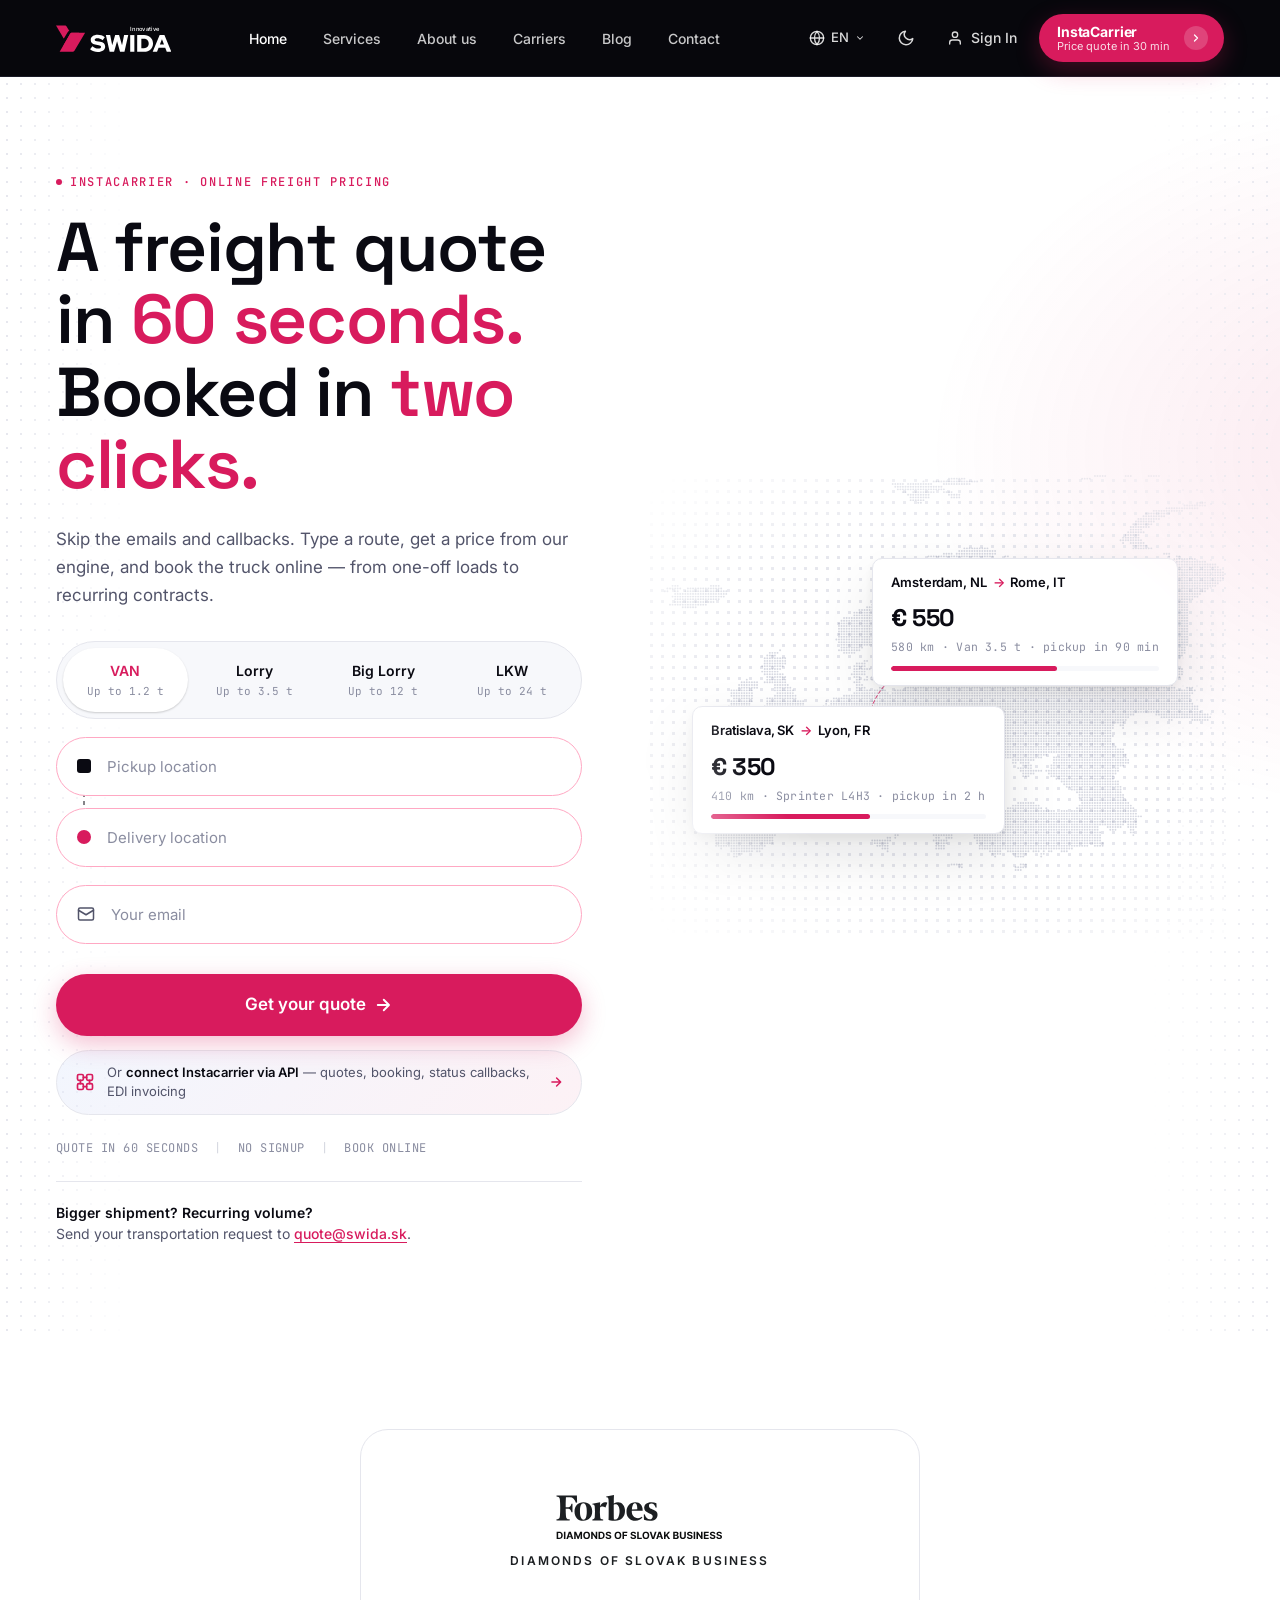
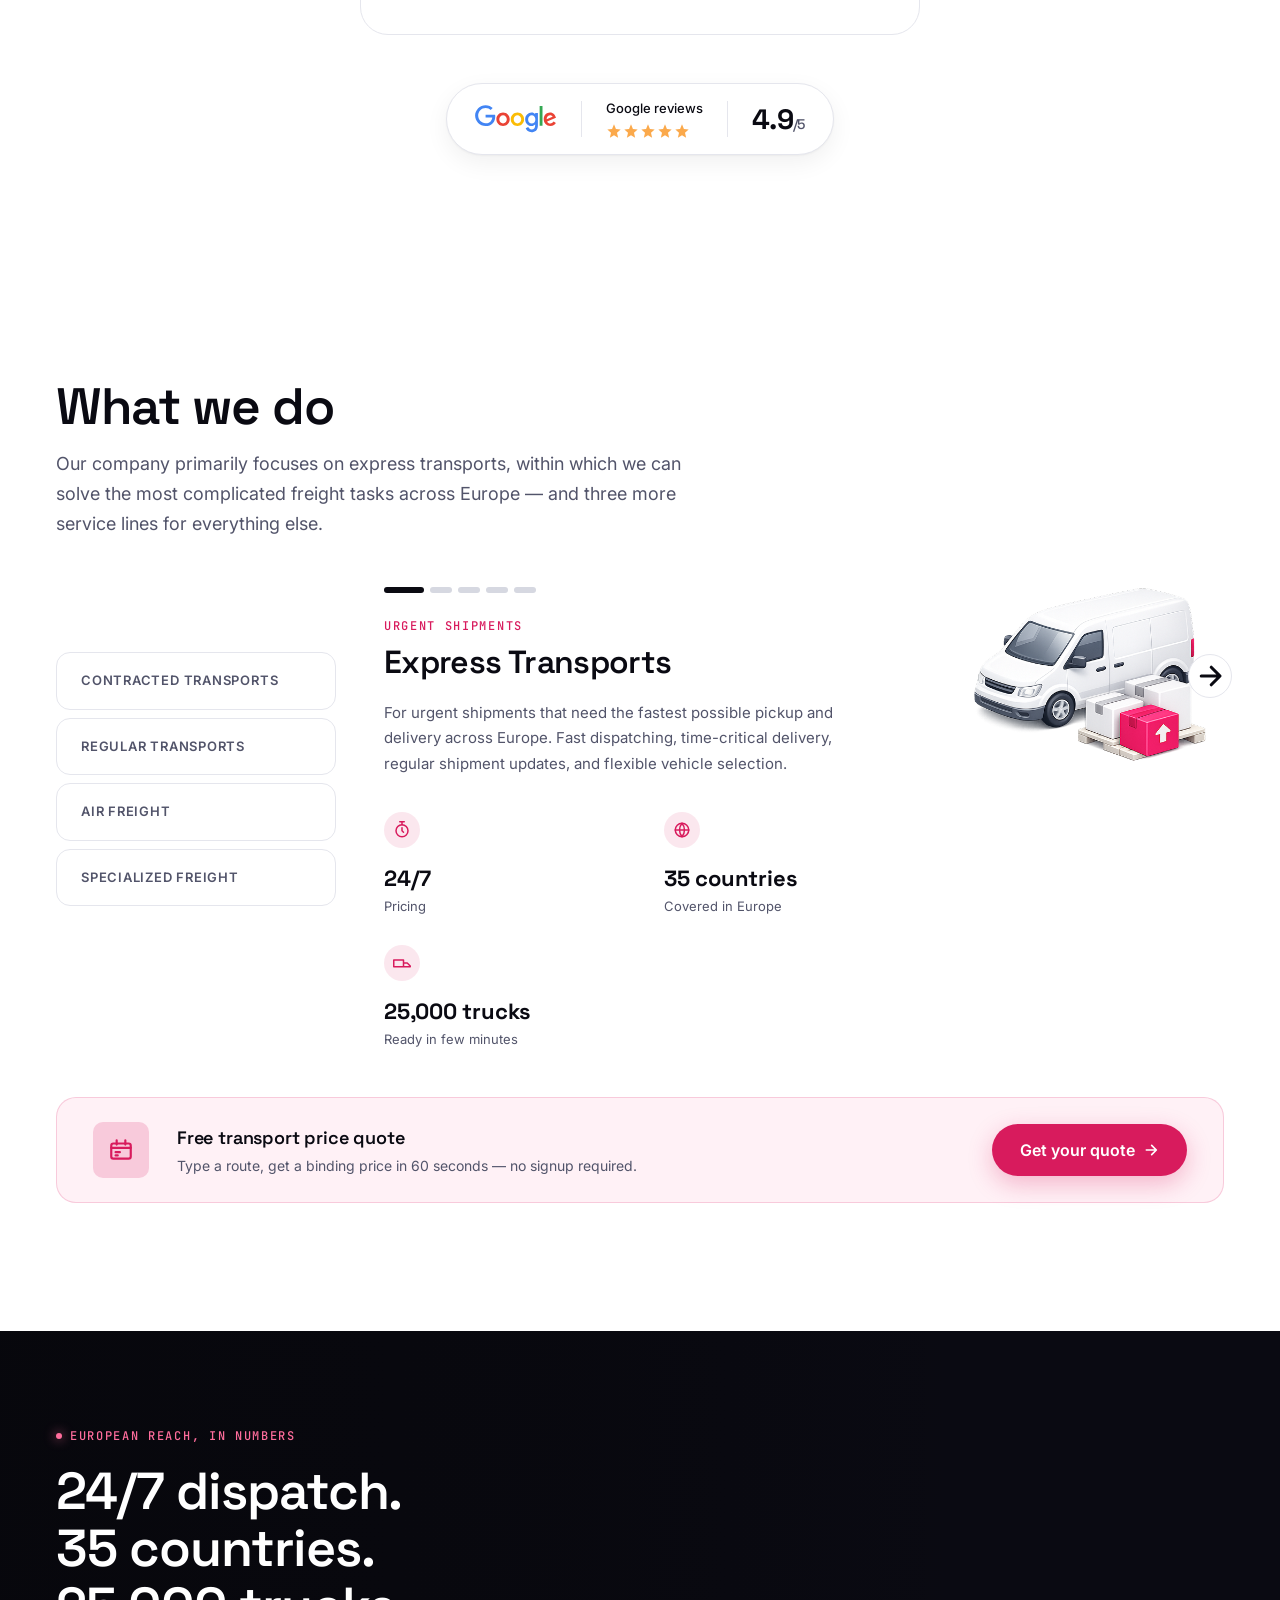
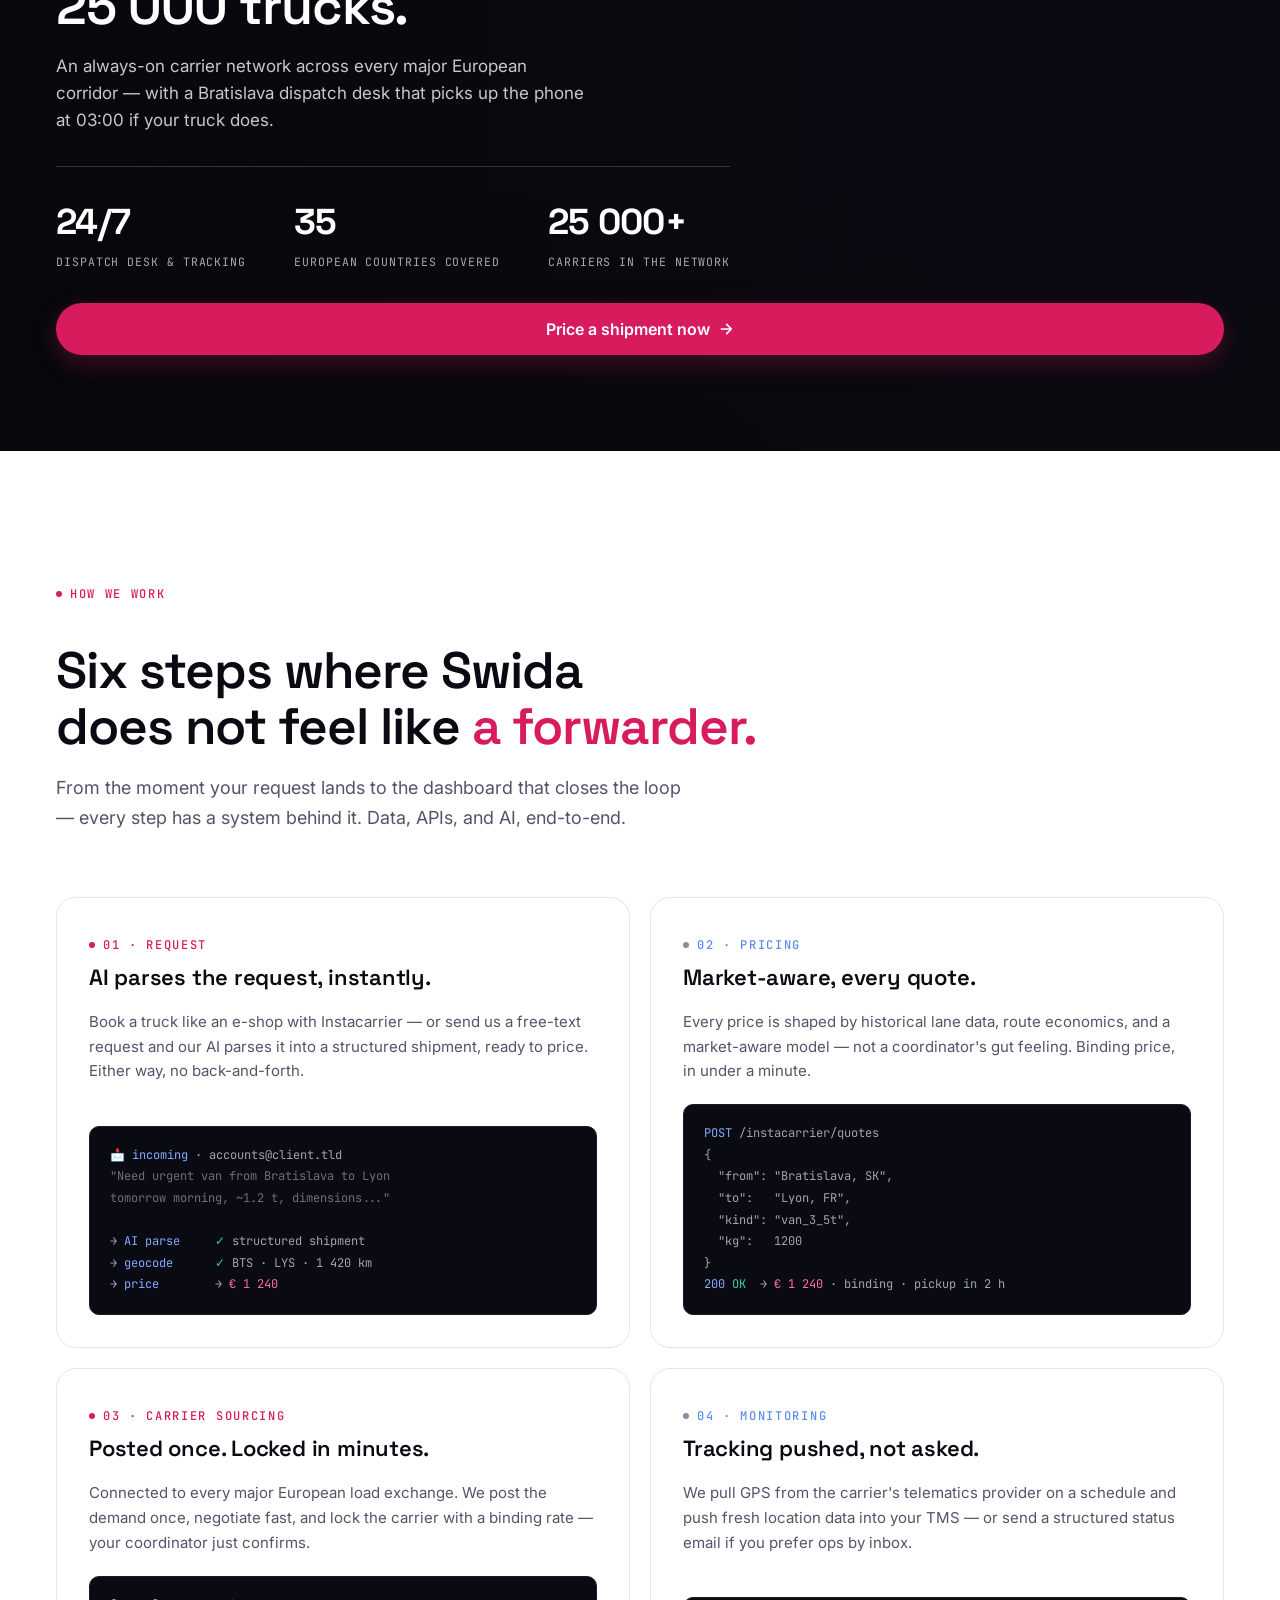
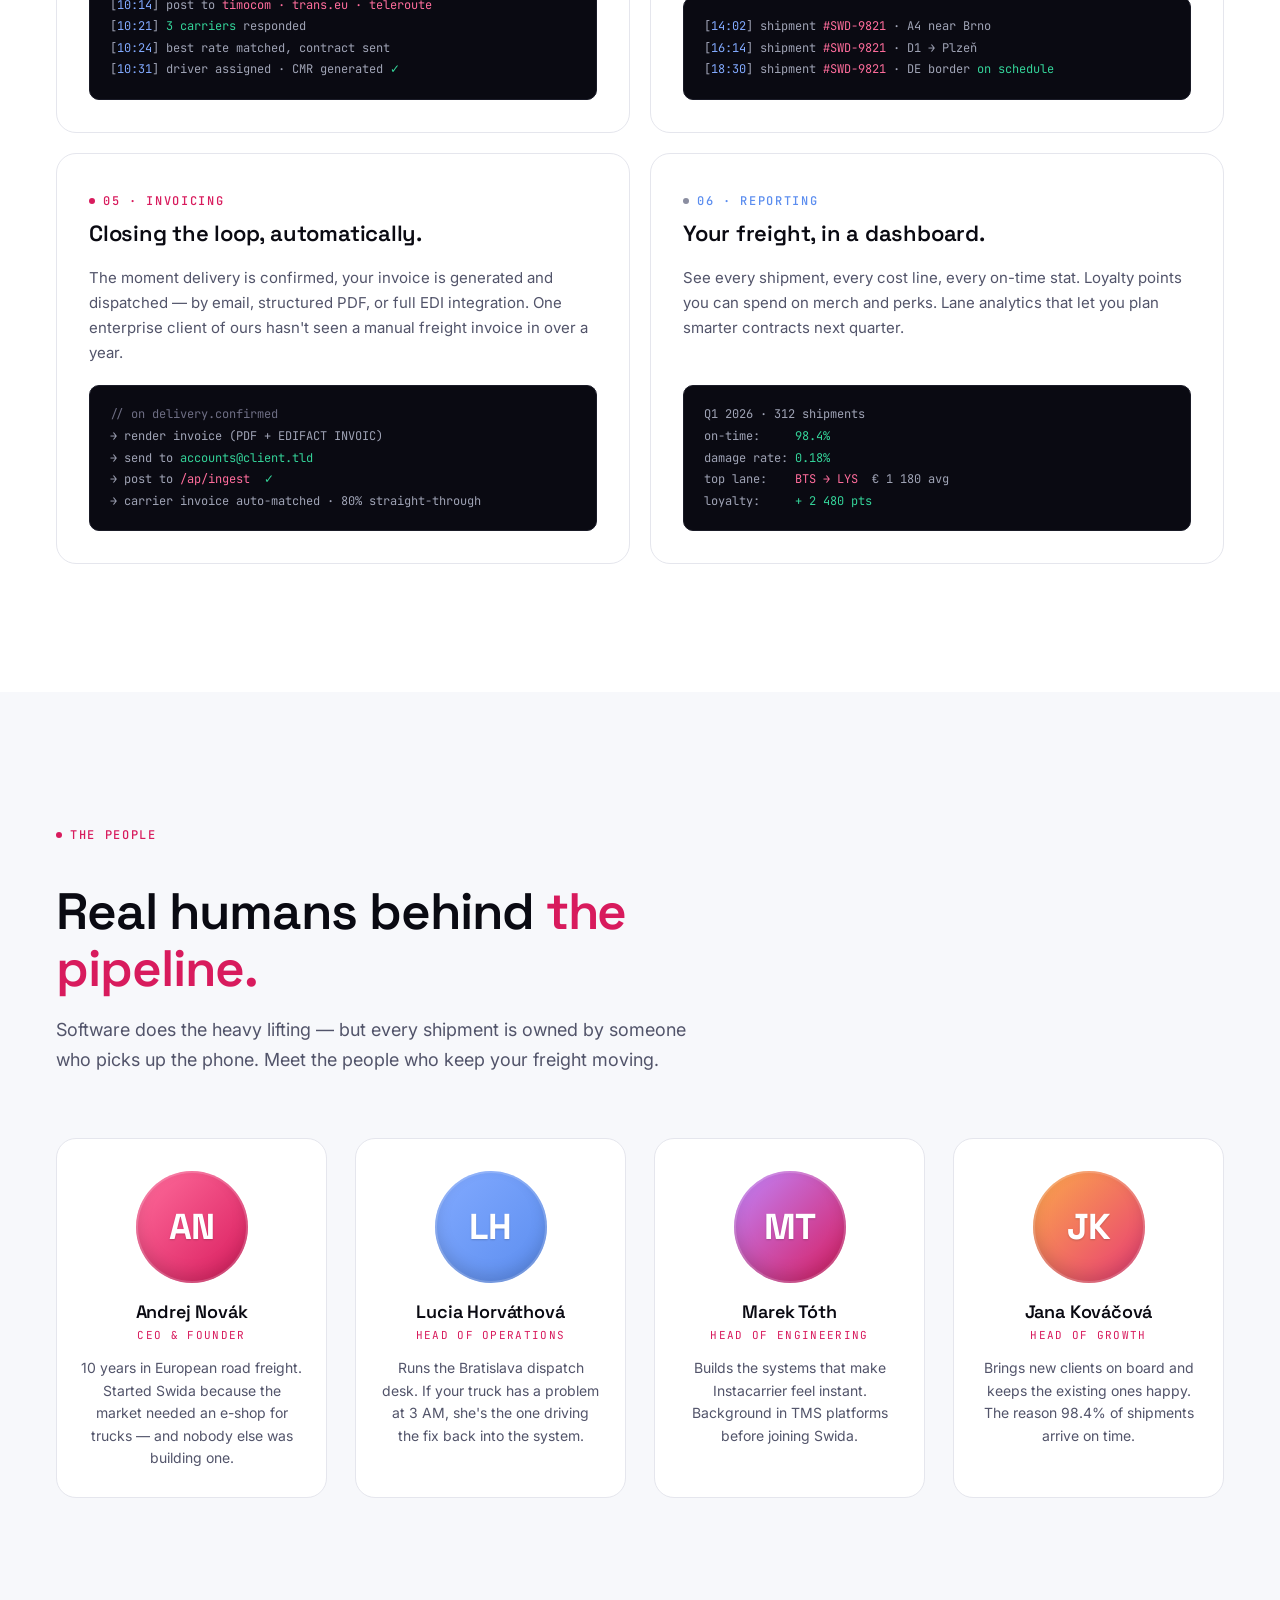
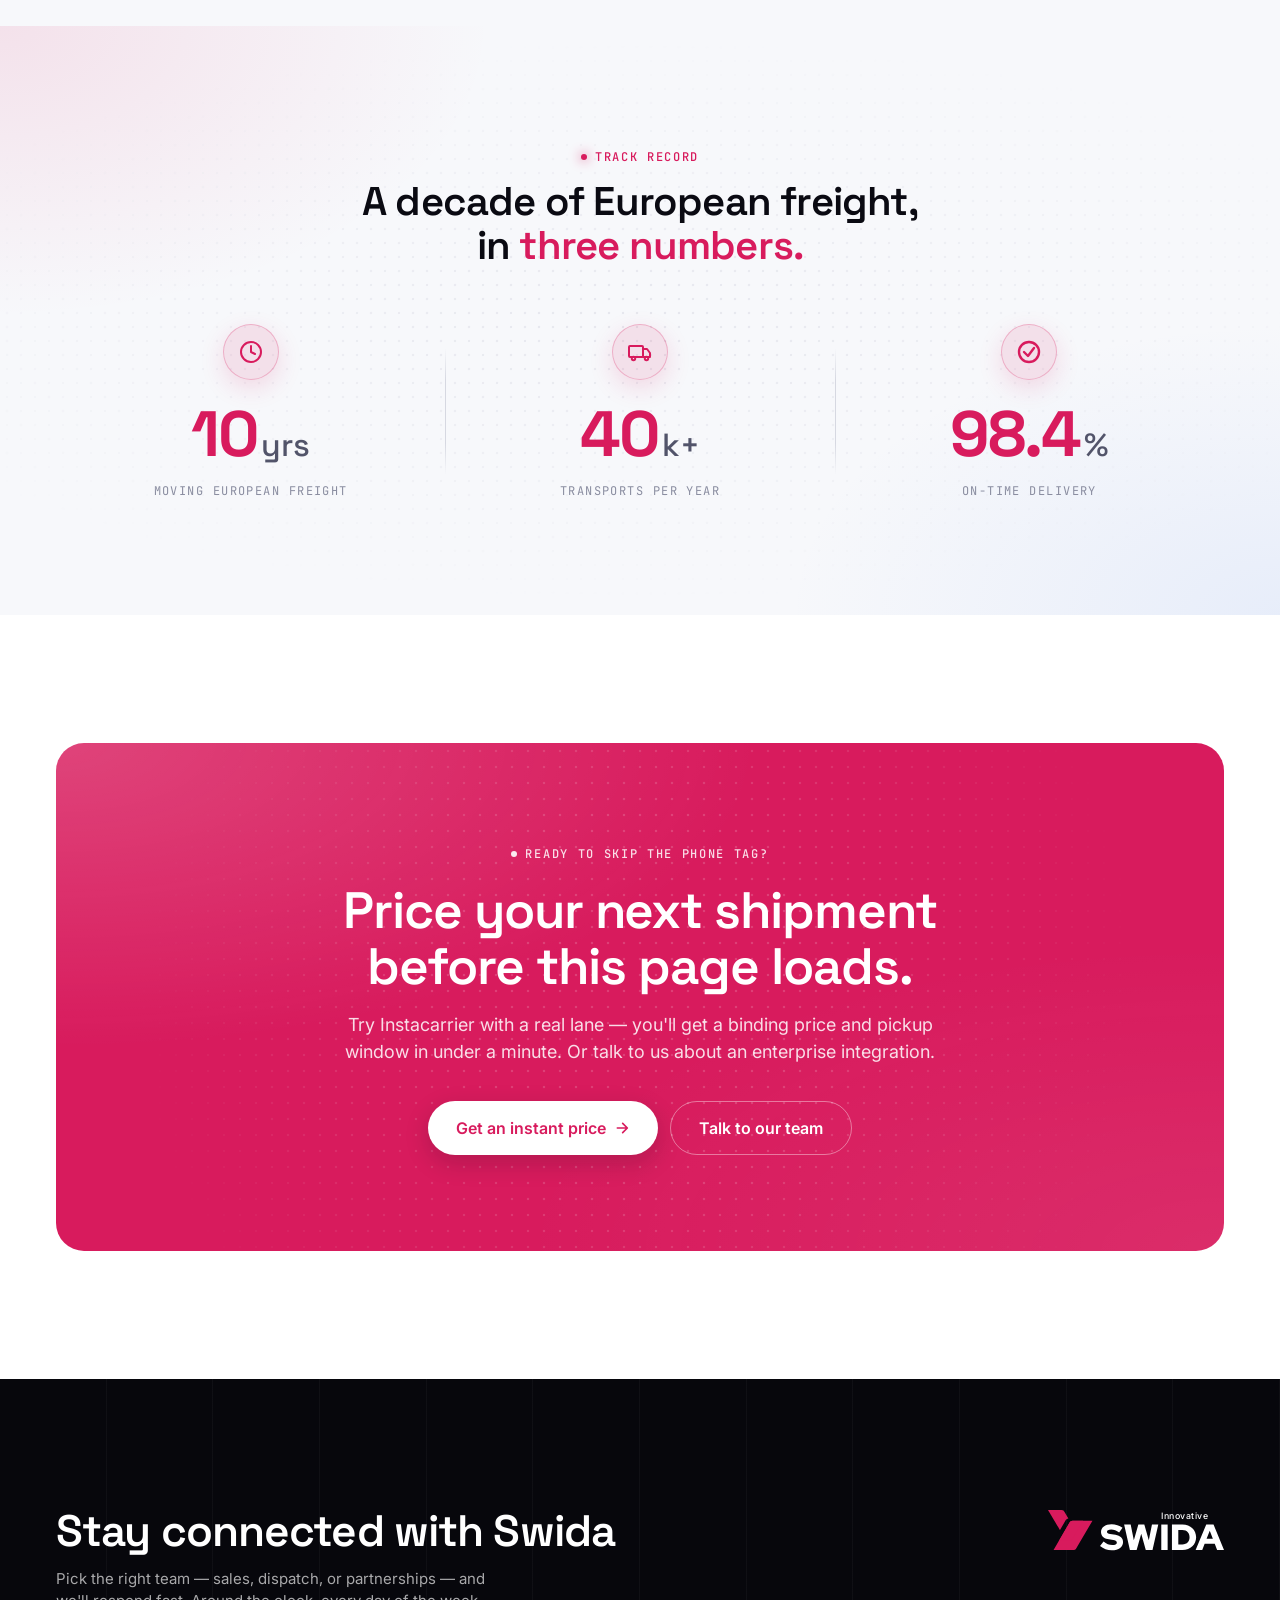
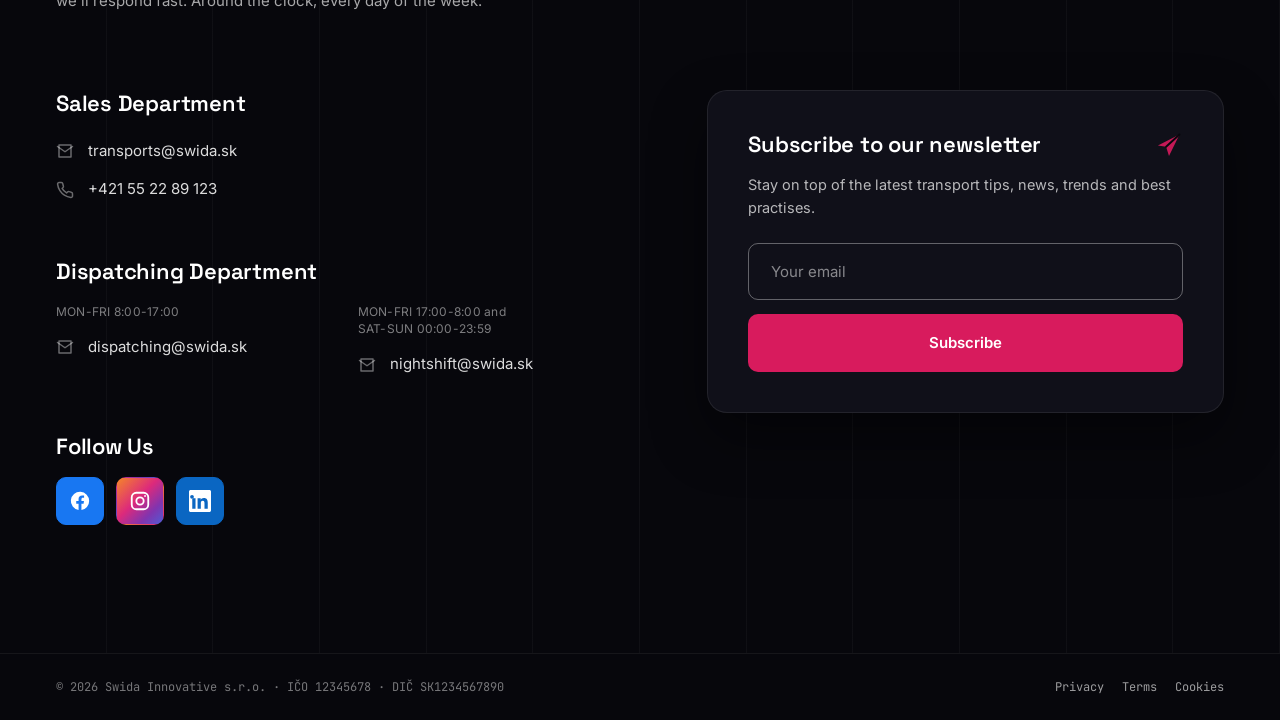
==== homepage/index.html @ 38fc8eb0 "style(stats): remove dark card, go full-bleed band, add light variant User feedback: 'skus, to zvacs" ====
<!DOCTYPE html>
<html lang="en">
<head>
  <meta charset="UTF-8" />
  <meta name="viewport" content="width=device-width, initial-scale=1.0" />
  <title>Swida — A freight quote in 60 seconds. Booked in two clicks.</title>
  <meta http-equiv="Cache-Control" content="no-cache, no-store, must-revalidate" />
  <meta http-equiv="Pragma" content="no-cache" />
  <meta http-equiv="Expires" content="0" />
  <!-- build: 2026-05-13T12:12:25 -->
  <meta name="description" content="Swida is a tech-first European freight forwarder. Skip the emails and callbacks — type a route, get an instant binding price, and book the truck online. From one-off loads to recurring contracts." />
  <meta name="theme-color" content="#07070C" />

  <!-- FOUC prevention: apply theme before paint -->
  <script>
    (function () {
      try {
        var stored = localStorage.getItem("swida-theme");
        var theme = stored || (window.matchMedia("(prefers-color-scheme: light)").matches ? "light" : "dark");
        document.documentElement.setAttribute("data-theme", theme);
      } catch (e) { document.documentElement.setAttribute("data-theme", "dark"); }
    })();
  </script>

  <link rel="preconnect" href="https://fonts.googleapis.com" />
  <link rel="preconnect" href="https://fonts.gstatic.com" crossorigin />
  <link href="https://fonts.googleapis.com/css2?family=Inter:wght@400;500;600;700;800&family=Space+Grotesk:wght@500;600;700&family=JetBrains+Mono:wght@400;500&display=swap" rel="stylesheet" />

  <style>
    /* ==========================================================================
       DESIGN TOKENS — SHARED + THEMED
       ========================================================================== */
    :root {
      /* Brand (theme-invariant) */
      --c-brand-50:#FFF1F6;
      --c-brand-100:#FFD9E5;
      --c-brand-200:#FFA8C3;
      --c-brand-300:#FF6D9C;
      --c-brand-400:#E83A75;
      --c-brand-500:#D81B5D;
      --c-brand-600:#B71250;
      --c-brand-700:#8E0B3D;

      --c-accent:#5B8DEF;
      --c-success:#10B981;

      /* Type */
      --font-sans:"Inter", system-ui, -apple-system, "Segoe UI", Roboto, sans-serif;
      --font-display:"Space Grotesk", "Inter", system-ui, sans-serif;
      --font-mono:"JetBrains Mono", "SF Mono", ui-monospace, "Menlo", monospace;

      /* Sizing */
      --r-sm:6px; --r-md:10px; --r-lg:14px; --r-xl:20px; --r-2xl:28px; --r-pill:999px;

      /* Motion */
      --ease-out:cubic-bezier(0.16,1,0.3,1);
      --t-fast:140ms; --t-base:240ms; --t-slow:520ms;

      /* Layout */
      --container-max:1280px;
      --container-pad:clamp(20px,5vw,56px);
      --section-pad-y:clamp(72px,10vw,144px);
    }

    /* ---------- DARK THEME (default) ---------- */
    :root[data-theme="dark"] {
      --c-bg:           #07070C;
      --c-bg-soft:      #0E0E18;
      --c-bg-tint:      #11121C;
      --c-bg-elev:      #15162230;
      --c-bg-section:   #0B0B14;          /* slightly elevated "dark" section */

      --c-line:         rgba(255,255,255,0.08);
      --c-line-soft:    rgba(255,255,255,0.04);
      --c-line-strong:  rgba(255,255,255,0.16);

      --c-fg:           #F4F4F7;
      --c-fg-mute:      #B4B4C2;
      --c-fg-dim:       #7A7D90;
      --c-fg-faint:     #3F4154;

      --shadow-card:0 1px 2px rgba(0,0,0,0.5), 0 8px 24px rgba(0,0,0,0.25);
      --shadow-lift:0 4px 12px rgba(0,0,0,0.4), 0 24px 56px rgba(0,0,0,0.5);
      --shadow-pink:0 8px 32px rgba(216,27,93,0.45);

      --map-blend: screen;
      --vehicle-tab-bg: #11121C;
      --vehicle-tab-line: rgba(255,255,255,0.08);
      --vehicle-tab-active-bg: #1B1B2D;

      --lane-bg: rgba(216,27,93,0.04);
      --lane-border: rgba(216,27,93,0.36);
      --lane-border-focus: var(--c-brand-400);
      --lane-dot-fg: #fff;

      --feature-viz-brand: linear-gradient(135deg, #2A0E1A 0%, #4A0F2A 100%);
      --feature-viz-blue:  linear-gradient(135deg, #0E1933 0%, #1B2C56 100%);
      --feature-viz-dark:  #03030A;

      --touch-viz-bg: #050510;
      --touch-viz-border: rgba(255,255,255,0.06);
      --touch-viz-fg: #B5B8CB;

      --strip-bg: #0B0B14;
      --strip-fg: rgba(255,255,255,0.32);
      --strip-fg-hover: rgba(255,255,255,0.7);

      color-scheme: dark;
    }

    /* ---------- LIGHT THEME ---------- */
    :root[data-theme="light"] {
      --c-bg:           #FFFFFF;
      --c-bg-soft:      #F7F8FB;
      --c-bg-tint:      #FAFBFD;
      --c-bg-elev:      #FFFFFF;
      --c-bg-section:   #F3F4F8;

      --c-line:         #E5E6ED;
      --c-line-soft:    #EFF0F4;
      --c-line-strong:  #D6D8E1;

      --c-fg:           #0A0A12;
      --c-fg-mute:      #52546A;
      --c-fg-dim:       #8A8DA0;
      --c-fg-faint:     #BCBECC;

      --shadow-card:0 1px 2px rgba(10,10,20,0.04), 0 8px 24px rgba(10,10,20,0.06);
      --shadow-lift:0 4px 12px rgba(10,10,20,0.06), 0 24px 56px rgba(10,10,20,0.10);
      --shadow-pink:0 8px 24px rgba(216,27,93,0.28);

      --map-blend: multiply;
      --vehicle-tab-bg: var(--c-bg-soft);
      --vehicle-tab-line: var(--c-line);
      --vehicle-tab-active-bg: #fff;

      --lane-bg: #fff;
      --lane-border: var(--c-brand-200);
      --lane-border-focus: var(--c-brand-500);
      --lane-dot-fg: var(--c-fg);

      --feature-viz-brand: linear-gradient(135deg, #FFF1F6 0%, #FFD9E5 100%);
      --feature-viz-blue:  linear-gradient(135deg, #EFF5FF 0%, #DBE7FE 100%);
      --feature-viz-dark:  #0A0A12;

      --touch-viz-bg: #0A0A12;
      --touch-viz-border: #1a1b27;
      --touch-viz-fg: #9FA3B5;

      --strip-bg: #FFFFFF;
      --strip-fg: var(--c-fg-faint);
      --strip-fg-hover: var(--c-fg-mute);

      color-scheme: light;
    }

    @media (prefers-reduced-motion: reduce) {
      *,*::before,*::after { animation-duration:0.001ms!important; animation-iteration-count:1!important; transition-duration:0.001ms!important; }
    }

    /* ==========================================================================
       BASE
       ========================================================================== */
    *,*::before,*::after { box-sizing:border-box; }
    html,body { margin:0; padding:0; }
    html { scroll-behavior:smooth; -webkit-text-size-adjust:100%; }
    body {
      font-family:var(--font-sans); font-size:16px; line-height:1.5;
      color:var(--c-fg); background:var(--c-bg);
      -webkit-font-smoothing:antialiased; -moz-osx-font-smoothing:grayscale;
      overflow-x:hidden;
      transition:background-color var(--t-base) var(--ease-out), color var(--t-base) var(--ease-out);
    }
    img,svg { display:block; max-width:100%; }
    button { font:inherit; color:inherit; background:none; border:0; cursor:pointer; }
    a { color:inherit; text-decoration:none; }
    ul,ol { margin:0; padding:0; list-style:none; }
    input,button { font-family:inherit; }
    :focus-visible { outline:2px solid var(--c-brand-500); outline-offset:2px; border-radius:4px; }

    .container { width:100%; max-width:var(--container-max); padding-inline:var(--container-pad); margin-inline:auto; }
    .section { padding-block:var(--section-pad-y); position:relative; }
    .section--tight { padding-block:clamp(56px,8vw,96px); }
    .section--dark { background:var(--c-bg-section); }
    .section--soft { background:var(--c-bg-soft); }

    h1,h2,h3,h4 {
      font-family:var(--font-display); font-weight:600;
      letter-spacing:-0.02em; line-height:1.05;
      margin:0; color:inherit;
    }
    h1 { font-size:clamp(2.5rem, 5.4vw, 4.5rem); }
    h2 { font-size:clamp(2rem, 4vw, 3.25rem); line-height:1.1; }
    h3 { font-size:clamp(1.25rem, 1.8vw, 1.5rem); line-height:1.2; letter-spacing:-0.01em; }
    p  { margin:0; color:var(--c-fg-mute); }
    .lead { font-size:1.125rem; line-height:1.65; color:var(--c-fg-mute); max-width:58ch; }

    .eyebrow {
      display:inline-flex; align-items:center; gap:8px;
      font-family:var(--font-mono); font-size:12px; font-weight:500;
      text-transform:uppercase; letter-spacing:0.14em;
      color:var(--c-brand-500);
    }
    .eyebrow::before { content:""; width:6px; height:6px; border-radius:50%; background:var(--c-brand-500); }
    .eyebrow--mute { color:var(--c-fg-dim); }
    .eyebrow--mute::before { background:var(--c-fg-dim); }
    .pink { color:var(--c-brand-500); }

    /* ==========================================================================
       BUTTONS
       ========================================================================== */
    .btn {
      display:inline-flex; align-items:center; justify-content:center;
      gap:8px; padding:14px 22px;
      font-weight:600; font-size:14px;
      border-radius:var(--r-pill);
      transition:transform var(--t-fast) var(--ease-out),
                 background-color var(--t-fast) var(--ease-out),
                 box-shadow var(--t-fast) var(--ease-out),
                 border-color var(--t-fast) var(--ease-out),
                 color var(--t-fast) var(--ease-out);
      white-space:nowrap; line-height:1;
    }
    .btn:hover { transform:translateY(-1px); }
    .btn--primary { background:var(--c-brand-500); color:#fff; box-shadow:var(--shadow-pink); }
    .btn--primary:hover { background:var(--c-brand-400); }
    .btn--ghost { background:transparent; color:var(--c-fg); border:1px solid var(--c-line-strong); }
    .btn--ghost:hover { background:var(--c-bg-soft); border-color:var(--c-fg-faint); }
    .btn--lg { padding:18px 28px; font-size:16px; }
    .btn--xl { padding:22px 34px; font-size:17px; }
    .btn--block { width:100%; }
    .btn .arrow { transition:transform var(--t-fast) var(--ease-out); }
    .btn:hover .arrow { transform:translateX(3px); }

    /* ==========================================================================
       NAV  (always dark on both themes)
       ========================================================================== */
    .nav {
      position:sticky; top:0; z-index:50;
      background:#07070C; color:#F4F4F7;
      border-bottom:1px solid #1a1b27;
    }
    .nav__inner {
      display:flex; align-items:center; justify-content:space-between;
      height:76px; gap:24px;
    }
    .nav__logo { display:inline-flex; align-items:center; gap:10px; }
    .nav__logo img, .nav__logo svg { height:28px; width:auto; }
    .nav__links { display:none; gap:36px; }
    .nav__links a {
      color:rgba(255,255,255,0.78);
      font-size:14px; font-weight:500;
      transition:color var(--t-fast) var(--ease-out);
    }
    .nav__links a:hover { color:#fff; }
    .nav__links a.is-active { color:#fff; }
    .nav__right { display:flex; align-items:center; gap:10px; }
    .nav__icon-btn {
      display:none; align-items:center; justify-content:center;
      width:38px; height:38px; border-radius:50%;
      color:rgba(255,255,255,0.85);
      transition:background var(--t-fast) var(--ease-out), color var(--t-fast) var(--ease-out);
    }
    .nav__icon-btn:hover { background:rgba(255,255,255,0.08); color:#fff; }
    .nav__lang {
      display:none; align-items:center; gap:6px;
      padding:8px 12px; border-radius:var(--r-pill);
      color:rgba(255,255,255,0.85); font-size:13px; font-weight:500;
      transition:background var(--t-fast) var(--ease-out);
    }
    .nav__lang:hover { background:rgba(255,255,255,0.08); }
    .nav__sign {
      display:none; align-items:center; gap:8px;
      color:rgba(255,255,255,0.85); font-size:14px; font-weight:500;
      padding:8px 12px; border-radius:var(--r-pill);
      transition:background var(--t-fast) var(--ease-out);
    }
    .nav__sign:hover { background:rgba(255,255,255,0.08); }
    .nav__cta {
      display:flex; align-items:center; gap:14px;
      background:var(--c-brand-500); color:#fff;
      padding:10px 16px 10px 18px; border-radius:var(--r-pill);
      box-shadow:var(--shadow-pink);
      transition:background var(--t-fast) var(--ease-out), transform var(--t-fast) var(--ease-out);
    }
    .nav__cta:hover { background:var(--c-brand-400); transform:translateY(-1px); }
    .nav__cta-stack { display:flex; flex-direction:column; line-height:1.1; }
    .nav__cta-stack strong { font-size:14px; font-weight:700; letter-spacing:-0.01em; }
    .nav__cta-stack span { font-size:11px; opacity:0.85; }
    .nav__cta-arrow { width:24px; height:24px; border-radius:50%; background:rgba(255,255,255,0.18); display:grid; place-items:center; }

    /* Theme toggle icons */
    .theme-icon { width:18px; height:18px; }
    :root[data-theme="dark"]  .theme-icon--sun  { display:block; }
    :root[data-theme="dark"]  .theme-icon--moon { display:none; }
    :root[data-theme="light"] .theme-icon--sun  { display:none; }
    :root[data-theme="light"] .theme-icon--moon { display:block; }

    @media (min-width: 900px) {
      .nav__links { display:inline-flex; }
      .nav__lang, .nav__sign, .nav__icon-btn { display:inline-flex; }
    }

    /* ==========================================================================
       HERO
       ========================================================================== */
    .hero {
      position:relative; overflow:hidden;
      padding-block:clamp(56px,7vw,96px) clamp(56px,7vw,112px);
      background:
        radial-gradient(800px 600px at 110% 30%, rgba(216,27,93,0.10), transparent 60%),
        var(--c-bg);
    }
    .hero::before, .hero::after {
      content:""; position:absolute; top:0; bottom:0; width:160px;
      background-image:radial-gradient(circle, var(--c-line) 1.2px, transparent 1.5px);
      background-size:14px 14px;
      pointer-events:none;
      mask-image:linear-gradient(to right, #000, transparent 80%);
      -webkit-mask-image:linear-gradient(to right, #000, transparent 80%);
    }
    .hero::before { left:0; }
    .hero::after { right:0;
      mask-image:linear-gradient(to left, #000, transparent 80%);
      -webkit-mask-image:linear-gradient(to left, #000, transparent 80%);
    }
    .hero__inner {
      position:relative; z-index:1;
      display:grid; grid-template-columns:1fr; gap:48px; align-items:center;
    }
    @media (min-width: 1080px) {
      .hero__inner { grid-template-columns: minmax(0, 1fr) minmax(0, 1.1fr); gap:64px; }
    }
    .hero__copy { max-width:600px; }
    .hero h1 { margin-block:20px 24px; }
    .hero h1 .nums { color:var(--c-brand-500); }
    .hero__sub {
      font-size:1.0625rem; line-height:1.65;
      color:var(--c-fg-mute); max-width:48ch;
    }

    /* Vehicle tabs */
    .vehicle-tabs {
      margin-top:32px; padding:6px;
      background:var(--vehicle-tab-bg);
      border:1px solid var(--vehicle-tab-line);
      border-radius:var(--r-pill);
      display:inline-grid; grid-template-columns:repeat(4, 1fr);
      gap:4px; width:100%; max-width:560px;
    }
    .vehicle-tab {
      padding:12px 14px;
      border-radius:var(--r-pill);
      text-align:center; cursor:pointer;
      transition:background var(--t-fast) var(--ease-out), color var(--t-fast) var(--ease-out);
    }
    .vehicle-tab strong { display:block; font-size:14px; font-weight:600; color:var(--c-fg); }
    .vehicle-tab span   { display:block; margin-top:2px; font-size:11px; color:var(--c-fg-dim); font-family:var(--font-mono); }
    .vehicle-tab.is-active { background:var(--vehicle-tab-active-bg); box-shadow:0 1px 2px rgba(0,0,0,0.18); }
    .vehicle-tab.is-active strong { color:var(--c-brand-500); }
    .vehicle-tab:hover:not(.is-active) { background:var(--vehicle-tab-active-bg); opacity:0.7; }

    /* Lane fields */
    .lane {
      position:relative;
      margin-top:18px;
      display:grid; gap:12px;
    }
    .lane__field {
      position:relative;
      display:flex; align-items:center; gap:14px;
      padding:18px 20px;
      background:var(--lane-bg);
      border:1.5px solid var(--lane-border);
      border-radius:var(--r-pill);
      transition:border-color var(--t-fast) var(--ease-out), box-shadow var(--t-fast) var(--ease-out);
    }
    .lane__field:focus-within { border-color:var(--lane-border-focus); box-shadow:0 0 0 4px rgba(216,27,93,0.10); }
    .lane__field-dot {
      width:14px; height:14px; flex-shrink:0;
      background:var(--lane-dot-fg); border-radius:3px;
    }
    .lane__field-dot--circle { border-radius:50%; background:var(--c-brand-500); }
    .lane__field input {
      flex:1; border:0; outline:none; background:transparent;
      font-size:15px; color:var(--c-fg);
    }
    .lane__field input::placeholder { color:var(--c-fg-dim); }
    .lane__field-dot--icon {
      background:none !important; border-radius:0 !important;
      width:18px; height:18px; color:var(--c-fg-mute);
    }
    .lane__field--detached { margin-top:6px; }

    .hero__api {
      display:inline-flex; align-items:center; gap:12px;
      padding:12px 18px; margin-top:14px;
      background:linear-gradient(135deg, rgba(91,141,239,0.08), rgba(216,27,93,0.06));
      border:1px solid var(--c-line);
      border-radius:var(--r-pill);
      font-size:13px; color:var(--c-fg-mute);
      transition:transform var(--t-fast) var(--ease-out), border-color var(--t-fast) var(--ease-out), background var(--t-fast) var(--ease-out);
      max-width:fit-content;
    }
    .hero__api:hover { transform:translateY(-1px); border-color:var(--c-brand-300); }
    .hero__api strong { color:var(--c-fg); font-weight:600; }
    .hero__api-icon { width:20px; height:20px; color:var(--c-brand-500); flex-shrink:0; }
    .hero__api-arrow { color:var(--c-brand-500); flex-shrink:0; transition:transform var(--t-fast) var(--ease-out); }
    .hero__api:hover .hero__api-arrow { transform:translateX(2px); }

    .lane__line {
      position:absolute; left:27px; top:48px; height:62px;
      width:1.5px; background:repeating-linear-gradient(to bottom, var(--lane-dot-fg) 0 4px, transparent 4px 8px);
      pointer-events:none; opacity:0.5;
    }

    .hero__cta { margin-top:18px; }
    .hero__cta .btn { width:100%; }

    .hero__trust {
      margin-top:24px;
      display:flex; gap:16px; flex-wrap:wrap; align-items:center;
      font-family:var(--font-mono);
      font-size:12px; letter-spacing:0.04em; text-transform:uppercase;
      color:var(--c-fg-dim);
    }
    .hero__trust .sep { color:var(--c-line-strong); }

    .hero__fallback {
      margin-top:24px; padding-top:20px; border-top:1px solid var(--c-line);
      font-size:14px; color:var(--c-fg-mute);
    }
    .hero__fallback strong { color:var(--c-fg); font-weight:600; }
    .hero__fallback a {
      color:var(--c-brand-500); text-decoration:underline; text-underline-offset:3px;
      font-weight:500;
    }

    /* ==========================================================================
       MAP
       ========================================================================== */
    .map {
      position:relative;
      aspect-ratio: 1215 / 967;
      width:100%;
      /* Fallback dot grid if the asset doesn't load */
      background-image:radial-gradient(circle, var(--c-line) 1.4px, transparent 1.7px);
      background-size:11px 11px;
      mask-image:radial-gradient(ellipse 80% 75% at 55% 50%, #000 50%, transparent 92%);
      -webkit-mask-image:radial-gradient(ellipse 80% 75% at 55% 50%, #000 50%, transparent 92%);
    }
    .map__svg, .map__overlay {
      position:absolute; inset:0; width:100%; height:100%;
    }
    .map__svg {
      object-fit:contain;
      mix-blend-mode: var(--map-blend);
      pointer-events:none;
    }
    /* Theme-controlled visibility */
    :root[data-theme="light"] .map__svg { color:#D6D8E1; }
    :root[data-theme="dark"]  .map__svg { color:rgba(255,255,255,0.10); }

    .map__overlay { overflow:visible; }

    /* Route group styling — applied by JS */
    .route-path {
      fill:none; stroke:var(--c-brand-500); stroke-width:1.8;
      stroke-linecap:round;
      stroke-dasharray:6 6;
    }
    .route-origin, .route-dest {
      fill:var(--c-bg); stroke:var(--c-brand-500); stroke-width:2.5;
    }
    .route-truck {
      fill:var(--c-brand-500);
      filter: drop-shadow(0 2px 6px rgba(216,27,93,0.5));
    }
    .route-truck-pulse {
      fill:var(--c-brand-500); opacity:0.35;
      animation:pulseRing 1.8s ease-out infinite;
      transform-origin: center;
      transform-box: fill-box;
    }
    @keyframes pulseRing {
      0%   { r:5; opacity:0.55; }
      100% { r:22; opacity:0; }
    }

    /* Floating route info cards */
    .route-card {
      position:absolute;
      background:var(--c-bg);
      border:1px solid var(--c-line);
      border-radius:var(--r-md);
      padding:14px 18px;
      box-shadow:var(--shadow-lift);
      min-width:220px;
      pointer-events:none;
      transition:opacity 320ms var(--ease-out);
    }
    .route-card--a { top:18%; right:8%; }
    .route-card--b { bottom:22%; left:8%; }
    .route-card__lane {
      display:flex; align-items:center; gap:6px;
      font-size:13px; font-weight:600; color:var(--c-fg);
      letter-spacing:-0.01em;
    }
    .route-card__lane .arrow { color:var(--c-brand-500); }
    .route-card__price {
      margin-top:8px; font-family:var(--font-display);
      font-size:1.5rem; font-weight:700; color:var(--c-fg);
      letter-spacing:-0.02em;
    }
    .route-card__meta {
      margin-top:2px; font-family:var(--font-mono); font-size:11.5px;
      color:var(--c-fg-dim); letter-spacing:0.02em;
    }
    .route-card__progress {
      margin-top:10px; height:5px; border-radius:var(--r-pill);
      background:var(--c-bg-soft); overflow:hidden;
    }
    .route-card__progress span {
      display:block; height:100%; background:var(--c-brand-500); border-radius:inherit;
      transition:width 600ms var(--ease-out);
    }

    /* ==========================================================================
       STRIP
       ========================================================================== */
    .strip {
      padding:36px 0; border-block:1px solid var(--c-line);
      background:var(--strip-bg);
    }
    .strip__label {
      text-align:center; font-family:var(--font-mono);
      font-size:12px; letter-spacing:0.14em; text-transform:uppercase;
      color:var(--c-fg-dim); margin-bottom:24px;
    }
    .strip__row {
      display:flex; align-items:center; justify-content:center;
      gap:clamp(28px, 5vw, 64px); flex-wrap:wrap;
    }
    .strip__row span {
      font-family:var(--font-display); font-weight:600;
      color:var(--strip-fg); font-size:18px;
      letter-spacing:-0.01em;
      transition:color var(--t-fast) var(--ease-out);
    }
    .strip__row span:hover { color:var(--strip-fg-hover); }

    /* ==========================================================================
       FEATURE GRID
       ========================================================================== */
    .feature-head { max-width:760px; margin-bottom:64px; }
    .feature-head .eyebrow { margin-bottom:20px; }
    .feature-grid {
      display:grid;
      grid-template-columns:repeat(auto-fit, minmax(280px, 1fr));
      gap:20px;
    }
    .feature {
      position:relative;
      padding:32px;
      border-radius:var(--r-xl);
      background:var(--c-bg-soft);
      border:1px solid var(--c-line);
      transition:transform var(--t-base) var(--ease-out),
                 box-shadow var(--t-base) var(--ease-out),
                 border-color var(--t-base) var(--ease-out);
      overflow:hidden;
    }
    .feature:hover { transform:translateY(-3px); box-shadow:var(--shadow-lift); border-color:transparent; }
    .feature__viz {
      height:120px; margin:-32px -32px 24px -32px;
      border-bottom:1px solid var(--c-line);
      display:grid; place-items:center;
      position:relative; overflow:hidden;
    }
    .feature__viz svg { width:64px; height:64px; }
    .feature__viz--brand { background:var(--feature-viz-brand); }
    .feature__viz--blue  { background:var(--feature-viz-blue); }
    .feature__viz--dark  { background:var(--feature-viz-dark); }
    .feature h3 { margin-bottom:10px; color:var(--c-fg); }
    .feature p  { font-size:14px; line-height:1.65; }

    /* ==========================================================================
       PIPELINE (section--dark)
       ========================================================================== */
    .pipeline__head {
      display:grid; grid-template-columns:1fr; gap:32px;
      align-items:end; margin-bottom:64px;
    }
    @media (min-width: 900px) {
      .pipeline__head { grid-template-columns:1.2fr 1fr; gap:64px; }
    }
    .pipeline__list { display:grid; gap:4px; }
    .phase {
      display:grid; grid-template-columns:80px 1fr auto;
      align-items:center; gap:24px;
      padding:28px 24px;
      border-top:1px solid var(--c-line);
      transition:background var(--t-base) var(--ease-out);
    }
    .phase:last-child { border-bottom:1px solid var(--c-line); }
    .phase:hover { background:var(--c-bg-tint); }
    .phase__num {
      font-family:var(--font-mono); font-size:13px;
      color:var(--c-fg-dim); letter-spacing:0.1em;
    }
    .phase__title { font-family:var(--font-display); font-size:1.25rem; font-weight:600; color:var(--c-fg); }
    .phase__desc  { margin-top:6px; font-size:14px; color:var(--c-fg-mute); line-height:1.65; max-width:68ch; }
    .phase__tag {
      font-family:var(--font-mono); font-size:11.5px;
      padding:5px 10px; border-radius:var(--r-pill);
      color:var(--c-brand-500); background:rgba(216,27,93,0.10);
      border:1px solid rgba(216,27,93,0.32);
      letter-spacing:0.04em; text-transform:uppercase;
    }
    .phase__tag--blue { color:var(--c-accent); background:rgba(91,141,239,0.10); border-color:rgba(91,141,239,0.32); }
    @media (max-width: 720px) {
      .phase { grid-template-columns:48px 1fr; gap:16px; }
      .phase__tag { grid-column:2; justify-self:start; }
    }

    /* ==========================================================================
       TOUCHPOINTS
       ========================================================================== */
    .touch { display:grid; grid-template-columns:1fr; gap:20px; }
    @media (min-width: 880px) { .touch { grid-template-columns:repeat(2, 1fr); } }
    .touch__card {
      padding:32px; border-radius:var(--r-xl);
      background:var(--c-bg);
      border:1px solid var(--c-line);
      display:grid; grid-template-rows:auto 1fr auto;
      gap:20px; min-height:340px;
      transition:transform var(--t-base) var(--ease-out), box-shadow var(--t-base) var(--ease-out);
    }
    .touch__card:hover { transform:translateY(-3px); box-shadow:var(--shadow-lift); }
    .touch__card h3 { font-size:1.375rem; }
    .touch__card p  { font-size:15px; line-height:1.65; }
    .touch__viz {
      background:var(--touch-viz-bg); color:var(--touch-viz-fg);
      border-radius:var(--r-md);
      padding:18px 20px;
      font-family:var(--font-mono); font-size:12px;
      line-height:1.8; white-space:pre-wrap; overflow:hidden;
      border:1px solid var(--touch-viz-border);
    }
    .touch__viz .tag { color:#82AAFF; }
    .touch__viz .ok  { color:#34D399; }
    .touch__viz .br  { color:var(--c-brand-300); }
    .touch__viz .com { color:#6E6E84; }

    /* ==========================================================================
       PEOPLE (leadership row — Round 2)
       ========================================================================== */
    .people {
      display:grid; grid-template-columns:1fr; gap:24px;
    }
    @media (min-width: 720px)  { .people { grid-template-columns:repeat(2, 1fr); gap:28px; } }
    @media (min-width: 1100px) { .people { grid-template-columns:repeat(4, 1fr); } }

    .person {
      text-align:center;
      padding:32px 24px 28px;
      background:var(--c-bg);
      border:1px solid var(--c-line);
      border-radius:var(--r-xl);
      transition:transform var(--t-base) var(--ease-out), box-shadow var(--t-base) var(--ease-out);
    }
    .person:hover { transform:translateY(-4px); box-shadow:var(--shadow-lift); }

    .person__portrait {
      position:relative;
      width:112px; height:112px;
      margin:0 auto 18px;
      border-radius:50%;
      display:grid; place-items:center;
      overflow:hidden;
    }
    .person__portrait::after {
      content:""; position:absolute; inset:0; border-radius:inherit;
      box-shadow:inset 0 0 0 2px rgba(255,255,255,0.18), inset 0 -8px 16px rgba(0,0,0,0.15);
    }
    .person__initials {
      position:relative; z-index:1;
      font-family:var(--font-display);
      font-size:36px; font-weight:700;
      letter-spacing:-0.02em; color:#fff;
      text-shadow:0 1px 2px rgba(0,0,0,0.18);
    }
    .person__name {
      font-family:var(--font-display);
      font-size:1.125rem; font-weight:600;
      letter-spacing:-0.01em; color:var(--c-fg);
      margin-bottom:4px;
    }
    .person__role {
      font-family:var(--font-mono);
      font-size:11px; letter-spacing:0.12em;
      text-transform:uppercase;
      color:var(--c-brand-500);
      margin-bottom:14px;
    }
    .person__bio {
      font-size:14px; line-height:1.6;
      color:var(--c-fg-mute);
      max-width:32ch; margin-inline:auto;
    }

    /* ==========================================================================
       STATS
       ========================================================================== */
    .stats {
      display:grid; grid-template-columns:repeat(2, 1fr); gap:24px;
      padding:48px 0;
    }
    @media (min-width: 720px) { .stats { grid-template-columns:repeat(3, 1fr); } }
    .stat__value {
      font-family:var(--font-display);
      font-size:clamp(2.25rem, 4vw, 3.25rem);
      font-weight:700; color:var(--c-fg);
      letter-spacing:-0.03em;
    }
    .stat__value .pink { color:var(--c-brand-500); }
    .stat__label {
      margin-top:6px; font-family:var(--font-mono);
      font-size:12px; letter-spacing:0.08em; text-transform:uppercase;
      color:var(--c-fg-dim);
    }

    /* ==========================================================================
       STATS SECTION  (full-bleed band, theme-aware light + dark variants)
       ========================================================================== */
    .stats-section {
      position:relative; overflow:hidden;
      padding-block:clamp(64px, 9vw, 128px);
      background:var(--c-bg-soft);   /* fallback */
    }
    :root[data-theme="light"] .stats-section {
      background:
        radial-gradient(70% 90% at 0% 0%,   rgba(216,27,93,0.10), transparent 55%),
        radial-gradient(70% 90% at 100% 100%, rgba(91,141,239,0.10), transparent 55%),
        var(--c-bg-soft);
    }
    :root[data-theme="dark"] .stats-section {
      background:
        radial-gradient(70% 90% at 0% 0%,   rgba(216,27,93,0.22), transparent 55%),
        radial-gradient(70% 90% at 100% 100%, rgba(91,141,239,0.18), transparent 55%),
        #0A0A12;
      color:#fff;
    }
    .stats-section::before {
      content:""; position:absolute; inset:0;
      background-image:radial-gradient(circle, var(--c-line) 1.3px, transparent 1.6px);
      background-size:14px 14px;
      mask-image:radial-gradient(ellipse 80% 60% at 50% 50%, #000, transparent 80%);
      -webkit-mask-image:radial-gradient(ellipse 80% 60% at 50% 50%, #000, transparent 80%);
      pointer-events:none;
    }
    :root[data-theme="dark"] .stats-section::before {
      background-image:radial-gradient(circle, rgba(255,255,255,0.07) 1.3px, transparent 1.6px);
    }
    .stats-section > * { position:relative; z-index:1; }

    .stats-section__head { text-align:center; margin-bottom:56px; max-width:640px; margin-inline:auto; }
    .stats-section__head .eyebrow {
      color:var(--c-brand-500); justify-content:center; display:inline-flex;
    }
    :root[data-theme="dark"] .stats-section__head .eyebrow { color:var(--c-brand-300); }
    .stats-section__head .eyebrow::before {
      background:currentColor;
      box-shadow:0 0 12px currentColor;
    }
    .stats-section__head h2 {
      margin-top:16px;
      font-size:clamp(1.75rem, 3.2vw, 2.5rem);
      color:var(--c-fg);
    }
    .stats-section__head h2 .pink { color:var(--c-brand-500); }
    :root[data-theme="dark"] .stats-section__head h2 { color:#fff; }
    :root[data-theme="dark"] .stats-section__head h2 .pink { color:var(--c-brand-300); }

    .stats-section__grid {
      display:grid; grid-template-columns:1fr; gap:48px;
      align-items:start;
    }
    @media (min-width: 720px) {
      .stats-section__grid {
        grid-template-columns:repeat(3, 1fr);
        gap:0;
      }
    }

    .stat-tile {
      position:relative;
      text-align:center;
      padding:0 clamp(12px, 3vw, 40px);
    }
    @media (min-width: 720px) {
      .stat-tile + .stat-tile::before {
        content:""; position:absolute;
        left:0; top:14%; bottom:14%;
        width:1px;
        background:linear-gradient(to bottom, transparent, var(--c-line-strong) 25%, var(--c-line-strong) 75%, transparent);
      }
    }
    :root[data-theme="dark"] .stat-tile + .stat-tile::before {
      background:linear-gradient(to bottom, transparent, rgba(255,255,255,0.18) 25%, rgba(255,255,255,0.18) 75%, transparent);
    }
    .stat-tile__icon {
      width:56px; height:56px; margin:0 auto 22px;
      border-radius:50%;
      background:rgba(216,27,93,0.10);
      border:1px solid rgba(216,27,93,0.25);
      display:grid; place-items:center;
      color:var(--c-brand-500);
      box-shadow:0 8px 24px rgba(216,27,93,0.15);
    }
    .stat-tile__icon svg { width:24px; height:24px; }
    :root[data-theme="dark"] .stat-tile__icon {
      background:rgba(216,27,93,0.16);
      border-color:rgba(216,27,93,0.38);
      color:var(--c-brand-300);
      box-shadow:0 8px 24px rgba(216,27,93,0.25);
    }

    .stat-tile__value {
      font-family:var(--font-display);
      font-size:clamp(2.5rem, 6vw, 4rem);
      font-weight:700;
      letter-spacing:-0.03em;
      line-height:1;
      display:inline-flex; align-items:baseline; gap:4px;
      color:var(--c-fg);
    }
    .stat-tile__value .num { color:var(--c-brand-500); }
    .stat-tile__value .suffix {
      font-family:var(--font-display);
      font-size:0.5em;
      font-weight:500;
      color:var(--c-fg-mute);
      letter-spacing:0;
    }
    :root[data-theme="dark"] .stat-tile__value { color:#fff; }
    :root[data-theme="dark"] .stat-tile__value .num { color:var(--c-brand-300); }
    :root[data-theme="dark"] .stat-tile__value .suffix { color:rgba(255,255,255,0.65); }

    .stat-tile__label {
      margin-top:16px;
      font-family:var(--font-mono);
      font-size:12px; letter-spacing:0.12em;
      text-transform:uppercase;
      color:var(--c-fg-dim);
    }
    :root[data-theme="dark"] .stat-tile__label { color:rgba(255,255,255,0.55); }

    /* ==========================================================================
       FINAL CTA
       ========================================================================== */
    .cta {
      position:relative;
      padding:clamp(56px, 8vw, 96px);
      border-radius:var(--r-2xl);
      background:
        radial-gradient(120% 120% at 0% 0%, rgba(255,255,255,0.18), transparent 50%),
        radial-gradient(120% 120% at 100% 100%, rgba(255,255,255,0.08), transparent 50%),
        var(--c-brand-500);
      overflow:hidden; text-align:center; color:#fff;
    }
    .cta::before {
      content:""; position:absolute; inset:0;
      background-image:radial-gradient(circle, rgba(255,255,255,0.16) 1.4px, transparent 1.6px);
      background-size:16px 16px;
      mask-image:radial-gradient(circle at 50% 50%, #000 30%, transparent 80%);
      -webkit-mask-image:radial-gradient(circle at 50% 50%, #000 30%, transparent 80%);
      pointer-events:none;
    }
    .cta > * { position:relative; z-index:1; }
    .cta .eyebrow { color:rgba(255,255,255,0.85); justify-content:center; }
    .cta .eyebrow::before { background:rgba(255,255,255,0.9); }
    .cta h2 { color:#fff; margin-block:20px 16px; max-width:22ch; margin-inline:auto; }
    .cta p  { color:rgba(255,255,255,0.85); max-width:54ch; margin-inline:auto; font-size:18px; }
    .cta__row { display:inline-flex; flex-wrap:wrap; gap:12px; justify-content:center; margin-top:36px; }
    .cta__row .btn--primary { background:#fff; color:var(--c-brand-500); box-shadow:0 8px 24px rgba(10,10,20,0.18); }
    .cta__row .btn--primary:hover { background:#fff; color:var(--c-brand-600); }
    .cta__row .btn--ghost { color:#fff; border-color:rgba(255,255,255,0.4); }
    .cta__row .btn--ghost:hover { background:rgba(255,255,255,0.08); border-color:rgba(255,255,255,0.7); }

    /* ==========================================================================
       RECOGNITION (Awards + Google Reviews)
       ========================================================================== */
    .recognition { padding-block: clamp(56px, 8vw, 96px); position:relative; overflow:hidden; }
    .recognition__grid {
      display:grid; grid-template-columns:1fr; gap:20px;
    }
    @media (min-width: 800px) {
      .recognition__grid { grid-template-columns:1fr 1fr; gap:24px; }
    }
    /* Round 2: only Forbes remains — center the lone card. */
    .recognition__grid--solo { grid-template-columns:1fr !important; max-width:560px; margin-inline:auto; }
    /* Always-light surface so dark official logos (EY / Forbes) stay legible in both themes */
    .award-card {
      border:1px solid #E5E6ED;
      border-radius:var(--r-2xl);
      padding:clamp(40px, 5vw, 64px) clamp(24px, 4vw, 48px);
      background:#FFFFFF;
      display:grid; place-items:center;
      min-height:200px;
      transition:transform var(--t-base) var(--ease-out), box-shadow var(--t-base) var(--ease-out);
    }
    .award-card:hover { transform:translateY(-2px); box-shadow:var(--shadow-lift); }
    .award-card--fb  { display:grid; place-items:center; }
    .forbes-stack { display:grid; gap:10px; justify-items:center; text-align:center; }
    .forbes-stack span {
      font-family: Inter, system-ui, sans-serif;
      font-size:12px; font-weight:600;
      letter-spacing:0.18em; text-transform:uppercase;
      color:#1C1F22;
    }

    /* Brand logos — inline SVGs / background-image divs (CSP-safe alternative to <img>) */
    .brand-logo { display:block; }
    .brand-logo--ey {
      width:280px; height:80px;
      background-repeat:no-repeat;
      background-position:center;
      background-size:contain;
    }
    .brand-logo--fb { height:48px; width:auto; }
    .brand-logo--g  { height:28px; width:auto; }
    .brand-logo--express {
      width:100%; aspect-ratio: 480 / 332;
      background-repeat:no-repeat;
      background-position:center;
      background-size:contain;
    }
    @media (max-width: 640px) {
      .brand-logo--ey { width:240px; height:70px; }
    }

    .review-badge__wrap { display:flex; justify-content:center; margin-top:48px; }
    .review-badge {
      padding:14px 28px;
      background:var(--c-bg);
      border:1px solid var(--c-line);
      border-radius:var(--r-pill);
      display:inline-flex; align-items:center; gap:24px;
      box-shadow:var(--shadow-card);
    }
    .review-badge__brand { display:flex; align-items:center; }
    .review-badge__brand img { height:28px; width:auto; display:block; }
    .review-badge__divider { width:1px; height:36px; background:var(--c-line); }
    .review-badge__rating { display:grid; gap:4px; }
    .review-badge__label { font-size:13px; font-weight:500; color:var(--c-fg); }
    .review-badge__stars { display:inline-flex; gap:1px; color:#FBA94B; }
    .review-badge__stars svg { width:16px; height:16px; }
    .review-badge__score {
      font-family:var(--font-display); font-weight:700; font-size:28px;
      color:var(--c-fg); letter-spacing:-0.02em;
    }
    .review-badge__score sub {
      font-size:14px; color:var(--c-fg-mute); font-weight:500;
      vertical-align:baseline;
    }

    /* ==========================================================================
       WHAT WE DO (tabs)
       ========================================================================== */
    .wwd { padding-block:var(--section-pad-y); position:relative; overflow:hidden; }
    .wwd__head { max-width:760px; margin-bottom:48px; }
    .wwd__head h2 { margin-bottom:14px; }
    .wwd__layout {
      display:grid; grid-template-columns:1fr; gap:32px;
    }
    @media (min-width: 1000px) {
      .wwd__layout { grid-template-columns:280px 1fr 260px; gap:48px; align-items:start; }
    }
    .wwd__tabs { display:grid; gap:8px; }
    .wwd__tab {
      text-align:left;
      padding:18px 24px;
      background:var(--c-bg);
      border:1px solid var(--c-line);
      border-radius:var(--r-lg);
      font-size:13px; font-weight:600;
      letter-spacing:0.06em; text-transform:uppercase;
      color:var(--c-fg-mute);
      cursor:pointer;
      transition:background var(--t-fast) var(--ease-out),
                 color var(--t-fast) var(--ease-out),
                 border-color var(--t-fast) var(--ease-out),
                 transform var(--t-fast) var(--ease-out);
    }
    .wwd__tab:hover { transform:translateX(2px); }
    .wwd__tab.is-active {
      background:var(--c-bg-dark); color:#fff;
      border-color:var(--c-bg-dark);
    }
    :root[data-theme="dark"] .wwd__tab.is-active {
      background:var(--c-brand-500); border-color:var(--c-brand-500);
    }

    .wwd__panel { position:relative; min-height:280px; }
    .wwd__dots { display:flex; gap:6px; margin-bottom:24px; }
    .wwd__dot {
      width:22px; height:6px; border-radius:var(--r-pill);
      background:var(--c-line-strong);
      transition:background var(--t-base) var(--ease-out), width var(--t-base) var(--ease-out);
    }
    .wwd__dot.is-active { background:var(--c-fg); width:40px; }

    .wwd__pane { display:none; }
    .wwd__pane.is-active { display:block; animation:wwdFade 480ms var(--ease-out); }
    @keyframes wwdFade { from { opacity:0; transform:translateY(8px); } to { opacity:1; transform:none; } }

    .wwd__eyebrow {
      font-family:var(--font-mono); font-size:12px; font-weight:500;
      text-transform:uppercase; letter-spacing:0.14em;
      color:var(--c-brand-500);
      margin-bottom:10px;
    }
    .wwd__title {
      font-family:var(--font-display); font-weight:600;
      font-size:clamp(1.5rem, 2.6vw, 2rem); color:var(--c-fg);
      letter-spacing:-0.02em; line-height:1.1;
    }
    .wwd__desc {
      margin-top:20px; max-width:54ch;
      font-size:15px; color:var(--c-fg-mute); line-height:1.7;
    }
    .wwd__stats {
      display:grid; grid-template-columns:repeat(auto-fit, minmax(160px, 1fr));
      gap:28px; margin-top:36px;
    }
    .wwd__stat-icon {
      width:36px; height:36px; border-radius:50%;
      background:rgba(216,27,93,0.10);
      display:grid; place-items:center;
      color:var(--c-brand-500);
      margin-bottom:14px;
    }
    .wwd__stat-icon svg { width:18px; height:18px; }
    .wwd__stat-value {
      font-family:var(--font-display); font-weight:700;
      font-size:1.375rem; color:var(--c-fg); letter-spacing:-0.01em;
    }
    .wwd__stat-label { font-size:13px; color:var(--c-fg-mute); margin-top:2px; }

    .wwd__illu {
      position:relative;
      align-self:start; justify-self:end;
      width:100%; max-width:300px;
      display:grid; place-items:center;
    }
    .wwd__illu img, .wwd__illu svg, .wwd__illu .brand-logo { width:100%; height:auto; display:block; }
    .wwd__nav {
      position:absolute; right:-8px; top:50%; transform:translateY(-50%);
      width:44px; height:44px; border-radius:50%;
      background:var(--c-bg);
      border:1px solid var(--c-line);
      color:var(--c-fg);
      display:grid; place-items:center;
      cursor:pointer;
      transition:background var(--t-fast) var(--ease-out), border-color var(--t-fast) var(--ease-out);
    }
    .wwd__nav:hover { background:var(--c-bg-soft); border-color:var(--c-fg-faint); }

    .wwd__quote-bar {
      margin-top:48px;
      background:var(--c-brand-50);
      border:1px solid rgba(216,27,93,0.18);
      border-radius:var(--r-xl);
      padding:24px clamp(20px, 3vw, 36px);
      display:grid; grid-template-columns:1fr; gap:20px;
      align-items:center;
    }
    :root[data-theme="dark"] .wwd__quote-bar {
      background:rgba(216,27,93,0.10);
      border-color:rgba(216,27,93,0.25);
    }
    @media (min-width: 880px) {
      .wwd__quote-bar { grid-template-columns:auto 1fr auto; gap:28px; }
    }
    .wwd__quote-bar-icon {
      width:56px; height:56px; border-radius:var(--r-md);
      background:rgba(216,27,93,0.18); color:var(--c-brand-500);
      display:grid; place-items:center;
    }
    .wwd__quote-bar-icon svg { width:26px; height:26px; }
    .wwd__quote-bar-text strong {
      font-family:var(--font-display); font-weight:600;
      font-size:1.125rem; color:var(--c-fg);
      letter-spacing:-0.01em; display:block; margin-bottom:4px;
    }
    .wwd__quote-bar-text p { font-size:14px; color:var(--c-fg-mute); }

    /* ==========================================================================
       TRUCK BANNER (full-bleed photo with overlay text)
       ========================================================================== */
    .truck-banner {
      position:relative;
      min-height:clamp(360px, 50vw, 520px);
      background:#0A0A12 url('https://images.unsplash.com/photo-1601584115197-04ecc0da31d7?auto=format&fit=crop&w=2400&q=70') center/cover no-repeat;
      overflow:hidden;
    }
    .truck-banner::before {
      content:""; position:absolute; inset:0;
      background:
        linear-gradient(90deg, rgba(7,7,12,0.92) 0%, rgba(7,7,12,0.55) 45%, transparent 75%),
        linear-gradient(180deg, transparent 60%, rgba(7,7,12,0.45) 100%);
    }
    .truck-banner__inner {
      position:relative; z-index:1;
      display:grid; align-content:center;
      min-height:inherit;
      padding-block: clamp(56px, 8vw, 96px);
      color:#fff;
    }
    .truck-banner__inner .eyebrow { color:var(--c-brand-300); }
    .truck-banner__inner .eyebrow::before { background:var(--c-brand-300); box-shadow:0 0 12px var(--c-brand-300); }
    .truck-banner__inner h2 {
      color:#fff; max-width:18ch;
      margin-block:18px 18px;
      font-size:clamp(2rem, 4.5vw, 3.25rem);
    }
    .truck-banner__inner p {
      color:rgba(255,255,255,0.78);
      max-width:48ch; font-size:1.0625rem; line-height:1.6;
    }
    .truck-banner__inner .btn { margin-top:32px; }
    .truck-banner__stats {
      display:grid; grid-template-columns:repeat(3, auto); gap:clamp(20px, 4vw, 48px);
      margin-top:32px; padding-top:28px;
      border-top:1px solid rgba(255,255,255,0.18);
      max-width:fit-content;
    }
    .truck-banner__stats > [role="listitem"] { display:grid; gap:4px; }
    .truck-banner__stats strong {
      font-family:var(--font-display);
      font-size:clamp(1.625rem, 3vw, 2.25rem);
      font-weight:700; letter-spacing:-0.02em;
      color:#fff;
    }
    .truck-banner__stats span {
      font-family:var(--font-mono); font-size:11.5px;
      letter-spacing:0.08em; text-transform:uppercase;
      color:rgba(255,255,255,0.65);
    }
    @media (max-width: 640px) {
      .truck-banner__stats { grid-template-columns:1fr; gap:14px; }
    }

    /* ==========================================================================
       CONNECT  ("Stay connected with Swida" — always-dark final section)
       ========================================================================== */
    .connect {
      position:relative; overflow:hidden;
      background:#07070C; color:#F4F4F7;
      padding-block:clamp(72px, 10vw, 128px);
    }
    /* Subtle vertical guideline pattern */
    .connect::before {
      content:""; position:absolute; inset:0;
      background-image:repeating-linear-gradient(
        to right,
        transparent 0 calc(100% / 12 - 1px),
        rgba(255,255,255,0.035) calc(100% / 12 - 1px) calc(100% / 12)
      );
      pointer-events:none;
    }
    .connect__inner { position:relative; z-index:1; }
    .connect__head {
      display:grid; grid-template-columns:1fr; gap:32px;
      align-items:start; justify-items:start;
      margin-bottom:clamp(48px, 6vw, 80px);
    }
    @media (min-width: 900px) {
      .connect__head { grid-template-columns:1fr auto; align-items:start; }
      .connect__head > a { justify-self:end; }
    }
    .connect__title { font-size:clamp(2rem, 3.6vw, 2.75rem); color:#fff; line-height:1.1; }
    .connect__lead { margin-top:12px; color:rgba(255,255,255,0.65); font-size:15px; max-width:48ch; }
    .connect__logo svg { height:44px; width:auto; display:block; }

    .connect__grid {
      display:grid; grid-template-columns:1fr; gap:48px;
    }
    @media (min-width: 1000px) {
      .connect__grid { grid-template-columns:minmax(0, 1.05fr) minmax(0, 0.95fr); gap:80px; align-items:start; }
    }

    .dept-stack { display:grid; gap:clamp(36px, 4vw, 56px); }
    .dept__title {
      font-family:var(--font-display); font-weight:600;
      font-size:1.375rem; color:#fff;
      margin-bottom:18px; letter-spacing:-0.01em;
    }
    .dept__row {
      display:flex; align-items:center; gap:14px;
      padding:6px 0;
      color:rgba(255,255,255,0.86); font-size:15px;
      transition:color var(--t-fast) var(--ease-out);
    }
    .dept__row + .dept__row { margin-top:4px; }
    .dept__row a { color:inherit; transition:color var(--t-fast) var(--ease-out); }
    .dept__row a:hover { color:#fff; }
    .dept__row svg {
      width:18px; height:18px; flex-shrink:0;
      color:rgba(255,255,255,0.4);
    }
    .dept__schedule {
      display:grid; grid-template-columns:1fr; gap:28px;
    }
    @media (min-width: 600px) {
      .dept__schedule { grid-template-columns:1fr 1fr; gap:32px; }
    }
    .dept__hours {
      display:block; margin-bottom:10px;
      font-size:12px; color:rgba(255,255,255,0.48);
      line-height:1.45; letter-spacing:0.02em;
    }

    .follow__row { display:flex; gap:12px; }
    .social {
      display:grid; place-items:center;
      width:48px; height:48px;
      background:rgba(255,255,255,0.05);
      border:1px solid rgba(255,255,255,0.08);
      border-radius:var(--r-md);
      color:#fff;
      transition:transform var(--t-fast) var(--ease-out),
                 background var(--t-fast) var(--ease-out),
                 border-color var(--t-fast) var(--ease-out);
    }
    .social:hover { transform:translateY(-2px); }
    .social svg { width:22px; height:22px; }
    .social--fb { background:#1877F2; border-color:#1877F2; }
    .social--fb:hover { background:#0e63d4; }
    .social--ig {
      background:linear-gradient(135deg, #F58529 0%, #DD2A7B 45%, #8134AF 75%, #515BD4 100%);
      border-color:transparent;
    }
    .social--li { background:#0A66C2; border-color:#0A66C2; }
    .social--li:hover { background:#08509a; }

    /* Newsletter card */
    .newsletter {
      background:#101019;
      border:1px solid rgba(255,255,255,0.08);
      border-radius:var(--r-xl);
      padding:clamp(28px, 3.5vw, 40px);
      box-shadow:0 24px 56px rgba(0,0,0,0.45);
    }
    .newsletter__head {
      display:flex; align-items:flex-start; justify-content:space-between;
      gap:16px; margin-bottom:14px;
    }
    .newsletter__title {
      font-family:var(--font-display); font-weight:600;
      font-size:1.375rem; color:#fff; letter-spacing:-0.01em;
    }
    .newsletter__icon {
      width:28px; height:28px; color:var(--c-brand-500);
      flex-shrink:0;
    }
    .newsletter__lead { font-size:14.5px; line-height:1.6; color:rgba(255,255,255,0.7); }
    .newsletter__form { display:grid; gap:14px; margin-top:24px; }
    .newsletter__input {
      width:100%; padding:18px 22px;
      background:transparent;
      border:1.5px solid rgba(255,255,255,0.35);
      border-radius:var(--r-md);
      color:#fff; font-size:15px;
      outline:none;
      transition:border-color var(--t-fast) var(--ease-out),
                 box-shadow var(--t-fast) var(--ease-out);
    }
    .newsletter__input::placeholder { color:rgba(255,255,255,0.5); }
    .newsletter__input:focus {
      border-color:var(--c-brand-500);
      box-shadow:0 0 0 4px rgba(216,27,93,0.18);
    }
    .newsletter__btn {
      width:100%;
      padding:18px 22px;
      background:var(--c-brand-500); color:#fff;
      border-radius:var(--r-md);
      font-weight:600; font-size:15px;
      transition:background var(--t-fast) var(--ease-out), transform var(--t-fast) var(--ease-out);
    }
    .newsletter__btn:hover { background:var(--c-brand-400); transform:translateY(-1px); }

    /* Mini copyright strip below .connect */
    .footer-mini {
      background:#07070C;
      border-top:1px solid rgba(255,255,255,0.06);
      padding:24px 0;
    }
    .footer-mini__inner {
      display:flex; justify-content:space-between; align-items:center;
      flex-wrap:wrap; gap:12px;
      font-family:var(--font-mono); font-size:12px;
      color:rgba(255,255,255,0.45);
    }
    .footer-mini__inner a {
      color:rgba(255,255,255,0.6);
      transition:color var(--t-fast) var(--ease-out);
    }
    .footer-mini__inner a:hover { color:#fff; }
    .footer-mini__legal { display:flex; gap:18px; flex-wrap:wrap; }

    /* ==========================================================================
       UTILS
       ========================================================================== */
    .sr-only { position:absolute; width:1px; height:1px; padding:0; margin:-1px; overflow:hidden; clip:rect(0,0,0,0); white-space:nowrap; border:0; }
    .reveal { opacity:0; transform:translateY(16px); transition:opacity 700ms var(--ease-out), transform 700ms var(--ease-out); }
    .reveal.is-in { opacity:1; transform:none; }
  </style>
</head>
<body>

  <a href="#main" class="sr-only">Skip to content</a>

  <!-- ============== NAV ============== -->
  <header class="nav" role="banner">
    <div class="container nav__inner">
      <a href="#" class="nav__logo" aria-label="Swida Innovative — home">
        <svg width="140" height="34" viewBox="0 0 140 34" fill="none" xmlns="http://www.w3.org/2000/svg" aria-hidden="true">
          <path d="M117.425 33.7106L125.872 13.4521H131.67L140 33.7106H134.525L132.642 28.8196H124.606L122.693 33.7106H117.425ZM126.137 24.8547H131.141L128.668 18.372L126.137 24.8547Z" fill="#fff"/>
          <path d="M98.5851 33.7106V13.4521H106.944C113.49 13.4521 117.834 17.9 117.834 23.6392C117.834 29.378 113.49 33.7106 106.944 33.7106H98.5851ZM103.648 29.3116H106.826C110.83 29.3116 112.595 26.7 112.595 23.6392C112.595 20.578 110.83 17.8511 106.826 17.8511H103.648V29.3116Z" fill="#fff"/>
          <path d="M90.1055 33.7106V13.4521H95.168V33.7106H90.1055Z" fill="#fff"/>
          <path d="M65.1541 33.7106L60.5625 13.4521H65.7722L68.274 25.9545L71.8649 13.4521H76.6036L80.1944 25.9545L82.6962 13.4521H87.7293L83.1377 33.7106H77.7809L74.1606 20.803L70.5109 33.7106H65.1541Z" fill="#fff"/>
          <path d="M50.6755 34C47.2 34 44.1 32.8 41.3746 30.6139L44.2 26.9963C46.4 28.9 48.7 29.8 51.06 29.8C53.4 29.8 54.77 28.9 54.77 27.84C54.77 26.5 53.3 26 51.91 25.8L47.38 25.03C44.27 24.5 42.17 22.4 42.17 19.47C42.17 15.7 45.4 13.16 50.62 13.16C53.7 13.16 56.8 14.1 59.27 16.06L56.6 19.73C54.5 18.1 52.4 17.33 50.26 17.33C48.1 17.33 46.94 18.1 46.94 19.1C46.94 20.2 47.9 20.7 49.4 20.9L53.65 21.58C57.5 22.2 59.7 24.3 59.7 27.34C59.7 31.2 56.5 34 50.68 34Z" fill="#fff"/>
          <text x="90" y="9" font-family="Inter, system-ui, sans-serif" font-size="7" font-weight="500" fill="#fff" letter-spacing="0.4">Innovative</text>
          <path d="M35.3684 10.4968L22.3942 32.5699C22.0875 32.9685 21.6301 33.6812 20.7206 33.6813H4.42105L16.9633 12.08C17.5281 11.1832 18.3086 10.4969 19.3545 10.4968H35.3684Z" fill="#D81B5D"/>
          <path d="M16.2105 8.55658C15.3249 8.63983 14.6637 9.15061 14.1619 9.93476L9.55744 17.742C8.51357 16.0012 0 1.80263 0 1.80263H10.7351C12.2204 1.80263 12.7048 2.61686 13.0495 3.19316L16.2105 8.55658Z" fill="#D81B5D"/>
          <path d="M19.7515 10.4968C18.5433 10.4968 17.6647 11.1234 17.0122 12.1381L8.8421 26.4361H17.1428C18.1924 26.4361 18.7208 25.6288 19.075 25.178L28 10.4974L19.7515 10.4968Z" fill="#D81B5D"/>
        </svg>
      </a>

      <nav class="nav__links" aria-label="Primary">
        <a href="#" class="is-active">Home</a>
        <a href="#technology">Services</a>
        <a href="#company">About us</a>
        <a href="#carriers">Carriers</a>
        <a href="#blog">Blog</a>
        <a href="#contact">Contact</a>
      </nav>

      <div class="nav__right">
        <a href="#" class="nav__lang" aria-label="Language">
          <svg width="16" height="16" viewBox="0 0 24 24" fill="none" stroke="currentColor" stroke-width="2" stroke-linecap="round" stroke-linejoin="round" aria-hidden="true"><circle cx="12" cy="12" r="10"/><path d="M2 12h20M12 2a15 15 0 010 20M12 2a15 15 0 000 20"/></svg>
          EN
          <svg width="10" height="10" viewBox="0 0 24 24" fill="none" stroke="currentColor" stroke-width="2.5" stroke-linecap="round" stroke-linejoin="round" aria-hidden="true"><path d="M6 9l6 6 6-6"/></svg>
        </a>

        <button class="nav__icon-btn" id="theme-toggle" type="button" aria-label="Toggle theme" aria-pressed="false">
          <!-- Sun icon shown in dark mode (click to switch to light) -->
          <svg class="theme-icon theme-icon--sun" viewBox="0 0 24 24" fill="none" stroke="currentColor" stroke-width="2" stroke-linecap="round" stroke-linejoin="round" aria-hidden="true">
            <circle cx="12" cy="12" r="4"/>
            <path d="M12 2v2M12 20v2M4.93 4.93l1.41 1.41M17.66 17.66l1.41 1.41M2 12h2M20 12h2M4.93 19.07l1.41-1.41M17.66 6.34l1.41-1.41"/>
          </svg>
          <!-- Moon icon shown in light mode (click to switch to dark) -->
          <svg class="theme-icon theme-icon--moon" viewBox="0 0 24 24" fill="none" stroke="currentColor" stroke-width="2" stroke-linecap="round" stroke-linejoin="round" aria-hidden="true">
            <path d="M21 12.79A9 9 0 1111.21 3 7 7 0 0021 12.79z"/>
          </svg>
        </button>

        <a href="#" class="nav__sign">
          <svg width="16" height="16" viewBox="0 0 24 24" fill="none" stroke="currentColor" stroke-width="2" stroke-linecap="round" stroke-linejoin="round" aria-hidden="true"><path d="M20 21v-2a4 4 0 00-4-4H8a4 4 0 00-4 4v2"/><circle cx="12" cy="7" r="4"/></svg>
          Sign In
        </a>

        <a href="#instacarrier" class="nav__cta">
          <div class="nav__cta-stack">
            <strong>InstaCarrier</strong>
            <span>Price quote in 30 min</span>
          </div>
          <span class="nav__cta-arrow" aria-hidden="true">
            <svg width="12" height="12" viewBox="0 0 24 24" fill="none" stroke="currentColor" stroke-width="2.5" stroke-linecap="round" stroke-linejoin="round"><path d="M9 18l6-6-6-6"/></svg>
          </span>
        </a>
      </div>
    </div>
  </header>

  <main id="main">

    <!-- ============== HERO ============== -->
    <section class="hero" id="instacarrier">
      <div class="container hero__inner">

        <div class="hero__copy reveal">
          <span class="eyebrow">Instacarrier · Online freight pricing</span>
          <h1>A freight quote in <span class="nums">60&nbsp;seconds.</span><br />Booked in <span class="nums">two clicks.</span></h1>
          <p class="hero__sub">
            Skip the emails and callbacks. Type a route, get a price from
            our engine, and book the truck online — from one-off loads to
            recurring contracts.
          </p>

          <div class="vehicle-tabs" role="tablist" aria-label="Choose vehicle class">
            <button class="vehicle-tab is-active" role="tab" aria-selected="true" data-tab="van"><strong>VAN</strong><span>Up to 1.2 t</span></button>
            <button class="vehicle-tab" role="tab" aria-selected="false" data-tab="lorry"><strong>Lorry</strong><span>Up to 3.5 t</span></button>
            <button class="vehicle-tab" role="tab" aria-selected="false" data-tab="big"><strong>Big Lorry</strong><span>Up to 12 t</span></button>
            <button class="vehicle-tab" role="tab" aria-selected="false" data-tab="lkw"><strong>LKW</strong><span>Up to 24 t</span></button>
          </div>

          <form class="lane" onsubmit="event.preventDefault();" aria-label="Get a freight quote">
            <span class="lane__line" aria-hidden="true"></span>
            <label class="lane__field">
              <span class="lane__field-dot" aria-hidden="true"></span>
              <input type="text" placeholder="Pickup location" aria-label="Pickup location" />
            </label>
            <label class="lane__field">
              <span class="lane__field-dot lane__field-dot--circle" aria-hidden="true"></span>
              <input type="text" placeholder="Delivery location" aria-label="Delivery location" />
            </label>
            <label class="lane__field lane__field--detached">
              <svg class="lane__field-dot lane__field-dot--icon" viewBox="0 0 24 24" fill="none" stroke="currentColor" stroke-width="2" stroke-linecap="round" stroke-linejoin="round" aria-hidden="true"><rect x="2" y="4" width="20" height="16" rx="2"/><path d="M2 7l10 6 10-6"/></svg>
              <input type="email" placeholder="Your email" aria-label="Your email" required />
            </label>
            <div class="hero__cta">
              <button class="btn btn--primary btn--xl btn--block" type="submit">
                Get your quote
                <svg class="arrow" width="18" height="18" viewBox="0 0 24 24" fill="none" stroke="currentColor" stroke-width="2.5" stroke-linecap="round" stroke-linejoin="round" aria-hidden="true"><path d="M5 12h14M13 5l7 7-7 7"/></svg>
              </button>
            </div>
          </form>

          <a href="#" class="hero__api" aria-label="Connect Instacarrier via API">
            <svg class="hero__api-icon" viewBox="0 0 24 24" fill="none" stroke="currentColor" stroke-width="2" stroke-linecap="round" stroke-linejoin="round" aria-hidden="true">
              <rect x="3" y="3" width="7" height="7" rx="1.5"/><rect x="14" y="3" width="7" height="7" rx="1.5"/>
              <rect x="3" y="14" width="7" height="7" rx="1.5"/><rect x="14" y="14" width="7" height="7" rx="1.5"/>
              <path d="M10 6.5h4M10 17.5h4M6.5 10v4M17.5 10v4"/>
            </svg>
            <span>Or <strong>connect Instacarrier via API</strong> — quotes, booking, status callbacks, EDI invoicing</span>
            <svg class="hero__api-arrow" width="14" height="14" viewBox="0 0 24 24" fill="none" stroke="currentColor" stroke-width="2.5" stroke-linecap="round" stroke-linejoin="round" aria-hidden="true"><path d="M5 12h14M13 5l7 7-7 7"/></svg>
          </a>

          <div class="hero__trust">
            <span>Quote in 60 seconds</span><span class="sep">|</span>
            <span>No signup</span><span class="sep">|</span>
            <span>Book online</span>
          </div>

          <div class="hero__fallback">
            <strong>Bigger shipment? Recurring volume?</strong><br />
            Send your transportation request to <a href="mailto:quote@swida.sk">quote@swida.sk</a>.
          </div>
        </div>

        <!-- Map -->
        <div class="map reveal" role="img" aria-label="Live European freight routes — animated">
          <svg class="map__svg" aria-hidden="true" xmlns="http://www.w3.org/2000/svg" viewBox="0 0 1215 967" preserveAspectRatio="xMidYMid meet"><defs><circle id="d" r="2.01" fill="currentColor"/></defs><use href="#d" x="943.2" y="2.1"/><use href="#d" x="948.6" y="2.1"/><use href="#d" x="954.0" y="2.1"/><use href="#d" x="959.4" y="2.1"/><use href="#d" x="964.7" y="2.1"/><use href="#d" x="1007.8" y="2.1"/><use href="#d" x="1013.1" y="2.1"/><use href="#d" x="1018.5" y="2.1"/><use href="#d" x="1056.2" y="2.1"/><use href="#d" x="1061.6" y="2.1"/><use href="#d" x="1066.9" y="2.1"/><use href="#d" x="1072.3" y="2.1"/><use href="#d" x="1077.7" y="2.1"/><use href="#d" x="916.3" y="7.7"/><use href="#d" x="921.7" y="7.7"/><use href="#d" x="927.1" y="7.7"/><use href="#d" x="932.5" y="7.7"/><use href="#d" x="1158.4" y="58.4"/><use href="#d" x="1163.8" y="58.4"/><use href="#d" x="1169.1" y="58.4"/><use href="#d" x="1174.5" y="58.4"/><use href="#d" x="1131.5" y="64.0"/><use href="#d" x="1136.8" y="64.0"/><use href="#d" x="1142.2" y="64.0"/><use href="#d" x="1147.6" y="64.0"/><use href="#d" x="1153.0" y="64.0"/><use href="#d" x="1158.4" y="64.0"/><use href="#d" x="1163.8" y="64.0"/><use href="#d" x="1169.1" y="64.0"/><use href="#d" x="1174.5" y="64.0"/><use href="#d" x="1093.8" y="69.7"/><use href="#d" x="1099.2" y="69.7"/><use href="#d" x="1104.6" y="69.7"/><use href="#d" x="1110.0" y="69.7"/><use href="#d" x="1115.3" y="69.7"/><use href="#d" x="1120.7" y="69.7"/><use href="#d" x="1126.1" y="69.7"/><use href="#d" x="1131.5" y="69.7"/><use href="#d" x="1136.8" y="69.7"/><use href="#d" x="1142.2" y="69.7"/><use href="#d" x="1147.6" y="69.7"/><use href="#d" x="1153.0" y="69.7"/><use href="#d" x="1158.4" y="69.7"/><use href="#d" x="1066.9" y="75.3"/><use href="#d" x="1072.3" y="75.3"/><use href="#d" x="1077.7" y="75.3"/><use href="#d" x="1083.1" y="75.3"/><use href="#d" x="1088.5" y="75.3"/><use href="#d" x="1093.8" y="75.3"/><use href="#d" x="1099.2" y="75.3"/><use href="#d" x="1104.6" y="75.3"/><use href="#d" x="1110.0" y="75.3"/><use href="#d" x="1115.3" y="75.3"/><use href="#d" x="1120.7" y="75.3"/><use href="#d" x="1126.1" y="75.3"/><use href="#d" x="1050.8" y="80.9"/><use href="#d" x="1056.2" y="80.9"/><use href="#d" x="1061.6" y="80.9"/><use href="#d" x="1066.9" y="80.9"/><use href="#d" x="1072.3" y="80.9"/><use href="#d" x="1077.7" y="80.9"/><use href="#d" x="1083.1" y="80.9"/><use href="#d" x="1088.5" y="80.9"/><use href="#d" x="1093.8" y="80.9"/><use href="#d" x="1099.2" y="80.9"/><use href="#d" x="1045.4" y="86.5"/><use href="#d" x="1050.8" y="86.5"/><use href="#d" x="1056.2" y="86.5"/><use href="#d" x="1061.6" y="86.5"/><use href="#d" x="1066.9" y="86.5"/><use href="#d" x="1072.3" y="86.5"/><use href="#d" x="1077.7" y="86.5"/><use href="#d" x="1083.1" y="86.5"/><use href="#d" x="1088.5" y="86.5"/><use href="#d" x="1034.7" y="92.2"/><use href="#d" x="1040.0" y="92.2"/><use href="#d" x="1045.4" y="92.2"/><use href="#d" x="1050.8" y="92.2"/><use href="#d" x="1056.2" y="92.2"/><use href="#d" x="1061.6" y="92.2"/><use href="#d" x="1066.9" y="92.2"/><use href="#d" x="1072.3" y="92.2"/><use href="#d" x="1077.7" y="92.2"/><use href="#d" x="1029.3" y="97.8"/><use href="#d" x="1034.7" y="97.8"/><use href="#d" x="1040.0" y="97.8"/><use href="#d" x="1045.4" y="97.8"/><use href="#d" x="1050.8" y="97.8"/><use href="#d" x="1056.2" y="97.8"/><use href="#d" x="1061.6" y="97.8"/><use href="#d" x="1066.9" y="97.8"/><use href="#d" x="1023.9" y="103.4"/><use href="#d" x="1029.3" y="103.4"/><use href="#d" x="1034.7" y="103.4"/><use href="#d" x="1040.0" y="103.4"/><use href="#d" x="1045.4" y="103.4"/><use href="#d" x="1050.8" y="103.4"/><use href="#d" x="1056.2" y="103.4"/><use href="#d" x="1061.6" y="103.4"/><use href="#d" x="1018.5" y="109.1"/><use href="#d" x="1023.9" y="109.1"/><use href="#d" x="1029.3" y="109.1"/><use href="#d" x="1034.7" y="109.1"/><use href="#d" x="1040.0" y="109.1"/><use href="#d" x="1045.4" y="109.1"/><use href="#d" x="1050.8" y="109.1"/><use href="#d" x="1056.2" y="109.1"/><use href="#d" x="1018.5" y="114.7"/><use href="#d" x="1023.9" y="114.7"/><use href="#d" x="1029.3" y="114.7"/><use href="#d" x="1034.7" y="114.7"/><use href="#d" x="1040.0" y="114.7"/><use href="#d" x="1013.1" y="120.3"/><use href="#d" x="1018.5" y="120.3"/><use href="#d" x="1023.9" y="120.3"/><use href="#d" x="1029.3" y="120.3"/><use href="#d" x="1034.7" y="120.3"/><use href="#d" x="1040.0" y="120.3"/><use href="#d" x="1045.4" y="120.3"/><use href="#d" x="1007.8" y="126.0"/><use href="#d" x="1013.1" y="126.0"/><use href="#d" x="1018.5" y="126.0"/><use href="#d" x="1023.9" y="126.0"/><use href="#d" x="1029.3" y="126.0"/><use href="#d" x="1034.7" y="126.0"/><use href="#d" x="1002.4" y="131.6"/><use href="#d" x="1007.8" y="131.6"/><use href="#d" x="1013.1" y="131.6"/><use href="#d" x="1018.5" y="131.6"/><use href="#d" x="1023.9" y="131.6"/><use href="#d" x="1029.3" y="131.6"/><use href="#d" x="1034.7" y="131.6"/><use href="#d" x="997.0" y="137.2"/><use href="#d" x="1002.4" y="137.2"/><use href="#d" x="1007.8" y="137.2"/><use href="#d" x="1013.1" y="137.2"/><use href="#d" x="1018.5" y="137.2"/><use href="#d" x="1023.9" y="137.2"/><use href="#d" x="1029.3" y="137.2"/><use href="#d" x="1034.7" y="137.2"/><use href="#d" x="1040.0" y="137.2"/><use href="#d" x="1002.4" y="142.9"/><use href="#d" x="1018.5" y="142.9"/><use href="#d" x="1023.9" y="142.9"/><use href="#d" x="1029.3" y="142.9"/><use href="#d" x="1034.7" y="142.9"/><use href="#d" x="1040.0" y="142.9"/><use href="#d" x="1045.4" y="142.9"/><use href="#d" x="1023.9" y="148.5"/><use href="#d" x="1029.3" y="148.5"/><use href="#d" x="1034.7" y="148.5"/><use href="#d" x="1040.0" y="148.5"/><use href="#d" x="1045.4" y="148.5"/><use href="#d" x="1050.8" y="148.5"/><use href="#d" x="1023.9" y="154.1"/><use href="#d" x="1029.3" y="154.1"/><use href="#d" x="1034.7" y="154.1"/><use href="#d" x="1040.0" y="154.1"/><use href="#d" x="1045.4" y="154.1"/><use href="#d" x="1050.8" y="154.1"/><use href="#d" x="1056.2" y="154.1"/><use href="#d" x="1061.6" y="154.1"/><use href="#d" x="1088.5" y="165.4"/><use href="#d" x="1093.8" y="165.4"/><use href="#d" x="1099.2" y="165.4"/><use href="#d" x="755.0" y="171.0"/><use href="#d" x="760.4" y="171.0"/><use href="#d" x="1099.2" y="171.0"/><use href="#d" x="1115.3" y="171.0"/><use href="#d" x="1120.7" y="171.0"/><use href="#d" x="733.5" y="176.6"/><use href="#d" x="738.9" y="176.6"/><use href="#d" x="744.2" y="176.6"/><use href="#d" x="749.6" y="176.6"/><use href="#d" x="755.0" y="176.6"/><use href="#d" x="760.4" y="176.6"/><use href="#d" x="1110.0" y="176.6"/><use href="#d" x="1115.3" y="176.6"/><use href="#d" x="1120.7" y="176.6"/><use href="#d" x="1126.1" y="176.6"/><use href="#d" x="1131.5" y="176.6"/><use href="#d" x="1136.8" y="176.6"/><use href="#d" x="1142.2" y="176.6"/><use href="#d" x="1147.6" y="176.6"/><use href="#d" x="1153.0" y="176.6"/><use href="#d" x="728.1" y="182.3"/><use href="#d" x="733.5" y="182.3"/><use href="#d" x="738.9" y="182.3"/><use href="#d" x="744.2" y="182.3"/><use href="#d" x="749.6" y="182.3"/><use href="#d" x="755.0" y="182.3"/><use href="#d" x="760.4" y="182.3"/><use href="#d" x="765.7" y="182.3"/><use href="#d" x="771.1" y="182.3"/><use href="#d" x="776.5" y="182.3"/><use href="#d" x="781.9" y="182.3"/><use href="#d" x="787.3" y="182.3"/><use href="#d" x="792.6" y="182.3"/><use href="#d" x="798.0" y="182.3"/><use href="#d" x="803.4" y="182.3"/><use href="#d" x="964.7" y="182.3"/><use href="#d" x="970.1" y="182.3"/><use href="#d" x="975.5" y="182.3"/><use href="#d" x="980.9" y="182.3"/><use href="#d" x="1115.3" y="182.3"/><use href="#d" x="1120.7" y="182.3"/><use href="#d" x="1126.1" y="182.3"/><use href="#d" x="1131.5" y="182.3"/><use href="#d" x="1136.8" y="182.3"/><use href="#d" x="1142.2" y="182.3"/><use href="#d" x="1147.6" y="182.3"/><use href="#d" x="1153.0" y="182.3"/><use href="#d" x="1158.4" y="182.3"/><use href="#d" x="1163.8" y="182.3"/><use href="#d" x="1169.1" y="182.3"/><use href="#d" x="1174.5" y="182.3"/><use href="#d" x="717.3" y="187.9"/><use href="#d" x="722.7" y="187.9"/><use href="#d" x="728.1" y="187.9"/><use href="#d" x="733.5" y="187.9"/><use href="#d" x="738.9" y="187.9"/><use href="#d" x="744.2" y="187.9"/><use href="#d" x="749.6" y="187.9"/><use href="#d" x="755.0" y="187.9"/><use href="#d" x="760.4" y="187.9"/><use href="#d" x="765.7" y="187.9"/><use href="#d" x="771.1" y="187.9"/><use href="#d" x="776.5" y="187.9"/><use href="#d" x="781.9" y="187.9"/><use href="#d" x="787.3" y="187.9"/><use href="#d" x="792.6" y="187.9"/><use href="#d" x="798.0" y="187.9"/><use href="#d" x="803.4" y="187.9"/><use href="#d" x="808.8" y="187.9"/><use href="#d" x="814.1" y="187.9"/><use href="#d" x="819.5" y="187.9"/><use href="#d" x="970.1" y="187.9"/><use href="#d" x="1023.9" y="187.9"/><use href="#d" x="1029.3" y="187.9"/><use href="#d" x="1083.1" y="187.9"/><use href="#d" x="1088.5" y="187.9"/><use href="#d" x="1093.8" y="187.9"/><use href="#d" x="1115.3" y="187.9"/><use href="#d" x="1120.7" y="187.9"/><use href="#d" x="1126.1" y="187.9"/><use href="#d" x="1131.5" y="187.9"/><use href="#d" x="1136.8" y="187.9"/><use href="#d" x="1142.2" y="187.9"/><use href="#d" x="1147.6" y="187.9"/><use href="#d" x="1153.0" y="187.9"/><use href="#d" x="1158.4" y="187.9"/><use href="#d" x="1163.8" y="187.9"/><use href="#d" x="1169.1" y="187.9"/><use href="#d" x="1174.5" y="187.9"/><use href="#d" x="1179.9" y="187.9"/><use href="#d" x="1185.3" y="187.9"/><use href="#d" x="1190.6" y="187.9"/><use href="#d" x="1196.0" y="187.9"/><use href="#d" x="717.3" y="193.5"/><use href="#d" x="722.7" y="193.5"/><use href="#d" x="728.1" y="193.5"/><use href="#d" x="733.5" y="193.5"/><use href="#d" x="738.9" y="193.5"/><use href="#d" x="744.2" y="193.5"/><use href="#d" x="749.6" y="193.5"/><use href="#d" x="755.0" y="193.5"/><use href="#d" x="760.4" y="193.5"/><use href="#d" x="765.7" y="193.5"/><use href="#d" x="771.1" y="193.5"/><use href="#d" x="776.5" y="193.5"/><use href="#d" x="781.9" y="193.5"/><use href="#d" x="787.3" y="193.5"/><use href="#d" x="792.6" y="193.5"/><use href="#d" x="798.0" y="193.5"/><use href="#d" x="803.4" y="193.5"/><use href="#d" x="808.8" y="193.5"/><use href="#d" x="814.1" y="193.5"/><use href="#d" x="819.5" y="193.5"/><use href="#d" x="824.9" y="193.5"/><use href="#d" x="830.3" y="193.5"/><use href="#d" x="835.7" y="193.5"/><use href="#d" x="911.0" y="193.5"/><use href="#d" x="916.3" y="193.5"/><use href="#d" x="921.7" y="193.5"/><use href="#d" x="927.1" y="193.5"/><use href="#d" x="1007.8" y="193.5"/><use href="#d" x="1013.1" y="193.5"/><use href="#d" x="1018.5" y="193.5"/><use href="#d" x="1023.9" y="193.5"/><use href="#d" x="1029.3" y="193.5"/><use href="#d" x="1050.8" y="193.5"/><use href="#d" x="1056.2" y="193.5"/><use href="#d" x="1061.6" y="193.5"/><use href="#d" x="1066.9" y="193.5"/><use href="#d" x="1072.3" y="193.5"/><use href="#d" x="1077.7" y="193.5"/><use href="#d" x="1083.1" y="193.5"/><use href="#d" x="1088.5" y="193.5"/><use href="#d" x="1093.8" y="193.5"/><use href="#d" x="1099.2" y="193.5"/><use href="#d" x="1104.6" y="193.5"/><use href="#d" x="1110.0" y="193.5"/><use href="#d" x="1115.3" y="193.5"/><use href="#d" x="1120.7" y="193.5"/><use href="#d" x="1126.1" y="193.5"/><use href="#d" x="1131.5" y="193.5"/><use href="#d" x="1136.8" y="193.5"/><use href="#d" x="1142.2" y="193.5"/><use href="#d" x="1147.6" y="193.5"/><use href="#d" x="1153.0" y="193.5"/><use href="#d" x="1158.4" y="193.5"/><use href="#d" x="1163.8" y="193.5"/><use href="#d" x="1169.1" y="193.5"/><use href="#d" x="1174.5" y="193.5"/><use href="#d" x="1179.9" y="193.5"/><use href="#d" x="1185.3" y="193.5"/><use href="#d" x="1190.6" y="193.5"/><use href="#d" x="1196.0" y="193.5"/><use href="#d" x="1201.4" y="193.5"/><use href="#d" x="722.7" y="199.2"/><use href="#d" x="728.1" y="199.2"/><use href="#d" x="733.5" y="199.2"/><use href="#d" x="738.9" y="199.2"/><use href="#d" x="744.2" y="199.2"/><use href="#d" x="749.6" y="199.2"/><use href="#d" x="755.0" y="199.2"/><use href="#d" x="760.4" y="199.2"/><use href="#d" x="765.7" y="199.2"/><use href="#d" x="771.1" y="199.2"/><use href="#d" x="776.5" y="199.2"/><use href="#d" x="781.9" y="199.2"/><use href="#d" x="787.3" y="199.2"/><use href="#d" x="792.6" y="199.2"/><use href="#d" x="798.0" y="199.2"/><use href="#d" x="803.4" y="199.2"/><use href="#d" x="808.8" y="199.2"/><use href="#d" x="814.1" y="199.2"/><use href="#d" x="819.5" y="199.2"/><use href="#d" x="824.9" y="199.2"/><use href="#d" x="830.3" y="199.2"/><use href="#d" x="835.7" y="199.2"/><use href="#d" x="841.0" y="199.2"/><use href="#d" x="846.4" y="199.2"/><use href="#d" x="911.0" y="199.2"/><use href="#d" x="916.3" y="199.2"/><use href="#d" x="921.7" y="199.2"/><use href="#d" x="927.1" y="199.2"/><use href="#d" x="932.5" y="199.2"/><use href="#d" x="986.3" y="199.2"/><use href="#d" x="991.6" y="199.2"/><use href="#d" x="997.0" y="199.2"/><use href="#d" x="1002.4" y="199.2"/><use href="#d" x="1007.8" y="199.2"/><use href="#d" x="1013.1" y="199.2"/><use href="#d" x="1018.5" y="199.2"/><use href="#d" x="1023.9" y="199.2"/><use href="#d" x="1029.3" y="199.2"/><use href="#d" x="1034.7" y="199.2"/><use href="#d" x="1040.0" y="199.2"/><use href="#d" x="1045.4" y="199.2"/><use href="#d" x="1050.8" y="199.2"/><use href="#d" x="1056.2" y="199.2"/><use href="#d" x="1061.6" y="199.2"/><use href="#d" x="1066.9" y="199.2"/><use href="#d" x="1072.3" y="199.2"/><use href="#d" x="1077.7" y="199.2"/><use href="#d" x="1083.1" y="199.2"/><use href="#d" x="1088.5" y="199.2"/><use href="#d" x="1093.8" y="199.2"/><use href="#d" x="1099.2" y="199.2"/><use href="#d" x="1104.6" y="199.2"/><use href="#d" x="1110.0" y="199.2"/><use href="#d" x="1115.3" y="199.2"/><use href="#d" x="1120.7" y="199.2"/><use href="#d" x="1126.1" y="199.2"/><use href="#d" x="1131.5" y="199.2"/><use href="#d" x="1136.8" y="199.2"/><use href="#d" x="1142.2" y="199.2"/><use href="#d" x="1147.6" y="199.2"/><use href="#d" x="1153.0" y="199.2"/><use href="#d" x="1158.4" y="199.2"/><use href="#d" x="1163.8" y="199.2"/><use href="#d" x="1169.1" y="199.2"/><use href="#d" x="1174.5" y="199.2"/><use href="#d" x="1179.9" y="199.2"/><use href="#d" x="1185.3" y="199.2"/><use href="#d" x="1190.6" y="199.2"/><use href="#d" x="1196.0" y="199.2"/><use href="#d" x="1201.4" y="199.2"/><use href="#d" x="1206.8" y="199.2"/><use href="#d" x="728.1" y="204.8"/><use href="#d" x="733.5" y="204.8"/><use href="#d" x="738.9" y="204.8"/><use href="#d" x="744.2" y="204.8"/><use href="#d" x="749.6" y="204.8"/><use href="#d" x="755.0" y="204.8"/><use href="#d" x="760.4" y="204.8"/><use href="#d" x="765.7" y="204.8"/><use href="#d" x="771.1" y="204.8"/><use href="#d" x="776.5" y="204.8"/><use href="#d" x="781.9" y="204.8"/><use href="#d" x="787.3" y="204.8"/><use href="#d" x="792.6" y="204.8"/><use href="#d" x="798.0" y="204.8"/><use href="#d" x="803.4" y="204.8"/><use href="#d" x="808.8" y="204.8"/><use href="#d" x="814.1" y="204.8"/><use href="#d" x="819.5" y="204.8"/><use href="#d" x="824.9" y="204.8"/><use href="#d" x="830.3" y="204.8"/><use href="#d" x="835.7" y="204.8"/><use href="#d" x="841.0" y="204.8"/><use href="#d" x="846.4" y="204.8"/><use href="#d" x="851.8" y="204.8"/><use href="#d" x="857.2" y="204.8"/><use href="#d" x="862.6" y="204.8"/><use href="#d" x="911.0" y="204.8"/><use href="#d" x="916.3" y="204.8"/><use href="#d" x="921.7" y="204.8"/><use href="#d" x="927.1" y="204.8"/><use href="#d" x="932.5" y="204.8"/><use href="#d" x="937.8" y="204.8"/><use href="#d" x="975.5" y="204.8"/><use href="#d" x="980.9" y="204.8"/><use href="#d" x="986.3" y="204.8"/><use href="#d" x="991.6" y="204.8"/><use href="#d" x="997.0" y="204.8"/><use href="#d" x="1002.4" y="204.8"/><use href="#d" x="1007.8" y="204.8"/><use href="#d" x="1013.1" y="204.8"/><use href="#d" x="1018.5" y="204.8"/><use href="#d" x="1023.9" y="204.8"/><use href="#d" x="1029.3" y="204.8"/><use href="#d" x="1034.7" y="204.8"/><use href="#d" x="1040.0" y="204.8"/><use href="#d" x="1045.4" y="204.8"/><use href="#d" x="1050.8" y="204.8"/><use href="#d" x="1056.2" y="204.8"/><use href="#d" x="1061.6" y="204.8"/><use href="#d" x="1066.9" y="204.8"/><use href="#d" x="1072.3" y="204.8"/><use href="#d" x="1077.7" y="204.8"/><use href="#d" x="1083.1" y="204.8"/><use href="#d" x="1088.5" y="204.8"/><use href="#d" x="1093.8" y="204.8"/><use href="#d" x="1099.2" y="204.8"/><use href="#d" x="1104.6" y="204.8"/><use href="#d" x="1110.0" y="204.8"/><use href="#d" x="1115.3" y="204.8"/><use href="#d" x="1120.7" y="204.8"/><use href="#d" x="1126.1" y="204.8"/><use href="#d" x="1131.5" y="204.8"/><use href="#d" x="1136.8" y="204.8"/><use href="#d" x="1142.2" y="204.8"/><use href="#d" x="1147.6" y="204.8"/><use href="#d" x="1153.0" y="204.8"/><use href="#d" x="1158.4" y="204.8"/><use href="#d" x="1163.8" y="204.8"/><use href="#d" x="1169.1" y="204.8"/><use href="#d" x="1174.5" y="204.8"/><use href="#d" x="1179.9" y="204.8"/><use href="#d" x="1185.3" y="204.8"/><use href="#d" x="1190.6" y="204.8"/><use href="#d" x="1196.0" y="204.8"/><use href="#d" x="1201.4" y="204.8"/><use href="#d" x="1206.8" y="204.8"/><use href="#d" x="1212.2" y="204.8"/><use href="#d" x="733.5" y="210.4"/><use href="#d" x="738.9" y="210.4"/><use href="#d" x="744.2" y="210.4"/><use href="#d" x="749.6" y="210.4"/><use href="#d" x="755.0" y="210.4"/><use href="#d" x="760.4" y="210.4"/><use href="#d" x="765.7" y="210.4"/><use href="#d" x="771.1" y="210.4"/><use href="#d" x="776.5" y="210.4"/><use href="#d" x="781.9" y="210.4"/><use href="#d" x="787.3" y="210.4"/><use href="#d" x="792.6" y="210.4"/><use href="#d" x="798.0" y="210.4"/><use href="#d" x="803.4" y="210.4"/><use href="#d" x="808.8" y="210.4"/><use href="#d" x="814.1" y="210.4"/><use href="#d" x="819.5" y="210.4"/><use href="#d" x="824.9" y="210.4"/><use href="#d" x="830.3" y="210.4"/><use href="#d" x="835.7" y="210.4"/><use href="#d" x="841.0" y="210.4"/><use href="#d" x="846.4" y="210.4"/><use href="#d" x="851.8" y="210.4"/><use href="#d" x="857.2" y="210.4"/><use href="#d" x="862.6" y="210.4"/><use href="#d" x="867.9" y="210.4"/><use href="#d" x="911.0" y="210.4"/><use href="#d" x="916.3" y="210.4"/><use href="#d" x="921.7" y="210.4"/><use href="#d" x="959.4" y="210.4"/><use href="#d" x="964.7" y="210.4"/><use href="#d" x="970.1" y="210.4"/><use href="#d" x="975.5" y="210.4"/><use href="#d" x="980.9" y="210.4"/><use href="#d" x="986.3" y="210.4"/><use href="#d" x="991.6" y="210.4"/><use href="#d" x="997.0" y="210.4"/><use href="#d" x="1002.4" y="210.4"/><use href="#d" x="1007.8" y="210.4"/><use href="#d" x="1013.1" y="210.4"/><use href="#d" x="1018.5" y="210.4"/><use href="#d" x="1023.9" y="210.4"/><use href="#d" x="1029.3" y="210.4"/><use href="#d" x="1034.7" y="210.4"/><use href="#d" x="1040.0" y="210.4"/><use href="#d" x="1045.4" y="210.4"/><use href="#d" x="1050.8" y="210.4"/><use href="#d" x="1056.2" y="210.4"/><use href="#d" x="1061.6" y="210.4"/><use href="#d" x="1066.9" y="210.4"/><use href="#d" x="1072.3" y="210.4"/><use href="#d" x="1077.7" y="210.4"/><use href="#d" x="1083.1" y="210.4"/><use href="#d" x="1088.5" y="210.4"/><use href="#d" x="1093.8" y="210.4"/><use href="#d" x="1099.2" y="210.4"/><use href="#d" x="1104.6" y="210.4"/><use href="#d" x="1110.0" y="210.4"/><use href="#d" x="1115.3" y="210.4"/><use href="#d" x="1120.7" y="210.4"/><use href="#d" x="1126.1" y="210.4"/><use href="#d" x="1131.5" y="210.4"/><use href="#d" x="1136.8" y="210.4"/><use href="#d" x="1142.2" y="210.4"/><use href="#d" x="1147.6" y="210.4"/><use href="#d" x="1153.0" y="210.4"/><use href="#d" x="1158.4" y="210.4"/><use href="#d" x="1163.8" y="210.4"/><use href="#d" x="1169.1" y="210.4"/><use href="#d" x="1174.5" y="210.4"/><use href="#d" x="1179.9" y="210.4"/><use href="#d" x="1185.3" y="210.4"/><use href="#d" x="1190.6" y="210.4"/><use href="#d" x="1196.0" y="210.4"/><use href="#d" x="1201.4" y="210.4"/><use href="#d" x="1206.8" y="210.4"/><use href="#d" x="1212.2" y="210.4"/><use href="#d" x="728.1" y="216.1"/><use href="#d" x="733.5" y="216.1"/><use href="#d" x="738.9" y="216.1"/><use href="#d" x="744.2" y="216.1"/><use href="#d" x="749.6" y="216.1"/><use href="#d" x="755.0" y="216.1"/><use href="#d" x="760.4" y="216.1"/><use href="#d" x="765.7" y="216.1"/><use href="#d" x="771.1" y="216.1"/><use href="#d" x="776.5" y="216.1"/><use href="#d" x="781.9" y="216.1"/><use href="#d" x="787.3" y="216.1"/><use href="#d" x="792.6" y="216.1"/><use href="#d" x="798.0" y="216.1"/><use href="#d" x="803.4" y="216.1"/><use href="#d" x="808.8" y="216.1"/><use href="#d" x="814.1" y="216.1"/><use href="#d" x="819.5" y="216.1"/><use href="#d" x="824.9" y="216.1"/><use href="#d" x="830.3" y="216.1"/><use href="#d" x="835.7" y="216.1"/><use href="#d" x="841.0" y="216.1"/><use href="#d" x="846.4" y="216.1"/><use href="#d" x="851.8" y="216.1"/><use href="#d" x="857.2" y="216.1"/><use href="#d" x="862.6" y="216.1"/><use href="#d" x="867.9" y="216.1"/><use href="#d" x="873.3" y="216.1"/><use href="#d" x="916.3" y="216.1"/><use href="#d" x="921.7" y="216.1"/><use href="#d" x="927.1" y="216.1"/><use href="#d" x="959.4" y="216.1"/><use href="#d" x="964.7" y="216.1"/><use href="#d" x="970.1" y="216.1"/><use href="#d" x="975.5" y="216.1"/><use href="#d" x="980.9" y="216.1"/><use href="#d" x="986.3" y="216.1"/><use href="#d" x="991.6" y="216.1"/><use href="#d" x="997.0" y="216.1"/><use href="#d" x="1002.4" y="216.1"/><use href="#d" x="1007.8" y="216.1"/><use href="#d" x="1013.1" y="216.1"/><use href="#d" x="1018.5" y="216.1"/><use href="#d" x="1023.9" y="216.1"/><use href="#d" x="1029.3" y="216.1"/><use href="#d" x="1034.7" y="216.1"/><use href="#d" x="1040.0" y="216.1"/><use href="#d" x="1045.4" y="216.1"/><use href="#d" x="1050.8" y="216.1"/><use href="#d" x="1056.2" y="216.1"/><use href="#d" x="1061.6" y="216.1"/><use href="#d" x="1066.9" y="216.1"/><use href="#d" x="1072.3" y="216.1"/><use href="#d" x="1077.7" y="216.1"/><use href="#d" x="1083.1" y="216.1"/><use href="#d" x="1088.5" y="216.1"/><use href="#d" x="1093.8" y="216.1"/><use href="#d" x="1099.2" y="216.1"/><use href="#d" x="1104.6" y="216.1"/><use href="#d" x="1110.0" y="216.1"/><use href="#d" x="1115.3" y="216.1"/><use href="#d" x="1120.7" y="216.1"/><use href="#d" x="1126.1" y="216.1"/><use href="#d" x="1131.5" y="216.1"/><use href="#d" x="1136.8" y="216.1"/><use href="#d" x="1142.2" y="216.1"/><use href="#d" x="1147.6" y="216.1"/><use href="#d" x="1153.0" y="216.1"/><use href="#d" x="1158.4" y="216.1"/><use href="#d" x="1163.8" y="216.1"/><use href="#d" x="1169.1" y="216.1"/><use href="#d" x="1174.5" y="216.1"/><use href="#d" x="1179.9" y="216.1"/><use href="#d" x="1185.3" y="216.1"/><use href="#d" x="1190.6" y="216.1"/><use href="#d" x="1196.0" y="216.1"/><use href="#d" x="1201.4" y="216.1"/><use href="#d" x="1206.8" y="216.1"/><use href="#d" x="1212.2" y="216.1"/><use href="#d" x="728.1" y="221.7"/><use href="#d" x="733.5" y="221.7"/><use href="#d" x="738.9" y="221.7"/><use href="#d" x="744.2" y="221.7"/><use href="#d" x="749.6" y="221.7"/><use href="#d" x="755.0" y="221.7"/><use href="#d" x="760.4" y="221.7"/><use href="#d" x="765.7" y="221.7"/><use href="#d" x="776.5" y="221.7"/><use href="#d" x="781.9" y="221.7"/><use href="#d" x="787.3" y="221.7"/><use href="#d" x="792.6" y="221.7"/><use href="#d" x="798.0" y="221.7"/><use href="#d" x="803.4" y="221.7"/><use href="#d" x="808.8" y="221.7"/><use href="#d" x="814.1" y="221.7"/><use href="#d" x="819.5" y="221.7"/><use href="#d" x="824.9" y="221.7"/><use href="#d" x="830.3" y="221.7"/><use href="#d" x="835.7" y="221.7"/><use href="#d" x="841.0" y="221.7"/><use href="#d" x="846.4" y="221.7"/><use href="#d" x="851.8" y="221.7"/><use href="#d" x="857.2" y="221.7"/><use href="#d" x="862.6" y="221.7"/><use href="#d" x="867.9" y="221.7"/><use href="#d" x="873.3" y="221.7"/><use href="#d" x="916.3" y="221.7"/><use href="#d" x="921.7" y="221.7"/><use href="#d" x="927.1" y="221.7"/><use href="#d" x="932.5" y="221.7"/><use href="#d" x="937.8" y="221.7"/><use href="#d" x="948.6" y="221.7"/><use href="#d" x="954.0" y="221.7"/><use href="#d" x="959.4" y="221.7"/><use href="#d" x="964.7" y="221.7"/><use href="#d" x="970.1" y="221.7"/><use href="#d" x="975.5" y="221.7"/><use href="#d" x="980.9" y="221.7"/><use href="#d" x="986.3" y="221.7"/><use href="#d" x="991.6" y="221.7"/><use href="#d" x="997.0" y="221.7"/><use href="#d" x="1002.4" y="221.7"/><use href="#d" x="1007.8" y="221.7"/><use href="#d" x="1013.1" y="221.7"/><use href="#d" x="1018.5" y="221.7"/><use href="#d" x="1023.9" y="221.7"/><use href="#d" x="1029.3" y="221.7"/><use href="#d" x="1034.7" y="221.7"/><use href="#d" x="1040.0" y="221.7"/><use href="#d" x="1045.4" y="221.7"/><use href="#d" x="1050.8" y="221.7"/><use href="#d" x="1056.2" y="221.7"/><use href="#d" x="1061.6" y="221.7"/><use href="#d" x="1066.9" y="221.7"/><use href="#d" x="1072.3" y="221.7"/><use href="#d" x="1077.7" y="221.7"/><use href="#d" x="1083.1" y="221.7"/><use href="#d" x="1088.5" y="221.7"/><use href="#d" x="1093.8" y="221.7"/><use href="#d" x="1099.2" y="221.7"/><use href="#d" x="1104.6" y="221.7"/><use href="#d" x="1110.0" y="221.7"/><use href="#d" x="1115.3" y="221.7"/><use href="#d" x="1120.7" y="221.7"/><use href="#d" x="1126.1" y="221.7"/><use href="#d" x="1131.5" y="221.7"/><use href="#d" x="1136.8" y="221.7"/><use href="#d" x="1142.2" y="221.7"/><use href="#d" x="1147.6" y="221.7"/><use href="#d" x="1153.0" y="221.7"/><use href="#d" x="1158.4" y="221.7"/><use href="#d" x="1163.8" y="221.7"/><use href="#d" x="1169.1" y="221.7"/><use href="#d" x="1174.5" y="221.7"/><use href="#d" x="1179.9" y="221.7"/><use href="#d" x="1185.3" y="221.7"/><use href="#d" x="1190.6" y="221.7"/><use href="#d" x="1196.0" y="221.7"/><use href="#d" x="1201.4" y="221.7"/><use href="#d" x="1206.8" y="221.7"/><use href="#d" x="728.1" y="227.3"/><use href="#d" x="733.5" y="227.3"/><use href="#d" x="738.9" y="227.3"/><use href="#d" x="744.2" y="227.3"/><use href="#d" x="749.6" y="227.3"/><use href="#d" x="755.0" y="227.3"/><use href="#d" x="760.4" y="227.3"/><use href="#d" x="765.7" y="227.3"/><use href="#d" x="771.1" y="227.3"/><use href="#d" x="803.4" y="227.3"/><use href="#d" x="808.8" y="227.3"/><use href="#d" x="814.1" y="227.3"/><use href="#d" x="819.5" y="227.3"/><use href="#d" x="824.9" y="227.3"/><use href="#d" x="830.3" y="227.3"/><use href="#d" x="835.7" y="227.3"/><use href="#d" x="841.0" y="227.3"/><use href="#d" x="846.4" y="227.3"/><use href="#d" x="851.8" y="227.3"/><use href="#d" x="857.2" y="227.3"/><use href="#d" x="862.6" y="227.3"/><use href="#d" x="867.9" y="227.3"/><use href="#d" x="889.4" y="227.3"/><use href="#d" x="916.3" y="227.3"/><use href="#d" x="921.7" y="227.3"/><use href="#d" x="927.1" y="227.3"/><use href="#d" x="932.5" y="227.3"/><use href="#d" x="937.8" y="227.3"/><use href="#d" x="943.2" y="227.3"/><use href="#d" x="948.6" y="227.3"/><use href="#d" x="954.0" y="227.3"/><use href="#d" x="959.4" y="227.3"/><use href="#d" x="964.7" y="227.3"/><use href="#d" x="970.1" y="227.3"/><use href="#d" x="975.5" y="227.3"/><use href="#d" x="980.9" y="227.3"/><use href="#d" x="986.3" y="227.3"/><use href="#d" x="991.6" y="227.3"/><use href="#d" x="997.0" y="227.3"/><use href="#d" x="1002.4" y="227.3"/><use href="#d" x="1007.8" y="227.3"/><use href="#d" x="1013.1" y="227.3"/><use href="#d" x="1018.5" y="227.3"/><use href="#d" x="1023.9" y="227.3"/><use href="#d" x="1029.3" y="227.3"/><use href="#d" x="1034.7" y="227.3"/><use href="#d" x="1040.0" y="227.3"/><use href="#d" x="1045.4" y="227.3"/><use href="#d" x="1050.8" y="227.3"/><use href="#d" x="1056.2" y="227.3"/><use href="#d" x="1061.6" y="227.3"/><use href="#d" x="1066.9" y="227.3"/><use href="#d" x="1072.3" y="227.3"/><use href="#d" x="1077.7" y="227.3"/><use href="#d" x="1083.1" y="227.3"/><use href="#d" x="1088.5" y="227.3"/><use href="#d" x="1093.8" y="227.3"/><use href="#d" x="1099.2" y="227.3"/><use href="#d" x="1104.6" y="227.3"/><use href="#d" x="1110.0" y="227.3"/><use href="#d" x="1115.3" y="227.3"/><use href="#d" x="1120.7" y="227.3"/><use href="#d" x="1126.1" y="227.3"/><use href="#d" x="1131.5" y="227.3"/><use href="#d" x="1136.8" y="227.3"/><use href="#d" x="1142.2" y="227.3"/><use href="#d" x="1147.6" y="227.3"/><use href="#d" x="1153.0" y="227.3"/><use href="#d" x="1158.4" y="227.3"/><use href="#d" x="1163.8" y="227.3"/><use href="#d" x="1169.1" y="227.3"/><use href="#d" x="1174.5" y="227.3"/><use href="#d" x="1179.9" y="227.3"/><use href="#d" x="1185.3" y="227.3"/><use href="#d" x="1190.6" y="227.3"/><use href="#d" x="1196.0" y="227.3"/><use href="#d" x="1201.4" y="227.3"/><use href="#d" x="733.5" y="232.9"/><use href="#d" x="738.9" y="232.9"/><use href="#d" x="744.2" y="232.9"/><use href="#d" x="749.6" y="232.9"/><use href="#d" x="755.0" y="232.9"/><use href="#d" x="760.4" y="232.9"/><use href="#d" x="765.7" y="232.9"/><use href="#d" x="771.1" y="232.9"/><use href="#d" x="776.5" y="232.9"/><use href="#d" x="781.9" y="232.9"/><use href="#d" x="830.3" y="232.9"/><use href="#d" x="835.7" y="232.9"/><use href="#d" x="841.0" y="232.9"/><use href="#d" x="846.4" y="232.9"/><use href="#d" x="851.8" y="232.9"/><use href="#d" x="884.1" y="232.9"/><use href="#d" x="889.4" y="232.9"/><use href="#d" x="894.8" y="232.9"/><use href="#d" x="900.2" y="232.9"/><use href="#d" x="905.6" y="232.9"/><use href="#d" x="911.0" y="232.9"/><use href="#d" x="916.3" y="232.9"/><use href="#d" x="921.7" y="232.9"/><use href="#d" x="927.1" y="232.9"/><use href="#d" x="932.5" y="232.9"/><use href="#d" x="937.8" y="232.9"/><use href="#d" x="943.2" y="232.9"/><use href="#d" x="948.6" y="232.9"/><use href="#d" x="954.0" y="232.9"/><use href="#d" x="959.4" y="232.9"/><use href="#d" x="964.7" y="232.9"/><use href="#d" x="970.1" y="232.9"/><use href="#d" x="975.5" y="232.9"/><use href="#d" x="980.9" y="232.9"/><use href="#d" x="986.3" y="232.9"/><use href="#d" x="991.6" y="232.9"/><use href="#d" x="997.0" y="232.9"/><use href="#d" x="1002.4" y="232.9"/><use href="#d" x="1007.8" y="232.9"/><use href="#d" x="1013.1" y="232.9"/><use href="#d" x="1018.5" y="232.9"/><use href="#d" x="1023.9" y="232.9"/><use href="#d" x="1029.3" y="232.9"/><use href="#d" x="1034.7" y="232.9"/><use href="#d" x="1040.0" y="232.9"/><use href="#d" x="1045.4" y="232.9"/><use href="#d" x="1050.8" y="232.9"/><use href="#d" x="1056.2" y="232.9"/><use href="#d" x="1061.6" y="232.9"/><use href="#d" x="1066.9" y="232.9"/><use href="#d" x="1072.3" y="232.9"/><use href="#d" x="1077.7" y="232.9"/><use href="#d" x="1083.1" y="232.9"/><use href="#d" x="1088.5" y="232.9"/><use href="#d" x="1093.8" y="232.9"/><use href="#d" x="1099.2" y="232.9"/><use href="#d" x="1104.6" y="232.9"/><use href="#d" x="1110.0" y="232.9"/><use href="#d" x="1115.3" y="232.9"/><use href="#d" x="1120.7" y="232.9"/><use href="#d" x="1126.1" y="232.9"/><use href="#d" x="1131.5" y="232.9"/><use href="#d" x="1136.8" y="232.9"/><use href="#d" x="1142.2" y="232.9"/><use href="#d" x="1147.6" y="232.9"/><use href="#d" x="1153.0" y="232.9"/><use href="#d" x="1158.4" y="232.9"/><use href="#d" x="1163.8" y="232.9"/><use href="#d" x="1169.1" y="232.9"/><use href="#d" x="1174.5" y="232.9"/><use href="#d" x="1179.9" y="232.9"/><use href="#d" x="1185.3" y="232.9"/><use href="#d" x="1190.6" y="232.9"/><use href="#d" x="1196.0" y="232.9"/><use href="#d" x="733.5" y="238.6"/><use href="#d" x="738.9" y="238.6"/><use href="#d" x="744.2" y="238.6"/><use href="#d" x="749.6" y="238.6"/><use href="#d" x="755.0" y="238.6"/><use href="#d" x="760.4" y="238.6"/><use href="#d" x="765.7" y="238.6"/><use href="#d" x="771.1" y="238.6"/><use href="#d" x="776.5" y="238.6"/><use href="#d" x="781.9" y="238.6"/><use href="#d" x="787.3" y="238.6"/><use href="#d" x="792.6" y="238.6"/><use href="#d" x="867.9" y="238.6"/><use href="#d" x="873.3" y="238.6"/><use href="#d" x="878.7" y="238.6"/><use href="#d" x="884.1" y="238.6"/><use href="#d" x="889.4" y="238.6"/><use href="#d" x="894.8" y="238.6"/><use href="#d" x="900.2" y="238.6"/><use href="#d" x="905.6" y="238.6"/><use href="#d" x="911.0" y="238.6"/><use href="#d" x="916.3" y="238.6"/><use href="#d" x="921.7" y="238.6"/><use href="#d" x="927.1" y="238.6"/><use href="#d" x="932.5" y="238.6"/><use href="#d" x="937.8" y="238.6"/><use href="#d" x="943.2" y="238.6"/><use href="#d" x="948.6" y="238.6"/><use href="#d" x="954.0" y="238.6"/><use href="#d" x="959.4" y="238.6"/><use href="#d" x="964.7" y="238.6"/><use href="#d" x="970.1" y="238.6"/><use href="#d" x="975.5" y="238.6"/><use href="#d" x="980.9" y="238.6"/><use href="#d" x="986.3" y="238.6"/><use href="#d" x="991.6" y="238.6"/><use href="#d" x="997.0" y="238.6"/><use href="#d" x="1002.4" y="238.6"/><use href="#d" x="1007.8" y="238.6"/><use href="#d" x="1013.1" y="238.6"/><use href="#d" x="1018.5" y="238.6"/><use href="#d" x="1023.9" y="238.6"/><use href="#d" x="1029.3" y="238.6"/><use href="#d" x="1034.7" y="238.6"/><use href="#d" x="1040.0" y="238.6"/><use href="#d" x="1045.4" y="238.6"/><use href="#d" x="1050.8" y="238.6"/><use href="#d" x="1056.2" y="238.6"/><use href="#d" x="1061.6" y="238.6"/><use href="#d" x="1066.9" y="238.6"/><use href="#d" x="1072.3" y="238.6"/><use href="#d" x="1077.7" y="238.6"/><use href="#d" x="1083.1" y="238.6"/><use href="#d" x="1088.5" y="238.6"/><use href="#d" x="1093.8" y="238.6"/><use href="#d" x="1099.2" y="238.6"/><use href="#d" x="1104.6" y="238.6"/><use href="#d" x="1110.0" y="238.6"/><use href="#d" x="1115.3" y="238.6"/><use href="#d" x="1120.7" y="238.6"/><use href="#d" x="1126.1" y="238.6"/><use href="#d" x="1131.5" y="238.6"/><use href="#d" x="1136.8" y="238.6"/><use href="#d" x="1142.2" y="238.6"/><use href="#d" x="1147.6" y="238.6"/><use href="#d" x="1153.0" y="238.6"/><use href="#d" x="1158.4" y="238.6"/><use href="#d" x="1163.8" y="238.6"/><use href="#d" x="1169.1" y="238.6"/><use href="#d" x="1174.5" y="238.6"/><use href="#d" x="1179.9" y="238.6"/><use href="#d" x="733.5" y="244.2"/><use href="#d" x="738.9" y="244.2"/><use href="#d" x="744.2" y="244.2"/><use href="#d" x="749.6" y="244.2"/><use href="#d" x="755.0" y="244.2"/><use href="#d" x="760.4" y="244.2"/><use href="#d" x="765.7" y="244.2"/><use href="#d" x="771.1" y="244.2"/><use href="#d" x="776.5" y="244.2"/><use href="#d" x="781.9" y="244.2"/><use href="#d" x="787.3" y="244.2"/><use href="#d" x="862.6" y="244.2"/><use href="#d" x="867.9" y="244.2"/><use href="#d" x="873.3" y="244.2"/><use href="#d" x="878.7" y="244.2"/><use href="#d" x="884.1" y="244.2"/><use href="#d" x="889.4" y="244.2"/><use href="#d" x="894.8" y="244.2"/><use href="#d" x="900.2" y="244.2"/><use href="#d" x="905.6" y="244.2"/><use href="#d" x="911.0" y="244.2"/><use href="#d" x="916.3" y="244.2"/><use href="#d" x="921.7" y="244.2"/><use href="#d" x="927.1" y="244.2"/><use href="#d" x="932.5" y="244.2"/><use href="#d" x="937.8" y="244.2"/><use href="#d" x="943.2" y="244.2"/><use href="#d" x="948.6" y="244.2"/><use href="#d" x="954.0" y="244.2"/><use href="#d" x="959.4" y="244.2"/><use href="#d" x="964.7" y="244.2"/><use href="#d" x="970.1" y="244.2"/><use href="#d" x="975.5" y="244.2"/><use href="#d" x="980.9" y="244.2"/><use href="#d" x="986.3" y="244.2"/><use href="#d" x="991.6" y="244.2"/><use href="#d" x="997.0" y="244.2"/><use href="#d" x="1002.4" y="244.2"/><use href="#d" x="1007.8" y="244.2"/><use href="#d" x="1013.1" y="244.2"/><use href="#d" x="1018.5" y="244.2"/><use href="#d" x="1023.9" y="244.2"/><use href="#d" x="1029.3" y="244.2"/><use href="#d" x="1034.7" y="244.2"/><use href="#d" x="1040.0" y="244.2"/><use href="#d" x="1045.4" y="244.2"/><use href="#d" x="1050.8" y="244.2"/><use href="#d" x="1056.2" y="244.2"/><use href="#d" x="1061.6" y="244.2"/><use href="#d" x="1066.9" y="244.2"/><use href="#d" x="1072.3" y="244.2"/><use href="#d" x="1077.7" y="244.2"/><use href="#d" x="1083.1" y="244.2"/><use href="#d" x="1088.5" y="244.2"/><use href="#d" x="1093.8" y="244.2"/><use href="#d" x="1099.2" y="244.2"/><use href="#d" x="1104.6" y="244.2"/><use href="#d" x="1110.0" y="244.2"/><use href="#d" x="1115.3" y="244.2"/><use href="#d" x="1120.7" y="244.2"/><use href="#d" x="1126.1" y="244.2"/><use href="#d" x="1131.5" y="244.2"/><use href="#d" x="1136.8" y="244.2"/><use href="#d" x="1142.2" y="244.2"/><use href="#d" x="1147.6" y="244.2"/><use href="#d" x="1153.0" y="244.2"/><use href="#d" x="1158.4" y="244.2"/><use href="#d" x="1163.8" y="244.2"/><use href="#d" x="1169.1" y="244.2"/><use href="#d" x="1174.5" y="244.2"/><use href="#d" x="733.5" y="249.8"/><use href="#d" x="738.9" y="249.8"/><use href="#d" x="744.2" y="249.8"/><use href="#d" x="749.6" y="249.8"/><use href="#d" x="755.0" y="249.8"/><use href="#d" x="760.4" y="249.8"/><use href="#d" x="765.7" y="249.8"/><use href="#d" x="771.1" y="249.8"/><use href="#d" x="776.5" y="249.8"/><use href="#d" x="781.9" y="249.8"/><use href="#d" x="787.3" y="249.8"/><use href="#d" x="862.6" y="249.8"/><use href="#d" x="867.9" y="249.8"/><use href="#d" x="873.3" y="249.8"/><use href="#d" x="878.7" y="249.8"/><use href="#d" x="884.1" y="249.8"/><use href="#d" x="889.4" y="249.8"/><use href="#d" x="894.8" y="249.8"/><use href="#d" x="900.2" y="249.8"/><use href="#d" x="905.6" y="249.8"/><use href="#d" x="911.0" y="249.8"/><use href="#d" x="916.3" y="249.8"/><use href="#d" x="921.7" y="249.8"/><use href="#d" x="927.1" y="249.8"/><use href="#d" x="932.5" y="249.8"/><use href="#d" x="937.8" y="249.8"/><use href="#d" x="943.2" y="249.8"/><use href="#d" x="948.6" y="249.8"/><use href="#d" x="954.0" y="249.8"/><use href="#d" x="959.4" y="249.8"/><use href="#d" x="964.7" y="249.8"/><use href="#d" x="970.1" y="249.8"/><use href="#d" x="975.5" y="249.8"/><use href="#d" x="980.9" y="249.8"/><use href="#d" x="986.3" y="249.8"/><use href="#d" x="991.6" y="249.8"/><use href="#d" x="997.0" y="249.8"/><use href="#d" x="1002.4" y="249.8"/><use href="#d" x="1007.8" y="249.8"/><use href="#d" x="1013.1" y="249.8"/><use href="#d" x="1018.5" y="249.8"/><use href="#d" x="1023.9" y="249.8"/><use href="#d" x="1029.3" y="249.8"/><use href="#d" x="1034.7" y="249.8"/><use href="#d" x="1040.0" y="249.8"/><use href="#d" x="1045.4" y="249.8"/><use href="#d" x="1050.8" y="249.8"/><use href="#d" x="1056.2" y="249.8"/><use href="#d" x="1061.6" y="249.8"/><use href="#d" x="1066.9" y="249.8"/><use href="#d" x="1072.3" y="249.8"/><use href="#d" x="1077.7" y="249.8"/><use href="#d" x="1083.1" y="249.8"/><use href="#d" x="1088.5" y="249.8"/><use href="#d" x="1093.8" y="249.8"/><use href="#d" x="1099.2" y="249.8"/><use href="#d" x="1104.6" y="249.8"/><use href="#d" x="1110.0" y="249.8"/><use href="#d" x="1115.3" y="249.8"/><use href="#d" x="1120.7" y="249.8"/><use href="#d" x="1126.1" y="249.8"/><use href="#d" x="1131.5" y="249.8"/><use href="#d" x="1136.8" y="249.8"/><use href="#d" x="1142.2" y="249.8"/><use href="#d" x="1147.6" y="249.8"/><use href="#d" x="1153.0" y="249.8"/><use href="#d" x="1158.4" y="249.8"/><use href="#d" x="1163.8" y="249.8"/><use href="#d" x="733.5" y="255.5"/><use href="#d" x="738.9" y="255.5"/><use href="#d" x="744.2" y="255.5"/><use href="#d" x="749.6" y="255.5"/><use href="#d" x="755.0" y="255.5"/><use href="#d" x="760.4" y="255.5"/><use href="#d" x="765.7" y="255.5"/><use href="#d" x="771.1" y="255.5"/><use href="#d" x="776.5" y="255.5"/><use href="#d" x="781.9" y="255.5"/><use href="#d" x="787.3" y="255.5"/><use href="#d" x="792.6" y="255.5"/><use href="#d" x="819.5" y="255.5"/><use href="#d" x="824.9" y="255.5"/><use href="#d" x="830.3" y="255.5"/><use href="#d" x="835.7" y="255.5"/><use href="#d" x="867.9" y="255.5"/><use href="#d" x="873.3" y="255.5"/><use href="#d" x="878.7" y="255.5"/><use href="#d" x="884.1" y="255.5"/><use href="#d" x="889.4" y="255.5"/><use href="#d" x="894.8" y="255.5"/><use href="#d" x="900.2" y="255.5"/><use href="#d" x="905.6" y="255.5"/><use href="#d" x="911.0" y="255.5"/><use href="#d" x="916.3" y="255.5"/><use href="#d" x="921.7" y="255.5"/><use href="#d" x="927.1" y="255.5"/><use href="#d" x="932.5" y="255.5"/><use href="#d" x="937.8" y="255.5"/><use href="#d" x="943.2" y="255.5"/><use href="#d" x="948.6" y="255.5"/><use href="#d" x="954.0" y="255.5"/><use href="#d" x="959.4" y="255.5"/><use href="#d" x="964.7" y="255.5"/><use href="#d" x="970.1" y="255.5"/><use href="#d" x="975.5" y="255.5"/><use href="#d" x="980.9" y="255.5"/><use href="#d" x="986.3" y="255.5"/><use href="#d" x="991.6" y="255.5"/><use href="#d" x="997.0" y="255.5"/><use href="#d" x="1002.4" y="255.5"/><use href="#d" x="1007.8" y="255.5"/><use href="#d" x="1013.1" y="255.5"/><use href="#d" x="1018.5" y="255.5"/><use href="#d" x="1023.9" y="255.5"/><use href="#d" x="1029.3" y="255.5"/><use href="#d" x="1034.7" y="255.5"/><use href="#d" x="1040.0" y="255.5"/><use href="#d" x="1045.4" y="255.5"/><use href="#d" x="1050.8" y="255.5"/><use href="#d" x="1056.2" y="255.5"/><use href="#d" x="1061.6" y="255.5"/><use href="#d" x="1066.9" y="255.5"/><use href="#d" x="1072.3" y="255.5"/><use href="#d" x="1077.7" y="255.5"/><use href="#d" x="1083.1" y="255.5"/><use href="#d" x="1088.5" y="255.5"/><use href="#d" x="1093.8" y="255.5"/><use href="#d" x="1099.2" y="255.5"/><use href="#d" x="1104.6" y="255.5"/><use href="#d" x="1110.0" y="255.5"/><use href="#d" x="1115.3" y="255.5"/><use href="#d" x="1120.7" y="255.5"/><use href="#d" x="1126.1" y="255.5"/><use href="#d" x="1131.5" y="255.5"/><use href="#d" x="1136.8" y="255.5"/><use href="#d" x="1142.2" y="255.5"/><use href="#d" x="1147.6" y="255.5"/><use href="#d" x="1153.0" y="255.5"/><use href="#d" x="1158.4" y="255.5"/><use href="#d" x="738.9" y="261.1"/><use href="#d" x="744.2" y="261.1"/><use href="#d" x="749.6" y="261.1"/><use href="#d" x="755.0" y="261.1"/><use href="#d" x="760.4" y="261.1"/><use href="#d" x="765.7" y="261.1"/><use href="#d" x="771.1" y="261.1"/><use href="#d" x="776.5" y="261.1"/><use href="#d" x="781.9" y="261.1"/><use href="#d" x="787.3" y="261.1"/><use href="#d" x="792.6" y="261.1"/><use href="#d" x="824.9" y="261.1"/><use href="#d" x="830.3" y="261.1"/><use href="#d" x="835.7" y="261.1"/><use href="#d" x="841.0" y="261.1"/><use href="#d" x="846.4" y="261.1"/><use href="#d" x="851.8" y="261.1"/><use href="#d" x="857.2" y="261.1"/><use href="#d" x="862.6" y="261.1"/><use href="#d" x="867.9" y="261.1"/><use href="#d" x="873.3" y="261.1"/><use href="#d" x="878.7" y="261.1"/><use href="#d" x="884.1" y="261.1"/><use href="#d" x="889.4" y="261.1"/><use href="#d" x="894.8" y="261.1"/><use href="#d" x="900.2" y="261.1"/><use href="#d" x="905.6" y="261.1"/><use href="#d" x="911.0" y="261.1"/><use href="#d" x="916.3" y="261.1"/><use href="#d" x="921.7" y="261.1"/><use href="#d" x="927.1" y="261.1"/><use href="#d" x="932.5" y="261.1"/><use href="#d" x="937.8" y="261.1"/><use href="#d" x="943.2" y="261.1"/><use href="#d" x="948.6" y="261.1"/><use href="#d" x="954.0" y="261.1"/><use href="#d" x="959.4" y="261.1"/><use href="#d" x="964.7" y="261.1"/><use href="#d" x="970.1" y="261.1"/><use href="#d" x="975.5" y="261.1"/><use href="#d" x="980.9" y="261.1"/><use href="#d" x="986.3" y="261.1"/><use href="#d" x="991.6" y="261.1"/><use href="#d" x="997.0" y="261.1"/><use href="#d" x="1002.4" y="261.1"/><use href="#d" x="1007.8" y="261.1"/><use href="#d" x="1013.1" y="261.1"/><use href="#d" x="1018.5" y="261.1"/><use href="#d" x="1023.9" y="261.1"/><use href="#d" x="1029.3" y="261.1"/><use href="#d" x="1034.7" y="261.1"/><use href="#d" x="1040.0" y="261.1"/><use href="#d" x="1045.4" y="261.1"/><use href="#d" x="1050.8" y="261.1"/><use href="#d" x="1056.2" y="261.1"/><use href="#d" x="1061.6" y="261.1"/><use href="#d" x="1066.9" y="261.1"/><use href="#d" x="1072.3" y="261.1"/><use href="#d" x="1077.7" y="261.1"/><use href="#d" x="1083.1" y="261.1"/><use href="#d" x="1088.5" y="261.1"/><use href="#d" x="1093.8" y="261.1"/><use href="#d" x="1099.2" y="261.1"/><use href="#d" x="1104.6" y="261.1"/><use href="#d" x="1110.0" y="261.1"/><use href="#d" x="1115.3" y="261.1"/><use href="#d" x="1120.7" y="261.1"/><use href="#d" x="1126.1" y="261.1"/><use href="#d" x="1131.5" y="261.1"/><use href="#d" x="1136.8" y="261.1"/><use href="#d" x="1142.2" y="261.1"/><use href="#d" x="1147.6" y="261.1"/><use href="#d" x="738.9" y="266.7"/><use href="#d" x="744.2" y="266.7"/><use href="#d" x="749.6" y="266.7"/><use href="#d" x="755.0" y="266.7"/><use href="#d" x="760.4" y="266.7"/><use href="#d" x="765.7" y="266.7"/><use href="#d" x="771.1" y="266.7"/><use href="#d" x="776.5" y="266.7"/><use href="#d" x="781.9" y="266.7"/><use href="#d" x="787.3" y="266.7"/><use href="#d" x="792.6" y="266.7"/><use href="#d" x="798.0" y="266.7"/><use href="#d" x="803.4" y="266.7"/><use href="#d" x="808.8" y="266.7"/><use href="#d" x="841.0" y="266.7"/><use href="#d" x="846.4" y="266.7"/><use href="#d" x="851.8" y="266.7"/><use href="#d" x="857.2" y="266.7"/><use href="#d" x="862.6" y="266.7"/><use href="#d" x="867.9" y="266.7"/><use href="#d" x="873.3" y="266.7"/><use href="#d" x="878.7" y="266.7"/><use href="#d" x="884.1" y="266.7"/><use href="#d" x="889.4" y="266.7"/><use href="#d" x="894.8" y="266.7"/><use href="#d" x="900.2" y="266.7"/><use href="#d" x="905.6" y="266.7"/><use href="#d" x="911.0" y="266.7"/><use href="#d" x="916.3" y="266.7"/><use href="#d" x="921.7" y="266.7"/><use href="#d" x="927.1" y="266.7"/><use href="#d" x="932.5" y="266.7"/><use href="#d" x="937.8" y="266.7"/><use href="#d" x="943.2" y="266.7"/><use href="#d" x="948.6" y="266.7"/><use href="#d" x="954.0" y="266.7"/><use href="#d" x="959.4" y="266.7"/><use href="#d" x="964.7" y="266.7"/><use href="#d" x="970.1" y="266.7"/><use href="#d" x="975.5" y="266.7"/><use href="#d" x="980.9" y="266.7"/><use href="#d" x="986.3" y="266.7"/><use href="#d" x="991.6" y="266.7"/><use href="#d" x="997.0" y="266.7"/><use href="#d" x="1002.4" y="266.7"/><use href="#d" x="1007.8" y="266.7"/><use href="#d" x="1013.1" y="266.7"/><use href="#d" x="1018.5" y="266.7"/><use href="#d" x="1023.9" y="266.7"/><use href="#d" x="1029.3" y="266.7"/><use href="#d" x="1034.7" y="266.7"/><use href="#d" x="1040.0" y="266.7"/><use href="#d" x="1045.4" y="266.7"/><use href="#d" x="1050.8" y="266.7"/><use href="#d" x="1056.2" y="266.7"/><use href="#d" x="1061.6" y="266.7"/><use href="#d" x="1066.9" y="266.7"/><use href="#d" x="1072.3" y="266.7"/><use href="#d" x="1077.7" y="266.7"/><use href="#d" x="1083.1" y="266.7"/><use href="#d" x="1088.5" y="266.7"/><use href="#d" x="1093.8" y="266.7"/><use href="#d" x="1099.2" y="266.7"/><use href="#d" x="1104.6" y="266.7"/><use href="#d" x="1110.0" y="266.7"/><use href="#d" x="1115.3" y="266.7"/><use href="#d" x="1120.7" y="266.7"/><use href="#d" x="1126.1" y="266.7"/><use href="#d" x="1131.5" y="266.7"/><use href="#d" x="1136.8" y="266.7"/><use href="#d" x="738.9" y="272.4"/><use href="#d" x="744.2" y="272.4"/><use href="#d" x="749.6" y="272.4"/><use href="#d" x="755.0" y="272.4"/><use href="#d" x="760.4" y="272.4"/><use href="#d" x="765.7" y="272.4"/><use href="#d" x="771.1" y="272.4"/><use href="#d" x="776.5" y="272.4"/><use href="#d" x="781.9" y="272.4"/><use href="#d" x="787.3" y="272.4"/><use href="#d" x="792.6" y="272.4"/><use href="#d" x="798.0" y="272.4"/><use href="#d" x="803.4" y="272.4"/><use href="#d" x="808.8" y="272.4"/><use href="#d" x="814.1" y="272.4"/><use href="#d" x="819.5" y="272.4"/><use href="#d" x="835.7" y="272.4"/><use href="#d" x="841.0" y="272.4"/><use href="#d" x="846.4" y="272.4"/><use href="#d" x="851.8" y="272.4"/><use href="#d" x="857.2" y="272.4"/><use href="#d" x="862.6" y="272.4"/><use href="#d" x="867.9" y="272.4"/><use href="#d" x="873.3" y="272.4"/><use href="#d" x="878.7" y="272.4"/><use href="#d" x="884.1" y="272.4"/><use href="#d" x="889.4" y="272.4"/><use href="#d" x="894.8" y="272.4"/><use href="#d" x="900.2" y="272.4"/><use href="#d" x="905.6" y="272.4"/><use href="#d" x="911.0" y="272.4"/><use href="#d" x="916.3" y="272.4"/><use href="#d" x="921.7" y="272.4"/><use href="#d" x="927.1" y="272.4"/><use href="#d" x="932.5" y="272.4"/><use href="#d" x="937.8" y="272.4"/><use href="#d" x="943.2" y="272.4"/><use href="#d" x="948.6" y="272.4"/><use href="#d" x="954.0" y="272.4"/><use href="#d" x="959.4" y="272.4"/><use href="#d" x="964.7" y="272.4"/><use href="#d" x="970.1" y="272.4"/><use href="#d" x="975.5" y="272.4"/><use href="#d" x="980.9" y="272.4"/><use href="#d" x="986.3" y="272.4"/><use href="#d" x="991.6" y="272.4"/><use href="#d" x="997.0" y="272.4"/><use href="#d" x="1002.4" y="272.4"/><use href="#d" x="1007.8" y="272.4"/><use href="#d" x="1013.1" y="272.4"/><use href="#d" x="1018.5" y="272.4"/><use href="#d" x="1023.9" y="272.4"/><use href="#d" x="1029.3" y="272.4"/><use href="#d" x="1034.7" y="272.4"/><use href="#d" x="1040.0" y="272.4"/><use href="#d" x="1045.4" y="272.4"/><use href="#d" x="1050.8" y="272.4"/><use href="#d" x="1056.2" y="272.4"/><use href="#d" x="1061.6" y="272.4"/><use href="#d" x="1066.9" y="272.4"/><use href="#d" x="1072.3" y="272.4"/><use href="#d" x="1077.7" y="272.4"/><use href="#d" x="1083.1" y="272.4"/><use href="#d" x="1088.5" y="272.4"/><use href="#d" x="1093.8" y="272.4"/><use href="#d" x="1099.2" y="272.4"/><use href="#d" x="1104.6" y="272.4"/><use href="#d" x="1110.0" y="272.4"/><use href="#d" x="1115.3" y="272.4"/><use href="#d" x="1120.7" y="272.4"/><use href="#d" x="1126.1" y="272.4"/><use href="#d" x="1131.5" y="272.4"/><use href="#d" x="1136.8" y="272.4"/><use href="#d" x="738.9" y="278.0"/><use href="#d" x="744.2" y="278.0"/><use href="#d" x="749.6" y="278.0"/><use href="#d" x="755.0" y="278.0"/><use href="#d" x="760.4" y="278.0"/><use href="#d" x="765.7" y="278.0"/><use href="#d" x="771.1" y="278.0"/><use href="#d" x="776.5" y="278.0"/><use href="#d" x="781.9" y="278.0"/><use href="#d" x="787.3" y="278.0"/><use href="#d" x="792.6" y="278.0"/><use href="#d" x="798.0" y="278.0"/><use href="#d" x="803.4" y="278.0"/><use href="#d" x="808.8" y="278.0"/><use href="#d" x="814.1" y="278.0"/><use href="#d" x="819.5" y="278.0"/><use href="#d" x="824.9" y="278.0"/><use href="#d" x="830.3" y="278.0"/><use href="#d" x="835.7" y="278.0"/><use href="#d" x="841.0" y="278.0"/><use href="#d" x="846.4" y="278.0"/><use href="#d" x="851.8" y="278.0"/><use href="#d" x="857.2" y="278.0"/><use href="#d" x="862.6" y="278.0"/><use href="#d" x="867.9" y="278.0"/><use href="#d" x="873.3" y="278.0"/><use href="#d" x="878.7" y="278.0"/><use href="#d" x="884.1" y="278.0"/><use href="#d" x="889.4" y="278.0"/><use href="#d" x="894.8" y="278.0"/><use href="#d" x="900.2" y="278.0"/><use href="#d" x="905.6" y="278.0"/><use href="#d" x="911.0" y="278.0"/><use href="#d" x="916.3" y="278.0"/><use href="#d" x="921.7" y="278.0"/><use href="#d" x="927.1" y="278.0"/><use href="#d" x="932.5" y="278.0"/><use href="#d" x="937.8" y="278.0"/><use href="#d" x="943.2" y="278.0"/><use href="#d" x="948.6" y="278.0"/><use href="#d" x="954.0" y="278.0"/><use href="#d" x="959.4" y="278.0"/><use href="#d" x="964.7" y="278.0"/><use href="#d" x="970.1" y="278.0"/><use href="#d" x="975.5" y="278.0"/><use href="#d" x="980.9" y="278.0"/><use href="#d" x="986.3" y="278.0"/><use href="#d" x="991.6" y="278.0"/><use href="#d" x="997.0" y="278.0"/><use href="#d" x="1002.4" y="278.0"/><use href="#d" x="1007.8" y="278.0"/><use href="#d" x="1013.1" y="278.0"/><use href="#d" x="1018.5" y="278.0"/><use href="#d" x="1023.9" y="278.0"/><use href="#d" x="1029.3" y="278.0"/><use href="#d" x="1034.7" y="278.0"/><use href="#d" x="1040.0" y="278.0"/><use href="#d" x="1045.4" y="278.0"/><use href="#d" x="1050.8" y="278.0"/><use href="#d" x="1056.2" y="278.0"/><use href="#d" x="1061.6" y="278.0"/><use href="#d" x="1066.9" y="278.0"/><use href="#d" x="1072.3" y="278.0"/><use href="#d" x="1077.7" y="278.0"/><use href="#d" x="1083.1" y="278.0"/><use href="#d" x="1088.5" y="278.0"/><use href="#d" x="1093.8" y="278.0"/><use href="#d" x="1099.2" y="278.0"/><use href="#d" x="1104.6" y="278.0"/><use href="#d" x="1110.0" y="278.0"/><use href="#d" x="1115.3" y="278.0"/><use href="#d" x="1120.7" y="278.0"/><use href="#d" x="1126.1" y="278.0"/><use href="#d" x="1131.5" y="278.0"/><use href="#d" x="1136.8" y="278.0"/><use href="#d" x="749.6" y="283.6"/><use href="#d" x="755.0" y="283.6"/><use href="#d" x="760.4" y="283.6"/><use href="#d" x="765.7" y="283.6"/><use href="#d" x="771.1" y="283.6"/><use href="#d" x="776.5" y="283.6"/><use href="#d" x="781.9" y="283.6"/><use href="#d" x="787.3" y="283.6"/><use href="#d" x="792.6" y="283.6"/><use href="#d" x="798.0" y="283.6"/><use href="#d" x="803.4" y="283.6"/><use href="#d" x="808.8" y="283.6"/><use href="#d" x="814.1" y="283.6"/><use href="#d" x="819.5" y="283.6"/><use href="#d" x="824.9" y="283.6"/><use href="#d" x="830.3" y="283.6"/><use href="#d" x="835.7" y="283.6"/><use href="#d" x="841.0" y="283.6"/><use href="#d" x="846.4" y="283.6"/><use href="#d" x="851.8" y="283.6"/><use href="#d" x="857.2" y="283.6"/><use href="#d" x="862.6" y="283.6"/><use href="#d" x="867.9" y="283.6"/><use href="#d" x="873.3" y="283.6"/><use href="#d" x="878.7" y="283.6"/><use href="#d" x="884.1" y="283.6"/><use href="#d" x="889.4" y="283.6"/><use href="#d" x="894.8" y="283.6"/><use href="#d" x="900.2" y="283.6"/><use href="#d" x="905.6" y="283.6"/><use href="#d" x="911.0" y="283.6"/><use href="#d" x="916.3" y="283.6"/><use href="#d" x="921.7" y="283.6"/><use href="#d" x="927.1" y="283.6"/><use href="#d" x="932.5" y="283.6"/><use href="#d" x="937.8" y="283.6"/><use href="#d" x="943.2" y="283.6"/><use href="#d" x="948.6" y="283.6"/><use href="#d" x="954.0" y="283.6"/><use href="#d" x="959.4" y="283.6"/><use href="#d" x="964.7" y="283.6"/><use href="#d" x="970.1" y="283.6"/><use href="#d" x="975.5" y="283.6"/><use href="#d" x="980.9" y="283.6"/><use href="#d" x="986.3" y="283.6"/><use href="#d" x="991.6" y="283.6"/><use href="#d" x="997.0" y="283.6"/><use href="#d" x="1002.4" y="283.6"/><use href="#d" x="1007.8" y="283.6"/><use href="#d" x="1013.1" y="283.6"/><use href="#d" x="1018.5" y="283.6"/><use href="#d" x="1023.9" y="283.6"/><use href="#d" x="1029.3" y="283.6"/><use href="#d" x="1034.7" y="283.6"/><use href="#d" x="1040.0" y="283.6"/><use href="#d" x="1045.4" y="283.6"/><use href="#d" x="1050.8" y="283.6"/><use href="#d" x="1056.2" y="283.6"/><use href="#d" x="1061.6" y="283.6"/><use href="#d" x="1066.9" y="283.6"/><use href="#d" x="1072.3" y="283.6"/><use href="#d" x="1077.7" y="283.6"/><use href="#d" x="1083.1" y="283.6"/><use href="#d" x="1088.5" y="283.6"/><use href="#d" x="1093.8" y="283.6"/><use href="#d" x="1099.2" y="283.6"/><use href="#d" x="1104.6" y="283.6"/><use href="#d" x="1110.0" y="283.6"/><use href="#d" x="1115.3" y="283.6"/><use href="#d" x="1120.7" y="283.6"/><use href="#d" x="1126.1" y="283.6"/><use href="#d" x="1131.5" y="283.6"/><use href="#d" x="1136.8" y="283.6"/><use href="#d" x="755.0" y="289.2"/><use href="#d" x="760.4" y="289.2"/><use href="#d" x="765.7" y="289.2"/><use href="#d" x="771.1" y="289.2"/><use href="#d" x="776.5" y="289.2"/><use href="#d" x="781.9" y="289.2"/><use href="#d" x="787.3" y="289.2"/><use href="#d" x="792.6" y="289.2"/><use href="#d" x="798.0" y="289.2"/><use href="#d" x="803.4" y="289.2"/><use href="#d" x="808.8" y="289.2"/><use href="#d" x="814.1" y="289.2"/><use href="#d" x="819.5" y="289.2"/><use href="#d" x="824.9" y="289.2"/><use href="#d" x="830.3" y="289.2"/><use href="#d" x="835.7" y="289.2"/><use href="#d" x="841.0" y="289.2"/><use href="#d" x="846.4" y="289.2"/><use href="#d" x="851.8" y="289.2"/><use href="#d" x="857.2" y="289.2"/><use href="#d" x="862.6" y="289.2"/><use href="#d" x="867.9" y="289.2"/><use href="#d" x="873.3" y="289.2"/><use href="#d" x="878.7" y="289.2"/><use href="#d" x="884.1" y="289.2"/><use href="#d" x="889.4" y="289.2"/><use href="#d" x="894.8" y="289.2"/><use href="#d" x="900.2" y="289.2"/><use href="#d" x="905.6" y="289.2"/><use href="#d" x="911.0" y="289.2"/><use href="#d" x="916.3" y="289.2"/><use href="#d" x="921.7" y="289.2"/><use href="#d" x="927.1" y="289.2"/><use href="#d" x="932.5" y="289.2"/><use href="#d" x="937.8" y="289.2"/><use href="#d" x="943.2" y="289.2"/><use href="#d" x="948.6" y="289.2"/><use href="#d" x="954.0" y="289.2"/><use href="#d" x="959.4" y="289.2"/><use href="#d" x="964.7" y="289.2"/><use href="#d" x="970.1" y="289.2"/><use href="#d" x="975.5" y="289.2"/><use href="#d" x="980.9" y="289.2"/><use href="#d" x="986.3" y="289.2"/><use href="#d" x="991.6" y="289.2"/><use href="#d" x="997.0" y="289.2"/><use href="#d" x="1002.4" y="289.2"/><use href="#d" x="1007.8" y="289.2"/><use href="#d" x="1013.1" y="289.2"/><use href="#d" x="1018.5" y="289.2"/><use href="#d" x="1023.9" y="289.2"/><use href="#d" x="1029.3" y="289.2"/><use href="#d" x="1034.7" y="289.2"/><use href="#d" x="1040.0" y="289.2"/><use href="#d" x="1045.4" y="289.2"/><use href="#d" x="1050.8" y="289.2"/><use href="#d" x="1056.2" y="289.2"/><use href="#d" x="1061.6" y="289.2"/><use href="#d" x="1066.9" y="289.2"/><use href="#d" x="1072.3" y="289.2"/><use href="#d" x="1077.7" y="289.2"/><use href="#d" x="1083.1" y="289.2"/><use href="#d" x="1088.5" y="289.2"/><use href="#d" x="1093.8" y="289.2"/><use href="#d" x="1099.2" y="289.2"/><use href="#d" x="1104.6" y="289.2"/><use href="#d" x="1110.0" y="289.2"/><use href="#d" x="1115.3" y="289.2"/><use href="#d" x="1120.7" y="289.2"/><use href="#d" x="1126.1" y="289.2"/><use href="#d" x="1131.5" y="289.2"/><use href="#d" x="1136.8" y="289.2"/><use href="#d" x="755.0" y="294.9"/><use href="#d" x="760.4" y="294.9"/><use href="#d" x="765.7" y="294.9"/><use href="#d" x="771.1" y="294.9"/><use href="#d" x="776.5" y="294.9"/><use href="#d" x="781.9" y="294.9"/><use href="#d" x="787.3" y="294.9"/><use href="#d" x="792.6" y="294.9"/><use href="#d" x="798.0" y="294.9"/><use href="#d" x="803.4" y="294.9"/><use href="#d" x="808.8" y="294.9"/><use href="#d" x="814.1" y="294.9"/><use href="#d" x="819.5" y="294.9"/><use href="#d" x="824.9" y="294.9"/><use href="#d" x="830.3" y="294.9"/><use href="#d" x="835.7" y="294.9"/><use href="#d" x="841.0" y="294.9"/><use href="#d" x="846.4" y="294.9"/><use href="#d" x="851.8" y="294.9"/><use href="#d" x="857.2" y="294.9"/><use href="#d" x="862.6" y="294.9"/><use href="#d" x="867.9" y="294.9"/><use href="#d" x="873.3" y="294.9"/><use href="#d" x="878.7" y="294.9"/><use href="#d" x="884.1" y="294.9"/><use href="#d" x="889.4" y="294.9"/><use href="#d" x="894.8" y="294.9"/><use href="#d" x="900.2" y="294.9"/><use href="#d" x="905.6" y="294.9"/><use href="#d" x="911.0" y="294.9"/><use href="#d" x="916.3" y="294.9"/><use href="#d" x="921.7" y="294.9"/><use href="#d" x="927.1" y="294.9"/><use href="#d" x="932.5" y="294.9"/><use href="#d" x="937.8" y="294.9"/><use href="#d" x="943.2" y="294.9"/><use href="#d" x="948.6" y="294.9"/><use href="#d" x="954.0" y="294.9"/><use href="#d" x="959.4" y="294.9"/><use href="#d" x="964.7" y="294.9"/><use href="#d" x="970.1" y="294.9"/><use href="#d" x="975.5" y="294.9"/><use href="#d" x="980.9" y="294.9"/><use href="#d" x="986.3" y="294.9"/><use href="#d" x="991.6" y="294.9"/><use href="#d" x="997.0" y="294.9"/><use href="#d" x="1002.4" y="294.9"/><use href="#d" x="1007.8" y="294.9"/><use href="#d" x="1013.1" y="294.9"/><use href="#d" x="1018.5" y="294.9"/><use href="#d" x="1023.9" y="294.9"/><use href="#d" x="1029.3" y="294.9"/><use href="#d" x="1034.7" y="294.9"/><use href="#d" x="1040.0" y="294.9"/><use href="#d" x="1045.4" y="294.9"/><use href="#d" x="1050.8" y="294.9"/><use href="#d" x="1056.2" y="294.9"/><use href="#d" x="1061.6" y="294.9"/><use href="#d" x="1066.9" y="294.9"/><use href="#d" x="1072.3" y="294.9"/><use href="#d" x="1077.7" y="294.9"/><use href="#d" x="1083.1" y="294.9"/><use href="#d" x="1088.5" y="294.9"/><use href="#d" x="1093.8" y="294.9"/><use href="#d" x="1099.2" y="294.9"/><use href="#d" x="1104.6" y="294.9"/><use href="#d" x="1110.0" y="294.9"/><use href="#d" x="1115.3" y="294.9"/><use href="#d" x="1120.7" y="294.9"/><use href="#d" x="1126.1" y="294.9"/><use href="#d" x="1131.5" y="294.9"/><use href="#d" x="1136.8" y="294.9"/><use href="#d" x="749.6" y="300.5"/><use href="#d" x="755.0" y="300.5"/><use href="#d" x="760.4" y="300.5"/><use href="#d" x="765.7" y="300.5"/><use href="#d" x="771.1" y="300.5"/><use href="#d" x="776.5" y="300.5"/><use href="#d" x="781.9" y="300.5"/><use href="#d" x="787.3" y="300.5"/><use href="#d" x="792.6" y="300.5"/><use href="#d" x="798.0" y="300.5"/><use href="#d" x="803.4" y="300.5"/><use href="#d" x="808.8" y="300.5"/><use href="#d" x="814.1" y="300.5"/><use href="#d" x="819.5" y="300.5"/><use href="#d" x="824.9" y="300.5"/><use href="#d" x="830.3" y="300.5"/><use href="#d" x="835.7" y="300.5"/><use href="#d" x="841.0" y="300.5"/><use href="#d" x="846.4" y="300.5"/><use href="#d" x="851.8" y="300.5"/><use href="#d" x="857.2" y="300.5"/><use href="#d" x="862.6" y="300.5"/><use href="#d" x="867.9" y="300.5"/><use href="#d" x="873.3" y="300.5"/><use href="#d" x="878.7" y="300.5"/><use href="#d" x="884.1" y="300.5"/><use href="#d" x="889.4" y="300.5"/><use href="#d" x="894.8" y="300.5"/><use href="#d" x="900.2" y="300.5"/><use href="#d" x="905.6" y="300.5"/><use href="#d" x="911.0" y="300.5"/><use href="#d" x="916.3" y="300.5"/><use href="#d" x="921.7" y="300.5"/><use href="#d" x="927.1" y="300.5"/><use href="#d" x="932.5" y="300.5"/><use href="#d" x="937.8" y="300.5"/><use href="#d" x="943.2" y="300.5"/><use href="#d" x="948.6" y="300.5"/><use href="#d" x="954.0" y="300.5"/><use href="#d" x="959.4" y="300.5"/><use href="#d" x="964.7" y="300.5"/><use href="#d" x="970.1" y="300.5"/><use href="#d" x="975.5" y="300.5"/><use href="#d" x="980.9" y="300.5"/><use href="#d" x="986.3" y="300.5"/><use href="#d" x="991.6" y="300.5"/><use href="#d" x="997.0" y="300.5"/><use href="#d" x="1002.4" y="300.5"/><use href="#d" x="1007.8" y="300.5"/><use href="#d" x="1013.1" y="300.5"/><use href="#d" x="1018.5" y="300.5"/><use href="#d" x="1023.9" y="300.5"/><use href="#d" x="1029.3" y="300.5"/><use href="#d" x="1034.7" y="300.5"/><use href="#d" x="1040.0" y="300.5"/><use href="#d" x="1045.4" y="300.5"/><use href="#d" x="1050.8" y="300.5"/><use href="#d" x="1056.2" y="300.5"/><use href="#d" x="1061.6" y="300.5"/><use href="#d" x="1066.9" y="300.5"/><use href="#d" x="1072.3" y="300.5"/><use href="#d" x="1077.7" y="300.5"/><use href="#d" x="1083.1" y="300.5"/><use href="#d" x="1088.5" y="300.5"/><use href="#d" x="1093.8" y="300.5"/><use href="#d" x="1099.2" y="300.5"/><use href="#d" x="1104.6" y="300.5"/><use href="#d" x="1110.0" y="300.5"/><use href="#d" x="1115.3" y="300.5"/><use href="#d" x="1120.7" y="300.5"/><use href="#d" x="1126.1" y="300.5"/><use href="#d" x="1131.5" y="300.5"/><use href="#d" x="1136.8" y="300.5"/><use href="#d" x="744.2" y="306.1"/><use href="#d" x="749.6" y="306.1"/><use href="#d" x="755.0" y="306.1"/><use href="#d" x="760.4" y="306.1"/><use href="#d" x="765.7" y="306.1"/><use href="#d" x="771.1" y="306.1"/><use href="#d" x="776.5" y="306.1"/><use href="#d" x="781.9" y="306.1"/><use href="#d" x="787.3" y="306.1"/><use href="#d" x="792.6" y="306.1"/><use href="#d" x="798.0" y="306.1"/><use href="#d" x="803.4" y="306.1"/><use href="#d" x="808.8" y="306.1"/><use href="#d" x="814.1" y="306.1"/><use href="#d" x="819.5" y="306.1"/><use href="#d" x="824.9" y="306.1"/><use href="#d" x="830.3" y="306.1"/><use href="#d" x="835.7" y="306.1"/><use href="#d" x="841.0" y="306.1"/><use href="#d" x="846.4" y="306.1"/><use href="#d" x="851.8" y="306.1"/><use href="#d" x="857.2" y="306.1"/><use href="#d" x="862.6" y="306.1"/><use href="#d" x="867.9" y="306.1"/><use href="#d" x="873.3" y="306.1"/><use href="#d" x="878.7" y="306.1"/><use href="#d" x="884.1" y="306.1"/><use href="#d" x="889.4" y="306.1"/><use href="#d" x="894.8" y="306.1"/><use href="#d" x="900.2" y="306.1"/><use href="#d" x="905.6" y="306.1"/><use href="#d" x="911.0" y="306.1"/><use href="#d" x="916.3" y="306.1"/><use href="#d" x="921.7" y="306.1"/><use href="#d" x="927.1" y="306.1"/><use href="#d" x="932.5" y="306.1"/><use href="#d" x="937.8" y="306.1"/><use href="#d" x="943.2" y="306.1"/><use href="#d" x="948.6" y="306.1"/><use href="#d" x="954.0" y="306.1"/><use href="#d" x="959.4" y="306.1"/><use href="#d" x="964.7" y="306.1"/><use href="#d" x="970.1" y="306.1"/><use href="#d" x="975.5" y="306.1"/><use href="#d" x="980.9" y="306.1"/><use href="#d" x="986.3" y="306.1"/><use href="#d" x="991.6" y="306.1"/><use href="#d" x="997.0" y="306.1"/><use href="#d" x="1002.4" y="306.1"/><use href="#d" x="1007.8" y="306.1"/><use href="#d" x="1013.1" y="306.1"/><use href="#d" x="1018.5" y="306.1"/><use href="#d" x="1023.9" y="306.1"/><use href="#d" x="1029.3" y="306.1"/><use href="#d" x="1034.7" y="306.1"/><use href="#d" x="1040.0" y="306.1"/><use href="#d" x="1045.4" y="306.1"/><use href="#d" x="1050.8" y="306.1"/><use href="#d" x="1056.2" y="306.1"/><use href="#d" x="1061.6" y="306.1"/><use href="#d" x="1066.9" y="306.1"/><use href="#d" x="1072.3" y="306.1"/><use href="#d" x="1077.7" y="306.1"/><use href="#d" x="1083.1" y="306.1"/><use href="#d" x="1088.5" y="306.1"/><use href="#d" x="1093.8" y="306.1"/><use href="#d" x="1099.2" y="306.1"/><use href="#d" x="1104.6" y="306.1"/><use href="#d" x="1110.0" y="306.1"/><use href="#d" x="1115.3" y="306.1"/><use href="#d" x="1120.7" y="306.1"/><use href="#d" x="1126.1" y="306.1"/><use href="#d" x="1131.5" y="306.1"/><use href="#d" x="1136.8" y="306.1"/><use href="#d" x="733.5" y="311.8"/><use href="#d" x="738.9" y="311.8"/><use href="#d" x="744.2" y="311.8"/><use href="#d" x="749.6" y="311.8"/><use href="#d" x="755.0" y="311.8"/><use href="#d" x="760.4" y="311.8"/><use href="#d" x="765.7" y="311.8"/><use href="#d" x="771.1" y="311.8"/><use href="#d" x="776.5" y="311.8"/><use href="#d" x="781.9" y="311.8"/><use href="#d" x="787.3" y="311.8"/><use href="#d" x="792.6" y="311.8"/><use href="#d" x="798.0" y="311.8"/><use href="#d" x="803.4" y="311.8"/><use href="#d" x="808.8" y="311.8"/><use href="#d" x="814.1" y="311.8"/><use href="#d" x="819.5" y="311.8"/><use href="#d" x="824.9" y="311.8"/><use href="#d" x="830.3" y="311.8"/><use href="#d" x="835.7" y="311.8"/><use href="#d" x="841.0" y="311.8"/><use href="#d" x="846.4" y="311.8"/><use href="#d" x="851.8" y="311.8"/><use href="#d" x="857.2" y="311.8"/><use href="#d" x="862.6" y="311.8"/><use href="#d" x="867.9" y="311.8"/><use href="#d" x="873.3" y="311.8"/><use href="#d" x="878.7" y="311.8"/><use href="#d" x="884.1" y="311.8"/><use href="#d" x="889.4" y="311.8"/><use href="#d" x="894.8" y="311.8"/><use href="#d" x="900.2" y="311.8"/><use href="#d" x="905.6" y="311.8"/><use href="#d" x="911.0" y="311.8"/><use href="#d" x="916.3" y="311.8"/><use href="#d" x="921.7" y="311.8"/><use href="#d" x="927.1" y="311.8"/><use href="#d" x="932.5" y="311.8"/><use href="#d" x="937.8" y="311.8"/><use href="#d" x="943.2" y="311.8"/><use href="#d" x="948.6" y="311.8"/><use href="#d" x="954.0" y="311.8"/><use href="#d" x="959.4" y="311.8"/><use href="#d" x="964.7" y="311.8"/><use href="#d" x="970.1" y="311.8"/><use href="#d" x="975.5" y="311.8"/><use href="#d" x="980.9" y="311.8"/><use href="#d" x="986.3" y="311.8"/><use href="#d" x="991.6" y="311.8"/><use href="#d" x="997.0" y="311.8"/><use href="#d" x="1002.4" y="311.8"/><use href="#d" x="1007.8" y="311.8"/><use href="#d" x="1013.1" y="311.8"/><use href="#d" x="1018.5" y="311.8"/><use href="#d" x="1023.9" y="311.8"/><use href="#d" x="1029.3" y="311.8"/><use href="#d" x="1034.7" y="311.8"/><use href="#d" x="1040.0" y="311.8"/><use href="#d" x="1045.4" y="311.8"/><use href="#d" x="1050.8" y="311.8"/><use href="#d" x="1056.2" y="311.8"/><use href="#d" x="1061.6" y="311.8"/><use href="#d" x="1066.9" y="311.8"/><use href="#d" x="1072.3" y="311.8"/><use href="#d" x="1077.7" y="311.8"/><use href="#d" x="1083.1" y="311.8"/><use href="#d" x="1088.5" y="311.8"/><use href="#d" x="1093.8" y="311.8"/><use href="#d" x="1099.2" y="311.8"/><use href="#d" x="1104.6" y="311.8"/><use href="#d" x="1110.0" y="311.8"/><use href="#d" x="1115.3" y="311.8"/><use href="#d" x="1120.7" y="311.8"/><use href="#d" x="1126.1" y="311.8"/><use href="#d" x="1131.5" y="311.8"/><use href="#d" x="1136.8" y="311.8"/><use href="#d" x="728.1" y="317.4"/><use href="#d" x="733.5" y="317.4"/><use href="#d" x="738.9" y="317.4"/><use href="#d" x="744.2" y="317.4"/><use href="#d" x="749.6" y="317.4"/><use href="#d" x="755.0" y="317.4"/><use href="#d" x="760.4" y="317.4"/><use href="#d" x="765.7" y="317.4"/><use href="#d" x="771.1" y="317.4"/><use href="#d" x="776.5" y="317.4"/><use href="#d" x="781.9" y="317.4"/><use href="#d" x="787.3" y="317.4"/><use href="#d" x="792.6" y="317.4"/><use href="#d" x="798.0" y="317.4"/><use href="#d" x="803.4" y="317.4"/><use href="#d" x="808.8" y="317.4"/><use href="#d" x="814.1" y="317.4"/><use href="#d" x="819.5" y="317.4"/><use href="#d" x="824.9" y="317.4"/><use href="#d" x="830.3" y="317.4"/><use href="#d" x="835.7" y="317.4"/><use href="#d" x="841.0" y="317.4"/><use href="#d" x="846.4" y="317.4"/><use href="#d" x="851.8" y="317.4"/><use href="#d" x="857.2" y="317.4"/><use href="#d" x="862.6" y="317.4"/><use href="#d" x="867.9" y="317.4"/><use href="#d" x="873.3" y="317.4"/><use href="#d" x="878.7" y="317.4"/><use href="#d" x="884.1" y="317.4"/><use href="#d" x="889.4" y="317.4"/><use href="#d" x="894.8" y="317.4"/><use href="#d" x="900.2" y="317.4"/><use href="#d" x="905.6" y="317.4"/><use href="#d" x="911.0" y="317.4"/><use href="#d" x="916.3" y="317.4"/><use href="#d" x="921.7" y="317.4"/><use href="#d" x="927.1" y="317.4"/><use href="#d" x="932.5" y="317.4"/><use href="#d" x="937.8" y="317.4"/><use href="#d" x="943.2" y="317.4"/><use href="#d" x="948.6" y="317.4"/><use href="#d" x="954.0" y="317.4"/><use href="#d" x="959.4" y="317.4"/><use href="#d" x="964.7" y="317.4"/><use href="#d" x="970.1" y="317.4"/><use href="#d" x="975.5" y="317.4"/><use href="#d" x="980.9" y="317.4"/><use href="#d" x="986.3" y="317.4"/><use href="#d" x="991.6" y="317.4"/><use href="#d" x="997.0" y="317.4"/><use href="#d" x="1002.4" y="317.4"/><use href="#d" x="1007.8" y="317.4"/><use href="#d" x="1013.1" y="317.4"/><use href="#d" x="1018.5" y="317.4"/><use href="#d" x="1023.9" y="317.4"/><use href="#d" x="1029.3" y="317.4"/><use href="#d" x="1034.7" y="317.4"/><use href="#d" x="1040.0" y="317.4"/><use href="#d" x="1045.4" y="317.4"/><use href="#d" x="1050.8" y="317.4"/><use href="#d" x="1056.2" y="317.4"/><use href="#d" x="1061.6" y="317.4"/><use href="#d" x="1066.9" y="317.4"/><use href="#d" x="1072.3" y="317.4"/><use href="#d" x="1077.7" y="317.4"/><use href="#d" x="1083.1" y="317.4"/><use href="#d" x="1088.5" y="317.4"/><use href="#d" x="1093.8" y="317.4"/><use href="#d" x="1099.2" y="317.4"/><use href="#d" x="1104.6" y="317.4"/><use href="#d" x="1110.0" y="317.4"/><use href="#d" x="1115.3" y="317.4"/><use href="#d" x="1120.7" y="317.4"/><use href="#d" x="1126.1" y="317.4"/><use href="#d" x="1131.5" y="317.4"/><use href="#d" x="1136.8" y="317.4"/><use href="#d" x="722.7" y="323.0"/><use href="#d" x="728.1" y="323.0"/><use href="#d" x="733.5" y="323.0"/><use href="#d" x="738.9" y="323.0"/><use href="#d" x="744.2" y="323.0"/><use href="#d" x="749.6" y="323.0"/><use href="#d" x="755.0" y="323.0"/><use href="#d" x="760.4" y="323.0"/><use href="#d" x="765.7" y="323.0"/><use href="#d" x="771.1" y="323.0"/><use href="#d" x="776.5" y="323.0"/><use href="#d" x="781.9" y="323.0"/><use href="#d" x="787.3" y="323.0"/><use href="#d" x="792.6" y="323.0"/><use href="#d" x="798.0" y="323.0"/><use href="#d" x="803.4" y="323.0"/><use href="#d" x="808.8" y="323.0"/><use href="#d" x="814.1" y="323.0"/><use href="#d" x="819.5" y="323.0"/><use href="#d" x="824.9" y="323.0"/><use href="#d" x="830.3" y="323.0"/><use href="#d" x="835.7" y="323.0"/><use href="#d" x="841.0" y="323.0"/><use href="#d" x="846.4" y="323.0"/><use href="#d" x="851.8" y="323.0"/><use href="#d" x="857.2" y="323.0"/><use href="#d" x="862.6" y="323.0"/><use href="#d" x="867.9" y="323.0"/><use href="#d" x="873.3" y="323.0"/><use href="#d" x="878.7" y="323.0"/><use href="#d" x="884.1" y="323.0"/><use href="#d" x="889.4" y="323.0"/><use href="#d" x="894.8" y="323.0"/><use href="#d" x="900.2" y="323.0"/><use href="#d" x="905.6" y="323.0"/><use href="#d" x="911.0" y="323.0"/><use href="#d" x="916.3" y="323.0"/><use href="#d" x="921.7" y="323.0"/><use href="#d" x="927.1" y="323.0"/><use href="#d" x="932.5" y="323.0"/><use href="#d" x="937.8" y="323.0"/><use href="#d" x="943.2" y="323.0"/><use href="#d" x="948.6" y="323.0"/><use href="#d" x="954.0" y="323.0"/><use href="#d" x="959.4" y="323.0"/><use href="#d" x="964.7" y="323.0"/><use href="#d" x="970.1" y="323.0"/><use href="#d" x="975.5" y="323.0"/><use href="#d" x="980.9" y="323.0"/><use href="#d" x="986.3" y="323.0"/><use href="#d" x="991.6" y="323.0"/><use href="#d" x="997.0" y="323.0"/><use href="#d" x="1002.4" y="323.0"/><use href="#d" x="1007.8" y="323.0"/><use href="#d" x="1013.1" y="323.0"/><use href="#d" x="1018.5" y="323.0"/><use href="#d" x="1023.9" y="323.0"/><use href="#d" x="1029.3" y="323.0"/><use href="#d" x="1034.7" y="323.0"/><use href="#d" x="1040.0" y="323.0"/><use href="#d" x="1045.4" y="323.0"/><use href="#d" x="1050.8" y="323.0"/><use href="#d" x="1056.2" y="323.0"/><use href="#d" x="1061.6" y="323.0"/><use href="#d" x="1066.9" y="323.0"/><use href="#d" x="1072.3" y="323.0"/><use href="#d" x="1077.7" y="323.0"/><use href="#d" x="1083.1" y="323.0"/><use href="#d" x="1088.5" y="323.0"/><use href="#d" x="1093.8" y="323.0"/><use href="#d" x="1099.2" y="323.0"/><use href="#d" x="1104.6" y="323.0"/><use href="#d" x="1110.0" y="323.0"/><use href="#d" x="1115.3" y="323.0"/><use href="#d" x="1120.7" y="323.0"/><use href="#d" x="1126.1" y="323.0"/><use href="#d" x="1131.5" y="323.0"/><use href="#d" x="1136.8" y="323.0"/><use href="#d" x="712.0" y="328.7"/><use href="#d" x="717.3" y="328.7"/><use href="#d" x="722.7" y="328.7"/><use href="#d" x="728.1" y="328.7"/><use href="#d" x="733.5" y="328.7"/><use href="#d" x="738.9" y="328.7"/><use href="#d" x="744.2" y="328.7"/><use href="#d" x="749.6" y="328.7"/><use href="#d" x="755.0" y="328.7"/><use href="#d" x="760.4" y="328.7"/><use href="#d" x="765.7" y="328.7"/><use href="#d" x="771.1" y="328.7"/><use href="#d" x="776.5" y="328.7"/><use href="#d" x="781.9" y="328.7"/><use href="#d" x="787.3" y="328.7"/><use href="#d" x="792.6" y="328.7"/><use href="#d" x="798.0" y="328.7"/><use href="#d" x="803.4" y="328.7"/><use href="#d" x="808.8" y="328.7"/><use href="#d" x="814.1" y="328.7"/><use href="#d" x="819.5" y="328.7"/><use href="#d" x="824.9" y="328.7"/><use href="#d" x="830.3" y="328.7"/><use href="#d" x="835.7" y="328.7"/><use href="#d" x="841.0" y="328.7"/><use href="#d" x="846.4" y="328.7"/><use href="#d" x="851.8" y="328.7"/><use href="#d" x="857.2" y="328.7"/><use href="#d" x="862.6" y="328.7"/><use href="#d" x="867.9" y="328.7"/><use href="#d" x="873.3" y="328.7"/><use href="#d" x="878.7" y="328.7"/><use href="#d" x="884.1" y="328.7"/><use href="#d" x="889.4" y="328.7"/><use href="#d" x="894.8" y="328.7"/><use href="#d" x="900.2" y="328.7"/><use href="#d" x="905.6" y="328.7"/><use href="#d" x="911.0" y="328.7"/><use href="#d" x="916.3" y="328.7"/><use href="#d" x="921.7" y="328.7"/><use href="#d" x="927.1" y="328.7"/><use href="#d" x="932.5" y="328.7"/><use href="#d" x="937.8" y="328.7"/><use href="#d" x="943.2" y="328.7"/><use href="#d" x="948.6" y="328.7"/><use href="#d" x="954.0" y="328.7"/><use href="#d" x="959.4" y="328.7"/><use href="#d" x="964.7" y="328.7"/><use href="#d" x="970.1" y="328.7"/><use href="#d" x="975.5" y="328.7"/><use href="#d" x="980.9" y="328.7"/><use href="#d" x="986.3" y="328.7"/><use href="#d" x="991.6" y="328.7"/><use href="#d" x="997.0" y="328.7"/><use href="#d" x="1002.4" y="328.7"/><use href="#d" x="1007.8" y="328.7"/><use href="#d" x="1013.1" y="328.7"/><use href="#d" x="1018.5" y="328.7"/><use href="#d" x="1023.9" y="328.7"/><use href="#d" x="1029.3" y="328.7"/><use href="#d" x="1034.7" y="328.7"/><use href="#d" x="1040.0" y="328.7"/><use href="#d" x="1045.4" y="328.7"/><use href="#d" x="1050.8" y="328.7"/><use href="#d" x="1056.2" y="328.7"/><use href="#d" x="1061.6" y="328.7"/><use href="#d" x="1066.9" y="328.7"/><use href="#d" x="1072.3" y="328.7"/><use href="#d" x="1077.7" y="328.7"/><use href="#d" x="1083.1" y="328.7"/><use href="#d" x="1088.5" y="328.7"/><use href="#d" x="1093.8" y="328.7"/><use href="#d" x="1099.2" y="328.7"/><use href="#d" x="1104.6" y="328.7"/><use href="#d" x="1110.0" y="328.7"/><use href="#d" x="1115.3" y="328.7"/><use href="#d" x="1120.7" y="328.7"/><use href="#d" x="1126.1" y="328.7"/><use href="#d" x="1131.5" y="328.7"/><use href="#d" x="1136.8" y="328.7"/><use href="#d" x="722.7" y="334.3"/><use href="#d" x="728.1" y="334.3"/><use href="#d" x="733.5" y="334.3"/><use href="#d" x="738.9" y="334.3"/><use href="#d" x="744.2" y="334.3"/><use href="#d" x="749.6" y="334.3"/><use href="#d" x="755.0" y="334.3"/><use href="#d" x="760.4" y="334.3"/><use href="#d" x="765.7" y="334.3"/><use href="#d" x="771.1" y="334.3"/><use href="#d" x="776.5" y="334.3"/><use href="#d" x="781.9" y="334.3"/><use href="#d" x="787.3" y="334.3"/><use href="#d" x="792.6" y="334.3"/><use href="#d" x="798.0" y="334.3"/><use href="#d" x="803.4" y="334.3"/><use href="#d" x="808.8" y="334.3"/><use href="#d" x="814.1" y="334.3"/><use href="#d" x="819.5" y="334.3"/><use href="#d" x="824.9" y="334.3"/><use href="#d" x="830.3" y="334.3"/><use href="#d" x="835.7" y="334.3"/><use href="#d" x="841.0" y="334.3"/><use href="#d" x="846.4" y="334.3"/><use href="#d" x="851.8" y="334.3"/><use href="#d" x="857.2" y="334.3"/><use href="#d" x="862.6" y="334.3"/><use href="#d" x="867.9" y="334.3"/><use href="#d" x="873.3" y="334.3"/><use href="#d" x="878.7" y="334.3"/><use href="#d" x="884.1" y="334.3"/><use href="#d" x="889.4" y="334.3"/><use href="#d" x="894.8" y="334.3"/><use href="#d" x="900.2" y="334.3"/><use href="#d" x="905.6" y="334.3"/><use href="#d" x="911.0" y="334.3"/><use href="#d" x="916.3" y="334.3"/><use href="#d" x="921.7" y="334.3"/><use href="#d" x="927.1" y="334.3"/><use href="#d" x="932.5" y="334.3"/><use href="#d" x="937.8" y="334.3"/><use href="#d" x="943.2" y="334.3"/><use href="#d" x="948.6" y="334.3"/><use href="#d" x="954.0" y="334.3"/><use href="#d" x="959.4" y="334.3"/><use href="#d" x="964.7" y="334.3"/><use href="#d" x="970.1" y="334.3"/><use href="#d" x="975.5" y="334.3"/><use href="#d" x="980.9" y="334.3"/><use href="#d" x="986.3" y="334.3"/><use href="#d" x="991.6" y="334.3"/><use href="#d" x="997.0" y="334.3"/><use href="#d" x="1002.4" y="334.3"/><use href="#d" x="1007.8" y="334.3"/><use href="#d" x="1013.1" y="334.3"/><use href="#d" x="1018.5" y="334.3"/><use href="#d" x="1023.9" y="334.3"/><use href="#d" x="1029.3" y="334.3"/><use href="#d" x="1034.7" y="334.3"/><use href="#d" x="1040.0" y="334.3"/><use href="#d" x="1045.4" y="334.3"/><use href="#d" x="1050.8" y="334.3"/><use href="#d" x="1056.2" y="334.3"/><use href="#d" x="1061.6" y="334.3"/><use href="#d" x="1066.9" y="334.3"/><use href="#d" x="1072.3" y="334.3"/><use href="#d" x="1077.7" y="334.3"/><use href="#d" x="1083.1" y="334.3"/><use href="#d" x="1088.5" y="334.3"/><use href="#d" x="1093.8" y="334.3"/><use href="#d" x="1099.2" y="334.3"/><use href="#d" x="1104.6" y="334.3"/><use href="#d" x="1110.0" y="334.3"/><use href="#d" x="1115.3" y="334.3"/><use href="#d" x="1120.7" y="334.3"/><use href="#d" x="1126.1" y="334.3"/><use href="#d" x="1131.5" y="334.3"/><use href="#d" x="1136.8" y="334.3"/><use href="#d" x="722.7" y="339.9"/><use href="#d" x="728.1" y="339.9"/><use href="#d" x="733.5" y="339.9"/><use href="#d" x="738.9" y="339.9"/><use href="#d" x="744.2" y="339.9"/><use href="#d" x="749.6" y="339.9"/><use href="#d" x="755.0" y="339.9"/><use href="#d" x="760.4" y="339.9"/><use href="#d" x="765.7" y="339.9"/><use href="#d" x="771.1" y="339.9"/><use href="#d" x="776.5" y="339.9"/><use href="#d" x="781.9" y="339.9"/><use href="#d" x="787.3" y="339.9"/><use href="#d" x="792.6" y="339.9"/><use href="#d" x="798.0" y="339.9"/><use href="#d" x="803.4" y="339.9"/><use href="#d" x="808.8" y="339.9"/><use href="#d" x="814.1" y="339.9"/><use href="#d" x="819.5" y="339.9"/><use href="#d" x="824.9" y="339.9"/><use href="#d" x="830.3" y="339.9"/><use href="#d" x="835.7" y="339.9"/><use href="#d" x="841.0" y="339.9"/><use href="#d" x="846.4" y="339.9"/><use href="#d" x="851.8" y="339.9"/><use href="#d" x="857.2" y="339.9"/><use href="#d" x="862.6" y="339.9"/><use href="#d" x="867.9" y="339.9"/><use href="#d" x="873.3" y="339.9"/><use href="#d" x="878.7" y="339.9"/><use href="#d" x="884.1" y="339.9"/><use href="#d" x="889.4" y="339.9"/><use href="#d" x="894.8" y="339.9"/><use href="#d" x="900.2" y="339.9"/><use href="#d" x="905.6" y="339.9"/><use href="#d" x="911.0" y="339.9"/><use href="#d" x="916.3" y="339.9"/><use href="#d" x="921.7" y="339.9"/><use href="#d" x="927.1" y="339.9"/><use href="#d" x="932.5" y="339.9"/><use href="#d" x="937.8" y="339.9"/><use href="#d" x="943.2" y="339.9"/><use href="#d" x="948.6" y="339.9"/><use href="#d" x="954.0" y="339.9"/><use href="#d" x="959.4" y="339.9"/><use href="#d" x="964.7" y="339.9"/><use href="#d" x="970.1" y="339.9"/><use href="#d" x="975.5" y="339.9"/><use href="#d" x="980.9" y="339.9"/><use href="#d" x="986.3" y="339.9"/><use href="#d" x="991.6" y="339.9"/><use href="#d" x="997.0" y="339.9"/><use href="#d" x="1002.4" y="339.9"/><use href="#d" x="1007.8" y="339.9"/><use href="#d" x="1013.1" y="339.9"/><use href="#d" x="1018.5" y="339.9"/><use href="#d" x="1023.9" y="339.9"/><use href="#d" x="1029.3" y="339.9"/><use href="#d" x="1034.7" y="339.9"/><use href="#d" x="1040.0" y="339.9"/><use href="#d" x="1045.4" y="339.9"/><use href="#d" x="1050.8" y="339.9"/><use href="#d" x="1056.2" y="339.9"/><use href="#d" x="1061.6" y="339.9"/><use href="#d" x="1066.9" y="339.9"/><use href="#d" x="1072.3" y="339.9"/><use href="#d" x="1077.7" y="339.9"/><use href="#d" x="1083.1" y="339.9"/><use href="#d" x="1088.5" y="339.9"/><use href="#d" x="1093.8" y="339.9"/><use href="#d" x="1099.2" y="339.9"/><use href="#d" x="1104.6" y="339.9"/><use href="#d" x="1110.0" y="339.9"/><use href="#d" x="1115.3" y="339.9"/><use href="#d" x="1120.7" y="339.9"/><use href="#d" x="1126.1" y="339.9"/><use href="#d" x="1131.5" y="339.9"/><use href="#d" x="1136.8" y="339.9"/><use href="#d" x="722.7" y="345.6"/><use href="#d" x="728.1" y="345.6"/><use href="#d" x="733.5" y="345.6"/><use href="#d" x="738.9" y="345.6"/><use href="#d" x="744.2" y="345.6"/><use href="#d" x="749.6" y="345.6"/><use href="#d" x="755.0" y="345.6"/><use href="#d" x="760.4" y="345.6"/><use href="#d" x="765.7" y="345.6"/><use href="#d" x="771.1" y="345.6"/><use href="#d" x="776.5" y="345.6"/><use href="#d" x="781.9" y="345.6"/><use href="#d" x="787.3" y="345.6"/><use href="#d" x="792.6" y="345.6"/><use href="#d" x="798.0" y="345.6"/><use href="#d" x="803.4" y="345.6"/><use href="#d" x="808.8" y="345.6"/><use href="#d" x="814.1" y="345.6"/><use href="#d" x="819.5" y="345.6"/><use href="#d" x="824.9" y="345.6"/><use href="#d" x="830.3" y="345.6"/><use href="#d" x="835.7" y="345.6"/><use href="#d" x="841.0" y="345.6"/><use href="#d" x="846.4" y="345.6"/><use href="#d" x="851.8" y="345.6"/><use href="#d" x="857.2" y="345.6"/><use href="#d" x="862.6" y="345.6"/><use href="#d" x="867.9" y="345.6"/><use href="#d" x="873.3" y="345.6"/><use href="#d" x="878.7" y="345.6"/><use href="#d" x="884.1" y="345.6"/><use href="#d" x="889.4" y="345.6"/><use href="#d" x="894.8" y="345.6"/><use href="#d" x="900.2" y="345.6"/><use href="#d" x="905.6" y="345.6"/><use href="#d" x="911.0" y="345.6"/><use href="#d" x="916.3" y="345.6"/><use href="#d" x="921.7" y="345.6"/><use href="#d" x="927.1" y="345.6"/><use href="#d" x="932.5" y="345.6"/><use href="#d" x="937.8" y="345.6"/><use href="#d" x="943.2" y="345.6"/><use href="#d" x="948.6" y="345.6"/><use href="#d" x="954.0" y="345.6"/><use href="#d" x="959.4" y="345.6"/><use href="#d" x="964.7" y="345.6"/><use href="#d" x="970.1" y="345.6"/><use href="#d" x="975.5" y="345.6"/><use href="#d" x="980.9" y="345.6"/><use href="#d" x="986.3" y="345.6"/><use href="#d" x="991.6" y="345.6"/><use href="#d" x="997.0" y="345.6"/><use href="#d" x="1002.4" y="345.6"/><use href="#d" x="1007.8" y="345.6"/><use href="#d" x="1013.1" y="345.6"/><use href="#d" x="1018.5" y="345.6"/><use href="#d" x="1023.9" y="345.6"/><use href="#d" x="1029.3" y="345.6"/><use href="#d" x="1034.7" y="345.6"/><use href="#d" x="1040.0" y="345.6"/><use href="#d" x="1045.4" y="345.6"/><use href="#d" x="1050.8" y="345.6"/><use href="#d" x="1056.2" y="345.6"/><use href="#d" x="1061.6" y="345.6"/><use href="#d" x="1066.9" y="345.6"/><use href="#d" x="1072.3" y="345.6"/><use href="#d" x="1077.7" y="345.6"/><use href="#d" x="1083.1" y="345.6"/><use href="#d" x="1088.5" y="345.6"/><use href="#d" x="1093.8" y="345.6"/><use href="#d" x="1099.2" y="345.6"/><use href="#d" x="1104.6" y="345.6"/><use href="#d" x="1110.0" y="345.6"/><use href="#d" x="1115.3" y="345.6"/><use href="#d" x="1120.7" y="345.6"/><use href="#d" x="1126.1" y="345.6"/><use href="#d" x="1131.5" y="345.6"/><use href="#d" x="1136.8" y="345.6"/><use href="#d" x="712.0" y="351.2"/><use href="#d" x="717.3" y="351.2"/><use href="#d" x="722.7" y="351.2"/><use href="#d" x="728.1" y="351.2"/><use href="#d" x="733.5" y="351.2"/><use href="#d" x="738.9" y="351.2"/><use href="#d" x="744.2" y="351.2"/><use href="#d" x="749.6" y="351.2"/><use href="#d" x="755.0" y="351.2"/><use href="#d" x="760.4" y="351.2"/><use href="#d" x="765.7" y="351.2"/><use href="#d" x="771.1" y="351.2"/><use href="#d" x="776.5" y="351.2"/><use href="#d" x="781.9" y="351.2"/><use href="#d" x="787.3" y="351.2"/><use href="#d" x="792.6" y="351.2"/><use href="#d" x="798.0" y="351.2"/><use href="#d" x="803.4" y="351.2"/><use href="#d" x="808.8" y="351.2"/><use href="#d" x="814.1" y="351.2"/><use href="#d" x="819.5" y="351.2"/><use href="#d" x="824.9" y="351.2"/><use href="#d" x="830.3" y="351.2"/><use href="#d" x="835.7" y="351.2"/><use href="#d" x="841.0" y="351.2"/><use href="#d" x="846.4" y="351.2"/><use href="#d" x="851.8" y="351.2"/><use href="#d" x="857.2" y="351.2"/><use href="#d" x="862.6" y="351.2"/><use href="#d" x="867.9" y="351.2"/><use href="#d" x="873.3" y="351.2"/><use href="#d" x="878.7" y="351.2"/><use href="#d" x="884.1" y="351.2"/><use href="#d" x="889.4" y="351.2"/><use href="#d" x="894.8" y="351.2"/><use href="#d" x="900.2" y="351.2"/><use href="#d" x="905.6" y="351.2"/><use href="#d" x="911.0" y="351.2"/><use href="#d" x="916.3" y="351.2"/><use href="#d" x="921.7" y="351.2"/><use href="#d" x="927.1" y="351.2"/><use href="#d" x="932.5" y="351.2"/><use href="#d" x="937.8" y="351.2"/><use href="#d" x="943.2" y="351.2"/><use href="#d" x="948.6" y="351.2"/><use href="#d" x="954.0" y="351.2"/><use href="#d" x="959.4" y="351.2"/><use href="#d" x="964.7" y="351.2"/><use href="#d" x="970.1" y="351.2"/><use href="#d" x="975.5" y="351.2"/><use href="#d" x="980.9" y="351.2"/><use href="#d" x="986.3" y="351.2"/><use href="#d" x="991.6" y="351.2"/><use href="#d" x="997.0" y="351.2"/><use href="#d" x="1002.4" y="351.2"/><use href="#d" x="1007.8" y="351.2"/><use href="#d" x="1013.1" y="351.2"/><use href="#d" x="1018.5" y="351.2"/><use href="#d" x="1023.9" y="351.2"/><use href="#d" x="1029.3" y="351.2"/><use href="#d" x="1034.7" y="351.2"/><use href="#d" x="1040.0" y="351.2"/><use href="#d" x="1045.4" y="351.2"/><use href="#d" x="1050.8" y="351.2"/><use href="#d" x="1056.2" y="351.2"/><use href="#d" x="1061.6" y="351.2"/><use href="#d" x="1066.9" y="351.2"/><use href="#d" x="1072.3" y="351.2"/><use href="#d" x="1077.7" y="351.2"/><use href="#d" x="1083.1" y="351.2"/><use href="#d" x="1088.5" y="351.2"/><use href="#d" x="1093.8" y="351.2"/><use href="#d" x="1099.2" y="351.2"/><use href="#d" x="1104.6" y="351.2"/><use href="#d" x="1110.0" y="351.2"/><use href="#d" x="1115.3" y="351.2"/><use href="#d" x="1120.7" y="351.2"/><use href="#d" x="1126.1" y="351.2"/><use href="#d" x="1131.5" y="351.2"/><use href="#d" x="1136.8" y="351.2"/><use href="#d" x="706.6" y="356.8"/><use href="#d" x="712.0" y="356.8"/><use href="#d" x="717.3" y="356.8"/><use href="#d" x="722.7" y="356.8"/><use href="#d" x="728.1" y="356.8"/><use href="#d" x="733.5" y="356.8"/><use href="#d" x="738.9" y="356.8"/><use href="#d" x="744.2" y="356.8"/><use href="#d" x="749.6" y="356.8"/><use href="#d" x="755.0" y="356.8"/><use href="#d" x="760.4" y="356.8"/><use href="#d" x="765.7" y="356.8"/><use href="#d" x="771.1" y="356.8"/><use href="#d" x="776.5" y="356.8"/><use href="#d" x="781.9" y="356.8"/><use href="#d" x="787.3" y="356.8"/><use href="#d" x="792.6" y="356.8"/><use href="#d" x="798.0" y="356.8"/><use href="#d" x="803.4" y="356.8"/><use href="#d" x="808.8" y="356.8"/><use href="#d" x="814.1" y="356.8"/><use href="#d" x="819.5" y="356.8"/><use href="#d" x="824.9" y="356.8"/><use href="#d" x="830.3" y="356.8"/><use href="#d" x="835.7" y="356.8"/><use href="#d" x="841.0" y="356.8"/><use href="#d" x="846.4" y="356.8"/><use href="#d" x="851.8" y="356.8"/><use href="#d" x="857.2" y="356.8"/><use href="#d" x="862.6" y="356.8"/><use href="#d" x="867.9" y="356.8"/><use href="#d" x="873.3" y="356.8"/><use href="#d" x="878.7" y="356.8"/><use href="#d" x="884.1" y="356.8"/><use href="#d" x="889.4" y="356.8"/><use href="#d" x="894.8" y="356.8"/><use href="#d" x="900.2" y="356.8"/><use href="#d" x="905.6" y="356.8"/><use href="#d" x="911.0" y="356.8"/><use href="#d" x="916.3" y="356.8"/><use href="#d" x="921.7" y="356.8"/><use href="#d" x="927.1" y="356.8"/><use href="#d" x="932.5" y="356.8"/><use href="#d" x="937.8" y="356.8"/><use href="#d" x="943.2" y="356.8"/><use href="#d" x="948.6" y="356.8"/><use href="#d" x="954.0" y="356.8"/><use href="#d" x="959.4" y="356.8"/><use href="#d" x="964.7" y="356.8"/><use href="#d" x="970.1" y="356.8"/><use href="#d" x="975.5" y="356.8"/><use href="#d" x="980.9" y="356.8"/><use href="#d" x="986.3" y="356.8"/><use href="#d" x="991.6" y="356.8"/><use href="#d" x="997.0" y="356.8"/><use href="#d" x="1002.4" y="356.8"/><use href="#d" x="1007.8" y="356.8"/><use href="#d" x="1013.1" y="356.8"/><use href="#d" x="1018.5" y="356.8"/><use href="#d" x="1023.9" y="356.8"/><use href="#d" x="1029.3" y="356.8"/><use href="#d" x="1034.7" y="356.8"/><use href="#d" x="1040.0" y="356.8"/><use href="#d" x="1045.4" y="356.8"/><use href="#d" x="1050.8" y="356.8"/><use href="#d" x="1056.2" y="356.8"/><use href="#d" x="1061.6" y="356.8"/><use href="#d" x="1066.9" y="356.8"/><use href="#d" x="1072.3" y="356.8"/><use href="#d" x="1077.7" y="356.8"/><use href="#d" x="1083.1" y="356.8"/><use href="#d" x="1088.5" y="356.8"/><use href="#d" x="1093.8" y="356.8"/><use href="#d" x="1099.2" y="356.8"/><use href="#d" x="1104.6" y="356.8"/><use href="#d" x="1110.0" y="356.8"/><use href="#d" x="1115.3" y="356.8"/><use href="#d" x="1120.7" y="356.8"/><use href="#d" x="1126.1" y="356.8"/><use href="#d" x="1131.5" y="356.8"/><use href="#d" x="1136.8" y="356.8"/><use href="#d" x="701.2" y="362.4"/><use href="#d" x="706.6" y="362.4"/><use href="#d" x="712.0" y="362.4"/><use href="#d" x="717.3" y="362.4"/><use href="#d" x="722.7" y="362.4"/><use href="#d" x="728.1" y="362.4"/><use href="#d" x="733.5" y="362.4"/><use href="#d" x="738.9" y="362.4"/><use href="#d" x="744.2" y="362.4"/><use href="#d" x="749.6" y="362.4"/><use href="#d" x="755.0" y="362.4"/><use href="#d" x="760.4" y="362.4"/><use href="#d" x="765.7" y="362.4"/><use href="#d" x="771.1" y="362.4"/><use href="#d" x="776.5" y="362.4"/><use href="#d" x="781.9" y="362.4"/><use href="#d" x="787.3" y="362.4"/><use href="#d" x="792.6" y="362.4"/><use href="#d" x="798.0" y="362.4"/><use href="#d" x="803.4" y="362.4"/><use href="#d" x="808.8" y="362.4"/><use href="#d" x="814.1" y="362.4"/><use href="#d" x="819.5" y="362.4"/><use href="#d" x="824.9" y="362.4"/><use href="#d" x="830.3" y="362.4"/><use href="#d" x="835.7" y="362.4"/><use href="#d" x="841.0" y="362.4"/><use href="#d" x="846.4" y="362.4"/><use href="#d" x="851.8" y="362.4"/><use href="#d" x="857.2" y="362.4"/><use href="#d" x="862.6" y="362.4"/><use href="#d" x="867.9" y="362.4"/><use href="#d" x="873.3" y="362.4"/><use href="#d" x="878.7" y="362.4"/><use href="#d" x="884.1" y="362.4"/><use href="#d" x="889.4" y="362.4"/><use href="#d" x="894.8" y="362.4"/><use href="#d" x="900.2" y="362.4"/><use href="#d" x="905.6" y="362.4"/><use href="#d" x="911.0" y="362.4"/><use href="#d" x="916.3" y="362.4"/><use href="#d" x="921.7" y="362.4"/><use href="#d" x="927.1" y="362.4"/><use href="#d" x="932.5" y="362.4"/><use href="#d" x="937.8" y="362.4"/><use href="#d" x="943.2" y="362.4"/><use href="#d" x="948.6" y="362.4"/><use href="#d" x="954.0" y="362.4"/><use href="#d" x="959.4" y="362.4"/><use href="#d" x="964.7" y="362.4"/><use href="#d" x="970.1" y="362.4"/><use href="#d" x="975.5" y="362.4"/><use href="#d" x="980.9" y="362.4"/><use href="#d" x="986.3" y="362.4"/><use href="#d" x="991.6" y="362.4"/><use href="#d" x="997.0" y="362.4"/><use href="#d" x="1002.4" y="362.4"/><use href="#d" x="1007.8" y="362.4"/><use href="#d" x="1013.1" y="362.4"/><use href="#d" x="1018.5" y="362.4"/><use href="#d" x="1023.9" y="362.4"/><use href="#d" x="1029.3" y="362.4"/><use href="#d" x="1034.7" y="362.4"/><use href="#d" x="1040.0" y="362.4"/><use href="#d" x="1045.4" y="362.4"/><use href="#d" x="1050.8" y="362.4"/><use href="#d" x="1056.2" y="362.4"/><use href="#d" x="1061.6" y="362.4"/><use href="#d" x="1066.9" y="362.4"/><use href="#d" x="1072.3" y="362.4"/><use href="#d" x="1077.7" y="362.4"/><use href="#d" x="1083.1" y="362.4"/><use href="#d" x="1088.5" y="362.4"/><use href="#d" x="1093.8" y="362.4"/><use href="#d" x="1099.2" y="362.4"/><use href="#d" x="1104.6" y="362.4"/><use href="#d" x="1110.0" y="362.4"/><use href="#d" x="1115.3" y="362.4"/><use href="#d" x="1120.7" y="362.4"/><use href="#d" x="1126.1" y="362.4"/><use href="#d" x="1131.5" y="362.4"/><use href="#d" x="701.2" y="368.1"/><use href="#d" x="706.6" y="368.1"/><use href="#d" x="712.0" y="368.1"/><use href="#d" x="717.3" y="368.1"/><use href="#d" x="722.7" y="368.1"/><use href="#d" x="728.1" y="368.1"/><use href="#d" x="733.5" y="368.1"/><use href="#d" x="738.9" y="368.1"/><use href="#d" x="744.2" y="368.1"/><use href="#d" x="749.6" y="368.1"/><use href="#d" x="755.0" y="368.1"/><use href="#d" x="760.4" y="368.1"/><use href="#d" x="765.7" y="368.1"/><use href="#d" x="771.1" y="368.1"/><use href="#d" x="776.5" y="368.1"/><use href="#d" x="781.9" y="368.1"/><use href="#d" x="787.3" y="368.1"/><use href="#d" x="792.6" y="368.1"/><use href="#d" x="798.0" y="368.1"/><use href="#d" x="803.4" y="368.1"/><use href="#d" x="808.8" y="368.1"/><use href="#d" x="814.1" y="368.1"/><use href="#d" x="819.5" y="368.1"/><use href="#d" x="824.9" y="368.1"/><use href="#d" x="830.3" y="368.1"/><use href="#d" x="835.7" y="368.1"/><use href="#d" x="841.0" y="368.1"/><use href="#d" x="846.4" y="368.1"/><use href="#d" x="851.8" y="368.1"/><use href="#d" x="857.2" y="368.1"/><use href="#d" x="862.6" y="368.1"/><use href="#d" x="867.9" y="368.1"/><use href="#d" x="873.3" y="368.1"/><use href="#d" x="878.7" y="368.1"/><use href="#d" x="884.1" y="368.1"/><use href="#d" x="889.4" y="368.1"/><use href="#d" x="894.8" y="368.1"/><use href="#d" x="900.2" y="368.1"/><use href="#d" x="905.6" y="368.1"/><use href="#d" x="911.0" y="368.1"/><use href="#d" x="916.3" y="368.1"/><use href="#d" x="921.7" y="368.1"/><use href="#d" x="927.1" y="368.1"/><use href="#d" x="932.5" y="368.1"/><use href="#d" x="937.8" y="368.1"/><use href="#d" x="943.2" y="368.1"/><use href="#d" x="948.6" y="368.1"/><use href="#d" x="954.0" y="368.1"/><use href="#d" x="959.4" y="368.1"/><use href="#d" x="964.7" y="368.1"/><use href="#d" x="970.1" y="368.1"/><use href="#d" x="975.5" y="368.1"/><use href="#d" x="980.9" y="368.1"/><use href="#d" x="986.3" y="368.1"/><use href="#d" x="991.6" y="368.1"/><use href="#d" x="997.0" y="368.1"/><use href="#d" x="1002.4" y="368.1"/><use href="#d" x="1007.8" y="368.1"/><use href="#d" x="1013.1" y="368.1"/><use href="#d" x="1018.5" y="368.1"/><use href="#d" x="1023.9" y="368.1"/><use href="#d" x="1029.3" y="368.1"/><use href="#d" x="1034.7" y="368.1"/><use href="#d" x="1040.0" y="368.1"/><use href="#d" x="1045.4" y="368.1"/><use href="#d" x="1050.8" y="368.1"/><use href="#d" x="1056.2" y="368.1"/><use href="#d" x="1061.6" y="368.1"/><use href="#d" x="1066.9" y="368.1"/><use href="#d" x="1072.3" y="368.1"/><use href="#d" x="1077.7" y="368.1"/><use href="#d" x="1083.1" y="368.1"/><use href="#d" x="1088.5" y="368.1"/><use href="#d" x="1093.8" y="368.1"/><use href="#d" x="1099.2" y="368.1"/><use href="#d" x="1104.6" y="368.1"/><use href="#d" x="1110.0" y="368.1"/><use href="#d" x="1115.3" y="368.1"/><use href="#d" x="1120.7" y="368.1"/><use href="#d" x="1126.1" y="368.1"/><use href="#d" x="1131.5" y="368.1"/><use href="#d" x="701.2" y="373.7"/><use href="#d" x="706.6" y="373.7"/><use href="#d" x="712.0" y="373.7"/><use href="#d" x="717.3" y="373.7"/><use href="#d" x="722.7" y="373.7"/><use href="#d" x="728.1" y="373.7"/><use href="#d" x="733.5" y="373.7"/><use href="#d" x="738.9" y="373.7"/><use href="#d" x="744.2" y="373.7"/><use href="#d" x="749.6" y="373.7"/><use href="#d" x="755.0" y="373.7"/><use href="#d" x="760.4" y="373.7"/><use href="#d" x="765.7" y="373.7"/><use href="#d" x="771.1" y="373.7"/><use href="#d" x="776.5" y="373.7"/><use href="#d" x="781.9" y="373.7"/><use href="#d" x="787.3" y="373.7"/><use href="#d" x="792.6" y="373.7"/><use href="#d" x="798.0" y="373.7"/><use href="#d" x="803.4" y="373.7"/><use href="#d" x="808.8" y="373.7"/><use href="#d" x="814.1" y="373.7"/><use href="#d" x="819.5" y="373.7"/><use href="#d" x="824.9" y="373.7"/><use href="#d" x="830.3" y="373.7"/><use href="#d" x="835.7" y="373.7"/><use href="#d" x="841.0" y="373.7"/><use href="#d" x="846.4" y="373.7"/><use href="#d" x="851.8" y="373.7"/><use href="#d" x="857.2" y="373.7"/><use href="#d" x="862.6" y="373.7"/><use href="#d" x="867.9" y="373.7"/><use href="#d" x="873.3" y="373.7"/><use href="#d" x="878.7" y="373.7"/><use href="#d" x="884.1" y="373.7"/><use href="#d" x="889.4" y="373.7"/><use href="#d" x="894.8" y="373.7"/><use href="#d" x="900.2" y="373.7"/><use href="#d" x="905.6" y="373.7"/><use href="#d" x="911.0" y="373.7"/><use href="#d" x="916.3" y="373.7"/><use href="#d" x="921.7" y="373.7"/><use href="#d" x="927.1" y="373.7"/><use href="#d" x="932.5" y="373.7"/><use href="#d" x="937.8" y="373.7"/><use href="#d" x="943.2" y="373.7"/><use href="#d" x="948.6" y="373.7"/><use href="#d" x="954.0" y="373.7"/><use href="#d" x="959.4" y="373.7"/><use href="#d" x="964.7" y="373.7"/><use href="#d" x="970.1" y="373.7"/><use href="#d" x="975.5" y="373.7"/><use href="#d" x="980.9" y="373.7"/><use href="#d" x="986.3" y="373.7"/><use href="#d" x="991.6" y="373.7"/><use href="#d" x="997.0" y="373.7"/><use href="#d" x="1002.4" y="373.7"/><use href="#d" x="1007.8" y="373.7"/><use href="#d" x="1013.1" y="373.7"/><use href="#d" x="1018.5" y="373.7"/><use href="#d" x="1023.9" y="373.7"/><use href="#d" x="1029.3" y="373.7"/><use href="#d" x="1034.7" y="373.7"/><use href="#d" x="1040.0" y="373.7"/><use href="#d" x="1045.4" y="373.7"/><use href="#d" x="1050.8" y="373.7"/><use href="#d" x="1056.2" y="373.7"/><use href="#d" x="1061.6" y="373.7"/><use href="#d" x="1066.9" y="373.7"/><use href="#d" x="1072.3" y="373.7"/><use href="#d" x="1077.7" y="373.7"/><use href="#d" x="1083.1" y="373.7"/><use href="#d" x="1088.5" y="373.7"/><use href="#d" x="1093.8" y="373.7"/><use href="#d" x="1099.2" y="373.7"/><use href="#d" x="1104.6" y="373.7"/><use href="#d" x="1110.0" y="373.7"/><use href="#d" x="1115.3" y="373.7"/><use href="#d" x="1120.7" y="373.7"/><use href="#d" x="1126.1" y="373.7"/><use href="#d" x="1131.5" y="373.7"/><use href="#d" x="706.6" y="379.3"/><use href="#d" x="712.0" y="379.3"/><use href="#d" x="717.3" y="379.3"/><use href="#d" x="722.7" y="379.3"/><use href="#d" x="728.1" y="379.3"/><use href="#d" x="733.5" y="379.3"/><use href="#d" x="738.9" y="379.3"/><use href="#d" x="744.2" y="379.3"/><use href="#d" x="749.6" y="379.3"/><use href="#d" x="755.0" y="379.3"/><use href="#d" x="760.4" y="379.3"/><use href="#d" x="765.7" y="379.3"/><use href="#d" x="771.1" y="379.3"/><use href="#d" x="776.5" y="379.3"/><use href="#d" x="781.9" y="379.3"/><use href="#d" x="787.3" y="379.3"/><use href="#d" x="792.6" y="379.3"/><use href="#d" x="798.0" y="379.3"/><use href="#d" x="803.4" y="379.3"/><use href="#d" x="808.8" y="379.3"/><use href="#d" x="814.1" y="379.3"/><use href="#d" x="819.5" y="379.3"/><use href="#d" x="824.9" y="379.3"/><use href="#d" x="830.3" y="379.3"/><use href="#d" x="835.7" y="379.3"/><use href="#d" x="841.0" y="379.3"/><use href="#d" x="846.4" y="379.3"/><use href="#d" x="851.8" y="379.3"/><use href="#d" x="857.2" y="379.3"/><use href="#d" x="862.6" y="379.3"/><use href="#d" x="867.9" y="379.3"/><use href="#d" x="873.3" y="379.3"/><use href="#d" x="878.7" y="379.3"/><use href="#d" x="884.1" y="379.3"/><use href="#d" x="889.4" y="379.3"/><use href="#d" x="894.8" y="379.3"/><use href="#d" x="900.2" y="379.3"/><use href="#d" x="905.6" y="379.3"/><use href="#d" x="911.0" y="379.3"/><use href="#d" x="916.3" y="379.3"/><use href="#d" x="921.7" y="379.3"/><use href="#d" x="927.1" y="379.3"/><use href="#d" x="932.5" y="379.3"/><use href="#d" x="937.8" y="379.3"/><use href="#d" x="943.2" y="379.3"/><use href="#d" x="948.6" y="379.3"/><use href="#d" x="954.0" y="379.3"/><use href="#d" x="959.4" y="379.3"/><use href="#d" x="964.7" y="379.3"/><use href="#d" x="970.1" y="379.3"/><use href="#d" x="975.5" y="379.3"/><use href="#d" x="980.9" y="379.3"/><use href="#d" x="986.3" y="379.3"/><use href="#d" x="991.6" y="379.3"/><use href="#d" x="997.0" y="379.3"/><use href="#d" x="1002.4" y="379.3"/><use href="#d" x="1007.8" y="379.3"/><use href="#d" x="1013.1" y="379.3"/><use href="#d" x="1018.5" y="379.3"/><use href="#d" x="1023.9" y="379.3"/><use href="#d" x="1029.3" y="379.3"/><use href="#d" x="1034.7" y="379.3"/><use href="#d" x="1040.0" y="379.3"/><use href="#d" x="1045.4" y="379.3"/><use href="#d" x="1050.8" y="379.3"/><use href="#d" x="1056.2" y="379.3"/><use href="#d" x="1061.6" y="379.3"/><use href="#d" x="1066.9" y="379.3"/><use href="#d" x="1072.3" y="379.3"/><use href="#d" x="1077.7" y="379.3"/><use href="#d" x="1083.1" y="379.3"/><use href="#d" x="1088.5" y="379.3"/><use href="#d" x="1093.8" y="379.3"/><use href="#d" x="1099.2" y="379.3"/><use href="#d" x="1104.6" y="379.3"/><use href="#d" x="1110.0" y="379.3"/><use href="#d" x="1115.3" y="379.3"/><use href="#d" x="1120.7" y="379.3"/><use href="#d" x="1126.1" y="379.3"/><use href="#d" x="701.2" y="385.0"/><use href="#d" x="706.6" y="385.0"/><use href="#d" x="712.0" y="385.0"/><use href="#d" x="717.3" y="385.0"/><use href="#d" x="722.7" y="385.0"/><use href="#d" x="728.1" y="385.0"/><use href="#d" x="733.5" y="385.0"/><use href="#d" x="738.9" y="385.0"/><use href="#d" x="744.2" y="385.0"/><use href="#d" x="749.6" y="385.0"/><use href="#d" x="755.0" y="385.0"/><use href="#d" x="760.4" y="385.0"/><use href="#d" x="765.7" y="385.0"/><use href="#d" x="771.1" y="385.0"/><use href="#d" x="776.5" y="385.0"/><use href="#d" x="781.9" y="385.0"/><use href="#d" x="787.3" y="385.0"/><use href="#d" x="792.6" y="385.0"/><use href="#d" x="798.0" y="385.0"/><use href="#d" x="803.4" y="385.0"/><use href="#d" x="808.8" y="385.0"/><use href="#d" x="814.1" y="385.0"/><use href="#d" x="819.5" y="385.0"/><use href="#d" x="824.9" y="385.0"/><use href="#d" x="830.3" y="385.0"/><use href="#d" x="835.7" y="385.0"/><use href="#d" x="841.0" y="385.0"/><use href="#d" x="846.4" y="385.0"/><use href="#d" x="851.8" y="385.0"/><use href="#d" x="857.2" y="385.0"/><use href="#d" x="862.6" y="385.0"/><use href="#d" x="867.9" y="385.0"/><use href="#d" x="873.3" y="385.0"/><use href="#d" x="878.7" y="385.0"/><use href="#d" x="884.1" y="385.0"/><use href="#d" x="889.4" y="385.0"/><use href="#d" x="894.8" y="385.0"/><use href="#d" x="900.2" y="385.0"/><use href="#d" x="905.6" y="385.0"/><use href="#d" x="911.0" y="385.0"/><use href="#d" x="916.3" y="385.0"/><use href="#d" x="921.7" y="385.0"/><use href="#d" x="927.1" y="385.0"/><use href="#d" x="932.5" y="385.0"/><use href="#d" x="937.8" y="385.0"/><use href="#d" x="943.2" y="385.0"/><use href="#d" x="948.6" y="385.0"/><use href="#d" x="954.0" y="385.0"/><use href="#d" x="959.4" y="385.0"/><use href="#d" x="964.7" y="385.0"/><use href="#d" x="970.1" y="385.0"/><use href="#d" x="975.5" y="385.0"/><use href="#d" x="980.9" y="385.0"/><use href="#d" x="986.3" y="385.0"/><use href="#d" x="991.6" y="385.0"/><use href="#d" x="997.0" y="385.0"/><use href="#d" x="1002.4" y="385.0"/><use href="#d" x="1007.8" y="385.0"/><use href="#d" x="1013.1" y="385.0"/><use href="#d" x="1018.5" y="385.0"/><use href="#d" x="1023.9" y="385.0"/><use href="#d" x="1029.3" y="385.0"/><use href="#d" x="1034.7" y="385.0"/><use href="#d" x="1040.0" y="385.0"/><use href="#d" x="1045.4" y="385.0"/><use href="#d" x="1050.8" y="385.0"/><use href="#d" x="1056.2" y="385.0"/><use href="#d" x="1061.6" y="385.0"/><use href="#d" x="1066.9" y="385.0"/><use href="#d" x="1072.3" y="385.0"/><use href="#d" x="1077.7" y="385.0"/><use href="#d" x="1083.1" y="385.0"/><use href="#d" x="1088.5" y="385.0"/><use href="#d" x="1093.8" y="385.0"/><use href="#d" x="1099.2" y="385.0"/><use href="#d" x="1104.6" y="385.0"/><use href="#d" x="1110.0" y="385.0"/><use href="#d" x="1115.3" y="385.0"/><use href="#d" x="1120.7" y="385.0"/><use href="#d" x="706.6" y="390.6"/><use href="#d" x="712.0" y="390.6"/><use href="#d" x="717.3" y="390.6"/><use href="#d" x="722.7" y="390.6"/><use href="#d" x="728.1" y="390.6"/><use href="#d" x="733.5" y="390.6"/><use href="#d" x="738.9" y="390.6"/><use href="#d" x="744.2" y="390.6"/><use href="#d" x="749.6" y="390.6"/><use href="#d" x="755.0" y="390.6"/><use href="#d" x="760.4" y="390.6"/><use href="#d" x="765.7" y="390.6"/><use href="#d" x="771.1" y="390.6"/><use href="#d" x="776.5" y="390.6"/><use href="#d" x="781.9" y="390.6"/><use href="#d" x="787.3" y="390.6"/><use href="#d" x="792.6" y="390.6"/><use href="#d" x="798.0" y="390.6"/><use href="#d" x="803.4" y="390.6"/><use href="#d" x="808.8" y="390.6"/><use href="#d" x="814.1" y="390.6"/><use href="#d" x="819.5" y="390.6"/><use href="#d" x="824.9" y="390.6"/><use href="#d" x="830.3" y="390.6"/><use href="#d" x="835.7" y="390.6"/><use href="#d" x="841.0" y="390.6"/><use href="#d" x="846.4" y="390.6"/><use href="#d" x="851.8" y="390.6"/><use href="#d" x="857.2" y="390.6"/><use href="#d" x="862.6" y="390.6"/><use href="#d" x="867.9" y="390.6"/><use href="#d" x="873.3" y="390.6"/><use href="#d" x="878.7" y="390.6"/><use href="#d" x="884.1" y="390.6"/><use href="#d" x="889.4" y="390.6"/><use href="#d" x="894.8" y="390.6"/><use href="#d" x="900.2" y="390.6"/><use href="#d" x="905.6" y="390.6"/><use href="#d" x="911.0" y="390.6"/><use href="#d" x="916.3" y="390.6"/><use href="#d" x="921.7" y="390.6"/><use href="#d" x="927.1" y="390.6"/><use href="#d" x="932.5" y="390.6"/><use href="#d" x="937.8" y="390.6"/><use href="#d" x="943.2" y="390.6"/><use href="#d" x="948.6" y="390.6"/><use href="#d" x="954.0" y="390.6"/><use href="#d" x="959.4" y="390.6"/><use href="#d" x="964.7" y="390.6"/><use href="#d" x="970.1" y="390.6"/><use href="#d" x="975.5" y="390.6"/><use href="#d" x="980.9" y="390.6"/><use href="#d" x="986.3" y="390.6"/><use href="#d" x="991.6" y="390.6"/><use href="#d" x="997.0" y="390.6"/><use href="#d" x="1002.4" y="390.6"/><use href="#d" x="1007.8" y="390.6"/><use href="#d" x="1013.1" y="390.6"/><use href="#d" x="1018.5" y="390.6"/><use href="#d" x="1023.9" y="390.6"/><use href="#d" x="1029.3" y="390.6"/><use href="#d" x="1034.7" y="390.6"/><use href="#d" x="1040.0" y="390.6"/><use href="#d" x="1045.4" y="390.6"/><use href="#d" x="1050.8" y="390.6"/><use href="#d" x="1056.2" y="390.6"/><use href="#d" x="1061.6" y="390.6"/><use href="#d" x="1066.9" y="390.6"/><use href="#d" x="1072.3" y="390.6"/><use href="#d" x="1077.7" y="390.6"/><use href="#d" x="1083.1" y="390.6"/><use href="#d" x="1088.5" y="390.6"/><use href="#d" x="1093.8" y="390.6"/><use href="#d" x="1099.2" y="390.6"/><use href="#d" x="1104.6" y="390.6"/><use href="#d" x="1110.0" y="390.6"/><use href="#d" x="1115.3" y="390.6"/><use href="#d" x="706.6" y="396.2"/><use href="#d" x="712.0" y="396.2"/><use href="#d" x="717.3" y="396.2"/><use href="#d" x="722.7" y="396.2"/><use href="#d" x="728.1" y="396.2"/><use href="#d" x="733.5" y="396.2"/><use href="#d" x="738.9" y="396.2"/><use href="#d" x="744.2" y="396.2"/><use href="#d" x="749.6" y="396.2"/><use href="#d" x="755.0" y="396.2"/><use href="#d" x="760.4" y="396.2"/><use href="#d" x="765.7" y="396.2"/><use href="#d" x="771.1" y="396.2"/><use href="#d" x="776.5" y="396.2"/><use href="#d" x="781.9" y="396.2"/><use href="#d" x="787.3" y="396.2"/><use href="#d" x="792.6" y="396.2"/><use href="#d" x="798.0" y="396.2"/><use href="#d" x="803.4" y="396.2"/><use href="#d" x="808.8" y="396.2"/><use href="#d" x="814.1" y="396.2"/><use href="#d" x="819.5" y="396.2"/><use href="#d" x="824.9" y="396.2"/><use href="#d" x="830.3" y="396.2"/><use href="#d" x="835.7" y="396.2"/><use href="#d" x="841.0" y="396.2"/><use href="#d" x="846.4" y="396.2"/><use href="#d" x="851.8" y="396.2"/><use href="#d" x="857.2" y="396.2"/><use href="#d" x="862.6" y="396.2"/><use href="#d" x="867.9" y="396.2"/><use href="#d" x="873.3" y="396.2"/><use href="#d" x="878.7" y="396.2"/><use href="#d" x="884.1" y="396.2"/><use href="#d" x="889.4" y="396.2"/><use href="#d" x="894.8" y="396.2"/><use href="#d" x="900.2" y="396.2"/><use href="#d" x="905.6" y="396.2"/><use href="#d" x="911.0" y="396.2"/><use href="#d" x="916.3" y="396.2"/><use href="#d" x="921.7" y="396.2"/><use href="#d" x="927.1" y="396.2"/><use href="#d" x="932.5" y="396.2"/><use href="#d" x="937.8" y="396.2"/><use href="#d" x="943.2" y="396.2"/><use href="#d" x="948.6" y="396.2"/><use href="#d" x="954.0" y="396.2"/><use href="#d" x="959.4" y="396.2"/><use href="#d" x="964.7" y="396.2"/><use href="#d" x="970.1" y="396.2"/><use href="#d" x="975.5" y="396.2"/><use href="#d" x="980.9" y="396.2"/><use href="#d" x="986.3" y="396.2"/><use href="#d" x="991.6" y="396.2"/><use href="#d" x="997.0" y="396.2"/><use href="#d" x="1002.4" y="396.2"/><use href="#d" x="1007.8" y="396.2"/><use href="#d" x="1013.1" y="396.2"/><use href="#d" x="1018.5" y="396.2"/><use href="#d" x="1023.9" y="396.2"/><use href="#d" x="1029.3" y="396.2"/><use href="#d" x="1034.7" y="396.2"/><use href="#d" x="1040.0" y="396.2"/><use href="#d" x="1045.4" y="396.2"/><use href="#d" x="1050.8" y="396.2"/><use href="#d" x="1056.2" y="396.2"/><use href="#d" x="1061.6" y="396.2"/><use href="#d" x="1066.9" y="396.2"/><use href="#d" x="1072.3" y="396.2"/><use href="#d" x="1077.7" y="396.2"/><use href="#d" x="1083.1" y="396.2"/><use href="#d" x="1088.5" y="396.2"/><use href="#d" x="1093.8" y="396.2"/><use href="#d" x="1099.2" y="396.2"/><use href="#d" x="1104.6" y="396.2"/><use href="#d" x="1110.0" y="396.2"/><use href="#d" x="1115.3" y="396.2"/><use href="#d" x="706.6" y="401.9"/><use href="#d" x="712.0" y="401.9"/><use href="#d" x="717.3" y="401.9"/><use href="#d" x="722.7" y="401.9"/><use href="#d" x="728.1" y="401.9"/><use href="#d" x="733.5" y="401.9"/><use href="#d" x="738.9" y="401.9"/><use href="#d" x="744.2" y="401.9"/><use href="#d" x="749.6" y="401.9"/><use href="#d" x="755.0" y="401.9"/><use href="#d" x="760.4" y="401.9"/><use href="#d" x="765.7" y="401.9"/><use href="#d" x="771.1" y="401.9"/><use href="#d" x="776.5" y="401.9"/><use href="#d" x="781.9" y="401.9"/><use href="#d" x="787.3" y="401.9"/><use href="#d" x="792.6" y="401.9"/><use href="#d" x="798.0" y="401.9"/><use href="#d" x="803.4" y="401.9"/><use href="#d" x="808.8" y="401.9"/><use href="#d" x="814.1" y="401.9"/><use href="#d" x="819.5" y="401.9"/><use href="#d" x="824.9" y="401.9"/><use href="#d" x="830.3" y="401.9"/><use href="#d" x="835.7" y="401.9"/><use href="#d" x="841.0" y="401.9"/><use href="#d" x="846.4" y="401.9"/><use href="#d" x="851.8" y="401.9"/><use href="#d" x="857.2" y="401.9"/><use href="#d" x="862.6" y="401.9"/><use href="#d" x="867.9" y="401.9"/><use href="#d" x="873.3" y="401.9"/><use href="#d" x="878.7" y="401.9"/><use href="#d" x="884.1" y="401.9"/><use href="#d" x="889.4" y="401.9"/><use href="#d" x="894.8" y="401.9"/><use href="#d" x="900.2" y="401.9"/><use href="#d" x="905.6" y="401.9"/><use href="#d" x="911.0" y="401.9"/><use href="#d" x="916.3" y="401.9"/><use href="#d" x="921.7" y="401.9"/><use href="#d" x="927.1" y="401.9"/><use href="#d" x="932.5" y="401.9"/><use href="#d" x="937.8" y="401.9"/><use href="#d" x="943.2" y="401.9"/><use href="#d" x="948.6" y="401.9"/><use href="#d" x="954.0" y="401.9"/><use href="#d" x="959.4" y="401.9"/><use href="#d" x="964.7" y="401.9"/><use href="#d" x="970.1" y="401.9"/><use href="#d" x="975.5" y="401.9"/><use href="#d" x="980.9" y="401.9"/><use href="#d" x="986.3" y="401.9"/><use href="#d" x="991.6" y="401.9"/><use href="#d" x="997.0" y="401.9"/><use href="#d" x="1002.4" y="401.9"/><use href="#d" x="1007.8" y="401.9"/><use href="#d" x="1013.1" y="401.9"/><use href="#d" x="1018.5" y="401.9"/><use href="#d" x="1023.9" y="401.9"/><use href="#d" x="1029.3" y="401.9"/><use href="#d" x="1034.7" y="401.9"/><use href="#d" x="1040.0" y="401.9"/><use href="#d" x="1045.4" y="401.9"/><use href="#d" x="1050.8" y="401.9"/><use href="#d" x="1056.2" y="401.9"/><use href="#d" x="1061.6" y="401.9"/><use href="#d" x="1066.9" y="401.9"/><use href="#d" x="1072.3" y="401.9"/><use href="#d" x="1077.7" y="401.9"/><use href="#d" x="1083.1" y="401.9"/><use href="#d" x="1088.5" y="401.9"/><use href="#d" x="1093.8" y="401.9"/><use href="#d" x="1099.2" y="401.9"/><use href="#d" x="1104.6" y="401.9"/><use href="#d" x="1110.0" y="401.9"/><use href="#d" x="1115.3" y="401.9"/><use href="#d" x="712.0" y="407.5"/><use href="#d" x="717.3" y="407.5"/><use href="#d" x="722.7" y="407.5"/><use href="#d" x="728.1" y="407.5"/><use href="#d" x="733.5" y="407.5"/><use href="#d" x="738.9" y="407.5"/><use href="#d" x="744.2" y="407.5"/><use href="#d" x="749.6" y="407.5"/><use href="#d" x="755.0" y="407.5"/><use href="#d" x="760.4" y="407.5"/><use href="#d" x="765.7" y="407.5"/><use href="#d" x="771.1" y="407.5"/><use href="#d" x="776.5" y="407.5"/><use href="#d" x="781.9" y="407.5"/><use href="#d" x="787.3" y="407.5"/><use href="#d" x="792.6" y="407.5"/><use href="#d" x="798.0" y="407.5"/><use href="#d" x="803.4" y="407.5"/><use href="#d" x="808.8" y="407.5"/><use href="#d" x="814.1" y="407.5"/><use href="#d" x="819.5" y="407.5"/><use href="#d" x="824.9" y="407.5"/><use href="#d" x="830.3" y="407.5"/><use href="#d" x="835.7" y="407.5"/><use href="#d" x="841.0" y="407.5"/><use href="#d" x="846.4" y="407.5"/><use href="#d" x="851.8" y="407.5"/><use href="#d" x="857.2" y="407.5"/><use href="#d" x="862.6" y="407.5"/><use href="#d" x="867.9" y="407.5"/><use href="#d" x="873.3" y="407.5"/><use href="#d" x="878.7" y="407.5"/><use href="#d" x="884.1" y="407.5"/><use href="#d" x="889.4" y="407.5"/><use href="#d" x="894.8" y="407.5"/><use href="#d" x="900.2" y="407.5"/><use href="#d" x="905.6" y="407.5"/><use href="#d" x="911.0" y="407.5"/><use href="#d" x="916.3" y="407.5"/><use href="#d" x="921.7" y="407.5"/><use href="#d" x="927.1" y="407.5"/><use href="#d" x="932.5" y="407.5"/><use href="#d" x="937.8" y="407.5"/><use href="#d" x="943.2" y="407.5"/><use href="#d" x="948.6" y="407.5"/><use href="#d" x="954.0" y="407.5"/><use href="#d" x="959.4" y="407.5"/><use href="#d" x="964.7" y="407.5"/><use href="#d" x="970.1" y="407.5"/><use href="#d" x="975.5" y="407.5"/><use href="#d" x="980.9" y="407.5"/><use href="#d" x="986.3" y="407.5"/><use href="#d" x="991.6" y="407.5"/><use href="#d" x="997.0" y="407.5"/><use href="#d" x="1002.4" y="407.5"/><use href="#d" x="1007.8" y="407.5"/><use href="#d" x="1013.1" y="407.5"/><use href="#d" x="1018.5" y="407.5"/><use href="#d" x="1023.9" y="407.5"/><use href="#d" x="1029.3" y="407.5"/><use href="#d" x="1034.7" y="407.5"/><use href="#d" x="1040.0" y="407.5"/><use href="#d" x="1045.4" y="407.5"/><use href="#d" x="1050.8" y="407.5"/><use href="#d" x="1056.2" y="407.5"/><use href="#d" x="1061.6" y="407.5"/><use href="#d" x="1066.9" y="407.5"/><use href="#d" x="1072.3" y="407.5"/><use href="#d" x="1077.7" y="407.5"/><use href="#d" x="1083.1" y="407.5"/><use href="#d" x="1088.5" y="407.5"/><use href="#d" x="1093.8" y="407.5"/><use href="#d" x="1099.2" y="407.5"/><use href="#d" x="1104.6" y="407.5"/><use href="#d" x="1110.0" y="407.5"/><use href="#d" x="1115.3" y="407.5"/><use href="#d" x="1120.7" y="407.5"/><use href="#d" x="1126.1" y="407.5"/><use href="#d" x="712.0" y="413.1"/><use href="#d" x="717.3" y="413.1"/><use href="#d" x="722.7" y="413.1"/><use href="#d" x="728.1" y="413.1"/><use href="#d" x="733.5" y="413.1"/><use href="#d" x="738.9" y="413.1"/><use href="#d" x="744.2" y="413.1"/><use href="#d" x="749.6" y="413.1"/><use href="#d" x="755.0" y="413.1"/><use href="#d" x="760.4" y="413.1"/><use href="#d" x="765.7" y="413.1"/><use href="#d" x="771.1" y="413.1"/><use href="#d" x="776.5" y="413.1"/><use href="#d" x="781.9" y="413.1"/><use href="#d" x="787.3" y="413.1"/><use href="#d" x="792.6" y="413.1"/><use href="#d" x="798.0" y="413.1"/><use href="#d" x="803.4" y="413.1"/><use href="#d" x="808.8" y="413.1"/><use href="#d" x="814.1" y="413.1"/><use href="#d" x="819.5" y="413.1"/><use href="#d" x="824.9" y="413.1"/><use href="#d" x="830.3" y="413.1"/><use href="#d" x="835.7" y="413.1"/><use href="#d" x="841.0" y="413.1"/><use href="#d" x="846.4" y="413.1"/><use href="#d" x="851.8" y="413.1"/><use href="#d" x="857.2" y="413.1"/><use href="#d" x="862.6" y="413.1"/><use href="#d" x="867.9" y="413.1"/><use href="#d" x="873.3" y="413.1"/><use href="#d" x="878.7" y="413.1"/><use href="#d" x="884.1" y="413.1"/><use href="#d" x="889.4" y="413.1"/><use href="#d" x="894.8" y="413.1"/><use href="#d" x="900.2" y="413.1"/><use href="#d" x="905.6" y="413.1"/><use href="#d" x="911.0" y="413.1"/><use href="#d" x="916.3" y="413.1"/><use href="#d" x="921.7" y="413.1"/><use href="#d" x="927.1" y="413.1"/><use href="#d" x="932.5" y="413.1"/><use href="#d" x="937.8" y="413.1"/><use href="#d" x="943.2" y="413.1"/><use href="#d" x="948.6" y="413.1"/><use href="#d" x="954.0" y="413.1"/><use href="#d" x="959.4" y="413.1"/><use href="#d" x="964.7" y="413.1"/><use href="#d" x="970.1" y="413.1"/><use href="#d" x="975.5" y="413.1"/><use href="#d" x="980.9" y="413.1"/><use href="#d" x="986.3" y="413.1"/><use href="#d" x="991.6" y="413.1"/><use href="#d" x="997.0" y="413.1"/><use href="#d" x="1002.4" y="413.1"/><use href="#d" x="1007.8" y="413.1"/><use href="#d" x="1013.1" y="413.1"/><use href="#d" x="1018.5" y="413.1"/><use href="#d" x="1023.9" y="413.1"/><use href="#d" x="1029.3" y="413.1"/><use href="#d" x="1034.7" y="413.1"/><use href="#d" x="1040.0" y="413.1"/><use href="#d" x="1045.4" y="413.1"/><use href="#d" x="1050.8" y="413.1"/><use href="#d" x="1056.2" y="413.1"/><use href="#d" x="1061.6" y="413.1"/><use href="#d" x="1066.9" y="413.1"/><use href="#d" x="1072.3" y="413.1"/><use href="#d" x="1077.7" y="413.1"/><use href="#d" x="1083.1" y="413.1"/><use href="#d" x="1088.5" y="413.1"/><use href="#d" x="1093.8" y="413.1"/><use href="#d" x="1099.2" y="413.1"/><use href="#d" x="1104.6" y="413.1"/><use href="#d" x="1110.0" y="413.1"/><use href="#d" x="1115.3" y="413.1"/><use href="#d" x="1120.7" y="413.1"/><use href="#d" x="1126.1" y="413.1"/><use href="#d" x="728.1" y="418.7"/><use href="#d" x="733.5" y="418.7"/><use href="#d" x="738.9" y="418.7"/><use href="#d" x="744.2" y="418.7"/><use href="#d" x="749.6" y="418.7"/><use href="#d" x="755.0" y="418.7"/><use href="#d" x="760.4" y="418.7"/><use href="#d" x="765.7" y="418.7"/><use href="#d" x="771.1" y="418.7"/><use href="#d" x="776.5" y="418.7"/><use href="#d" x="781.9" y="418.7"/><use href="#d" x="787.3" y="418.7"/><use href="#d" x="792.6" y="418.7"/><use href="#d" x="798.0" y="418.7"/><use href="#d" x="803.4" y="418.7"/><use href="#d" x="808.8" y="418.7"/><use href="#d" x="814.1" y="418.7"/><use href="#d" x="819.5" y="418.7"/><use href="#d" x="824.9" y="418.7"/><use href="#d" x="830.3" y="418.7"/><use href="#d" x="835.7" y="418.7"/><use href="#d" x="841.0" y="418.7"/><use href="#d" x="846.4" y="418.7"/><use href="#d" x="851.8" y="418.7"/><use href="#d" x="857.2" y="418.7"/><use href="#d" x="862.6" y="418.7"/><use href="#d" x="867.9" y="418.7"/><use href="#d" x="873.3" y="418.7"/><use href="#d" x="878.7" y="418.7"/><use href="#d" x="884.1" y="418.7"/><use href="#d" x="889.4" y="418.7"/><use href="#d" x="894.8" y="418.7"/><use href="#d" x="900.2" y="418.7"/><use href="#d" x="905.6" y="418.7"/><use href="#d" x="911.0" y="418.7"/><use href="#d" x="916.3" y="418.7"/><use href="#d" x="921.7" y="418.7"/><use href="#d" x="927.1" y="418.7"/><use href="#d" x="932.5" y="418.7"/><use href="#d" x="937.8" y="418.7"/><use href="#d" x="943.2" y="418.7"/><use href="#d" x="948.6" y="418.7"/><use href="#d" x="954.0" y="418.7"/><use href="#d" x="959.4" y="418.7"/><use href="#d" x="964.7" y="418.7"/><use href="#d" x="970.1" y="418.7"/><use href="#d" x="975.5" y="418.7"/><use href="#d" x="980.9" y="418.7"/><use href="#d" x="986.3" y="418.7"/><use href="#d" x="991.6" y="418.7"/><use href="#d" x="997.0" y="418.7"/><use href="#d" x="1002.4" y="418.7"/><use href="#d" x="1007.8" y="418.7"/><use href="#d" x="1013.1" y="418.7"/><use href="#d" x="1018.5" y="418.7"/><use href="#d" x="1023.9" y="418.7"/><use href="#d" x="1029.3" y="418.7"/><use href="#d" x="1034.7" y="418.7"/><use href="#d" x="1040.0" y="418.7"/><use href="#d" x="1045.4" y="418.7"/><use href="#d" x="1050.8" y="418.7"/><use href="#d" x="1056.2" y="418.7"/><use href="#d" x="1061.6" y="418.7"/><use href="#d" x="1066.9" y="418.7"/><use href="#d" x="1072.3" y="418.7"/><use href="#d" x="1077.7" y="418.7"/><use href="#d" x="1083.1" y="418.7"/><use href="#d" x="1088.5" y="418.7"/><use href="#d" x="1093.8" y="418.7"/><use href="#d" x="1099.2" y="418.7"/><use href="#d" x="1104.6" y="418.7"/><use href="#d" x="1110.0" y="418.7"/><use href="#d" x="1115.3" y="418.7"/><use href="#d" x="1120.7" y="418.7"/><use href="#d" x="1126.1" y="418.7"/><use href="#d" x="749.6" y="424.4"/><use href="#d" x="755.0" y="424.4"/><use href="#d" x="760.4" y="424.4"/><use href="#d" x="765.7" y="424.4"/><use href="#d" x="771.1" y="424.4"/><use href="#d" x="776.5" y="424.4"/><use href="#d" x="781.9" y="424.4"/><use href="#d" x="787.3" y="424.4"/><use href="#d" x="792.6" y="424.4"/><use href="#d" x="798.0" y="424.4"/><use href="#d" x="803.4" y="424.4"/><use href="#d" x="808.8" y="424.4"/><use href="#d" x="814.1" y="424.4"/><use href="#d" x="819.5" y="424.4"/><use href="#d" x="824.9" y="424.4"/><use href="#d" x="830.3" y="424.4"/><use href="#d" x="835.7" y="424.4"/><use href="#d" x="841.0" y="424.4"/><use href="#d" x="846.4" y="424.4"/><use href="#d" x="851.8" y="424.4"/><use href="#d" x="857.2" y="424.4"/><use href="#d" x="862.6" y="424.4"/><use href="#d" x="867.9" y="424.4"/><use href="#d" x="873.3" y="424.4"/><use href="#d" x="878.7" y="424.4"/><use href="#d" x="884.1" y="424.4"/><use href="#d" x="889.4" y="424.4"/><use href="#d" x="894.8" y="424.4"/><use href="#d" x="900.2" y="424.4"/><use href="#d" x="905.6" y="424.4"/><use href="#d" x="911.0" y="424.4"/><use href="#d" x="916.3" y="424.4"/><use href="#d" x="921.7" y="424.4"/><use href="#d" x="927.1" y="424.4"/><use href="#d" x="932.5" y="424.4"/><use href="#d" x="937.8" y="424.4"/><use href="#d" x="943.2" y="424.4"/><use href="#d" x="948.6" y="424.4"/><use href="#d" x="954.0" y="424.4"/><use href="#d" x="959.4" y="424.4"/><use href="#d" x="964.7" y="424.4"/><use href="#d" x="970.1" y="424.4"/><use href="#d" x="975.5" y="424.4"/><use href="#d" x="980.9" y="424.4"/><use href="#d" x="986.3" y="424.4"/><use href="#d" x="991.6" y="424.4"/><use href="#d" x="997.0" y="424.4"/><use href="#d" x="1002.4" y="424.4"/><use href="#d" x="1007.8" y="424.4"/><use href="#d" x="1013.1" y="424.4"/><use href="#d" x="1018.5" y="424.4"/><use href="#d" x="1023.9" y="424.4"/><use href="#d" x="1029.3" y="424.4"/><use href="#d" x="1034.7" y="424.4"/><use href="#d" x="1040.0" y="424.4"/><use href="#d" x="1045.4" y="424.4"/><use href="#d" x="1050.8" y="424.4"/><use href="#d" x="1056.2" y="424.4"/><use href="#d" x="1061.6" y="424.4"/><use href="#d" x="1066.9" y="424.4"/><use href="#d" x="1072.3" y="424.4"/><use href="#d" x="1077.7" y="424.4"/><use href="#d" x="1083.1" y="424.4"/><use href="#d" x="1088.5" y="424.4"/><use href="#d" x="1093.8" y="424.4"/><use href="#d" x="1099.2" y="424.4"/><use href="#d" x="1104.6" y="424.4"/><use href="#d" x="1110.0" y="424.4"/><use href="#d" x="1115.3" y="424.4"/><use href="#d" x="1120.7" y="424.4"/><use href="#d" x="749.6" y="430.0"/><use href="#d" x="755.0" y="430.0"/><use href="#d" x="760.4" y="430.0"/><use href="#d" x="765.7" y="430.0"/><use href="#d" x="771.1" y="430.0"/><use href="#d" x="776.5" y="430.0"/><use href="#d" x="781.9" y="430.0"/><use href="#d" x="787.3" y="430.0"/><use href="#d" x="792.6" y="430.0"/><use href="#d" x="798.0" y="430.0"/><use href="#d" x="803.4" y="430.0"/><use href="#d" x="808.8" y="430.0"/><use href="#d" x="814.1" y="430.0"/><use href="#d" x="819.5" y="430.0"/><use href="#d" x="824.9" y="430.0"/><use href="#d" x="830.3" y="430.0"/><use href="#d" x="835.7" y="430.0"/><use href="#d" x="841.0" y="430.0"/><use href="#d" x="846.4" y="430.0"/><use href="#d" x="851.8" y="430.0"/><use href="#d" x="857.2" y="430.0"/><use href="#d" x="862.6" y="430.0"/><use href="#d" x="867.9" y="430.0"/><use href="#d" x="873.3" y="430.0"/><use href="#d" x="878.7" y="430.0"/><use href="#d" x="884.1" y="430.0"/><use href="#d" x="889.4" y="430.0"/><use href="#d" x="894.8" y="430.0"/><use href="#d" x="900.2" y="430.0"/><use href="#d" x="905.6" y="430.0"/><use href="#d" x="911.0" y="430.0"/><use href="#d" x="916.3" y="430.0"/><use href="#d" x="921.7" y="430.0"/><use href="#d" x="927.1" y="430.0"/><use href="#d" x="932.5" y="430.0"/><use href="#d" x="937.8" y="430.0"/><use href="#d" x="943.2" y="430.0"/><use href="#d" x="948.6" y="430.0"/><use href="#d" x="954.0" y="430.0"/><use href="#d" x="959.4" y="430.0"/><use href="#d" x="964.7" y="430.0"/><use href="#d" x="970.1" y="430.0"/><use href="#d" x="975.5" y="430.0"/><use href="#d" x="980.9" y="430.0"/><use href="#d" x="986.3" y="430.0"/><use href="#d" x="991.6" y="430.0"/><use href="#d" x="997.0" y="430.0"/><use href="#d" x="1002.4" y="430.0"/><use href="#d" x="1007.8" y="430.0"/><use href="#d" x="1013.1" y="430.0"/><use href="#d" x="1018.5" y="430.0"/><use href="#d" x="1023.9" y="430.0"/><use href="#d" x="1029.3" y="430.0"/><use href="#d" x="1034.7" y="430.0"/><use href="#d" x="1040.0" y="430.0"/><use href="#d" x="1045.4" y="430.0"/><use href="#d" x="1050.8" y="430.0"/><use href="#d" x="1056.2" y="430.0"/><use href="#d" x="1061.6" y="430.0"/><use href="#d" x="1066.9" y="430.0"/><use href="#d" x="1072.3" y="430.0"/><use href="#d" x="1077.7" y="430.0"/><use href="#d" x="1083.1" y="430.0"/><use href="#d" x="1088.5" y="430.0"/><use href="#d" x="1093.8" y="430.0"/><use href="#d" x="599.0" y="435.6"/><use href="#d" x="604.4" y="435.6"/><use href="#d" x="615.2" y="435.6"/><use href="#d" x="620.5" y="435.6"/><use href="#d" x="625.9" y="435.6"/><use href="#d" x="631.3" y="435.6"/><use href="#d" x="749.6" y="435.6"/><use href="#d" x="755.0" y="435.6"/><use href="#d" x="760.4" y="435.6"/><use href="#d" x="765.7" y="435.6"/><use href="#d" x="771.1" y="435.6"/><use href="#d" x="776.5" y="435.6"/><use href="#d" x="781.9" y="435.6"/><use href="#d" x="787.3" y="435.6"/><use href="#d" x="792.6" y="435.6"/><use href="#d" x="798.0" y="435.6"/><use href="#d" x="803.4" y="435.6"/><use href="#d" x="808.8" y="435.6"/><use href="#d" x="814.1" y="435.6"/><use href="#d" x="819.5" y="435.6"/><use href="#d" x="824.9" y="435.6"/><use href="#d" x="830.3" y="435.6"/><use href="#d" x="835.7" y="435.6"/><use href="#d" x="841.0" y="435.6"/><use href="#d" x="846.4" y="435.6"/><use href="#d" x="851.8" y="435.6"/><use href="#d" x="857.2" y="435.6"/><use href="#d" x="862.6" y="435.6"/><use href="#d" x="867.9" y="435.6"/><use href="#d" x="873.3" y="435.6"/><use href="#d" x="878.7" y="435.6"/><use href="#d" x="884.1" y="435.6"/><use href="#d" x="889.4" y="435.6"/><use href="#d" x="894.8" y="435.6"/><use href="#d" x="900.2" y="435.6"/><use href="#d" x="905.6" y="435.6"/><use href="#d" x="911.0" y="435.6"/><use href="#d" x="916.3" y="435.6"/><use href="#d" x="921.7" y="435.6"/><use href="#d" x="927.1" y="435.6"/><use href="#d" x="932.5" y="435.6"/><use href="#d" x="937.8" y="435.6"/><use href="#d" x="943.2" y="435.6"/><use href="#d" x="948.6" y="435.6"/><use href="#d" x="954.0" y="435.6"/><use href="#d" x="959.4" y="435.6"/><use href="#d" x="964.7" y="435.6"/><use href="#d" x="970.1" y="435.6"/><use href="#d" x="975.5" y="435.6"/><use href="#d" x="980.9" y="435.6"/><use href="#d" x="986.3" y="435.6"/><use href="#d" x="991.6" y="435.6"/><use href="#d" x="997.0" y="435.6"/><use href="#d" x="1002.4" y="435.6"/><use href="#d" x="1007.8" y="435.6"/><use href="#d" x="1013.1" y="435.6"/><use href="#d" x="1018.5" y="435.6"/><use href="#d" x="1023.9" y="435.6"/><use href="#d" x="1029.3" y="435.6"/><use href="#d" x="1034.7" y="435.6"/><use href="#d" x="1040.0" y="435.6"/><use href="#d" x="1045.4" y="435.6"/><use href="#d" x="1050.8" y="435.6"/><use href="#d" x="1056.2" y="435.6"/><use href="#d" x="1061.6" y="435.6"/><use href="#d" x="1066.9" y="435.6"/><use href="#d" x="1072.3" y="435.6"/><use href="#d" x="1077.7" y="435.6"/><use href="#d" x="1083.1" y="435.6"/><use href="#d" x="1088.5" y="435.6"/><use href="#d" x="1093.8" y="435.6"/><use href="#d" x="1099.2" y="435.6"/><use href="#d" x="593.6" y="441.3"/><use href="#d" x="599.0" y="441.3"/><use href="#d" x="604.4" y="441.3"/><use href="#d" x="609.8" y="441.3"/><use href="#d" x="615.2" y="441.3"/><use href="#d" x="620.5" y="441.3"/><use href="#d" x="625.9" y="441.3"/><use href="#d" x="631.3" y="441.3"/><use href="#d" x="755.0" y="441.3"/><use href="#d" x="760.4" y="441.3"/><use href="#d" x="765.7" y="441.3"/><use href="#d" x="771.1" y="441.3"/><use href="#d" x="776.5" y="441.3"/><use href="#d" x="781.9" y="441.3"/><use href="#d" x="787.3" y="441.3"/><use href="#d" x="792.6" y="441.3"/><use href="#d" x="798.0" y="441.3"/><use href="#d" x="803.4" y="441.3"/><use href="#d" x="808.8" y="441.3"/><use href="#d" x="814.1" y="441.3"/><use href="#d" x="819.5" y="441.3"/><use href="#d" x="824.9" y="441.3"/><use href="#d" x="830.3" y="441.3"/><use href="#d" x="835.7" y="441.3"/><use href="#d" x="841.0" y="441.3"/><use href="#d" x="846.4" y="441.3"/><use href="#d" x="851.8" y="441.3"/><use href="#d" x="857.2" y="441.3"/><use href="#d" x="862.6" y="441.3"/><use href="#d" x="867.9" y="441.3"/><use href="#d" x="873.3" y="441.3"/><use href="#d" x="878.7" y="441.3"/><use href="#d" x="884.1" y="441.3"/><use href="#d" x="889.4" y="441.3"/><use href="#d" x="894.8" y="441.3"/><use href="#d" x="900.2" y="441.3"/><use href="#d" x="905.6" y="441.3"/><use href="#d" x="911.0" y="441.3"/><use href="#d" x="916.3" y="441.3"/><use href="#d" x="921.7" y="441.3"/><use href="#d" x="927.1" y="441.3"/><use href="#d" x="932.5" y="441.3"/><use href="#d" x="937.8" y="441.3"/><use href="#d" x="943.2" y="441.3"/><use href="#d" x="948.6" y="441.3"/><use href="#d" x="954.0" y="441.3"/><use href="#d" x="959.4" y="441.3"/><use href="#d" x="964.7" y="441.3"/><use href="#d" x="970.1" y="441.3"/><use href="#d" x="975.5" y="441.3"/><use href="#d" x="980.9" y="441.3"/><use href="#d" x="986.3" y="441.3"/><use href="#d" x="991.6" y="441.3"/><use href="#d" x="997.0" y="441.3"/><use href="#d" x="1002.4" y="441.3"/><use href="#d" x="1007.8" y="441.3"/><use href="#d" x="1013.1" y="441.3"/><use href="#d" x="1018.5" y="441.3"/><use href="#d" x="1023.9" y="441.3"/><use href="#d" x="1029.3" y="441.3"/><use href="#d" x="1034.7" y="441.3"/><use href="#d" x="1040.0" y="441.3"/><use href="#d" x="1045.4" y="441.3"/><use href="#d" x="1050.8" y="441.3"/><use href="#d" x="1056.2" y="441.3"/><use href="#d" x="1061.6" y="441.3"/><use href="#d" x="1066.9" y="441.3"/><use href="#d" x="1072.3" y="441.3"/><use href="#d" x="1077.7" y="441.3"/><use href="#d" x="1083.1" y="441.3"/><use href="#d" x="1088.5" y="441.3"/><use href="#d" x="1093.8" y="441.3"/><use href="#d" x="1099.2" y="441.3"/><use href="#d" x="1104.6" y="441.3"/><use href="#d" x="755.0" y="446.9"/><use href="#d" x="760.4" y="446.9"/><use href="#d" x="765.7" y="446.9"/><use href="#d" x="771.1" y="446.9"/><use href="#d" x="776.5" y="446.9"/><use href="#d" x="781.9" y="446.9"/><use href="#d" x="787.3" y="446.9"/><use href="#d" x="792.6" y="446.9"/><use href="#d" x="798.0" y="446.9"/><use href="#d" x="803.4" y="446.9"/><use href="#d" x="808.8" y="446.9"/><use href="#d" x="814.1" y="446.9"/><use href="#d" x="819.5" y="446.9"/><use href="#d" x="824.9" y="446.9"/><use href="#d" x="830.3" y="446.9"/><use href="#d" x="835.7" y="446.9"/><use href="#d" x="841.0" y="446.9"/><use href="#d" x="846.4" y="446.9"/><use href="#d" x="851.8" y="446.9"/><use href="#d" x="857.2" y="446.9"/><use href="#d" x="862.6" y="446.9"/><use href="#d" x="867.9" y="446.9"/><use href="#d" x="873.3" y="446.9"/><use href="#d" x="878.7" y="446.9"/><use href="#d" x="884.1" y="446.9"/><use href="#d" x="889.4" y="446.9"/><use href="#d" x="894.8" y="446.9"/><use href="#d" x="900.2" y="446.9"/><use href="#d" x="905.6" y="446.9"/><use href="#d" x="911.0" y="446.9"/><use href="#d" x="916.3" y="446.9"/><use href="#d" x="921.7" y="446.9"/><use href="#d" x="927.1" y="446.9"/><use href="#d" x="932.5" y="446.9"/><use href="#d" x="937.8" y="446.9"/><use href="#d" x="943.2" y="446.9"/><use href="#d" x="948.6" y="446.9"/><use href="#d" x="954.0" y="446.9"/><use href="#d" x="959.4" y="446.9"/><use href="#d" x="964.7" y="446.9"/><use href="#d" x="970.1" y="446.9"/><use href="#d" x="975.5" y="446.9"/><use href="#d" x="980.9" y="446.9"/><use href="#d" x="986.3" y="446.9"/><use href="#d" x="991.6" y="446.9"/><use href="#d" x="997.0" y="446.9"/><use href="#d" x="1002.4" y="446.9"/><use href="#d" x="1007.8" y="446.9"/><use href="#d" x="1013.1" y="446.9"/><use href="#d" x="1018.5" y="446.9"/><use href="#d" x="1023.9" y="446.9"/><use href="#d" x="1029.3" y="446.9"/><use href="#d" x="1034.7" y="446.9"/><use href="#d" x="1040.0" y="446.9"/><use href="#d" x="1045.4" y="446.9"/><use href="#d" x="1050.8" y="446.9"/><use href="#d" x="1056.2" y="446.9"/><use href="#d" x="1061.6" y="446.9"/><use href="#d" x="1066.9" y="446.9"/><use href="#d" x="1072.3" y="446.9"/><use href="#d" x="1077.7" y="446.9"/><use href="#d" x="1083.1" y="446.9"/><use href="#d" x="1088.5" y="446.9"/><use href="#d" x="1093.8" y="446.9"/><use href="#d" x="1099.2" y="446.9"/><use href="#d" x="1104.6" y="446.9"/><use href="#d" x="1110.0" y="446.9"/><use href="#d" x="1136.8" y="446.9"/><use href="#d" x="1142.2" y="446.9"/><use href="#d" x="1147.6" y="446.9"/><use href="#d" x="760.4" y="452.5"/><use href="#d" x="765.7" y="452.5"/><use href="#d" x="771.1" y="452.5"/><use href="#d" x="776.5" y="452.5"/><use href="#d" x="781.9" y="452.5"/><use href="#d" x="787.3" y="452.5"/><use href="#d" x="792.6" y="452.5"/><use href="#d" x="798.0" y="452.5"/><use href="#d" x="803.4" y="452.5"/><use href="#d" x="808.8" y="452.5"/><use href="#d" x="814.1" y="452.5"/><use href="#d" x="819.5" y="452.5"/><use href="#d" x="824.9" y="452.5"/><use href="#d" x="830.3" y="452.5"/><use href="#d" x="835.7" y="452.5"/><use href="#d" x="841.0" y="452.5"/><use href="#d" x="846.4" y="452.5"/><use href="#d" x="851.8" y="452.5"/><use href="#d" x="857.2" y="452.5"/><use href="#d" x="862.6" y="452.5"/><use href="#d" x="867.9" y="452.5"/><use href="#d" x="873.3" y="452.5"/><use href="#d" x="878.7" y="452.5"/><use href="#d" x="884.1" y="452.5"/><use href="#d" x="889.4" y="452.5"/><use href="#d" x="894.8" y="452.5"/><use href="#d" x="900.2" y="452.5"/><use href="#d" x="905.6" y="452.5"/><use href="#d" x="911.0" y="452.5"/><use href="#d" x="916.3" y="452.5"/><use href="#d" x="921.7" y="452.5"/><use href="#d" x="927.1" y="452.5"/><use href="#d" x="932.5" y="452.5"/><use href="#d" x="937.8" y="452.5"/><use href="#d" x="943.2" y="452.5"/><use href="#d" x="948.6" y="452.5"/><use href="#d" x="954.0" y="452.5"/><use href="#d" x="959.4" y="452.5"/><use href="#d" x="964.7" y="452.5"/><use href="#d" x="970.1" y="452.5"/><use href="#d" x="975.5" y="452.5"/><use href="#d" x="980.9" y="452.5"/><use href="#d" x="986.3" y="452.5"/><use href="#d" x="991.6" y="452.5"/><use href="#d" x="997.0" y="452.5"/><use href="#d" x="1002.4" y="452.5"/><use href="#d" x="1007.8" y="452.5"/><use href="#d" x="1013.1" y="452.5"/><use href="#d" x="1018.5" y="452.5"/><use href="#d" x="1023.9" y="452.5"/><use href="#d" x="1029.3" y="452.5"/><use href="#d" x="1034.7" y="452.5"/><use href="#d" x="1040.0" y="452.5"/><use href="#d" x="1045.4" y="452.5"/><use href="#d" x="1050.8" y="452.5"/><use href="#d" x="1056.2" y="452.5"/><use href="#d" x="1061.6" y="452.5"/><use href="#d" x="1066.9" y="452.5"/><use href="#d" x="1072.3" y="452.5"/><use href="#d" x="1077.7" y="452.5"/><use href="#d" x="1083.1" y="452.5"/><use href="#d" x="1088.5" y="452.5"/><use href="#d" x="1093.8" y="452.5"/><use href="#d" x="1099.2" y="452.5"/><use href="#d" x="1104.6" y="452.5"/><use href="#d" x="1110.0" y="452.5"/><use href="#d" x="1115.3" y="452.5"/><use href="#d" x="1120.7" y="452.5"/><use href="#d" x="1126.1" y="452.5"/><use href="#d" x="1131.5" y="452.5"/><use href="#d" x="1136.8" y="452.5"/><use href="#d" x="1142.2" y="452.5"/><use href="#d" x="1147.6" y="452.5"/><use href="#d" x="1153.0" y="452.5"/><use href="#d" x="771.1" y="458.2"/><use href="#d" x="776.5" y="458.2"/><use href="#d" x="781.9" y="458.2"/><use href="#d" x="787.3" y="458.2"/><use href="#d" x="792.6" y="458.2"/><use href="#d" x="798.0" y="458.2"/><use href="#d" x="803.4" y="458.2"/><use href="#d" x="808.8" y="458.2"/><use href="#d" x="814.1" y="458.2"/><use href="#d" x="819.5" y="458.2"/><use href="#d" x="824.9" y="458.2"/><use href="#d" x="830.3" y="458.2"/><use href="#d" x="835.7" y="458.2"/><use href="#d" x="841.0" y="458.2"/><use href="#d" x="846.4" y="458.2"/><use href="#d" x="851.8" y="458.2"/><use href="#d" x="857.2" y="458.2"/><use href="#d" x="862.6" y="458.2"/><use href="#d" x="867.9" y="458.2"/><use href="#d" x="873.3" y="458.2"/><use href="#d" x="878.7" y="458.2"/><use href="#d" x="884.1" y="458.2"/><use href="#d" x="889.4" y="458.2"/><use href="#d" x="894.8" y="458.2"/><use href="#d" x="900.2" y="458.2"/><use href="#d" x="905.6" y="458.2"/><use href="#d" x="911.0" y="458.2"/><use href="#d" x="916.3" y="458.2"/><use href="#d" x="921.7" y="458.2"/><use href="#d" x="927.1" y="458.2"/><use href="#d" x="932.5" y="458.2"/><use href="#d" x="937.8" y="458.2"/><use href="#d" x="943.2" y="458.2"/><use href="#d" x="948.6" y="458.2"/><use href="#d" x="954.0" y="458.2"/><use href="#d" x="959.4" y="458.2"/><use href="#d" x="964.7" y="458.2"/><use href="#d" x="970.1" y="458.2"/><use href="#d" x="975.5" y="458.2"/><use href="#d" x="980.9" y="458.2"/><use href="#d" x="986.3" y="458.2"/><use href="#d" x="991.6" y="458.2"/><use href="#d" x="997.0" y="458.2"/><use href="#d" x="1002.4" y="458.2"/><use href="#d" x="1007.8" y="458.2"/><use href="#d" x="1013.1" y="458.2"/><use href="#d" x="1018.5" y="458.2"/><use href="#d" x="1023.9" y="458.2"/><use href="#d" x="1029.3" y="458.2"/><use href="#d" x="1034.7" y="458.2"/><use href="#d" x="1040.0" y="458.2"/><use href="#d" x="1045.4" y="458.2"/><use href="#d" x="1050.8" y="458.2"/><use href="#d" x="1056.2" y="458.2"/><use href="#d" x="1061.6" y="458.2"/><use href="#d" x="1066.9" y="458.2"/><use href="#d" x="1072.3" y="458.2"/><use href="#d" x="1077.7" y="458.2"/><use href="#d" x="1083.1" y="458.2"/><use href="#d" x="1088.5" y="458.2"/><use href="#d" x="1093.8" y="458.2"/><use href="#d" x="1099.2" y="458.2"/><use href="#d" x="1104.6" y="458.2"/><use href="#d" x="1110.0" y="458.2"/><use href="#d" x="1115.3" y="458.2"/><use href="#d" x="1120.7" y="458.2"/><use href="#d" x="1126.1" y="458.2"/><use href="#d" x="1131.5" y="458.2"/><use href="#d" x="1136.8" y="458.2"/><use href="#d" x="1142.2" y="458.2"/><use href="#d" x="1147.6" y="458.2"/><use href="#d" x="776.5" y="463.8"/><use href="#d" x="781.9" y="463.8"/><use href="#d" x="787.3" y="463.8"/><use href="#d" x="792.6" y="463.8"/><use href="#d" x="798.0" y="463.8"/><use href="#d" x="803.4" y="463.8"/><use href="#d" x="808.8" y="463.8"/><use href="#d" x="814.1" y="463.8"/><use href="#d" x="819.5" y="463.8"/><use href="#d" x="824.9" y="463.8"/><use href="#d" x="830.3" y="463.8"/><use href="#d" x="835.7" y="463.8"/><use href="#d" x="841.0" y="463.8"/><use href="#d" x="846.4" y="463.8"/><use href="#d" x="851.8" y="463.8"/><use href="#d" x="857.2" y="463.8"/><use href="#d" x="862.6" y="463.8"/><use href="#d" x="867.9" y="463.8"/><use href="#d" x="873.3" y="463.8"/><use href="#d" x="878.7" y="463.8"/><use href="#d" x="884.1" y="463.8"/><use href="#d" x="889.4" y="463.8"/><use href="#d" x="894.8" y="463.8"/><use href="#d" x="900.2" y="463.8"/><use href="#d" x="905.6" y="463.8"/><use href="#d" x="911.0" y="463.8"/><use href="#d" x="916.3" y="463.8"/><use href="#d" x="921.7" y="463.8"/><use href="#d" x="927.1" y="463.8"/><use href="#d" x="932.5" y="463.8"/><use href="#d" x="937.8" y="463.8"/><use href="#d" x="943.2" y="463.8"/><use href="#d" x="948.6" y="463.8"/><use href="#d" x="954.0" y="463.8"/><use href="#d" x="959.4" y="463.8"/><use href="#d" x="964.7" y="463.8"/><use href="#d" x="970.1" y="463.8"/><use href="#d" x="975.5" y="463.8"/><use href="#d" x="980.9" y="463.8"/><use href="#d" x="986.3" y="463.8"/><use href="#d" x="991.6" y="463.8"/><use href="#d" x="997.0" y="463.8"/><use href="#d" x="1002.4" y="463.8"/><use href="#d" x="1007.8" y="463.8"/><use href="#d" x="1013.1" y="463.8"/><use href="#d" x="1018.5" y="463.8"/><use href="#d" x="1023.9" y="463.8"/><use href="#d" x="1029.3" y="463.8"/><use href="#d" x="1034.7" y="463.8"/><use href="#d" x="1040.0" y="463.8"/><use href="#d" x="1045.4" y="463.8"/><use href="#d" x="1050.8" y="463.8"/><use href="#d" x="1056.2" y="463.8"/><use href="#d" x="1061.6" y="463.8"/><use href="#d" x="1066.9" y="463.8"/><use href="#d" x="1072.3" y="463.8"/><use href="#d" x="1077.7" y="463.8"/><use href="#d" x="1083.1" y="463.8"/><use href="#d" x="1088.5" y="463.8"/><use href="#d" x="1093.8" y="463.8"/><use href="#d" x="1099.2" y="463.8"/><use href="#d" x="1104.6" y="463.8"/><use href="#d" x="1110.0" y="463.8"/><use href="#d" x="1115.3" y="463.8"/><use href="#d" x="1120.7" y="463.8"/><use href="#d" x="1126.1" y="463.8"/><use href="#d" x="1131.5" y="463.8"/><use href="#d" x="1136.8" y="463.8"/><use href="#d" x="1142.2" y="463.8"/><use href="#d" x="771.1" y="469.4"/><use href="#d" x="776.5" y="469.4"/><use href="#d" x="781.9" y="469.4"/><use href="#d" x="787.3" y="469.4"/><use href="#d" x="792.6" y="469.4"/><use href="#d" x="798.0" y="469.4"/><use href="#d" x="803.4" y="469.4"/><use href="#d" x="808.8" y="469.4"/><use href="#d" x="814.1" y="469.4"/><use href="#d" x="819.5" y="469.4"/><use href="#d" x="824.9" y="469.4"/><use href="#d" x="830.3" y="469.4"/><use href="#d" x="835.7" y="469.4"/><use href="#d" x="841.0" y="469.4"/><use href="#d" x="846.4" y="469.4"/><use href="#d" x="851.8" y="469.4"/><use href="#d" x="857.2" y="469.4"/><use href="#d" x="862.6" y="469.4"/><use href="#d" x="867.9" y="469.4"/><use href="#d" x="873.3" y="469.4"/><use href="#d" x="878.7" y="469.4"/><use href="#d" x="884.1" y="469.4"/><use href="#d" x="889.4" y="469.4"/><use href="#d" x="894.8" y="469.4"/><use href="#d" x="900.2" y="469.4"/><use href="#d" x="905.6" y="469.4"/><use href="#d" x="911.0" y="469.4"/><use href="#d" x="916.3" y="469.4"/><use href="#d" x="921.7" y="469.4"/><use href="#d" x="927.1" y="469.4"/><use href="#d" x="932.5" y="469.4"/><use href="#d" x="937.8" y="469.4"/><use href="#d" x="943.2" y="469.4"/><use href="#d" x="948.6" y="469.4"/><use href="#d" x="954.0" y="469.4"/><use href="#d" x="959.4" y="469.4"/><use href="#d" x="964.7" y="469.4"/><use href="#d" x="970.1" y="469.4"/><use href="#d" x="975.5" y="469.4"/><use href="#d" x="980.9" y="469.4"/><use href="#d" x="986.3" y="469.4"/><use href="#d" x="991.6" y="469.4"/><use href="#d" x="997.0" y="469.4"/><use href="#d" x="1002.4" y="469.4"/><use href="#d" x="1007.8" y="469.4"/><use href="#d" x="1013.1" y="469.4"/><use href="#d" x="1018.5" y="469.4"/><use href="#d" x="1023.9" y="469.4"/><use href="#d" x="1029.3" y="469.4"/><use href="#d" x="1034.7" y="469.4"/><use href="#d" x="1040.0" y="469.4"/><use href="#d" x="1045.4" y="469.4"/><use href="#d" x="1050.8" y="469.4"/><use href="#d" x="1056.2" y="469.4"/><use href="#d" x="1061.6" y="469.4"/><use href="#d" x="1066.9" y="469.4"/><use href="#d" x="1072.3" y="469.4"/><use href="#d" x="1077.7" y="469.4"/><use href="#d" x="1083.1" y="469.4"/><use href="#d" x="1088.5" y="469.4"/><use href="#d" x="1093.8" y="469.4"/><use href="#d" x="1099.2" y="469.4"/><use href="#d" x="1104.6" y="469.4"/><use href="#d" x="1110.0" y="469.4"/><use href="#d" x="1115.3" y="469.4"/><use href="#d" x="1120.7" y="469.4"/><use href="#d" x="1126.1" y="469.4"/><use href="#d" x="1131.5" y="469.4"/><use href="#d" x="1136.8" y="469.4"/><use href="#d" x="1142.2" y="469.4"/><use href="#d" x="760.4" y="475.1"/><use href="#d" x="765.7" y="475.1"/><use href="#d" x="771.1" y="475.1"/><use href="#d" x="776.5" y="475.1"/><use href="#d" x="781.9" y="475.1"/><use href="#d" x="787.3" y="475.1"/><use href="#d" x="792.6" y="475.1"/><use href="#d" x="798.0" y="475.1"/><use href="#d" x="803.4" y="475.1"/><use href="#d" x="808.8" y="475.1"/><use href="#d" x="814.1" y="475.1"/><use href="#d" x="819.5" y="475.1"/><use href="#d" x="824.9" y="475.1"/><use href="#d" x="830.3" y="475.1"/><use href="#d" x="835.7" y="475.1"/><use href="#d" x="841.0" y="475.1"/><use href="#d" x="846.4" y="475.1"/><use href="#d" x="851.8" y="475.1"/><use href="#d" x="857.2" y="475.1"/><use href="#d" x="862.6" y="475.1"/><use href="#d" x="867.9" y="475.1"/><use href="#d" x="873.3" y="475.1"/><use href="#d" x="878.7" y="475.1"/><use href="#d" x="884.1" y="475.1"/><use href="#d" x="889.4" y="475.1"/><use href="#d" x="894.8" y="475.1"/><use href="#d" x="900.2" y="475.1"/><use href="#d" x="905.6" y="475.1"/><use href="#d" x="911.0" y="475.1"/><use href="#d" x="916.3" y="475.1"/><use href="#d" x="921.7" y="475.1"/><use href="#d" x="927.1" y="475.1"/><use href="#d" x="932.5" y="475.1"/><use href="#d" x="937.8" y="475.1"/><use href="#d" x="943.2" y="475.1"/><use href="#d" x="948.6" y="475.1"/><use href="#d" x="954.0" y="475.1"/><use href="#d" x="959.4" y="475.1"/><use href="#d" x="964.7" y="475.1"/><use href="#d" x="970.1" y="475.1"/><use href="#d" x="975.5" y="475.1"/><use href="#d" x="980.9" y="475.1"/><use href="#d" x="986.3" y="475.1"/><use href="#d" x="991.6" y="475.1"/><use href="#d" x="997.0" y="475.1"/><use href="#d" x="1002.4" y="475.1"/><use href="#d" x="1007.8" y="475.1"/><use href="#d" x="1013.1" y="475.1"/><use href="#d" x="1018.5" y="475.1"/><use href="#d" x="1023.9" y="475.1"/><use href="#d" x="1029.3" y="475.1"/><use href="#d" x="1034.7" y="475.1"/><use href="#d" x="1040.0" y="475.1"/><use href="#d" x="1045.4" y="475.1"/><use href="#d" x="1050.8" y="475.1"/><use href="#d" x="1056.2" y="475.1"/><use href="#d" x="1061.6" y="475.1"/><use href="#d" x="1066.9" y="475.1"/><use href="#d" x="1072.3" y="475.1"/><use href="#d" x="1077.7" y="475.1"/><use href="#d" x="1083.1" y="475.1"/><use href="#d" x="1088.5" y="475.1"/><use href="#d" x="1093.8" y="475.1"/><use href="#d" x="1099.2" y="475.1"/><use href="#d" x="1104.6" y="475.1"/><use href="#d" x="1110.0" y="475.1"/><use href="#d" x="1115.3" y="475.1"/><use href="#d" x="1120.7" y="475.1"/><use href="#d" x="1126.1" y="475.1"/><use href="#d" x="1131.5" y="475.1"/><use href="#d" x="1136.8" y="475.1"/><use href="#d" x="1142.2" y="475.1"/><use href="#d" x="760.4" y="480.7"/><use href="#d" x="765.7" y="480.7"/><use href="#d" x="771.1" y="480.7"/><use href="#d" x="776.5" y="480.7"/><use href="#d" x="781.9" y="480.7"/><use href="#d" x="787.3" y="480.7"/><use href="#d" x="792.6" y="480.7"/><use href="#d" x="798.0" y="480.7"/><use href="#d" x="803.4" y="480.7"/><use href="#d" x="808.8" y="480.7"/><use href="#d" x="814.1" y="480.7"/><use href="#d" x="819.5" y="480.7"/><use href="#d" x="824.9" y="480.7"/><use href="#d" x="830.3" y="480.7"/><use href="#d" x="835.7" y="480.7"/><use href="#d" x="841.0" y="480.7"/><use href="#d" x="846.4" y="480.7"/><use href="#d" x="851.8" y="480.7"/><use href="#d" x="857.2" y="480.7"/><use href="#d" x="862.6" y="480.7"/><use href="#d" x="867.9" y="480.7"/><use href="#d" x="873.3" y="480.7"/><use href="#d" x="878.7" y="480.7"/><use href="#d" x="884.1" y="480.7"/><use href="#d" x="889.4" y="480.7"/><use href="#d" x="894.8" y="480.7"/><use href="#d" x="900.2" y="480.7"/><use href="#d" x="905.6" y="480.7"/><use href="#d" x="911.0" y="480.7"/><use href="#d" x="916.3" y="480.7"/><use href="#d" x="921.7" y="480.7"/><use href="#d" x="927.1" y="480.7"/><use href="#d" x="932.5" y="480.7"/><use href="#d" x="937.8" y="480.7"/><use href="#d" x="943.2" y="480.7"/><use href="#d" x="948.6" y="480.7"/><use href="#d" x="954.0" y="480.7"/><use href="#d" x="959.4" y="480.7"/><use href="#d" x="964.7" y="480.7"/><use href="#d" x="970.1" y="480.7"/><use href="#d" x="975.5" y="480.7"/><use href="#d" x="980.9" y="480.7"/><use href="#d" x="986.3" y="480.7"/><use href="#d" x="991.6" y="480.7"/><use href="#d" x="997.0" y="480.7"/><use href="#d" x="1002.4" y="480.7"/><use href="#d" x="1007.8" y="480.7"/><use href="#d" x="1013.1" y="480.7"/><use href="#d" x="1018.5" y="480.7"/><use href="#d" x="1023.9" y="480.7"/><use href="#d" x="1029.3" y="480.7"/><use href="#d" x="1034.7" y="480.7"/><use href="#d" x="1040.0" y="480.7"/><use href="#d" x="1045.4" y="480.7"/><use href="#d" x="1050.8" y="480.7"/><use href="#d" x="1056.2" y="480.7"/><use href="#d" x="1061.6" y="480.7"/><use href="#d" x="1066.9" y="480.7"/><use href="#d" x="1072.3" y="480.7"/><use href="#d" x="1077.7" y="480.7"/><use href="#d" x="1083.1" y="480.7"/><use href="#d" x="1088.5" y="480.7"/><use href="#d" x="1093.8" y="480.7"/><use href="#d" x="1099.2" y="480.7"/><use href="#d" x="1104.6" y="480.7"/><use href="#d" x="1110.0" y="480.7"/><use href="#d" x="1115.3" y="480.7"/><use href="#d" x="1120.7" y="480.7"/><use href="#d" x="1126.1" y="480.7"/><use href="#d" x="1131.5" y="480.7"/><use href="#d" x="1136.8" y="480.7"/><use href="#d" x="1142.2" y="480.7"/><use href="#d" x="1147.6" y="480.7"/><use href="#d" x="760.4" y="486.3"/><use href="#d" x="765.7" y="486.3"/><use href="#d" x="792.6" y="486.3"/><use href="#d" x="798.0" y="486.3"/><use href="#d" x="803.4" y="486.3"/><use href="#d" x="808.8" y="486.3"/><use href="#d" x="814.1" y="486.3"/><use href="#d" x="819.5" y="486.3"/><use href="#d" x="824.9" y="486.3"/><use href="#d" x="830.3" y="486.3"/><use href="#d" x="835.7" y="486.3"/><use href="#d" x="841.0" y="486.3"/><use href="#d" x="846.4" y="486.3"/><use href="#d" x="851.8" y="486.3"/><use href="#d" x="857.2" y="486.3"/><use href="#d" x="862.6" y="486.3"/><use href="#d" x="867.9" y="486.3"/><use href="#d" x="873.3" y="486.3"/><use href="#d" x="878.7" y="486.3"/><use href="#d" x="884.1" y="486.3"/><use href="#d" x="889.4" y="486.3"/><use href="#d" x="894.8" y="486.3"/><use href="#d" x="900.2" y="486.3"/><use href="#d" x="905.6" y="486.3"/><use href="#d" x="911.0" y="486.3"/><use href="#d" x="916.3" y="486.3"/><use href="#d" x="921.7" y="486.3"/><use href="#d" x="927.1" y="486.3"/><use href="#d" x="932.5" y="486.3"/><use href="#d" x="937.8" y="486.3"/><use href="#d" x="943.2" y="486.3"/><use href="#d" x="948.6" y="486.3"/><use href="#d" x="954.0" y="486.3"/><use href="#d" x="959.4" y="486.3"/><use href="#d" x="964.7" y="486.3"/><use href="#d" x="970.1" y="486.3"/><use href="#d" x="975.5" y="486.3"/><use href="#d" x="980.9" y="486.3"/><use href="#d" x="986.3" y="486.3"/><use href="#d" x="991.6" y="486.3"/><use href="#d" x="997.0" y="486.3"/><use href="#d" x="1002.4" y="486.3"/><use href="#d" x="1007.8" y="486.3"/><use href="#d" x="1013.1" y="486.3"/><use href="#d" x="1018.5" y="486.3"/><use href="#d" x="1023.9" y="486.3"/><use href="#d" x="1029.3" y="486.3"/><use href="#d" x="1034.7" y="486.3"/><use href="#d" x="1040.0" y="486.3"/><use href="#d" x="1045.4" y="486.3"/><use href="#d" x="1050.8" y="486.3"/><use href="#d" x="1056.2" y="486.3"/><use href="#d" x="1061.6" y="486.3"/><use href="#d" x="1066.9" y="486.3"/><use href="#d" x="1072.3" y="486.3"/><use href="#d" x="1077.7" y="486.3"/><use href="#d" x="1083.1" y="486.3"/><use href="#d" x="1088.5" y="486.3"/><use href="#d" x="1093.8" y="486.3"/><use href="#d" x="1099.2" y="486.3"/><use href="#d" x="1104.6" y="486.3"/><use href="#d" x="1110.0" y="486.3"/><use href="#d" x="1115.3" y="486.3"/><use href="#d" x="1120.7" y="486.3"/><use href="#d" x="1126.1" y="486.3"/><use href="#d" x="1131.5" y="486.3"/><use href="#d" x="1136.8" y="486.3"/><use href="#d" x="1142.2" y="486.3"/><use href="#d" x="1147.6" y="486.3"/><use href="#d" x="1153.0" y="486.3"/><use href="#d" x="1158.4" y="486.3"/><use href="#d" x="798.0" y="491.9"/><use href="#d" x="803.4" y="491.9"/><use href="#d" x="808.8" y="491.9"/><use href="#d" x="814.1" y="491.9"/><use href="#d" x="819.5" y="491.9"/><use href="#d" x="824.9" y="491.9"/><use href="#d" x="830.3" y="491.9"/><use href="#d" x="835.7" y="491.9"/><use href="#d" x="841.0" y="491.9"/><use href="#d" x="846.4" y="491.9"/><use href="#d" x="851.8" y="491.9"/><use href="#d" x="857.2" y="491.9"/><use href="#d" x="862.6" y="491.9"/><use href="#d" x="867.9" y="491.9"/><use href="#d" x="873.3" y="491.9"/><use href="#d" x="878.7" y="491.9"/><use href="#d" x="884.1" y="491.9"/><use href="#d" x="889.4" y="491.9"/><use href="#d" x="894.8" y="491.9"/><use href="#d" x="900.2" y="491.9"/><use href="#d" x="905.6" y="491.9"/><use href="#d" x="911.0" y="491.9"/><use href="#d" x="916.3" y="491.9"/><use href="#d" x="921.7" y="491.9"/><use href="#d" x="927.1" y="491.9"/><use href="#d" x="932.5" y="491.9"/><use href="#d" x="937.8" y="491.9"/><use href="#d" x="943.2" y="491.9"/><use href="#d" x="948.6" y="491.9"/><use href="#d" x="954.0" y="491.9"/><use href="#d" x="959.4" y="491.9"/><use href="#d" x="964.7" y="491.9"/><use href="#d" x="970.1" y="491.9"/><use href="#d" x="975.5" y="491.9"/><use href="#d" x="980.9" y="491.9"/><use href="#d" x="986.3" y="491.9"/><use href="#d" x="991.6" y="491.9"/><use href="#d" x="997.0" y="491.9"/><use href="#d" x="1002.4" y="491.9"/><use href="#d" x="1007.8" y="491.9"/><use href="#d" x="1013.1" y="491.9"/><use href="#d" x="1018.5" y="491.9"/><use href="#d" x="1023.9" y="491.9"/><use href="#d" x="1029.3" y="491.9"/><use href="#d" x="1034.7" y="491.9"/><use href="#d" x="1040.0" y="491.9"/><use href="#d" x="1045.4" y="491.9"/><use href="#d" x="1050.8" y="491.9"/><use href="#d" x="1056.2" y="491.9"/><use href="#d" x="1061.6" y="491.9"/><use href="#d" x="1066.9" y="491.9"/><use href="#d" x="1072.3" y="491.9"/><use href="#d" x="1077.7" y="491.9"/><use href="#d" x="1083.1" y="491.9"/><use href="#d" x="1088.5" y="491.9"/><use href="#d" x="1093.8" y="491.9"/><use href="#d" x="1099.2" y="491.9"/><use href="#d" x="1104.6" y="491.9"/><use href="#d" x="1110.0" y="491.9"/><use href="#d" x="1115.3" y="491.9"/><use href="#d" x="1120.7" y="491.9"/><use href="#d" x="1126.1" y="491.9"/><use href="#d" x="1131.5" y="491.9"/><use href="#d" x="1136.8" y="491.9"/><use href="#d" x="1142.2" y="491.9"/><use href="#d" x="1147.6" y="491.9"/><use href="#d" x="1153.0" y="491.9"/><use href="#d" x="1158.4" y="491.9"/><use href="#d" x="798.0" y="497.6"/><use href="#d" x="803.4" y="497.6"/><use href="#d" x="808.8" y="497.6"/><use href="#d" x="814.1" y="497.6"/><use href="#d" x="819.5" y="497.6"/><use href="#d" x="824.9" y="497.6"/><use href="#d" x="830.3" y="497.6"/><use href="#d" x="835.7" y="497.6"/><use href="#d" x="841.0" y="497.6"/><use href="#d" x="846.4" y="497.6"/><use href="#d" x="851.8" y="497.6"/><use href="#d" x="857.2" y="497.6"/><use href="#d" x="862.6" y="497.6"/><use href="#d" x="867.9" y="497.6"/><use href="#d" x="873.3" y="497.6"/><use href="#d" x="878.7" y="497.6"/><use href="#d" x="884.1" y="497.6"/><use href="#d" x="889.4" y="497.6"/><use href="#d" x="894.8" y="497.6"/><use href="#d" x="900.2" y="497.6"/><use href="#d" x="905.6" y="497.6"/><use href="#d" x="911.0" y="497.6"/><use href="#d" x="916.3" y="497.6"/><use href="#d" x="921.7" y="497.6"/><use href="#d" x="927.1" y="497.6"/><use href="#d" x="932.5" y="497.6"/><use href="#d" x="937.8" y="497.6"/><use href="#d" x="943.2" y="497.6"/><use href="#d" x="948.6" y="497.6"/><use href="#d" x="954.0" y="497.6"/><use href="#d" x="959.4" y="497.6"/><use href="#d" x="964.7" y="497.6"/><use href="#d" x="970.1" y="497.6"/><use href="#d" x="975.5" y="497.6"/><use href="#d" x="980.9" y="497.6"/><use href="#d" x="986.3" y="497.6"/><use href="#d" x="991.6" y="497.6"/><use href="#d" x="997.0" y="497.6"/><use href="#d" x="1002.4" y="497.6"/><use href="#d" x="1007.8" y="497.6"/><use href="#d" x="1013.1" y="497.6"/><use href="#d" x="1018.5" y="497.6"/><use href="#d" x="1023.9" y="497.6"/><use href="#d" x="1029.3" y="497.6"/><use href="#d" x="1034.7" y="497.6"/><use href="#d" x="1040.0" y="497.6"/><use href="#d" x="1045.4" y="497.6"/><use href="#d" x="1050.8" y="497.6"/><use href="#d" x="1056.2" y="497.6"/><use href="#d" x="1061.6" y="497.6"/><use href="#d" x="1066.9" y="497.6"/><use href="#d" x="1072.3" y="497.6"/><use href="#d" x="1077.7" y="497.6"/><use href="#d" x="1083.1" y="497.6"/><use href="#d" x="1088.5" y="497.6"/><use href="#d" x="1093.8" y="497.6"/><use href="#d" x="1099.2" y="497.6"/><use href="#d" x="1104.6" y="497.6"/><use href="#d" x="1110.0" y="497.6"/><use href="#d" x="1115.3" y="497.6"/><use href="#d" x="1120.7" y="497.6"/><use href="#d" x="1126.1" y="497.6"/><use href="#d" x="1131.5" y="497.6"/><use href="#d" x="1136.8" y="497.6"/><use href="#d" x="1142.2" y="497.6"/><use href="#d" x="1147.6" y="497.6"/><use href="#d" x="1153.0" y="497.6"/><use href="#d" x="1158.4" y="497.6"/><use href="#d" x="1163.8" y="497.6"/><use href="#d" x="798.0" y="503.2"/><use href="#d" x="803.4" y="503.2"/><use href="#d" x="808.8" y="503.2"/><use href="#d" x="814.1" y="503.2"/><use href="#d" x="819.5" y="503.2"/><use href="#d" x="824.9" y="503.2"/><use href="#d" x="830.3" y="503.2"/><use href="#d" x="835.7" y="503.2"/><use href="#d" x="841.0" y="503.2"/><use href="#d" x="846.4" y="503.2"/><use href="#d" x="851.8" y="503.2"/><use href="#d" x="857.2" y="503.2"/><use href="#d" x="862.6" y="503.2"/><use href="#d" x="867.9" y="503.2"/><use href="#d" x="873.3" y="503.2"/><use href="#d" x="878.7" y="503.2"/><use href="#d" x="884.1" y="503.2"/><use href="#d" x="889.4" y="503.2"/><use href="#d" x="894.8" y="503.2"/><use href="#d" x="900.2" y="503.2"/><use href="#d" x="905.6" y="503.2"/><use href="#d" x="911.0" y="503.2"/><use href="#d" x="916.3" y="503.2"/><use href="#d" x="921.7" y="503.2"/><use href="#d" x="927.1" y="503.2"/><use href="#d" x="932.5" y="503.2"/><use href="#d" x="937.8" y="503.2"/><use href="#d" x="943.2" y="503.2"/><use href="#d" x="948.6" y="503.2"/><use href="#d" x="954.0" y="503.2"/><use href="#d" x="959.4" y="503.2"/><use href="#d" x="964.7" y="503.2"/><use href="#d" x="970.1" y="503.2"/><use href="#d" x="975.5" y="503.2"/><use href="#d" x="980.9" y="503.2"/><use href="#d" x="986.3" y="503.2"/><use href="#d" x="991.6" y="503.2"/><use href="#d" x="997.0" y="503.2"/><use href="#d" x="1002.4" y="503.2"/><use href="#d" x="1007.8" y="503.2"/><use href="#d" x="1013.1" y="503.2"/><use href="#d" x="1018.5" y="503.2"/><use href="#d" x="1023.9" y="503.2"/><use href="#d" x="1072.3" y="503.2"/><use href="#d" x="1077.7" y="503.2"/><use href="#d" x="1083.1" y="503.2"/><use href="#d" x="1088.5" y="503.2"/><use href="#d" x="1093.8" y="503.2"/><use href="#d" x="1099.2" y="503.2"/><use href="#d" x="1104.6" y="503.2"/><use href="#d" x="1110.0" y="503.2"/><use href="#d" x="1115.3" y="503.2"/><use href="#d" x="1120.7" y="503.2"/><use href="#d" x="1126.1" y="503.2"/><use href="#d" x="1131.5" y="503.2"/><use href="#d" x="1136.8" y="503.2"/><use href="#d" x="1142.2" y="503.2"/><use href="#d" x="1147.6" y="503.2"/><use href="#d" x="1153.0" y="503.2"/><use href="#d" x="1158.4" y="503.2"/><use href="#d" x="1163.8" y="503.2"/><use href="#d" x="1169.1" y="503.2"/><use href="#d" x="1174.5" y="503.2"/><use href="#d" x="1179.9" y="503.2"/><use href="#d" x="814.1" y="508.8"/><use href="#d" x="819.5" y="508.8"/><use href="#d" x="824.9" y="508.8"/><use href="#d" x="830.3" y="508.8"/><use href="#d" x="835.7" y="508.8"/><use href="#d" x="841.0" y="508.8"/><use href="#d" x="846.4" y="508.8"/><use href="#d" x="851.8" y="508.8"/><use href="#d" x="857.2" y="508.8"/><use href="#d" x="862.6" y="508.8"/><use href="#d" x="867.9" y="508.8"/><use href="#d" x="873.3" y="508.8"/><use href="#d" x="878.7" y="508.8"/><use href="#d" x="884.1" y="508.8"/><use href="#d" x="889.4" y="508.8"/><use href="#d" x="894.8" y="508.8"/><use href="#d" x="900.2" y="508.8"/><use href="#d" x="905.6" y="508.8"/><use href="#d" x="911.0" y="508.8"/><use href="#d" x="916.3" y="508.8"/><use href="#d" x="921.7" y="508.8"/><use href="#d" x="927.1" y="508.8"/><use href="#d" x="932.5" y="508.8"/><use href="#d" x="937.8" y="508.8"/><use href="#d" x="943.2" y="508.8"/><use href="#d" x="948.6" y="508.8"/><use href="#d" x="954.0" y="508.8"/><use href="#d" x="959.4" y="508.8"/><use href="#d" x="964.7" y="508.8"/><use href="#d" x="970.1" y="508.8"/><use href="#d" x="975.5" y="508.8"/><use href="#d" x="980.9" y="508.8"/><use href="#d" x="986.3" y="508.8"/><use href="#d" x="991.6" y="508.8"/><use href="#d" x="997.0" y="508.8"/><use href="#d" x="1002.4" y="508.8"/><use href="#d" x="1007.8" y="508.8"/><use href="#d" x="1013.1" y="508.8"/><use href="#d" x="1083.1" y="508.8"/><use href="#d" x="1088.5" y="508.8"/><use href="#d" x="1093.8" y="508.8"/><use href="#d" x="1099.2" y="508.8"/><use href="#d" x="1104.6" y="508.8"/><use href="#d" x="1110.0" y="508.8"/><use href="#d" x="1115.3" y="508.8"/><use href="#d" x="1120.7" y="508.8"/><use href="#d" x="1126.1" y="508.8"/><use href="#d" x="1131.5" y="508.8"/><use href="#d" x="1136.8" y="508.8"/><use href="#d" x="1142.2" y="508.8"/><use href="#d" x="1147.6" y="508.8"/><use href="#d" x="1153.0" y="508.8"/><use href="#d" x="1158.4" y="508.8"/><use href="#d" x="1163.8" y="508.8"/><use href="#d" x="1169.1" y="508.8"/><use href="#d" x="1174.5" y="508.8"/><use href="#d" x="1179.9" y="508.8"/><use href="#d" x="1185.3" y="508.8"/><use href="#d" x="814.1" y="514.5"/><use href="#d" x="819.5" y="514.5"/><use href="#d" x="824.9" y="514.5"/><use href="#d" x="830.3" y="514.5"/><use href="#d" x="835.7" y="514.5"/><use href="#d" x="841.0" y="514.5"/><use href="#d" x="846.4" y="514.5"/><use href="#d" x="851.8" y="514.5"/><use href="#d" x="857.2" y="514.5"/><use href="#d" x="862.6" y="514.5"/><use href="#d" x="867.9" y="514.5"/><use href="#d" x="873.3" y="514.5"/><use href="#d" x="878.7" y="514.5"/><use href="#d" x="884.1" y="514.5"/><use href="#d" x="889.4" y="514.5"/><use href="#d" x="894.8" y="514.5"/><use href="#d" x="900.2" y="514.5"/><use href="#d" x="905.6" y="514.5"/><use href="#d" x="911.0" y="514.5"/><use href="#d" x="916.3" y="514.5"/><use href="#d" x="921.7" y="514.5"/><use href="#d" x="927.1" y="514.5"/><use href="#d" x="932.5" y="514.5"/><use href="#d" x="937.8" y="514.5"/><use href="#d" x="943.2" y="514.5"/><use href="#d" x="948.6" y="514.5"/><use href="#d" x="954.0" y="514.5"/><use href="#d" x="959.4" y="514.5"/><use href="#d" x="964.7" y="514.5"/><use href="#d" x="970.1" y="514.5"/><use href="#d" x="975.5" y="514.5"/><use href="#d" x="980.9" y="514.5"/><use href="#d" x="986.3" y="514.5"/><use href="#d" x="991.6" y="514.5"/><use href="#d" x="997.0" y="514.5"/><use href="#d" x="1002.4" y="514.5"/><use href="#d" x="1007.8" y="514.5"/><use href="#d" x="1099.2" y="514.5"/><use href="#d" x="1104.6" y="514.5"/><use href="#d" x="1147.6" y="514.5"/><use href="#d" x="1153.0" y="514.5"/><use href="#d" x="1158.4" y="514.5"/><use href="#d" x="1163.8" y="514.5"/><use href="#d" x="1169.1" y="514.5"/><use href="#d" x="1174.5" y="514.5"/><use href="#d" x="1179.9" y="514.5"/><use href="#d" x="819.5" y="520.1"/><use href="#d" x="824.9" y="520.1"/><use href="#d" x="830.3" y="520.1"/><use href="#d" x="835.7" y="520.1"/><use href="#d" x="841.0" y="520.1"/><use href="#d" x="846.4" y="520.1"/><use href="#d" x="851.8" y="520.1"/><use href="#d" x="857.2" y="520.1"/><use href="#d" x="862.6" y="520.1"/><use href="#d" x="867.9" y="520.1"/><use href="#d" x="873.3" y="520.1"/><use href="#d" x="878.7" y="520.1"/><use href="#d" x="884.1" y="520.1"/><use href="#d" x="889.4" y="520.1"/><use href="#d" x="894.8" y="520.1"/><use href="#d" x="900.2" y="520.1"/><use href="#d" x="905.6" y="520.1"/><use href="#d" x="911.0" y="520.1"/><use href="#d" x="916.3" y="520.1"/><use href="#d" x="921.7" y="520.1"/><use href="#d" x="927.1" y="520.1"/><use href="#d" x="932.5" y="520.1"/><use href="#d" x="937.8" y="520.1"/><use href="#d" x="943.2" y="520.1"/><use href="#d" x="948.6" y="520.1"/><use href="#d" x="954.0" y="520.1"/><use href="#d" x="959.4" y="520.1"/><use href="#d" x="964.7" y="520.1"/><use href="#d" x="970.1" y="520.1"/><use href="#d" x="975.5" y="520.1"/><use href="#d" x="980.9" y="520.1"/><use href="#d" x="986.3" y="520.1"/><use href="#d" x="991.6" y="520.1"/><use href="#d" x="997.0" y="520.1"/><use href="#d" x="1002.4" y="520.1"/><use href="#d" x="846.4" y="525.7"/><use href="#d" x="851.8" y="525.7"/><use href="#d" x="857.2" y="525.7"/><use href="#d" x="862.6" y="525.7"/><use href="#d" x="867.9" y="525.7"/><use href="#d" x="873.3" y="525.7"/><use href="#d" x="878.7" y="525.7"/><use href="#d" x="884.1" y="525.7"/><use href="#d" x="889.4" y="525.7"/><use href="#d" x="894.8" y="525.7"/><use href="#d" x="900.2" y="525.7"/><use href="#d" x="905.6" y="525.7"/><use href="#d" x="911.0" y="525.7"/><use href="#d" x="916.3" y="525.7"/><use href="#d" x="921.7" y="525.7"/><use href="#d" x="927.1" y="525.7"/><use href="#d" x="932.5" y="525.7"/><use href="#d" x="937.8" y="525.7"/><use href="#d" x="943.2" y="525.7"/><use href="#d" x="948.6" y="525.7"/><use href="#d" x="954.0" y="525.7"/><use href="#d" x="959.4" y="525.7"/><use href="#d" x="964.7" y="525.7"/><use href="#d" x="970.1" y="525.7"/><use href="#d" x="975.5" y="525.7"/><use href="#d" x="980.9" y="525.7"/><use href="#d" x="997.0" y="525.7"/><use href="#d" x="1002.4" y="525.7"/><use href="#d" x="862.6" y="531.4"/><use href="#d" x="867.9" y="531.4"/><use href="#d" x="873.3" y="531.4"/><use href="#d" x="878.7" y="531.4"/><use href="#d" x="884.1" y="531.4"/><use href="#d" x="889.4" y="531.4"/><use href="#d" x="894.8" y="531.4"/><use href="#d" x="900.2" y="531.4"/><use href="#d" x="905.6" y="531.4"/><use href="#d" x="911.0" y="531.4"/><use href="#d" x="916.3" y="531.4"/><use href="#d" x="921.7" y="531.4"/><use href="#d" x="927.1" y="531.4"/><use href="#d" x="932.5" y="531.4"/><use href="#d" x="937.8" y="531.4"/><use href="#d" x="943.2" y="531.4"/><use href="#d" x="948.6" y="531.4"/><use href="#d" x="954.0" y="531.4"/><use href="#d" x="959.4" y="531.4"/><use href="#d" x="964.7" y="531.4"/><use href="#d" x="970.1" y="531.4"/><use href="#d" x="975.5" y="531.4"/><use href="#d" x="980.9" y="531.4"/><use href="#d" x="1002.4" y="531.4"/><use href="#d" x="878.7" y="537.0"/><use href="#d" x="884.1" y="537.0"/><use href="#d" x="889.4" y="537.0"/><use href="#d" x="894.8" y="537.0"/><use href="#d" x="900.2" y="537.0"/><use href="#d" x="905.6" y="537.0"/><use href="#d" x="911.0" y="537.0"/><use href="#d" x="916.3" y="537.0"/><use href="#d" x="921.7" y="537.0"/><use href="#d" x="927.1" y="537.0"/><use href="#d" x="932.5" y="537.0"/><use href="#d" x="937.8" y="537.0"/><use href="#d" x="943.2" y="537.0"/><use href="#d" x="948.6" y="537.0"/><use href="#d" x="954.0" y="537.0"/><use href="#d" x="959.4" y="537.0"/><use href="#d" x="964.7" y="537.0"/><use href="#d" x="970.1" y="537.0"/><use href="#d" x="975.5" y="537.0"/><use href="#d" x="884.1" y="542.6"/><use href="#d" x="889.4" y="542.6"/><use href="#d" x="894.8" y="542.6"/><use href="#d" x="900.2" y="542.6"/><use href="#d" x="905.6" y="542.6"/><use href="#d" x="911.0" y="542.6"/><use href="#d" x="916.3" y="542.6"/><use href="#d" x="921.7" y="542.6"/><use href="#d" x="927.1" y="542.6"/><use href="#d" x="932.5" y="542.6"/><use href="#d" x="937.8" y="542.6"/><use href="#d" x="943.2" y="542.6"/><use href="#d" x="948.6" y="542.6"/><use href="#d" x="954.0" y="542.6"/><use href="#d" x="959.4" y="542.6"/><use href="#d" x="964.7" y="542.6"/><use href="#d" x="970.1" y="542.6"/><use href="#d" x="975.5" y="542.6"/><use href="#d" x="878.7" y="548.2"/><use href="#d" x="884.1" y="548.2"/><use href="#d" x="889.4" y="548.2"/><use href="#d" x="894.8" y="548.2"/><use href="#d" x="900.2" y="548.2"/><use href="#d" x="905.6" y="548.2"/><use href="#d" x="911.0" y="548.2"/><use href="#d" x="916.3" y="548.2"/><use href="#d" x="921.7" y="548.2"/><use href="#d" x="927.1" y="548.2"/><use href="#d" x="932.5" y="548.2"/><use href="#d" x="937.8" y="548.2"/><use href="#d" x="943.2" y="548.2"/><use href="#d" x="948.6" y="548.2"/><use href="#d" x="954.0" y="548.2"/><use href="#d" x="959.4" y="548.2"/><use href="#d" x="964.7" y="548.2"/><use href="#d" x="970.1" y="548.2"/><use href="#d" x="975.5" y="548.2"/><use href="#d" x="980.9" y="548.2"/><use href="#d" x="878.7" y="553.9"/><use href="#d" x="884.1" y="553.9"/><use href="#d" x="889.4" y="553.9"/><use href="#d" x="894.8" y="553.9"/><use href="#d" x="900.2" y="553.9"/><use href="#d" x="905.6" y="553.9"/><use href="#d" x="911.0" y="553.9"/><use href="#d" x="916.3" y="553.9"/><use href="#d" x="921.7" y="553.9"/><use href="#d" x="927.1" y="553.9"/><use href="#d" x="932.5" y="553.9"/><use href="#d" x="937.8" y="553.9"/><use href="#d" x="943.2" y="553.9"/><use href="#d" x="948.6" y="553.9"/><use href="#d" x="954.0" y="553.9"/><use href="#d" x="959.4" y="553.9"/><use href="#d" x="964.7" y="553.9"/><use href="#d" x="970.1" y="553.9"/><use href="#d" x="975.5" y="553.9"/><use href="#d" x="884.1" y="559.5"/><use href="#d" x="889.4" y="559.5"/><use href="#d" x="894.8" y="559.5"/><use href="#d" x="900.2" y="559.5"/><use href="#d" x="905.6" y="559.5"/><use href="#d" x="911.0" y="559.5"/><use href="#d" x="916.3" y="559.5"/><use href="#d" x="921.7" y="559.5"/><use href="#d" x="927.1" y="559.5"/><use href="#d" x="932.5" y="559.5"/><use href="#d" x="937.8" y="559.5"/><use href="#d" x="943.2" y="559.5"/><use href="#d" x="948.6" y="559.5"/><use href="#d" x="954.0" y="559.5"/><use href="#d" x="959.4" y="559.5"/><use href="#d" x="964.7" y="559.5"/><use href="#d" x="970.1" y="559.5"/><use href="#d" x="975.5" y="559.5"/><use href="#d" x="884.1" y="565.1"/><use href="#d" x="889.4" y="565.1"/><use href="#d" x="894.8" y="565.1"/><use href="#d" x="900.2" y="565.1"/><use href="#d" x="905.6" y="565.1"/><use href="#d" x="911.0" y="565.1"/><use href="#d" x="916.3" y="565.1"/><use href="#d" x="921.7" y="565.1"/><use href="#d" x="927.1" y="565.1"/><use href="#d" x="932.5" y="565.1"/><use href="#d" x="937.8" y="565.1"/><use href="#d" x="943.2" y="565.1"/><use href="#d" x="948.6" y="565.1"/><use href="#d" x="954.0" y="565.1"/><use href="#d" x="959.4" y="565.1"/><use href="#d" x="964.7" y="565.1"/><use href="#d" x="970.1" y="565.1"/><use href="#d" x="975.5" y="565.1"/><use href="#d" x="980.9" y="565.1"/><use href="#d" x="878.7" y="570.8"/><use href="#d" x="884.1" y="570.8"/><use href="#d" x="889.4" y="570.8"/><use href="#d" x="894.8" y="570.8"/><use href="#d" x="900.2" y="570.8"/><use href="#d" x="905.6" y="570.8"/><use href="#d" x="911.0" y="570.8"/><use href="#d" x="916.3" y="570.8"/><use href="#d" x="921.7" y="570.8"/><use href="#d" x="927.1" y="570.8"/><use href="#d" x="932.5" y="570.8"/><use href="#d" x="937.8" y="570.8"/><use href="#d" x="943.2" y="570.8"/><use href="#d" x="948.6" y="570.8"/><use href="#d" x="954.0" y="570.8"/><use href="#d" x="959.4" y="570.8"/><use href="#d" x="964.7" y="570.8"/><use href="#d" x="970.1" y="570.8"/><use href="#d" x="975.5" y="570.8"/><use href="#d" x="980.9" y="570.8"/><use href="#d" x="986.3" y="570.8"/><use href="#d" x="862.6" y="576.4"/><use href="#d" x="867.9" y="576.4"/><use href="#d" x="873.3" y="576.4"/><use href="#d" x="878.7" y="576.4"/><use href="#d" x="884.1" y="576.4"/><use href="#d" x="889.4" y="576.4"/><use href="#d" x="894.8" y="576.4"/><use href="#d" x="900.2" y="576.4"/><use href="#d" x="905.6" y="576.4"/><use href="#d" x="911.0" y="576.4"/><use href="#d" x="916.3" y="576.4"/><use href="#d" x="921.7" y="576.4"/><use href="#d" x="927.1" y="576.4"/><use href="#d" x="932.5" y="576.4"/><use href="#d" x="937.8" y="576.4"/><use href="#d" x="943.2" y="576.4"/><use href="#d" x="948.6" y="576.4"/><use href="#d" x="954.0" y="576.4"/><use href="#d" x="959.4" y="576.4"/><use href="#d" x="964.7" y="576.4"/><use href="#d" x="970.1" y="576.4"/><use href="#d" x="975.5" y="576.4"/><use href="#d" x="980.9" y="576.4"/><use href="#d" x="986.3" y="576.4"/><use href="#d" x="991.6" y="576.4"/><use href="#d" x="997.0" y="576.4"/><use href="#d" x="1002.4" y="576.4"/><use href="#d" x="857.2" y="582.0"/><use href="#d" x="862.6" y="582.0"/><use href="#d" x="867.9" y="582.0"/><use href="#d" x="873.3" y="582.0"/><use href="#d" x="878.7" y="582.0"/><use href="#d" x="884.1" y="582.0"/><use href="#d" x="889.4" y="582.0"/><use href="#d" x="894.8" y="582.0"/><use href="#d" x="900.2" y="582.0"/><use href="#d" x="905.6" y="582.0"/><use href="#d" x="911.0" y="582.0"/><use href="#d" x="916.3" y="582.0"/><use href="#d" x="921.7" y="582.0"/><use href="#d" x="927.1" y="582.0"/><use href="#d" x="932.5" y="582.0"/><use href="#d" x="937.8" y="582.0"/><use href="#d" x="943.2" y="582.0"/><use href="#d" x="948.6" y="582.0"/><use href="#d" x="954.0" y="582.0"/><use href="#d" x="959.4" y="582.0"/><use href="#d" x="964.7" y="582.0"/><use href="#d" x="970.1" y="582.0"/><use href="#d" x="975.5" y="582.0"/><use href="#d" x="980.9" y="582.0"/><use href="#d" x="986.3" y="582.0"/><use href="#d" x="991.6" y="582.0"/><use href="#d" x="997.0" y="582.0"/><use href="#d" x="1002.4" y="582.0"/><use href="#d" x="873.3" y="587.7"/><use href="#d" x="878.7" y="587.7"/><use href="#d" x="884.1" y="587.7"/><use href="#d" x="889.4" y="587.7"/><use href="#d" x="894.8" y="587.7"/><use href="#d" x="900.2" y="587.7"/><use href="#d" x="905.6" y="587.7"/><use href="#d" x="911.0" y="587.7"/><use href="#d" x="916.3" y="587.7"/><use href="#d" x="921.7" y="587.7"/><use href="#d" x="927.1" y="587.7"/><use href="#d" x="932.5" y="587.7"/><use href="#d" x="937.8" y="587.7"/><use href="#d" x="943.2" y="587.7"/><use href="#d" x="948.6" y="587.7"/><use href="#d" x="954.0" y="587.7"/><use href="#d" x="959.4" y="587.7"/><use href="#d" x="964.7" y="587.7"/><use href="#d" x="970.1" y="587.7"/><use href="#d" x="975.5" y="587.7"/><use href="#d" x="980.9" y="587.7"/><use href="#d" x="986.3" y="587.7"/><use href="#d" x="991.6" y="587.7"/><use href="#d" x="997.0" y="587.7"/><use href="#d" x="1002.4" y="587.7"/><use href="#d" x="1007.8" y="587.7"/><use href="#d" x="857.2" y="593.3"/><use href="#d" x="862.6" y="593.3"/><use href="#d" x="867.9" y="593.3"/><use href="#d" x="873.3" y="593.3"/><use href="#d" x="878.7" y="593.3"/><use href="#d" x="884.1" y="593.3"/><use href="#d" x="889.4" y="593.3"/><use href="#d" x="894.8" y="593.3"/><use href="#d" x="900.2" y="593.3"/><use href="#d" x="905.6" y="593.3"/><use href="#d" x="911.0" y="593.3"/><use href="#d" x="916.3" y="593.3"/><use href="#d" x="921.7" y="593.3"/><use href="#d" x="927.1" y="593.3"/><use href="#d" x="932.5" y="593.3"/><use href="#d" x="937.8" y="593.3"/><use href="#d" x="943.2" y="593.3"/><use href="#d" x="948.6" y="593.3"/><use href="#d" x="954.0" y="593.3"/><use href="#d" x="959.4" y="593.3"/><use href="#d" x="964.7" y="593.3"/><use href="#d" x="970.1" y="593.3"/><use href="#d" x="975.5" y="593.3"/><use href="#d" x="980.9" y="593.3"/><use href="#d" x="986.3" y="593.3"/><use href="#d" x="991.6" y="593.3"/><use href="#d" x="997.0" y="593.3"/><use href="#d" x="1002.4" y="593.3"/><use href="#d" x="1007.8" y="593.3"/><use href="#d" x="857.2" y="598.9"/><use href="#d" x="862.6" y="598.9"/><use href="#d" x="867.9" y="598.9"/><use href="#d" x="873.3" y="598.9"/><use href="#d" x="878.7" y="598.9"/><use href="#d" x="884.1" y="598.9"/><use href="#d" x="889.4" y="598.9"/><use href="#d" x="894.8" y="598.9"/><use href="#d" x="900.2" y="598.9"/><use href="#d" x="905.6" y="598.9"/><use href="#d" x="911.0" y="598.9"/><use href="#d" x="916.3" y="598.9"/><use href="#d" x="921.7" y="598.9"/><use href="#d" x="927.1" y="598.9"/><use href="#d" x="932.5" y="598.9"/><use href="#d" x="937.8" y="598.9"/><use href="#d" x="943.2" y="598.9"/><use href="#d" x="948.6" y="598.9"/><use href="#d" x="954.0" y="598.9"/><use href="#d" x="959.4" y="598.9"/><use href="#d" x="964.7" y="598.9"/><use href="#d" x="970.1" y="598.9"/><use href="#d" x="975.5" y="598.9"/><use href="#d" x="980.9" y="598.9"/><use href="#d" x="986.3" y="598.9"/><use href="#d" x="991.6" y="598.9"/><use href="#d" x="997.0" y="598.9"/><use href="#d" x="1002.4" y="598.9"/><use href="#d" x="1007.8" y="598.9"/><use href="#d" x="1013.1" y="598.9"/><use href="#d" x="857.2" y="604.6"/><use href="#d" x="862.6" y="604.6"/><use href="#d" x="867.9" y="604.6"/><use href="#d" x="873.3" y="604.6"/><use href="#d" x="878.7" y="604.6"/><use href="#d" x="884.1" y="604.6"/><use href="#d" x="889.4" y="604.6"/><use href="#d" x="894.8" y="604.6"/><use href="#d" x="900.2" y="604.6"/><use href="#d" x="905.6" y="604.6"/><use href="#d" x="911.0" y="604.6"/><use href="#d" x="916.3" y="604.6"/><use href="#d" x="921.7" y="604.6"/><use href="#d" x="927.1" y="604.6"/><use href="#d" x="932.5" y="604.6"/><use href="#d" x="937.8" y="604.6"/><use href="#d" x="943.2" y="604.6"/><use href="#d" x="948.6" y="604.6"/><use href="#d" x="954.0" y="604.6"/><use href="#d" x="959.4" y="604.6"/><use href="#d" x="964.7" y="604.6"/><use href="#d" x="970.1" y="604.6"/><use href="#d" x="975.5" y="604.6"/><use href="#d" x="980.9" y="604.6"/><use href="#d" x="986.3" y="604.6"/><use href="#d" x="991.6" y="604.6"/><use href="#d" x="997.0" y="604.6"/><use href="#d" x="1002.4" y="604.6"/><use href="#d" x="1007.8" y="604.6"/><use href="#d" x="1013.1" y="604.6"/><use href="#d" x="851.8" y="610.2"/><use href="#d" x="857.2" y="610.2"/><use href="#d" x="862.6" y="610.2"/><use href="#d" x="867.9" y="610.2"/><use href="#d" x="873.3" y="610.2"/><use href="#d" x="878.7" y="610.2"/><use href="#d" x="884.1" y="610.2"/><use href="#d" x="889.4" y="610.2"/><use href="#d" x="894.8" y="610.2"/><use href="#d" x="900.2" y="610.2"/><use href="#d" x="905.6" y="610.2"/><use href="#d" x="911.0" y="610.2"/><use href="#d" x="916.3" y="610.2"/><use href="#d" x="921.7" y="610.2"/><use href="#d" x="927.1" y="610.2"/><use href="#d" x="932.5" y="610.2"/><use href="#d" x="937.8" y="610.2"/><use href="#d" x="943.2" y="610.2"/><use href="#d" x="948.6" y="610.2"/><use href="#d" x="954.0" y="610.2"/><use href="#d" x="959.4" y="610.2"/><use href="#d" x="964.7" y="610.2"/><use href="#d" x="970.1" y="610.2"/><use href="#d" x="975.5" y="610.2"/><use href="#d" x="980.9" y="610.2"/><use href="#d" x="986.3" y="610.2"/><use href="#d" x="991.6" y="610.2"/><use href="#d" x="997.0" y="610.2"/><use href="#d" x="1002.4" y="610.2"/><use href="#d" x="851.8" y="615.8"/><use href="#d" x="857.2" y="615.8"/><use href="#d" x="862.6" y="615.8"/><use href="#d" x="867.9" y="615.8"/><use href="#d" x="873.3" y="615.8"/><use href="#d" x="878.7" y="615.8"/><use href="#d" x="884.1" y="615.8"/><use href="#d" x="889.4" y="615.8"/><use href="#d" x="894.8" y="615.8"/><use href="#d" x="900.2" y="615.8"/><use href="#d" x="905.6" y="615.8"/><use href="#d" x="911.0" y="615.8"/><use href="#d" x="916.3" y="615.8"/><use href="#d" x="921.7" y="615.8"/><use href="#d" x="927.1" y="615.8"/><use href="#d" x="932.5" y="615.8"/><use href="#d" x="937.8" y="615.8"/><use href="#d" x="943.2" y="615.8"/><use href="#d" x="948.6" y="615.8"/><use href="#d" x="954.0" y="615.8"/><use href="#d" x="959.4" y="615.8"/><use href="#d" x="964.7" y="615.8"/><use href="#d" x="970.1" y="615.8"/><use href="#d" x="975.5" y="615.8"/><use href="#d" x="980.9" y="615.8"/><use href="#d" x="986.3" y="615.8"/><use href="#d" x="991.6" y="615.8"/><use href="#d" x="841.0" y="621.4"/><use href="#d" x="846.4" y="621.4"/><use href="#d" x="851.8" y="621.4"/><use href="#d" x="857.2" y="621.4"/><use href="#d" x="862.6" y="621.4"/><use href="#d" x="867.9" y="621.4"/><use href="#d" x="873.3" y="621.4"/><use href="#d" x="878.7" y="621.4"/><use href="#d" x="884.1" y="621.4"/><use href="#d" x="889.4" y="621.4"/><use href="#d" x="894.8" y="621.4"/><use href="#d" x="900.2" y="621.4"/><use href="#d" x="905.6" y="621.4"/><use href="#d" x="911.0" y="621.4"/><use href="#d" x="916.3" y="621.4"/><use href="#d" x="921.7" y="621.4"/><use href="#d" x="927.1" y="621.4"/><use href="#d" x="932.5" y="621.4"/><use href="#d" x="937.8" y="621.4"/><use href="#d" x="943.2" y="621.4"/><use href="#d" x="948.6" y="621.4"/><use href="#d" x="954.0" y="621.4"/><use href="#d" x="959.4" y="621.4"/><use href="#d" x="964.7" y="621.4"/><use href="#d" x="970.1" y="621.4"/><use href="#d" x="975.5" y="621.4"/><use href="#d" x="980.9" y="621.4"/><use href="#d" x="986.3" y="621.4"/><use href="#d" x="991.6" y="621.4"/><use href="#d" x="846.4" y="627.1"/><use href="#d" x="851.8" y="627.1"/><use href="#d" x="857.2" y="627.1"/><use href="#d" x="862.6" y="627.1"/><use href="#d" x="867.9" y="627.1"/><use href="#d" x="873.3" y="627.1"/><use href="#d" x="878.7" y="627.1"/><use href="#d" x="884.1" y="627.1"/><use href="#d" x="889.4" y="627.1"/><use href="#d" x="894.8" y="627.1"/><use href="#d" x="900.2" y="627.1"/><use href="#d" x="905.6" y="627.1"/><use href="#d" x="911.0" y="627.1"/><use href="#d" x="916.3" y="627.1"/><use href="#d" x="921.7" y="627.1"/><use href="#d" x="927.1" y="627.1"/><use href="#d" x="932.5" y="627.1"/><use href="#d" x="937.8" y="627.1"/><use href="#d" x="943.2" y="627.1"/><use href="#d" x="948.6" y="627.1"/><use href="#d" x="954.0" y="627.1"/><use href="#d" x="959.4" y="627.1"/><use href="#d" x="964.7" y="627.1"/><use href="#d" x="970.1" y="627.1"/><use href="#d" x="975.5" y="627.1"/><use href="#d" x="980.9" y="627.1"/><use href="#d" x="986.3" y="627.1"/><use href="#d" x="851.8" y="632.7"/><use href="#d" x="857.2" y="632.7"/><use href="#d" x="862.6" y="632.7"/><use href="#d" x="867.9" y="632.7"/><use href="#d" x="873.3" y="632.7"/><use href="#d" x="878.7" y="632.7"/><use href="#d" x="884.1" y="632.7"/><use href="#d" x="889.4" y="632.7"/><use href="#d" x="894.8" y="632.7"/><use href="#d" x="900.2" y="632.7"/><use href="#d" x="905.6" y="632.7"/><use href="#d" x="911.0" y="632.7"/><use href="#d" x="916.3" y="632.7"/><use href="#d" x="921.7" y="632.7"/><use href="#d" x="927.1" y="632.7"/><use href="#d" x="932.5" y="632.7"/><use href="#d" x="937.8" y="632.7"/><use href="#d" x="943.2" y="632.7"/><use href="#d" x="948.6" y="632.7"/><use href="#d" x="954.0" y="632.7"/><use href="#d" x="959.4" y="632.7"/><use href="#d" x="964.7" y="632.7"/><use href="#d" x="970.1" y="632.7"/><use href="#d" x="975.5" y="632.7"/><use href="#d" x="980.9" y="632.7"/><use href="#d" x="862.6" y="638.3"/><use href="#d" x="867.9" y="638.3"/><use href="#d" x="873.3" y="638.3"/><use href="#d" x="878.7" y="638.3"/><use href="#d" x="884.1" y="638.3"/><use href="#d" x="889.4" y="638.3"/><use href="#d" x="894.8" y="638.3"/><use href="#d" x="900.2" y="638.3"/><use href="#d" x="905.6" y="638.3"/><use href="#d" x="911.0" y="638.3"/><use href="#d" x="916.3" y="638.3"/><use href="#d" x="921.7" y="638.3"/><use href="#d" x="927.1" y="638.3"/><use href="#d" x="932.5" y="638.3"/><use href="#d" x="937.8" y="638.3"/><use href="#d" x="943.2" y="638.3"/><use href="#d" x="948.6" y="638.3"/><use href="#d" x="954.0" y="638.3"/><use href="#d" x="959.4" y="638.3"/><use href="#d" x="964.7" y="638.3"/><use href="#d" x="970.1" y="638.3"/><use href="#d" x="975.5" y="638.3"/><use href="#d" x="980.9" y="638.3"/><use href="#d" x="873.3" y="644.0"/><use href="#d" x="878.7" y="644.0"/><use href="#d" x="884.1" y="644.0"/><use href="#d" x="889.4" y="644.0"/><use href="#d" x="894.8" y="644.0"/><use href="#d" x="900.2" y="644.0"/><use href="#d" x="905.6" y="644.0"/><use href="#d" x="911.0" y="644.0"/><use href="#d" x="916.3" y="644.0"/><use href="#d" x="921.7" y="644.0"/><use href="#d" x="927.1" y="644.0"/><use href="#d" x="932.5" y="644.0"/><use href="#d" x="937.8" y="644.0"/><use href="#d" x="943.2" y="644.0"/><use href="#d" x="948.6" y="644.0"/><use href="#d" x="954.0" y="644.0"/><use href="#d" x="959.4" y="644.0"/><use href="#d" x="964.7" y="644.0"/><use href="#d" x="970.1" y="644.0"/><use href="#d" x="975.5" y="644.0"/><use href="#d" x="980.9" y="644.0"/><use href="#d" x="986.3" y="644.0"/><use href="#d" x="991.6" y="644.0"/><use href="#d" x="878.7" y="649.6"/><use href="#d" x="884.1" y="649.6"/><use href="#d" x="889.4" y="649.6"/><use href="#d" x="894.8" y="649.6"/><use href="#d" x="900.2" y="649.6"/><use href="#d" x="905.6" y="649.6"/><use href="#d" x="911.0" y="649.6"/><use href="#d" x="916.3" y="649.6"/><use href="#d" x="921.7" y="649.6"/><use href="#d" x="927.1" y="649.6"/><use href="#d" x="932.5" y="649.6"/><use href="#d" x="937.8" y="649.6"/><use href="#d" x="943.2" y="649.6"/><use href="#d" x="948.6" y="649.6"/><use href="#d" x="954.0" y="649.6"/><use href="#d" x="959.4" y="649.6"/><use href="#d" x="964.7" y="649.6"/><use href="#d" x="970.1" y="649.6"/><use href="#d" x="975.5" y="649.6"/><use href="#d" x="980.9" y="649.6"/><use href="#d" x="986.3" y="649.6"/><use href="#d" x="991.6" y="649.6"/><use href="#d" x="884.1" y="655.2"/><use href="#d" x="894.8" y="655.2"/><use href="#d" x="900.2" y="655.2"/><use href="#d" x="905.6" y="655.2"/><use href="#d" x="911.0" y="655.2"/><use href="#d" x="916.3" y="655.2"/><use href="#d" x="921.7" y="655.2"/><use href="#d" x="927.1" y="655.2"/><use href="#d" x="932.5" y="655.2"/><use href="#d" x="937.8" y="655.2"/><use href="#d" x="943.2" y="655.2"/><use href="#d" x="948.6" y="655.2"/><use href="#d" x="954.0" y="655.2"/><use href="#d" x="959.4" y="655.2"/><use href="#d" x="964.7" y="655.2"/><use href="#d" x="970.1" y="655.2"/><use href="#d" x="975.5" y="655.2"/><use href="#d" x="980.9" y="655.2"/><use href="#d" x="986.3" y="655.2"/><use href="#d" x="991.6" y="655.2"/><use href="#d" x="997.0" y="655.2"/><use href="#d" x="911.0" y="660.9"/><use href="#d" x="916.3" y="660.9"/><use href="#d" x="921.7" y="660.9"/><use href="#d" x="927.1" y="660.9"/><use href="#d" x="932.5" y="660.9"/><use href="#d" x="937.8" y="660.9"/><use href="#d" x="943.2" y="660.9"/><use href="#d" x="948.6" y="660.9"/><use href="#d" x="954.0" y="660.9"/><use href="#d" x="959.4" y="660.9"/><use href="#d" x="964.7" y="660.9"/><use href="#d" x="970.1" y="660.9"/><use href="#d" x="975.5" y="660.9"/><use href="#d" x="980.9" y="660.9"/><use href="#d" x="986.3" y="660.9"/><use href="#d" x="991.6" y="660.9"/><use href="#d" x="997.0" y="660.9"/><use href="#d" x="932.5" y="666.5"/><use href="#d" x="937.8" y="666.5"/><use href="#d" x="943.2" y="666.5"/><use href="#d" x="948.6" y="666.5"/><use href="#d" x="954.0" y="666.5"/><use href="#d" x="959.4" y="666.5"/><use href="#d" x="964.7" y="666.5"/><use href="#d" x="970.1" y="666.5"/><use href="#d" x="975.5" y="666.5"/><use href="#d" x="980.9" y="666.5"/><use href="#d" x="986.3" y="666.5"/><use href="#d" x="991.6" y="666.5"/><use href="#d" x="997.0" y="666.5"/><use href="#d" x="948.6" y="672.1"/><use href="#d" x="964.7" y="672.1"/><use href="#d" x="970.1" y="672.1"/><use href="#d" x="975.5" y="672.1"/><use href="#d" x="980.9" y="672.1"/><use href="#d" x="986.3" y="672.1"/><use href="#d" x="991.6" y="672.1"/><use href="#d" x="997.0" y="672.1"/><use href="#d" x="1002.4" y="672.1"/><use href="#d" x="975.5" y="677.7"/><use href="#d" x="980.9" y="677.7"/><use href="#d" x="986.3" y="677.7"/><use href="#d" x="991.6" y="677.7"/><use href="#d" x="997.0" y="677.7"/><use href="#d" x="1002.4" y="677.7"/><use href="#d" x="975.5" y="683.4"/><use href="#d" x="980.9" y="683.4"/><use href="#d" x="986.3" y="683.4"/><use href="#d" x="991.6" y="683.4"/><use href="#d" x="997.0" y="683.4"/><use href="#d" x="1002.4" y="683.4"/><use href="#d" x="1007.8" y="683.4"/><use href="#d" x="986.3" y="689.0"/><use href="#d" x="991.6" y="689.0"/><use href="#d" x="997.0" y="689.0"/><use href="#d" x="1002.4" y="689.0"/><use href="#d" x="1007.8" y="689.0"/><use href="#d" x="1013.1" y="689.0"/><use href="#d" x="997.0" y="694.6"/><use href="#d" x="1002.4" y="694.6"/><use href="#d" x="1007.8" y="694.6"/><use href="#d" x="1002.4" y="700.3"/><use href="#d" x="636.6" y="7.7"/><use href="#d" x="642.0" y="7.7"/><use href="#d" x="647.4" y="7.7"/><use href="#d" x="652.8" y="7.7"/><use href="#d" x="658.2" y="7.7"/><use href="#d" x="663.6" y="7.7"/><use href="#d" x="668.9" y="7.7"/><use href="#d" x="582.9" y="13.4"/><use href="#d" x="604.4" y="13.4"/><use href="#d" x="609.8" y="13.4"/><use href="#d" x="615.2" y="13.4"/><use href="#d" x="620.5" y="13.4"/><use href="#d" x="625.9" y="13.4"/><use href="#d" x="631.3" y="13.4"/><use href="#d" x="636.6" y="13.4"/><use href="#d" x="642.0" y="13.4"/><use href="#d" x="647.4" y="13.4"/><use href="#d" x="652.8" y="13.4"/><use href="#d" x="658.2" y="13.4"/><use href="#d" x="663.6" y="13.4"/><use href="#d" x="668.9" y="13.4"/><use href="#d" x="674.3" y="13.4"/><use href="#d" x="679.7" y="13.4"/><use href="#d" x="685.1" y="13.4"/><use href="#d" x="690.4" y="13.4"/><use href="#d" x="695.8" y="13.4"/><use href="#d" x="518.3" y="19.0"/><use href="#d" x="523.7" y="19.0"/><use href="#d" x="529.1" y="19.0"/><use href="#d" x="534.5" y="19.0"/><use href="#d" x="539.8" y="19.0"/><use href="#d" x="550.6" y="19.0"/><use href="#d" x="556.0" y="19.0"/><use href="#d" x="561.4" y="19.0"/><use href="#d" x="566.7" y="19.0"/><use href="#d" x="572.1" y="19.0"/><use href="#d" x="577.5" y="19.0"/><use href="#d" x="582.9" y="19.0"/><use href="#d" x="588.2" y="19.0"/><use href="#d" x="593.6" y="19.0"/><use href="#d" x="599.0" y="19.0"/><use href="#d" x="625.9" y="19.0"/><use href="#d" x="631.3" y="19.0"/><use href="#d" x="636.6" y="19.0"/><use href="#d" x="642.0" y="19.0"/><use href="#d" x="647.4" y="19.0"/><use href="#d" x="652.8" y="19.0"/><use href="#d" x="658.2" y="19.0"/><use href="#d" x="663.6" y="19.0"/><use href="#d" x="668.9" y="19.0"/><use href="#d" x="674.3" y="19.0"/><use href="#d" x="679.7" y="19.0"/><use href="#d" x="523.7" y="24.6"/><use href="#d" x="529.1" y="24.6"/><use href="#d" x="534.5" y="24.6"/><use href="#d" x="539.8" y="24.6"/><use href="#d" x="545.2" y="24.6"/><use href="#d" x="550.6" y="24.6"/><use href="#d" x="556.0" y="24.6"/><use href="#d" x="561.4" y="24.6"/><use href="#d" x="566.7" y="24.6"/><use href="#d" x="572.1" y="24.6"/><use href="#d" x="577.5" y="24.6"/><use href="#d" x="582.9" y="24.6"/><use href="#d" x="588.2" y="24.6"/><use href="#d" x="593.6" y="24.6"/><use href="#d" x="599.0" y="24.6"/><use href="#d" x="604.4" y="24.6"/><use href="#d" x="609.8" y="24.6"/><use href="#d" x="615.2" y="24.6"/><use href="#d" x="620.5" y="24.6"/><use href="#d" x="529.1" y="30.2"/><use href="#d" x="534.5" y="30.2"/><use href="#d" x="539.8" y="30.2"/><use href="#d" x="545.2" y="30.2"/><use href="#d" x="550.6" y="30.2"/><use href="#d" x="556.0" y="30.2"/><use href="#d" x="561.4" y="30.2"/><use href="#d" x="566.7" y="30.2"/><use href="#d" x="572.1" y="30.2"/><use href="#d" x="577.5" y="30.2"/><use href="#d" x="582.9" y="30.2"/><use href="#d" x="588.2" y="30.2"/><use href="#d" x="593.6" y="30.2"/><use href="#d" x="599.0" y="30.2"/><use href="#d" x="604.4" y="30.2"/><use href="#d" x="609.8" y="30.2"/><use href="#d" x="615.2" y="30.2"/><use href="#d" x="620.5" y="30.2"/><use href="#d" x="625.9" y="30.2"/><use href="#d" x="539.8" y="35.9"/><use href="#d" x="545.2" y="35.9"/><use href="#d" x="561.4" y="35.9"/><use href="#d" x="566.7" y="35.9"/><use href="#d" x="572.1" y="35.9"/><use href="#d" x="577.5" y="35.9"/><use href="#d" x="582.9" y="35.9"/><use href="#d" x="588.2" y="35.9"/><use href="#d" x="593.6" y="35.9"/><use href="#d" x="599.0" y="35.9"/><use href="#d" x="604.4" y="35.9"/><use href="#d" x="625.9" y="35.9"/><use href="#d" x="631.3" y="35.9"/><use href="#d" x="636.6" y="35.9"/><use href="#d" x="642.0" y="35.9"/><use href="#d" x="550.6" y="41.5"/><use href="#d" x="556.0" y="41.5"/><use href="#d" x="561.4" y="41.5"/><use href="#d" x="566.7" y="41.5"/><use href="#d" x="572.1" y="41.5"/><use href="#d" x="577.5" y="41.5"/><use href="#d" x="582.9" y="41.5"/><use href="#d" x="588.2" y="41.5"/><use href="#d" x="593.6" y="41.5"/><use href="#d" x="636.6" y="41.5"/><use href="#d" x="642.0" y="41.5"/><use href="#d" x="647.4" y="41.5"/><use href="#d" x="652.8" y="41.5"/><use href="#d" x="658.2" y="41.5"/><use href="#d" x="556.0" y="47.1"/><use href="#d" x="561.4" y="47.1"/><use href="#d" x="566.7" y="47.1"/><use href="#d" x="572.1" y="47.1"/><use href="#d" x="577.5" y="47.1"/><use href="#d" x="582.9" y="47.1"/><use href="#d" x="588.2" y="47.1"/><use href="#d" x="593.6" y="47.1"/><use href="#d" x="642.0" y="47.1"/><use href="#d" x="647.4" y="47.1"/><use href="#d" x="652.8" y="47.1"/><use href="#d" x="658.2" y="47.1"/><use href="#d" x="556.0" y="52.8"/><use href="#d" x="561.4" y="52.8"/><use href="#d" x="566.7" y="52.8"/><use href="#d" x="572.1" y="52.8"/><use href="#d" x="577.5" y="52.8"/><use href="#d" x="582.9" y="52.8"/><use href="#d" x="572.1" y="58.4"/><use href="#d" x="577.5" y="58.4"/><use href="#d" x="668.9" y="154.1"/><use href="#d" x="674.3" y="154.1"/><use href="#d" x="679.7" y="154.1"/><use href="#d" x="685.1" y="154.1"/><use href="#d" x="690.4" y="154.1"/><use href="#d" x="695.8" y="154.1"/><use href="#d" x="701.2" y="154.1"/><use href="#d" x="706.6" y="154.1"/><use href="#d" x="712.0" y="154.1"/><use href="#d" x="717.3" y="154.1"/><use href="#d" x="658.2" y="159.7"/><use href="#d" x="663.6" y="159.7"/><use href="#d" x="668.9" y="159.7"/><use href="#d" x="674.3" y="159.7"/><use href="#d" x="679.7" y="159.7"/><use href="#d" x="685.1" y="159.7"/><use href="#d" x="690.4" y="159.7"/><use href="#d" x="695.8" y="159.7"/><use href="#d" x="701.2" y="159.7"/><use href="#d" x="706.6" y="159.7"/><use href="#d" x="712.0" y="159.7"/><use href="#d" x="717.3" y="159.7"/><use href="#d" x="722.7" y="159.7"/><use href="#d" x="728.1" y="159.7"/><use href="#d" x="733.5" y="159.7"/><use href="#d" x="625.9" y="165.4"/><use href="#d" x="631.3" y="165.4"/><use href="#d" x="636.6" y="165.4"/><use href="#d" x="642.0" y="165.4"/><use href="#d" x="652.8" y="165.4"/><use href="#d" x="658.2" y="165.4"/><use href="#d" x="663.6" y="165.4"/><use href="#d" x="668.9" y="165.4"/><use href="#d" x="674.3" y="165.4"/><use href="#d" x="679.7" y="165.4"/><use href="#d" x="685.1" y="165.4"/><use href="#d" x="690.4" y="165.4"/><use href="#d" x="695.8" y="165.4"/><use href="#d" x="701.2" y="165.4"/><use href="#d" x="706.6" y="165.4"/><use href="#d" x="712.0" y="165.4"/><use href="#d" x="717.3" y="165.4"/><use href="#d" x="722.7" y="165.4"/><use href="#d" x="728.1" y="165.4"/><use href="#d" x="733.5" y="165.4"/><use href="#d" x="593.6" y="171.0"/><use href="#d" x="599.0" y="171.0"/><use href="#d" x="604.4" y="171.0"/><use href="#d" x="609.8" y="171.0"/><use href="#d" x="615.2" y="171.0"/><use href="#d" x="620.5" y="171.0"/><use href="#d" x="625.9" y="171.0"/><use href="#d" x="631.3" y="171.0"/><use href="#d" x="636.6" y="171.0"/><use href="#d" x="642.0" y="171.0"/><use href="#d" x="647.4" y="171.0"/><use href="#d" x="652.8" y="171.0"/><use href="#d" x="658.2" y="171.0"/><use href="#d" x="663.6" y="171.0"/><use href="#d" x="668.9" y="171.0"/><use href="#d" x="674.3" y="171.0"/><use href="#d" x="679.7" y="171.0"/><use href="#d" x="685.1" y="171.0"/><use href="#d" x="717.3" y="171.0"/><use href="#d" x="722.7" y="171.0"/><use href="#d" x="728.1" y="171.0"/><use href="#d" x="577.5" y="176.6"/><use href="#d" x="588.2" y="176.6"/><use href="#d" x="593.6" y="176.6"/><use href="#d" x="599.0" y="176.6"/><use href="#d" x="604.4" y="176.6"/><use href="#d" x="609.8" y="176.6"/><use href="#d" x="615.2" y="176.6"/><use href="#d" x="620.5" y="176.6"/><use href="#d" x="625.9" y="176.6"/><use href="#d" x="631.3" y="176.6"/><use href="#d" x="636.6" y="176.6"/><use href="#d" x="642.0" y="176.6"/><use href="#d" x="647.4" y="176.6"/><use href="#d" x="652.8" y="176.6"/><use href="#d" x="658.2" y="176.6"/><use href="#d" x="663.6" y="176.6"/><use href="#d" x="668.9" y="176.6"/><use href="#d" x="674.3" y="176.6"/><use href="#d" x="679.7" y="176.6"/><use href="#d" x="728.1" y="176.6"/><use href="#d" x="588.2" y="182.3"/><use href="#d" x="593.6" y="182.3"/><use href="#d" x="599.0" y="182.3"/><use href="#d" x="604.4" y="182.3"/><use href="#d" x="609.8" y="182.3"/><use href="#d" x="615.2" y="182.3"/><use href="#d" x="620.5" y="182.3"/><use href="#d" x="631.3" y="182.3"/><use href="#d" x="636.6" y="182.3"/><use href="#d" x="642.0" y="182.3"/><use href="#d" x="647.4" y="182.3"/><use href="#d" x="652.8" y="182.3"/><use href="#d" x="658.2" y="182.3"/><use href="#d" x="663.6" y="182.3"/><use href="#d" x="668.9" y="182.3"/><use href="#d" x="674.3" y="182.3"/><use href="#d" x="679.7" y="182.3"/><use href="#d" x="722.7" y="182.3"/><use href="#d" x="577.5" y="187.9"/><use href="#d" x="582.9" y="187.9"/><use href="#d" x="588.2" y="187.9"/><use href="#d" x="593.6" y="187.9"/><use href="#d" x="599.0" y="187.9"/><use href="#d" x="604.4" y="187.9"/><use href="#d" x="609.8" y="187.9"/><use href="#d" x="636.6" y="187.9"/><use href="#d" x="642.0" y="187.9"/><use href="#d" x="647.4" y="187.9"/><use href="#d" x="652.8" y="187.9"/><use href="#d" x="658.2" y="187.9"/><use href="#d" x="663.6" y="187.9"/><use href="#d" x="668.9" y="187.9"/><use href="#d" x="674.3" y="187.9"/><use href="#d" x="566.7" y="193.5"/><use href="#d" x="572.1" y="193.5"/><use href="#d" x="577.5" y="193.5"/><use href="#d" x="582.9" y="193.5"/><use href="#d" x="599.0" y="193.5"/><use href="#d" x="604.4" y="193.5"/><use href="#d" x="556.0" y="199.2"/><use href="#d" x="561.4" y="199.2"/><use href="#d" x="566.7" y="199.2"/><use href="#d" x="572.1" y="199.2"/><use href="#d" x="577.5" y="199.2"/><use href="#d" x="545.2" y="204.8"/><use href="#d" x="550.6" y="204.8"/><use href="#d" x="556.0" y="204.8"/><use href="#d" x="561.4" y="204.8"/><use href="#d" x="539.8" y="210.4"/><use href="#d" x="545.2" y="210.4"/><use href="#d" x="550.6" y="210.4"/><use href="#d" x="556.0" y="210.4"/><use href="#d" x="534.5" y="216.1"/><use href="#d" x="539.8" y="216.1"/><use href="#d" x="545.2" y="216.1"/><use href="#d" x="550.6" y="216.1"/><use href="#d" x="556.0" y="216.1"/><use href="#d" x="529.1" y="221.7"/><use href="#d" x="534.5" y="221.7"/><use href="#d" x="539.8" y="221.7"/><use href="#d" x="545.2" y="221.7"/><use href="#d" x="550.6" y="221.7"/><use href="#d" x="518.3" y="227.3"/><use href="#d" x="523.7" y="227.3"/><use href="#d" x="529.1" y="227.3"/><use href="#d" x="534.5" y="227.3"/><use href="#d" x="539.8" y="227.3"/><use href="#d" x="545.2" y="227.3"/><use href="#d" x="518.3" y="232.9"/><use href="#d" x="523.7" y="232.9"/><use href="#d" x="529.1" y="232.9"/><use href="#d" x="534.5" y="232.9"/><use href="#d" x="512.9" y="238.6"/><use href="#d" x="518.3" y="238.6"/><use href="#d" x="523.7" y="238.6"/><use href="#d" x="529.1" y="238.6"/><use href="#d" x="507.6" y="244.2"/><use href="#d" x="512.9" y="244.2"/><use href="#d" x="518.3" y="244.2"/><use href="#d" x="523.7" y="244.2"/><use href="#d" x="529.1" y="244.2"/><use href="#d" x="507.6" y="249.8"/><use href="#d" x="512.9" y="249.8"/><use href="#d" x="518.3" y="249.8"/><use href="#d" x="523.7" y="249.8"/><use href="#d" x="529.1" y="249.8"/><use href="#d" x="496.8" y="255.5"/><use href="#d" x="502.2" y="255.5"/><use href="#d" x="507.6" y="255.5"/><use href="#d" x="512.9" y="255.5"/><use href="#d" x="518.3" y="255.5"/><use href="#d" x="523.7" y="255.5"/><use href="#d" x="486.1" y="261.1"/><use href="#d" x="491.4" y="261.1"/><use href="#d" x="496.8" y="261.1"/><use href="#d" x="502.2" y="261.1"/><use href="#d" x="507.6" y="261.1"/><use href="#d" x="512.9" y="261.1"/><use href="#d" x="518.3" y="261.1"/><use href="#d" x="480.7" y="266.7"/><use href="#d" x="486.1" y="266.7"/><use href="#d" x="491.4" y="266.7"/><use href="#d" x="496.8" y="266.7"/><use href="#d" x="502.2" y="266.7"/><use href="#d" x="507.6" y="266.7"/><use href="#d" x="512.9" y="266.7"/><use href="#d" x="518.3" y="266.7"/><use href="#d" x="523.7" y="266.7"/><use href="#d" x="475.3" y="272.4"/><use href="#d" x="480.7" y="272.4"/><use href="#d" x="486.1" y="272.4"/><use href="#d" x="491.4" y="272.4"/><use href="#d" x="496.8" y="272.4"/><use href="#d" x="502.2" y="272.4"/><use href="#d" x="464.5" y="278.0"/><use href="#d" x="469.9" y="278.0"/><use href="#d" x="475.3" y="278.0"/><use href="#d" x="480.7" y="278.0"/><use href="#d" x="486.1" y="278.0"/><use href="#d" x="491.4" y="278.0"/><use href="#d" x="496.8" y="278.0"/><use href="#d" x="502.2" y="278.0"/><use href="#d" x="448.4" y="283.6"/><use href="#d" x="453.8" y="283.6"/><use href="#d" x="459.2" y="283.6"/><use href="#d" x="464.5" y="283.6"/><use href="#d" x="469.9" y="283.6"/><use href="#d" x="475.3" y="283.6"/><use href="#d" x="480.7" y="283.6"/><use href="#d" x="486.1" y="283.6"/><use href="#d" x="491.4" y="283.6"/><use href="#d" x="496.8" y="283.6"/><use href="#d" x="437.7" y="289.2"/><use href="#d" x="443.0" y="289.2"/><use href="#d" x="448.4" y="289.2"/><use href="#d" x="453.8" y="289.2"/><use href="#d" x="459.2" y="289.2"/><use href="#d" x="464.5" y="289.2"/><use href="#d" x="469.9" y="289.2"/><use href="#d" x="475.3" y="289.2"/><use href="#d" x="480.7" y="289.2"/><use href="#d" x="486.1" y="289.2"/><use href="#d" x="491.4" y="289.2"/><use href="#d" x="496.8" y="289.2"/><use href="#d" x="437.7" y="294.9"/><use href="#d" x="443.0" y="294.9"/><use href="#d" x="448.4" y="294.9"/><use href="#d" x="453.8" y="294.9"/><use href="#d" x="459.2" y="294.9"/><use href="#d" x="464.5" y="294.9"/><use href="#d" x="469.9" y="294.9"/><use href="#d" x="475.3" y="294.9"/><use href="#d" x="480.7" y="294.9"/><use href="#d" x="486.1" y="294.9"/><use href="#d" x="491.4" y="294.9"/><use href="#d" x="496.8" y="294.9"/><use href="#d" x="416.1" y="300.5"/><use href="#d" x="421.5" y="300.5"/><use href="#d" x="426.9" y="300.5"/><use href="#d" x="432.3" y="300.5"/><use href="#d" x="437.7" y="300.5"/><use href="#d" x="443.0" y="300.5"/><use href="#d" x="448.4" y="300.5"/><use href="#d" x="453.8" y="300.5"/><use href="#d" x="459.2" y="300.5"/><use href="#d" x="464.5" y="300.5"/><use href="#d" x="469.9" y="300.5"/><use href="#d" x="475.3" y="300.5"/><use href="#d" x="480.7" y="300.5"/><use href="#d" x="486.1" y="300.5"/><use href="#d" x="491.4" y="300.5"/><use href="#d" x="496.8" y="300.5"/><use href="#d" x="410.8" y="306.1"/><use href="#d" x="416.1" y="306.1"/><use href="#d" x="421.5" y="306.1"/><use href="#d" x="426.9" y="306.1"/><use href="#d" x="432.3" y="306.1"/><use href="#d" x="437.7" y="306.1"/><use href="#d" x="443.0" y="306.1"/><use href="#d" x="448.4" y="306.1"/><use href="#d" x="453.8" y="306.1"/><use href="#d" x="459.2" y="306.1"/><use href="#d" x="464.5" y="306.1"/><use href="#d" x="469.9" y="306.1"/><use href="#d" x="475.3" y="306.1"/><use href="#d" x="480.7" y="306.1"/><use href="#d" x="486.1" y="306.1"/><use href="#d" x="491.4" y="306.1"/><use href="#d" x="496.8" y="306.1"/><use href="#d" x="405.4" y="311.8"/><use href="#d" x="410.8" y="311.8"/><use href="#d" x="416.1" y="311.8"/><use href="#d" x="421.5" y="311.8"/><use href="#d" x="426.9" y="311.8"/><use href="#d" x="432.3" y="311.8"/><use href="#d" x="437.7" y="311.8"/><use href="#d" x="443.0" y="311.8"/><use href="#d" x="448.4" y="311.8"/><use href="#d" x="453.8" y="311.8"/><use href="#d" x="459.2" y="311.8"/><use href="#d" x="464.5" y="311.8"/><use href="#d" x="469.9" y="311.8"/><use href="#d" x="475.3" y="311.8"/><use href="#d" x="480.7" y="311.8"/><use href="#d" x="486.1" y="311.8"/><use href="#d" x="491.4" y="311.8"/><use href="#d" x="496.8" y="311.8"/><use href="#d" x="405.4" y="317.4"/><use href="#d" x="410.8" y="317.4"/><use href="#d" x="416.1" y="317.4"/><use href="#d" x="421.5" y="317.4"/><use href="#d" x="426.9" y="317.4"/><use href="#d" x="432.3" y="317.4"/><use href="#d" x="437.7" y="317.4"/><use href="#d" x="443.0" y="317.4"/><use href="#d" x="448.4" y="317.4"/><use href="#d" x="453.8" y="317.4"/><use href="#d" x="459.2" y="317.4"/><use href="#d" x="464.5" y="317.4"/><use href="#d" x="469.9" y="317.4"/><use href="#d" x="475.3" y="317.4"/><use href="#d" x="480.7" y="317.4"/><use href="#d" x="486.1" y="317.4"/><use href="#d" x="491.4" y="317.4"/><use href="#d" x="496.8" y="317.4"/><use href="#d" x="502.2" y="317.4"/><use href="#d" x="405.4" y="323.0"/><use href="#d" x="410.8" y="323.0"/><use href="#d" x="416.1" y="323.0"/><use href="#d" x="421.5" y="323.0"/><use href="#d" x="426.9" y="323.0"/><use href="#d" x="432.3" y="323.0"/><use href="#d" x="437.7" y="323.0"/><use href="#d" x="443.0" y="323.0"/><use href="#d" x="448.4" y="323.0"/><use href="#d" x="453.8" y="323.0"/><use href="#d" x="459.2" y="323.0"/><use href="#d" x="464.5" y="323.0"/><use href="#d" x="469.9" y="323.0"/><use href="#d" x="475.3" y="323.0"/><use href="#d" x="480.7" y="323.0"/><use href="#d" x="486.1" y="323.0"/><use href="#d" x="491.4" y="323.0"/><use href="#d" x="496.8" y="323.0"/><use href="#d" x="405.4" y="328.7"/><use href="#d" x="410.8" y="328.7"/><use href="#d" x="416.1" y="328.7"/><use href="#d" x="421.5" y="328.7"/><use href="#d" x="426.9" y="328.7"/><use href="#d" x="432.3" y="328.7"/><use href="#d" x="437.7" y="328.7"/><use href="#d" x="443.0" y="328.7"/><use href="#d" x="448.4" y="328.7"/><use href="#d" x="453.8" y="328.7"/><use href="#d" x="459.2" y="328.7"/><use href="#d" x="464.5" y="328.7"/><use href="#d" x="469.9" y="328.7"/><use href="#d" x="475.3" y="328.7"/><use href="#d" x="480.7" y="328.7"/><use href="#d" x="486.1" y="328.7"/><use href="#d" x="491.4" y="328.7"/><use href="#d" x="496.8" y="328.7"/><use href="#d" x="405.4" y="334.3"/><use href="#d" x="410.8" y="334.3"/><use href="#d" x="416.1" y="334.3"/><use href="#d" x="421.5" y="334.3"/><use href="#d" x="426.9" y="334.3"/><use href="#d" x="432.3" y="334.3"/><use href="#d" x="437.7" y="334.3"/><use href="#d" x="443.0" y="334.3"/><use href="#d" x="448.4" y="334.3"/><use href="#d" x="453.8" y="334.3"/><use href="#d" x="459.2" y="334.3"/><use href="#d" x="464.5" y="334.3"/><use href="#d" x="469.9" y="334.3"/><use href="#d" x="475.3" y="334.3"/><use href="#d" x="480.7" y="334.3"/><use href="#d" x="486.1" y="334.3"/><use href="#d" x="491.4" y="334.3"/><use href="#d" x="496.8" y="334.3"/><use href="#d" x="405.4" y="339.9"/><use href="#d" x="410.8" y="339.9"/><use href="#d" x="416.1" y="339.9"/><use href="#d" x="421.5" y="339.9"/><use href="#d" x="426.9" y="339.9"/><use href="#d" x="432.3" y="339.9"/><use href="#d" x="437.7" y="339.9"/><use href="#d" x="443.0" y="339.9"/><use href="#d" x="448.4" y="339.9"/><use href="#d" x="453.8" y="339.9"/><use href="#d" x="459.2" y="339.9"/><use href="#d" x="464.5" y="339.9"/><use href="#d" x="469.9" y="339.9"/><use href="#d" x="475.3" y="339.9"/><use href="#d" x="480.7" y="339.9"/><use href="#d" x="486.1" y="339.9"/><use href="#d" x="491.4" y="339.9"/><use href="#d" x="496.8" y="339.9"/><use href="#d" x="400.0" y="345.6"/><use href="#d" x="405.4" y="345.6"/><use href="#d" x="410.8" y="345.6"/><use href="#d" x="416.1" y="345.6"/><use href="#d" x="421.5" y="345.6"/><use href="#d" x="426.9" y="345.6"/><use href="#d" x="432.3" y="345.6"/><use href="#d" x="437.7" y="345.6"/><use href="#d" x="443.0" y="345.6"/><use href="#d" x="448.4" y="345.6"/><use href="#d" x="453.8" y="345.6"/><use href="#d" x="459.2" y="345.6"/><use href="#d" x="464.5" y="345.6"/><use href="#d" x="469.9" y="345.6"/><use href="#d" x="475.3" y="345.6"/><use href="#d" x="480.7" y="345.6"/><use href="#d" x="486.1" y="345.6"/><use href="#d" x="491.4" y="345.6"/><use href="#d" x="405.4" y="351.2"/><use href="#d" x="410.8" y="351.2"/><use href="#d" x="416.1" y="351.2"/><use href="#d" x="421.5" y="351.2"/><use href="#d" x="426.9" y="351.2"/><use href="#d" x="432.3" y="351.2"/><use href="#d" x="437.7" y="351.2"/><use href="#d" x="443.0" y="351.2"/><use href="#d" x="448.4" y="351.2"/><use href="#d" x="453.8" y="351.2"/><use href="#d" x="459.2" y="351.2"/><use href="#d" x="464.5" y="351.2"/><use href="#d" x="469.9" y="351.2"/><use href="#d" x="475.3" y="351.2"/><use href="#d" x="480.7" y="351.2"/><use href="#d" x="486.1" y="351.2"/><use href="#d" x="410.8" y="356.8"/><use href="#d" x="416.1" y="356.8"/><use href="#d" x="421.5" y="356.8"/><use href="#d" x="426.9" y="356.8"/><use href="#d" x="432.3" y="356.8"/><use href="#d" x="437.7" y="356.8"/><use href="#d" x="443.0" y="356.8"/><use href="#d" x="448.4" y="356.8"/><use href="#d" x="453.8" y="356.8"/><use href="#d" x="459.2" y="356.8"/><use href="#d" x="464.5" y="356.8"/><use href="#d" x="469.9" y="356.8"/><use href="#d" x="475.3" y="356.8"/><use href="#d" x="480.7" y="356.8"/><use href="#d" x="486.1" y="356.8"/><use href="#d" x="410.8" y="362.4"/><use href="#d" x="416.1" y="362.4"/><use href="#d" x="421.5" y="362.4"/><use href="#d" x="426.9" y="362.4"/><use href="#d" x="432.3" y="362.4"/><use href="#d" x="437.7" y="362.4"/><use href="#d" x="443.0" y="362.4"/><use href="#d" x="448.4" y="362.4"/><use href="#d" x="453.8" y="362.4"/><use href="#d" x="405.4" y="368.1"/><use href="#d" x="410.8" y="368.1"/><use href="#d" x="416.1" y="368.1"/><use href="#d" x="421.5" y="368.1"/><use href="#d" x="426.9" y="368.1"/><use href="#d" x="432.3" y="368.1"/><use href="#d" x="437.7" y="368.1"/><use href="#d" x="443.0" y="368.1"/><use href="#d" x="448.4" y="368.1"/><use href="#d" x="416.1" y="373.7"/><use href="#d" x="421.5" y="373.7"/><use href="#d" x="426.9" y="373.7"/><use href="#d" x="432.3" y="373.7"/><use href="#d" x="437.7" y="373.7"/><use href="#d" x="690.4" y="171.0"/><use href="#d" x="695.8" y="171.0"/><use href="#d" x="701.2" y="171.0"/><use href="#d" x="706.6" y="171.0"/><use href="#d" x="712.0" y="171.0"/><use href="#d" x="685.1" y="176.6"/><use href="#d" x="690.4" y="176.6"/><use href="#d" x="695.8" y="176.6"/><use href="#d" x="701.2" y="176.6"/><use href="#d" x="706.6" y="176.6"/><use href="#d" x="712.0" y="176.6"/><use href="#d" x="717.3" y="176.6"/><use href="#d" x="722.7" y="176.6"/><use href="#d" x="625.9" y="182.3"/><use href="#d" x="685.1" y="182.3"/><use href="#d" x="690.4" y="182.3"/><use href="#d" x="695.8" y="182.3"/><use href="#d" x="701.2" y="182.3"/><use href="#d" x="706.6" y="182.3"/><use href="#d" x="712.0" y="182.3"/><use href="#d" x="717.3" y="182.3"/><use href="#d" x="625.9" y="187.9"/><use href="#d" x="631.3" y="187.9"/><use href="#d" x="679.7" y="187.9"/><use href="#d" x="685.1" y="187.9"/><use href="#d" x="690.4" y="187.9"/><use href="#d" x="695.8" y="187.9"/><use href="#d" x="701.2" y="187.9"/><use href="#d" x="706.6" y="187.9"/><use href="#d" x="712.0" y="187.9"/><use href="#d" x="636.6" y="193.5"/><use href="#d" x="642.0" y="193.5"/><use href="#d" x="647.4" y="193.5"/><use href="#d" x="652.8" y="193.5"/><use href="#d" x="658.2" y="193.5"/><use href="#d" x="663.6" y="193.5"/><use href="#d" x="668.9" y="193.5"/><use href="#d" x="674.3" y="193.5"/><use href="#d" x="679.7" y="193.5"/><use href="#d" x="685.1" y="193.5"/><use href="#d" x="690.4" y="193.5"/><use href="#d" x="695.8" y="193.5"/><use href="#d" x="701.2" y="193.5"/><use href="#d" x="706.6" y="193.5"/><use href="#d" x="712.0" y="193.5"/><use href="#d" x="652.8" y="199.2"/><use href="#d" x="658.2" y="199.2"/><use href="#d" x="663.6" y="199.2"/><use href="#d" x="668.9" y="199.2"/><use href="#d" x="674.3" y="199.2"/><use href="#d" x="679.7" y="199.2"/><use href="#d" x="685.1" y="199.2"/><use href="#d" x="690.4" y="199.2"/><use href="#d" x="695.8" y="199.2"/><use href="#d" x="701.2" y="199.2"/><use href="#d" x="706.6" y="199.2"/><use href="#d" x="712.0" y="199.2"/><use href="#d" x="717.3" y="199.2"/><use href="#d" x="652.8" y="204.8"/><use href="#d" x="658.2" y="204.8"/><use href="#d" x="663.6" y="204.8"/><use href="#d" x="668.9" y="204.8"/><use href="#d" x="674.3" y="204.8"/><use href="#d" x="679.7" y="204.8"/><use href="#d" x="685.1" y="204.8"/><use href="#d" x="690.4" y="204.8"/><use href="#d" x="695.8" y="204.8"/><use href="#d" x="701.2" y="204.8"/><use href="#d" x="706.6" y="204.8"/><use href="#d" x="712.0" y="204.8"/><use href="#d" x="717.3" y="204.8"/><use href="#d" x="722.7" y="204.8"/><use href="#d" x="652.8" y="210.4"/><use href="#d" x="658.2" y="210.4"/><use href="#d" x="663.6" y="210.4"/><use href="#d" x="668.9" y="210.4"/><use href="#d" x="674.3" y="210.4"/><use href="#d" x="679.7" y="210.4"/><use href="#d" x="685.1" y="210.4"/><use href="#d" x="690.4" y="210.4"/><use href="#d" x="695.8" y="210.4"/><use href="#d" x="701.2" y="210.4"/><use href="#d" x="706.6" y="210.4"/><use href="#d" x="712.0" y="210.4"/><use href="#d" x="717.3" y="210.4"/><use href="#d" x="722.7" y="210.4"/><use href="#d" x="728.1" y="210.4"/><use href="#d" x="658.2" y="216.1"/><use href="#d" x="663.6" y="216.1"/><use href="#d" x="668.9" y="216.1"/><use href="#d" x="674.3" y="216.1"/><use href="#d" x="679.7" y="216.1"/><use href="#d" x="685.1" y="216.1"/><use href="#d" x="690.4" y="216.1"/><use href="#d" x="695.8" y="216.1"/><use href="#d" x="701.2" y="216.1"/><use href="#d" x="706.6" y="216.1"/><use href="#d" x="712.0" y="216.1"/><use href="#d" x="717.3" y="216.1"/><use href="#d" x="722.7" y="216.1"/><use href="#d" x="658.2" y="221.7"/><use href="#d" x="663.6" y="221.7"/><use href="#d" x="668.9" y="221.7"/><use href="#d" x="674.3" y="221.7"/><use href="#d" x="679.7" y="221.7"/><use href="#d" x="685.1" y="221.7"/><use href="#d" x="690.4" y="221.7"/><use href="#d" x="695.8" y="221.7"/><use href="#d" x="701.2" y="221.7"/><use href="#d" x="706.6" y="221.7"/><use href="#d" x="712.0" y="221.7"/><use href="#d" x="717.3" y="221.7"/><use href="#d" x="722.7" y="221.7"/><use href="#d" x="652.8" y="227.3"/><use href="#d" x="658.2" y="227.3"/><use href="#d" x="663.6" y="227.3"/><use href="#d" x="668.9" y="227.3"/><use href="#d" x="674.3" y="227.3"/><use href="#d" x="679.7" y="227.3"/><use href="#d" x="685.1" y="227.3"/><use href="#d" x="690.4" y="227.3"/><use href="#d" x="695.8" y="227.3"/><use href="#d" x="701.2" y="227.3"/><use href="#d" x="706.6" y="227.3"/><use href="#d" x="712.0" y="227.3"/><use href="#d" x="717.3" y="227.3"/><use href="#d" x="722.7" y="227.3"/><use href="#d" x="658.2" y="232.9"/><use href="#d" x="663.6" y="232.9"/><use href="#d" x="668.9" y="232.9"/><use href="#d" x="674.3" y="232.9"/><use href="#d" x="679.7" y="232.9"/><use href="#d" x="685.1" y="232.9"/><use href="#d" x="690.4" y="232.9"/><use href="#d" x="695.8" y="232.9"/><use href="#d" x="701.2" y="232.9"/><use href="#d" x="706.6" y="232.9"/><use href="#d" x="712.0" y="232.9"/><use href="#d" x="717.3" y="232.9"/><use href="#d" x="722.7" y="232.9"/><use href="#d" x="728.1" y="232.9"/><use href="#d" x="658.2" y="238.6"/><use href="#d" x="663.6" y="238.6"/><use href="#d" x="668.9" y="238.6"/><use href="#d" x="674.3" y="238.6"/><use href="#d" x="679.7" y="238.6"/><use href="#d" x="685.1" y="238.6"/><use href="#d" x="690.4" y="238.6"/><use href="#d" x="695.8" y="238.6"/><use href="#d" x="701.2" y="238.6"/><use href="#d" x="706.6" y="238.6"/><use href="#d" x="712.0" y="238.6"/><use href="#d" x="717.3" y="238.6"/><use href="#d" x="722.7" y="238.6"/><use href="#d" x="728.1" y="238.6"/><use href="#d" x="674.3" y="244.2"/><use href="#d" x="679.7" y="244.2"/><use href="#d" x="685.1" y="244.2"/><use href="#d" x="690.4" y="244.2"/><use href="#d" x="695.8" y="244.2"/><use href="#d" x="701.2" y="244.2"/><use href="#d" x="706.6" y="244.2"/><use href="#d" x="712.0" y="244.2"/><use href="#d" x="717.3" y="244.2"/><use href="#d" x="722.7" y="244.2"/><use href="#d" x="728.1" y="244.2"/><use href="#d" x="674.3" y="249.8"/><use href="#d" x="679.7" y="249.8"/><use href="#d" x="685.1" y="249.8"/><use href="#d" x="690.4" y="249.8"/><use href="#d" x="695.8" y="249.8"/><use href="#d" x="701.2" y="249.8"/><use href="#d" x="706.6" y="249.8"/><use href="#d" x="712.0" y="249.8"/><use href="#d" x="717.3" y="249.8"/><use href="#d" x="722.7" y="249.8"/><use href="#d" x="728.1" y="249.8"/><use href="#d" x="668.9" y="255.5"/><use href="#d" x="674.3" y="255.5"/><use href="#d" x="679.7" y="255.5"/><use href="#d" x="685.1" y="255.5"/><use href="#d" x="690.4" y="255.5"/><use href="#d" x="695.8" y="255.5"/><use href="#d" x="701.2" y="255.5"/><use href="#d" x="706.6" y="255.5"/><use href="#d" x="712.0" y="255.5"/><use href="#d" x="717.3" y="255.5"/><use href="#d" x="722.7" y="255.5"/><use href="#d" x="728.1" y="255.5"/><use href="#d" x="663.6" y="261.1"/><use href="#d" x="668.9" y="261.1"/><use href="#d" x="674.3" y="261.1"/><use href="#d" x="679.7" y="261.1"/><use href="#d" x="685.1" y="261.1"/><use href="#d" x="690.4" y="261.1"/><use href="#d" x="695.8" y="261.1"/><use href="#d" x="701.2" y="261.1"/><use href="#d" x="706.6" y="261.1"/><use href="#d" x="712.0" y="261.1"/><use href="#d" x="717.3" y="261.1"/><use href="#d" x="722.7" y="261.1"/><use href="#d" x="728.1" y="261.1"/><use href="#d" x="733.5" y="261.1"/><use href="#d" x="658.2" y="266.7"/><use href="#d" x="663.6" y="266.7"/><use href="#d" x="668.9" y="266.7"/><use href="#d" x="674.3" y="266.7"/><use href="#d" x="679.7" y="266.7"/><use href="#d" x="685.1" y="266.7"/><use href="#d" x="690.4" y="266.7"/><use href="#d" x="695.8" y="266.7"/><use href="#d" x="701.2" y="266.7"/><use href="#d" x="706.6" y="266.7"/><use href="#d" x="712.0" y="266.7"/><use href="#d" x="717.3" y="266.7"/><use href="#d" x="722.7" y="266.7"/><use href="#d" x="728.1" y="266.7"/><use href="#d" x="733.5" y="266.7"/><use href="#d" x="647.4" y="272.4"/><use href="#d" x="652.8" y="272.4"/><use href="#d" x="658.2" y="272.4"/><use href="#d" x="663.6" y="272.4"/><use href="#d" x="668.9" y="272.4"/><use href="#d" x="674.3" y="272.4"/><use href="#d" x="679.7" y="272.4"/><use href="#d" x="685.1" y="272.4"/><use href="#d" x="690.4" y="272.4"/><use href="#d" x="695.8" y="272.4"/><use href="#d" x="701.2" y="272.4"/><use href="#d" x="706.6" y="272.4"/><use href="#d" x="712.0" y="272.4"/><use href="#d" x="717.3" y="272.4"/><use href="#d" x="722.7" y="272.4"/><use href="#d" x="728.1" y="272.4"/><use href="#d" x="733.5" y="272.4"/><use href="#d" x="642.0" y="278.0"/><use href="#d" x="647.4" y="278.0"/><use href="#d" x="652.8" y="278.0"/><use href="#d" x="658.2" y="278.0"/><use href="#d" x="663.6" y="278.0"/><use href="#d" x="668.9" y="278.0"/><use href="#d" x="674.3" y="278.0"/><use href="#d" x="679.7" y="278.0"/><use href="#d" x="685.1" y="278.0"/><use href="#d" x="690.4" y="278.0"/><use href="#d" x="695.8" y="278.0"/><use href="#d" x="701.2" y="278.0"/><use href="#d" x="706.6" y="278.0"/><use href="#d" x="712.0" y="278.0"/><use href="#d" x="717.3" y="278.0"/><use href="#d" x="722.7" y="278.0"/><use href="#d" x="728.1" y="278.0"/><use href="#d" x="733.5" y="278.0"/><use href="#d" x="631.3" y="283.6"/><use href="#d" x="636.6" y="283.6"/><use href="#d" x="642.0" y="283.6"/><use href="#d" x="647.4" y="283.6"/><use href="#d" x="652.8" y="283.6"/><use href="#d" x="658.2" y="283.6"/><use href="#d" x="663.6" y="283.6"/><use href="#d" x="668.9" y="283.6"/><use href="#d" x="674.3" y="283.6"/><use href="#d" x="679.7" y="283.6"/><use href="#d" x="685.1" y="283.6"/><use href="#d" x="690.4" y="283.6"/><use href="#d" x="695.8" y="283.6"/><use href="#d" x="701.2" y="283.6"/><use href="#d" x="706.6" y="283.6"/><use href="#d" x="712.0" y="283.6"/><use href="#d" x="717.3" y="283.6"/><use href="#d" x="722.7" y="283.6"/><use href="#d" x="728.1" y="283.6"/><use href="#d" x="733.5" y="283.6"/><use href="#d" x="738.9" y="283.6"/><use href="#d" x="744.2" y="283.6"/><use href="#d" x="625.9" y="289.2"/><use href="#d" x="631.3" y="289.2"/><use href="#d" x="636.6" y="289.2"/><use href="#d" x="642.0" y="289.2"/><use href="#d" x="647.4" y="289.2"/><use href="#d" x="652.8" y="289.2"/><use href="#d" x="658.2" y="289.2"/><use href="#d" x="663.6" y="289.2"/><use href="#d" x="668.9" y="289.2"/><use href="#d" x="674.3" y="289.2"/><use href="#d" x="679.7" y="289.2"/><use href="#d" x="685.1" y="289.2"/><use href="#d" x="690.4" y="289.2"/><use href="#d" x="695.8" y="289.2"/><use href="#d" x="701.2" y="289.2"/><use href="#d" x="706.6" y="289.2"/><use href="#d" x="712.0" y="289.2"/><use href="#d" x="717.3" y="289.2"/><use href="#d" x="722.7" y="289.2"/><use href="#d" x="728.1" y="289.2"/><use href="#d" x="733.5" y="289.2"/><use href="#d" x="738.9" y="289.2"/><use href="#d" x="744.2" y="289.2"/><use href="#d" x="749.6" y="289.2"/><use href="#d" x="620.5" y="294.9"/><use href="#d" x="625.9" y="294.9"/><use href="#d" x="631.3" y="294.9"/><use href="#d" x="636.6" y="294.9"/><use href="#d" x="642.0" y="294.9"/><use href="#d" x="647.4" y="294.9"/><use href="#d" x="652.8" y="294.9"/><use href="#d" x="658.2" y="294.9"/><use href="#d" x="663.6" y="294.9"/><use href="#d" x="668.9" y="294.9"/><use href="#d" x="674.3" y="294.9"/><use href="#d" x="679.7" y="294.9"/><use href="#d" x="685.1" y="294.9"/><use href="#d" x="690.4" y="294.9"/><use href="#d" x="695.8" y="294.9"/><use href="#d" x="701.2" y="294.9"/><use href="#d" x="706.6" y="294.9"/><use href="#d" x="712.0" y="294.9"/><use href="#d" x="717.3" y="294.9"/><use href="#d" x="722.7" y="294.9"/><use href="#d" x="728.1" y="294.9"/><use href="#d" x="733.5" y="294.9"/><use href="#d" x="738.9" y="294.9"/><use href="#d" x="744.2" y="294.9"/><use href="#d" x="749.6" y="294.9"/><use href="#d" x="620.5" y="300.5"/><use href="#d" x="625.9" y="300.5"/><use href="#d" x="631.3" y="300.5"/><use href="#d" x="636.6" y="300.5"/><use href="#d" x="642.0" y="300.5"/><use href="#d" x="647.4" y="300.5"/><use href="#d" x="652.8" y="300.5"/><use href="#d" x="658.2" y="300.5"/><use href="#d" x="663.6" y="300.5"/><use href="#d" x="668.9" y="300.5"/><use href="#d" x="674.3" y="300.5"/><use href="#d" x="679.7" y="300.5"/><use href="#d" x="685.1" y="300.5"/><use href="#d" x="690.4" y="300.5"/><use href="#d" x="695.8" y="300.5"/><use href="#d" x="701.2" y="300.5"/><use href="#d" x="706.6" y="300.5"/><use href="#d" x="712.0" y="300.5"/><use href="#d" x="717.3" y="300.5"/><use href="#d" x="722.7" y="300.5"/><use href="#d" x="728.1" y="300.5"/><use href="#d" x="733.5" y="300.5"/><use href="#d" x="738.9" y="300.5"/><use href="#d" x="744.2" y="300.5"/><use href="#d" x="620.5" y="306.1"/><use href="#d" x="625.9" y="306.1"/><use href="#d" x="631.3" y="306.1"/><use href="#d" x="636.6" y="306.1"/><use href="#d" x="642.0" y="306.1"/><use href="#d" x="647.4" y="306.1"/><use href="#d" x="652.8" y="306.1"/><use href="#d" x="658.2" y="306.1"/><use href="#d" x="663.6" y="306.1"/><use href="#d" x="668.9" y="306.1"/><use href="#d" x="674.3" y="306.1"/><use href="#d" x="679.7" y="306.1"/><use href="#d" x="685.1" y="306.1"/><use href="#d" x="690.4" y="306.1"/><use href="#d" x="695.8" y="306.1"/><use href="#d" x="701.2" y="306.1"/><use href="#d" x="706.6" y="306.1"/><use href="#d" x="712.0" y="306.1"/><use href="#d" x="717.3" y="306.1"/><use href="#d" x="722.7" y="306.1"/><use href="#d" x="728.1" y="306.1"/><use href="#d" x="733.5" y="306.1"/><use href="#d" x="738.9" y="306.1"/><use href="#d" x="625.9" y="311.8"/><use href="#d" x="631.3" y="311.8"/><use href="#d" x="636.6" y="311.8"/><use href="#d" x="642.0" y="311.8"/><use href="#d" x="647.4" y="311.8"/><use href="#d" x="652.8" y="311.8"/><use href="#d" x="658.2" y="311.8"/><use href="#d" x="663.6" y="311.8"/><use href="#d" x="668.9" y="311.8"/><use href="#d" x="674.3" y="311.8"/><use href="#d" x="679.7" y="311.8"/><use href="#d" x="685.1" y="311.8"/><use href="#d" x="690.4" y="311.8"/><use href="#d" x="695.8" y="311.8"/><use href="#d" x="701.2" y="311.8"/><use href="#d" x="706.6" y="311.8"/><use href="#d" x="712.0" y="311.8"/><use href="#d" x="717.3" y="311.8"/><use href="#d" x="722.7" y="311.8"/><use href="#d" x="728.1" y="311.8"/><use href="#d" x="625.9" y="317.4"/><use href="#d" x="631.3" y="317.4"/><use href="#d" x="636.6" y="317.4"/><use href="#d" x="642.0" y="317.4"/><use href="#d" x="647.4" y="317.4"/><use href="#d" x="652.8" y="317.4"/><use href="#d" x="658.2" y="317.4"/><use href="#d" x="663.6" y="317.4"/><use href="#d" x="668.9" y="317.4"/><use href="#d" x="674.3" y="317.4"/><use href="#d" x="679.7" y="317.4"/><use href="#d" x="685.1" y="317.4"/><use href="#d" x="690.4" y="317.4"/><use href="#d" x="695.8" y="317.4"/><use href="#d" x="701.2" y="317.4"/><use href="#d" x="706.6" y="317.4"/><use href="#d" x="712.0" y="317.4"/><use href="#d" x="717.3" y="317.4"/><use href="#d" x="722.7" y="317.4"/><use href="#d" x="620.5" y="323.0"/><use href="#d" x="625.9" y="323.0"/><use href="#d" x="631.3" y="323.0"/><use href="#d" x="636.6" y="323.0"/><use href="#d" x="642.0" y="323.0"/><use href="#d" x="647.4" y="323.0"/><use href="#d" x="652.8" y="323.0"/><use href="#d" x="658.2" y="323.0"/><use href="#d" x="663.6" y="323.0"/><use href="#d" x="668.9" y="323.0"/><use href="#d" x="674.3" y="323.0"/><use href="#d" x="679.7" y="323.0"/><use href="#d" x="685.1" y="323.0"/><use href="#d" x="690.4" y="323.0"/><use href="#d" x="695.8" y="323.0"/><use href="#d" x="701.2" y="323.0"/><use href="#d" x="706.6" y="323.0"/><use href="#d" x="712.0" y="323.0"/><use href="#d" x="717.3" y="323.0"/><use href="#d" x="620.5" y="328.7"/><use href="#d" x="625.9" y="328.7"/><use href="#d" x="631.3" y="328.7"/><use href="#d" x="636.6" y="328.7"/><use href="#d" x="642.0" y="328.7"/><use href="#d" x="647.4" y="328.7"/><use href="#d" x="652.8" y="328.7"/><use href="#d" x="658.2" y="328.7"/><use href="#d" x="663.6" y="328.7"/><use href="#d" x="668.9" y="328.7"/><use href="#d" x="674.3" y="328.7"/><use href="#d" x="679.7" y="328.7"/><use href="#d" x="685.1" y="328.7"/><use href="#d" x="690.4" y="328.7"/><use href="#d" x="695.8" y="328.7"/><use href="#d" x="701.2" y="328.7"/><use href="#d" x="706.6" y="328.7"/><use href="#d" x="631.3" y="334.3"/><use href="#d" x="636.6" y="334.3"/><use href="#d" x="642.0" y="334.3"/><use href="#d" x="647.4" y="334.3"/><use href="#d" x="652.8" y="334.3"/><use href="#d" x="658.2" y="334.3"/><use href="#d" x="663.6" y="334.3"/><use href="#d" x="668.9" y="334.3"/><use href="#d" x="674.3" y="334.3"/><use href="#d" x="679.7" y="334.3"/><use href="#d" x="685.1" y="334.3"/><use href="#d" x="636.6" y="339.9"/><use href="#d" x="642.0" y="339.9"/><use href="#d" x="647.4" y="339.9"/><use href="#d" x="652.8" y="339.9"/><use href="#d" x="658.2" y="339.9"/><use href="#d" x="663.6" y="339.9"/><use href="#d" x="615.2" y="187.9"/><use href="#d" x="620.5" y="187.9"/><use href="#d" x="588.2" y="193.5"/><use href="#d" x="593.6" y="193.5"/><use href="#d" x="609.8" y="193.5"/><use href="#d" x="615.2" y="193.5"/><use href="#d" x="620.5" y="193.5"/><use href="#d" x="625.9" y="193.5"/><use href="#d" x="631.3" y="193.5"/><use href="#d" x="582.9" y="199.2"/><use href="#d" x="588.2" y="199.2"/><use href="#d" x="593.6" y="199.2"/><use href="#d" x="599.0" y="199.2"/><use href="#d" x="604.4" y="199.2"/><use href="#d" x="609.8" y="199.2"/><use href="#d" x="615.2" y="199.2"/><use href="#d" x="620.5" y="199.2"/><use href="#d" x="625.9" y="199.2"/><use href="#d" x="631.3" y="199.2"/><use href="#d" x="636.6" y="199.2"/><use href="#d" x="642.0" y="199.2"/><use href="#d" x="647.4" y="199.2"/><use href="#d" x="566.7" y="204.8"/><use href="#d" x="572.1" y="204.8"/><use href="#d" x="577.5" y="204.8"/><use href="#d" x="582.9" y="204.8"/><use href="#d" x="588.2" y="204.8"/><use href="#d" x="593.6" y="204.8"/><use href="#d" x="599.0" y="204.8"/><use href="#d" x="604.4" y="204.8"/><use href="#d" x="609.8" y="204.8"/><use href="#d" x="615.2" y="204.8"/><use href="#d" x="620.5" y="204.8"/><use href="#d" x="625.9" y="204.8"/><use href="#d" x="631.3" y="204.8"/><use href="#d" x="636.6" y="204.8"/><use href="#d" x="642.0" y="204.8"/><use href="#d" x="647.4" y="204.8"/><use href="#d" x="561.4" y="210.4"/><use href="#d" x="566.7" y="210.4"/><use href="#d" x="572.1" y="210.4"/><use href="#d" x="577.5" y="210.4"/><use href="#d" x="582.9" y="210.4"/><use href="#d" x="588.2" y="210.4"/><use href="#d" x="593.6" y="210.4"/><use href="#d" x="599.0" y="210.4"/><use href="#d" x="604.4" y="210.4"/><use href="#d" x="609.8" y="210.4"/><use href="#d" x="615.2" y="210.4"/><use href="#d" x="620.5" y="210.4"/><use href="#d" x="625.9" y="210.4"/><use href="#d" x="631.3" y="210.4"/><use href="#d" x="636.6" y="210.4"/><use href="#d" x="642.0" y="210.4"/><use href="#d" x="647.4" y="210.4"/><use href="#d" x="561.4" y="216.1"/><use href="#d" x="566.7" y="216.1"/><use href="#d" x="572.1" y="216.1"/><use href="#d" x="577.5" y="216.1"/><use href="#d" x="582.9" y="216.1"/><use href="#d" x="588.2" y="216.1"/><use href="#d" x="593.6" y="216.1"/><use href="#d" x="599.0" y="216.1"/><use href="#d" x="604.4" y="216.1"/><use href="#d" x="609.8" y="216.1"/><use href="#d" x="615.2" y="216.1"/><use href="#d" x="620.5" y="216.1"/><use href="#d" x="625.9" y="216.1"/><use href="#d" x="631.3" y="216.1"/><use href="#d" x="636.6" y="216.1"/><use href="#d" x="642.0" y="216.1"/><use href="#d" x="647.4" y="216.1"/><use href="#d" x="652.8" y="216.1"/><use href="#d" x="556.0" y="221.7"/><use href="#d" x="561.4" y="221.7"/><use href="#d" x="566.7" y="221.7"/><use href="#d" x="572.1" y="221.7"/><use href="#d" x="577.5" y="221.7"/><use href="#d" x="582.9" y="221.7"/><use href="#d" x="588.2" y="221.7"/><use href="#d" x="593.6" y="221.7"/><use href="#d" x="599.0" y="221.7"/><use href="#d" x="604.4" y="221.7"/><use href="#d" x="609.8" y="221.7"/><use href="#d" x="615.2" y="221.7"/><use href="#d" x="620.5" y="221.7"/><use href="#d" x="625.9" y="221.7"/><use href="#d" x="631.3" y="221.7"/><use href="#d" x="636.6" y="221.7"/><use href="#d" x="642.0" y="221.7"/><use href="#d" x="647.4" y="221.7"/><use href="#d" x="652.8" y="221.7"/><use href="#d" x="550.6" y="227.3"/><use href="#d" x="556.0" y="227.3"/><use href="#d" x="561.4" y="227.3"/><use href="#d" x="566.7" y="227.3"/><use href="#d" x="572.1" y="227.3"/><use href="#d" x="577.5" y="227.3"/><use href="#d" x="582.9" y="227.3"/><use href="#d" x="588.2" y="227.3"/><use href="#d" x="593.6" y="227.3"/><use href="#d" x="599.0" y="227.3"/><use href="#d" x="604.4" y="227.3"/><use href="#d" x="609.8" y="227.3"/><use href="#d" x="615.2" y="227.3"/><use href="#d" x="620.5" y="227.3"/><use href="#d" x="625.9" y="227.3"/><use href="#d" x="631.3" y="227.3"/><use href="#d" x="636.6" y="227.3"/><use href="#d" x="642.0" y="227.3"/><use href="#d" x="647.4" y="227.3"/><use href="#d" x="539.8" y="232.9"/><use href="#d" x="545.2" y="232.9"/><use href="#d" x="550.6" y="232.9"/><use href="#d" x="556.0" y="232.9"/><use href="#d" x="561.4" y="232.9"/><use href="#d" x="566.7" y="232.9"/><use href="#d" x="572.1" y="232.9"/><use href="#d" x="577.5" y="232.9"/><use href="#d" x="582.9" y="232.9"/><use href="#d" x="588.2" y="232.9"/><use href="#d" x="593.6" y="232.9"/><use href="#d" x="599.0" y="232.9"/><use href="#d" x="604.4" y="232.9"/><use href="#d" x="609.8" y="232.9"/><use href="#d" x="615.2" y="232.9"/><use href="#d" x="620.5" y="232.9"/><use href="#d" x="625.9" y="232.9"/><use href="#d" x="631.3" y="232.9"/><use href="#d" x="636.6" y="232.9"/><use href="#d" x="642.0" y="232.9"/><use href="#d" x="647.4" y="232.9"/><use href="#d" x="652.8" y="232.9"/><use href="#d" x="534.5" y="238.6"/><use href="#d" x="539.8" y="238.6"/><use href="#d" x="545.2" y="238.6"/><use href="#d" x="550.6" y="238.6"/><use href="#d" x="556.0" y="238.6"/><use href="#d" x="561.4" y="238.6"/><use href="#d" x="566.7" y="238.6"/><use href="#d" x="572.1" y="238.6"/><use href="#d" x="577.5" y="238.6"/><use href="#d" x="582.9" y="238.6"/><use href="#d" x="588.2" y="238.6"/><use href="#d" x="593.6" y="238.6"/><use href="#d" x="599.0" y="238.6"/><use href="#d" x="604.4" y="238.6"/><use href="#d" x="609.8" y="238.6"/><use href="#d" x="615.2" y="238.6"/><use href="#d" x="620.5" y="238.6"/><use href="#d" x="625.9" y="238.6"/><use href="#d" x="631.3" y="238.6"/><use href="#d" x="636.6" y="238.6"/><use href="#d" x="642.0" y="238.6"/><use href="#d" x="647.4" y="238.6"/><use href="#d" x="652.8" y="238.6"/><use href="#d" x="534.5" y="244.2"/><use href="#d" x="539.8" y="244.2"/><use href="#d" x="545.2" y="244.2"/><use href="#d" x="550.6" y="244.2"/><use href="#d" x="556.0" y="244.2"/><use href="#d" x="561.4" y="244.2"/><use href="#d" x="566.7" y="244.2"/><use href="#d" x="572.1" y="244.2"/><use href="#d" x="577.5" y="244.2"/><use href="#d" x="582.9" y="244.2"/><use href="#d" x="588.2" y="244.2"/><use href="#d" x="593.6" y="244.2"/><use href="#d" x="599.0" y="244.2"/><use href="#d" x="604.4" y="244.2"/><use href="#d" x="609.8" y="244.2"/><use href="#d" x="615.2" y="244.2"/><use href="#d" x="620.5" y="244.2"/><use href="#d" x="625.9" y="244.2"/><use href="#d" x="631.3" y="244.2"/><use href="#d" x="534.5" y="249.8"/><use href="#d" x="539.8" y="249.8"/><use href="#d" x="545.2" y="249.8"/><use href="#d" x="550.6" y="249.8"/><use href="#d" x="556.0" y="249.8"/><use href="#d" x="561.4" y="249.8"/><use href="#d" x="566.7" y="249.8"/><use href="#d" x="572.1" y="249.8"/><use href="#d" x="577.5" y="249.8"/><use href="#d" x="582.9" y="249.8"/><use href="#d" x="588.2" y="249.8"/><use href="#d" x="593.6" y="249.8"/><use href="#d" x="599.0" y="249.8"/><use href="#d" x="604.4" y="249.8"/><use href="#d" x="609.8" y="249.8"/><use href="#d" x="615.2" y="249.8"/><use href="#d" x="620.5" y="249.8"/><use href="#d" x="529.1" y="255.5"/><use href="#d" x="534.5" y="255.5"/><use href="#d" x="539.8" y="255.5"/><use href="#d" x="545.2" y="255.5"/><use href="#d" x="550.6" y="255.5"/><use href="#d" x="556.0" y="255.5"/><use href="#d" x="561.4" y="255.5"/><use href="#d" x="566.7" y="255.5"/><use href="#d" x="572.1" y="255.5"/><use href="#d" x="577.5" y="255.5"/><use href="#d" x="582.9" y="255.5"/><use href="#d" x="588.2" y="255.5"/><use href="#d" x="593.6" y="255.5"/><use href="#d" x="599.0" y="255.5"/><use href="#d" x="604.4" y="255.5"/><use href="#d" x="609.8" y="255.5"/><use href="#d" x="615.2" y="255.5"/><use href="#d" x="523.7" y="261.1"/><use href="#d" x="529.1" y="261.1"/><use href="#d" x="534.5" y="261.1"/><use href="#d" x="539.8" y="261.1"/><use href="#d" x="545.2" y="261.1"/><use href="#d" x="550.6" y="261.1"/><use href="#d" x="556.0" y="261.1"/><use href="#d" x="561.4" y="261.1"/><use href="#d" x="566.7" y="261.1"/><use href="#d" x="572.1" y="261.1"/><use href="#d" x="577.5" y="261.1"/><use href="#d" x="582.9" y="261.1"/><use href="#d" x="588.2" y="261.1"/><use href="#d" x="593.6" y="261.1"/><use href="#d" x="599.0" y="261.1"/><use href="#d" x="604.4" y="261.1"/><use href="#d" x="609.8" y="261.1"/><use href="#d" x="615.2" y="261.1"/><use href="#d" x="620.5" y="261.1"/><use href="#d" x="529.1" y="266.7"/><use href="#d" x="534.5" y="266.7"/><use href="#d" x="539.8" y="266.7"/><use href="#d" x="545.2" y="266.7"/><use href="#d" x="550.6" y="266.7"/><use href="#d" x="556.0" y="266.7"/><use href="#d" x="561.4" y="266.7"/><use href="#d" x="566.7" y="266.7"/><use href="#d" x="572.1" y="266.7"/><use href="#d" x="577.5" y="266.7"/><use href="#d" x="582.9" y="266.7"/><use href="#d" x="588.2" y="266.7"/><use href="#d" x="593.6" y="266.7"/><use href="#d" x="599.0" y="266.7"/><use href="#d" x="604.4" y="266.7"/><use href="#d" x="609.8" y="266.7"/><use href="#d" x="615.2" y="266.7"/><use href="#d" x="507.6" y="272.4"/><use href="#d" x="512.9" y="272.4"/><use href="#d" x="518.3" y="272.4"/><use href="#d" x="523.7" y="272.4"/><use href="#d" x="529.1" y="272.4"/><use href="#d" x="534.5" y="272.4"/><use href="#d" x="539.8" y="272.4"/><use href="#d" x="545.2" y="272.4"/><use href="#d" x="550.6" y="272.4"/><use href="#d" x="556.0" y="272.4"/><use href="#d" x="561.4" y="272.4"/><use href="#d" x="566.7" y="272.4"/><use href="#d" x="572.1" y="272.4"/><use href="#d" x="577.5" y="272.4"/><use href="#d" x="582.9" y="272.4"/><use href="#d" x="588.2" y="272.4"/><use href="#d" x="593.6" y="272.4"/><use href="#d" x="599.0" y="272.4"/><use href="#d" x="604.4" y="272.4"/><use href="#d" x="609.8" y="272.4"/><use href="#d" x="507.6" y="278.0"/><use href="#d" x="512.9" y="278.0"/><use href="#d" x="518.3" y="278.0"/><use href="#d" x="523.7" y="278.0"/><use href="#d" x="529.1" y="278.0"/><use href="#d" x="534.5" y="278.0"/><use href="#d" x="539.8" y="278.0"/><use href="#d" x="545.2" y="278.0"/><use href="#d" x="550.6" y="278.0"/><use href="#d" x="556.0" y="278.0"/><use href="#d" x="561.4" y="278.0"/><use href="#d" x="566.7" y="278.0"/><use href="#d" x="572.1" y="278.0"/><use href="#d" x="577.5" y="278.0"/><use href="#d" x="582.9" y="278.0"/><use href="#d" x="588.2" y="278.0"/><use href="#d" x="593.6" y="278.0"/><use href="#d" x="599.0" y="278.0"/><use href="#d" x="502.2" y="283.6"/><use href="#d" x="507.6" y="283.6"/><use href="#d" x="512.9" y="283.6"/><use href="#d" x="518.3" y="283.6"/><use href="#d" x="523.7" y="283.6"/><use href="#d" x="529.1" y="283.6"/><use href="#d" x="534.5" y="283.6"/><use href="#d" x="539.8" y="283.6"/><use href="#d" x="545.2" y="283.6"/><use href="#d" x="550.6" y="283.6"/><use href="#d" x="556.0" y="283.6"/><use href="#d" x="561.4" y="283.6"/><use href="#d" x="566.7" y="283.6"/><use href="#d" x="572.1" y="283.6"/><use href="#d" x="577.5" y="283.6"/><use href="#d" x="582.9" y="283.6"/><use href="#d" x="588.2" y="283.6"/><use href="#d" x="502.2" y="289.2"/><use href="#d" x="507.6" y="289.2"/><use href="#d" x="512.9" y="289.2"/><use href="#d" x="518.3" y="289.2"/><use href="#d" x="523.7" y="289.2"/><use href="#d" x="529.1" y="289.2"/><use href="#d" x="534.5" y="289.2"/><use href="#d" x="539.8" y="289.2"/><use href="#d" x="545.2" y="289.2"/><use href="#d" x="550.6" y="289.2"/><use href="#d" x="556.0" y="289.2"/><use href="#d" x="561.4" y="289.2"/><use href="#d" x="566.7" y="289.2"/><use href="#d" x="572.1" y="289.2"/><use href="#d" x="577.5" y="289.2"/><use href="#d" x="582.9" y="289.2"/><use href="#d" x="502.2" y="294.9"/><use href="#d" x="507.6" y="294.9"/><use href="#d" x="512.9" y="294.9"/><use href="#d" x="518.3" y="294.9"/><use href="#d" x="523.7" y="294.9"/><use href="#d" x="529.1" y="294.9"/><use href="#d" x="534.5" y="294.9"/><use href="#d" x="539.8" y="294.9"/><use href="#d" x="545.2" y="294.9"/><use href="#d" x="550.6" y="294.9"/><use href="#d" x="556.0" y="294.9"/><use href="#d" x="561.4" y="294.9"/><use href="#d" x="566.7" y="294.9"/><use href="#d" x="572.1" y="294.9"/><use href="#d" x="502.2" y="300.5"/><use href="#d" x="507.6" y="300.5"/><use href="#d" x="512.9" y="300.5"/><use href="#d" x="518.3" y="300.5"/><use href="#d" x="523.7" y="300.5"/><use href="#d" x="529.1" y="300.5"/><use href="#d" x="534.5" y="300.5"/><use href="#d" x="539.8" y="300.5"/><use href="#d" x="545.2" y="300.5"/><use href="#d" x="550.6" y="300.5"/><use href="#d" x="556.0" y="300.5"/><use href="#d" x="561.4" y="300.5"/><use href="#d" x="566.7" y="300.5"/><use href="#d" x="502.2" y="306.1"/><use href="#d" x="507.6" y="306.1"/><use href="#d" x="512.9" y="306.1"/><use href="#d" x="518.3" y="306.1"/><use href="#d" x="523.7" y="306.1"/><use href="#d" x="529.1" y="306.1"/><use href="#d" x="534.5" y="306.1"/><use href="#d" x="539.8" y="306.1"/><use href="#d" x="545.2" y="306.1"/><use href="#d" x="550.6" y="306.1"/><use href="#d" x="556.0" y="306.1"/><use href="#d" x="561.4" y="306.1"/><use href="#d" x="566.7" y="306.1"/><use href="#d" x="502.2" y="311.8"/><use href="#d" x="507.6" y="311.8"/><use href="#d" x="512.9" y="311.8"/><use href="#d" x="518.3" y="311.8"/><use href="#d" x="523.7" y="311.8"/><use href="#d" x="529.1" y="311.8"/><use href="#d" x="534.5" y="311.8"/><use href="#d" x="539.8" y="311.8"/><use href="#d" x="545.2" y="311.8"/><use href="#d" x="550.6" y="311.8"/><use href="#d" x="556.0" y="311.8"/><use href="#d" x="561.4" y="311.8"/><use href="#d" x="507.6" y="317.4"/><use href="#d" x="512.9" y="317.4"/><use href="#d" x="518.3" y="317.4"/><use href="#d" x="523.7" y="317.4"/><use href="#d" x="529.1" y="317.4"/><use href="#d" x="534.5" y="317.4"/><use href="#d" x="539.8" y="317.4"/><use href="#d" x="545.2" y="317.4"/><use href="#d" x="550.6" y="317.4"/><use href="#d" x="556.0" y="317.4"/><use href="#d" x="561.4" y="317.4"/><use href="#d" x="502.2" y="323.0"/><use href="#d" x="507.6" y="323.0"/><use href="#d" x="512.9" y="323.0"/><use href="#d" x="518.3" y="323.0"/><use href="#d" x="523.7" y="323.0"/><use href="#d" x="529.1" y="323.0"/><use href="#d" x="534.5" y="323.0"/><use href="#d" x="539.8" y="323.0"/><use href="#d" x="545.2" y="323.0"/><use href="#d" x="550.6" y="323.0"/><use href="#d" x="556.0" y="323.0"/><use href="#d" x="561.4" y="323.0"/><use href="#d" x="502.2" y="328.7"/><use href="#d" x="507.6" y="328.7"/><use href="#d" x="512.9" y="328.7"/><use href="#d" x="518.3" y="328.7"/><use href="#d" x="523.7" y="328.7"/><use href="#d" x="529.1" y="328.7"/><use href="#d" x="534.5" y="328.7"/><use href="#d" x="539.8" y="328.7"/><use href="#d" x="545.2" y="328.7"/><use href="#d" x="550.6" y="328.7"/><use href="#d" x="556.0" y="328.7"/><use href="#d" x="561.4" y="328.7"/><use href="#d" x="502.2" y="334.3"/><use href="#d" x="507.6" y="334.3"/><use href="#d" x="512.9" y="334.3"/><use href="#d" x="518.3" y="334.3"/><use href="#d" x="523.7" y="334.3"/><use href="#d" x="529.1" y="334.3"/><use href="#d" x="534.5" y="334.3"/><use href="#d" x="539.8" y="334.3"/><use href="#d" x="545.2" y="334.3"/><use href="#d" x="550.6" y="334.3"/><use href="#d" x="556.0" y="334.3"/><use href="#d" x="561.4" y="334.3"/><use href="#d" x="566.7" y="334.3"/><use href="#d" x="572.1" y="334.3"/><use href="#d" x="502.2" y="339.9"/><use href="#d" x="507.6" y="339.9"/><use href="#d" x="512.9" y="339.9"/><use href="#d" x="518.3" y="339.9"/><use href="#d" x="523.7" y="339.9"/><use href="#d" x="529.1" y="339.9"/><use href="#d" x="534.5" y="339.9"/><use href="#d" x="539.8" y="339.9"/><use href="#d" x="545.2" y="339.9"/><use href="#d" x="550.6" y="339.9"/><use href="#d" x="556.0" y="339.9"/><use href="#d" x="561.4" y="339.9"/><use href="#d" x="566.7" y="339.9"/><use href="#d" x="572.1" y="339.9"/><use href="#d" x="577.5" y="339.9"/><use href="#d" x="496.8" y="345.6"/><use href="#d" x="502.2" y="345.6"/><use href="#d" x="507.6" y="345.6"/><use href="#d" x="512.9" y="345.6"/><use href="#d" x="518.3" y="345.6"/><use href="#d" x="523.7" y="345.6"/><use href="#d" x="529.1" y="345.6"/><use href="#d" x="534.5" y="345.6"/><use href="#d" x="539.8" y="345.6"/><use href="#d" x="545.2" y="345.6"/><use href="#d" x="550.6" y="345.6"/><use href="#d" x="556.0" y="345.6"/><use href="#d" x="561.4" y="345.6"/><use href="#d" x="566.7" y="345.6"/><use href="#d" x="572.1" y="345.6"/><use href="#d" x="577.5" y="345.6"/><use href="#d" x="582.9" y="345.6"/><use href="#d" x="491.4" y="351.2"/><use href="#d" x="496.8" y="351.2"/><use href="#d" x="502.2" y="351.2"/><use href="#d" x="507.6" y="351.2"/><use href="#d" x="512.9" y="351.2"/><use href="#d" x="518.3" y="351.2"/><use href="#d" x="523.7" y="351.2"/><use href="#d" x="529.1" y="351.2"/><use href="#d" x="534.5" y="351.2"/><use href="#d" x="539.8" y="351.2"/><use href="#d" x="545.2" y="351.2"/><use href="#d" x="550.6" y="351.2"/><use href="#d" x="556.0" y="351.2"/><use href="#d" x="561.4" y="351.2"/><use href="#d" x="566.7" y="351.2"/><use href="#d" x="572.1" y="351.2"/><use href="#d" x="577.5" y="351.2"/><use href="#d" x="491.4" y="356.8"/><use href="#d" x="496.8" y="356.8"/><use href="#d" x="502.2" y="356.8"/><use href="#d" x="507.6" y="356.8"/><use href="#d" x="512.9" y="356.8"/><use href="#d" x="518.3" y="356.8"/><use href="#d" x="523.7" y="356.8"/><use href="#d" x="529.1" y="356.8"/><use href="#d" x="534.5" y="356.8"/><use href="#d" x="539.8" y="356.8"/><use href="#d" x="545.2" y="356.8"/><use href="#d" x="550.6" y="356.8"/><use href="#d" x="556.0" y="356.8"/><use href="#d" x="561.4" y="356.8"/><use href="#d" x="566.7" y="356.8"/><use href="#d" x="572.1" y="356.8"/><use href="#d" x="480.7" y="362.4"/><use href="#d" x="486.1" y="362.4"/><use href="#d" x="491.4" y="362.4"/><use href="#d" x="496.8" y="362.4"/><use href="#d" x="502.2" y="362.4"/><use href="#d" x="507.6" y="362.4"/><use href="#d" x="512.9" y="362.4"/><use href="#d" x="518.3" y="362.4"/><use href="#d" x="523.7" y="362.4"/><use href="#d" x="529.1" y="362.4"/><use href="#d" x="534.5" y="362.4"/><use href="#d" x="539.8" y="362.4"/><use href="#d" x="545.2" y="362.4"/><use href="#d" x="550.6" y="362.4"/><use href="#d" x="556.0" y="362.4"/><use href="#d" x="561.4" y="362.4"/><use href="#d" x="480.7" y="368.1"/><use href="#d" x="486.1" y="368.1"/><use href="#d" x="491.4" y="368.1"/><use href="#d" x="496.8" y="368.1"/><use href="#d" x="502.2" y="368.1"/><use href="#d" x="507.6" y="368.1"/><use href="#d" x="512.9" y="368.1"/><use href="#d" x="518.3" y="368.1"/><use href="#d" x="523.7" y="368.1"/><use href="#d" x="529.1" y="368.1"/><use href="#d" x="534.5" y="368.1"/><use href="#d" x="539.8" y="368.1"/><use href="#d" x="545.2" y="368.1"/><use href="#d" x="550.6" y="368.1"/><use href="#d" x="556.0" y="368.1"/><use href="#d" x="486.1" y="373.7"/><use href="#d" x="491.4" y="373.7"/><use href="#d" x="496.8" y="373.7"/><use href="#d" x="502.2" y="373.7"/><use href="#d" x="507.6" y="373.7"/><use href="#d" x="512.9" y="373.7"/><use href="#d" x="518.3" y="373.7"/><use href="#d" x="523.7" y="373.7"/><use href="#d" x="529.1" y="373.7"/><use href="#d" x="534.5" y="373.7"/><use href="#d" x="539.8" y="373.7"/><use href="#d" x="545.2" y="373.7"/><use href="#d" x="550.6" y="373.7"/><use href="#d" x="486.1" y="379.3"/><use href="#d" x="491.4" y="379.3"/><use href="#d" x="496.8" y="379.3"/><use href="#d" x="502.2" y="379.3"/><use href="#d" x="507.6" y="379.3"/><use href="#d" x="512.9" y="379.3"/><use href="#d" x="518.3" y="379.3"/><use href="#d" x="523.7" y="379.3"/><use href="#d" x="529.1" y="379.3"/><use href="#d" x="534.5" y="379.3"/><use href="#d" x="539.8" y="379.3"/><use href="#d" x="545.2" y="379.3"/><use href="#d" x="550.6" y="379.3"/><use href="#d" x="486.1" y="385.0"/><use href="#d" x="491.4" y="385.0"/><use href="#d" x="496.8" y="385.0"/><use href="#d" x="502.2" y="385.0"/><use href="#d" x="507.6" y="385.0"/><use href="#d" x="512.9" y="385.0"/><use href="#d" x="518.3" y="385.0"/><use href="#d" x="523.7" y="385.0"/><use href="#d" x="529.1" y="385.0"/><use href="#d" x="534.5" y="385.0"/><use href="#d" x="539.8" y="385.0"/><use href="#d" x="545.2" y="385.0"/><use href="#d" x="577.5" y="385.0"/><use href="#d" x="491.4" y="390.6"/><use href="#d" x="496.8" y="390.6"/><use href="#d" x="502.2" y="390.6"/><use href="#d" x="507.6" y="390.6"/><use href="#d" x="512.9" y="390.6"/><use href="#d" x="518.3" y="390.6"/><use href="#d" x="523.7" y="390.6"/><use href="#d" x="529.1" y="390.6"/><use href="#d" x="534.5" y="390.6"/><use href="#d" x="539.8" y="390.6"/><use href="#d" x="545.2" y="390.6"/><use href="#d" x="577.5" y="390.6"/><use href="#d" x="491.4" y="396.2"/><use href="#d" x="496.8" y="396.2"/><use href="#d" x="502.2" y="396.2"/><use href="#d" x="507.6" y="396.2"/><use href="#d" x="512.9" y="396.2"/><use href="#d" x="518.3" y="396.2"/><use href="#d" x="523.7" y="396.2"/><use href="#d" x="529.1" y="396.2"/><use href="#d" x="534.5" y="396.2"/><use href="#d" x="539.8" y="396.2"/><use href="#d" x="545.2" y="396.2"/><use href="#d" x="496.8" y="401.9"/><use href="#d" x="502.2" y="401.9"/><use href="#d" x="507.6" y="401.9"/><use href="#d" x="512.9" y="401.9"/><use href="#d" x="518.3" y="401.9"/><use href="#d" x="523.7" y="401.9"/><use href="#d" x="529.1" y="401.9"/><use href="#d" x="534.5" y="401.9"/><use href="#d" x="539.8" y="401.9"/><use href="#d" x="545.2" y="401.9"/><use href="#d" x="502.2" y="407.5"/><use href="#d" x="507.6" y="407.5"/><use href="#d" x="512.9" y="407.5"/><use href="#d" x="518.3" y="407.5"/><use href="#d" x="523.7" y="407.5"/><use href="#d" x="529.1" y="407.5"/><use href="#d" x="534.5" y="407.5"/><use href="#d" x="539.8" y="407.5"/><use href="#d" x="496.8" y="413.1"/><use href="#d" x="502.2" y="413.1"/><use href="#d" x="507.6" y="413.1"/><use href="#d" x="512.9" y="413.1"/><use href="#d" x="518.3" y="413.1"/><use href="#d" x="523.7" y="413.1"/><use href="#d" x="502.2" y="418.7"/><use href="#d" x="507.6" y="418.7"/><use href="#d" x="512.9" y="418.7"/><use href="#d" x="502.2" y="424.4"/><use href="#d" x="507.6" y="424.4"/><use href="#d" x="512.9" y="424.4"/><use href="#d" x="55.8" y="232.9"/><use href="#d" x="61.2" y="232.9"/><use href="#d" x="66.5" y="232.9"/><use href="#d" x="136.5" y="232.9"/><use href="#d" x="141.8" y="232.9"/><use href="#d" x="147.2" y="232.9"/><use href="#d" x="152.6" y="232.9"/><use href="#d" x="45.0" y="238.6"/><use href="#d" x="50.4" y="238.6"/><use href="#d" x="55.8" y="238.6"/><use href="#d" x="61.2" y="238.6"/><use href="#d" x="66.5" y="238.6"/><use href="#d" x="71.9" y="238.6"/><use href="#d" x="88.0" y="238.6"/><use href="#d" x="93.4" y="238.6"/><use href="#d" x="98.8" y="238.6"/><use href="#d" x="104.2" y="238.6"/><use href="#d" x="109.6" y="238.6"/><use href="#d" x="114.9" y="238.6"/><use href="#d" x="120.3" y="238.6"/><use href="#d" x="125.7" y="238.6"/><use href="#d" x="131.1" y="238.6"/><use href="#d" x="136.5" y="238.6"/><use href="#d" x="141.8" y="238.6"/><use href="#d" x="147.2" y="238.6"/><use href="#d" x="152.6" y="238.6"/><use href="#d" x="158.0" y="238.6"/><use href="#d" x="39.6" y="244.2"/><use href="#d" x="45.0" y="244.2"/><use href="#d" x="61.2" y="244.2"/><use href="#d" x="66.5" y="244.2"/><use href="#d" x="82.7" y="244.2"/><use href="#d" x="88.0" y="244.2"/><use href="#d" x="93.4" y="244.2"/><use href="#d" x="98.8" y="244.2"/><use href="#d" x="104.2" y="244.2"/><use href="#d" x="109.6" y="244.2"/><use href="#d" x="114.9" y="244.2"/><use href="#d" x="120.3" y="244.2"/><use href="#d" x="125.7" y="244.2"/><use href="#d" x="131.1" y="244.2"/><use href="#d" x="136.5" y="244.2"/><use href="#d" x="141.8" y="244.2"/><use href="#d" x="147.2" y="244.2"/><use href="#d" x="152.6" y="244.2"/><use href="#d" x="158.0" y="244.2"/><use href="#d" x="163.3" y="244.2"/><use href="#d" x="168.7" y="244.2"/><use href="#d" x="61.2" y="249.8"/><use href="#d" x="66.5" y="249.8"/><use href="#d" x="71.9" y="249.8"/><use href="#d" x="77.3" y="249.8"/><use href="#d" x="82.7" y="249.8"/><use href="#d" x="88.0" y="249.8"/><use href="#d" x="93.4" y="249.8"/><use href="#d" x="98.8" y="249.8"/><use href="#d" x="104.2" y="249.8"/><use href="#d" x="109.6" y="249.8"/><use href="#d" x="114.9" y="249.8"/><use href="#d" x="120.3" y="249.8"/><use href="#d" x="125.7" y="249.8"/><use href="#d" x="131.1" y="249.8"/><use href="#d" x="136.5" y="249.8"/><use href="#d" x="141.8" y="249.8"/><use href="#d" x="147.2" y="249.8"/><use href="#d" x="152.6" y="249.8"/><use href="#d" x="158.0" y="249.8"/><use href="#d" x="163.3" y="249.8"/><use href="#d" x="168.7" y="249.8"/><use href="#d" x="55.8" y="255.5"/><use href="#d" x="61.2" y="255.5"/><use href="#d" x="66.5" y="255.5"/><use href="#d" x="71.9" y="255.5"/><use href="#d" x="77.3" y="255.5"/><use href="#d" x="82.7" y="255.5"/><use href="#d" x="88.0" y="255.5"/><use href="#d" x="93.4" y="255.5"/><use href="#d" x="98.8" y="255.5"/><use href="#d" x="104.2" y="255.5"/><use href="#d" x="109.6" y="255.5"/><use href="#d" x="114.9" y="255.5"/><use href="#d" x="120.3" y="255.5"/><use href="#d" x="125.7" y="255.5"/><use href="#d" x="131.1" y="255.5"/><use href="#d" x="136.5" y="255.5"/><use href="#d" x="141.8" y="255.5"/><use href="#d" x="147.2" y="255.5"/><use href="#d" x="152.6" y="255.5"/><use href="#d" x="158.0" y="255.5"/><use href="#d" x="163.3" y="255.5"/><use href="#d" x="61.2" y="261.1"/><use href="#d" x="66.5" y="261.1"/><use href="#d" x="71.9" y="261.1"/><use href="#d" x="77.3" y="261.1"/><use href="#d" x="82.7" y="261.1"/><use href="#d" x="88.0" y="261.1"/><use href="#d" x="93.4" y="261.1"/><use href="#d" x="98.8" y="261.1"/><use href="#d" x="104.2" y="261.1"/><use href="#d" x="109.6" y="261.1"/><use href="#d" x="114.9" y="261.1"/><use href="#d" x="120.3" y="261.1"/><use href="#d" x="125.7" y="261.1"/><use href="#d" x="131.1" y="261.1"/><use href="#d" x="136.5" y="261.1"/><use href="#d" x="141.8" y="261.1"/><use href="#d" x="147.2" y="261.1"/><use href="#d" x="152.6" y="261.1"/><use href="#d" x="61.2" y="266.7"/><use href="#d" x="66.5" y="266.7"/><use href="#d" x="71.9" y="266.7"/><use href="#d" x="77.3" y="266.7"/><use href="#d" x="82.7" y="266.7"/><use href="#d" x="88.0" y="266.7"/><use href="#d" x="93.4" y="266.7"/><use href="#d" x="98.8" y="266.7"/><use href="#d" x="104.2" y="266.7"/><use href="#d" x="109.6" y="266.7"/><use href="#d" x="114.9" y="266.7"/><use href="#d" x="120.3" y="266.7"/><use href="#d" x="125.7" y="266.7"/><use href="#d" x="131.1" y="266.7"/><use href="#d" x="136.5" y="266.7"/><use href="#d" x="141.8" y="266.7"/><use href="#d" x="50.4" y="272.4"/><use href="#d" x="55.8" y="272.4"/><use href="#d" x="61.2" y="272.4"/><use href="#d" x="66.5" y="272.4"/><use href="#d" x="71.9" y="272.4"/><use href="#d" x="77.3" y="272.4"/><use href="#d" x="82.7" y="272.4"/><use href="#d" x="88.0" y="272.4"/><use href="#d" x="93.4" y="272.4"/><use href="#d" x="98.8" y="272.4"/><use href="#d" x="104.2" y="272.4"/><use href="#d" x="109.6" y="272.4"/><use href="#d" x="114.9" y="272.4"/><use href="#d" x="120.3" y="272.4"/><use href="#d" x="125.7" y="272.4"/><use href="#d" x="77.3" y="278.0"/><use href="#d" x="82.7" y="278.0"/><use href="#d" x="88.0" y="278.0"/><use href="#d" x="93.4" y="278.0"/><use href="#d" x="98.8" y="278.0"/><use href="#d" x="104.2" y="278.0"/><use href="#d" x="674.3" y="351.2"/><use href="#d" x="679.7" y="351.2"/><use href="#d" x="685.1" y="351.2"/><use href="#d" x="647.4" y="356.8"/><use href="#d" x="652.8" y="356.8"/><use href="#d" x="658.2" y="356.8"/><use href="#d" x="663.6" y="356.8"/><use href="#d" x="668.9" y="356.8"/><use href="#d" x="674.3" y="356.8"/><use href="#d" x="679.7" y="356.8"/><use href="#d" x="685.1" y="356.8"/><use href="#d" x="690.4" y="356.8"/><use href="#d" x="695.8" y="356.8"/><use href="#d" x="701.2" y="356.8"/><use href="#d" x="647.4" y="362.4"/><use href="#d" x="652.8" y="362.4"/><use href="#d" x="658.2" y="362.4"/><use href="#d" x="663.6" y="362.4"/><use href="#d" x="668.9" y="362.4"/><use href="#d" x="674.3" y="362.4"/><use href="#d" x="679.7" y="362.4"/><use href="#d" x="685.1" y="362.4"/><use href="#d" x="690.4" y="362.4"/><use href="#d" x="695.8" y="362.4"/><use href="#d" x="647.4" y="368.1"/><use href="#d" x="652.8" y="368.1"/><use href="#d" x="658.2" y="368.1"/><use href="#d" x="663.6" y="368.1"/><use href="#d" x="668.9" y="368.1"/><use href="#d" x="674.3" y="368.1"/><use href="#d" x="679.7" y="368.1"/><use href="#d" x="685.1" y="368.1"/><use href="#d" x="690.4" y="368.1"/><use href="#d" x="695.8" y="368.1"/><use href="#d" x="631.3" y="373.7"/><use href="#d" x="663.6" y="373.7"/><use href="#d" x="668.9" y="373.7"/><use href="#d" x="674.3" y="373.7"/><use href="#d" x="679.7" y="373.7"/><use href="#d" x="685.1" y="373.7"/><use href="#d" x="690.4" y="373.7"/><use href="#d" x="695.8" y="373.7"/><use href="#d" x="658.2" y="379.3"/><use href="#d" x="674.3" y="379.3"/><use href="#d" x="679.7" y="379.3"/><use href="#d" x="685.1" y="379.3"/><use href="#d" x="690.4" y="379.3"/><use href="#d" x="695.8" y="379.3"/><use href="#d" x="701.2" y="379.3"/><use href="#d" x="685.1" y="385.0"/><use href="#d" x="690.4" y="385.0"/><use href="#d" x="695.8" y="385.0"/><use href="#d" x="281.7" y="368.1"/><use href="#d" x="260.2" y="373.7"/><use href="#d" x="265.5" y="373.7"/><use href="#d" x="270.9" y="373.7"/><use href="#d" x="276.3" y="373.7"/><use href="#d" x="254.8" y="379.3"/><use href="#d" x="260.2" y="379.3"/><use href="#d" x="265.5" y="379.3"/><use href="#d" x="270.9" y="379.3"/><use href="#d" x="249.4" y="385.0"/><use href="#d" x="254.8" y="385.0"/><use href="#d" x="260.2" y="385.0"/><use href="#d" x="265.5" y="385.0"/><use href="#d" x="270.9" y="385.0"/><use href="#d" x="276.3" y="385.0"/><use href="#d" x="281.7" y="385.0"/><use href="#d" x="287.1" y="385.0"/><use href="#d" x="292.4" y="385.0"/><use href="#d" x="249.4" y="390.6"/><use href="#d" x="254.8" y="390.6"/><use href="#d" x="260.2" y="390.6"/><use href="#d" x="265.5" y="390.6"/><use href="#d" x="270.9" y="390.6"/><use href="#d" x="276.3" y="390.6"/><use href="#d" x="281.7" y="390.6"/><use href="#d" x="287.1" y="390.6"/><use href="#d" x="292.4" y="390.6"/><use href="#d" x="249.4" y="396.2"/><use href="#d" x="254.8" y="396.2"/><use href="#d" x="260.2" y="396.2"/><use href="#d" x="265.5" y="396.2"/><use href="#d" x="270.9" y="396.2"/><use href="#d" x="276.3" y="396.2"/><use href="#d" x="281.7" y="396.2"/><use href="#d" x="287.1" y="396.2"/><use href="#d" x="292.4" y="396.2"/><use href="#d" x="244.0" y="401.9"/><use href="#d" x="249.4" y="401.9"/><use href="#d" x="254.8" y="401.9"/><use href="#d" x="260.2" y="401.9"/><use href="#d" x="265.5" y="401.9"/><use href="#d" x="270.9" y="401.9"/><use href="#d" x="276.3" y="401.9"/><use href="#d" x="281.7" y="401.9"/><use href="#d" x="287.1" y="401.9"/><use href="#d" x="249.4" y="407.5"/><use href="#d" x="254.8" y="407.5"/><use href="#d" x="260.2" y="407.5"/><use href="#d" x="265.5" y="407.5"/><use href="#d" x="270.9" y="407.5"/><use href="#d" x="276.3" y="407.5"/><use href="#d" x="281.7" y="407.5"/><use href="#d" x="244.0" y="413.1"/><use href="#d" x="249.4" y="413.1"/><use href="#d" x="254.8" y="413.1"/><use href="#d" x="260.2" y="413.1"/><use href="#d" x="265.5" y="413.1"/><use href="#d" x="270.9" y="413.1"/><use href="#d" x="276.3" y="413.1"/><use href="#d" x="249.4" y="418.7"/><use href="#d" x="254.8" y="418.7"/><use href="#d" x="260.2" y="418.7"/><use href="#d" x="265.5" y="418.7"/><use href="#d" x="270.9" y="418.7"/><use href="#d" x="276.3" y="418.7"/><use href="#d" x="281.7" y="418.7"/><use href="#d" x="287.1" y="418.7"/><use href="#d" x="254.8" y="424.4"/><use href="#d" x="260.2" y="424.4"/><use href="#d" x="265.5" y="424.4"/><use href="#d" x="270.9" y="424.4"/><use href="#d" x="276.3" y="424.4"/><use href="#d" x="281.7" y="424.4"/><use href="#d" x="287.1" y="424.4"/><use href="#d" x="292.4" y="424.4"/><use href="#d" x="254.8" y="430.0"/><use href="#d" x="260.2" y="430.0"/><use href="#d" x="265.5" y="430.0"/><use href="#d" x="270.9" y="430.0"/><use href="#d" x="276.3" y="430.0"/><use href="#d" x="281.7" y="430.0"/><use href="#d" x="287.1" y="430.0"/><use href="#d" x="292.4" y="430.0"/><use href="#d" x="217.1" y="435.6"/><use href="#d" x="222.5" y="435.6"/><use href="#d" x="227.9" y="435.6"/><use href="#d" x="233.3" y="435.6"/><use href="#d" x="249.4" y="435.6"/><use href="#d" x="254.8" y="435.6"/><use href="#d" x="260.2" y="435.6"/><use href="#d" x="265.5" y="435.6"/><use href="#d" x="270.9" y="435.6"/><use href="#d" x="276.3" y="435.6"/><use href="#d" x="281.7" y="435.6"/><use href="#d" x="287.1" y="435.6"/><use href="#d" x="292.4" y="435.6"/><use href="#d" x="211.7" y="441.3"/><use href="#d" x="217.1" y="441.3"/><use href="#d" x="222.5" y="441.3"/><use href="#d" x="227.9" y="441.3"/><use href="#d" x="233.3" y="441.3"/><use href="#d" x="270.9" y="441.3"/><use href="#d" x="276.3" y="441.3"/><use href="#d" x="281.7" y="441.3"/><use href="#d" x="287.1" y="441.3"/><use href="#d" x="292.4" y="441.3"/><use href="#d" x="297.8" y="441.3"/><use href="#d" x="206.4" y="446.9"/><use href="#d" x="211.7" y="446.9"/><use href="#d" x="217.1" y="446.9"/><use href="#d" x="222.5" y="446.9"/><use href="#d" x="227.9" y="446.9"/><use href="#d" x="233.3" y="446.9"/><use href="#d" x="270.9" y="446.9"/><use href="#d" x="276.3" y="446.9"/><use href="#d" x="281.7" y="446.9"/><use href="#d" x="287.1" y="446.9"/><use href="#d" x="292.4" y="446.9"/><use href="#d" x="297.8" y="446.9"/><use href="#d" x="303.2" y="446.9"/><use href="#d" x="270.9" y="452.5"/><use href="#d" x="276.3" y="452.5"/><use href="#d" x="281.7" y="452.5"/><use href="#d" x="287.1" y="452.5"/><use href="#d" x="292.4" y="452.5"/><use href="#d" x="297.8" y="452.5"/><use href="#d" x="303.2" y="452.5"/><use href="#d" x="308.6" y="452.5"/><use href="#d" x="276.3" y="458.2"/><use href="#d" x="281.7" y="458.2"/><use href="#d" x="287.1" y="458.2"/><use href="#d" x="292.4" y="458.2"/><use href="#d" x="297.8" y="458.2"/><use href="#d" x="303.2" y="458.2"/><use href="#d" x="308.6" y="458.2"/><use href="#d" x="270.9" y="463.8"/><use href="#d" x="276.3" y="463.8"/><use href="#d" x="281.7" y="463.8"/><use href="#d" x="287.1" y="463.8"/><use href="#d" x="292.4" y="463.8"/><use href="#d" x="297.8" y="463.8"/><use href="#d" x="303.2" y="463.8"/><use href="#d" x="308.6" y="463.8"/><use href="#d" x="314.0" y="463.8"/><use href="#d" x="254.8" y="469.4"/><use href="#d" x="260.2" y="469.4"/><use href="#d" x="265.5" y="469.4"/><use href="#d" x="270.9" y="469.4"/><use href="#d" x="276.3" y="469.4"/><use href="#d" x="281.7" y="469.4"/><use href="#d" x="287.1" y="469.4"/><use href="#d" x="292.4" y="469.4"/><use href="#d" x="297.8" y="469.4"/><use href="#d" x="303.2" y="469.4"/><use href="#d" x="308.6" y="469.4"/><use href="#d" x="314.0" y="469.4"/><use href="#d" x="254.8" y="475.1"/><use href="#d" x="260.2" y="475.1"/><use href="#d" x="265.5" y="475.1"/><use href="#d" x="270.9" y="475.1"/><use href="#d" x="276.3" y="475.1"/><use href="#d" x="281.7" y="475.1"/><use href="#d" x="287.1" y="475.1"/><use href="#d" x="292.4" y="475.1"/><use href="#d" x="297.8" y="475.1"/><use href="#d" x="303.2" y="475.1"/><use href="#d" x="308.6" y="475.1"/><use href="#d" x="314.0" y="475.1"/><use href="#d" x="319.3" y="475.1"/><use href="#d" x="324.7" y="475.1"/><use href="#d" x="330.1" y="475.1"/><use href="#d" x="254.8" y="480.7"/><use href="#d" x="260.2" y="480.7"/><use href="#d" x="265.5" y="480.7"/><use href="#d" x="270.9" y="480.7"/><use href="#d" x="276.3" y="480.7"/><use href="#d" x="281.7" y="480.7"/><use href="#d" x="287.1" y="480.7"/><use href="#d" x="292.4" y="480.7"/><use href="#d" x="297.8" y="480.7"/><use href="#d" x="303.2" y="480.7"/><use href="#d" x="308.6" y="480.7"/><use href="#d" x="314.0" y="480.7"/><use href="#d" x="319.3" y="480.7"/><use href="#d" x="324.7" y="480.7"/><use href="#d" x="330.1" y="480.7"/><use href="#d" x="249.4" y="486.3"/><use href="#d" x="254.8" y="486.3"/><use href="#d" x="260.2" y="486.3"/><use href="#d" x="265.5" y="486.3"/><use href="#d" x="270.9" y="486.3"/><use href="#d" x="276.3" y="486.3"/><use href="#d" x="281.7" y="486.3"/><use href="#d" x="287.1" y="486.3"/><use href="#d" x="292.4" y="486.3"/><use href="#d" x="297.8" y="486.3"/><use href="#d" x="303.2" y="486.3"/><use href="#d" x="308.6" y="486.3"/><use href="#d" x="314.0" y="486.3"/><use href="#d" x="319.3" y="486.3"/><use href="#d" x="324.7" y="486.3"/><use href="#d" x="330.1" y="486.3"/><use href="#d" x="238.7" y="491.9"/><use href="#d" x="244.0" y="491.9"/><use href="#d" x="249.4" y="491.9"/><use href="#d" x="254.8" y="491.9"/><use href="#d" x="260.2" y="491.9"/><use href="#d" x="265.5" y="491.9"/><use href="#d" x="270.9" y="491.9"/><use href="#d" x="276.3" y="491.9"/><use href="#d" x="281.7" y="491.9"/><use href="#d" x="287.1" y="491.9"/><use href="#d" x="292.4" y="491.9"/><use href="#d" x="297.8" y="491.9"/><use href="#d" x="303.2" y="491.9"/><use href="#d" x="308.6" y="491.9"/><use href="#d" x="314.0" y="491.9"/><use href="#d" x="319.3" y="491.9"/><use href="#d" x="324.7" y="491.9"/><use href="#d" x="238.7" y="497.6"/><use href="#d" x="249.4" y="497.6"/><use href="#d" x="254.8" y="497.6"/><use href="#d" x="260.2" y="497.6"/><use href="#d" x="265.5" y="497.6"/><use href="#d" x="270.9" y="497.6"/><use href="#d" x="276.3" y="497.6"/><use href="#d" x="281.7" y="497.6"/><use href="#d" x="287.1" y="497.6"/><use href="#d" x="292.4" y="497.6"/><use href="#d" x="297.8" y="497.6"/><use href="#d" x="303.2" y="497.6"/><use href="#d" x="308.6" y="497.6"/><use href="#d" x="314.0" y="497.6"/><use href="#d" x="319.3" y="497.6"/><use href="#d" x="260.2" y="503.2"/><use href="#d" x="265.5" y="503.2"/><use href="#d" x="270.9" y="503.2"/><use href="#d" x="276.3" y="503.2"/><use href="#d" x="281.7" y="503.2"/><use href="#d" x="287.1" y="503.2"/><use href="#d" x="292.4" y="503.2"/><use href="#d" x="297.8" y="503.2"/><use href="#d" x="303.2" y="503.2"/><use href="#d" x="308.6" y="503.2"/><use href="#d" x="314.0" y="503.2"/><use href="#d" x="249.4" y="508.8"/><use href="#d" x="254.8" y="508.8"/><use href="#d" x="260.2" y="508.8"/><use href="#d" x="265.5" y="508.8"/><use href="#d" x="270.9" y="508.8"/><use href="#d" x="276.3" y="508.8"/><use href="#d" x="281.7" y="508.8"/><use href="#d" x="287.1" y="508.8"/><use href="#d" x="292.4" y="508.8"/><use href="#d" x="297.8" y="508.8"/><use href="#d" x="303.2" y="508.8"/><use href="#d" x="308.6" y="508.8"/><use href="#d" x="314.0" y="508.8"/><use href="#d" x="319.3" y="508.8"/><use href="#d" x="244.0" y="514.5"/><use href="#d" x="249.4" y="514.5"/><use href="#d" x="254.8" y="514.5"/><use href="#d" x="260.2" y="514.5"/><use href="#d" x="265.5" y="514.5"/><use href="#d" x="270.9" y="514.5"/><use href="#d" x="276.3" y="514.5"/><use href="#d" x="281.7" y="514.5"/><use href="#d" x="287.1" y="514.5"/><use href="#d" x="292.4" y="514.5"/><use href="#d" x="297.8" y="514.5"/><use href="#d" x="303.2" y="514.5"/><use href="#d" x="308.6" y="514.5"/><use href="#d" x="238.7" y="520.1"/><use href="#d" x="244.0" y="520.1"/><use href="#d" x="249.4" y="520.1"/><use href="#d" x="254.8" y="520.1"/><use href="#d" x="663.6" y="379.3"/><use href="#d" x="668.9" y="379.3"/><use href="#d" x="631.3" y="385.0"/><use href="#d" x="658.2" y="385.0"/><use href="#d" x="663.6" y="385.0"/><use href="#d" x="668.9" y="385.0"/><use href="#d" x="674.3" y="385.0"/><use href="#d" x="679.7" y="385.0"/><use href="#d" x="620.5" y="390.6"/><use href="#d" x="625.9" y="390.6"/><use href="#d" x="631.3" y="390.6"/><use href="#d" x="636.6" y="390.6"/><use href="#d" x="658.2" y="390.6"/><use href="#d" x="663.6" y="390.6"/><use href="#d" x="668.9" y="390.6"/><use href="#d" x="674.3" y="390.6"/><use href="#d" x="679.7" y="390.6"/><use href="#d" x="685.1" y="390.6"/><use href="#d" x="690.4" y="390.6"/><use href="#d" x="695.8" y="390.6"/><use href="#d" x="701.2" y="390.6"/><use href="#d" x="620.5" y="396.2"/><use href="#d" x="625.9" y="396.2"/><use href="#d" x="631.3" y="396.2"/><use href="#d" x="636.6" y="396.2"/><use href="#d" x="642.0" y="396.2"/><use href="#d" x="652.8" y="396.2"/><use href="#d" x="658.2" y="396.2"/><use href="#d" x="663.6" y="396.2"/><use href="#d" x="668.9" y="396.2"/><use href="#d" x="674.3" y="396.2"/><use href="#d" x="679.7" y="396.2"/><use href="#d" x="685.1" y="396.2"/><use href="#d" x="690.4" y="396.2"/><use href="#d" x="695.8" y="396.2"/><use href="#d" x="701.2" y="396.2"/><use href="#d" x="615.2" y="401.9"/><use href="#d" x="620.5" y="401.9"/><use href="#d" x="625.9" y="401.9"/><use href="#d" x="631.3" y="401.9"/><use href="#d" x="636.6" y="401.9"/><use href="#d" x="642.0" y="401.9"/><use href="#d" x="647.4" y="401.9"/><use href="#d" x="652.8" y="401.9"/><use href="#d" x="658.2" y="401.9"/><use href="#d" x="663.6" y="401.9"/><use href="#d" x="668.9" y="401.9"/><use href="#d" x="674.3" y="401.9"/><use href="#d" x="679.7" y="401.9"/><use href="#d" x="685.1" y="401.9"/><use href="#d" x="690.4" y="401.9"/><use href="#d" x="695.8" y="401.9"/><use href="#d" x="701.2" y="401.9"/><use href="#d" x="615.2" y="407.5"/><use href="#d" x="620.5" y="407.5"/><use href="#d" x="625.9" y="407.5"/><use href="#d" x="631.3" y="407.5"/><use href="#d" x="636.6" y="407.5"/><use href="#d" x="642.0" y="407.5"/><use href="#d" x="647.4" y="407.5"/><use href="#d" x="652.8" y="407.5"/><use href="#d" x="658.2" y="407.5"/><use href="#d" x="663.6" y="407.5"/><use href="#d" x="668.9" y="407.5"/><use href="#d" x="674.3" y="407.5"/><use href="#d" x="679.7" y="407.5"/><use href="#d" x="685.1" y="407.5"/><use href="#d" x="690.4" y="407.5"/><use href="#d" x="695.8" y="407.5"/><use href="#d" x="701.2" y="407.5"/><use href="#d" x="706.6" y="407.5"/><use href="#d" x="674.3" y="413.1"/><use href="#d" x="679.7" y="413.1"/><use href="#d" x="685.1" y="413.1"/><use href="#d" x="690.4" y="413.1"/><use href="#d" x="695.8" y="413.1"/><use href="#d" x="701.2" y="413.1"/><use href="#d" x="706.6" y="413.1"/><use href="#d" x="685.1" y="418.7"/><use href="#d" x="690.4" y="418.7"/><use href="#d" x="695.8" y="418.7"/><use href="#d" x="701.2" y="418.7"/><use href="#d" x="459.2" y="390.6"/><use href="#d" x="464.5" y="390.6"/><use href="#d" x="443.0" y="396.2"/><use href="#d" x="448.4" y="396.2"/><use href="#d" x="453.8" y="396.2"/><use href="#d" x="459.2" y="396.2"/><use href="#d" x="437.7" y="401.9"/><use href="#d" x="443.0" y="401.9"/><use href="#d" x="448.4" y="401.9"/><use href="#d" x="453.8" y="401.9"/><use href="#d" x="459.2" y="401.9"/><use href="#d" x="437.7" y="407.5"/><use href="#d" x="443.0" y="407.5"/><use href="#d" x="448.4" y="407.5"/><use href="#d" x="453.8" y="407.5"/><use href="#d" x="459.2" y="407.5"/><use href="#d" x="464.5" y="407.5"/><use href="#d" x="469.9" y="407.5"/><use href="#d" x="437.7" y="413.1"/><use href="#d" x="443.0" y="413.1"/><use href="#d" x="448.4" y="413.1"/><use href="#d" x="453.8" y="413.1"/><use href="#d" x="459.2" y="413.1"/><use href="#d" x="432.3" y="418.7"/><use href="#d" x="437.7" y="418.7"/><use href="#d" x="443.0" y="418.7"/><use href="#d" x="448.4" y="418.7"/><use href="#d" x="453.8" y="418.7"/><use href="#d" x="459.2" y="418.7"/><use href="#d" x="480.7" y="418.7"/><use href="#d" x="486.1" y="418.7"/><use href="#d" x="491.4" y="418.7"/><use href="#d" x="437.7" y="424.4"/><use href="#d" x="443.0" y="424.4"/><use href="#d" x="448.4" y="424.4"/><use href="#d" x="464.5" y="424.4"/><use href="#d" x="475.3" y="424.4"/><use href="#d" x="480.7" y="424.4"/><use href="#d" x="486.1" y="424.4"/><use href="#d" x="443.0" y="430.0"/><use href="#d" x="448.4" y="430.0"/><use href="#d" x="459.2" y="430.0"/><use href="#d" x="464.5" y="430.0"/><use href="#d" x="475.3" y="430.0"/><use href="#d" x="480.7" y="430.0"/><use href="#d" x="486.1" y="430.0"/><use href="#d" x="437.7" y="435.6"/><use href="#d" x="443.0" y="435.6"/><use href="#d" x="448.4" y="435.6"/><use href="#d" x="615.2" y="413.1"/><use href="#d" x="620.5" y="413.1"/><use href="#d" x="625.9" y="413.1"/><use href="#d" x="631.3" y="413.1"/><use href="#d" x="636.6" y="413.1"/><use href="#d" x="642.0" y="413.1"/><use href="#d" x="647.4" y="413.1"/><use href="#d" x="652.8" y="413.1"/><use href="#d" x="658.2" y="413.1"/><use href="#d" x="663.6" y="413.1"/><use href="#d" x="668.9" y="413.1"/><use href="#d" x="615.2" y="418.7"/><use href="#d" x="620.5" y="418.7"/><use href="#d" x="625.9" y="418.7"/><use href="#d" x="631.3" y="418.7"/><use href="#d" x="636.6" y="418.7"/><use href="#d" x="642.0" y="418.7"/><use href="#d" x="647.4" y="418.7"/><use href="#d" x="652.8" y="418.7"/><use href="#d" x="658.2" y="418.7"/><use href="#d" x="663.6" y="418.7"/><use href="#d" x="668.9" y="418.7"/><use href="#d" x="674.3" y="418.7"/><use href="#d" x="679.7" y="418.7"/><use href="#d" x="615.2" y="424.4"/><use href="#d" x="620.5" y="424.4"/><use href="#d" x="625.9" y="424.4"/><use href="#d" x="631.3" y="424.4"/><use href="#d" x="636.6" y="424.4"/><use href="#d" x="642.0" y="424.4"/><use href="#d" x="647.4" y="424.4"/><use href="#d" x="652.8" y="424.4"/><use href="#d" x="658.2" y="424.4"/><use href="#d" x="663.6" y="424.4"/><use href="#d" x="668.9" y="424.4"/><use href="#d" x="674.3" y="424.4"/><use href="#d" x="679.7" y="424.4"/><use href="#d" x="685.1" y="424.4"/><use href="#d" x="615.2" y="430.0"/><use href="#d" x="620.5" y="430.0"/><use href="#d" x="625.9" y="430.0"/><use href="#d" x="631.3" y="430.0"/><use href="#d" x="636.6" y="430.0"/><use href="#d" x="642.0" y="430.0"/><use href="#d" x="647.4" y="430.0"/><use href="#d" x="652.8" y="430.0"/><use href="#d" x="658.2" y="430.0"/><use href="#d" x="663.6" y="430.0"/><use href="#d" x="668.9" y="430.0"/><use href="#d" x="674.3" y="430.0"/><use href="#d" x="679.7" y="430.0"/><use href="#d" x="636.6" y="435.6"/><use href="#d" x="642.0" y="435.6"/><use href="#d" x="647.4" y="435.6"/><use href="#d" x="652.8" y="435.6"/><use href="#d" x="658.2" y="435.6"/><use href="#d" x="663.6" y="435.6"/><use href="#d" x="668.9" y="435.6"/><use href="#d" x="674.3" y="435.6"/><use href="#d" x="636.6" y="441.3"/><use href="#d" x="642.0" y="441.3"/><use href="#d" x="647.4" y="441.3"/><use href="#d" x="652.8" y="441.3"/><use href="#d" x="658.2" y="441.3"/><use href="#d" x="663.6" y="441.3"/><use href="#d" x="668.9" y="441.3"/><use href="#d" x="674.3" y="441.3"/><use href="#d" x="636.6" y="446.9"/><use href="#d" x="642.0" y="446.9"/><use href="#d" x="647.4" y="446.9"/><use href="#d" x="652.8" y="446.9"/><use href="#d" x="658.2" y="446.9"/><use href="#d" x="663.6" y="446.9"/><use href="#d" x="668.9" y="446.9"/><use href="#d" x="647.4" y="452.5"/><use href="#d" x="652.8" y="452.5"/><use href="#d" x="658.2" y="452.5"/><use href="#d" x="663.6" y="452.5"/><use href="#d" x="706.6" y="418.7"/><use href="#d" x="712.0" y="418.7"/><use href="#d" x="717.3" y="418.7"/><use href="#d" x="722.7" y="418.7"/><use href="#d" x="690.4" y="424.4"/><use href="#d" x="695.8" y="424.4"/><use href="#d" x="701.2" y="424.4"/><use href="#d" x="706.6" y="424.4"/><use href="#d" x="712.0" y="424.4"/><use href="#d" x="717.3" y="424.4"/><use href="#d" x="722.7" y="424.4"/><use href="#d" x="728.1" y="424.4"/><use href="#d" x="733.5" y="424.4"/><use href="#d" x="738.9" y="424.4"/><use href="#d" x="744.2" y="424.4"/><use href="#d" x="685.1" y="430.0"/><use href="#d" x="690.4" y="430.0"/><use href="#d" x="695.8" y="430.0"/><use href="#d" x="701.2" y="430.0"/><use href="#d" x="706.6" y="430.0"/><use href="#d" x="712.0" y="430.0"/><use href="#d" x="717.3" y="430.0"/><use href="#d" x="722.7" y="430.0"/><use href="#d" x="728.1" y="430.0"/><use href="#d" x="733.5" y="430.0"/><use href="#d" x="738.9" y="430.0"/><use href="#d" x="744.2" y="430.0"/><use href="#d" x="679.7" y="435.6"/><use href="#d" x="685.1" y="435.6"/><use href="#d" x="690.4" y="435.6"/><use href="#d" x="695.8" y="435.6"/><use href="#d" x="701.2" y="435.6"/><use href="#d" x="706.6" y="435.6"/><use href="#d" x="712.0" y="435.6"/><use href="#d" x="717.3" y="435.6"/><use href="#d" x="722.7" y="435.6"/><use href="#d" x="728.1" y="435.6"/><use href="#d" x="733.5" y="435.6"/><use href="#d" x="738.9" y="435.6"/><use href="#d" x="744.2" y="435.6"/><use href="#d" x="679.7" y="441.3"/><use href="#d" x="685.1" y="441.3"/><use href="#d" x="690.4" y="441.3"/><use href="#d" x="695.8" y="441.3"/><use href="#d" x="701.2" y="441.3"/><use href="#d" x="706.6" y="441.3"/><use href="#d" x="712.0" y="441.3"/><use href="#d" x="717.3" y="441.3"/><use href="#d" x="722.7" y="441.3"/><use href="#d" x="728.1" y="441.3"/><use href="#d" x="733.5" y="441.3"/><use href="#d" x="738.9" y="441.3"/><use href="#d" x="744.2" y="441.3"/><use href="#d" x="749.6" y="441.3"/><use href="#d" x="674.3" y="446.9"/><use href="#d" x="679.7" y="446.9"/><use href="#d" x="685.1" y="446.9"/><use href="#d" x="690.4" y="446.9"/><use href="#d" x="695.8" y="446.9"/><use href="#d" x="701.2" y="446.9"/><use href="#d" x="706.6" y="446.9"/><use href="#d" x="712.0" y="446.9"/><use href="#d" x="717.3" y="446.9"/><use href="#d" x="722.7" y="446.9"/><use href="#d" x="728.1" y="446.9"/><use href="#d" x="733.5" y="446.9"/><use href="#d" x="738.9" y="446.9"/><use href="#d" x="744.2" y="446.9"/><use href="#d" x="749.6" y="446.9"/><use href="#d" x="668.9" y="452.5"/><use href="#d" x="674.3" y="452.5"/><use href="#d" x="679.7" y="452.5"/><use href="#d" x="685.1" y="452.5"/><use href="#d" x="690.4" y="452.5"/><use href="#d" x="695.8" y="452.5"/><use href="#d" x="701.2" y="452.5"/><use href="#d" x="706.6" y="452.5"/><use href="#d" x="712.0" y="452.5"/><use href="#d" x="717.3" y="452.5"/><use href="#d" x="722.7" y="452.5"/><use href="#d" x="728.1" y="452.5"/><use href="#d" x="733.5" y="452.5"/><use href="#d" x="738.9" y="452.5"/><use href="#d" x="744.2" y="452.5"/><use href="#d" x="749.6" y="452.5"/><use href="#d" x="755.0" y="452.5"/><use href="#d" x="647.4" y="458.2"/><use href="#d" x="652.8" y="458.2"/><use href="#d" x="658.2" y="458.2"/><use href="#d" x="663.6" y="458.2"/><use href="#d" x="668.9" y="458.2"/><use href="#d" x="674.3" y="458.2"/><use href="#d" x="679.7" y="458.2"/><use href="#d" x="685.1" y="458.2"/><use href="#d" x="690.4" y="458.2"/><use href="#d" x="695.8" y="458.2"/><use href="#d" x="701.2" y="458.2"/><use href="#d" x="706.6" y="458.2"/><use href="#d" x="712.0" y="458.2"/><use href="#d" x="717.3" y="458.2"/><use href="#d" x="722.7" y="458.2"/><use href="#d" x="728.1" y="458.2"/><use href="#d" x="733.5" y="458.2"/><use href="#d" x="738.9" y="458.2"/><use href="#d" x="744.2" y="458.2"/><use href="#d" x="749.6" y="458.2"/><use href="#d" x="755.0" y="458.2"/><use href="#d" x="760.4" y="458.2"/><use href="#d" x="765.7" y="458.2"/><use href="#d" x="647.4" y="463.8"/><use href="#d" x="652.8" y="463.8"/><use href="#d" x="658.2" y="463.8"/><use href="#d" x="663.6" y="463.8"/><use href="#d" x="668.9" y="463.8"/><use href="#d" x="674.3" y="463.8"/><use href="#d" x="679.7" y="463.8"/><use href="#d" x="685.1" y="463.8"/><use href="#d" x="690.4" y="463.8"/><use href="#d" x="695.8" y="463.8"/><use href="#d" x="701.2" y="463.8"/><use href="#d" x="706.6" y="463.8"/><use href="#d" x="712.0" y="463.8"/><use href="#d" x="717.3" y="463.8"/><use href="#d" x="722.7" y="463.8"/><use href="#d" x="728.1" y="463.8"/><use href="#d" x="733.5" y="463.8"/><use href="#d" x="738.9" y="463.8"/><use href="#d" x="744.2" y="463.8"/><use href="#d" x="749.6" y="463.8"/><use href="#d" x="755.0" y="463.8"/><use href="#d" x="760.4" y="463.8"/><use href="#d" x="765.7" y="463.8"/><use href="#d" x="771.1" y="463.8"/><use href="#d" x="652.8" y="469.4"/><use href="#d" x="658.2" y="469.4"/><use href="#d" x="663.6" y="469.4"/><use href="#d" x="668.9" y="469.4"/><use href="#d" x="674.3" y="469.4"/><use href="#d" x="679.7" y="469.4"/><use href="#d" x="685.1" y="469.4"/><use href="#d" x="690.4" y="469.4"/><use href="#d" x="695.8" y="469.4"/><use href="#d" x="701.2" y="469.4"/><use href="#d" x="706.6" y="469.4"/><use href="#d" x="712.0" y="469.4"/><use href="#d" x="717.3" y="469.4"/><use href="#d" x="722.7" y="469.4"/><use href="#d" x="728.1" y="469.4"/><use href="#d" x="733.5" y="469.4"/><use href="#d" x="738.9" y="469.4"/><use href="#d" x="744.2" y="469.4"/><use href="#d" x="749.6" y="469.4"/><use href="#d" x="755.0" y="469.4"/><use href="#d" x="760.4" y="469.4"/><use href="#d" x="765.7" y="469.4"/><use href="#d" x="652.8" y="475.1"/><use href="#d" x="658.2" y="475.1"/><use href="#d" x="663.6" y="475.1"/><use href="#d" x="668.9" y="475.1"/><use href="#d" x="674.3" y="475.1"/><use href="#d" x="679.7" y="475.1"/><use href="#d" x="685.1" y="475.1"/><use href="#d" x="690.4" y="475.1"/><use href="#d" x="695.8" y="475.1"/><use href="#d" x="701.2" y="475.1"/><use href="#d" x="706.6" y="475.1"/><use href="#d" x="712.0" y="475.1"/><use href="#d" x="717.3" y="475.1"/><use href="#d" x="722.7" y="475.1"/><use href="#d" x="728.1" y="475.1"/><use href="#d" x="733.5" y="475.1"/><use href="#d" x="738.9" y="475.1"/><use href="#d" x="744.2" y="475.1"/><use href="#d" x="749.6" y="475.1"/><use href="#d" x="755.0" y="475.1"/><use href="#d" x="647.4" y="480.7"/><use href="#d" x="652.8" y="480.7"/><use href="#d" x="658.2" y="480.7"/><use href="#d" x="663.6" y="480.7"/><use href="#d" x="668.9" y="480.7"/><use href="#d" x="674.3" y="480.7"/><use href="#d" x="679.7" y="480.7"/><use href="#d" x="685.1" y="480.7"/><use href="#d" x="690.4" y="480.7"/><use href="#d" x="695.8" y="480.7"/><use href="#d" x="701.2" y="480.7"/><use href="#d" x="706.6" y="480.7"/><use href="#d" x="712.0" y="480.7"/><use href="#d" x="717.3" y="480.7"/><use href="#d" x="722.7" y="480.7"/><use href="#d" x="728.1" y="480.7"/><use href="#d" x="733.5" y="480.7"/><use href="#d" x="738.9" y="480.7"/><use href="#d" x="744.2" y="480.7"/><use href="#d" x="749.6" y="480.7"/><use href="#d" x="755.0" y="480.7"/><use href="#d" x="642.0" y="486.3"/><use href="#d" x="647.4" y="486.3"/><use href="#d" x="652.8" y="486.3"/><use href="#d" x="658.2" y="486.3"/><use href="#d" x="663.6" y="486.3"/><use href="#d" x="668.9" y="486.3"/><use href="#d" x="674.3" y="486.3"/><use href="#d" x="679.7" y="486.3"/><use href="#d" x="685.1" y="486.3"/><use href="#d" x="690.4" y="486.3"/><use href="#d" x="695.8" y="486.3"/><use href="#d" x="701.2" y="486.3"/><use href="#d" x="706.6" y="486.3"/><use href="#d" x="712.0" y="486.3"/><use href="#d" x="717.3" y="486.3"/><use href="#d" x="722.7" y="486.3"/><use href="#d" x="728.1" y="486.3"/><use href="#d" x="733.5" y="486.3"/><use href="#d" x="738.9" y="486.3"/><use href="#d" x="744.2" y="486.3"/><use href="#d" x="749.6" y="486.3"/><use href="#d" x="755.0" y="486.3"/><use href="#d" x="647.4" y="491.9"/><use href="#d" x="652.8" y="491.9"/><use href="#d" x="658.2" y="491.9"/><use href="#d" x="663.6" y="491.9"/><use href="#d" x="668.9" y="491.9"/><use href="#d" x="674.3" y="491.9"/><use href="#d" x="679.7" y="491.9"/><use href="#d" x="685.1" y="491.9"/><use href="#d" x="690.4" y="491.9"/><use href="#d" x="695.8" y="491.9"/><use href="#d" x="701.2" y="491.9"/><use href="#d" x="706.6" y="491.9"/><use href="#d" x="712.0" y="491.9"/><use href="#d" x="717.3" y="491.9"/><use href="#d" x="722.7" y="491.9"/><use href="#d" x="728.1" y="491.9"/><use href="#d" x="733.5" y="491.9"/><use href="#d" x="738.9" y="491.9"/><use href="#d" x="744.2" y="491.9"/><use href="#d" x="647.4" y="497.6"/><use href="#d" x="695.8" y="497.6"/><use href="#d" x="701.2" y="497.6"/><use href="#d" x="706.6" y="497.6"/><use href="#d" x="712.0" y="497.6"/><use href="#d" x="717.3" y="497.6"/><use href="#d" x="722.7" y="497.6"/><use href="#d" x="728.1" y="497.6"/><use href="#d" x="733.5" y="497.6"/><use href="#d" x="738.9" y="497.6"/><use href="#d" x="744.2" y="497.6"/><use href="#d" x="211.7" y="430.0"/><use href="#d" x="201.0" y="435.6"/><use href="#d" x="206.4" y="435.6"/><use href="#d" x="211.7" y="435.6"/><use href="#d" x="195.6" y="441.3"/><use href="#d" x="201.0" y="441.3"/><use href="#d" x="206.4" y="441.3"/><use href="#d" x="195.6" y="446.9"/><use href="#d" x="201.0" y="446.9"/><use href="#d" x="179.5" y="452.5"/><use href="#d" x="184.9" y="452.5"/><use href="#d" x="190.3" y="452.5"/><use href="#d" x="195.6" y="452.5"/><use href="#d" x="201.0" y="452.5"/><use href="#d" x="206.4" y="452.5"/><use href="#d" x="211.7" y="452.5"/><use href="#d" x="217.1" y="452.5"/><use href="#d" x="222.5" y="452.5"/><use href="#d" x="179.5" y="458.2"/><use href="#d" x="184.9" y="458.2"/><use href="#d" x="190.3" y="458.2"/><use href="#d" x="195.6" y="458.2"/><use href="#d" x="201.0" y="458.2"/><use href="#d" x="206.4" y="458.2"/><use href="#d" x="211.7" y="458.2"/><use href="#d" x="217.1" y="458.2"/><use href="#d" x="222.5" y="458.2"/><use href="#d" x="179.5" y="463.8"/><use href="#d" x="184.9" y="463.8"/><use href="#d" x="190.3" y="463.8"/><use href="#d" x="195.6" y="463.8"/><use href="#d" x="201.0" y="463.8"/><use href="#d" x="206.4" y="463.8"/><use href="#d" x="211.7" y="463.8"/><use href="#d" x="217.1" y="463.8"/><use href="#d" x="222.5" y="463.8"/><use href="#d" x="184.9" y="469.4"/><use href="#d" x="190.3" y="469.4"/><use href="#d" x="195.6" y="469.4"/><use href="#d" x="201.0" y="469.4"/><use href="#d" x="206.4" y="469.4"/><use href="#d" x="211.7" y="469.4"/><use href="#d" x="217.1" y="469.4"/><use href="#d" x="222.5" y="469.4"/><use href="#d" x="179.5" y="475.1"/><use href="#d" x="184.9" y="475.1"/><use href="#d" x="190.3" y="475.1"/><use href="#d" x="195.6" y="475.1"/><use href="#d" x="201.0" y="475.1"/><use href="#d" x="206.4" y="475.1"/><use href="#d" x="211.7" y="475.1"/><use href="#d" x="217.1" y="475.1"/><use href="#d" x="222.5" y="475.1"/><use href="#d" x="179.5" y="480.7"/><use href="#d" x="184.9" y="480.7"/><use href="#d" x="190.3" y="480.7"/><use href="#d" x="195.6" y="480.7"/><use href="#d" x="201.0" y="480.7"/><use href="#d" x="206.4" y="480.7"/><use href="#d" x="211.7" y="480.7"/><use href="#d" x="217.1" y="480.7"/><use href="#d" x="174.1" y="486.3"/><use href="#d" x="179.5" y="486.3"/><use href="#d" x="184.9" y="486.3"/><use href="#d" x="190.3" y="486.3"/><use href="#d" x="195.6" y="486.3"/><use href="#d" x="201.0" y="486.3"/><use href="#d" x="206.4" y="486.3"/><use href="#d" x="211.7" y="486.3"/><use href="#d" x="217.1" y="486.3"/><use href="#d" x="168.7" y="491.9"/><use href="#d" x="174.1" y="491.9"/><use href="#d" x="179.5" y="491.9"/><use href="#d" x="184.9" y="491.9"/><use href="#d" x="190.3" y="491.9"/><use href="#d" x="195.6" y="491.9"/><use href="#d" x="174.1" y="497.6"/><use href="#d" x="179.5" y="497.6"/><use href="#d" x="184.9" y="497.6"/><use href="#d" x="443.0" y="441.3"/><use href="#d" x="448.4" y="441.3"/><use href="#d" x="453.8" y="441.3"/><use href="#d" x="443.0" y="446.9"/><use href="#d" x="448.4" y="446.9"/><use href="#d" x="453.8" y="446.9"/><use href="#d" x="459.2" y="446.9"/><use href="#d" x="491.4" y="446.9"/><use href="#d" x="496.8" y="446.9"/><use href="#d" x="443.0" y="452.5"/><use href="#d" x="448.4" y="452.5"/><use href="#d" x="453.8" y="452.5"/><use href="#d" x="459.2" y="452.5"/><use href="#d" x="464.5" y="452.5"/><use href="#d" x="469.9" y="452.5"/><use href="#d" x="480.7" y="452.5"/><use href="#d" x="486.1" y="452.5"/><use href="#d" x="491.4" y="452.5"/><use href="#d" x="496.8" y="452.5"/><use href="#d" x="502.2" y="452.5"/><use href="#d" x="437.7" y="458.2"/><use href="#d" x="443.0" y="458.2"/><use href="#d" x="448.4" y="458.2"/><use href="#d" x="453.8" y="458.2"/><use href="#d" x="459.2" y="458.2"/><use href="#d" x="464.5" y="458.2"/><use href="#d" x="469.9" y="458.2"/><use href="#d" x="475.3" y="458.2"/><use href="#d" x="480.7" y="458.2"/><use href="#d" x="486.1" y="458.2"/><use href="#d" x="491.4" y="458.2"/><use href="#d" x="496.8" y="458.2"/><use href="#d" x="502.2" y="458.2"/><use href="#d" x="507.6" y="458.2"/><use href="#d" x="416.1" y="463.8"/><use href="#d" x="421.5" y="463.8"/><use href="#d" x="426.9" y="463.8"/><use href="#d" x="432.3" y="463.8"/><use href="#d" x="437.7" y="463.8"/><use href="#d" x="443.0" y="463.8"/><use href="#d" x="448.4" y="463.8"/><use href="#d" x="453.8" y="463.8"/><use href="#d" x="459.2" y="463.8"/><use href="#d" x="464.5" y="463.8"/><use href="#d" x="469.9" y="463.8"/><use href="#d" x="475.3" y="463.8"/><use href="#d" x="480.7" y="463.8"/><use href="#d" x="486.1" y="463.8"/><use href="#d" x="491.4" y="463.8"/><use href="#d" x="496.8" y="463.8"/><use href="#d" x="502.2" y="463.8"/><use href="#d" x="507.6" y="463.8"/><use href="#d" x="512.9" y="463.8"/><use href="#d" x="416.1" y="469.4"/><use href="#d" x="421.5" y="469.4"/><use href="#d" x="426.9" y="469.4"/><use href="#d" x="432.3" y="469.4"/><use href="#d" x="437.7" y="469.4"/><use href="#d" x="443.0" y="469.4"/><use href="#d" x="448.4" y="469.4"/><use href="#d" x="453.8" y="469.4"/><use href="#d" x="459.2" y="469.4"/><use href="#d" x="464.5" y="469.4"/><use href="#d" x="469.9" y="469.4"/><use href="#d" x="475.3" y="469.4"/><use href="#d" x="480.7" y="469.4"/><use href="#d" x="486.1" y="469.4"/><use href="#d" x="491.4" y="469.4"/><use href="#d" x="496.8" y="469.4"/><use href="#d" x="502.2" y="469.4"/><use href="#d" x="507.6" y="469.4"/><use href="#d" x="512.9" y="469.4"/><use href="#d" x="416.1" y="475.1"/><use href="#d" x="421.5" y="475.1"/><use href="#d" x="426.9" y="475.1"/><use href="#d" x="432.3" y="475.1"/><use href="#d" x="437.7" y="475.1"/><use href="#d" x="443.0" y="475.1"/><use href="#d" x="448.4" y="475.1"/><use href="#d" x="453.8" y="475.1"/><use href="#d" x="459.2" y="475.1"/><use href="#d" x="464.5" y="475.1"/><use href="#d" x="469.9" y="475.1"/><use href="#d" x="475.3" y="475.1"/><use href="#d" x="480.7" y="475.1"/><use href="#d" x="486.1" y="475.1"/><use href="#d" x="491.4" y="475.1"/><use href="#d" x="496.8" y="475.1"/><use href="#d" x="502.2" y="475.1"/><use href="#d" x="507.6" y="475.1"/><use href="#d" x="410.8" y="480.7"/><use href="#d" x="416.1" y="480.7"/><use href="#d" x="421.5" y="480.7"/><use href="#d" x="426.9" y="480.7"/><use href="#d" x="432.3" y="480.7"/><use href="#d" x="437.7" y="480.7"/><use href="#d" x="443.0" y="480.7"/><use href="#d" x="448.4" y="480.7"/><use href="#d" x="453.8" y="480.7"/><use href="#d" x="459.2" y="480.7"/><use href="#d" x="464.5" y="480.7"/><use href="#d" x="469.9" y="480.7"/><use href="#d" x="475.3" y="480.7"/><use href="#d" x="480.7" y="480.7"/><use href="#d" x="486.1" y="480.7"/><use href="#d" x="491.4" y="480.7"/><use href="#d" x="496.8" y="480.7"/><use href="#d" x="502.2" y="480.7"/><use href="#d" x="507.6" y="480.7"/><use href="#d" x="512.9" y="480.7"/><use href="#d" x="410.8" y="486.3"/><use href="#d" x="416.1" y="486.3"/><use href="#d" x="421.5" y="486.3"/><use href="#d" x="426.9" y="486.3"/><use href="#d" x="432.3" y="486.3"/><use href="#d" x="437.7" y="486.3"/><use href="#d" x="443.0" y="486.3"/><use href="#d" x="448.4" y="486.3"/><use href="#d" x="453.8" y="486.3"/><use href="#d" x="459.2" y="486.3"/><use href="#d" x="464.5" y="486.3"/><use href="#d" x="469.9" y="486.3"/><use href="#d" x="475.3" y="486.3"/><use href="#d" x="480.7" y="486.3"/><use href="#d" x="486.1" y="486.3"/><use href="#d" x="491.4" y="486.3"/><use href="#d" x="496.8" y="486.3"/><use href="#d" x="502.2" y="486.3"/><use href="#d" x="507.6" y="486.3"/><use href="#d" x="512.9" y="486.3"/><use href="#d" x="518.3" y="486.3"/><use href="#d" x="410.8" y="491.9"/><use href="#d" x="416.1" y="491.9"/><use href="#d" x="421.5" y="491.9"/><use href="#d" x="426.9" y="491.9"/><use href="#d" x="432.3" y="491.9"/><use href="#d" x="437.7" y="491.9"/><use href="#d" x="443.0" y="491.9"/><use href="#d" x="448.4" y="491.9"/><use href="#d" x="453.8" y="491.9"/><use href="#d" x="459.2" y="491.9"/><use href="#d" x="464.5" y="491.9"/><use href="#d" x="469.9" y="491.9"/><use href="#d" x="475.3" y="491.9"/><use href="#d" x="480.7" y="491.9"/><use href="#d" x="486.1" y="491.9"/><use href="#d" x="491.4" y="491.9"/><use href="#d" x="496.8" y="491.9"/><use href="#d" x="502.2" y="491.9"/><use href="#d" x="507.6" y="491.9"/><use href="#d" x="512.9" y="491.9"/><use href="#d" x="394.6" y="497.6"/><use href="#d" x="400.0" y="497.6"/><use href="#d" x="405.4" y="497.6"/><use href="#d" x="410.8" y="497.6"/><use href="#d" x="416.1" y="497.6"/><use href="#d" x="421.5" y="497.6"/><use href="#d" x="426.9" y="497.6"/><use href="#d" x="432.3" y="497.6"/><use href="#d" x="437.7" y="497.6"/><use href="#d" x="443.0" y="497.6"/><use href="#d" x="448.4" y="497.6"/><use href="#d" x="453.8" y="497.6"/><use href="#d" x="459.2" y="497.6"/><use href="#d" x="464.5" y="497.6"/><use href="#d" x="469.9" y="497.6"/><use href="#d" x="475.3" y="497.6"/><use href="#d" x="480.7" y="497.6"/><use href="#d" x="486.1" y="497.6"/><use href="#d" x="491.4" y="497.6"/><use href="#d" x="496.8" y="497.6"/><use href="#d" x="502.2" y="497.6"/><use href="#d" x="507.6" y="497.6"/><use href="#d" x="512.9" y="497.6"/><use href="#d" x="400.0" y="503.2"/><use href="#d" x="405.4" y="503.2"/><use href="#d" x="410.8" y="503.2"/><use href="#d" x="416.1" y="503.2"/><use href="#d" x="421.5" y="503.2"/><use href="#d" x="426.9" y="503.2"/><use href="#d" x="432.3" y="503.2"/><use href="#d" x="437.7" y="503.2"/><use href="#d" x="443.0" y="503.2"/><use href="#d" x="448.4" y="503.2"/><use href="#d" x="453.8" y="503.2"/><use href="#d" x="459.2" y="503.2"/><use href="#d" x="464.5" y="503.2"/><use href="#d" x="469.9" y="503.2"/><use href="#d" x="475.3" y="503.2"/><use href="#d" x="480.7" y="503.2"/><use href="#d" x="486.1" y="503.2"/><use href="#d" x="491.4" y="503.2"/><use href="#d" x="496.8" y="503.2"/><use href="#d" x="502.2" y="503.2"/><use href="#d" x="507.6" y="503.2"/><use href="#d" x="512.9" y="503.2"/><use href="#d" x="518.3" y="503.2"/><use href="#d" x="394.6" y="508.8"/><use href="#d" x="400.0" y="508.8"/><use href="#d" x="405.4" y="508.8"/><use href="#d" x="410.8" y="508.8"/><use href="#d" x="416.1" y="508.8"/><use href="#d" x="421.5" y="508.8"/><use href="#d" x="426.9" y="508.8"/><use href="#d" x="432.3" y="508.8"/><use href="#d" x="437.7" y="508.8"/><use href="#d" x="443.0" y="508.8"/><use href="#d" x="448.4" y="508.8"/><use href="#d" x="453.8" y="508.8"/><use href="#d" x="459.2" y="508.8"/><use href="#d" x="464.5" y="508.8"/><use href="#d" x="469.9" y="508.8"/><use href="#d" x="475.3" y="508.8"/><use href="#d" x="480.7" y="508.8"/><use href="#d" x="486.1" y="508.8"/><use href="#d" x="491.4" y="508.8"/><use href="#d" x="496.8" y="508.8"/><use href="#d" x="502.2" y="508.8"/><use href="#d" x="507.6" y="508.8"/><use href="#d" x="512.9" y="508.8"/><use href="#d" x="518.3" y="508.8"/><use href="#d" x="394.6" y="514.5"/><use href="#d" x="400.0" y="514.5"/><use href="#d" x="405.4" y="514.5"/><use href="#d" x="410.8" y="514.5"/><use href="#d" x="416.1" y="514.5"/><use href="#d" x="421.5" y="514.5"/><use href="#d" x="426.9" y="514.5"/><use href="#d" x="432.3" y="514.5"/><use href="#d" x="437.7" y="514.5"/><use href="#d" x="443.0" y="514.5"/><use href="#d" x="448.4" y="514.5"/><use href="#d" x="453.8" y="514.5"/><use href="#d" x="459.2" y="514.5"/><use href="#d" x="464.5" y="514.5"/><use href="#d" x="469.9" y="514.5"/><use href="#d" x="475.3" y="514.5"/><use href="#d" x="480.7" y="514.5"/><use href="#d" x="486.1" y="514.5"/><use href="#d" x="491.4" y="514.5"/><use href="#d" x="496.8" y="514.5"/><use href="#d" x="502.2" y="514.5"/><use href="#d" x="394.6" y="520.1"/><use href="#d" x="400.0" y="520.1"/><use href="#d" x="405.4" y="520.1"/><use href="#d" x="410.8" y="520.1"/><use href="#d" x="416.1" y="520.1"/><use href="#d" x="421.5" y="520.1"/><use href="#d" x="426.9" y="520.1"/><use href="#d" x="432.3" y="520.1"/><use href="#d" x="437.7" y="520.1"/><use href="#d" x="443.0" y="520.1"/><use href="#d" x="448.4" y="520.1"/><use href="#d" x="453.8" y="520.1"/><use href="#d" x="459.2" y="520.1"/><use href="#d" x="464.5" y="520.1"/><use href="#d" x="469.9" y="520.1"/><use href="#d" x="475.3" y="520.1"/><use href="#d" x="480.7" y="520.1"/><use href="#d" x="486.1" y="520.1"/><use href="#d" x="491.4" y="520.1"/><use href="#d" x="394.6" y="525.7"/><use href="#d" x="400.0" y="525.7"/><use href="#d" x="405.4" y="525.7"/><use href="#d" x="410.8" y="525.7"/><use href="#d" x="416.1" y="525.7"/><use href="#d" x="421.5" y="525.7"/><use href="#d" x="426.9" y="525.7"/><use href="#d" x="432.3" y="525.7"/><use href="#d" x="437.7" y="525.7"/><use href="#d" x="443.0" y="525.7"/><use href="#d" x="448.4" y="525.7"/><use href="#d" x="453.8" y="525.7"/><use href="#d" x="459.2" y="525.7"/><use href="#d" x="464.5" y="525.7"/><use href="#d" x="469.9" y="525.7"/><use href="#d" x="475.3" y="525.7"/><use href="#d" x="480.7" y="525.7"/><use href="#d" x="400.0" y="531.4"/><use href="#d" x="405.4" y="531.4"/><use href="#d" x="410.8" y="531.4"/><use href="#d" x="416.1" y="531.4"/><use href="#d" x="421.5" y="531.4"/><use href="#d" x="426.9" y="531.4"/><use href="#d" x="432.3" y="531.4"/><use href="#d" x="437.7" y="531.4"/><use href="#d" x="443.0" y="531.4"/><use href="#d" x="448.4" y="531.4"/><use href="#d" x="453.8" y="531.4"/><use href="#d" x="459.2" y="531.4"/><use href="#d" x="464.5" y="531.4"/><use href="#d" x="469.9" y="531.4"/><use href="#d" x="475.3" y="531.4"/><use href="#d" x="480.7" y="531.4"/><use href="#d" x="400.0" y="537.0"/><use href="#d" x="405.4" y="537.0"/><use href="#d" x="410.8" y="537.0"/><use href="#d" x="416.1" y="537.0"/><use href="#d" x="421.5" y="537.0"/><use href="#d" x="426.9" y="537.0"/><use href="#d" x="432.3" y="537.0"/><use href="#d" x="437.7" y="537.0"/><use href="#d" x="443.0" y="537.0"/><use href="#d" x="448.4" y="537.0"/><use href="#d" x="453.8" y="537.0"/><use href="#d" x="459.2" y="537.0"/><use href="#d" x="464.5" y="537.0"/><use href="#d" x="469.9" y="537.0"/><use href="#d" x="475.3" y="537.0"/><use href="#d" x="480.7" y="537.0"/><use href="#d" x="400.0" y="542.6"/><use href="#d" x="405.4" y="542.6"/><use href="#d" x="410.8" y="542.6"/><use href="#d" x="416.1" y="542.6"/><use href="#d" x="421.5" y="542.6"/><use href="#d" x="426.9" y="542.6"/><use href="#d" x="432.3" y="542.6"/><use href="#d" x="437.7" y="542.6"/><use href="#d" x="443.0" y="542.6"/><use href="#d" x="448.4" y="542.6"/><use href="#d" x="453.8" y="542.6"/><use href="#d" x="459.2" y="542.6"/><use href="#d" x="464.5" y="542.6"/><use href="#d" x="469.9" y="542.6"/><use href="#d" x="475.3" y="542.6"/><use href="#d" x="480.7" y="542.6"/><use href="#d" x="486.1" y="542.6"/><use href="#d" x="416.1" y="548.2"/><use href="#d" x="421.5" y="548.2"/><use href="#d" x="426.9" y="548.2"/><use href="#d" x="432.3" y="548.2"/><use href="#d" x="437.7" y="548.2"/><use href="#d" x="443.0" y="548.2"/><use href="#d" x="448.4" y="548.2"/><use href="#d" x="453.8" y="548.2"/><use href="#d" x="459.2" y="548.2"/><use href="#d" x="464.5" y="548.2"/><use href="#d" x="469.9" y="548.2"/><use href="#d" x="475.3" y="548.2"/><use href="#d" x="480.7" y="548.2"/><use href="#d" x="486.1" y="548.2"/><use href="#d" x="491.4" y="548.2"/><use href="#d" x="421.5" y="553.9"/><use href="#d" x="426.9" y="553.9"/><use href="#d" x="432.3" y="553.9"/><use href="#d" x="437.7" y="553.9"/><use href="#d" x="443.0" y="553.9"/><use href="#d" x="448.4" y="553.9"/><use href="#d" x="453.8" y="553.9"/><use href="#d" x="459.2" y="553.9"/><use href="#d" x="464.5" y="553.9"/><use href="#d" x="469.9" y="553.9"/><use href="#d" x="475.3" y="553.9"/><use href="#d" x="480.7" y="553.9"/><use href="#d" x="486.1" y="553.9"/><use href="#d" x="491.4" y="553.9"/><use href="#d" x="496.8" y="553.9"/><use href="#d" x="416.1" y="559.5"/><use href="#d" x="421.5" y="559.5"/><use href="#d" x="426.9" y="559.5"/><use href="#d" x="432.3" y="559.5"/><use href="#d" x="437.7" y="559.5"/><use href="#d" x="443.0" y="559.5"/><use href="#d" x="448.4" y="559.5"/><use href="#d" x="453.8" y="559.5"/><use href="#d" x="459.2" y="559.5"/><use href="#d" x="464.5" y="559.5"/><use href="#d" x="469.9" y="559.5"/><use href="#d" x="475.3" y="559.5"/><use href="#d" x="480.7" y="559.5"/><use href="#d" x="486.1" y="559.5"/><use href="#d" x="491.4" y="559.5"/><use href="#d" x="416.1" y="565.1"/><use href="#d" x="421.5" y="565.1"/><use href="#d" x="426.9" y="565.1"/><use href="#d" x="432.3" y="565.1"/><use href="#d" x="437.7" y="565.1"/><use href="#d" x="443.0" y="565.1"/><use href="#d" x="448.4" y="565.1"/><use href="#d" x="453.8" y="565.1"/><use href="#d" x="459.2" y="565.1"/><use href="#d" x="464.5" y="565.1"/><use href="#d" x="469.9" y="565.1"/><use href="#d" x="475.3" y="565.1"/><use href="#d" x="480.7" y="565.1"/><use href="#d" x="486.1" y="565.1"/><use href="#d" x="410.8" y="570.8"/><use href="#d" x="416.1" y="570.8"/><use href="#d" x="421.5" y="570.8"/><use href="#d" x="426.9" y="570.8"/><use href="#d" x="432.3" y="570.8"/><use href="#d" x="437.7" y="570.8"/><use href="#d" x="443.0" y="570.8"/><use href="#d" x="448.4" y="570.8"/><use href="#d" x="453.8" y="570.8"/><use href="#d" x="459.2" y="570.8"/><use href="#d" x="464.5" y="570.8"/><use href="#d" x="469.9" y="570.8"/><use href="#d" x="475.3" y="570.8"/><use href="#d" x="480.7" y="570.8"/><use href="#d" x="486.1" y="570.8"/><use href="#d" x="437.7" y="576.4"/><use href="#d" x="443.0" y="576.4"/><use href="#d" x="448.4" y="576.4"/><use href="#d" x="453.8" y="576.4"/><use href="#d" x="459.2" y="576.4"/><use href="#d" x="464.5" y="576.4"/><use href="#d" x="469.9" y="576.4"/><use href="#d" x="556.0" y="441.3"/><use href="#d" x="561.4" y="441.3"/><use href="#d" x="566.7" y="441.3"/><use href="#d" x="572.1" y="441.3"/><use href="#d" x="545.2" y="446.9"/><use href="#d" x="550.6" y="446.9"/><use href="#d" x="556.0" y="446.9"/><use href="#d" x="561.4" y="446.9"/><use href="#d" x="566.7" y="446.9"/><use href="#d" x="572.1" y="446.9"/><use href="#d" x="577.5" y="446.9"/><use href="#d" x="582.9" y="446.9"/><use href="#d" x="588.2" y="446.9"/><use href="#d" x="593.6" y="446.9"/><use href="#d" x="599.0" y="446.9"/><use href="#d" x="604.4" y="446.9"/><use href="#d" x="609.8" y="446.9"/><use href="#d" x="615.2" y="446.9"/><use href="#d" x="620.5" y="446.9"/><use href="#d" x="625.9" y="446.9"/><use href="#d" x="631.3" y="446.9"/><use href="#d" x="523.7" y="452.5"/><use href="#d" x="529.1" y="452.5"/><use href="#d" x="534.5" y="452.5"/><use href="#d" x="539.8" y="452.5"/><use href="#d" x="545.2" y="452.5"/><use href="#d" x="550.6" y="452.5"/><use href="#d" x="556.0" y="452.5"/><use href="#d" x="561.4" y="452.5"/><use href="#d" x="566.7" y="452.5"/><use href="#d" x="572.1" y="452.5"/><use href="#d" x="577.5" y="452.5"/><use href="#d" x="582.9" y="452.5"/><use href="#d" x="588.2" y="452.5"/><use href="#d" x="593.6" y="452.5"/><use href="#d" x="599.0" y="452.5"/><use href="#d" x="604.4" y="452.5"/><use href="#d" x="609.8" y="452.5"/><use href="#d" x="615.2" y="452.5"/><use href="#d" x="620.5" y="452.5"/><use href="#d" x="625.9" y="452.5"/><use href="#d" x="631.3" y="452.5"/><use href="#d" x="636.6" y="452.5"/><use href="#d" x="642.0" y="452.5"/><use href="#d" x="518.3" y="458.2"/><use href="#d" x="523.7" y="458.2"/><use href="#d" x="529.1" y="458.2"/><use href="#d" x="534.5" y="458.2"/><use href="#d" x="539.8" y="458.2"/><use href="#d" x="545.2" y="458.2"/><use href="#d" x="550.6" y="458.2"/><use href="#d" x="556.0" y="458.2"/><use href="#d" x="561.4" y="458.2"/><use href="#d" x="566.7" y="458.2"/><use href="#d" x="572.1" y="458.2"/><use href="#d" x="577.5" y="458.2"/><use href="#d" x="582.9" y="458.2"/><use href="#d" x="588.2" y="458.2"/><use href="#d" x="593.6" y="458.2"/><use href="#d" x="599.0" y="458.2"/><use href="#d" x="604.4" y="458.2"/><use href="#d" x="609.8" y="458.2"/><use href="#d" x="615.2" y="458.2"/><use href="#d" x="620.5" y="458.2"/><use href="#d" x="625.9" y="458.2"/><use href="#d" x="631.3" y="458.2"/><use href="#d" x="636.6" y="458.2"/><use href="#d" x="642.0" y="458.2"/><use href="#d" x="518.3" y="463.8"/><use href="#d" x="523.7" y="463.8"/><use href="#d" x="529.1" y="463.8"/><use href="#d" x="534.5" y="463.8"/><use href="#d" x="539.8" y="463.8"/><use href="#d" x="545.2" y="463.8"/><use href="#d" x="550.6" y="463.8"/><use href="#d" x="556.0" y="463.8"/><use href="#d" x="561.4" y="463.8"/><use href="#d" x="566.7" y="463.8"/><use href="#d" x="572.1" y="463.8"/><use href="#d" x="577.5" y="463.8"/><use href="#d" x="582.9" y="463.8"/><use href="#d" x="588.2" y="463.8"/><use href="#d" x="593.6" y="463.8"/><use href="#d" x="599.0" y="463.8"/><use href="#d" x="604.4" y="463.8"/><use href="#d" x="609.8" y="463.8"/><use href="#d" x="615.2" y="463.8"/><use href="#d" x="620.5" y="463.8"/><use href="#d" x="625.9" y="463.8"/><use href="#d" x="631.3" y="463.8"/><use href="#d" x="636.6" y="463.8"/><use href="#d" x="642.0" y="463.8"/><use href="#d" x="518.3" y="469.4"/><use href="#d" x="523.7" y="469.4"/><use href="#d" x="529.1" y="469.4"/><use href="#d" x="534.5" y="469.4"/><use href="#d" x="539.8" y="469.4"/><use href="#d" x="545.2" y="469.4"/><use href="#d" x="550.6" y="469.4"/><use href="#d" x="556.0" y="469.4"/><use href="#d" x="561.4" y="469.4"/><use href="#d" x="566.7" y="469.4"/><use href="#d" x="572.1" y="469.4"/><use href="#d" x="577.5" y="469.4"/><use href="#d" x="582.9" y="469.4"/><use href="#d" x="588.2" y="469.4"/><use href="#d" x="593.6" y="469.4"/><use href="#d" x="599.0" y="469.4"/><use href="#d" x="604.4" y="469.4"/><use href="#d" x="609.8" y="469.4"/><use href="#d" x="615.2" y="469.4"/><use href="#d" x="620.5" y="469.4"/><use href="#d" x="625.9" y="469.4"/><use href="#d" x="631.3" y="469.4"/><use href="#d" x="636.6" y="469.4"/><use href="#d" x="642.0" y="469.4"/><use href="#d" x="647.4" y="469.4"/><use href="#d" x="512.9" y="475.1"/><use href="#d" x="518.3" y="475.1"/><use href="#d" x="523.7" y="475.1"/><use href="#d" x="529.1" y="475.1"/><use href="#d" x="534.5" y="475.1"/><use href="#d" x="539.8" y="475.1"/><use href="#d" x="545.2" y="475.1"/><use href="#d" x="550.6" y="475.1"/><use href="#d" x="556.0" y="475.1"/><use href="#d" x="561.4" y="475.1"/><use href="#d" x="566.7" y="475.1"/><use href="#d" x="572.1" y="475.1"/><use href="#d" x="577.5" y="475.1"/><use href="#d" x="582.9" y="475.1"/><use href="#d" x="588.2" y="475.1"/><use href="#d" x="593.6" y="475.1"/><use href="#d" x="599.0" y="475.1"/><use href="#d" x="604.4" y="475.1"/><use href="#d" x="609.8" y="475.1"/><use href="#d" x="615.2" y="475.1"/><use href="#d" x="620.5" y="475.1"/><use href="#d" x="625.9" y="475.1"/><use href="#d" x="631.3" y="475.1"/><use href="#d" x="636.6" y="475.1"/><use href="#d" x="642.0" y="475.1"/><use href="#d" x="647.4" y="475.1"/><use href="#d" x="518.3" y="480.7"/><use href="#d" x="523.7" y="480.7"/><use href="#d" x="529.1" y="480.7"/><use href="#d" x="534.5" y="480.7"/><use href="#d" x="539.8" y="480.7"/><use href="#d" x="545.2" y="480.7"/><use href="#d" x="550.6" y="480.7"/><use href="#d" x="556.0" y="480.7"/><use href="#d" x="561.4" y="480.7"/><use href="#d" x="566.7" y="480.7"/><use href="#d" x="572.1" y="480.7"/><use href="#d" x="577.5" y="480.7"/><use href="#d" x="582.9" y="480.7"/><use href="#d" x="588.2" y="480.7"/><use href="#d" x="593.6" y="480.7"/><use href="#d" x="599.0" y="480.7"/><use href="#d" x="604.4" y="480.7"/><use href="#d" x="609.8" y="480.7"/><use href="#d" x="615.2" y="480.7"/><use href="#d" x="620.5" y="480.7"/><use href="#d" x="625.9" y="480.7"/><use href="#d" x="631.3" y="480.7"/><use href="#d" x="636.6" y="480.7"/><use href="#d" x="642.0" y="480.7"/><use href="#d" x="523.7" y="486.3"/><use href="#d" x="529.1" y="486.3"/><use href="#d" x="534.5" y="486.3"/><use href="#d" x="539.8" y="486.3"/><use href="#d" x="545.2" y="486.3"/><use href="#d" x="550.6" y="486.3"/><use href="#d" x="556.0" y="486.3"/><use href="#d" x="561.4" y="486.3"/><use href="#d" x="566.7" y="486.3"/><use href="#d" x="572.1" y="486.3"/><use href="#d" x="577.5" y="486.3"/><use href="#d" x="582.9" y="486.3"/><use href="#d" x="588.2" y="486.3"/><use href="#d" x="593.6" y="486.3"/><use href="#d" x="599.0" y="486.3"/><use href="#d" x="604.4" y="486.3"/><use href="#d" x="609.8" y="486.3"/><use href="#d" x="615.2" y="486.3"/><use href="#d" x="620.5" y="486.3"/><use href="#d" x="625.9" y="486.3"/><use href="#d" x="631.3" y="486.3"/><use href="#d" x="636.6" y="486.3"/><use href="#d" x="518.3" y="491.9"/><use href="#d" x="523.7" y="491.9"/><use href="#d" x="529.1" y="491.9"/><use href="#d" x="534.5" y="491.9"/><use href="#d" x="539.8" y="491.9"/><use href="#d" x="545.2" y="491.9"/><use href="#d" x="550.6" y="491.9"/><use href="#d" x="556.0" y="491.9"/><use href="#d" x="561.4" y="491.9"/><use href="#d" x="566.7" y="491.9"/><use href="#d" x="572.1" y="491.9"/><use href="#d" x="577.5" y="491.9"/><use href="#d" x="582.9" y="491.9"/><use href="#d" x="588.2" y="491.9"/><use href="#d" x="593.6" y="491.9"/><use href="#d" x="599.0" y="491.9"/><use href="#d" x="604.4" y="491.9"/><use href="#d" x="609.8" y="491.9"/><use href="#d" x="615.2" y="491.9"/><use href="#d" x="620.5" y="491.9"/><use href="#d" x="625.9" y="491.9"/><use href="#d" x="631.3" y="491.9"/><use href="#d" x="636.6" y="491.9"/><use href="#d" x="642.0" y="491.9"/><use href="#d" x="518.3" y="497.6"/><use href="#d" x="523.7" y="497.6"/><use href="#d" x="529.1" y="497.6"/><use href="#d" x="534.5" y="497.6"/><use href="#d" x="539.8" y="497.6"/><use href="#d" x="545.2" y="497.6"/><use href="#d" x="550.6" y="497.6"/><use href="#d" x="556.0" y="497.6"/><use href="#d" x="561.4" y="497.6"/><use href="#d" x="566.7" y="497.6"/><use href="#d" x="572.1" y="497.6"/><use href="#d" x="577.5" y="497.6"/><use href="#d" x="582.9" y="497.6"/><use href="#d" x="588.2" y="497.6"/><use href="#d" x="593.6" y="497.6"/><use href="#d" x="599.0" y="497.6"/><use href="#d" x="604.4" y="497.6"/><use href="#d" x="609.8" y="497.6"/><use href="#d" x="615.2" y="497.6"/><use href="#d" x="620.5" y="497.6"/><use href="#d" x="625.9" y="497.6"/><use href="#d" x="631.3" y="497.6"/><use href="#d" x="636.6" y="497.6"/><use href="#d" x="642.0" y="497.6"/><use href="#d" x="523.7" y="503.2"/><use href="#d" x="529.1" y="503.2"/><use href="#d" x="534.5" y="503.2"/><use href="#d" x="539.8" y="503.2"/><use href="#d" x="545.2" y="503.2"/><use href="#d" x="550.6" y="503.2"/><use href="#d" x="556.0" y="503.2"/><use href="#d" x="561.4" y="503.2"/><use href="#d" x="566.7" y="503.2"/><use href="#d" x="572.1" y="503.2"/><use href="#d" x="577.5" y="503.2"/><use href="#d" x="582.9" y="503.2"/><use href="#d" x="588.2" y="503.2"/><use href="#d" x="593.6" y="503.2"/><use href="#d" x="599.0" y="503.2"/><use href="#d" x="604.4" y="503.2"/><use href="#d" x="609.8" y="503.2"/><use href="#d" x="615.2" y="503.2"/><use href="#d" x="620.5" y="503.2"/><use href="#d" x="625.9" y="503.2"/><use href="#d" x="631.3" y="503.2"/><use href="#d" x="636.6" y="503.2"/><use href="#d" x="642.0" y="503.2"/><use href="#d" x="523.7" y="508.8"/><use href="#d" x="529.1" y="508.8"/><use href="#d" x="534.5" y="508.8"/><use href="#d" x="539.8" y="508.8"/><use href="#d" x="545.2" y="508.8"/><use href="#d" x="550.6" y="508.8"/><use href="#d" x="556.0" y="508.8"/><use href="#d" x="561.4" y="508.8"/><use href="#d" x="566.7" y="508.8"/><use href="#d" x="572.1" y="508.8"/><use href="#d" x="577.5" y="508.8"/><use href="#d" x="582.9" y="508.8"/><use href="#d" x="588.2" y="508.8"/><use href="#d" x="593.6" y="508.8"/><use href="#d" x="599.0" y="508.8"/><use href="#d" x="604.4" y="508.8"/><use href="#d" x="609.8" y="508.8"/><use href="#d" x="615.2" y="508.8"/><use href="#d" x="620.5" y="508.8"/><use href="#d" x="625.9" y="508.8"/><use href="#d" x="631.3" y="508.8"/><use href="#d" x="636.6" y="508.8"/><use href="#d" x="642.0" y="508.8"/><use href="#d" x="647.4" y="508.8"/><use href="#d" x="529.1" y="514.5"/><use href="#d" x="534.5" y="514.5"/><use href="#d" x="539.8" y="514.5"/><use href="#d" x="545.2" y="514.5"/><use href="#d" x="550.6" y="514.5"/><use href="#d" x="556.0" y="514.5"/><use href="#d" x="561.4" y="514.5"/><use href="#d" x="566.7" y="514.5"/><use href="#d" x="572.1" y="514.5"/><use href="#d" x="577.5" y="514.5"/><use href="#d" x="582.9" y="514.5"/><use href="#d" x="588.2" y="514.5"/><use href="#d" x="593.6" y="514.5"/><use href="#d" x="599.0" y="514.5"/><use href="#d" x="604.4" y="514.5"/><use href="#d" x="609.8" y="514.5"/><use href="#d" x="615.2" y="514.5"/><use href="#d" x="620.5" y="514.5"/><use href="#d" x="625.9" y="514.5"/><use href="#d" x="631.3" y="514.5"/><use href="#d" x="636.6" y="514.5"/><use href="#d" x="642.0" y="514.5"/><use href="#d" x="647.4" y="514.5"/><use href="#d" x="539.8" y="520.1"/><use href="#d" x="545.2" y="520.1"/><use href="#d" x="550.6" y="520.1"/><use href="#d" x="556.0" y="520.1"/><use href="#d" x="561.4" y="520.1"/><use href="#d" x="566.7" y="520.1"/><use href="#d" x="572.1" y="520.1"/><use href="#d" x="577.5" y="520.1"/><use href="#d" x="582.9" y="520.1"/><use href="#d" x="588.2" y="520.1"/><use href="#d" x="593.6" y="520.1"/><use href="#d" x="599.0" y="520.1"/><use href="#d" x="604.4" y="520.1"/><use href="#d" x="609.8" y="520.1"/><use href="#d" x="615.2" y="520.1"/><use href="#d" x="620.5" y="520.1"/><use href="#d" x="625.9" y="520.1"/><use href="#d" x="631.3" y="520.1"/><use href="#d" x="636.6" y="520.1"/><use href="#d" x="642.0" y="520.1"/><use href="#d" x="647.4" y="520.1"/><use href="#d" x="545.2" y="525.7"/><use href="#d" x="556.0" y="525.7"/><use href="#d" x="561.4" y="525.7"/><use href="#d" x="566.7" y="525.7"/><use href="#d" x="572.1" y="525.7"/><use href="#d" x="577.5" y="525.7"/><use href="#d" x="582.9" y="525.7"/><use href="#d" x="588.2" y="525.7"/><use href="#d" x="593.6" y="525.7"/><use href="#d" x="599.0" y="525.7"/><use href="#d" x="604.4" y="525.7"/><use href="#d" x="609.8" y="525.7"/><use href="#d" x="615.2" y="525.7"/><use href="#d" x="620.5" y="525.7"/><use href="#d" x="625.9" y="525.7"/><use href="#d" x="631.3" y="525.7"/><use href="#d" x="636.6" y="525.7"/><use href="#d" x="642.0" y="525.7"/><use href="#d" x="572.1" y="531.4"/><use href="#d" x="577.5" y="531.4"/><use href="#d" x="582.9" y="531.4"/><use href="#d" x="588.2" y="531.4"/><use href="#d" x="593.6" y="531.4"/><use href="#d" x="599.0" y="531.4"/><use href="#d" x="604.4" y="531.4"/><use href="#d" x="609.8" y="531.4"/><use href="#d" x="615.2" y="531.4"/><use href="#d" x="620.5" y="531.4"/><use href="#d" x="625.9" y="531.4"/><use href="#d" x="631.3" y="531.4"/><use href="#d" x="636.6" y="531.4"/><use href="#d" x="577.5" y="537.0"/><use href="#d" x="582.9" y="537.0"/><use href="#d" x="588.2" y="537.0"/><use href="#d" x="593.6" y="537.0"/><use href="#d" x="599.0" y="537.0"/><use href="#d" x="604.4" y="537.0"/><use href="#d" x="609.8" y="537.0"/><use href="#d" x="615.2" y="537.0"/><use href="#d" x="620.5" y="537.0"/><use href="#d" x="625.9" y="537.0"/><use href="#d" x="631.3" y="537.0"/><use href="#d" x="588.2" y="542.6"/><use href="#d" x="593.6" y="542.6"/><use href="#d" x="620.5" y="542.6"/><use href="#d" x="625.9" y="542.6"/><use href="#d" x="394.6" y="469.4"/><use href="#d" x="400.0" y="469.4"/><use href="#d" x="405.4" y="469.4"/><use href="#d" x="410.8" y="469.4"/><use href="#d" x="378.5" y="475.1"/><use href="#d" x="389.2" y="475.1"/><use href="#d" x="394.6" y="475.1"/><use href="#d" x="400.0" y="475.1"/><use href="#d" x="405.4" y="475.1"/><use href="#d" x="410.8" y="475.1"/><use href="#d" x="378.5" y="480.7"/><use href="#d" x="389.2" y="480.7"/><use href="#d" x="394.6" y="480.7"/><use href="#d" x="400.0" y="480.7"/><use href="#d" x="405.4" y="480.7"/><use href="#d" x="373.1" y="486.3"/><use href="#d" x="378.5" y="486.3"/><use href="#d" x="383.9" y="486.3"/><use href="#d" x="389.2" y="486.3"/><use href="#d" x="394.6" y="486.3"/><use href="#d" x="400.0" y="486.3"/><use href="#d" x="405.4" y="486.3"/><use href="#d" x="373.1" y="491.9"/><use href="#d" x="378.5" y="491.9"/><use href="#d" x="383.9" y="491.9"/><use href="#d" x="389.2" y="491.9"/><use href="#d" x="394.6" y="491.9"/><use href="#d" x="400.0" y="491.9"/><use href="#d" x="405.4" y="491.9"/><use href="#d" x="367.7" y="497.6"/><use href="#d" x="373.1" y="497.6"/><use href="#d" x="378.5" y="497.6"/><use href="#d" x="383.9" y="497.6"/><use href="#d" x="389.2" y="497.6"/><use href="#d" x="367.7" y="503.2"/><use href="#d" x="383.9" y="503.2"/><use href="#d" x="389.2" y="503.2"/><use href="#d" x="394.6" y="503.2"/><use href="#d" x="389.2" y="514.5"/><use href="#d" x="771.1" y="486.3"/><use href="#d" x="776.5" y="486.3"/><use href="#d" x="781.9" y="486.3"/><use href="#d" x="787.3" y="486.3"/><use href="#d" x="749.6" y="491.9"/><use href="#d" x="755.0" y="491.9"/><use href="#d" x="760.4" y="491.9"/><use href="#d" x="765.7" y="491.9"/><use href="#d" x="771.1" y="491.9"/><use href="#d" x="776.5" y="491.9"/><use href="#d" x="781.9" y="491.9"/><use href="#d" x="787.3" y="491.9"/><use href="#d" x="792.6" y="491.9"/><use href="#d" x="652.8" y="497.6"/><use href="#d" x="658.2" y="497.6"/><use href="#d" x="663.6" y="497.6"/><use href="#d" x="668.9" y="497.6"/><use href="#d" x="674.3" y="497.6"/><use href="#d" x="679.7" y="497.6"/><use href="#d" x="685.1" y="497.6"/><use href="#d" x="690.4" y="497.6"/><use href="#d" x="749.6" y="497.6"/><use href="#d" x="755.0" y="497.6"/><use href="#d" x="760.4" y="497.6"/><use href="#d" x="765.7" y="497.6"/><use href="#d" x="771.1" y="497.6"/><use href="#d" x="776.5" y="497.6"/><use href="#d" x="781.9" y="497.6"/><use href="#d" x="787.3" y="497.6"/><use href="#d" x="792.6" y="497.6"/><use href="#d" x="647.4" y="503.2"/><use href="#d" x="652.8" y="503.2"/><use href="#d" x="658.2" y="503.2"/><use href="#d" x="663.6" y="503.2"/><use href="#d" x="668.9" y="503.2"/><use href="#d" x="674.3" y="503.2"/><use href="#d" x="679.7" y="503.2"/><use href="#d" x="685.1" y="503.2"/><use href="#d" x="690.4" y="503.2"/><use href="#d" x="695.8" y="503.2"/><use href="#d" x="701.2" y="503.2"/><use href="#d" x="706.6" y="503.2"/><use href="#d" x="712.0" y="503.2"/><use href="#d" x="717.3" y="503.2"/><use href="#d" x="722.7" y="503.2"/><use href="#d" x="728.1" y="503.2"/><use href="#d" x="733.5" y="503.2"/><use href="#d" x="738.9" y="503.2"/><use href="#d" x="744.2" y="503.2"/><use href="#d" x="749.6" y="503.2"/><use href="#d" x="755.0" y="503.2"/><use href="#d" x="760.4" y="503.2"/><use href="#d" x="765.7" y="503.2"/><use href="#d" x="771.1" y="503.2"/><use href="#d" x="776.5" y="503.2"/><use href="#d" x="781.9" y="503.2"/><use href="#d" x="787.3" y="503.2"/><use href="#d" x="792.6" y="503.2"/><use href="#d" x="652.8" y="508.8"/><use href="#d" x="658.2" y="508.8"/><use href="#d" x="663.6" y="508.8"/><use href="#d" x="668.9" y="508.8"/><use href="#d" x="674.3" y="508.8"/><use href="#d" x="679.7" y="508.8"/><use href="#d" x="685.1" y="508.8"/><use href="#d" x="690.4" y="508.8"/><use href="#d" x="695.8" y="508.8"/><use href="#d" x="701.2" y="508.8"/><use href="#d" x="706.6" y="508.8"/><use href="#d" x="712.0" y="508.8"/><use href="#d" x="717.3" y="508.8"/><use href="#d" x="722.7" y="508.8"/><use href="#d" x="728.1" y="508.8"/><use href="#d" x="733.5" y="508.8"/><use href="#d" x="738.9" y="508.8"/><use href="#d" x="744.2" y="508.8"/><use href="#d" x="749.6" y="508.8"/><use href="#d" x="755.0" y="508.8"/><use href="#d" x="760.4" y="508.8"/><use href="#d" x="765.7" y="508.8"/><use href="#d" x="771.1" y="508.8"/><use href="#d" x="776.5" y="508.8"/><use href="#d" x="781.9" y="508.8"/><use href="#d" x="787.3" y="508.8"/><use href="#d" x="792.6" y="508.8"/><use href="#d" x="798.0" y="508.8"/><use href="#d" x="803.4" y="508.8"/><use href="#d" x="808.8" y="508.8"/><use href="#d" x="652.8" y="514.5"/><use href="#d" x="658.2" y="514.5"/><use href="#d" x="663.6" y="514.5"/><use href="#d" x="668.9" y="514.5"/><use href="#d" x="674.3" y="514.5"/><use href="#d" x="679.7" y="514.5"/><use href="#d" x="685.1" y="514.5"/><use href="#d" x="690.4" y="514.5"/><use href="#d" x="695.8" y="514.5"/><use href="#d" x="701.2" y="514.5"/><use href="#d" x="706.6" y="514.5"/><use href="#d" x="712.0" y="514.5"/><use href="#d" x="717.3" y="514.5"/><use href="#d" x="722.7" y="514.5"/><use href="#d" x="728.1" y="514.5"/><use href="#d" x="733.5" y="514.5"/><use href="#d" x="738.9" y="514.5"/><use href="#d" x="744.2" y="514.5"/><use href="#d" x="749.6" y="514.5"/><use href="#d" x="755.0" y="514.5"/><use href="#d" x="760.4" y="514.5"/><use href="#d" x="765.7" y="514.5"/><use href="#d" x="771.1" y="514.5"/><use href="#d" x="776.5" y="514.5"/><use href="#d" x="781.9" y="514.5"/><use href="#d" x="787.3" y="514.5"/><use href="#d" x="792.6" y="514.5"/><use href="#d" x="798.0" y="514.5"/><use href="#d" x="803.4" y="514.5"/><use href="#d" x="808.8" y="514.5"/><use href="#d" x="652.8" y="520.1"/><use href="#d" x="658.2" y="520.1"/><use href="#d" x="663.6" y="520.1"/><use href="#d" x="668.9" y="520.1"/><use href="#d" x="674.3" y="520.1"/><use href="#d" x="679.7" y="520.1"/><use href="#d" x="685.1" y="520.1"/><use href="#d" x="690.4" y="520.1"/><use href="#d" x="695.8" y="520.1"/><use href="#d" x="701.2" y="520.1"/><use href="#d" x="706.6" y="520.1"/><use href="#d" x="712.0" y="520.1"/><use href="#d" x="717.3" y="520.1"/><use href="#d" x="722.7" y="520.1"/><use href="#d" x="728.1" y="520.1"/><use href="#d" x="733.5" y="520.1"/><use href="#d" x="738.9" y="520.1"/><use href="#d" x="744.2" y="520.1"/><use href="#d" x="749.6" y="520.1"/><use href="#d" x="755.0" y="520.1"/><use href="#d" x="760.4" y="520.1"/><use href="#d" x="765.7" y="520.1"/><use href="#d" x="771.1" y="520.1"/><use href="#d" x="776.5" y="520.1"/><use href="#d" x="781.9" y="520.1"/><use href="#d" x="787.3" y="520.1"/><use href="#d" x="792.6" y="520.1"/><use href="#d" x="798.0" y="520.1"/><use href="#d" x="803.4" y="520.1"/><use href="#d" x="808.8" y="520.1"/><use href="#d" x="814.1" y="520.1"/><use href="#d" x="647.4" y="525.7"/><use href="#d" x="652.8" y="525.7"/><use href="#d" x="658.2" y="525.7"/><use href="#d" x="663.6" y="525.7"/><use href="#d" x="668.9" y="525.7"/><use href="#d" x="674.3" y="525.7"/><use href="#d" x="679.7" y="525.7"/><use href="#d" x="685.1" y="525.7"/><use href="#d" x="690.4" y="525.7"/><use href="#d" x="695.8" y="525.7"/><use href="#d" x="701.2" y="525.7"/><use href="#d" x="706.6" y="525.7"/><use href="#d" x="712.0" y="525.7"/><use href="#d" x="717.3" y="525.7"/><use href="#d" x="722.7" y="525.7"/><use href="#d" x="728.1" y="525.7"/><use href="#d" x="733.5" y="525.7"/><use href="#d" x="738.9" y="525.7"/><use href="#d" x="744.2" y="525.7"/><use href="#d" x="749.6" y="525.7"/><use href="#d" x="755.0" y="525.7"/><use href="#d" x="760.4" y="525.7"/><use href="#d" x="765.7" y="525.7"/><use href="#d" x="771.1" y="525.7"/><use href="#d" x="776.5" y="525.7"/><use href="#d" x="781.9" y="525.7"/><use href="#d" x="787.3" y="525.7"/><use href="#d" x="792.6" y="525.7"/><use href="#d" x="798.0" y="525.7"/><use href="#d" x="803.4" y="525.7"/><use href="#d" x="808.8" y="525.7"/><use href="#d" x="814.1" y="525.7"/><use href="#d" x="819.5" y="525.7"/><use href="#d" x="824.9" y="525.7"/><use href="#d" x="830.3" y="525.7"/><use href="#d" x="835.7" y="525.7"/><use href="#d" x="841.0" y="525.7"/><use href="#d" x="642.0" y="531.4"/><use href="#d" x="647.4" y="531.4"/><use href="#d" x="652.8" y="531.4"/><use href="#d" x="658.2" y="531.4"/><use href="#d" x="663.6" y="531.4"/><use href="#d" x="668.9" y="531.4"/><use href="#d" x="674.3" y="531.4"/><use href="#d" x="679.7" y="531.4"/><use href="#d" x="685.1" y="531.4"/><use href="#d" x="690.4" y="531.4"/><use href="#d" x="695.8" y="531.4"/><use href="#d" x="701.2" y="531.4"/><use href="#d" x="706.6" y="531.4"/><use href="#d" x="712.0" y="531.4"/><use href="#d" x="717.3" y="531.4"/><use href="#d" x="722.7" y="531.4"/><use href="#d" x="728.1" y="531.4"/><use href="#d" x="733.5" y="531.4"/><use href="#d" x="738.9" y="531.4"/><use href="#d" x="744.2" y="531.4"/><use href="#d" x="749.6" y="531.4"/><use href="#d" x="755.0" y="531.4"/><use href="#d" x="760.4" y="531.4"/><use href="#d" x="765.7" y="531.4"/><use href="#d" x="771.1" y="531.4"/><use href="#d" x="776.5" y="531.4"/><use href="#d" x="781.9" y="531.4"/><use href="#d" x="787.3" y="531.4"/><use href="#d" x="792.6" y="531.4"/><use href="#d" x="798.0" y="531.4"/><use href="#d" x="803.4" y="531.4"/><use href="#d" x="808.8" y="531.4"/><use href="#d" x="814.1" y="531.4"/><use href="#d" x="819.5" y="531.4"/><use href="#d" x="824.9" y="531.4"/><use href="#d" x="830.3" y="531.4"/><use href="#d" x="835.7" y="531.4"/><use href="#d" x="841.0" y="531.4"/><use href="#d" x="846.4" y="531.4"/><use href="#d" x="851.8" y="531.4"/><use href="#d" x="857.2" y="531.4"/><use href="#d" x="636.6" y="537.0"/><use href="#d" x="642.0" y="537.0"/><use href="#d" x="647.4" y="537.0"/><use href="#d" x="652.8" y="537.0"/><use href="#d" x="658.2" y="537.0"/><use href="#d" x="663.6" y="537.0"/><use href="#d" x="668.9" y="537.0"/><use href="#d" x="674.3" y="537.0"/><use href="#d" x="679.7" y="537.0"/><use href="#d" x="685.1" y="537.0"/><use href="#d" x="690.4" y="537.0"/><use href="#d" x="695.8" y="537.0"/><use href="#d" x="701.2" y="537.0"/><use href="#d" x="706.6" y="537.0"/><use href="#d" x="712.0" y="537.0"/><use href="#d" x="717.3" y="537.0"/><use href="#d" x="722.7" y="537.0"/><use href="#d" x="728.1" y="537.0"/><use href="#d" x="733.5" y="537.0"/><use href="#d" x="738.9" y="537.0"/><use href="#d" x="744.2" y="537.0"/><use href="#d" x="749.6" y="537.0"/><use href="#d" x="755.0" y="537.0"/><use href="#d" x="760.4" y="537.0"/><use href="#d" x="765.7" y="537.0"/><use href="#d" x="771.1" y="537.0"/><use href="#d" x="776.5" y="537.0"/><use href="#d" x="781.9" y="537.0"/><use href="#d" x="787.3" y="537.0"/><use href="#d" x="792.6" y="537.0"/><use href="#d" x="798.0" y="537.0"/><use href="#d" x="803.4" y="537.0"/><use href="#d" x="808.8" y="537.0"/><use href="#d" x="814.1" y="537.0"/><use href="#d" x="819.5" y="537.0"/><use href="#d" x="824.9" y="537.0"/><use href="#d" x="830.3" y="537.0"/><use href="#d" x="835.7" y="537.0"/><use href="#d" x="841.0" y="537.0"/><use href="#d" x="846.4" y="537.0"/><use href="#d" x="851.8" y="537.0"/><use href="#d" x="857.2" y="537.0"/><use href="#d" x="862.6" y="537.0"/><use href="#d" x="867.9" y="537.0"/><use href="#d" x="873.3" y="537.0"/><use href="#d" x="631.3" y="542.6"/><use href="#d" x="636.6" y="542.6"/><use href="#d" x="642.0" y="542.6"/><use href="#d" x="647.4" y="542.6"/><use href="#d" x="652.8" y="542.6"/><use href="#d" x="658.2" y="542.6"/><use href="#d" x="663.6" y="542.6"/><use href="#d" x="668.9" y="542.6"/><use href="#d" x="674.3" y="542.6"/><use href="#d" x="679.7" y="542.6"/><use href="#d" x="685.1" y="542.6"/><use href="#d" x="690.4" y="542.6"/><use href="#d" x="695.8" y="542.6"/><use href="#d" x="701.2" y="542.6"/><use href="#d" x="706.6" y="542.6"/><use href="#d" x="712.0" y="542.6"/><use href="#d" x="717.3" y="542.6"/><use href="#d" x="722.7" y="542.6"/><use href="#d" x="728.1" y="542.6"/><use href="#d" x="733.5" y="542.6"/><use href="#d" x="738.9" y="542.6"/><use href="#d" x="744.2" y="542.6"/><use href="#d" x="749.6" y="542.6"/><use href="#d" x="755.0" y="542.6"/><use href="#d" x="760.4" y="542.6"/><use href="#d" x="765.7" y="542.6"/><use href="#d" x="771.1" y="542.6"/><use href="#d" x="776.5" y="542.6"/><use href="#d" x="781.9" y="542.6"/><use href="#d" x="787.3" y="542.6"/><use href="#d" x="792.6" y="542.6"/><use href="#d" x="798.0" y="542.6"/><use href="#d" x="803.4" y="542.6"/><use href="#d" x="808.8" y="542.6"/><use href="#d" x="814.1" y="542.6"/><use href="#d" x="819.5" y="542.6"/><use href="#d" x="824.9" y="542.6"/><use href="#d" x="830.3" y="542.6"/><use href="#d" x="835.7" y="542.6"/><use href="#d" x="841.0" y="542.6"/><use href="#d" x="846.4" y="542.6"/><use href="#d" x="851.8" y="542.6"/><use href="#d" x="857.2" y="542.6"/><use href="#d" x="862.6" y="542.6"/><use href="#d" x="867.9" y="542.6"/><use href="#d" x="873.3" y="542.6"/><use href="#d" x="878.7" y="542.6"/><use href="#d" x="631.3" y="548.2"/><use href="#d" x="636.6" y="548.2"/><use href="#d" x="642.0" y="548.2"/><use href="#d" x="647.4" y="548.2"/><use href="#d" x="652.8" y="548.2"/><use href="#d" x="658.2" y="548.2"/><use href="#d" x="663.6" y="548.2"/><use href="#d" x="668.9" y="548.2"/><use href="#d" x="674.3" y="548.2"/><use href="#d" x="679.7" y="548.2"/><use href="#d" x="685.1" y="548.2"/><use href="#d" x="690.4" y="548.2"/><use href="#d" x="695.8" y="548.2"/><use href="#d" x="701.2" y="548.2"/><use href="#d" x="706.6" y="548.2"/><use href="#d" x="712.0" y="548.2"/><use href="#d" x="717.3" y="548.2"/><use href="#d" x="722.7" y="548.2"/><use href="#d" x="728.1" y="548.2"/><use href="#d" x="733.5" y="548.2"/><use href="#d" x="738.9" y="548.2"/><use href="#d" x="744.2" y="548.2"/><use href="#d" x="749.6" y="548.2"/><use href="#d" x="755.0" y="548.2"/><use href="#d" x="760.4" y="548.2"/><use href="#d" x="765.7" y="548.2"/><use href="#d" x="771.1" y="548.2"/><use href="#d" x="776.5" y="548.2"/><use href="#d" x="781.9" y="548.2"/><use href="#d" x="787.3" y="548.2"/><use href="#d" x="792.6" y="548.2"/><use href="#d" x="798.0" y="548.2"/><use href="#d" x="803.4" y="548.2"/><use href="#d" x="808.8" y="548.2"/><use href="#d" x="814.1" y="548.2"/><use href="#d" x="819.5" y="548.2"/><use href="#d" x="824.9" y="548.2"/><use href="#d" x="830.3" y="548.2"/><use href="#d" x="835.7" y="548.2"/><use href="#d" x="841.0" y="548.2"/><use href="#d" x="846.4" y="548.2"/><use href="#d" x="851.8" y="548.2"/><use href="#d" x="857.2" y="548.2"/><use href="#d" x="862.6" y="548.2"/><use href="#d" x="867.9" y="548.2"/><use href="#d" x="873.3" y="548.2"/><use href="#d" x="625.9" y="553.9"/><use href="#d" x="631.3" y="553.9"/><use href="#d" x="636.6" y="553.9"/><use href="#d" x="642.0" y="553.9"/><use href="#d" x="647.4" y="553.9"/><use href="#d" x="652.8" y="553.9"/><use href="#d" x="658.2" y="553.9"/><use href="#d" x="663.6" y="553.9"/><use href="#d" x="668.9" y="553.9"/><use href="#d" x="674.3" y="553.9"/><use href="#d" x="679.7" y="553.9"/><use href="#d" x="685.1" y="553.9"/><use href="#d" x="690.4" y="553.9"/><use href="#d" x="695.8" y="553.9"/><use href="#d" x="701.2" y="553.9"/><use href="#d" x="706.6" y="553.9"/><use href="#d" x="712.0" y="553.9"/><use href="#d" x="717.3" y="553.9"/><use href="#d" x="722.7" y="553.9"/><use href="#d" x="728.1" y="553.9"/><use href="#d" x="733.5" y="553.9"/><use href="#d" x="738.9" y="553.9"/><use href="#d" x="744.2" y="553.9"/><use href="#d" x="749.6" y="553.9"/><use href="#d" x="755.0" y="553.9"/><use href="#d" x="760.4" y="553.9"/><use href="#d" x="765.7" y="553.9"/><use href="#d" x="771.1" y="553.9"/><use href="#d" x="776.5" y="553.9"/><use href="#d" x="781.9" y="553.9"/><use href="#d" x="787.3" y="553.9"/><use href="#d" x="792.6" y="553.9"/><use href="#d" x="798.0" y="553.9"/><use href="#d" x="803.4" y="553.9"/><use href="#d" x="808.8" y="553.9"/><use href="#d" x="814.1" y="553.9"/><use href="#d" x="819.5" y="553.9"/><use href="#d" x="824.9" y="553.9"/><use href="#d" x="830.3" y="553.9"/><use href="#d" x="835.7" y="553.9"/><use href="#d" x="841.0" y="553.9"/><use href="#d" x="846.4" y="553.9"/><use href="#d" x="851.8" y="553.9"/><use href="#d" x="857.2" y="553.9"/><use href="#d" x="862.6" y="553.9"/><use href="#d" x="867.9" y="553.9"/><use href="#d" x="873.3" y="553.9"/><use href="#d" x="625.9" y="559.5"/><use href="#d" x="631.3" y="559.5"/><use href="#d" x="636.6" y="559.5"/><use href="#d" x="642.0" y="559.5"/><use href="#d" x="647.4" y="559.5"/><use href="#d" x="652.8" y="559.5"/><use href="#d" x="658.2" y="559.5"/><use href="#d" x="663.6" y="559.5"/><use href="#d" x="668.9" y="559.5"/><use href="#d" x="674.3" y="559.5"/><use href="#d" x="679.7" y="559.5"/><use href="#d" x="685.1" y="559.5"/><use href="#d" x="690.4" y="559.5"/><use href="#d" x="695.8" y="559.5"/><use href="#d" x="701.2" y="559.5"/><use href="#d" x="706.6" y="559.5"/><use href="#d" x="712.0" y="559.5"/><use href="#d" x="717.3" y="559.5"/><use href="#d" x="722.7" y="559.5"/><use href="#d" x="728.1" y="559.5"/><use href="#d" x="733.5" y="559.5"/><use href="#d" x="738.9" y="559.5"/><use href="#d" x="744.2" y="559.5"/><use href="#d" x="749.6" y="559.5"/><use href="#d" x="755.0" y="559.5"/><use href="#d" x="760.4" y="559.5"/><use href="#d" x="765.7" y="559.5"/><use href="#d" x="771.1" y="559.5"/><use href="#d" x="776.5" y="559.5"/><use href="#d" x="781.9" y="559.5"/><use href="#d" x="787.3" y="559.5"/><use href="#d" x="792.6" y="559.5"/><use href="#d" x="798.0" y="559.5"/><use href="#d" x="803.4" y="559.5"/><use href="#d" x="808.8" y="559.5"/><use href="#d" x="814.1" y="559.5"/><use href="#d" x="819.5" y="559.5"/><use href="#d" x="824.9" y="559.5"/><use href="#d" x="830.3" y="559.5"/><use href="#d" x="835.7" y="559.5"/><use href="#d" x="841.0" y="559.5"/><use href="#d" x="846.4" y="559.5"/><use href="#d" x="851.8" y="559.5"/><use href="#d" x="857.2" y="559.5"/><use href="#d" x="862.6" y="559.5"/><use href="#d" x="867.9" y="559.5"/><use href="#d" x="873.3" y="559.5"/><use href="#d" x="878.7" y="559.5"/><use href="#d" x="631.3" y="565.1"/><use href="#d" x="636.6" y="565.1"/><use href="#d" x="642.0" y="565.1"/><use href="#d" x="647.4" y="565.1"/><use href="#d" x="652.8" y="565.1"/><use href="#d" x="658.2" y="565.1"/><use href="#d" x="663.6" y="565.1"/><use href="#d" x="668.9" y="565.1"/><use href="#d" x="674.3" y="565.1"/><use href="#d" x="679.7" y="565.1"/><use href="#d" x="712.0" y="565.1"/><use href="#d" x="717.3" y="565.1"/><use href="#d" x="722.7" y="565.1"/><use href="#d" x="728.1" y="565.1"/><use href="#d" x="733.5" y="565.1"/><use href="#d" x="738.9" y="565.1"/><use href="#d" x="744.2" y="565.1"/><use href="#d" x="749.6" y="565.1"/><use href="#d" x="755.0" y="565.1"/><use href="#d" x="760.4" y="565.1"/><use href="#d" x="765.7" y="565.1"/><use href="#d" x="771.1" y="565.1"/><use href="#d" x="776.5" y="565.1"/><use href="#d" x="781.9" y="565.1"/><use href="#d" x="787.3" y="565.1"/><use href="#d" x="792.6" y="565.1"/><use href="#d" x="798.0" y="565.1"/><use href="#d" x="803.4" y="565.1"/><use href="#d" x="808.8" y="565.1"/><use href="#d" x="814.1" y="565.1"/><use href="#d" x="819.5" y="565.1"/><use href="#d" x="824.9" y="565.1"/><use href="#d" x="830.3" y="565.1"/><use href="#d" x="835.7" y="565.1"/><use href="#d" x="841.0" y="565.1"/><use href="#d" x="846.4" y="565.1"/><use href="#d" x="851.8" y="565.1"/><use href="#d" x="857.2" y="565.1"/><use href="#d" x="862.6" y="565.1"/><use href="#d" x="867.9" y="565.1"/><use href="#d" x="873.3" y="565.1"/><use href="#d" x="878.7" y="565.1"/><use href="#d" x="663.6" y="570.8"/><use href="#d" x="728.1" y="570.8"/><use href="#d" x="733.5" y="570.8"/><use href="#d" x="738.9" y="570.8"/><use href="#d" x="744.2" y="570.8"/><use href="#d" x="749.6" y="570.8"/><use href="#d" x="755.0" y="570.8"/><use href="#d" x="760.4" y="570.8"/><use href="#d" x="765.7" y="570.8"/><use href="#d" x="771.1" y="570.8"/><use href="#d" x="776.5" y="570.8"/><use href="#d" x="781.9" y="570.8"/><use href="#d" x="787.3" y="570.8"/><use href="#d" x="792.6" y="570.8"/><use href="#d" x="798.0" y="570.8"/><use href="#d" x="803.4" y="570.8"/><use href="#d" x="808.8" y="570.8"/><use href="#d" x="814.1" y="570.8"/><use href="#d" x="819.5" y="570.8"/><use href="#d" x="824.9" y="570.8"/><use href="#d" x="830.3" y="570.8"/><use href="#d" x="835.7" y="570.8"/><use href="#d" x="841.0" y="570.8"/><use href="#d" x="846.4" y="570.8"/><use href="#d" x="851.8" y="570.8"/><use href="#d" x="857.2" y="570.8"/><use href="#d" x="862.6" y="570.8"/><use href="#d" x="867.9" y="570.8"/><use href="#d" x="873.3" y="570.8"/><use href="#d" x="728.1" y="576.4"/><use href="#d" x="733.5" y="576.4"/><use href="#d" x="738.9" y="576.4"/><use href="#d" x="744.2" y="576.4"/><use href="#d" x="749.6" y="576.4"/><use href="#d" x="755.0" y="576.4"/><use href="#d" x="760.4" y="576.4"/><use href="#d" x="765.7" y="576.4"/><use href="#d" x="771.1" y="576.4"/><use href="#d" x="776.5" y="576.4"/><use href="#d" x="781.9" y="576.4"/><use href="#d" x="787.3" y="576.4"/><use href="#d" x="792.6" y="576.4"/><use href="#d" x="798.0" y="576.4"/><use href="#d" x="803.4" y="576.4"/><use href="#d" x="808.8" y="576.4"/><use href="#d" x="814.1" y="576.4"/><use href="#d" x="819.5" y="576.4"/><use href="#d" x="824.9" y="576.4"/><use href="#d" x="830.3" y="576.4"/><use href="#d" x="835.7" y="576.4"/><use href="#d" x="841.0" y="576.4"/><use href="#d" x="846.4" y="576.4"/><use href="#d" x="851.8" y="576.4"/><use href="#d" x="857.2" y="576.4"/><use href="#d" x="733.5" y="582.0"/><use href="#d" x="738.9" y="582.0"/><use href="#d" x="744.2" y="582.0"/><use href="#d" x="749.6" y="582.0"/><use href="#d" x="755.0" y="582.0"/><use href="#d" x="760.4" y="582.0"/><use href="#d" x="765.7" y="582.0"/><use href="#d" x="771.1" y="582.0"/><use href="#d" x="776.5" y="582.0"/><use href="#d" x="781.9" y="582.0"/><use href="#d" x="787.3" y="582.0"/><use href="#d" x="792.6" y="582.0"/><use href="#d" x="798.0" y="582.0"/><use href="#d" x="803.4" y="582.0"/><use href="#d" x="808.8" y="582.0"/><use href="#d" x="814.1" y="582.0"/><use href="#d" x="819.5" y="582.0"/><use href="#d" x="824.9" y="582.0"/><use href="#d" x="830.3" y="582.0"/><use href="#d" x="835.7" y="582.0"/><use href="#d" x="841.0" y="582.0"/><use href="#d" x="846.4" y="582.0"/><use href="#d" x="851.8" y="582.0"/><use href="#d" x="733.5" y="587.7"/><use href="#d" x="738.9" y="587.7"/><use href="#d" x="744.2" y="587.7"/><use href="#d" x="749.6" y="587.7"/><use href="#d" x="755.0" y="587.7"/><use href="#d" x="760.4" y="587.7"/><use href="#d" x="765.7" y="587.7"/><use href="#d" x="771.1" y="587.7"/><use href="#d" x="776.5" y="587.7"/><use href="#d" x="781.9" y="587.7"/><use href="#d" x="787.3" y="587.7"/><use href="#d" x="792.6" y="587.7"/><use href="#d" x="798.0" y="587.7"/><use href="#d" x="803.4" y="587.7"/><use href="#d" x="808.8" y="587.7"/><use href="#d" x="814.1" y="587.7"/><use href="#d" x="819.5" y="587.7"/><use href="#d" x="824.9" y="587.7"/><use href="#d" x="830.3" y="587.7"/><use href="#d" x="835.7" y="587.7"/><use href="#d" x="841.0" y="587.7"/><use href="#d" x="738.9" y="593.3"/><use href="#d" x="744.2" y="593.3"/><use href="#d" x="749.6" y="593.3"/><use href="#d" x="755.0" y="593.3"/><use href="#d" x="760.4" y="593.3"/><use href="#d" x="765.7" y="593.3"/><use href="#d" x="771.1" y="593.3"/><use href="#d" x="776.5" y="593.3"/><use href="#d" x="781.9" y="593.3"/><use href="#d" x="787.3" y="593.3"/><use href="#d" x="792.6" y="593.3"/><use href="#d" x="798.0" y="593.3"/><use href="#d" x="803.4" y="593.3"/><use href="#d" x="808.8" y="593.3"/><use href="#d" x="814.1" y="593.3"/><use href="#d" x="819.5" y="593.3"/><use href="#d" x="824.9" y="593.3"/><use href="#d" x="830.3" y="593.3"/><use href="#d" x="722.7" y="598.9"/><use href="#d" x="728.1" y="598.9"/><use href="#d" x="738.9" y="598.9"/><use href="#d" x="744.2" y="598.9"/><use href="#d" x="771.1" y="598.9"/><use href="#d" x="776.5" y="598.9"/><use href="#d" x="781.9" y="598.9"/><use href="#d" x="787.3" y="598.9"/><use href="#d" x="792.6" y="598.9"/><use href="#d" x="798.0" y="598.9"/><use href="#d" x="803.4" y="598.9"/><use href="#d" x="808.8" y="598.9"/><use href="#d" x="814.1" y="598.9"/><use href="#d" x="722.7" y="604.6"/><use href="#d" x="728.1" y="604.6"/><use href="#d" x="733.5" y="604.6"/><use href="#d" x="738.9" y="604.6"/><use href="#d" x="771.1" y="604.6"/><use href="#d" x="776.5" y="604.6"/><use href="#d" x="787.3" y="604.6"/><use href="#d" x="792.6" y="604.6"/><use href="#d" x="798.0" y="604.6"/><use href="#d" x="803.4" y="604.6"/><use href="#d" x="722.7" y="610.2"/><use href="#d" x="728.1" y="610.2"/><use href="#d" x="733.5" y="610.2"/><use href="#d" x="738.9" y="610.2"/><use href="#d" x="792.6" y="610.2"/><use href="#d" x="798.0" y="610.2"/><use href="#d" x="803.4" y="610.2"/><use href="#d" x="808.8" y="610.2"/><use href="#d" x="717.3" y="615.8"/><use href="#d" x="722.7" y="615.8"/><use href="#d" x="728.1" y="615.8"/><use href="#d" x="781.9" y="615.8"/><use href="#d" x="787.3" y="615.8"/><use href="#d" x="792.6" y="615.8"/><use href="#d" x="798.0" y="615.8"/><use href="#d" x="803.4" y="615.8"/><use href="#d" x="808.8" y="615.8"/><use href="#d" x="717.3" y="621.4"/><use href="#d" x="787.3" y="621.4"/><use href="#d" x="792.6" y="621.4"/><use href="#d" x="798.0" y="621.4"/><use href="#d" x="803.4" y="621.4"/><use href="#d" x="808.8" y="621.4"/><use href="#d" x="814.1" y="621.4"/><use href="#d" x="819.5" y="621.4"/><use href="#d" x="824.9" y="621.4"/><use href="#d" x="830.3" y="621.4"/><use href="#d" x="792.6" y="627.1"/><use href="#d" x="798.0" y="627.1"/><use href="#d" x="803.4" y="627.1"/><use href="#d" x="808.8" y="627.1"/><use href="#d" x="814.1" y="627.1"/><use href="#d" x="792.6" y="632.7"/><use href="#d" x="798.0" y="632.7"/><use href="#d" x="803.4" y="632.7"/><use href="#d" x="330.1" y="514.5"/><use href="#d" x="335.5" y="514.5"/><use href="#d" x="340.8" y="514.5"/><use href="#d" x="330.1" y="520.1"/><use href="#d" x="335.5" y="520.1"/><use href="#d" x="340.8" y="520.1"/><use href="#d" x="346.2" y="520.1"/><use href="#d" x="351.6" y="520.1"/><use href="#d" x="330.1" y="525.7"/><use href="#d" x="335.5" y="525.7"/><use href="#d" x="340.8" y="525.7"/><use href="#d" x="346.2" y="525.7"/><use href="#d" x="351.6" y="525.7"/><use href="#d" x="357.0" y="525.7"/><use href="#d" x="362.4" y="525.7"/><use href="#d" x="319.3" y="531.4"/><use href="#d" x="324.7" y="531.4"/><use href="#d" x="330.1" y="531.4"/><use href="#d" x="335.5" y="531.4"/><use href="#d" x="340.8" y="531.4"/><use href="#d" x="346.2" y="531.4"/><use href="#d" x="351.6" y="531.4"/><use href="#d" x="357.0" y="531.4"/><use href="#d" x="362.4" y="531.4"/><use href="#d" x="367.7" y="531.4"/><use href="#d" x="281.7" y="537.0"/><use href="#d" x="308.6" y="537.0"/><use href="#d" x="314.0" y="537.0"/><use href="#d" x="319.3" y="537.0"/><use href="#d" x="324.7" y="537.0"/><use href="#d" x="330.1" y="537.0"/><use href="#d" x="335.5" y="537.0"/><use href="#d" x="340.8" y="537.0"/><use href="#d" x="346.2" y="537.0"/><use href="#d" x="351.6" y="537.0"/><use href="#d" x="357.0" y="537.0"/><use href="#d" x="362.4" y="537.0"/><use href="#d" x="367.7" y="537.0"/><use href="#d" x="373.1" y="537.0"/><use href="#d" x="378.5" y="537.0"/><use href="#d" x="281.7" y="542.6"/><use href="#d" x="287.1" y="542.6"/><use href="#d" x="292.4" y="542.6"/><use href="#d" x="303.2" y="542.6"/><use href="#d" x="308.6" y="542.6"/><use href="#d" x="314.0" y="542.6"/><use href="#d" x="319.3" y="542.6"/><use href="#d" x="324.7" y="542.6"/><use href="#d" x="330.1" y="542.6"/><use href="#d" x="335.5" y="542.6"/><use href="#d" x="340.8" y="542.6"/><use href="#d" x="346.2" y="542.6"/><use href="#d" x="351.6" y="542.6"/><use href="#d" x="357.0" y="542.6"/><use href="#d" x="362.4" y="542.6"/><use href="#d" x="367.7" y="542.6"/><use href="#d" x="373.1" y="542.6"/><use href="#d" x="378.5" y="542.6"/><use href="#d" x="383.9" y="542.6"/><use href="#d" x="389.2" y="542.6"/><use href="#d" x="394.6" y="542.6"/><use href="#d" x="281.7" y="548.2"/><use href="#d" x="287.1" y="548.2"/><use href="#d" x="292.4" y="548.2"/><use href="#d" x="297.8" y="548.2"/><use href="#d" x="303.2" y="548.2"/><use href="#d" x="308.6" y="548.2"/><use href="#d" x="314.0" y="548.2"/><use href="#d" x="319.3" y="548.2"/><use href="#d" x="324.7" y="548.2"/><use href="#d" x="330.1" y="548.2"/><use href="#d" x="335.5" y="548.2"/><use href="#d" x="340.8" y="548.2"/><use href="#d" x="346.2" y="548.2"/><use href="#d" x="351.6" y="548.2"/><use href="#d" x="357.0" y="548.2"/><use href="#d" x="362.4" y="548.2"/><use href="#d" x="367.7" y="548.2"/><use href="#d" x="373.1" y="548.2"/><use href="#d" x="378.5" y="548.2"/><use href="#d" x="383.9" y="548.2"/><use href="#d" x="389.2" y="548.2"/><use href="#d" x="394.6" y="548.2"/><use href="#d" x="400.0" y="548.2"/><use href="#d" x="405.4" y="548.2"/><use href="#d" x="410.8" y="548.2"/><use href="#d" x="249.4" y="553.9"/><use href="#d" x="254.8" y="553.9"/><use href="#d" x="281.7" y="553.9"/><use href="#d" x="287.1" y="553.9"/><use href="#d" x="292.4" y="553.9"/><use href="#d" x="297.8" y="553.9"/><use href="#d" x="303.2" y="553.9"/><use href="#d" x="308.6" y="553.9"/><use href="#d" x="314.0" y="553.9"/><use href="#d" x="319.3" y="553.9"/><use href="#d" x="324.7" y="553.9"/><use href="#d" x="330.1" y="553.9"/><use href="#d" x="335.5" y="553.9"/><use href="#d" x="340.8" y="553.9"/><use href="#d" x="346.2" y="553.9"/><use href="#d" x="351.6" y="553.9"/><use href="#d" x="357.0" y="553.9"/><use href="#d" x="362.4" y="553.9"/><use href="#d" x="367.7" y="553.9"/><use href="#d" x="373.1" y="553.9"/><use href="#d" x="378.5" y="553.9"/><use href="#d" x="383.9" y="553.9"/><use href="#d" x="389.2" y="553.9"/><use href="#d" x="394.6" y="553.9"/><use href="#d" x="400.0" y="553.9"/><use href="#d" x="405.4" y="553.9"/><use href="#d" x="410.8" y="553.9"/><use href="#d" x="416.1" y="553.9"/><use href="#d" x="238.7" y="559.5"/><use href="#d" x="244.0" y="559.5"/><use href="#d" x="249.4" y="559.5"/><use href="#d" x="254.8" y="559.5"/><use href="#d" x="260.2" y="559.5"/><use href="#d" x="265.5" y="559.5"/><use href="#d" x="270.9" y="559.5"/><use href="#d" x="276.3" y="559.5"/><use href="#d" x="281.7" y="559.5"/><use href="#d" x="287.1" y="559.5"/><use href="#d" x="292.4" y="559.5"/><use href="#d" x="297.8" y="559.5"/><use href="#d" x="303.2" y="559.5"/><use href="#d" x="308.6" y="559.5"/><use href="#d" x="314.0" y="559.5"/><use href="#d" x="319.3" y="559.5"/><use href="#d" x="324.7" y="559.5"/><use href="#d" x="330.1" y="559.5"/><use href="#d" x="335.5" y="559.5"/><use href="#d" x="340.8" y="559.5"/><use href="#d" x="346.2" y="559.5"/><use href="#d" x="351.6" y="559.5"/><use href="#d" x="357.0" y="559.5"/><use href="#d" x="362.4" y="559.5"/><use href="#d" x="367.7" y="559.5"/><use href="#d" x="373.1" y="559.5"/><use href="#d" x="378.5" y="559.5"/><use href="#d" x="383.9" y="559.5"/><use href="#d" x="389.2" y="559.5"/><use href="#d" x="394.6" y="559.5"/><use href="#d" x="400.0" y="559.5"/><use href="#d" x="405.4" y="559.5"/><use href="#d" x="410.8" y="559.5"/><use href="#d" x="238.7" y="565.1"/><use href="#d" x="244.0" y="565.1"/><use href="#d" x="249.4" y="565.1"/><use href="#d" x="254.8" y="565.1"/><use href="#d" x="260.2" y="565.1"/><use href="#d" x="265.5" y="565.1"/><use href="#d" x="270.9" y="565.1"/><use href="#d" x="276.3" y="565.1"/><use href="#d" x="281.7" y="565.1"/><use href="#d" x="287.1" y="565.1"/><use href="#d" x="292.4" y="565.1"/><use href="#d" x="297.8" y="565.1"/><use href="#d" x="303.2" y="565.1"/><use href="#d" x="308.6" y="565.1"/><use href="#d" x="314.0" y="565.1"/><use href="#d" x="319.3" y="565.1"/><use href="#d" x="324.7" y="565.1"/><use href="#d" x="330.1" y="565.1"/><use href="#d" x="335.5" y="565.1"/><use href="#d" x="340.8" y="565.1"/><use href="#d" x="346.2" y="565.1"/><use href="#d" x="351.6" y="565.1"/><use href="#d" x="357.0" y="565.1"/><use href="#d" x="362.4" y="565.1"/><use href="#d" x="367.7" y="565.1"/><use href="#d" x="373.1" y="565.1"/><use href="#d" x="378.5" y="565.1"/><use href="#d" x="383.9" y="565.1"/><use href="#d" x="389.2" y="565.1"/><use href="#d" x="394.6" y="565.1"/><use href="#d" x="400.0" y="565.1"/><use href="#d" x="405.4" y="565.1"/><use href="#d" x="410.8" y="565.1"/><use href="#d" x="238.7" y="570.8"/><use href="#d" x="244.0" y="570.8"/><use href="#d" x="249.4" y="570.8"/><use href="#d" x="254.8" y="570.8"/><use href="#d" x="260.2" y="570.8"/><use href="#d" x="265.5" y="570.8"/><use href="#d" x="270.9" y="570.8"/><use href="#d" x="276.3" y="570.8"/><use href="#d" x="281.7" y="570.8"/><use href="#d" x="287.1" y="570.8"/><use href="#d" x="292.4" y="570.8"/><use href="#d" x="297.8" y="570.8"/><use href="#d" x="303.2" y="570.8"/><use href="#d" x="308.6" y="570.8"/><use href="#d" x="314.0" y="570.8"/><use href="#d" x="319.3" y="570.8"/><use href="#d" x="324.7" y="570.8"/><use href="#d" x="330.1" y="570.8"/><use href="#d" x="335.5" y="570.8"/><use href="#d" x="340.8" y="570.8"/><use href="#d" x="346.2" y="570.8"/><use href="#d" x="351.6" y="570.8"/><use href="#d" x="357.0" y="570.8"/><use href="#d" x="362.4" y="570.8"/><use href="#d" x="367.7" y="570.8"/><use href="#d" x="373.1" y="570.8"/><use href="#d" x="378.5" y="570.8"/><use href="#d" x="383.9" y="570.8"/><use href="#d" x="389.2" y="570.8"/><use href="#d" x="394.6" y="570.8"/><use href="#d" x="400.0" y="570.8"/><use href="#d" x="405.4" y="570.8"/><use href="#d" x="260.2" y="576.4"/><use href="#d" x="265.5" y="576.4"/><use href="#d" x="270.9" y="576.4"/><use href="#d" x="276.3" y="576.4"/><use href="#d" x="281.7" y="576.4"/><use href="#d" x="287.1" y="576.4"/><use href="#d" x="292.4" y="576.4"/><use href="#d" x="297.8" y="576.4"/><use href="#d" x="303.2" y="576.4"/><use href="#d" x="308.6" y="576.4"/><use href="#d" x="314.0" y="576.4"/><use href="#d" x="319.3" y="576.4"/><use href="#d" x="324.7" y="576.4"/><use href="#d" x="330.1" y="576.4"/><use href="#d" x="335.5" y="576.4"/><use href="#d" x="340.8" y="576.4"/><use href="#d" x="346.2" y="576.4"/><use href="#d" x="351.6" y="576.4"/><use href="#d" x="357.0" y="576.4"/><use href="#d" x="362.4" y="576.4"/><use href="#d" x="367.7" y="576.4"/><use href="#d" x="373.1" y="576.4"/><use href="#d" x="378.5" y="576.4"/><use href="#d" x="383.9" y="576.4"/><use href="#d" x="389.2" y="576.4"/><use href="#d" x="394.6" y="576.4"/><use href="#d" x="400.0" y="576.4"/><use href="#d" x="405.4" y="576.4"/><use href="#d" x="265.5" y="582.0"/><use href="#d" x="270.9" y="582.0"/><use href="#d" x="276.3" y="582.0"/><use href="#d" x="281.7" y="582.0"/><use href="#d" x="287.1" y="582.0"/><use href="#d" x="292.4" y="582.0"/><use href="#d" x="297.8" y="582.0"/><use href="#d" x="303.2" y="582.0"/><use href="#d" x="308.6" y="582.0"/><use href="#d" x="314.0" y="582.0"/><use href="#d" x="319.3" y="582.0"/><use href="#d" x="324.7" y="582.0"/><use href="#d" x="330.1" y="582.0"/><use href="#d" x="335.5" y="582.0"/><use href="#d" x="340.8" y="582.0"/><use href="#d" x="346.2" y="582.0"/><use href="#d" x="351.6" y="582.0"/><use href="#d" x="357.0" y="582.0"/><use href="#d" x="362.4" y="582.0"/><use href="#d" x="367.7" y="582.0"/><use href="#d" x="373.1" y="582.0"/><use href="#d" x="378.5" y="582.0"/><use href="#d" x="383.9" y="582.0"/><use href="#d" x="389.2" y="582.0"/><use href="#d" x="394.6" y="582.0"/><use href="#d" x="270.9" y="587.7"/><use href="#d" x="276.3" y="587.7"/><use href="#d" x="281.7" y="587.7"/><use href="#d" x="287.1" y="587.7"/><use href="#d" x="292.4" y="587.7"/><use href="#d" x="297.8" y="587.7"/><use href="#d" x="303.2" y="587.7"/><use href="#d" x="308.6" y="587.7"/><use href="#d" x="314.0" y="587.7"/><use href="#d" x="319.3" y="587.7"/><use href="#d" x="324.7" y="587.7"/><use href="#d" x="330.1" y="587.7"/><use href="#d" x="335.5" y="587.7"/><use href="#d" x="340.8" y="587.7"/><use href="#d" x="346.2" y="587.7"/><use href="#d" x="351.6" y="587.7"/><use href="#d" x="357.0" y="587.7"/><use href="#d" x="362.4" y="587.7"/><use href="#d" x="367.7" y="587.7"/><use href="#d" x="373.1" y="587.7"/><use href="#d" x="378.5" y="587.7"/><use href="#d" x="383.9" y="587.7"/><use href="#d" x="389.2" y="587.7"/><use href="#d" x="394.6" y="587.7"/><use href="#d" x="270.9" y="593.3"/><use href="#d" x="276.3" y="593.3"/><use href="#d" x="281.7" y="593.3"/><use href="#d" x="287.1" y="593.3"/><use href="#d" x="292.4" y="593.3"/><use href="#d" x="297.8" y="593.3"/><use href="#d" x="303.2" y="593.3"/><use href="#d" x="308.6" y="593.3"/><use href="#d" x="314.0" y="593.3"/><use href="#d" x="319.3" y="593.3"/><use href="#d" x="324.7" y="593.3"/><use href="#d" x="330.1" y="593.3"/><use href="#d" x="335.5" y="593.3"/><use href="#d" x="340.8" y="593.3"/><use href="#d" x="346.2" y="593.3"/><use href="#d" x="351.6" y="593.3"/><use href="#d" x="357.0" y="593.3"/><use href="#d" x="362.4" y="593.3"/><use href="#d" x="367.7" y="593.3"/><use href="#d" x="373.1" y="593.3"/><use href="#d" x="378.5" y="593.3"/><use href="#d" x="383.9" y="593.3"/><use href="#d" x="389.2" y="593.3"/><use href="#d" x="276.3" y="598.9"/><use href="#d" x="281.7" y="598.9"/><use href="#d" x="287.1" y="598.9"/><use href="#d" x="292.4" y="598.9"/><use href="#d" x="297.8" y="598.9"/><use href="#d" x="303.2" y="598.9"/><use href="#d" x="308.6" y="598.9"/><use href="#d" x="314.0" y="598.9"/><use href="#d" x="319.3" y="598.9"/><use href="#d" x="324.7" y="598.9"/><use href="#d" x="330.1" y="598.9"/><use href="#d" x="335.5" y="598.9"/><use href="#d" x="340.8" y="598.9"/><use href="#d" x="346.2" y="598.9"/><use href="#d" x="351.6" y="598.9"/><use href="#d" x="357.0" y="598.9"/><use href="#d" x="362.4" y="598.9"/><use href="#d" x="367.7" y="598.9"/><use href="#d" x="373.1" y="598.9"/><use href="#d" x="378.5" y="598.9"/><use href="#d" x="383.9" y="598.9"/><use href="#d" x="281.7" y="604.6"/><use href="#d" x="287.1" y="604.6"/><use href="#d" x="292.4" y="604.6"/><use href="#d" x="297.8" y="604.6"/><use href="#d" x="303.2" y="604.6"/><use href="#d" x="308.6" y="604.6"/><use href="#d" x="314.0" y="604.6"/><use href="#d" x="319.3" y="604.6"/><use href="#d" x="324.7" y="604.6"/><use href="#d" x="330.1" y="604.6"/><use href="#d" x="335.5" y="604.6"/><use href="#d" x="340.8" y="604.6"/><use href="#d" x="346.2" y="604.6"/><use href="#d" x="351.6" y="604.6"/><use href="#d" x="357.0" y="604.6"/><use href="#d" x="362.4" y="604.6"/><use href="#d" x="367.7" y="604.6"/><use href="#d" x="373.1" y="604.6"/><use href="#d" x="378.5" y="604.6"/><use href="#d" x="383.9" y="604.6"/><use href="#d" x="389.2" y="604.6"/><use href="#d" x="394.6" y="604.6"/><use href="#d" x="281.7" y="610.2"/><use href="#d" x="287.1" y="610.2"/><use href="#d" x="292.4" y="610.2"/><use href="#d" x="297.8" y="610.2"/><use href="#d" x="303.2" y="610.2"/><use href="#d" x="308.6" y="610.2"/><use href="#d" x="314.0" y="610.2"/><use href="#d" x="319.3" y="610.2"/><use href="#d" x="324.7" y="610.2"/><use href="#d" x="330.1" y="610.2"/><use href="#d" x="335.5" y="610.2"/><use href="#d" x="340.8" y="610.2"/><use href="#d" x="346.2" y="610.2"/><use href="#d" x="351.6" y="610.2"/><use href="#d" x="357.0" y="610.2"/><use href="#d" x="362.4" y="610.2"/><use href="#d" x="367.7" y="610.2"/><use href="#d" x="373.1" y="610.2"/><use href="#d" x="378.5" y="610.2"/><use href="#d" x="383.9" y="610.2"/><use href="#d" x="389.2" y="610.2"/><use href="#d" x="394.6" y="610.2"/><use href="#d" x="281.7" y="615.8"/><use href="#d" x="287.1" y="615.8"/><use href="#d" x="292.4" y="615.8"/><use href="#d" x="297.8" y="615.8"/><use href="#d" x="303.2" y="615.8"/><use href="#d" x="308.6" y="615.8"/><use href="#d" x="314.0" y="615.8"/><use href="#d" x="319.3" y="615.8"/><use href="#d" x="324.7" y="615.8"/><use href="#d" x="330.1" y="615.8"/><use href="#d" x="335.5" y="615.8"/><use href="#d" x="340.8" y="615.8"/><use href="#d" x="346.2" y="615.8"/><use href="#d" x="351.6" y="615.8"/><use href="#d" x="357.0" y="615.8"/><use href="#d" x="362.4" y="615.8"/><use href="#d" x="367.7" y="615.8"/><use href="#d" x="373.1" y="615.8"/><use href="#d" x="378.5" y="615.8"/><use href="#d" x="383.9" y="615.8"/><use href="#d" x="389.2" y="615.8"/><use href="#d" x="394.6" y="615.8"/><use href="#d" x="281.7" y="621.4"/><use href="#d" x="287.1" y="621.4"/><use href="#d" x="292.4" y="621.4"/><use href="#d" x="297.8" y="621.4"/><use href="#d" x="303.2" y="621.4"/><use href="#d" x="308.6" y="621.4"/><use href="#d" x="314.0" y="621.4"/><use href="#d" x="319.3" y="621.4"/><use href="#d" x="324.7" y="621.4"/><use href="#d" x="330.1" y="621.4"/><use href="#d" x="335.5" y="621.4"/><use href="#d" x="340.8" y="621.4"/><use href="#d" x="346.2" y="621.4"/><use href="#d" x="351.6" y="621.4"/><use href="#d" x="357.0" y="621.4"/><use href="#d" x="362.4" y="621.4"/><use href="#d" x="367.7" y="621.4"/><use href="#d" x="373.1" y="621.4"/><use href="#d" x="378.5" y="621.4"/><use href="#d" x="383.9" y="621.4"/><use href="#d" x="389.2" y="621.4"/><use href="#d" x="394.6" y="621.4"/><use href="#d" x="276.3" y="627.1"/><use href="#d" x="281.7" y="627.1"/><use href="#d" x="287.1" y="627.1"/><use href="#d" x="292.4" y="627.1"/><use href="#d" x="297.8" y="627.1"/><use href="#d" x="303.2" y="627.1"/><use href="#d" x="308.6" y="627.1"/><use href="#d" x="314.0" y="627.1"/><use href="#d" x="319.3" y="627.1"/><use href="#d" x="324.7" y="627.1"/><use href="#d" x="330.1" y="627.1"/><use href="#d" x="335.5" y="627.1"/><use href="#d" x="340.8" y="627.1"/><use href="#d" x="346.2" y="627.1"/><use href="#d" x="351.6" y="627.1"/><use href="#d" x="357.0" y="627.1"/><use href="#d" x="362.4" y="627.1"/><use href="#d" x="367.7" y="627.1"/><use href="#d" x="373.1" y="627.1"/><use href="#d" x="378.5" y="627.1"/><use href="#d" x="383.9" y="627.1"/><use href="#d" x="389.2" y="627.1"/><use href="#d" x="276.3" y="632.7"/><use href="#d" x="281.7" y="632.7"/><use href="#d" x="287.1" y="632.7"/><use href="#d" x="292.4" y="632.7"/><use href="#d" x="297.8" y="632.7"/><use href="#d" x="303.2" y="632.7"/><use href="#d" x="308.6" y="632.7"/><use href="#d" x="314.0" y="632.7"/><use href="#d" x="319.3" y="632.7"/><use href="#d" x="324.7" y="632.7"/><use href="#d" x="330.1" y="632.7"/><use href="#d" x="335.5" y="632.7"/><use href="#d" x="340.8" y="632.7"/><use href="#d" x="346.2" y="632.7"/><use href="#d" x="351.6" y="632.7"/><use href="#d" x="357.0" y="632.7"/><use href="#d" x="362.4" y="632.7"/><use href="#d" x="367.7" y="632.7"/><use href="#d" x="373.1" y="632.7"/><use href="#d" x="378.5" y="632.7"/><use href="#d" x="383.9" y="632.7"/><use href="#d" x="389.2" y="632.7"/><use href="#d" x="394.6" y="632.7"/><use href="#d" x="276.3" y="638.3"/><use href="#d" x="281.7" y="638.3"/><use href="#d" x="287.1" y="638.3"/><use href="#d" x="292.4" y="638.3"/><use href="#d" x="297.8" y="638.3"/><use href="#d" x="303.2" y="638.3"/><use href="#d" x="308.6" y="638.3"/><use href="#d" x="314.0" y="638.3"/><use href="#d" x="319.3" y="638.3"/><use href="#d" x="324.7" y="638.3"/><use href="#d" x="330.1" y="638.3"/><use href="#d" x="335.5" y="638.3"/><use href="#d" x="340.8" y="638.3"/><use href="#d" x="346.2" y="638.3"/><use href="#d" x="351.6" y="638.3"/><use href="#d" x="357.0" y="638.3"/><use href="#d" x="362.4" y="638.3"/><use href="#d" x="367.7" y="638.3"/><use href="#d" x="373.1" y="638.3"/><use href="#d" x="378.5" y="638.3"/><use href="#d" x="383.9" y="638.3"/><use href="#d" x="389.2" y="638.3"/><use href="#d" x="394.6" y="638.3"/><use href="#d" x="276.3" y="644.0"/><use href="#d" x="281.7" y="644.0"/><use href="#d" x="287.1" y="644.0"/><use href="#d" x="292.4" y="644.0"/><use href="#d" x="297.8" y="644.0"/><use href="#d" x="303.2" y="644.0"/><use href="#d" x="308.6" y="644.0"/><use href="#d" x="314.0" y="644.0"/><use href="#d" x="319.3" y="644.0"/><use href="#d" x="324.7" y="644.0"/><use href="#d" x="330.1" y="644.0"/><use href="#d" x="335.5" y="644.0"/><use href="#d" x="340.8" y="644.0"/><use href="#d" x="346.2" y="644.0"/><use href="#d" x="351.6" y="644.0"/><use href="#d" x="357.0" y="644.0"/><use href="#d" x="362.4" y="644.0"/><use href="#d" x="367.7" y="644.0"/><use href="#d" x="373.1" y="644.0"/><use href="#d" x="378.5" y="644.0"/><use href="#d" x="383.9" y="644.0"/><use href="#d" x="389.2" y="644.0"/><use href="#d" x="394.6" y="644.0"/><use href="#d" x="400.0" y="644.0"/><use href="#d" x="270.9" y="649.6"/><use href="#d" x="276.3" y="649.6"/><use href="#d" x="281.7" y="649.6"/><use href="#d" x="287.1" y="649.6"/><use href="#d" x="292.4" y="649.6"/><use href="#d" x="297.8" y="649.6"/><use href="#d" x="303.2" y="649.6"/><use href="#d" x="308.6" y="649.6"/><use href="#d" x="314.0" y="649.6"/><use href="#d" x="319.3" y="649.6"/><use href="#d" x="324.7" y="649.6"/><use href="#d" x="330.1" y="649.6"/><use href="#d" x="335.5" y="649.6"/><use href="#d" x="340.8" y="649.6"/><use href="#d" x="346.2" y="649.6"/><use href="#d" x="351.6" y="649.6"/><use href="#d" x="357.0" y="649.6"/><use href="#d" x="362.4" y="649.6"/><use href="#d" x="367.7" y="649.6"/><use href="#d" x="373.1" y="649.6"/><use href="#d" x="378.5" y="649.6"/><use href="#d" x="383.9" y="649.6"/><use href="#d" x="389.2" y="649.6"/><use href="#d" x="394.6" y="649.6"/><use href="#d" x="400.0" y="649.6"/><use href="#d" x="270.9" y="655.2"/><use href="#d" x="276.3" y="655.2"/><use href="#d" x="281.7" y="655.2"/><use href="#d" x="287.1" y="655.2"/><use href="#d" x="292.4" y="655.2"/><use href="#d" x="297.8" y="655.2"/><use href="#d" x="303.2" y="655.2"/><use href="#d" x="308.6" y="655.2"/><use href="#d" x="314.0" y="655.2"/><use href="#d" x="319.3" y="655.2"/><use href="#d" x="324.7" y="655.2"/><use href="#d" x="330.1" y="655.2"/><use href="#d" x="335.5" y="655.2"/><use href="#d" x="340.8" y="655.2"/><use href="#d" x="346.2" y="655.2"/><use href="#d" x="357.0" y="655.2"/><use href="#d" x="362.4" y="655.2"/><use href="#d" x="367.7" y="655.2"/><use href="#d" x="373.1" y="655.2"/><use href="#d" x="378.5" y="655.2"/><use href="#d" x="383.9" y="655.2"/><use href="#d" x="389.2" y="655.2"/><use href="#d" x="394.6" y="655.2"/><use href="#d" x="265.5" y="660.9"/><use href="#d" x="270.9" y="660.9"/><use href="#d" x="276.3" y="660.9"/><use href="#d" x="281.7" y="660.9"/><use href="#d" x="287.1" y="660.9"/><use href="#d" x="292.4" y="660.9"/><use href="#d" x="297.8" y="660.9"/><use href="#d" x="303.2" y="660.9"/><use href="#d" x="308.6" y="660.9"/><use href="#d" x="314.0" y="660.9"/><use href="#d" x="319.3" y="660.9"/><use href="#d" x="324.7" y="660.9"/><use href="#d" x="330.1" y="660.9"/><use href="#d" x="335.5" y="660.9"/><use href="#d" x="373.1" y="660.9"/><use href="#d" x="378.5" y="660.9"/><use href="#d" x="383.9" y="660.9"/><use href="#d" x="276.3" y="666.5"/><use href="#d" x="281.7" y="666.5"/><use href="#d" x="287.1" y="666.5"/><use href="#d" x="292.4" y="666.5"/><use href="#d" x="297.8" y="666.5"/><use href="#d" x="303.2" y="666.5"/><use href="#d" x="308.6" y="666.5"/><use href="#d" x="314.0" y="666.5"/><use href="#d" x="319.3" y="666.5"/><use href="#d" x="324.7" y="666.5"/><use href="#d" x="330.1" y="666.5"/><use href="#d" x="292.4" y="672.1"/><use href="#d" x="308.6" y="672.1"/><use href="#d" x="314.0" y="672.1"/><use href="#d" x="319.3" y="672.1"/><use href="#d" x="324.7" y="672.1"/><use href="#d" x="330.1" y="672.1"/><use href="#d" x="426.9" y="672.1"/><use href="#d" x="319.3" y="677.7"/><use href="#d" x="324.7" y="677.7"/><use href="#d" x="330.1" y="677.7"/><use href="#d" x="421.5" y="677.7"/><use href="#d" x="426.9" y="677.7"/><use href="#d" x="421.5" y="683.4"/><use href="#d" x="426.9" y="683.4"/><use href="#d" x="421.5" y="689.0"/><use href="#d" x="426.9" y="689.0"/><use href="#d" x="421.5" y="694.6"/><use href="#d" x="507.6" y="514.5"/><use href="#d" x="512.9" y="514.5"/><use href="#d" x="518.3" y="514.5"/><use href="#d" x="523.7" y="514.5"/><use href="#d" x="496.8" y="520.1"/><use href="#d" x="502.2" y="520.1"/><use href="#d" x="507.6" y="520.1"/><use href="#d" x="512.9" y="520.1"/><use href="#d" x="518.3" y="520.1"/><use href="#d" x="523.7" y="520.1"/><use href="#d" x="529.1" y="520.1"/><use href="#d" x="534.5" y="520.1"/><use href="#d" x="486.1" y="525.7"/><use href="#d" x="491.4" y="525.7"/><use href="#d" x="496.8" y="525.7"/><use href="#d" x="502.2" y="525.7"/><use href="#d" x="507.6" y="525.7"/><use href="#d" x="512.9" y="525.7"/><use href="#d" x="518.3" y="525.7"/><use href="#d" x="523.7" y="525.7"/><use href="#d" x="529.1" y="525.7"/><use href="#d" x="534.5" y="525.7"/><use href="#d" x="539.8" y="525.7"/><use href="#d" x="550.6" y="525.7"/><use href="#d" x="486.1" y="531.4"/><use href="#d" x="491.4" y="531.4"/><use href="#d" x="496.8" y="531.4"/><use href="#d" x="502.2" y="531.4"/><use href="#d" x="507.6" y="531.4"/><use href="#d" x="512.9" y="531.4"/><use href="#d" x="518.3" y="531.4"/><use href="#d" x="523.7" y="531.4"/><use href="#d" x="529.1" y="531.4"/><use href="#d" x="534.5" y="531.4"/><use href="#d" x="539.8" y="531.4"/><use href="#d" x="545.2" y="531.4"/><use href="#d" x="550.6" y="531.4"/><use href="#d" x="556.0" y="531.4"/><use href="#d" x="561.4" y="531.4"/><use href="#d" x="566.7" y="531.4"/><use href="#d" x="486.1" y="537.0"/><use href="#d" x="491.4" y="537.0"/><use href="#d" x="496.8" y="537.0"/><use href="#d" x="502.2" y="537.0"/><use href="#d" x="507.6" y="537.0"/><use href="#d" x="512.9" y="537.0"/><use href="#d" x="518.3" y="537.0"/><use href="#d" x="523.7" y="537.0"/><use href="#d" x="529.1" y="537.0"/><use href="#d" x="534.5" y="537.0"/><use href="#d" x="539.8" y="537.0"/><use href="#d" x="545.2" y="537.0"/><use href="#d" x="550.6" y="537.0"/><use href="#d" x="556.0" y="537.0"/><use href="#d" x="561.4" y="537.0"/><use href="#d" x="566.7" y="537.0"/><use href="#d" x="572.1" y="537.0"/><use href="#d" x="491.4" y="542.6"/><use href="#d" x="496.8" y="542.6"/><use href="#d" x="502.2" y="542.6"/><use href="#d" x="507.6" y="542.6"/><use href="#d" x="512.9" y="542.6"/><use href="#d" x="518.3" y="542.6"/><use href="#d" x="523.7" y="542.6"/><use href="#d" x="529.1" y="542.6"/><use href="#d" x="534.5" y="542.6"/><use href="#d" x="539.8" y="542.6"/><use href="#d" x="545.2" y="542.6"/><use href="#d" x="550.6" y="542.6"/><use href="#d" x="556.0" y="542.6"/><use href="#d" x="561.4" y="542.6"/><use href="#d" x="566.7" y="542.6"/><use href="#d" x="496.8" y="548.2"/><use href="#d" x="502.2" y="548.2"/><use href="#d" x="507.6" y="548.2"/><use href="#d" x="512.9" y="548.2"/><use href="#d" x="518.3" y="548.2"/><use href="#d" x="523.7" y="548.2"/><use href="#d" x="529.1" y="548.2"/><use href="#d" x="534.5" y="548.2"/><use href="#d" x="539.8" y="548.2"/><use href="#d" x="545.2" y="548.2"/><use href="#d" x="550.6" y="548.2"/><use href="#d" x="556.0" y="548.2"/><use href="#d" x="502.2" y="553.9"/><use href="#d" x="507.6" y="553.9"/><use href="#d" x="512.9" y="553.9"/><use href="#d" x="545.2" y="553.9"/><use href="#d" x="389.2" y="531.4"/><use href="#d" x="394.6" y="531.4"/><use href="#d" x="389.2" y="537.0"/><use href="#d" x="394.6" y="537.0"/><use href="#d" x="572.1" y="542.6"/><use href="#d" x="577.5" y="542.6"/><use href="#d" x="582.9" y="542.6"/><use href="#d" x="599.0" y="542.6"/><use href="#d" x="604.4" y="542.6"/><use href="#d" x="609.8" y="542.6"/><use href="#d" x="615.2" y="542.6"/><use href="#d" x="561.4" y="548.2"/><use href="#d" x="566.7" y="548.2"/><use href="#d" x="572.1" y="548.2"/><use href="#d" x="577.5" y="548.2"/><use href="#d" x="582.9" y="548.2"/><use href="#d" x="588.2" y="548.2"/><use href="#d" x="593.6" y="548.2"/><use href="#d" x="599.0" y="548.2"/><use href="#d" x="604.4" y="548.2"/><use href="#d" x="609.8" y="548.2"/><use href="#d" x="615.2" y="548.2"/><use href="#d" x="620.5" y="548.2"/><use href="#d" x="625.9" y="548.2"/><use href="#d" x="550.6" y="553.9"/><use href="#d" x="556.0" y="553.9"/><use href="#d" x="561.4" y="553.9"/><use href="#d" x="566.7" y="553.9"/><use href="#d" x="572.1" y="553.9"/><use href="#d" x="577.5" y="553.9"/><use href="#d" x="582.9" y="553.9"/><use href="#d" x="588.2" y="553.9"/><use href="#d" x="593.6" y="553.9"/><use href="#d" x="599.0" y="553.9"/><use href="#d" x="604.4" y="553.9"/><use href="#d" x="609.8" y="553.9"/><use href="#d" x="615.2" y="553.9"/><use href="#d" x="620.5" y="553.9"/><use href="#d" x="550.6" y="559.5"/><use href="#d" x="556.0" y="559.5"/><use href="#d" x="561.4" y="559.5"/><use href="#d" x="566.7" y="559.5"/><use href="#d" x="572.1" y="559.5"/><use href="#d" x="577.5" y="559.5"/><use href="#d" x="582.9" y="559.5"/><use href="#d" x="588.2" y="559.5"/><use href="#d" x="593.6" y="559.5"/><use href="#d" x="615.2" y="559.5"/><use href="#d" x="620.5" y="559.5"/><use href="#d" x="550.6" y="565.1"/><use href="#d" x="556.0" y="565.1"/><use href="#d" x="561.4" y="565.1"/><use href="#d" x="566.7" y="565.1"/><use href="#d" x="572.1" y="565.1"/><use href="#d" x="577.5" y="565.1"/><use href="#d" x="582.9" y="565.1"/><use href="#d" x="588.2" y="565.1"/><use href="#d" x="556.0" y="570.8"/><use href="#d" x="561.4" y="570.8"/><use href="#d" x="566.7" y="570.8"/><use href="#d" x="572.1" y="570.8"/><use href="#d" x="518.3" y="553.9"/><use href="#d" x="523.7" y="553.9"/><use href="#d" x="529.1" y="553.9"/><use href="#d" x="534.5" y="553.9"/><use href="#d" x="539.8" y="553.9"/><use href="#d" x="496.8" y="559.5"/><use href="#d" x="502.2" y="559.5"/><use href="#d" x="507.6" y="559.5"/><use href="#d" x="512.9" y="559.5"/><use href="#d" x="518.3" y="559.5"/><use href="#d" x="523.7" y="559.5"/><use href="#d" x="529.1" y="559.5"/><use href="#d" x="534.5" y="559.5"/><use href="#d" x="539.8" y="559.5"/><use href="#d" x="545.2" y="559.5"/><use href="#d" x="491.4" y="565.1"/><use href="#d" x="496.8" y="565.1"/><use href="#d" x="502.2" y="565.1"/><use href="#d" x="507.6" y="565.1"/><use href="#d" x="512.9" y="565.1"/><use href="#d" x="518.3" y="565.1"/><use href="#d" x="523.7" y="565.1"/><use href="#d" x="529.1" y="565.1"/><use href="#d" x="534.5" y="565.1"/><use href="#d" x="539.8" y="565.1"/><use href="#d" x="545.2" y="565.1"/><use href="#d" x="491.4" y="570.8"/><use href="#d" x="496.8" y="570.8"/><use href="#d" x="502.2" y="570.8"/><use href="#d" x="507.6" y="570.8"/><use href="#d" x="512.9" y="570.8"/><use href="#d" x="518.3" y="570.8"/><use href="#d" x="523.7" y="570.8"/><use href="#d" x="529.1" y="570.8"/><use href="#d" x="534.5" y="570.8"/><use href="#d" x="539.8" y="570.8"/><use href="#d" x="545.2" y="570.8"/><use href="#d" x="475.3" y="576.4"/><use href="#d" x="480.7" y="576.4"/><use href="#d" x="486.1" y="576.4"/><use href="#d" x="491.4" y="576.4"/><use href="#d" x="496.8" y="576.4"/><use href="#d" x="502.2" y="576.4"/><use href="#d" x="507.6" y="576.4"/><use href="#d" x="512.9" y="576.4"/><use href="#d" x="518.3" y="576.4"/><use href="#d" x="523.7" y="576.4"/><use href="#d" x="529.1" y="576.4"/><use href="#d" x="534.5" y="576.4"/><use href="#d" x="539.8" y="576.4"/><use href="#d" x="437.7" y="582.0"/><use href="#d" x="443.0" y="582.0"/><use href="#d" x="448.4" y="582.0"/><use href="#d" x="453.8" y="582.0"/><use href="#d" x="459.2" y="582.0"/><use href="#d" x="464.5" y="582.0"/><use href="#d" x="469.9" y="582.0"/><use href="#d" x="475.3" y="582.0"/><use href="#d" x="480.7" y="582.0"/><use href="#d" x="486.1" y="582.0"/><use href="#d" x="491.4" y="582.0"/><use href="#d" x="496.8" y="582.0"/><use href="#d" x="502.2" y="582.0"/><use href="#d" x="507.6" y="582.0"/><use href="#d" x="512.9" y="582.0"/><use href="#d" x="518.3" y="582.0"/><use href="#d" x="523.7" y="582.0"/><use href="#d" x="529.1" y="582.0"/><use href="#d" x="534.5" y="582.0"/><use href="#d" x="443.0" y="587.7"/><use href="#d" x="448.4" y="587.7"/><use href="#d" x="453.8" y="587.7"/><use href="#d" x="459.2" y="587.7"/><use href="#d" x="464.5" y="587.7"/><use href="#d" x="469.9" y="587.7"/><use href="#d" x="475.3" y="587.7"/><use href="#d" x="480.7" y="587.7"/><use href="#d" x="486.1" y="587.7"/><use href="#d" x="491.4" y="587.7"/><use href="#d" x="496.8" y="587.7"/><use href="#d" x="502.2" y="587.7"/><use href="#d" x="507.6" y="587.7"/><use href="#d" x="512.9" y="587.7"/><use href="#d" x="518.3" y="587.7"/><use href="#d" x="523.7" y="587.7"/><use href="#d" x="529.1" y="587.7"/><use href="#d" x="534.5" y="587.7"/><use href="#d" x="480.7" y="593.3"/><use href="#d" x="486.1" y="593.3"/><use href="#d" x="491.4" y="593.3"/><use href="#d" x="496.8" y="593.3"/><use href="#d" x="502.2" y="593.3"/><use href="#d" x="507.6" y="593.3"/><use href="#d" x="512.9" y="593.3"/><use href="#d" x="518.3" y="593.3"/><use href="#d" x="523.7" y="593.3"/><use href="#d" x="529.1" y="593.3"/><use href="#d" x="507.6" y="598.9"/><use href="#d" x="599.0" y="559.5"/><use href="#d" x="604.4" y="559.5"/><use href="#d" x="609.8" y="559.5"/><use href="#d" x="593.6" y="565.1"/><use href="#d" x="599.0" y="565.1"/><use href="#d" x="604.4" y="565.1"/><use href="#d" x="609.8" y="565.1"/><use href="#d" x="615.2" y="565.1"/><use href="#d" x="620.5" y="565.1"/><use href="#d" x="625.9" y="565.1"/><use href="#d" x="550.6" y="570.8"/><use href="#d" x="577.5" y="570.8"/><use href="#d" x="582.9" y="570.8"/><use href="#d" x="588.2" y="570.8"/><use href="#d" x="593.6" y="570.8"/><use href="#d" x="599.0" y="570.8"/><use href="#d" x="604.4" y="570.8"/><use href="#d" x="609.8" y="570.8"/><use href="#d" x="615.2" y="570.8"/><use href="#d" x="620.5" y="570.8"/><use href="#d" x="625.9" y="570.8"/><use href="#d" x="545.2" y="576.4"/><use href="#d" x="550.6" y="576.4"/><use href="#d" x="556.0" y="576.4"/><use href="#d" x="561.4" y="576.4"/><use href="#d" x="566.7" y="576.4"/><use href="#d" x="572.1" y="576.4"/><use href="#d" x="577.5" y="576.4"/><use href="#d" x="582.9" y="576.4"/><use href="#d" x="588.2" y="576.4"/><use href="#d" x="593.6" y="576.4"/><use href="#d" x="599.0" y="576.4"/><use href="#d" x="604.4" y="576.4"/><use href="#d" x="609.8" y="576.4"/><use href="#d" x="615.2" y="576.4"/><use href="#d" x="620.5" y="576.4"/><use href="#d" x="539.8" y="582.0"/><use href="#d" x="545.2" y="582.0"/><use href="#d" x="550.6" y="582.0"/><use href="#d" x="556.0" y="582.0"/><use href="#d" x="561.4" y="582.0"/><use href="#d" x="566.7" y="582.0"/><use href="#d" x="572.1" y="582.0"/><use href="#d" x="577.5" y="582.0"/><use href="#d" x="582.9" y="582.0"/><use href="#d" x="588.2" y="582.0"/><use href="#d" x="593.6" y="582.0"/><use href="#d" x="599.0" y="582.0"/><use href="#d" x="604.4" y="582.0"/><use href="#d" x="609.8" y="582.0"/><use href="#d" x="615.2" y="582.0"/><use href="#d" x="539.8" y="587.7"/><use href="#d" x="545.2" y="587.7"/><use href="#d" x="550.6" y="587.7"/><use href="#d" x="556.0" y="587.7"/><use href="#d" x="561.4" y="587.7"/><use href="#d" x="566.7" y="587.7"/><use href="#d" x="572.1" y="587.7"/><use href="#d" x="577.5" y="587.7"/><use href="#d" x="582.9" y="587.7"/><use href="#d" x="588.2" y="587.7"/><use href="#d" x="593.6" y="587.7"/><use href="#d" x="599.0" y="587.7"/><use href="#d" x="604.4" y="587.7"/><use href="#d" x="609.8" y="587.7"/><use href="#d" x="539.8" y="593.3"/><use href="#d" x="545.2" y="593.3"/><use href="#d" x="550.6" y="593.3"/><use href="#d" x="556.0" y="593.3"/><use href="#d" x="561.4" y="593.3"/><use href="#d" x="566.7" y="593.3"/><use href="#d" x="572.1" y="593.3"/><use href="#d" x="577.5" y="593.3"/><use href="#d" x="582.9" y="593.3"/><use href="#d" x="588.2" y="593.3"/><use href="#d" x="593.6" y="593.3"/><use href="#d" x="599.0" y="593.3"/><use href="#d" x="604.4" y="593.3"/><use href="#d" x="609.8" y="593.3"/><use href="#d" x="545.2" y="598.9"/><use href="#d" x="550.6" y="598.9"/><use href="#d" x="556.0" y="598.9"/><use href="#d" x="561.4" y="598.9"/><use href="#d" x="566.7" y="598.9"/><use href="#d" x="572.1" y="598.9"/><use href="#d" x="577.5" y="598.9"/><use href="#d" x="582.9" y="598.9"/><use href="#d" x="588.2" y="598.9"/><use href="#d" x="593.6" y="598.9"/><use href="#d" x="599.0" y="598.9"/><use href="#d" x="604.4" y="598.9"/><use href="#d" x="550.6" y="604.6"/><use href="#d" x="556.0" y="604.6"/><use href="#d" x="561.4" y="604.6"/><use href="#d" x="566.7" y="604.6"/><use href="#d" x="572.1" y="604.6"/><use href="#d" x="577.5" y="604.6"/><use href="#d" x="588.2" y="604.6"/><use href="#d" x="593.6" y="604.6"/><use href="#d" x="556.0" y="610.2"/><use href="#d" x="561.4" y="610.2"/><use href="#d" x="566.7" y="610.2"/><use href="#d" x="685.1" y="565.1"/><use href="#d" x="690.4" y="565.1"/><use href="#d" x="631.3" y="570.8"/><use href="#d" x="636.6" y="570.8"/><use href="#d" x="642.0" y="570.8"/><use href="#d" x="647.4" y="570.8"/><use href="#d" x="652.8" y="570.8"/><use href="#d" x="658.2" y="570.8"/><use href="#d" x="668.9" y="570.8"/><use href="#d" x="674.3" y="570.8"/><use href="#d" x="679.7" y="570.8"/><use href="#d" x="685.1" y="570.8"/><use href="#d" x="690.4" y="570.8"/><use href="#d" x="625.9" y="576.4"/><use href="#d" x="631.3" y="576.4"/><use href="#d" x="636.6" y="576.4"/><use href="#d" x="642.0" y="576.4"/><use href="#d" x="647.4" y="576.4"/><use href="#d" x="652.8" y="576.4"/><use href="#d" x="658.2" y="576.4"/><use href="#d" x="663.6" y="576.4"/><use href="#d" x="668.9" y="576.4"/><use href="#d" x="674.3" y="576.4"/><use href="#d" x="679.7" y="576.4"/><use href="#d" x="685.1" y="576.4"/><use href="#d" x="690.4" y="576.4"/><use href="#d" x="695.8" y="576.4"/><use href="#d" x="620.5" y="582.0"/><use href="#d" x="625.9" y="582.0"/><use href="#d" x="631.3" y="582.0"/><use href="#d" x="636.6" y="582.0"/><use href="#d" x="642.0" y="582.0"/><use href="#d" x="647.4" y="582.0"/><use href="#d" x="652.8" y="582.0"/><use href="#d" x="658.2" y="582.0"/><use href="#d" x="663.6" y="582.0"/><use href="#d" x="668.9" y="582.0"/><use href="#d" x="674.3" y="582.0"/><use href="#d" x="679.7" y="582.0"/><use href="#d" x="685.1" y="582.0"/><use href="#d" x="690.4" y="582.0"/><use href="#d" x="695.8" y="582.0"/><use href="#d" x="701.2" y="582.0"/><use href="#d" x="615.2" y="587.7"/><use href="#d" x="620.5" y="587.7"/><use href="#d" x="625.9" y="587.7"/><use href="#d" x="631.3" y="587.7"/><use href="#d" x="636.6" y="587.7"/><use href="#d" x="642.0" y="587.7"/><use href="#d" x="647.4" y="587.7"/><use href="#d" x="652.8" y="587.7"/><use href="#d" x="658.2" y="587.7"/><use href="#d" x="663.6" y="587.7"/><use href="#d" x="668.9" y="587.7"/><use href="#d" x="674.3" y="587.7"/><use href="#d" x="679.7" y="587.7"/><use href="#d" x="685.1" y="587.7"/><use href="#d" x="690.4" y="587.7"/><use href="#d" x="695.8" y="587.7"/><use href="#d" x="701.2" y="587.7"/><use href="#d" x="706.6" y="587.7"/><use href="#d" x="615.2" y="593.3"/><use href="#d" x="620.5" y="593.3"/><use href="#d" x="625.9" y="593.3"/><use href="#d" x="631.3" y="593.3"/><use href="#d" x="636.6" y="593.3"/><use href="#d" x="642.0" y="593.3"/><use href="#d" x="647.4" y="593.3"/><use href="#d" x="652.8" y="593.3"/><use href="#d" x="658.2" y="593.3"/><use href="#d" x="663.6" y="593.3"/><use href="#d" x="668.9" y="593.3"/><use href="#d" x="674.3" y="593.3"/><use href="#d" x="679.7" y="593.3"/><use href="#d" x="685.1" y="593.3"/><use href="#d" x="690.4" y="593.3"/><use href="#d" x="695.8" y="593.3"/><use href="#d" x="701.2" y="593.3"/><use href="#d" x="706.6" y="593.3"/><use href="#d" x="609.8" y="598.9"/><use href="#d" x="615.2" y="598.9"/><use href="#d" x="620.5" y="598.9"/><use href="#d" x="625.9" y="598.9"/><use href="#d" x="631.3" y="598.9"/><use href="#d" x="636.6" y="598.9"/><use href="#d" x="642.0" y="598.9"/><use href="#d" x="647.4" y="598.9"/><use href="#d" x="652.8" y="598.9"/><use href="#d" x="658.2" y="598.9"/><use href="#d" x="663.6" y="598.9"/><use href="#d" x="668.9" y="598.9"/><use href="#d" x="674.3" y="598.9"/><use href="#d" x="679.7" y="598.9"/><use href="#d" x="685.1" y="598.9"/><use href="#d" x="690.4" y="598.9"/><use href="#d" x="695.8" y="598.9"/><use href="#d" x="701.2" y="598.9"/><use href="#d" x="706.6" y="598.9"/><use href="#d" x="599.0" y="604.6"/><use href="#d" x="604.4" y="604.6"/><use href="#d" x="609.8" y="604.6"/><use href="#d" x="615.2" y="604.6"/><use href="#d" x="620.5" y="604.6"/><use href="#d" x="625.9" y="604.6"/><use href="#d" x="631.3" y="604.6"/><use href="#d" x="636.6" y="604.6"/><use href="#d" x="642.0" y="604.6"/><use href="#d" x="647.4" y="604.6"/><use href="#d" x="652.8" y="604.6"/><use href="#d" x="658.2" y="604.6"/><use href="#d" x="663.6" y="604.6"/><use href="#d" x="668.9" y="604.6"/><use href="#d" x="674.3" y="604.6"/><use href="#d" x="679.7" y="604.6"/><use href="#d" x="685.1" y="604.6"/><use href="#d" x="690.4" y="604.6"/><use href="#d" x="695.8" y="604.6"/><use href="#d" x="701.2" y="604.6"/><use href="#d" x="706.6" y="604.6"/><use href="#d" x="599.0" y="610.2"/><use href="#d" x="604.4" y="610.2"/><use href="#d" x="609.8" y="610.2"/><use href="#d" x="615.2" y="610.2"/><use href="#d" x="620.5" y="610.2"/><use href="#d" x="625.9" y="610.2"/><use href="#d" x="631.3" y="610.2"/><use href="#d" x="636.6" y="610.2"/><use href="#d" x="642.0" y="610.2"/><use href="#d" x="647.4" y="610.2"/><use href="#d" x="652.8" y="610.2"/><use href="#d" x="658.2" y="610.2"/><use href="#d" x="663.6" y="610.2"/><use href="#d" x="668.9" y="610.2"/><use href="#d" x="674.3" y="610.2"/><use href="#d" x="679.7" y="610.2"/><use href="#d" x="685.1" y="610.2"/><use href="#d" x="690.4" y="610.2"/><use href="#d" x="695.8" y="610.2"/><use href="#d" x="701.2" y="610.2"/><use href="#d" x="706.6" y="610.2"/><use href="#d" x="604.4" y="615.8"/><use href="#d" x="609.8" y="615.8"/><use href="#d" x="615.2" y="615.8"/><use href="#d" x="620.5" y="615.8"/><use href="#d" x="625.9" y="615.8"/><use href="#d" x="631.3" y="615.8"/><use href="#d" x="636.6" y="615.8"/><use href="#d" x="642.0" y="615.8"/><use href="#d" x="647.4" y="615.8"/><use href="#d" x="652.8" y="615.8"/><use href="#d" x="658.2" y="615.8"/><use href="#d" x="663.6" y="615.8"/><use href="#d" x="668.9" y="615.8"/><use href="#d" x="674.3" y="615.8"/><use href="#d" x="679.7" y="615.8"/><use href="#d" x="685.1" y="615.8"/><use href="#d" x="690.4" y="615.8"/><use href="#d" x="695.8" y="615.8"/><use href="#d" x="701.2" y="615.8"/><use href="#d" x="706.6" y="615.8"/><use href="#d" x="609.8" y="621.4"/><use href="#d" x="615.2" y="621.4"/><use href="#d" x="620.5" y="621.4"/><use href="#d" x="625.9" y="621.4"/><use href="#d" x="631.3" y="621.4"/><use href="#d" x="636.6" y="621.4"/><use href="#d" x="642.0" y="621.4"/><use href="#d" x="647.4" y="621.4"/><use href="#d" x="652.8" y="621.4"/><use href="#d" x="658.2" y="621.4"/><use href="#d" x="663.6" y="621.4"/><use href="#d" x="668.9" y="621.4"/><use href="#d" x="674.3" y="621.4"/><use href="#d" x="679.7" y="621.4"/><use href="#d" x="685.1" y="621.4"/><use href="#d" x="690.4" y="621.4"/><use href="#d" x="695.8" y="621.4"/><use href="#d" x="701.2" y="621.4"/><use href="#d" x="706.6" y="621.4"/><use href="#d" x="712.0" y="621.4"/><use href="#d" x="722.7" y="621.4"/><use href="#d" x="728.1" y="621.4"/><use href="#d" x="615.2" y="627.1"/><use href="#d" x="620.5" y="627.1"/><use href="#d" x="625.9" y="627.1"/><use href="#d" x="631.3" y="627.1"/><use href="#d" x="636.6" y="627.1"/><use href="#d" x="642.0" y="627.1"/><use href="#d" x="647.4" y="627.1"/><use href="#d" x="652.8" y="627.1"/><use href="#d" x="658.2" y="627.1"/><use href="#d" x="663.6" y="627.1"/><use href="#d" x="668.9" y="627.1"/><use href="#d" x="674.3" y="627.1"/><use href="#d" x="679.7" y="627.1"/><use href="#d" x="685.1" y="627.1"/><use href="#d" x="690.4" y="627.1"/><use href="#d" x="695.8" y="627.1"/><use href="#d" x="701.2" y="627.1"/><use href="#d" x="706.6" y="627.1"/><use href="#d" x="712.0" y="627.1"/><use href="#d" x="717.3" y="627.1"/><use href="#d" x="722.7" y="627.1"/><use href="#d" x="728.1" y="627.1"/><use href="#d" x="615.2" y="632.7"/><use href="#d" x="620.5" y="632.7"/><use href="#d" x="625.9" y="632.7"/><use href="#d" x="631.3" y="632.7"/><use href="#d" x="636.6" y="632.7"/><use href="#d" x="642.0" y="632.7"/><use href="#d" x="647.4" y="632.7"/><use href="#d" x="652.8" y="632.7"/><use href="#d" x="658.2" y="632.7"/><use href="#d" x="663.6" y="632.7"/><use href="#d" x="668.9" y="632.7"/><use href="#d" x="674.3" y="632.7"/><use href="#d" x="679.7" y="632.7"/><use href="#d" x="685.1" y="632.7"/><use href="#d" x="690.4" y="632.7"/><use href="#d" x="695.8" y="632.7"/><use href="#d" x="701.2" y="632.7"/><use href="#d" x="706.6" y="632.7"/><use href="#d" x="712.0" y="632.7"/><use href="#d" x="717.3" y="632.7"/><use href="#d" x="631.3" y="638.3"/><use href="#d" x="636.6" y="638.3"/><use href="#d" x="642.0" y="638.3"/><use href="#d" x="647.4" y="638.3"/><use href="#d" x="652.8" y="638.3"/><use href="#d" x="658.2" y="638.3"/><use href="#d" x="663.6" y="638.3"/><use href="#d" x="668.9" y="638.3"/><use href="#d" x="674.3" y="638.3"/><use href="#d" x="679.7" y="638.3"/><use href="#d" x="685.1" y="638.3"/><use href="#d" x="690.4" y="638.3"/><use href="#d" x="695.8" y="638.3"/><use href="#d" x="701.2" y="638.3"/><use href="#d" x="706.6" y="638.3"/><use href="#d" x="712.0" y="638.3"/><use href="#d" x="717.3" y="638.3"/><use href="#d" x="631.3" y="644.0"/><use href="#d" x="636.6" y="644.0"/><use href="#d" x="642.0" y="644.0"/><use href="#d" x="647.4" y="644.0"/><use href="#d" x="652.8" y="644.0"/><use href="#d" x="658.2" y="644.0"/><use href="#d" x="663.6" y="644.0"/><use href="#d" x="668.9" y="644.0"/><use href="#d" x="674.3" y="644.0"/><use href="#d" x="679.7" y="644.0"/><use href="#d" x="685.1" y="644.0"/><use href="#d" x="690.4" y="644.0"/><use href="#d" x="695.8" y="644.0"/><use href="#d" x="701.2" y="644.0"/><use href="#d" x="706.6" y="644.0"/><use href="#d" x="712.0" y="644.0"/><use href="#d" x="642.0" y="649.6"/><use href="#d" x="647.4" y="649.6"/><use href="#d" x="652.8" y="649.6"/><use href="#d" x="658.2" y="649.6"/><use href="#d" x="663.6" y="649.6"/><use href="#d" x="668.9" y="649.6"/><use href="#d" x="674.3" y="649.6"/><use href="#d" x="712.0" y="649.6"/><use href="#d" x="695.8" y="565.1"/><use href="#d" x="701.2" y="565.1"/><use href="#d" x="706.6" y="565.1"/><use href="#d" x="695.8" y="570.8"/><use href="#d" x="701.2" y="570.8"/><use href="#d" x="706.6" y="570.8"/><use href="#d" x="712.0" y="570.8"/><use href="#d" x="717.3" y="570.8"/><use href="#d" x="722.7" y="570.8"/><use href="#d" x="701.2" y="576.4"/><use href="#d" x="706.6" y="576.4"/><use href="#d" x="712.0" y="576.4"/><use href="#d" x="717.3" y="576.4"/><use href="#d" x="722.7" y="576.4"/><use href="#d" x="706.6" y="582.0"/><use href="#d" x="712.0" y="582.0"/><use href="#d" x="717.3" y="582.0"/><use href="#d" x="722.7" y="582.0"/><use href="#d" x="728.1" y="582.0"/><use href="#d" x="712.0" y="587.7"/><use href="#d" x="717.3" y="587.7"/><use href="#d" x="722.7" y="587.7"/><use href="#d" x="728.1" y="587.7"/><use href="#d" x="712.0" y="593.3"/><use href="#d" x="717.3" y="593.3"/><use href="#d" x="722.7" y="593.3"/><use href="#d" x="728.1" y="593.3"/><use href="#d" x="733.5" y="593.3"/><use href="#d" x="712.0" y="598.9"/><use href="#d" x="717.3" y="598.9"/><use href="#d" x="733.5" y="598.9"/><use href="#d" x="712.0" y="604.6"/><use href="#d" x="717.3" y="604.6"/><use href="#d" x="712.0" y="610.2"/><use href="#d" x="717.3" y="610.2"/><use href="#d" x="712.0" y="615.8"/><use href="#d" x="410.8" y="576.4"/><use href="#d" x="416.1" y="576.4"/><use href="#d" x="421.5" y="576.4"/><use href="#d" x="426.9" y="576.4"/><use href="#d" x="432.3" y="576.4"/><use href="#d" x="400.0" y="582.0"/><use href="#d" x="405.4" y="582.0"/><use href="#d" x="410.8" y="582.0"/><use href="#d" x="416.1" y="582.0"/><use href="#d" x="421.5" y="582.0"/><use href="#d" x="426.9" y="582.0"/><use href="#d" x="432.3" y="582.0"/><use href="#d" x="400.0" y="587.7"/><use href="#d" x="405.4" y="587.7"/><use href="#d" x="410.8" y="587.7"/><use href="#d" x="416.1" y="587.7"/><use href="#d" x="421.5" y="587.7"/><use href="#d" x="426.9" y="587.7"/><use href="#d" x="432.3" y="587.7"/><use href="#d" x="437.7" y="587.7"/><use href="#d" x="394.6" y="593.3"/><use href="#d" x="400.0" y="593.3"/><use href="#d" x="405.4" y="593.3"/><use href="#d" x="410.8" y="593.3"/><use href="#d" x="416.1" y="593.3"/><use href="#d" x="421.5" y="593.3"/><use href="#d" x="426.9" y="593.3"/><use href="#d" x="432.3" y="593.3"/><use href="#d" x="437.7" y="593.3"/><use href="#d" x="443.0" y="593.3"/><use href="#d" x="389.2" y="598.9"/><use href="#d" x="394.6" y="598.9"/><use href="#d" x="400.0" y="598.9"/><use href="#d" x="405.4" y="598.9"/><use href="#d" x="410.8" y="598.9"/><use href="#d" x="416.1" y="598.9"/><use href="#d" x="421.5" y="598.9"/><use href="#d" x="426.9" y="598.9"/><use href="#d" x="432.3" y="598.9"/><use href="#d" x="437.7" y="598.9"/><use href="#d" x="400.0" y="604.6"/><use href="#d" x="405.4" y="604.6"/><use href="#d" x="410.8" y="604.6"/><use href="#d" x="416.1" y="604.6"/><use href="#d" x="426.9" y="604.6"/><use href="#d" x="448.4" y="593.3"/><use href="#d" x="453.8" y="593.3"/><use href="#d" x="459.2" y="593.3"/><use href="#d" x="464.5" y="593.3"/><use href="#d" x="469.9" y="593.3"/><use href="#d" x="475.3" y="593.3"/><use href="#d" x="443.0" y="598.9"/><use href="#d" x="448.4" y="598.9"/><use href="#d" x="453.8" y="598.9"/><use href="#d" x="459.2" y="598.9"/><use href="#d" x="464.5" y="598.9"/><use href="#d" x="469.9" y="598.9"/><use href="#d" x="475.3" y="598.9"/><use href="#d" x="480.7" y="598.9"/><use href="#d" x="486.1" y="598.9"/><use href="#d" x="491.4" y="598.9"/><use href="#d" x="421.5" y="604.6"/><use href="#d" x="432.3" y="604.6"/><use href="#d" x="437.7" y="604.6"/><use href="#d" x="443.0" y="604.6"/><use href="#d" x="448.4" y="604.6"/><use href="#d" x="453.8" y="604.6"/><use href="#d" x="459.2" y="604.6"/><use href="#d" x="464.5" y="604.6"/><use href="#d" x="469.9" y="604.6"/><use href="#d" x="475.3" y="604.6"/><use href="#d" x="480.7" y="604.6"/><use href="#d" x="486.1" y="604.6"/><use href="#d" x="491.4" y="604.6"/><use href="#d" x="400.0" y="610.2"/><use href="#d" x="405.4" y="610.2"/><use href="#d" x="410.8" y="610.2"/><use href="#d" x="416.1" y="610.2"/><use href="#d" x="421.5" y="610.2"/><use href="#d" x="426.9" y="610.2"/><use href="#d" x="432.3" y="610.2"/><use href="#d" x="437.7" y="610.2"/><use href="#d" x="443.0" y="610.2"/><use href="#d" x="448.4" y="610.2"/><use href="#d" x="453.8" y="610.2"/><use href="#d" x="459.2" y="610.2"/><use href="#d" x="464.5" y="610.2"/><use href="#d" x="469.9" y="610.2"/><use href="#d" x="475.3" y="610.2"/><use href="#d" x="480.7" y="610.2"/><use href="#d" x="486.1" y="610.2"/><use href="#d" x="491.4" y="610.2"/><use href="#d" x="400.0" y="615.8"/><use href="#d" x="405.4" y="615.8"/><use href="#d" x="410.8" y="615.8"/><use href="#d" x="416.1" y="615.8"/><use href="#d" x="421.5" y="615.8"/><use href="#d" x="426.9" y="615.8"/><use href="#d" x="432.3" y="615.8"/><use href="#d" x="437.7" y="615.8"/><use href="#d" x="443.0" y="615.8"/><use href="#d" x="448.4" y="615.8"/><use href="#d" x="453.8" y="615.8"/><use href="#d" x="459.2" y="615.8"/><use href="#d" x="464.5" y="615.8"/><use href="#d" x="469.9" y="615.8"/><use href="#d" x="475.3" y="615.8"/><use href="#d" x="480.7" y="615.8"/><use href="#d" x="400.0" y="621.4"/><use href="#d" x="405.4" y="621.4"/><use href="#d" x="410.8" y="621.4"/><use href="#d" x="416.1" y="621.4"/><use href="#d" x="421.5" y="621.4"/><use href="#d" x="426.9" y="621.4"/><use href="#d" x="432.3" y="621.4"/><use href="#d" x="437.7" y="621.4"/><use href="#d" x="443.0" y="621.4"/><use href="#d" x="448.4" y="621.4"/><use href="#d" x="453.8" y="621.4"/><use href="#d" x="459.2" y="621.4"/><use href="#d" x="464.5" y="621.4"/><use href="#d" x="469.9" y="621.4"/><use href="#d" x="394.6" y="627.1"/><use href="#d" x="400.0" y="627.1"/><use href="#d" x="405.4" y="627.1"/><use href="#d" x="410.8" y="627.1"/><use href="#d" x="416.1" y="627.1"/><use href="#d" x="421.5" y="627.1"/><use href="#d" x="426.9" y="627.1"/><use href="#d" x="432.3" y="627.1"/><use href="#d" x="437.7" y="627.1"/><use href="#d" x="443.0" y="627.1"/><use href="#d" x="448.4" y="627.1"/><use href="#d" x="453.8" y="627.1"/><use href="#d" x="459.2" y="627.1"/><use href="#d" x="464.5" y="627.1"/><use href="#d" x="469.9" y="627.1"/><use href="#d" x="475.3" y="627.1"/><use href="#d" x="400.0" y="632.7"/><use href="#d" x="405.4" y="632.7"/><use href="#d" x="410.8" y="632.7"/><use href="#d" x="416.1" y="632.7"/><use href="#d" x="421.5" y="632.7"/><use href="#d" x="426.9" y="632.7"/><use href="#d" x="432.3" y="632.7"/><use href="#d" x="437.7" y="632.7"/><use href="#d" x="443.0" y="632.7"/><use href="#d" x="448.4" y="632.7"/><use href="#d" x="453.8" y="632.7"/><use href="#d" x="459.2" y="632.7"/><use href="#d" x="464.5" y="632.7"/><use href="#d" x="469.9" y="632.7"/><use href="#d" x="400.0" y="638.3"/><use href="#d" x="405.4" y="638.3"/><use href="#d" x="410.8" y="638.3"/><use href="#d" x="416.1" y="638.3"/><use href="#d" x="421.5" y="638.3"/><use href="#d" x="426.9" y="638.3"/><use href="#d" x="432.3" y="638.3"/><use href="#d" x="437.7" y="638.3"/><use href="#d" x="443.0" y="638.3"/><use href="#d" x="448.4" y="638.3"/><use href="#d" x="453.8" y="638.3"/><use href="#d" x="459.2" y="638.3"/><use href="#d" x="464.5" y="638.3"/><use href="#d" x="469.9" y="638.3"/><use href="#d" x="405.4" y="644.0"/><use href="#d" x="410.8" y="644.0"/><use href="#d" x="437.7" y="644.0"/><use href="#d" x="443.0" y="644.0"/><use href="#d" x="448.4" y="644.0"/><use href="#d" x="453.8" y="644.0"/><use href="#d" x="459.2" y="644.0"/><use href="#d" x="464.5" y="644.0"/><use href="#d" x="469.9" y="644.0"/><use href="#d" x="475.3" y="644.0"/><use href="#d" x="405.4" y="649.6"/><use href="#d" x="443.0" y="649.6"/><use href="#d" x="448.4" y="649.6"/><use href="#d" x="453.8" y="649.6"/><use href="#d" x="459.2" y="649.6"/><use href="#d" x="464.5" y="649.6"/><use href="#d" x="469.9" y="649.6"/><use href="#d" x="475.3" y="649.6"/><use href="#d" x="480.7" y="649.6"/><use href="#d" x="448.4" y="655.2"/><use href="#d" x="453.8" y="655.2"/><use href="#d" x="459.2" y="655.2"/><use href="#d" x="464.5" y="655.2"/><use href="#d" x="469.9" y="655.2"/><use href="#d" x="475.3" y="655.2"/><use href="#d" x="480.7" y="655.2"/><use href="#d" x="486.1" y="655.2"/><use href="#d" x="491.4" y="655.2"/><use href="#d" x="448.4" y="660.9"/><use href="#d" x="453.8" y="660.9"/><use href="#d" x="459.2" y="660.9"/><use href="#d" x="464.5" y="660.9"/><use href="#d" x="469.9" y="660.9"/><use href="#d" x="475.3" y="660.9"/><use href="#d" x="480.7" y="660.9"/><use href="#d" x="486.1" y="660.9"/><use href="#d" x="491.4" y="660.9"/><use href="#d" x="448.4" y="666.5"/><use href="#d" x="453.8" y="666.5"/><use href="#d" x="459.2" y="666.5"/><use href="#d" x="464.5" y="666.5"/><use href="#d" x="469.9" y="666.5"/><use href="#d" x="475.3" y="666.5"/><use href="#d" x="480.7" y="666.5"/><use href="#d" x="486.1" y="666.5"/><use href="#d" x="491.4" y="666.5"/><use href="#d" x="453.8" y="672.1"/><use href="#d" x="459.2" y="672.1"/><use href="#d" x="464.5" y="672.1"/><use href="#d" x="469.9" y="672.1"/><use href="#d" x="475.3" y="672.1"/><use href="#d" x="480.7" y="672.1"/><use href="#d" x="486.1" y="672.1"/><use href="#d" x="491.4" y="672.1"/><use href="#d" x="496.8" y="672.1"/><use href="#d" x="459.2" y="677.7"/><use href="#d" x="464.5" y="677.7"/><use href="#d" x="469.9" y="677.7"/><use href="#d" x="475.3" y="677.7"/><use href="#d" x="480.7" y="677.7"/><use href="#d" x="486.1" y="677.7"/><use href="#d" x="491.4" y="677.7"/><use href="#d" x="496.8" y="677.7"/><use href="#d" x="502.2" y="677.7"/><use href="#d" x="464.5" y="683.4"/><use href="#d" x="469.9" y="683.4"/><use href="#d" x="475.3" y="683.4"/><use href="#d" x="480.7" y="683.4"/><use href="#d" x="486.1" y="683.4"/><use href="#d" x="491.4" y="683.4"/><use href="#d" x="496.8" y="683.4"/><use href="#d" x="502.2" y="683.4"/><use href="#d" x="507.6" y="683.4"/><use href="#d" x="469.9" y="689.0"/><use href="#d" x="475.3" y="689.0"/><use href="#d" x="480.7" y="689.0"/><use href="#d" x="486.1" y="689.0"/><use href="#d" x="491.4" y="689.0"/><use href="#d" x="496.8" y="689.0"/><use href="#d" x="502.2" y="689.0"/><use href="#d" x="507.6" y="689.0"/><use href="#d" x="512.9" y="689.0"/><use href="#d" x="518.3" y="689.0"/><use href="#d" x="523.7" y="689.0"/><use href="#d" x="475.3" y="694.6"/><use href="#d" x="480.7" y="694.6"/><use href="#d" x="486.1" y="694.6"/><use href="#d" x="491.4" y="694.6"/><use href="#d" x="496.8" y="694.6"/><use href="#d" x="502.2" y="694.6"/><use href="#d" x="507.6" y="694.6"/><use href="#d" x="512.9" y="694.6"/><use href="#d" x="518.3" y="694.6"/><use href="#d" x="523.7" y="694.6"/><use href="#d" x="486.1" y="700.3"/><use href="#d" x="491.4" y="700.3"/><use href="#d" x="496.8" y="700.3"/><use href="#d" x="502.2" y="700.3"/><use href="#d" x="507.6" y="700.3"/><use href="#d" x="512.9" y="700.3"/><use href="#d" x="518.3" y="700.3"/><use href="#d" x="523.7" y="700.3"/><use href="#d" x="529.1" y="700.3"/><use href="#d" x="421.5" y="705.9"/><use href="#d" x="426.9" y="705.9"/><use href="#d" x="496.8" y="705.9"/><use href="#d" x="502.2" y="705.9"/><use href="#d" x="507.6" y="705.9"/><use href="#d" x="512.9" y="705.9"/><use href="#d" x="518.3" y="705.9"/><use href="#d" x="523.7" y="705.9"/><use href="#d" x="529.1" y="705.9"/><use href="#d" x="534.5" y="705.9"/><use href="#d" x="539.8" y="705.9"/><use href="#d" x="410.8" y="711.5"/><use href="#d" x="416.1" y="711.5"/><use href="#d" x="421.5" y="711.5"/><use href="#d" x="426.9" y="711.5"/><use href="#d" x="502.2" y="711.5"/><use href="#d" x="507.6" y="711.5"/><use href="#d" x="512.9" y="711.5"/><use href="#d" x="518.3" y="711.5"/><use href="#d" x="523.7" y="711.5"/><use href="#d" x="529.1" y="711.5"/><use href="#d" x="534.5" y="711.5"/><use href="#d" x="539.8" y="711.5"/><use href="#d" x="545.2" y="711.5"/><use href="#d" x="550.6" y="711.5"/><use href="#d" x="410.8" y="717.2"/><use href="#d" x="416.1" y="717.2"/><use href="#d" x="421.5" y="717.2"/><use href="#d" x="426.9" y="717.2"/><use href="#d" x="512.9" y="717.2"/><use href="#d" x="518.3" y="717.2"/><use href="#d" x="523.7" y="717.2"/><use href="#d" x="529.1" y="717.2"/><use href="#d" x="534.5" y="717.2"/><use href="#d" x="545.2" y="717.2"/><use href="#d" x="550.6" y="717.2"/><use href="#d" x="556.0" y="717.2"/><use href="#d" x="416.1" y="722.8"/><use href="#d" x="421.5" y="722.8"/><use href="#d" x="426.9" y="722.8"/><use href="#d" x="518.3" y="722.8"/><use href="#d" x="523.7" y="722.8"/><use href="#d" x="529.1" y="722.8"/><use href="#d" x="534.5" y="722.8"/><use href="#d" x="556.0" y="722.8"/><use href="#d" x="561.4" y="722.8"/><use href="#d" x="410.8" y="728.4"/><use href="#d" x="416.1" y="728.4"/><use href="#d" x="421.5" y="728.4"/><use href="#d" x="426.9" y="728.4"/><use href="#d" x="523.7" y="728.4"/><use href="#d" x="529.1" y="728.4"/><use href="#d" x="410.8" y="734.1"/><use href="#d" x="416.1" y="734.1"/><use href="#d" x="421.5" y="734.1"/><use href="#d" x="426.9" y="734.1"/><use href="#d" x="523.7" y="734.1"/><use href="#d" x="529.1" y="734.1"/><use href="#d" x="534.5" y="734.1"/><use href="#d" x="410.8" y="739.7"/><use href="#d" x="416.1" y="739.7"/><use href="#d" x="421.5" y="739.7"/><use href="#d" x="426.9" y="739.7"/><use href="#d" x="529.1" y="739.7"/><use href="#d" x="534.5" y="739.7"/><use href="#d" x="539.8" y="739.7"/><use href="#d" x="416.1" y="745.3"/><use href="#d" x="529.1" y="745.3"/><use href="#d" x="534.5" y="745.3"/><use href="#d" x="539.8" y="745.3"/><use href="#d" x="529.1" y="750.9"/><use href="#d" x="523.7" y="756.6"/><use href="#d" x="529.1" y="756.6"/><use href="#d" x="507.6" y="762.2"/><use href="#d" x="512.9" y="762.2"/><use href="#d" x="523.7" y="762.2"/><use href="#d" x="475.3" y="767.8"/><use href="#d" x="480.7" y="767.8"/><use href="#d" x="486.1" y="767.8"/><use href="#d" x="491.4" y="767.8"/><use href="#d" x="496.8" y="767.8"/><use href="#d" x="502.2" y="767.8"/><use href="#d" x="507.6" y="767.8"/><use href="#d" x="512.9" y="767.8"/><use href="#d" x="480.7" y="773.5"/><use href="#d" x="486.1" y="773.5"/><use href="#d" x="491.4" y="773.5"/><use href="#d" x="496.8" y="773.5"/><use href="#d" x="502.2" y="773.5"/><use href="#d" x="507.6" y="773.5"/><use href="#d" x="486.1" y="779.1"/><use href="#d" x="491.4" y="779.1"/><use href="#d" x="496.8" y="779.1"/><use href="#d" x="502.2" y="779.1"/><use href="#d" x="507.6" y="779.1"/><use href="#d" x="496.8" y="784.7"/><use href="#d" x="502.2" y="784.7"/><use href="#d" x="507.6" y="784.7"/><use href="#d" x="507.6" y="790.4"/><use href="#d" x="534.5" y="593.3"/><use href="#d" x="496.8" y="598.9"/><use href="#d" x="502.2" y="598.9"/><use href="#d" x="512.9" y="598.9"/><use href="#d" x="518.3" y="598.9"/><use href="#d" x="523.7" y="598.9"/><use href="#d" x="529.1" y="598.9"/><use href="#d" x="534.5" y="598.9"/><use href="#d" x="496.8" y="604.6"/><use href="#d" x="502.2" y="604.6"/><use href="#d" x="507.6" y="604.6"/><use href="#d" x="512.9" y="604.6"/><use href="#d" x="518.3" y="604.6"/><use href="#d" x="523.7" y="604.6"/><use href="#d" x="496.8" y="610.2"/><use href="#d" x="502.2" y="610.2"/><use href="#d" x="507.6" y="610.2"/><use href="#d" x="512.9" y="610.2"/><use href="#d" x="518.3" y="610.2"/><use href="#d" x="523.7" y="610.2"/><use href="#d" x="496.8" y="615.8"/><use href="#d" x="502.2" y="615.8"/><use href="#d" x="507.6" y="615.8"/><use href="#d" x="512.9" y="615.8"/><use href="#d" x="518.3" y="615.8"/><use href="#d" x="539.8" y="598.9"/><use href="#d" x="529.1" y="604.6"/><use href="#d" x="534.5" y="604.6"/><use href="#d" x="539.8" y="604.6"/><use href="#d" x="545.2" y="604.6"/><use href="#d" x="529.1" y="610.2"/><use href="#d" x="534.5" y="610.2"/><use href="#d" x="539.8" y="610.2"/><use href="#d" x="545.2" y="610.2"/><use href="#d" x="550.6" y="610.2"/><use href="#d" x="572.1" y="610.2"/><use href="#d" x="523.7" y="615.8"/><use href="#d" x="529.1" y="615.8"/><use href="#d" x="534.5" y="615.8"/><use href="#d" x="539.8" y="615.8"/><use href="#d" x="545.2" y="615.8"/><use href="#d" x="550.6" y="615.8"/><use href="#d" x="556.0" y="615.8"/><use href="#d" x="561.4" y="615.8"/><use href="#d" x="566.7" y="615.8"/><use href="#d" x="572.1" y="615.8"/><use href="#d" x="496.8" y="621.4"/><use href="#d" x="502.2" y="621.4"/><use href="#d" x="507.6" y="621.4"/><use href="#d" x="512.9" y="621.4"/><use href="#d" x="518.3" y="621.4"/><use href="#d" x="523.7" y="621.4"/><use href="#d" x="529.1" y="621.4"/><use href="#d" x="534.5" y="621.4"/><use href="#d" x="539.8" y="621.4"/><use href="#d" x="545.2" y="621.4"/><use href="#d" x="550.6" y="621.4"/><use href="#d" x="556.0" y="621.4"/><use href="#d" x="561.4" y="621.4"/><use href="#d" x="566.7" y="621.4"/><use href="#d" x="572.1" y="621.4"/><use href="#d" x="496.8" y="627.1"/><use href="#d" x="512.9" y="627.1"/><use href="#d" x="518.3" y="627.1"/><use href="#d" x="523.7" y="627.1"/><use href="#d" x="572.1" y="627.1"/><use href="#d" x="512.9" y="632.7"/><use href="#d" x="518.3" y="632.7"/><use href="#d" x="523.7" y="632.7"/><use href="#d" x="518.3" y="638.3"/><use href="#d" x="523.7" y="638.3"/><use href="#d" x="529.1" y="638.3"/><use href="#d" x="518.3" y="644.0"/><use href="#d" x="523.7" y="644.0"/><use href="#d" x="529.1" y="644.0"/><use href="#d" x="529.1" y="649.6"/><use href="#d" x="534.5" y="649.6"/><use href="#d" x="534.5" y="655.2"/><use href="#d" x="539.8" y="655.2"/><use href="#d" x="545.2" y="660.9"/><use href="#d" x="550.6" y="666.5"/><use href="#d" x="582.9" y="604.6"/><use href="#d" x="577.5" y="610.2"/><use href="#d" x="582.9" y="610.2"/><use href="#d" x="588.2" y="610.2"/><use href="#d" x="593.6" y="610.2"/><use href="#d" x="577.5" y="615.8"/><use href="#d" x="582.9" y="615.8"/><use href="#d" x="588.2" y="615.8"/><use href="#d" x="593.6" y="615.8"/><use href="#d" x="599.0" y="615.8"/><use href="#d" x="577.5" y="621.4"/><use href="#d" x="582.9" y="621.4"/><use href="#d" x="588.2" y="621.4"/><use href="#d" x="593.6" y="621.4"/><use href="#d" x="599.0" y="621.4"/><use href="#d" x="604.4" y="621.4"/><use href="#d" x="577.5" y="627.1"/><use href="#d" x="582.9" y="627.1"/><use href="#d" x="588.2" y="627.1"/><use href="#d" x="593.6" y="627.1"/><use href="#d" x="599.0" y="627.1"/><use href="#d" x="604.4" y="627.1"/><use href="#d" x="609.8" y="627.1"/><use href="#d" x="582.9" y="632.7"/><use href="#d" x="588.2" y="632.7"/><use href="#d" x="593.6" y="632.7"/><use href="#d" x="599.0" y="632.7"/><use href="#d" x="604.4" y="632.7"/><use href="#d" x="609.8" y="632.7"/><use href="#d" x="577.5" y="638.3"/><use href="#d" x="582.9" y="638.3"/><use href="#d" x="588.2" y="638.3"/><use href="#d" x="593.6" y="638.3"/><use href="#d" x="599.0" y="638.3"/><use href="#d" x="604.4" y="638.3"/><use href="#d" x="609.8" y="638.3"/><use href="#d" x="615.2" y="638.3"/><use href="#d" x="620.5" y="638.3"/><use href="#d" x="625.9" y="638.3"/><use href="#d" x="577.5" y="644.0"/><use href="#d" x="582.9" y="644.0"/><use href="#d" x="588.2" y="644.0"/><use href="#d" x="593.6" y="644.0"/><use href="#d" x="599.0" y="644.0"/><use href="#d" x="604.4" y="644.0"/><use href="#d" x="609.8" y="644.0"/><use href="#d" x="615.2" y="644.0"/><use href="#d" x="620.5" y="644.0"/><use href="#d" x="625.9" y="644.0"/><use href="#d" x="582.9" y="649.6"/><use href="#d" x="588.2" y="649.6"/><use href="#d" x="593.6" y="649.6"/><use href="#d" x="599.0" y="649.6"/><use href="#d" x="604.4" y="649.6"/><use href="#d" x="609.8" y="649.6"/><use href="#d" x="615.2" y="649.6"/><use href="#d" x="620.5" y="649.6"/><use href="#d" x="577.5" y="655.2"/><use href="#d" x="582.9" y="655.2"/><use href="#d" x="588.2" y="655.2"/><use href="#d" x="593.6" y="655.2"/><use href="#d" x="599.0" y="655.2"/><use href="#d" x="604.4" y="655.2"/><use href="#d" x="609.8" y="655.2"/><use href="#d" x="615.2" y="655.2"/><use href="#d" x="620.5" y="655.2"/><use href="#d" x="582.9" y="660.9"/><use href="#d" x="588.2" y="660.9"/><use href="#d" x="593.6" y="660.9"/><use href="#d" x="599.0" y="660.9"/><use href="#d" x="604.4" y="660.9"/><use href="#d" x="609.8" y="660.9"/><use href="#d" x="615.2" y="660.9"/><use href="#d" x="620.5" y="660.9"/><use href="#d" x="625.9" y="660.9"/><use href="#d" x="588.2" y="666.5"/><use href="#d" x="593.6" y="666.5"/><use href="#d" x="609.8" y="666.5"/><use href="#d" x="615.2" y="666.5"/><use href="#d" x="620.5" y="666.5"/><use href="#d" x="625.9" y="666.5"/><use href="#d" x="615.2" y="672.1"/><use href="#d" x="620.5" y="672.1"/><use href="#d" x="615.2" y="677.7"/><use href="#d" x="620.5" y="677.7"/><use href="#d" x="529.1" y="627.1"/><use href="#d" x="534.5" y="627.1"/><use href="#d" x="539.8" y="627.1"/><use href="#d" x="545.2" y="627.1"/><use href="#d" x="550.6" y="627.1"/><use href="#d" x="556.0" y="627.1"/><use href="#d" x="561.4" y="627.1"/><use href="#d" x="566.7" y="627.1"/><use href="#d" x="529.1" y="632.7"/><use href="#d" x="534.5" y="632.7"/><use href="#d" x="539.8" y="632.7"/><use href="#d" x="545.2" y="632.7"/><use href="#d" x="550.6" y="632.7"/><use href="#d" x="556.0" y="632.7"/><use href="#d" x="561.4" y="632.7"/><use href="#d" x="566.7" y="632.7"/><use href="#d" x="572.1" y="632.7"/><use href="#d" x="577.5" y="632.7"/><use href="#d" x="534.5" y="638.3"/><use href="#d" x="539.8" y="638.3"/><use href="#d" x="545.2" y="638.3"/><use href="#d" x="550.6" y="638.3"/><use href="#d" x="556.0" y="638.3"/><use href="#d" x="561.4" y="638.3"/><use href="#d" x="566.7" y="638.3"/><use href="#d" x="572.1" y="638.3"/><use href="#d" x="534.5" y="644.0"/><use href="#d" x="539.8" y="644.0"/><use href="#d" x="545.2" y="644.0"/><use href="#d" x="550.6" y="644.0"/><use href="#d" x="556.0" y="644.0"/><use href="#d" x="561.4" y="644.0"/><use href="#d" x="566.7" y="644.0"/><use href="#d" x="572.1" y="644.0"/><use href="#d" x="539.8" y="649.6"/><use href="#d" x="545.2" y="649.6"/><use href="#d" x="550.6" y="649.6"/><use href="#d" x="556.0" y="649.6"/><use href="#d" x="561.4" y="649.6"/><use href="#d" x="566.7" y="649.6"/><use href="#d" x="572.1" y="649.6"/><use href="#d" x="577.5" y="649.6"/><use href="#d" x="545.2" y="655.2"/><use href="#d" x="550.6" y="655.2"/><use href="#d" x="556.0" y="655.2"/><use href="#d" x="561.4" y="655.2"/><use href="#d" x="566.7" y="655.2"/><use href="#d" x="572.1" y="655.2"/><use href="#d" x="550.6" y="660.9"/><use href="#d" x="556.0" y="660.9"/><use href="#d" x="561.4" y="660.9"/><use href="#d" x="566.7" y="660.9"/><use href="#d" x="556.0" y="666.5"/><use href="#d" x="561.4" y="666.5"/><use href="#d" x="561.4" y="672.1"/><use href="#d" x="625.9" y="649.6"/><use href="#d" x="631.3" y="649.6"/><use href="#d" x="636.6" y="649.6"/><use href="#d" x="679.7" y="649.6"/><use href="#d" x="685.1" y="649.6"/><use href="#d" x="690.4" y="649.6"/><use href="#d" x="695.8" y="649.6"/><use href="#d" x="701.2" y="649.6"/><use href="#d" x="706.6" y="649.6"/><use href="#d" x="625.9" y="655.2"/><use href="#d" x="631.3" y="655.2"/><use href="#d" x="636.6" y="655.2"/><use href="#d" x="642.0" y="655.2"/><use href="#d" x="647.4" y="655.2"/><use href="#d" x="652.8" y="655.2"/><use href="#d" x="658.2" y="655.2"/><use href="#d" x="663.6" y="655.2"/><use href="#d" x="668.9" y="655.2"/><use href="#d" x="674.3" y="655.2"/><use href="#d" x="679.7" y="655.2"/><use href="#d" x="685.1" y="655.2"/><use href="#d" x="690.4" y="655.2"/><use href="#d" x="695.8" y="655.2"/><use href="#d" x="701.2" y="655.2"/><use href="#d" x="706.6" y="655.2"/><use href="#d" x="712.0" y="655.2"/><use href="#d" x="631.3" y="660.9"/><use href="#d" x="636.6" y="660.9"/><use href="#d" x="642.0" y="660.9"/><use href="#d" x="647.4" y="660.9"/><use href="#d" x="652.8" y="660.9"/><use href="#d" x="658.2" y="660.9"/><use href="#d" x="663.6" y="660.9"/><use href="#d" x="668.9" y="660.9"/><use href="#d" x="674.3" y="660.9"/><use href="#d" x="679.7" y="660.9"/><use href="#d" x="685.1" y="660.9"/><use href="#d" x="690.4" y="660.9"/><use href="#d" x="695.8" y="660.9"/><use href="#d" x="701.2" y="660.9"/><use href="#d" x="706.6" y="660.9"/><use href="#d" x="631.3" y="666.5"/><use href="#d" x="636.6" y="666.5"/><use href="#d" x="642.0" y="666.5"/><use href="#d" x="647.4" y="666.5"/><use href="#d" x="652.8" y="666.5"/><use href="#d" x="658.2" y="666.5"/><use href="#d" x="663.6" y="666.5"/><use href="#d" x="668.9" y="666.5"/><use href="#d" x="674.3" y="666.5"/><use href="#d" x="679.7" y="666.5"/><use href="#d" x="685.1" y="666.5"/><use href="#d" x="690.4" y="666.5"/><use href="#d" x="695.8" y="666.5"/><use href="#d" x="701.2" y="666.5"/><use href="#d" x="625.9" y="672.1"/><use href="#d" x="631.3" y="672.1"/><use href="#d" x="636.6" y="672.1"/><use href="#d" x="642.0" y="672.1"/><use href="#d" x="647.4" y="672.1"/><use href="#d" x="652.8" y="672.1"/><use href="#d" x="658.2" y="672.1"/><use href="#d" x="663.6" y="672.1"/><use href="#d" x="668.9" y="672.1"/><use href="#d" x="674.3" y="672.1"/><use href="#d" x="679.7" y="672.1"/><use href="#d" x="685.1" y="672.1"/><use href="#d" x="690.4" y="672.1"/><use href="#d" x="695.8" y="672.1"/><use href="#d" x="701.2" y="672.1"/><use href="#d" x="625.9" y="677.7"/><use href="#d" x="631.3" y="677.7"/><use href="#d" x="636.6" y="677.7"/><use href="#d" x="642.0" y="677.7"/><use href="#d" x="647.4" y="677.7"/><use href="#d" x="652.8" y="677.7"/><use href="#d" x="658.2" y="677.7"/><use href="#d" x="663.6" y="677.7"/><use href="#d" x="668.9" y="677.7"/><use href="#d" x="674.3" y="677.7"/><use href="#d" x="679.7" y="677.7"/><use href="#d" x="685.1" y="677.7"/><use href="#d" x="690.4" y="677.7"/><use href="#d" x="695.8" y="677.7"/><use href="#d" x="631.3" y="683.4"/><use href="#d" x="636.6" y="683.4"/><use href="#d" x="642.0" y="683.4"/><use href="#d" x="647.4" y="683.4"/><use href="#d" x="652.8" y="683.4"/><use href="#d" x="658.2" y="683.4"/><use href="#d" x="663.6" y="683.4"/><use href="#d" x="668.9" y="683.4"/><use href="#d" x="674.3" y="683.4"/><use href="#d" x="679.7" y="683.4"/><use href="#d" x="685.1" y="683.4"/><use href="#d" x="690.4" y="683.4"/><use href="#d" x="695.8" y="683.4"/><use href="#d" x="701.2" y="683.4"/><use href="#d" x="631.3" y="689.0"/><use href="#d" x="636.6" y="689.0"/><use href="#d" x="642.0" y="689.0"/><use href="#d" x="647.4" y="689.0"/><use href="#d" x="652.8" y="689.0"/><use href="#d" x="658.2" y="689.0"/><use href="#d" x="663.6" y="689.0"/><use href="#d" x="668.9" y="689.0"/><use href="#d" x="674.3" y="689.0"/><use href="#d" x="679.7" y="689.0"/><use href="#d" x="631.3" y="694.6"/><use href="#d" x="636.6" y="694.6"/><use href="#d" x="642.0" y="694.6"/><use href="#d" x="647.4" y="694.6"/><use href="#d" x="652.8" y="694.6"/><use href="#d" x="658.2" y="694.6"/><use href="#d" x="663.6" y="694.6"/><use href="#d" x="668.9" y="694.6"/><use href="#d" x="674.3" y="694.6"/><use href="#d" x="679.7" y="694.6"/><use href="#d" x="663.6" y="700.3"/><use href="#d" x="168.7" y="655.2"/><use href="#d" x="174.1" y="655.2"/><use href="#d" x="179.5" y="655.2"/><use href="#d" x="184.9" y="655.2"/><use href="#d" x="190.3" y="655.2"/><use href="#d" x="195.6" y="655.2"/><use href="#d" x="201.0" y="655.2"/><use href="#d" x="206.4" y="655.2"/><use href="#d" x="158.0" y="660.9"/><use href="#d" x="163.3" y="660.9"/><use href="#d" x="168.7" y="660.9"/><use href="#d" x="174.1" y="660.9"/><use href="#d" x="179.5" y="660.9"/><use href="#d" x="184.9" y="660.9"/><use href="#d" x="190.3" y="660.9"/><use href="#d" x="195.6" y="660.9"/><use href="#d" x="201.0" y="660.9"/><use href="#d" x="206.4" y="660.9"/><use href="#d" x="211.7" y="660.9"/><use href="#d" x="217.1" y="660.9"/><use href="#d" x="222.5" y="660.9"/><use href="#d" x="227.9" y="660.9"/><use href="#d" x="233.3" y="660.9"/><use href="#d" x="238.7" y="660.9"/><use href="#d" x="244.0" y="660.9"/><use href="#d" x="249.4" y="660.9"/><use href="#d" x="254.8" y="660.9"/><use href="#d" x="260.2" y="660.9"/><use href="#d" x="152.6" y="666.5"/><use href="#d" x="158.0" y="666.5"/><use href="#d" x="163.3" y="666.5"/><use href="#d" x="168.7" y="666.5"/><use href="#d" x="174.1" y="666.5"/><use href="#d" x="179.5" y="666.5"/><use href="#d" x="184.9" y="666.5"/><use href="#d" x="190.3" y="666.5"/><use href="#d" x="195.6" y="666.5"/><use href="#d" x="201.0" y="666.5"/><use href="#d" x="206.4" y="666.5"/><use href="#d" x="211.7" y="666.5"/><use href="#d" x="217.1" y="666.5"/><use href="#d" x="222.5" y="666.5"/><use href="#d" x="227.9" y="666.5"/><use href="#d" x="233.3" y="666.5"/><use href="#d" x="238.7" y="666.5"/><use href="#d" x="244.0" y="666.5"/><use href="#d" x="249.4" y="666.5"/><use href="#d" x="254.8" y="666.5"/><use href="#d" x="260.2" y="666.5"/><use href="#d" x="265.5" y="666.5"/><use href="#d" x="270.9" y="666.5"/><use href="#d" x="158.0" y="672.1"/><use href="#d" x="163.3" y="672.1"/><use href="#d" x="168.7" y="672.1"/><use href="#d" x="174.1" y="672.1"/><use href="#d" x="179.5" y="672.1"/><use href="#d" x="184.9" y="672.1"/><use href="#d" x="190.3" y="672.1"/><use href="#d" x="195.6" y="672.1"/><use href="#d" x="201.0" y="672.1"/><use href="#d" x="206.4" y="672.1"/><use href="#d" x="211.7" y="672.1"/><use href="#d" x="217.1" y="672.1"/><use href="#d" x="222.5" y="672.1"/><use href="#d" x="227.9" y="672.1"/><use href="#d" x="233.3" y="672.1"/><use href="#d" x="238.7" y="672.1"/><use href="#d" x="244.0" y="672.1"/><use href="#d" x="249.4" y="672.1"/><use href="#d" x="254.8" y="672.1"/><use href="#d" x="260.2" y="672.1"/><use href="#d" x="265.5" y="672.1"/><use href="#d" x="270.9" y="672.1"/><use href="#d" x="276.3" y="672.1"/><use href="#d" x="281.7" y="672.1"/><use href="#d" x="287.1" y="672.1"/><use href="#d" x="297.8" y="672.1"/><use href="#d" x="303.2" y="672.1"/><use href="#d" x="158.0" y="677.7"/><use href="#d" x="163.3" y="677.7"/><use href="#d" x="168.7" y="677.7"/><use href="#d" x="174.1" y="677.7"/><use href="#d" x="179.5" y="677.7"/><use href="#d" x="184.9" y="677.7"/><use href="#d" x="190.3" y="677.7"/><use href="#d" x="195.6" y="677.7"/><use href="#d" x="201.0" y="677.7"/><use href="#d" x="206.4" y="677.7"/><use href="#d" x="211.7" y="677.7"/><use href="#d" x="217.1" y="677.7"/><use href="#d" x="222.5" y="677.7"/><use href="#d" x="227.9" y="677.7"/><use href="#d" x="233.3" y="677.7"/><use href="#d" x="238.7" y="677.7"/><use href="#d" x="244.0" y="677.7"/><use href="#d" x="249.4" y="677.7"/><use href="#d" x="254.8" y="677.7"/><use href="#d" x="260.2" y="677.7"/><use href="#d" x="265.5" y="677.7"/><use href="#d" x="270.9" y="677.7"/><use href="#d" x="276.3" y="677.7"/><use href="#d" x="281.7" y="677.7"/><use href="#d" x="287.1" y="677.7"/><use href="#d" x="292.4" y="677.7"/><use href="#d" x="297.8" y="677.7"/><use href="#d" x="303.2" y="677.7"/><use href="#d" x="308.6" y="677.7"/><use href="#d" x="314.0" y="677.7"/><use href="#d" x="335.5" y="677.7"/><use href="#d" x="158.0" y="683.4"/><use href="#d" x="163.3" y="683.4"/><use href="#d" x="168.7" y="683.4"/><use href="#d" x="174.1" y="683.4"/><use href="#d" x="179.5" y="683.4"/><use href="#d" x="184.9" y="683.4"/><use href="#d" x="190.3" y="683.4"/><use href="#d" x="195.6" y="683.4"/><use href="#d" x="201.0" y="683.4"/><use href="#d" x="206.4" y="683.4"/><use href="#d" x="211.7" y="683.4"/><use href="#d" x="217.1" y="683.4"/><use href="#d" x="222.5" y="683.4"/><use href="#d" x="227.9" y="683.4"/><use href="#d" x="233.3" y="683.4"/><use href="#d" x="238.7" y="683.4"/><use href="#d" x="244.0" y="683.4"/><use href="#d" x="249.4" y="683.4"/><use href="#d" x="254.8" y="683.4"/><use href="#d" x="260.2" y="683.4"/><use href="#d" x="265.5" y="683.4"/><use href="#d" x="270.9" y="683.4"/><use href="#d" x="276.3" y="683.4"/><use href="#d" x="281.7" y="683.4"/><use href="#d" x="287.1" y="683.4"/><use href="#d" x="292.4" y="683.4"/><use href="#d" x="297.8" y="683.4"/><use href="#d" x="303.2" y="683.4"/><use href="#d" x="308.6" y="683.4"/><use href="#d" x="314.0" y="683.4"/><use href="#d" x="319.3" y="683.4"/><use href="#d" x="324.7" y="683.4"/><use href="#d" x="330.1" y="683.4"/><use href="#d" x="335.5" y="683.4"/><use href="#d" x="174.1" y="689.0"/><use href="#d" x="190.3" y="689.0"/><use href="#d" x="195.6" y="689.0"/><use href="#d" x="201.0" y="689.0"/><use href="#d" x="206.4" y="689.0"/><use href="#d" x="211.7" y="689.0"/><use href="#d" x="217.1" y="689.0"/><use href="#d" x="222.5" y="689.0"/><use href="#d" x="227.9" y="689.0"/><use href="#d" x="233.3" y="689.0"/><use href="#d" x="238.7" y="689.0"/><use href="#d" x="244.0" y="689.0"/><use href="#d" x="249.4" y="689.0"/><use href="#d" x="254.8" y="689.0"/><use href="#d" x="260.2" y="689.0"/><use href="#d" x="265.5" y="689.0"/><use href="#d" x="270.9" y="689.0"/><use href="#d" x="276.3" y="689.0"/><use href="#d" x="281.7" y="689.0"/><use href="#d" x="287.1" y="689.0"/><use href="#d" x="292.4" y="689.0"/><use href="#d" x="297.8" y="689.0"/><use href="#d" x="303.2" y="689.0"/><use href="#d" x="308.6" y="689.0"/><use href="#d" x="314.0" y="689.0"/><use href="#d" x="319.3" y="689.0"/><use href="#d" x="324.7" y="689.0"/><use href="#d" x="330.1" y="689.0"/><use href="#d" x="195.6" y="694.6"/><use href="#d" x="201.0" y="694.6"/><use href="#d" x="206.4" y="694.6"/><use href="#d" x="211.7" y="694.6"/><use href="#d" x="217.1" y="694.6"/><use href="#d" x="222.5" y="694.6"/><use href="#d" x="227.9" y="694.6"/><use href="#d" x="233.3" y="694.6"/><use href="#d" x="238.7" y="694.6"/><use href="#d" x="244.0" y="694.6"/><use href="#d" x="249.4" y="694.6"/><use href="#d" x="254.8" y="694.6"/><use href="#d" x="260.2" y="694.6"/><use href="#d" x="265.5" y="694.6"/><use href="#d" x="270.9" y="694.6"/><use href="#d" x="276.3" y="694.6"/><use href="#d" x="281.7" y="694.6"/><use href="#d" x="287.1" y="694.6"/><use href="#d" x="292.4" y="694.6"/><use href="#d" x="297.8" y="694.6"/><use href="#d" x="303.2" y="694.6"/><use href="#d" x="308.6" y="694.6"/><use href="#d" x="314.0" y="694.6"/><use href="#d" x="319.3" y="694.6"/><use href="#d" x="190.3" y="700.3"/><use href="#d" x="195.6" y="700.3"/><use href="#d" x="201.0" y="700.3"/><use href="#d" x="206.4" y="700.3"/><use href="#d" x="211.7" y="700.3"/><use href="#d" x="217.1" y="700.3"/><use href="#d" x="222.5" y="700.3"/><use href="#d" x="227.9" y="700.3"/><use href="#d" x="233.3" y="700.3"/><use href="#d" x="238.7" y="700.3"/><use href="#d" x="244.0" y="700.3"/><use href="#d" x="249.4" y="700.3"/><use href="#d" x="254.8" y="700.3"/><use href="#d" x="260.2" y="700.3"/><use href="#d" x="265.5" y="700.3"/><use href="#d" x="270.9" y="700.3"/><use href="#d" x="276.3" y="700.3"/><use href="#d" x="281.7" y="700.3"/><use href="#d" x="287.1" y="700.3"/><use href="#d" x="292.4" y="700.3"/><use href="#d" x="297.8" y="700.3"/><use href="#d" x="303.2" y="700.3"/><use href="#d" x="308.6" y="700.3"/><use href="#d" x="314.0" y="700.3"/><use href="#d" x="184.9" y="705.9"/><use href="#d" x="190.3" y="705.9"/><use href="#d" x="195.6" y="705.9"/><use href="#d" x="201.0" y="705.9"/><use href="#d" x="206.4" y="705.9"/><use href="#d" x="211.7" y="705.9"/><use href="#d" x="217.1" y="705.9"/><use href="#d" x="222.5" y="705.9"/><use href="#d" x="227.9" y="705.9"/><use href="#d" x="233.3" y="705.9"/><use href="#d" x="238.7" y="705.9"/><use href="#d" x="244.0" y="705.9"/><use href="#d" x="249.4" y="705.9"/><use href="#d" x="254.8" y="705.9"/><use href="#d" x="260.2" y="705.9"/><use href="#d" x="265.5" y="705.9"/><use href="#d" x="270.9" y="705.9"/><use href="#d" x="276.3" y="705.9"/><use href="#d" x="281.7" y="705.9"/><use href="#d" x="287.1" y="705.9"/><use href="#d" x="292.4" y="705.9"/><use href="#d" x="297.8" y="705.9"/><use href="#d" x="184.9" y="711.5"/><use href="#d" x="190.3" y="711.5"/><use href="#d" x="195.6" y="711.5"/><use href="#d" x="201.0" y="711.5"/><use href="#d" x="206.4" y="711.5"/><use href="#d" x="211.7" y="711.5"/><use href="#d" x="217.1" y="711.5"/><use href="#d" x="222.5" y="711.5"/><use href="#d" x="227.9" y="711.5"/><use href="#d" x="233.3" y="711.5"/><use href="#d" x="238.7" y="711.5"/><use href="#d" x="244.0" y="711.5"/><use href="#d" x="249.4" y="711.5"/><use href="#d" x="254.8" y="711.5"/><use href="#d" x="260.2" y="711.5"/><use href="#d" x="265.5" y="711.5"/><use href="#d" x="270.9" y="711.5"/><use href="#d" x="276.3" y="711.5"/><use href="#d" x="281.7" y="711.5"/><use href="#d" x="287.1" y="711.5"/><use href="#d" x="292.4" y="711.5"/><use href="#d" x="184.9" y="717.2"/><use href="#d" x="190.3" y="717.2"/><use href="#d" x="195.6" y="717.2"/><use href="#d" x="201.0" y="717.2"/><use href="#d" x="206.4" y="717.2"/><use href="#d" x="211.7" y="717.2"/><use href="#d" x="217.1" y="717.2"/><use href="#d" x="222.5" y="717.2"/><use href="#d" x="227.9" y="717.2"/><use href="#d" x="233.3" y="717.2"/><use href="#d" x="238.7" y="717.2"/><use href="#d" x="244.0" y="717.2"/><use href="#d" x="249.4" y="717.2"/><use href="#d" x="254.8" y="717.2"/><use href="#d" x="260.2" y="717.2"/><use href="#d" x="265.5" y="717.2"/><use href="#d" x="270.9" y="717.2"/><use href="#d" x="276.3" y="717.2"/><use href="#d" x="281.7" y="717.2"/><use href="#d" x="287.1" y="717.2"/><use href="#d" x="179.5" y="722.8"/><use href="#d" x="184.9" y="722.8"/><use href="#d" x="190.3" y="722.8"/><use href="#d" x="195.6" y="722.8"/><use href="#d" x="201.0" y="722.8"/><use href="#d" x="206.4" y="722.8"/><use href="#d" x="211.7" y="722.8"/><use href="#d" x="217.1" y="722.8"/><use href="#d" x="222.5" y="722.8"/><use href="#d" x="227.9" y="722.8"/><use href="#d" x="233.3" y="722.8"/><use href="#d" x="238.7" y="722.8"/><use href="#d" x="244.0" y="722.8"/><use href="#d" x="249.4" y="722.8"/><use href="#d" x="254.8" y="722.8"/><use href="#d" x="260.2" y="722.8"/><use href="#d" x="265.5" y="722.8"/><use href="#d" x="270.9" y="722.8"/><use href="#d" x="276.3" y="722.8"/><use href="#d" x="281.7" y="722.8"/><use href="#d" x="179.5" y="728.4"/><use href="#d" x="184.9" y="728.4"/><use href="#d" x="190.3" y="728.4"/><use href="#d" x="195.6" y="728.4"/><use href="#d" x="201.0" y="728.4"/><use href="#d" x="206.4" y="728.4"/><use href="#d" x="211.7" y="728.4"/><use href="#d" x="217.1" y="728.4"/><use href="#d" x="222.5" y="728.4"/><use href="#d" x="227.9" y="728.4"/><use href="#d" x="233.3" y="728.4"/><use href="#d" x="238.7" y="728.4"/><use href="#d" x="244.0" y="728.4"/><use href="#d" x="249.4" y="728.4"/><use href="#d" x="254.8" y="728.4"/><use href="#d" x="260.2" y="728.4"/><use href="#d" x="265.5" y="728.4"/><use href="#d" x="270.9" y="728.4"/><use href="#d" x="276.3" y="728.4"/><use href="#d" x="281.7" y="728.4"/><use href="#d" x="174.1" y="734.1"/><use href="#d" x="179.5" y="734.1"/><use href="#d" x="184.9" y="734.1"/><use href="#d" x="190.3" y="734.1"/><use href="#d" x="195.6" y="734.1"/><use href="#d" x="201.0" y="734.1"/><use href="#d" x="206.4" y="734.1"/><use href="#d" x="211.7" y="734.1"/><use href="#d" x="217.1" y="734.1"/><use href="#d" x="222.5" y="734.1"/><use href="#d" x="227.9" y="734.1"/><use href="#d" x="233.3" y="734.1"/><use href="#d" x="238.7" y="734.1"/><use href="#d" x="244.0" y="734.1"/><use href="#d" x="249.4" y="734.1"/><use href="#d" x="254.8" y="734.1"/><use href="#d" x="260.2" y="734.1"/><use href="#d" x="265.5" y="734.1"/><use href="#d" x="270.9" y="734.1"/><use href="#d" x="276.3" y="734.1"/><use href="#d" x="319.3" y="734.1"/><use href="#d" x="324.7" y="734.1"/><use href="#d" x="330.1" y="734.1"/><use href="#d" x="174.1" y="739.7"/><use href="#d" x="179.5" y="739.7"/><use href="#d" x="184.9" y="739.7"/><use href="#d" x="190.3" y="739.7"/><use href="#d" x="195.6" y="739.7"/><use href="#d" x="201.0" y="739.7"/><use href="#d" x="206.4" y="739.7"/><use href="#d" x="211.7" y="739.7"/><use href="#d" x="217.1" y="739.7"/><use href="#d" x="222.5" y="739.7"/><use href="#d" x="227.9" y="739.7"/><use href="#d" x="233.3" y="739.7"/><use href="#d" x="238.7" y="739.7"/><use href="#d" x="244.0" y="739.7"/><use href="#d" x="249.4" y="739.7"/><use href="#d" x="254.8" y="739.7"/><use href="#d" x="260.2" y="739.7"/><use href="#d" x="265.5" y="739.7"/><use href="#d" x="270.9" y="739.7"/><use href="#d" x="276.3" y="739.7"/><use href="#d" x="174.1" y="745.3"/><use href="#d" x="179.5" y="745.3"/><use href="#d" x="184.9" y="745.3"/><use href="#d" x="190.3" y="745.3"/><use href="#d" x="195.6" y="745.3"/><use href="#d" x="201.0" y="745.3"/><use href="#d" x="206.4" y="745.3"/><use href="#d" x="211.7" y="745.3"/><use href="#d" x="217.1" y="745.3"/><use href="#d" x="222.5" y="745.3"/><use href="#d" x="227.9" y="745.3"/><use href="#d" x="233.3" y="745.3"/><use href="#d" x="238.7" y="745.3"/><use href="#d" x="244.0" y="745.3"/><use href="#d" x="249.4" y="745.3"/><use href="#d" x="254.8" y="745.3"/><use href="#d" x="260.2" y="745.3"/><use href="#d" x="265.5" y="745.3"/><use href="#d" x="270.9" y="745.3"/><use href="#d" x="276.3" y="745.3"/><use href="#d" x="174.1" y="750.9"/><use href="#d" x="179.5" y="750.9"/><use href="#d" x="184.9" y="750.9"/><use href="#d" x="190.3" y="750.9"/><use href="#d" x="195.6" y="750.9"/><use href="#d" x="201.0" y="750.9"/><use href="#d" x="206.4" y="750.9"/><use href="#d" x="211.7" y="750.9"/><use href="#d" x="217.1" y="750.9"/><use href="#d" x="222.5" y="750.9"/><use href="#d" x="227.9" y="750.9"/><use href="#d" x="233.3" y="750.9"/><use href="#d" x="238.7" y="750.9"/><use href="#d" x="244.0" y="750.9"/><use href="#d" x="249.4" y="750.9"/><use href="#d" x="254.8" y="750.9"/><use href="#d" x="260.2" y="750.9"/><use href="#d" x="265.5" y="750.9"/><use href="#d" x="270.9" y="750.9"/><use href="#d" x="276.3" y="750.9"/><use href="#d" x="281.7" y="750.9"/><use href="#d" x="168.7" y="756.6"/><use href="#d" x="174.1" y="756.6"/><use href="#d" x="179.5" y="756.6"/><use href="#d" x="184.9" y="756.6"/><use href="#d" x="190.3" y="756.6"/><use href="#d" x="195.6" y="756.6"/><use href="#d" x="201.0" y="756.6"/><use href="#d" x="206.4" y="756.6"/><use href="#d" x="211.7" y="756.6"/><use href="#d" x="217.1" y="756.6"/><use href="#d" x="222.5" y="756.6"/><use href="#d" x="227.9" y="756.6"/><use href="#d" x="233.3" y="756.6"/><use href="#d" x="238.7" y="756.6"/><use href="#d" x="244.0" y="756.6"/><use href="#d" x="249.4" y="756.6"/><use href="#d" x="254.8" y="756.6"/><use href="#d" x="260.2" y="756.6"/><use href="#d" x="265.5" y="756.6"/><use href="#d" x="270.9" y="756.6"/><use href="#d" x="174.1" y="762.2"/><use href="#d" x="179.5" y="762.2"/><use href="#d" x="184.9" y="762.2"/><use href="#d" x="190.3" y="762.2"/><use href="#d" x="195.6" y="762.2"/><use href="#d" x="201.0" y="762.2"/><use href="#d" x="206.4" y="762.2"/><use href="#d" x="211.7" y="762.2"/><use href="#d" x="217.1" y="762.2"/><use href="#d" x="222.5" y="762.2"/><use href="#d" x="227.9" y="762.2"/><use href="#d" x="233.3" y="762.2"/><use href="#d" x="238.7" y="762.2"/><use href="#d" x="244.0" y="762.2"/><use href="#d" x="249.4" y="762.2"/><use href="#d" x="254.8" y="762.2"/><use href="#d" x="260.2" y="762.2"/><use href="#d" x="265.5" y="762.2"/><use href="#d" x="168.7" y="767.8"/><use href="#d" x="174.1" y="767.8"/><use href="#d" x="179.5" y="767.8"/><use href="#d" x="184.9" y="767.8"/><use href="#d" x="190.3" y="767.8"/><use href="#d" x="195.6" y="767.8"/><use href="#d" x="201.0" y="767.8"/><use href="#d" x="206.4" y="767.8"/><use href="#d" x="211.7" y="767.8"/><use href="#d" x="217.1" y="767.8"/><use href="#d" x="222.5" y="767.8"/><use href="#d" x="227.9" y="767.8"/><use href="#d" x="233.3" y="767.8"/><use href="#d" x="238.7" y="767.8"/><use href="#d" x="244.0" y="767.8"/><use href="#d" x="249.4" y="767.8"/><use href="#d" x="254.8" y="767.8"/><use href="#d" x="260.2" y="767.8"/><use href="#d" x="265.5" y="767.8"/><use href="#d" x="168.7" y="773.5"/><use href="#d" x="174.1" y="773.5"/><use href="#d" x="179.5" y="773.5"/><use href="#d" x="184.9" y="773.5"/><use href="#d" x="190.3" y="773.5"/><use href="#d" x="195.6" y="773.5"/><use href="#d" x="201.0" y="773.5"/><use href="#d" x="206.4" y="773.5"/><use href="#d" x="211.7" y="773.5"/><use href="#d" x="217.1" y="773.5"/><use href="#d" x="222.5" y="773.5"/><use href="#d" x="227.9" y="773.5"/><use href="#d" x="233.3" y="773.5"/><use href="#d" x="238.7" y="773.5"/><use href="#d" x="244.0" y="773.5"/><use href="#d" x="249.4" y="773.5"/><use href="#d" x="254.8" y="773.5"/><use href="#d" x="260.2" y="773.5"/><use href="#d" x="265.5" y="773.5"/><use href="#d" x="168.7" y="779.1"/><use href="#d" x="174.1" y="779.1"/><use href="#d" x="179.5" y="779.1"/><use href="#d" x="184.9" y="779.1"/><use href="#d" x="190.3" y="779.1"/><use href="#d" x="195.6" y="779.1"/><use href="#d" x="201.0" y="779.1"/><use href="#d" x="206.4" y="779.1"/><use href="#d" x="211.7" y="779.1"/><use href="#d" x="217.1" y="779.1"/><use href="#d" x="222.5" y="779.1"/><use href="#d" x="227.9" y="779.1"/><use href="#d" x="233.3" y="779.1"/><use href="#d" x="238.7" y="779.1"/><use href="#d" x="244.0" y="779.1"/><use href="#d" x="249.4" y="779.1"/><use href="#d" x="179.5" y="784.7"/><use href="#d" x="184.9" y="784.7"/><use href="#d" x="190.3" y="784.7"/><use href="#d" x="195.6" y="784.7"/><use href="#d" x="201.0" y="784.7"/><use href="#d" x="206.4" y="784.7"/><use href="#d" x="211.7" y="784.7"/><use href="#d" x="217.1" y="784.7"/><use href="#d" x="222.5" y="784.7"/><use href="#d" x="227.9" y="784.7"/><use href="#d" x="233.3" y="784.7"/><use href="#d" x="238.7" y="784.7"/><use href="#d" x="244.0" y="784.7"/><use href="#d" x="179.5" y="790.4"/><use href="#d" x="184.9" y="790.4"/><use href="#d" x="190.3" y="790.4"/><use href="#d" x="195.6" y="790.4"/><use href="#d" x="201.0" y="790.4"/><use href="#d" x="206.4" y="790.4"/><use href="#d" x="211.7" y="790.4"/><use href="#d" x="217.1" y="790.4"/><use href="#d" x="222.5" y="790.4"/><use href="#d" x="233.3" y="790.4"/><use href="#d" x="238.7" y="790.4"/><use href="#d" x="184.9" y="796.0"/><use href="#d" x="190.3" y="796.0"/><use href="#d" x="195.6" y="796.0"/><use href="#d" x="201.0" y="796.0"/><use href="#d" x="184.9" y="801.6"/><use href="#d" x="190.3" y="801.6"/><use href="#d" x="45.0" y="953.6"/><use href="#d" x="2.0" y="959.3"/><use href="#d" x="18.1" y="964.9"/><use href="#d" x="889.4" y="655.2"/><use href="#d" x="894.8" y="660.9"/><use href="#d" x="900.2" y="660.9"/><use href="#d" x="905.6" y="660.9"/><use href="#d" x="905.6" y="666.5"/><use href="#d" x="911.0" y="666.5"/><use href="#d" x="916.3" y="666.5"/><use href="#d" x="921.7" y="666.5"/><use href="#d" x="927.1" y="666.5"/><use href="#d" x="911.0" y="672.1"/><use href="#d" x="916.3" y="672.1"/><use href="#d" x="921.7" y="672.1"/><use href="#d" x="927.1" y="672.1"/><use href="#d" x="932.5" y="672.1"/><use href="#d" x="937.8" y="672.1"/><use href="#d" x="943.2" y="672.1"/><use href="#d" x="954.0" y="672.1"/><use href="#d" x="959.4" y="672.1"/><use href="#d" x="911.0" y="677.7"/><use href="#d" x="916.3" y="677.7"/><use href="#d" x="921.7" y="677.7"/><use href="#d" x="927.1" y="677.7"/><use href="#d" x="932.5" y="677.7"/><use href="#d" x="937.8" y="677.7"/><use href="#d" x="943.2" y="677.7"/><use href="#d" x="948.6" y="677.7"/><use href="#d" x="954.0" y="677.7"/><use href="#d" x="959.4" y="677.7"/><use href="#d" x="964.7" y="677.7"/><use href="#d" x="970.1" y="677.7"/><use href="#d" x="916.3" y="683.4"/><use href="#d" x="921.7" y="683.4"/><use href="#d" x="927.1" y="683.4"/><use href="#d" x="932.5" y="683.4"/><use href="#d" x="937.8" y="683.4"/><use href="#d" x="943.2" y="683.4"/><use href="#d" x="948.6" y="683.4"/><use href="#d" x="954.0" y="683.4"/><use href="#d" x="959.4" y="683.4"/><use href="#d" x="964.7" y="683.4"/><use href="#d" x="970.1" y="683.4"/><use href="#d" x="916.3" y="689.0"/><use href="#d" x="921.7" y="689.0"/><use href="#d" x="927.1" y="689.0"/><use href="#d" x="932.5" y="689.0"/><use href="#d" x="937.8" y="689.0"/><use href="#d" x="943.2" y="689.0"/><use href="#d" x="948.6" y="689.0"/><use href="#d" x="954.0" y="689.0"/><use href="#d" x="959.4" y="689.0"/><use href="#d" x="964.7" y="689.0"/><use href="#d" x="970.1" y="689.0"/><use href="#d" x="975.5" y="689.0"/><use href="#d" x="980.9" y="689.0"/><use href="#d" x="911.0" y="694.6"/><use href="#d" x="916.3" y="694.6"/><use href="#d" x="921.7" y="694.6"/><use href="#d" x="927.1" y="694.6"/><use href="#d" x="932.5" y="694.6"/><use href="#d" x="937.8" y="694.6"/><use href="#d" x="943.2" y="694.6"/><use href="#d" x="948.6" y="694.6"/><use href="#d" x="954.0" y="694.6"/><use href="#d" x="959.4" y="694.6"/><use href="#d" x="964.7" y="694.6"/><use href="#d" x="970.1" y="694.6"/><use href="#d" x="975.5" y="694.6"/><use href="#d" x="980.9" y="694.6"/><use href="#d" x="937.8" y="700.3"/><use href="#d" x="943.2" y="700.3"/><use href="#d" x="948.6" y="700.3"/><use href="#d" x="954.0" y="700.3"/><use href="#d" x="959.4" y="700.3"/><use href="#d" x="975.5" y="700.3"/><use href="#d" x="980.9" y="700.3"/><use href="#d" x="986.3" y="700.3"/><use href="#d" x="572.1" y="660.9"/><use href="#d" x="577.5" y="660.9"/><use href="#d" x="566.7" y="666.5"/><use href="#d" x="572.1" y="666.5"/><use href="#d" x="577.5" y="666.5"/><use href="#d" x="582.9" y="666.5"/><use href="#d" x="566.7" y="672.1"/><use href="#d" x="572.1" y="672.1"/><use href="#d" x="577.5" y="672.1"/><use href="#d" x="582.9" y="672.1"/><use href="#d" x="588.2" y="672.1"/><use href="#d" x="566.7" y="677.7"/><use href="#d" x="572.1" y="677.7"/><use href="#d" x="577.5" y="677.7"/><use href="#d" x="599.0" y="666.5"/><use href="#d" x="604.4" y="666.5"/><use href="#d" x="593.6" y="672.1"/><use href="#d" x="599.0" y="672.1"/><use href="#d" x="604.4" y="672.1"/><use href="#d" x="609.8" y="672.1"/><use href="#d" x="593.6" y="677.7"/><use href="#d" x="599.0" y="677.7"/><use href="#d" x="604.4" y="677.7"/><use href="#d" x="609.8" y="677.7"/><use href="#d" x="599.0" y="683.4"/><use href="#d" x="582.9" y="677.7"/><use href="#d" x="588.2" y="677.7"/><use href="#d" x="577.5" y="683.4"/><use href="#d" x="582.9" y="683.4"/><use href="#d" x="588.2" y="683.4"/><use href="#d" x="593.6" y="683.4"/><use href="#d" x="582.9" y="689.0"/><use href="#d" x="588.2" y="689.0"/><use href="#d" x="593.6" y="689.0"/><use href="#d" x="582.9" y="694.6"/><use href="#d" x="588.2" y="694.6"/><use href="#d" x="582.9" y="700.3"/><use href="#d" x="588.2" y="700.3"/><use href="#d" x="593.6" y="700.3"/><use href="#d" x="582.9" y="705.9"/><use href="#d" x="588.2" y="705.9"/><use href="#d" x="593.6" y="705.9"/><use href="#d" x="577.5" y="711.5"/><use href="#d" x="582.9" y="711.5"/><use href="#d" x="588.2" y="711.5"/><use href="#d" x="593.6" y="711.5"/><use href="#d" x="599.0" y="711.5"/><use href="#d" x="577.5" y="717.2"/><use href="#d" x="582.9" y="717.2"/><use href="#d" x="588.2" y="717.2"/><use href="#d" x="593.6" y="717.2"/><use href="#d" x="599.0" y="717.2"/><use href="#d" x="582.9" y="722.8"/><use href="#d" x="588.2" y="722.8"/><use href="#d" x="593.6" y="722.8"/><use href="#d" x="588.2" y="728.4"/><use href="#d" x="604.4" y="683.4"/><use href="#d" x="609.8" y="683.4"/><use href="#d" x="615.2" y="683.4"/><use href="#d" x="620.5" y="683.4"/><use href="#d" x="625.9" y="683.4"/><use href="#d" x="599.0" y="689.0"/><use href="#d" x="604.4" y="689.0"/><use href="#d" x="609.8" y="689.0"/><use href="#d" x="615.2" y="689.0"/><use href="#d" x="620.5" y="689.0"/><use href="#d" x="625.9" y="689.0"/><use href="#d" x="593.6" y="694.6"/><use href="#d" x="599.0" y="694.6"/><use href="#d" x="604.4" y="694.6"/><use href="#d" x="609.8" y="694.6"/><use href="#d" x="615.2" y="694.6"/><use href="#d" x="620.5" y="694.6"/><use href="#d" x="625.9" y="694.6"/><use href="#d" x="599.0" y="700.3"/><use href="#d" x="604.4" y="700.3"/><use href="#d" x="609.8" y="700.3"/><use href="#d" x="615.2" y="700.3"/><use href="#d" x="620.5" y="700.3"/><use href="#d" x="625.9" y="700.3"/><use href="#d" x="599.0" y="705.9"/><use href="#d" x="604.4" y="705.9"/><use href="#d" x="609.8" y="705.9"/><use href="#d" x="158.0" y="689.0"/><use href="#d" x="163.3" y="689.0"/><use href="#d" x="168.7" y="689.0"/><use href="#d" x="179.5" y="689.0"/><use href="#d" x="184.9" y="689.0"/><use href="#d" x="158.0" y="694.6"/><use href="#d" x="163.3" y="694.6"/><use href="#d" x="168.7" y="694.6"/><use href="#d" x="174.1" y="694.6"/><use href="#d" x="179.5" y="694.6"/><use href="#d" x="184.9" y="694.6"/><use href="#d" x="190.3" y="694.6"/><use href="#d" x="158.0" y="700.3"/><use href="#d" x="163.3" y="700.3"/><use href="#d" x="168.7" y="700.3"/><use href="#d" x="174.1" y="700.3"/><use href="#d" x="179.5" y="700.3"/><use href="#d" x="184.9" y="700.3"/><use href="#d" x="158.0" y="705.9"/><use href="#d" x="163.3" y="705.9"/><use href="#d" x="168.7" y="705.9"/><use href="#d" x="174.1" y="705.9"/><use href="#d" x="179.5" y="705.9"/><use href="#d" x="158.0" y="711.5"/><use href="#d" x="163.3" y="711.5"/><use href="#d" x="168.7" y="711.5"/><use href="#d" x="174.1" y="711.5"/><use href="#d" x="179.5" y="711.5"/><use href="#d" x="152.6" y="717.2"/><use href="#d" x="158.0" y="717.2"/><use href="#d" x="163.3" y="717.2"/><use href="#d" x="168.7" y="717.2"/><use href="#d" x="174.1" y="717.2"/><use href="#d" x="179.5" y="717.2"/><use href="#d" x="152.6" y="722.8"/><use href="#d" x="158.0" y="722.8"/><use href="#d" x="163.3" y="722.8"/><use href="#d" x="168.7" y="722.8"/><use href="#d" x="174.1" y="722.8"/><use href="#d" x="147.2" y="728.4"/><use href="#d" x="152.6" y="728.4"/><use href="#d" x="158.0" y="728.4"/><use href="#d" x="163.3" y="728.4"/><use href="#d" x="168.7" y="728.4"/><use href="#d" x="174.1" y="728.4"/><use href="#d" x="147.2" y="734.1"/><use href="#d" x="152.6" y="734.1"/><use href="#d" x="158.0" y="734.1"/><use href="#d" x="163.3" y="734.1"/><use href="#d" x="168.7" y="734.1"/><use href="#d" x="141.8" y="739.7"/><use href="#d" x="147.2" y="739.7"/><use href="#d" x="152.6" y="739.7"/><use href="#d" x="158.0" y="739.7"/><use href="#d" x="163.3" y="739.7"/><use href="#d" x="168.7" y="739.7"/><use href="#d" x="141.8" y="745.3"/><use href="#d" x="147.2" y="745.3"/><use href="#d" x="152.6" y="745.3"/><use href="#d" x="158.0" y="745.3"/><use href="#d" x="163.3" y="745.3"/><use href="#d" x="168.7" y="745.3"/><use href="#d" x="136.5" y="750.9"/><use href="#d" x="141.8" y="750.9"/><use href="#d" x="147.2" y="750.9"/><use href="#d" x="152.6" y="750.9"/><use href="#d" x="158.0" y="750.9"/><use href="#d" x="163.3" y="750.9"/><use href="#d" x="168.7" y="750.9"/><use href="#d" x="147.2" y="756.6"/><use href="#d" x="152.6" y="756.6"/><use href="#d" x="158.0" y="756.6"/><use href="#d" x="163.3" y="756.6"/><use href="#d" x="147.2" y="762.2"/><use href="#d" x="152.6" y="762.2"/><use href="#d" x="158.0" y="762.2"/><use href="#d" x="163.3" y="762.2"/><use href="#d" x="168.7" y="762.2"/><use href="#d" x="147.2" y="767.8"/><use href="#d" x="152.6" y="767.8"/><use href="#d" x="158.0" y="767.8"/><use href="#d" x="163.3" y="767.8"/><use href="#d" x="147.2" y="773.5"/><use href="#d" x="152.6" y="773.5"/><use href="#d" x="158.0" y="773.5"/><use href="#d" x="163.3" y="773.5"/><use href="#d" x="147.2" y="779.1"/><use href="#d" x="152.6" y="779.1"/><use href="#d" x="158.0" y="779.1"/><use href="#d" x="163.3" y="779.1"/><use href="#d" x="158.0" y="784.7"/><use href="#d" x="685.1" y="689.0"/><use href="#d" x="690.4" y="689.0"/><use href="#d" x="695.8" y="689.0"/><use href="#d" x="701.2" y="689.0"/><use href="#d" x="706.6" y="689.0"/><use href="#d" x="781.9" y="689.0"/><use href="#d" x="787.3" y="689.0"/><use href="#d" x="792.6" y="689.0"/><use href="#d" x="798.0" y="689.0"/><use href="#d" x="803.4" y="689.0"/><use href="#d" x="808.8" y="689.0"/><use href="#d" x="814.1" y="689.0"/><use href="#d" x="685.1" y="694.6"/><use href="#d" x="690.4" y="694.6"/><use href="#d" x="695.8" y="694.6"/><use href="#d" x="701.2" y="694.6"/><use href="#d" x="706.6" y="694.6"/><use href="#d" x="771.1" y="694.6"/><use href="#d" x="776.5" y="694.6"/><use href="#d" x="781.9" y="694.6"/><use href="#d" x="787.3" y="694.6"/><use href="#d" x="792.6" y="694.6"/><use href="#d" x="798.0" y="694.6"/><use href="#d" x="803.4" y="694.6"/><use href="#d" x="808.8" y="694.6"/><use href="#d" x="814.1" y="694.6"/><use href="#d" x="819.5" y="694.6"/><use href="#d" x="824.9" y="694.6"/><use href="#d" x="685.1" y="700.3"/><use href="#d" x="690.4" y="700.3"/><use href="#d" x="695.8" y="700.3"/><use href="#d" x="701.2" y="700.3"/><use href="#d" x="706.6" y="700.3"/><use href="#d" x="712.0" y="700.3"/><use href="#d" x="717.3" y="700.3"/><use href="#d" x="760.4" y="700.3"/><use href="#d" x="765.7" y="700.3"/><use href="#d" x="771.1" y="700.3"/><use href="#d" x="776.5" y="700.3"/><use href="#d" x="781.9" y="700.3"/><use href="#d" x="787.3" y="700.3"/><use href="#d" x="792.6" y="700.3"/><use href="#d" x="798.0" y="700.3"/><use href="#d" x="803.4" y="700.3"/><use href="#d" x="808.8" y="700.3"/><use href="#d" x="814.1" y="700.3"/><use href="#d" x="819.5" y="700.3"/><use href="#d" x="824.9" y="700.3"/><use href="#d" x="830.3" y="700.3"/><use href="#d" x="841.0" y="700.3"/><use href="#d" x="905.6" y="700.3"/><use href="#d" x="911.0" y="700.3"/><use href="#d" x="916.3" y="700.3"/><use href="#d" x="921.7" y="700.3"/><use href="#d" x="927.1" y="700.3"/><use href="#d" x="932.5" y="700.3"/><use href="#d" x="685.1" y="705.9"/><use href="#d" x="690.4" y="705.9"/><use href="#d" x="695.8" y="705.9"/><use href="#d" x="701.2" y="705.9"/><use href="#d" x="717.3" y="705.9"/><use href="#d" x="728.1" y="705.9"/><use href="#d" x="733.5" y="705.9"/><use href="#d" x="738.9" y="705.9"/><use href="#d" x="744.2" y="705.9"/><use href="#d" x="749.6" y="705.9"/><use href="#d" x="755.0" y="705.9"/><use href="#d" x="760.4" y="705.9"/><use href="#d" x="765.7" y="705.9"/><use href="#d" x="771.1" y="705.9"/><use href="#d" x="776.5" y="705.9"/><use href="#d" x="781.9" y="705.9"/><use href="#d" x="787.3" y="705.9"/><use href="#d" x="792.6" y="705.9"/><use href="#d" x="798.0" y="705.9"/><use href="#d" x="803.4" y="705.9"/><use href="#d" x="808.8" y="705.9"/><use href="#d" x="814.1" y="705.9"/><use href="#d" x="819.5" y="705.9"/><use href="#d" x="824.9" y="705.9"/><use href="#d" x="830.3" y="705.9"/><use href="#d" x="835.7" y="705.9"/><use href="#d" x="841.0" y="705.9"/><use href="#d" x="846.4" y="705.9"/><use href="#d" x="851.8" y="705.9"/><use href="#d" x="857.2" y="705.9"/><use href="#d" x="873.3" y="705.9"/><use href="#d" x="878.7" y="705.9"/><use href="#d" x="884.1" y="705.9"/><use href="#d" x="894.8" y="705.9"/><use href="#d" x="900.2" y="705.9"/><use href="#d" x="905.6" y="705.9"/><use href="#d" x="911.0" y="705.9"/><use href="#d" x="916.3" y="705.9"/><use href="#d" x="921.7" y="705.9"/><use href="#d" x="927.1" y="705.9"/><use href="#d" x="932.5" y="705.9"/><use href="#d" x="937.8" y="705.9"/><use href="#d" x="679.7" y="711.5"/><use href="#d" x="685.1" y="711.5"/><use href="#d" x="690.4" y="711.5"/><use href="#d" x="695.8" y="711.5"/><use href="#d" x="728.1" y="711.5"/><use href="#d" x="733.5" y="711.5"/><use href="#d" x="738.9" y="711.5"/><use href="#d" x="744.2" y="711.5"/><use href="#d" x="749.6" y="711.5"/><use href="#d" x="755.0" y="711.5"/><use href="#d" x="760.4" y="711.5"/><use href="#d" x="765.7" y="711.5"/><use href="#d" x="771.1" y="711.5"/><use href="#d" x="776.5" y="711.5"/><use href="#d" x="781.9" y="711.5"/><use href="#d" x="787.3" y="711.5"/><use href="#d" x="792.6" y="711.5"/><use href="#d" x="798.0" y="711.5"/><use href="#d" x="803.4" y="711.5"/><use href="#d" x="808.8" y="711.5"/><use href="#d" x="814.1" y="711.5"/><use href="#d" x="819.5" y="711.5"/><use href="#d" x="824.9" y="711.5"/><use href="#d" x="830.3" y="711.5"/><use href="#d" x="835.7" y="711.5"/><use href="#d" x="841.0" y="711.5"/><use href="#d" x="846.4" y="711.5"/><use href="#d" x="851.8" y="711.5"/><use href="#d" x="857.2" y="711.5"/><use href="#d" x="862.6" y="711.5"/><use href="#d" x="867.9" y="711.5"/><use href="#d" x="873.3" y="711.5"/><use href="#d" x="878.7" y="711.5"/><use href="#d" x="884.1" y="711.5"/><use href="#d" x="889.4" y="711.5"/><use href="#d" x="894.8" y="711.5"/><use href="#d" x="900.2" y="711.5"/><use href="#d" x="905.6" y="711.5"/><use href="#d" x="911.0" y="711.5"/><use href="#d" x="916.3" y="711.5"/><use href="#d" x="921.7" y="711.5"/><use href="#d" x="927.1" y="711.5"/><use href="#d" x="932.5" y="711.5"/><use href="#d" x="937.8" y="711.5"/><use href="#d" x="943.2" y="711.5"/><use href="#d" x="695.8" y="717.2"/><use href="#d" x="717.3" y="717.2"/><use href="#d" x="722.7" y="717.2"/><use href="#d" x="728.1" y="717.2"/><use href="#d" x="733.5" y="717.2"/><use href="#d" x="738.9" y="717.2"/><use href="#d" x="744.2" y="717.2"/><use href="#d" x="749.6" y="717.2"/><use href="#d" x="755.0" y="717.2"/><use href="#d" x="760.4" y="717.2"/><use href="#d" x="765.7" y="717.2"/><use href="#d" x="771.1" y="717.2"/><use href="#d" x="776.5" y="717.2"/><use href="#d" x="781.9" y="717.2"/><use href="#d" x="787.3" y="717.2"/><use href="#d" x="792.6" y="717.2"/><use href="#d" x="798.0" y="717.2"/><use href="#d" x="803.4" y="717.2"/><use href="#d" x="808.8" y="717.2"/><use href="#d" x="814.1" y="717.2"/><use href="#d" x="819.5" y="717.2"/><use href="#d" x="824.9" y="717.2"/><use href="#d" x="830.3" y="717.2"/><use href="#d" x="835.7" y="717.2"/><use href="#d" x="841.0" y="717.2"/><use href="#d" x="846.4" y="717.2"/><use href="#d" x="851.8" y="717.2"/><use href="#d" x="857.2" y="717.2"/><use href="#d" x="862.6" y="717.2"/><use href="#d" x="867.9" y="717.2"/><use href="#d" x="873.3" y="717.2"/><use href="#d" x="878.7" y="717.2"/><use href="#d" x="884.1" y="717.2"/><use href="#d" x="889.4" y="717.2"/><use href="#d" x="894.8" y="717.2"/><use href="#d" x="900.2" y="717.2"/><use href="#d" x="905.6" y="717.2"/><use href="#d" x="911.0" y="717.2"/><use href="#d" x="916.3" y="717.2"/><use href="#d" x="921.7" y="717.2"/><use href="#d" x="927.1" y="717.2"/><use href="#d" x="932.5" y="717.2"/><use href="#d" x="937.8" y="717.2"/><use href="#d" x="685.1" y="722.8"/><use href="#d" x="690.4" y="722.8"/><use href="#d" x="695.8" y="722.8"/><use href="#d" x="701.2" y="722.8"/><use href="#d" x="706.6" y="722.8"/><use href="#d" x="712.0" y="722.8"/><use href="#d" x="717.3" y="722.8"/><use href="#d" x="722.7" y="722.8"/><use href="#d" x="728.1" y="722.8"/><use href="#d" x="733.5" y="722.8"/><use href="#d" x="738.9" y="722.8"/><use href="#d" x="744.2" y="722.8"/><use href="#d" x="749.6" y="722.8"/><use href="#d" x="755.0" y="722.8"/><use href="#d" x="760.4" y="722.8"/><use href="#d" x="765.7" y="722.8"/><use href="#d" x="771.1" y="722.8"/><use href="#d" x="776.5" y="722.8"/><use href="#d" x="781.9" y="722.8"/><use href="#d" x="787.3" y="722.8"/><use href="#d" x="792.6" y="722.8"/><use href="#d" x="798.0" y="722.8"/><use href="#d" x="803.4" y="722.8"/><use href="#d" x="808.8" y="722.8"/><use href="#d" x="814.1" y="722.8"/><use href="#d" x="819.5" y="722.8"/><use href="#d" x="824.9" y="722.8"/><use href="#d" x="830.3" y="722.8"/><use href="#d" x="835.7" y="722.8"/><use href="#d" x="841.0" y="722.8"/><use href="#d" x="846.4" y="722.8"/><use href="#d" x="851.8" y="722.8"/><use href="#d" x="857.2" y="722.8"/><use href="#d" x="862.6" y="722.8"/><use href="#d" x="867.9" y="722.8"/><use href="#d" x="873.3" y="722.8"/><use href="#d" x="878.7" y="722.8"/><use href="#d" x="884.1" y="722.8"/><use href="#d" x="889.4" y="722.8"/><use href="#d" x="894.8" y="722.8"/><use href="#d" x="900.2" y="722.8"/><use href="#d" x="905.6" y="722.8"/><use href="#d" x="911.0" y="722.8"/><use href="#d" x="916.3" y="722.8"/><use href="#d" x="921.7" y="722.8"/><use href="#d" x="927.1" y="722.8"/><use href="#d" x="932.5" y="722.8"/><use href="#d" x="937.8" y="722.8"/><use href="#d" x="943.2" y="722.8"/><use href="#d" x="679.7" y="728.4"/><use href="#d" x="685.1" y="728.4"/><use href="#d" x="690.4" y="728.4"/><use href="#d" x="695.8" y="728.4"/><use href="#d" x="701.2" y="728.4"/><use href="#d" x="706.6" y="728.4"/><use href="#d" x="712.0" y="728.4"/><use href="#d" x="717.3" y="728.4"/><use href="#d" x="722.7" y="728.4"/><use href="#d" x="728.1" y="728.4"/><use href="#d" x="733.5" y="728.4"/><use href="#d" x="738.9" y="728.4"/><use href="#d" x="744.2" y="728.4"/><use href="#d" x="749.6" y="728.4"/><use href="#d" x="755.0" y="728.4"/><use href="#d" x="760.4" y="728.4"/><use href="#d" x="765.7" y="728.4"/><use href="#d" x="771.1" y="728.4"/><use href="#d" x="776.5" y="728.4"/><use href="#d" x="781.9" y="728.4"/><use href="#d" x="787.3" y="728.4"/><use href="#d" x="792.6" y="728.4"/><use href="#d" x="798.0" y="728.4"/><use href="#d" x="803.4" y="728.4"/><use href="#d" x="808.8" y="728.4"/><use href="#d" x="814.1" y="728.4"/><use href="#d" x="819.5" y="728.4"/><use href="#d" x="824.9" y="728.4"/><use href="#d" x="830.3" y="728.4"/><use href="#d" x="835.7" y="728.4"/><use href="#d" x="841.0" y="728.4"/><use href="#d" x="846.4" y="728.4"/><use href="#d" x="851.8" y="728.4"/><use href="#d" x="857.2" y="728.4"/><use href="#d" x="862.6" y="728.4"/><use href="#d" x="867.9" y="728.4"/><use href="#d" x="873.3" y="728.4"/><use href="#d" x="878.7" y="728.4"/><use href="#d" x="884.1" y="728.4"/><use href="#d" x="889.4" y="728.4"/><use href="#d" x="894.8" y="728.4"/><use href="#d" x="900.2" y="728.4"/><use href="#d" x="905.6" y="728.4"/><use href="#d" x="911.0" y="728.4"/><use href="#d" x="916.3" y="728.4"/><use href="#d" x="921.7" y="728.4"/><use href="#d" x="927.1" y="728.4"/><use href="#d" x="932.5" y="728.4"/><use href="#d" x="937.8" y="728.4"/><use href="#d" x="943.2" y="728.4"/><use href="#d" x="948.6" y="728.4"/><use href="#d" x="954.0" y="728.4"/><use href="#d" x="679.7" y="734.1"/><use href="#d" x="685.1" y="734.1"/><use href="#d" x="690.4" y="734.1"/><use href="#d" x="695.8" y="734.1"/><use href="#d" x="701.2" y="734.1"/><use href="#d" x="706.6" y="734.1"/><use href="#d" x="712.0" y="734.1"/><use href="#d" x="717.3" y="734.1"/><use href="#d" x="722.7" y="734.1"/><use href="#d" x="728.1" y="734.1"/><use href="#d" x="733.5" y="734.1"/><use href="#d" x="738.9" y="734.1"/><use href="#d" x="744.2" y="734.1"/><use href="#d" x="749.6" y="734.1"/><use href="#d" x="755.0" y="734.1"/><use href="#d" x="760.4" y="734.1"/><use href="#d" x="765.7" y="734.1"/><use href="#d" x="771.1" y="734.1"/><use href="#d" x="776.5" y="734.1"/><use href="#d" x="781.9" y="734.1"/><use href="#d" x="787.3" y="734.1"/><use href="#d" x="792.6" y="734.1"/><use href="#d" x="798.0" y="734.1"/><use href="#d" x="803.4" y="734.1"/><use href="#d" x="808.8" y="734.1"/><use href="#d" x="814.1" y="734.1"/><use href="#d" x="819.5" y="734.1"/><use href="#d" x="824.9" y="734.1"/><use href="#d" x="830.3" y="734.1"/><use href="#d" x="835.7" y="734.1"/><use href="#d" x="841.0" y="734.1"/><use href="#d" x="846.4" y="734.1"/><use href="#d" x="851.8" y="734.1"/><use href="#d" x="857.2" y="734.1"/><use href="#d" x="862.6" y="734.1"/><use href="#d" x="867.9" y="734.1"/><use href="#d" x="873.3" y="734.1"/><use href="#d" x="878.7" y="734.1"/><use href="#d" x="884.1" y="734.1"/><use href="#d" x="889.4" y="734.1"/><use href="#d" x="894.8" y="734.1"/><use href="#d" x="900.2" y="734.1"/><use href="#d" x="905.6" y="734.1"/><use href="#d" x="911.0" y="734.1"/><use href="#d" x="916.3" y="734.1"/><use href="#d" x="921.7" y="734.1"/><use href="#d" x="927.1" y="734.1"/><use href="#d" x="932.5" y="734.1"/><use href="#d" x="937.8" y="734.1"/><use href="#d" x="943.2" y="734.1"/><use href="#d" x="948.6" y="734.1"/><use href="#d" x="954.0" y="734.1"/><use href="#d" x="959.4" y="734.1"/><use href="#d" x="690.4" y="739.7"/><use href="#d" x="695.8" y="739.7"/><use href="#d" x="701.2" y="739.7"/><use href="#d" x="706.6" y="739.7"/><use href="#d" x="712.0" y="739.7"/><use href="#d" x="717.3" y="739.7"/><use href="#d" x="722.7" y="739.7"/><use href="#d" x="728.1" y="739.7"/><use href="#d" x="733.5" y="739.7"/><use href="#d" x="738.9" y="739.7"/><use href="#d" x="744.2" y="739.7"/><use href="#d" x="749.6" y="739.7"/><use href="#d" x="755.0" y="739.7"/><use href="#d" x="760.4" y="739.7"/><use href="#d" x="765.7" y="739.7"/><use href="#d" x="771.1" y="739.7"/><use href="#d" x="776.5" y="739.7"/><use href="#d" x="781.9" y="739.7"/><use href="#d" x="787.3" y="739.7"/><use href="#d" x="792.6" y="739.7"/><use href="#d" x="798.0" y="739.7"/><use href="#d" x="803.4" y="739.7"/><use href="#d" x="808.8" y="739.7"/><use href="#d" x="814.1" y="739.7"/><use href="#d" x="819.5" y="739.7"/><use href="#d" x="824.9" y="739.7"/><use href="#d" x="830.3" y="739.7"/><use href="#d" x="835.7" y="739.7"/><use href="#d" x="841.0" y="739.7"/><use href="#d" x="846.4" y="739.7"/><use href="#d" x="851.8" y="739.7"/><use href="#d" x="857.2" y="739.7"/><use href="#d" x="862.6" y="739.7"/><use href="#d" x="867.9" y="739.7"/><use href="#d" x="873.3" y="739.7"/><use href="#d" x="878.7" y="739.7"/><use href="#d" x="884.1" y="739.7"/><use href="#d" x="889.4" y="739.7"/><use href="#d" x="894.8" y="739.7"/><use href="#d" x="900.2" y="739.7"/><use href="#d" x="905.6" y="739.7"/><use href="#d" x="911.0" y="739.7"/><use href="#d" x="916.3" y="739.7"/><use href="#d" x="921.7" y="739.7"/><use href="#d" x="927.1" y="739.7"/><use href="#d" x="932.5" y="739.7"/><use href="#d" x="937.8" y="739.7"/><use href="#d" x="943.2" y="739.7"/><use href="#d" x="948.6" y="739.7"/><use href="#d" x="690.4" y="745.3"/><use href="#d" x="695.8" y="745.3"/><use href="#d" x="701.2" y="745.3"/><use href="#d" x="706.6" y="745.3"/><use href="#d" x="712.0" y="745.3"/><use href="#d" x="717.3" y="745.3"/><use href="#d" x="722.7" y="745.3"/><use href="#d" x="728.1" y="745.3"/><use href="#d" x="733.5" y="745.3"/><use href="#d" x="738.9" y="745.3"/><use href="#d" x="744.2" y="745.3"/><use href="#d" x="749.6" y="745.3"/><use href="#d" x="755.0" y="745.3"/><use href="#d" x="760.4" y="745.3"/><use href="#d" x="765.7" y="745.3"/><use href="#d" x="771.1" y="745.3"/><use href="#d" x="776.5" y="745.3"/><use href="#d" x="781.9" y="745.3"/><use href="#d" x="787.3" y="745.3"/><use href="#d" x="792.6" y="745.3"/><use href="#d" x="798.0" y="745.3"/><use href="#d" x="803.4" y="745.3"/><use href="#d" x="808.8" y="745.3"/><use href="#d" x="814.1" y="745.3"/><use href="#d" x="819.5" y="745.3"/><use href="#d" x="824.9" y="745.3"/><use href="#d" x="830.3" y="745.3"/><use href="#d" x="835.7" y="745.3"/><use href="#d" x="841.0" y="745.3"/><use href="#d" x="846.4" y="745.3"/><use href="#d" x="851.8" y="745.3"/><use href="#d" x="857.2" y="745.3"/><use href="#d" x="862.6" y="745.3"/><use href="#d" x="867.9" y="745.3"/><use href="#d" x="873.3" y="745.3"/><use href="#d" x="878.7" y="745.3"/><use href="#d" x="884.1" y="745.3"/><use href="#d" x="889.4" y="745.3"/><use href="#d" x="894.8" y="745.3"/><use href="#d" x="900.2" y="745.3"/><use href="#d" x="905.6" y="745.3"/><use href="#d" x="911.0" y="745.3"/><use href="#d" x="916.3" y="745.3"/><use href="#d" x="921.7" y="745.3"/><use href="#d" x="927.1" y="745.3"/><use href="#d" x="932.5" y="745.3"/><use href="#d" x="937.8" y="745.3"/><use href="#d" x="943.2" y="745.3"/><use href="#d" x="948.6" y="745.3"/><use href="#d" x="690.4" y="750.9"/><use href="#d" x="695.8" y="750.9"/><use href="#d" x="701.2" y="750.9"/><use href="#d" x="706.6" y="750.9"/><use href="#d" x="712.0" y="750.9"/><use href="#d" x="717.3" y="750.9"/><use href="#d" x="722.7" y="750.9"/><use href="#d" x="728.1" y="750.9"/><use href="#d" x="733.5" y="750.9"/><use href="#d" x="738.9" y="750.9"/><use href="#d" x="744.2" y="750.9"/><use href="#d" x="749.6" y="750.9"/><use href="#d" x="755.0" y="750.9"/><use href="#d" x="760.4" y="750.9"/><use href="#d" x="765.7" y="750.9"/><use href="#d" x="771.1" y="750.9"/><use href="#d" x="776.5" y="750.9"/><use href="#d" x="781.9" y="750.9"/><use href="#d" x="787.3" y="750.9"/><use href="#d" x="792.6" y="750.9"/><use href="#d" x="798.0" y="750.9"/><use href="#d" x="803.4" y="750.9"/><use href="#d" x="808.8" y="750.9"/><use href="#d" x="814.1" y="750.9"/><use href="#d" x="819.5" y="750.9"/><use href="#d" x="824.9" y="750.9"/><use href="#d" x="830.3" y="750.9"/><use href="#d" x="835.7" y="750.9"/><use href="#d" x="841.0" y="750.9"/><use href="#d" x="846.4" y="750.9"/><use href="#d" x="851.8" y="750.9"/><use href="#d" x="857.2" y="750.9"/><use href="#d" x="862.6" y="750.9"/><use href="#d" x="867.9" y="750.9"/><use href="#d" x="873.3" y="750.9"/><use href="#d" x="878.7" y="750.9"/><use href="#d" x="884.1" y="750.9"/><use href="#d" x="889.4" y="750.9"/><use href="#d" x="894.8" y="750.9"/><use href="#d" x="900.2" y="750.9"/><use href="#d" x="905.6" y="750.9"/><use href="#d" x="911.0" y="750.9"/><use href="#d" x="916.3" y="750.9"/><use href="#d" x="921.7" y="750.9"/><use href="#d" x="927.1" y="750.9"/><use href="#d" x="932.5" y="750.9"/><use href="#d" x="937.8" y="750.9"/><use href="#d" x="943.2" y="750.9"/><use href="#d" x="948.6" y="750.9"/><use href="#d" x="954.0" y="750.9"/><use href="#d" x="690.4" y="756.6"/><use href="#d" x="695.8" y="756.6"/><use href="#d" x="701.2" y="756.6"/><use href="#d" x="706.6" y="756.6"/><use href="#d" x="712.0" y="756.6"/><use href="#d" x="717.3" y="756.6"/><use href="#d" x="722.7" y="756.6"/><use href="#d" x="728.1" y="756.6"/><use href="#d" x="733.5" y="756.6"/><use href="#d" x="738.9" y="756.6"/><use href="#d" x="744.2" y="756.6"/><use href="#d" x="749.6" y="756.6"/><use href="#d" x="755.0" y="756.6"/><use href="#d" x="760.4" y="756.6"/><use href="#d" x="765.7" y="756.6"/><use href="#d" x="771.1" y="756.6"/><use href="#d" x="776.5" y="756.6"/><use href="#d" x="781.9" y="756.6"/><use href="#d" x="787.3" y="756.6"/><use href="#d" x="792.6" y="756.6"/><use href="#d" x="798.0" y="756.6"/><use href="#d" x="803.4" y="756.6"/><use href="#d" x="808.8" y="756.6"/><use href="#d" x="814.1" y="756.6"/><use href="#d" x="819.5" y="756.6"/><use href="#d" x="824.9" y="756.6"/><use href="#d" x="830.3" y="756.6"/><use href="#d" x="835.7" y="756.6"/><use href="#d" x="841.0" y="756.6"/><use href="#d" x="846.4" y="756.6"/><use href="#d" x="851.8" y="756.6"/><use href="#d" x="857.2" y="756.6"/><use href="#d" x="862.6" y="756.6"/><use href="#d" x="867.9" y="756.6"/><use href="#d" x="873.3" y="756.6"/><use href="#d" x="878.7" y="756.6"/><use href="#d" x="884.1" y="756.6"/><use href="#d" x="889.4" y="756.6"/><use href="#d" x="894.8" y="756.6"/><use href="#d" x="900.2" y="756.6"/><use href="#d" x="905.6" y="756.6"/><use href="#d" x="911.0" y="756.6"/><use href="#d" x="916.3" y="756.6"/><use href="#d" x="921.7" y="756.6"/><use href="#d" x="927.1" y="756.6"/><use href="#d" x="932.5" y="756.6"/><use href="#d" x="937.8" y="756.6"/><use href="#d" x="943.2" y="756.6"/><use href="#d" x="948.6" y="756.6"/><use href="#d" x="954.0" y="756.6"/><use href="#d" x="690.4" y="762.2"/><use href="#d" x="695.8" y="762.2"/><use href="#d" x="701.2" y="762.2"/><use href="#d" x="706.6" y="762.2"/><use href="#d" x="712.0" y="762.2"/><use href="#d" x="717.3" y="762.2"/><use href="#d" x="722.7" y="762.2"/><use href="#d" x="728.1" y="762.2"/><use href="#d" x="733.5" y="762.2"/><use href="#d" x="738.9" y="762.2"/><use href="#d" x="744.2" y="762.2"/><use href="#d" x="749.6" y="762.2"/><use href="#d" x="755.0" y="762.2"/><use href="#d" x="760.4" y="762.2"/><use href="#d" x="765.7" y="762.2"/><use href="#d" x="771.1" y="762.2"/><use href="#d" x="776.5" y="762.2"/><use href="#d" x="781.9" y="762.2"/><use href="#d" x="787.3" y="762.2"/><use href="#d" x="792.6" y="762.2"/><use href="#d" x="798.0" y="762.2"/><use href="#d" x="803.4" y="762.2"/><use href="#d" x="808.8" y="762.2"/><use href="#d" x="814.1" y="762.2"/><use href="#d" x="819.5" y="762.2"/><use href="#d" x="824.9" y="762.2"/><use href="#d" x="830.3" y="762.2"/><use href="#d" x="835.7" y="762.2"/><use href="#d" x="841.0" y="762.2"/><use href="#d" x="846.4" y="762.2"/><use href="#d" x="851.8" y="762.2"/><use href="#d" x="857.2" y="762.2"/><use href="#d" x="862.6" y="762.2"/><use href="#d" x="867.9" y="762.2"/><use href="#d" x="873.3" y="762.2"/><use href="#d" x="878.7" y="762.2"/><use href="#d" x="884.1" y="762.2"/><use href="#d" x="889.4" y="762.2"/><use href="#d" x="894.8" y="762.2"/><use href="#d" x="900.2" y="762.2"/><use href="#d" x="905.6" y="762.2"/><use href="#d" x="911.0" y="762.2"/><use href="#d" x="916.3" y="762.2"/><use href="#d" x="921.7" y="762.2"/><use href="#d" x="927.1" y="762.2"/><use href="#d" x="932.5" y="762.2"/><use href="#d" x="937.8" y="762.2"/><use href="#d" x="943.2" y="762.2"/><use href="#d" x="948.6" y="762.2"/><use href="#d" x="954.0" y="762.2"/><use href="#d" x="695.8" y="767.8"/><use href="#d" x="701.2" y="767.8"/><use href="#d" x="706.6" y="767.8"/><use href="#d" x="712.0" y="767.8"/><use href="#d" x="717.3" y="767.8"/><use href="#d" x="722.7" y="767.8"/><use href="#d" x="728.1" y="767.8"/><use href="#d" x="733.5" y="767.8"/><use href="#d" x="738.9" y="767.8"/><use href="#d" x="744.2" y="767.8"/><use href="#d" x="749.6" y="767.8"/><use href="#d" x="755.0" y="767.8"/><use href="#d" x="760.4" y="767.8"/><use href="#d" x="765.7" y="767.8"/><use href="#d" x="771.1" y="767.8"/><use href="#d" x="776.5" y="767.8"/><use href="#d" x="781.9" y="767.8"/><use href="#d" x="787.3" y="767.8"/><use href="#d" x="792.6" y="767.8"/><use href="#d" x="798.0" y="767.8"/><use href="#d" x="803.4" y="767.8"/><use href="#d" x="808.8" y="767.8"/><use href="#d" x="814.1" y="767.8"/><use href="#d" x="819.5" y="767.8"/><use href="#d" x="824.9" y="767.8"/><use href="#d" x="830.3" y="767.8"/><use href="#d" x="835.7" y="767.8"/><use href="#d" x="841.0" y="767.8"/><use href="#d" x="846.4" y="767.8"/><use href="#d" x="851.8" y="767.8"/><use href="#d" x="857.2" y="767.8"/><use href="#d" x="862.6" y="767.8"/><use href="#d" x="867.9" y="767.8"/><use href="#d" x="873.3" y="767.8"/><use href="#d" x="878.7" y="767.8"/><use href="#d" x="884.1" y="767.8"/><use href="#d" x="889.4" y="767.8"/><use href="#d" x="894.8" y="767.8"/><use href="#d" x="900.2" y="767.8"/><use href="#d" x="905.6" y="767.8"/><use href="#d" x="911.0" y="767.8"/><use href="#d" x="916.3" y="767.8"/><use href="#d" x="921.7" y="767.8"/><use href="#d" x="927.1" y="767.8"/><use href="#d" x="932.5" y="767.8"/><use href="#d" x="937.8" y="767.8"/><use href="#d" x="943.2" y="767.8"/><use href="#d" x="948.6" y="767.8"/><use href="#d" x="954.0" y="767.8"/><use href="#d" x="695.8" y="773.5"/><use href="#d" x="701.2" y="773.5"/><use href="#d" x="706.6" y="773.5"/><use href="#d" x="712.0" y="773.5"/><use href="#d" x="717.3" y="773.5"/><use href="#d" x="722.7" y="773.5"/><use href="#d" x="728.1" y="773.5"/><use href="#d" x="733.5" y="773.5"/><use href="#d" x="738.9" y="773.5"/><use href="#d" x="744.2" y="773.5"/><use href="#d" x="749.6" y="773.5"/><use href="#d" x="755.0" y="773.5"/><use href="#d" x="760.4" y="773.5"/><use href="#d" x="765.7" y="773.5"/><use href="#d" x="771.1" y="773.5"/><use href="#d" x="776.5" y="773.5"/><use href="#d" x="781.9" y="773.5"/><use href="#d" x="787.3" y="773.5"/><use href="#d" x="792.6" y="773.5"/><use href="#d" x="798.0" y="773.5"/><use href="#d" x="803.4" y="773.5"/><use href="#d" x="808.8" y="773.5"/><use href="#d" x="814.1" y="773.5"/><use href="#d" x="819.5" y="773.5"/><use href="#d" x="824.9" y="773.5"/><use href="#d" x="830.3" y="773.5"/><use href="#d" x="835.7" y="773.5"/><use href="#d" x="841.0" y="773.5"/><use href="#d" x="846.4" y="773.5"/><use href="#d" x="851.8" y="773.5"/><use href="#d" x="857.2" y="773.5"/><use href="#d" x="862.6" y="773.5"/><use href="#d" x="867.9" y="773.5"/><use href="#d" x="873.3" y="773.5"/><use href="#d" x="878.7" y="773.5"/><use href="#d" x="884.1" y="773.5"/><use href="#d" x="889.4" y="773.5"/><use href="#d" x="894.8" y="773.5"/><use href="#d" x="900.2" y="773.5"/><use href="#d" x="905.6" y="773.5"/><use href="#d" x="911.0" y="773.5"/><use href="#d" x="916.3" y="773.5"/><use href="#d" x="921.7" y="773.5"/><use href="#d" x="927.1" y="773.5"/><use href="#d" x="932.5" y="773.5"/><use href="#d" x="937.8" y="773.5"/><use href="#d" x="943.2" y="773.5"/><use href="#d" x="948.6" y="773.5"/><use href="#d" x="954.0" y="773.5"/><use href="#d" x="959.4" y="773.5"/><use href="#d" x="701.2" y="779.1"/><use href="#d" x="706.6" y="779.1"/><use href="#d" x="712.0" y="779.1"/><use href="#d" x="717.3" y="779.1"/><use href="#d" x="722.7" y="779.1"/><use href="#d" x="728.1" y="779.1"/><use href="#d" x="733.5" y="779.1"/><use href="#d" x="738.9" y="779.1"/><use href="#d" x="744.2" y="779.1"/><use href="#d" x="749.6" y="779.1"/><use href="#d" x="755.0" y="779.1"/><use href="#d" x="760.4" y="779.1"/><use href="#d" x="765.7" y="779.1"/><use href="#d" x="771.1" y="779.1"/><use href="#d" x="776.5" y="779.1"/><use href="#d" x="781.9" y="779.1"/><use href="#d" x="787.3" y="779.1"/><use href="#d" x="792.6" y="779.1"/><use href="#d" x="798.0" y="779.1"/><use href="#d" x="803.4" y="779.1"/><use href="#d" x="808.8" y="779.1"/><use href="#d" x="814.1" y="779.1"/><use href="#d" x="819.5" y="779.1"/><use href="#d" x="824.9" y="779.1"/><use href="#d" x="830.3" y="779.1"/><use href="#d" x="835.7" y="779.1"/><use href="#d" x="841.0" y="779.1"/><use href="#d" x="846.4" y="779.1"/><use href="#d" x="851.8" y="779.1"/><use href="#d" x="857.2" y="779.1"/><use href="#d" x="862.6" y="779.1"/><use href="#d" x="867.9" y="779.1"/><use href="#d" x="873.3" y="779.1"/><use href="#d" x="878.7" y="779.1"/><use href="#d" x="884.1" y="779.1"/><use href="#d" x="889.4" y="779.1"/><use href="#d" x="894.8" y="779.1"/><use href="#d" x="900.2" y="779.1"/><use href="#d" x="905.6" y="779.1"/><use href="#d" x="911.0" y="779.1"/><use href="#d" x="916.3" y="779.1"/><use href="#d" x="921.7" y="779.1"/><use href="#d" x="927.1" y="779.1"/><use href="#d" x="943.2" y="779.1"/><use href="#d" x="948.6" y="779.1"/><use href="#d" x="954.0" y="779.1"/><use href="#d" x="959.4" y="779.1"/><use href="#d" x="701.2" y="784.7"/><use href="#d" x="706.6" y="784.7"/><use href="#d" x="712.0" y="784.7"/><use href="#d" x="717.3" y="784.7"/><use href="#d" x="722.7" y="784.7"/><use href="#d" x="728.1" y="784.7"/><use href="#d" x="733.5" y="784.7"/><use href="#d" x="738.9" y="784.7"/><use href="#d" x="744.2" y="784.7"/><use href="#d" x="749.6" y="784.7"/><use href="#d" x="755.0" y="784.7"/><use href="#d" x="760.4" y="784.7"/><use href="#d" x="765.7" y="784.7"/><use href="#d" x="771.1" y="784.7"/><use href="#d" x="776.5" y="784.7"/><use href="#d" x="781.9" y="784.7"/><use href="#d" x="787.3" y="784.7"/><use href="#d" x="792.6" y="784.7"/><use href="#d" x="798.0" y="784.7"/><use href="#d" x="803.4" y="784.7"/><use href="#d" x="808.8" y="784.7"/><use href="#d" x="814.1" y="784.7"/><use href="#d" x="819.5" y="784.7"/><use href="#d" x="824.9" y="784.7"/><use href="#d" x="830.3" y="784.7"/><use href="#d" x="835.7" y="784.7"/><use href="#d" x="841.0" y="784.7"/><use href="#d" x="846.4" y="784.7"/><use href="#d" x="851.8" y="784.7"/><use href="#d" x="857.2" y="784.7"/><use href="#d" x="862.6" y="784.7"/><use href="#d" x="867.9" y="784.7"/><use href="#d" x="873.3" y="784.7"/><use href="#d" x="878.7" y="784.7"/><use href="#d" x="884.1" y="784.7"/><use href="#d" x="889.4" y="784.7"/><use href="#d" x="894.8" y="784.7"/><use href="#d" x="722.7" y="790.4"/><use href="#d" x="728.1" y="790.4"/><use href="#d" x="733.5" y="790.4"/><use href="#d" x="738.9" y="790.4"/><use href="#d" x="744.2" y="790.4"/><use href="#d" x="760.4" y="790.4"/><use href="#d" x="765.7" y="790.4"/><use href="#d" x="771.1" y="790.4"/><use href="#d" x="776.5" y="790.4"/><use href="#d" x="781.9" y="790.4"/><use href="#d" x="787.3" y="790.4"/><use href="#d" x="792.6" y="790.4"/><use href="#d" x="798.0" y="790.4"/><use href="#d" x="803.4" y="790.4"/><use href="#d" x="814.1" y="790.4"/><use href="#d" x="819.5" y="790.4"/><use href="#d" x="824.9" y="790.4"/><use href="#d" x="835.7" y="790.4"/><use href="#d" x="846.4" y="790.4"/><use href="#d" x="851.8" y="790.4"/><use href="#d" x="873.3" y="790.4"/><use href="#d" x="878.7" y="790.4"/><use href="#d" x="884.1" y="790.4"/><use href="#d" x="728.1" y="796.0"/><use href="#d" x="733.5" y="796.0"/><use href="#d" x="738.9" y="796.0"/><use href="#d" x="744.2" y="796.0"/><use href="#d" x="771.1" y="796.0"/><use href="#d" x="776.5" y="796.0"/><use href="#d" x="781.9" y="796.0"/><use href="#d" x="787.3" y="796.0"/><use href="#d" x="792.6" y="796.0"/><use href="#d" x="798.0" y="796.0"/><use href="#d" x="830.3" y="796.0"/><use href="#d" x="835.7" y="796.0"/><use href="#d" x="733.5" y="801.6"/><use href="#d" x="776.5" y="801.6"/><use href="#d" x="781.9" y="801.6"/><use href="#d" x="787.3" y="801.6"/><use href="#d" x="792.6" y="801.6"/><use href="#d" x="830.3" y="801.6"/><use href="#d" x="986.3" y="694.6"/><use href="#d" x="991.6" y="694.6"/><use href="#d" x="1013.1" y="694.6"/><use href="#d" x="1018.5" y="694.6"/><use href="#d" x="964.7" y="700.3"/><use href="#d" x="970.1" y="700.3"/><use href="#d" x="991.6" y="700.3"/><use href="#d" x="997.0" y="700.3"/><use href="#d" x="1007.8" y="700.3"/><use href="#d" x="1013.1" y="700.3"/><use href="#d" x="1018.5" y="700.3"/><use href="#d" x="1023.9" y="700.3"/><use href="#d" x="970.1" y="705.9"/><use href="#d" x="975.5" y="705.9"/><use href="#d" x="980.9" y="705.9"/><use href="#d" x="986.3" y="705.9"/><use href="#d" x="991.6" y="705.9"/><use href="#d" x="997.0" y="705.9"/><use href="#d" x="1002.4" y="705.9"/><use href="#d" x="1007.8" y="705.9"/><use href="#d" x="1013.1" y="705.9"/><use href="#d" x="1018.5" y="705.9"/><use href="#d" x="1023.9" y="705.9"/><use href="#d" x="975.5" y="711.5"/><use href="#d" x="980.9" y="711.5"/><use href="#d" x="986.3" y="711.5"/><use href="#d" x="991.6" y="711.5"/><use href="#d" x="997.0" y="711.5"/><use href="#d" x="1002.4" y="711.5"/><use href="#d" x="1007.8" y="711.5"/><use href="#d" x="1013.1" y="711.5"/><use href="#d" x="1018.5" y="711.5"/><use href="#d" x="1023.9" y="711.5"/><use href="#d" x="1029.3" y="711.5"/><use href="#d" x="975.5" y="717.2"/><use href="#d" x="980.9" y="717.2"/><use href="#d" x="986.3" y="717.2"/><use href="#d" x="991.6" y="717.2"/><use href="#d" x="997.0" y="717.2"/><use href="#d" x="1002.4" y="717.2"/><use href="#d" x="1007.8" y="717.2"/><use href="#d" x="1013.1" y="717.2"/><use href="#d" x="1018.5" y="717.2"/><use href="#d" x="1023.9" y="717.2"/><use href="#d" x="1029.3" y="717.2"/><use href="#d" x="1034.7" y="717.2"/><use href="#d" x="1040.0" y="717.2"/><use href="#d" x="980.9" y="722.8"/><use href="#d" x="986.3" y="722.8"/><use href="#d" x="991.6" y="722.8"/><use href="#d" x="997.0" y="722.8"/><use href="#d" x="1002.4" y="722.8"/><use href="#d" x="1007.8" y="722.8"/><use href="#d" x="1013.1" y="722.8"/><use href="#d" x="1018.5" y="722.8"/><use href="#d" x="1023.9" y="722.8"/><use href="#d" x="1029.3" y="722.8"/><use href="#d" x="980.9" y="728.4"/><use href="#d" x="986.3" y="728.4"/><use href="#d" x="991.6" y="728.4"/><use href="#d" x="997.0" y="728.4"/><use href="#d" x="1002.4" y="728.4"/><use href="#d" x="1007.8" y="728.4"/><use href="#d" x="1013.1" y="728.4"/><use href="#d" x="1018.5" y="728.4"/><use href="#d" x="1023.9" y="728.4"/><use href="#d" x="1029.3" y="728.4"/><use href="#d" x="964.7" y="734.1"/><use href="#d" x="970.1" y="734.1"/><use href="#d" x="986.3" y="734.1"/><use href="#d" x="991.6" y="734.1"/><use href="#d" x="997.0" y="734.1"/><use href="#d" x="1002.4" y="734.1"/><use href="#d" x="1013.1" y="734.1"/><use href="#d" x="1018.5" y="734.1"/><use href="#d" x="1023.9" y="734.1"/><use href="#d" x="1029.3" y="734.1"/><use href="#d" x="970.1" y="739.7"/><use href="#d" x="975.5" y="739.7"/><use href="#d" x="991.6" y="739.7"/><use href="#d" x="997.0" y="739.7"/><use href="#d" x="1013.1" y="739.7"/><use href="#d" x="1018.5" y="739.7"/><use href="#d" x="1023.9" y="739.7"/><use href="#d" x="1029.3" y="739.7"/><use href="#d" x="975.5" y="745.3"/><use href="#d" x="980.9" y="745.3"/><use href="#d" x="1018.5" y="745.3"/><use href="#d" x="1023.9" y="745.3"/><use href="#d" x="1018.5" y="750.9"/><use href="#d" x="1023.9" y="750.9"/><use href="#d" x="1023.9" y="756.6"/><use href="#d" x="631.3" y="700.3"/><use href="#d" x="636.6" y="700.3"/><use href="#d" x="642.0" y="700.3"/><use href="#d" x="647.4" y="700.3"/><use href="#d" x="652.8" y="700.3"/><use href="#d" x="658.2" y="700.3"/><use href="#d" x="668.9" y="700.3"/><use href="#d" x="674.3" y="700.3"/><use href="#d" x="679.7" y="700.3"/><use href="#d" x="615.2" y="705.9"/><use href="#d" x="620.5" y="705.9"/><use href="#d" x="625.9" y="705.9"/><use href="#d" x="631.3" y="705.9"/><use href="#d" x="636.6" y="705.9"/><use href="#d" x="642.0" y="705.9"/><use href="#d" x="647.4" y="705.9"/><use href="#d" x="652.8" y="705.9"/><use href="#d" x="658.2" y="705.9"/><use href="#d" x="663.6" y="705.9"/><use href="#d" x="668.9" y="705.9"/><use href="#d" x="674.3" y="705.9"/><use href="#d" x="679.7" y="705.9"/><use href="#d" x="604.4" y="711.5"/><use href="#d" x="609.8" y="711.5"/><use href="#d" x="615.2" y="711.5"/><use href="#d" x="620.5" y="711.5"/><use href="#d" x="625.9" y="711.5"/><use href="#d" x="631.3" y="711.5"/><use href="#d" x="636.6" y="711.5"/><use href="#d" x="642.0" y="711.5"/><use href="#d" x="647.4" y="711.5"/><use href="#d" x="604.4" y="717.2"/><use href="#d" x="609.8" y="717.2"/><use href="#d" x="615.2" y="717.2"/><use href="#d" x="620.5" y="717.2"/><use href="#d" x="631.3" y="717.2"/><use href="#d" x="636.6" y="717.2"/><use href="#d" x="642.0" y="717.2"/><use href="#d" x="599.0" y="722.8"/><use href="#d" x="604.4" y="722.8"/><use href="#d" x="609.8" y="722.8"/><use href="#d" x="615.2" y="722.8"/><use href="#d" x="620.5" y="722.8"/><use href="#d" x="593.6" y="728.4"/><use href="#d" x="599.0" y="728.4"/><use href="#d" x="604.4" y="728.4"/><use href="#d" x="609.8" y="728.4"/><use href="#d" x="615.2" y="728.4"/><use href="#d" x="620.5" y="728.4"/><use href="#d" x="625.9" y="728.4"/><use href="#d" x="588.2" y="734.1"/><use href="#d" x="593.6" y="734.1"/><use href="#d" x="599.0" y="734.1"/><use href="#d" x="604.4" y="734.1"/><use href="#d" x="609.8" y="734.1"/><use href="#d" x="615.2" y="734.1"/><use href="#d" x="620.5" y="734.1"/><use href="#d" x="625.9" y="734.1"/><use href="#d" x="593.6" y="739.7"/><use href="#d" x="599.0" y="739.7"/><use href="#d" x="604.4" y="739.7"/><use href="#d" x="609.8" y="739.7"/><use href="#d" x="615.2" y="739.7"/><use href="#d" x="620.5" y="739.7"/><use href="#d" x="625.9" y="739.7"/><use href="#d" x="599.0" y="745.3"/><use href="#d" x="604.4" y="745.3"/><use href="#d" x="609.8" y="745.3"/><use href="#d" x="615.2" y="745.3"/><use href="#d" x="620.5" y="745.3"/><use href="#d" x="625.9" y="745.3"/><use href="#d" x="599.0" y="750.9"/><use href="#d" x="604.4" y="750.9"/><use href="#d" x="609.8" y="750.9"/><use href="#d" x="615.2" y="750.9"/><use href="#d" x="620.5" y="750.9"/><use href="#d" x="625.9" y="750.9"/><use href="#d" x="636.6" y="750.9"/><use href="#d" x="642.0" y="750.9"/><use href="#d" x="604.4" y="756.6"/><use href="#d" x="609.8" y="756.6"/><use href="#d" x="615.2" y="756.6"/><use href="#d" x="620.5" y="756.6"/><use href="#d" x="625.9" y="756.6"/><use href="#d" x="631.3" y="756.6"/><use href="#d" x="636.6" y="756.6"/><use href="#d" x="642.0" y="756.6"/><use href="#d" x="609.8" y="762.2"/><use href="#d" x="615.2" y="762.2"/><use href="#d" x="631.3" y="762.2"/><use href="#d" x="636.6" y="762.2"/><use href="#d" x="642.0" y="762.2"/><use href="#d" x="604.4" y="767.8"/><use href="#d" x="609.8" y="767.8"/><use href="#d" x="615.2" y="767.8"/><use href="#d" x="620.5" y="767.8"/><use href="#d" x="625.9" y="767.8"/><use href="#d" x="631.3" y="767.8"/><use href="#d" x="609.8" y="773.5"/><use href="#d" x="615.2" y="773.5"/><use href="#d" x="620.5" y="773.5"/><use href="#d" x="625.9" y="773.5"/><use href="#d" x="631.3" y="773.5"/><use href="#d" x="609.8" y="779.1"/><use href="#d" x="615.2" y="779.1"/><use href="#d" x="620.5" y="779.1"/><use href="#d" x="625.9" y="779.1"/><use href="#d" x="609.8" y="784.7"/><use href="#d" x="615.2" y="784.7"/><use href="#d" x="620.5" y="784.7"/><use href="#d" x="625.9" y="784.7"/><use href="#d" x="642.0" y="818.5"/><use href="#d" x="647.4" y="818.5"/><use href="#d" x="652.8" y="818.5"/><use href="#d" x="658.2" y="818.5"/><use href="#d" x="663.6" y="818.5"/><use href="#d" x="658.2" y="824.1"/><use href="#d" x="663.6" y="824.1"/><use href="#d" x="943.2" y="705.9"/><use href="#d" x="948.6" y="705.9"/><use href="#d" x="954.0" y="705.9"/><use href="#d" x="959.4" y="705.9"/><use href="#d" x="964.7" y="705.9"/><use href="#d" x="948.6" y="711.5"/><use href="#d" x="954.0" y="711.5"/><use href="#d" x="959.4" y="711.5"/><use href="#d" x="964.7" y="711.5"/><use href="#d" x="970.1" y="711.5"/><use href="#d" x="943.2" y="717.2"/><use href="#d" x="948.6" y="717.2"/><use href="#d" x="954.0" y="717.2"/><use href="#d" x="959.4" y="717.2"/><use href="#d" x="964.7" y="717.2"/><use href="#d" x="970.1" y="717.2"/><use href="#d" x="948.6" y="722.8"/><use href="#d" x="954.0" y="722.8"/><use href="#d" x="959.4" y="722.8"/><use href="#d" x="964.7" y="722.8"/><use href="#d" x="970.1" y="722.8"/><use href="#d" x="975.5" y="722.8"/><use href="#d" x="959.4" y="728.4"/><use href="#d" x="964.7" y="728.4"/><use href="#d" x="970.1" y="728.4"/><use href="#d" x="975.5" y="728.4"/><use href="#d" x="975.5" y="734.1"/><use href="#d" x="980.9" y="734.1"/><use href="#d" x="980.9" y="739.7"/><use href="#d" x="986.3" y="739.7"/><use href="#d" x="986.3" y="745.3"/><use href="#d" x="787.3" y="818.5"/><use href="#d" x="792.6" y="818.5"/><use href="#d" x="798.0" y="818.5"/><use href="#d" x="776.5" y="824.1"/><use href="#d" x="781.9" y="824.1"/><use href="#d" x="787.3" y="824.1"/><use href="#d" x="792.6" y="824.1"/><use href="#d" x="798.0" y="824.1"/><use href="#d" x="776.5" y="829.8"/><use href="#d" x="781.9" y="829.8"/><use href="#d" x="787.3" y="829.8"/></svg>

          <!-- Overlay is empty; the controller mounts route groups here -->
          <svg class="map__overlay" viewBox="0 0 1215 967" preserveAspectRatio="xMidYMid meet" aria-hidden="true"></svg>

          <div class="route-card route-card--a" data-card="a">
            <div class="route-card__lane">Loading…</div>
            <div class="route-card__price">—</div>
            <div class="route-card__meta">—</div>
            <div class="route-card__progress"><span style="width:0"></span></div>
          </div>
          <div class="route-card route-card--b" data-card="b">
            <div class="route-card__lane">Loading…</div>
            <div class="route-card__price">—</div>
            <div class="route-card__meta">—</div>
            <div class="route-card__progress"><span style="width:0"></span></div>
          </div>
        </div>
      </div>
    </section>

    <!-- ============== RECOGNITION (Awards + Google Reviews) ============== -->
    <section class="recognition" aria-label="Awards and reviews">
      <div class="container">
        <div class="recognition__grid recognition__grid--solo">

          <!-- EY Entrepreneur Of The Year award card removed per Round 2 client feedback (only Forbes remains). -->

          <!-- Award 2 — Forbes Diamonds of Slovak Business -->
          <div class="award-card award-card--fb reveal">
            <div class="forbes-stack">
              <svg class="brand-logo brand-logo--fb" role="img" aria-label="Forbes" width="167" height="48" viewBox="0 0 167 48" fill="none" xmlns="http://www.w3.org/2000/svg">
<path d="M57.783 9.43711C57.783 6.4297 57.834 3.6297 57.987 1.03711L50.184 2.54081V3.26674L50.949 3.37044C51.51 3.42229 51.867 3.6297 52.071 3.94081C52.275 4.30378 52.428 4.82229 52.53 5.60007C52.632 7.10378 52.734 10.526 52.683 15.9186C52.683 21.2593 52.632 24.6297 52.53 25.926C55.335 26.5482 57.528 26.8075 59.16 26.8075C62.22 26.8075 64.617 25.926 66.351 24.1112C68.085 22.3482 69.003 19.8593 69.003 16.8001C69.003 14.363 68.34 12.3408 67.014 10.7334C65.688 9.126 64.005 8.34822 62.016 8.34822C60.69 8.34822 59.313 8.71118 57.783 9.43711ZM57.936 25.4075C57.834 23.7482 57.732 18.7704 57.732 10.6297C58.191 10.4741 58.803 10.3704 59.568 10.3704C60.792 10.3704 61.761 10.9927 62.475 12.289C63.189 13.5853 63.546 15.1408 63.546 17.1112C63.546 19.5482 63.138 21.5186 62.322 23.1779C61.506 24.7853 60.486 25.6149 59.211 25.6149C58.803 25.5112 58.395 25.4593 57.936 25.4075ZM20.91 1.55563H0.51001V2.59266L1.58101 2.69637C2.39701 2.85192 2.95801 3.16304 3.31501 3.6297C3.67201 4.14822 3.87601 4.97785 3.92701 6.11859C4.33501 11.7186 4.33501 16.9556 3.92701 21.7778C3.82501 22.9186 3.62101 23.7482 3.31501 24.2667C2.95801 24.7853 2.39701 25.0964 1.58101 25.2001L0.51001 25.3556V26.3927H13.668V25.3556L12.291 25.2519C11.955 25.2233 11.6282 25.1259 11.3301 24.9655C11.0321 24.8051 10.7692 24.5851 10.557 24.3186C10.2 23.8001 9.99601 22.9704 9.94501 21.8297C9.79201 19.7556 9.69001 17.3704 9.69001 14.726L12.444 14.7779C13.923 14.8297 14.943 15.9704 15.453 18.2519H16.473V9.80007H15.453C14.943 12.0297 13.974 13.1704 12.444 13.2223L9.69001 13.2741C9.69001 8.60748 9.79201 5.28896 9.94501 3.26674H13.974C16.83 3.26674 18.768 5.13341 19.89 8.86674L21.114 8.50378L20.91 1.55563ZM18.513 17.526C18.513 20.2223 19.278 22.4519 20.757 24.2149C22.236 25.9778 24.429 26.8075 27.183 26.8075C29.937 26.8075 32.181 25.926 33.813 24.1112C35.445 22.3482 36.21 20.1186 36.21 17.4223C36.21 14.726 35.445 12.4964 33.966 10.7334C32.487 8.97044 30.294 8.14081 27.54 8.14081C24.786 8.14081 22.542 9.02229 20.91 10.8371C19.278 12.6001 18.513 14.8297 18.513 17.526ZM29.886 11.6149C30.498 13.1186 30.753 15.089 30.753 17.4741C30.753 22.9704 29.631 25.6667 27.438 25.6667C26.316 25.6667 25.449 24.889 24.837 23.3334C24.225 21.7778 23.97 19.8075 23.97 17.4741C23.97 12.0297 25.092 9.33341 27.285 9.33341C28.407 9.28155 29.274 10.0593 29.886 11.6149ZM72.981 24.2149C74.664 25.926 76.806 26.8075 79.356 26.8075C80.937 26.8075 82.314 26.4964 83.538 25.8223C84.762 25.2001 85.731 24.4223 86.394 23.489L85.884 22.8667C84.762 23.7482 83.487 24.163 82.008 24.163C79.968 24.163 78.387 23.489 77.316 22.089C76.194 20.689 75.684 18.926 75.786 16.6445H86.7C86.7 14.1556 86.088 12.1334 84.813 10.526C83.538 8.97044 81.753 8.19267 79.458 8.19267C76.602 8.19267 74.409 9.126 72.828 10.9408C71.247 12.7556 70.482 14.9853 70.482 17.6297C70.482 20.326 71.298 22.5038 72.981 24.2149ZM76.755 11.2001C77.316 9.95563 78.03 9.33341 78.999 9.33341C80.529 9.33341 81.294 11.3038 81.294 15.2964L75.888 15.4001C75.939 13.8445 76.194 12.4445 76.755 11.2001ZM100.419 9.126C99.042 8.50378 97.308 8.14081 95.217 8.14081C93.075 8.14081 91.392 8.71118 90.117 9.80007C88.842 10.889 88.179 12.2371 88.179 13.8445C88.179 15.2445 88.587 16.3334 89.352 17.1112C90.117 17.889 91.341 18.563 92.922 19.1334C94.35 19.6519 95.37 20.1704 95.88 20.6371C96.39 21.1556 96.696 21.726 96.696 22.5038C96.696 23.2297 96.441 23.9038 95.88 24.4223C95.37 24.9927 94.656 25.2519 93.738 25.2519C91.494 25.2519 89.811 23.5927 88.638 20.2741L87.771 20.5334L87.975 25.7186C89.811 26.4445 91.851 26.8075 94.095 26.8075C96.441 26.8075 98.226 26.289 99.552 25.2001C100.878 24.163 101.541 22.6593 101.541 20.7927C101.541 19.5482 101.235 18.5112 100.572 17.7334C99.909 16.9556 98.838 16.2816 97.308 15.6593C95.625 15.0371 94.452 14.4667 93.84 13.9482C93.228 13.4297 92.922 12.8075 92.922 12.0297C92.922 11.2519 93.126 10.6297 93.585 10.1112C94.044 9.59266 94.605 9.38526 95.319 9.38526C97.359 9.38526 98.838 10.889 99.756 13.8445L100.623 13.5853L100.419 9.126ZM51.357 8.65933C50.643 8.29637 49.878 8.14081 49.011 8.14081C48.144 8.14081 47.277 8.50378 46.308 9.2297C45.339 9.95563 44.625 10.9408 44.064 12.289L44.115 8.14081L36.363 9.69637V10.4223L37.128 10.4741C38.097 10.5779 38.658 11.3556 38.76 12.7556C39.066 15.9704 39.066 19.3927 38.76 23.0223C38.658 24.4223 38.097 25.1482 37.128 25.3038L36.363 25.4075V26.3927H47.175V25.4075L45.798 25.3038C44.829 25.2001 44.268 24.4223 44.166 23.0223C43.86 20.0149 43.809 16.8001 44.064 13.4816C44.37 12.963 45.033 12.6519 46.053 12.5482C47.073 12.4445 48.246 12.7556 49.47 13.4816L51.357 8.65933Z" fill="#1C1F22"/>
<path d="M3.21023 45H0.632102V37.7273H3.23153C3.96307 37.7273 4.5928 37.8729 5.12074 38.1641C5.64867 38.4529 6.05469 38.8684 6.33878 39.4105C6.62524 39.9527 6.76847 40.6013 6.76847 41.3565C6.76847 42.1141 6.62524 42.7652 6.33878 43.3097C6.05469 43.8542 5.64631 44.272 5.11364 44.5632C4.58333 44.8544 3.94886 45 3.21023 45ZM2.16974 43.6825H3.14631C3.60085 43.6825 3.98319 43.602 4.29332 43.4411C4.60582 43.2777 4.8402 43.0256 4.99645 42.6847C5.15507 42.3414 5.23438 41.8987 5.23438 41.3565C5.23438 40.8191 5.15507 40.38 4.99645 40.0391C4.8402 39.6982 4.60701 39.4472 4.29688 39.2862C3.98674 39.1252 3.6044 39.0447 3.14986 39.0447H2.16974V43.6825ZM9.44513 37.7273V45H7.90749V37.7273H9.44513ZM11.9638 45H10.3161L12.8267 37.7273H14.8082L17.3153 45H15.6676L13.8459 39.3892H13.7891L11.9638 45ZM11.8608 42.1413H15.7528V43.3416H11.8608V42.1413ZM18.1907 37.7273H20.087L22.0898 42.6136H22.1751L24.1779 37.7273H26.0742V45H24.5827V40.2663H24.5224L22.6403 44.9645H21.6246L19.7425 40.2486H19.6822V45H18.1907V37.7273ZM34.0243 41.3636C34.0243 42.1567 33.874 42.8314 33.5733 43.3878C33.275 43.9441 32.8678 44.3691 32.3517 44.6626C31.838 44.9538 31.2604 45.0994 30.6188 45.0994C29.9725 45.0994 29.3925 44.9527 28.8787 44.6591C28.365 44.3655 27.959 43.9406 27.6607 43.3842C27.3624 42.8279 27.2132 42.1544 27.2132 41.3636C27.2132 40.5705 27.3624 39.8958 27.6607 39.3395C27.959 38.7831 28.365 38.3594 28.8787 38.0682C29.3925 37.7746 29.9725 37.6278 30.6188 37.6278C31.2604 37.6278 31.838 37.7746 32.3517 38.0682C32.8678 38.3594 33.275 38.7831 33.5733 39.3395C33.874 39.8958 34.0243 40.5705 34.0243 41.3636ZM32.4654 41.3636C32.4654 40.8499 32.3884 40.4167 32.2346 40.0639C32.083 39.7112 31.8688 39.4437 31.5918 39.2614C31.3148 39.0791 30.9905 38.9879 30.6188 38.9879C30.2471 38.9879 29.9228 39.0791 29.6458 39.2614C29.3688 39.4437 29.1533 39.7112 28.9995 40.0639C28.848 40.4167 28.7722 40.8499 28.7722 41.3636C28.7722 41.8774 28.848 42.3106 28.9995 42.6634C29.1533 43.0161 29.3688 43.2836 29.6458 43.4659C29.9228 43.6482 30.2471 43.7393 30.6188 43.7393C30.9905 43.7393 31.3148 43.6482 31.5918 43.4659C31.8688 43.2836 32.083 43.0161 32.2346 42.6634C32.3884 42.3106 32.4654 41.8774 32.4654 41.3636ZM41.2464 37.7273V45H39.9183L36.7543 40.4226H36.701V45H35.1634V37.7273H36.5128L39.652 42.3011H39.7159V37.7273H41.2464ZM45.095 45H42.5169V37.7273H45.1163C45.8478 37.7273 46.4776 37.8729 47.0055 38.1641C47.5334 38.4529 47.9395 38.8684 48.2235 39.4105C48.51 39.9527 48.6532 40.6013 48.6532 41.3565C48.6532 42.1141 48.51 42.7652 48.2235 43.3097C47.9395 43.8542 47.5311 44.272 46.9984 44.5632C46.4681 44.8544 45.8336 45 45.095 45ZM44.0545 43.6825H45.0311C45.4856 43.6825 45.868 43.602 46.1781 43.4411C46.4906 43.2777 46.725 43.0256 46.8812 42.6847C47.0398 42.3414 47.1191 41.8987 47.1191 41.3565C47.1191 40.8191 47.0398 40.38 46.8812 40.0391C46.725 39.6982 46.4918 39.4472 46.1816 39.2862C45.8715 39.1252 45.4892 39.0447 45.0346 39.0447H44.0545V43.6825ZM53.7376 39.8189C53.7092 39.5324 53.5872 39.3099 53.3718 39.1513C53.1564 38.9927 52.864 38.9134 52.4947 38.9134C52.2437 38.9134 52.0318 38.9489 51.859 39.0199C51.6862 39.0885 51.5536 39.1844 51.4613 39.3075C51.3713 39.4306 51.3263 39.5703 51.3263 39.7266C51.3216 39.8568 51.3488 39.9704 51.408 40.0675C51.4696 40.1645 51.5536 40.2486 51.6602 40.3196C51.7667 40.3883 51.8898 40.4486 52.0295 40.5007C52.1692 40.5504 52.3183 40.593 52.4769 40.6286L53.1303 40.7848C53.4476 40.8558 53.7388 40.9505 54.0039 41.0689C54.2691 41.1873 54.4987 41.3329 54.6928 41.5057C54.887 41.6785 55.0373 41.8821 55.1438 42.1165C55.2527 42.3509 55.3084 42.6196 55.3107 42.9226C55.3084 43.3677 55.1947 43.7536 54.9698 44.0803C54.7473 44.4046 54.4253 44.6567 54.0039 44.8366C53.5849 45.0142 53.0794 45.103 52.4876 45.103C51.9004 45.103 51.3891 45.013 50.9535 44.8331C50.5202 44.6532 50.1817 44.3868 49.9379 44.0341C49.6964 43.679 49.5697 43.2398 49.5579 42.7166H51.0458C51.0624 42.9605 51.1322 43.1641 51.2553 43.3274C51.3808 43.4884 51.5477 43.6103 51.756 43.6932C51.9667 43.7737 52.2047 43.8139 52.4698 43.8139C52.7302 43.8139 52.9563 43.776 53.1481 43.7003C53.3422 43.6245 53.4925 43.5192 53.5991 43.3842C53.7056 43.2493 53.7589 43.0942 53.7589 42.919C53.7589 42.7557 53.7103 42.6184 53.6133 42.5071C53.5186 42.3958 53.3789 42.3011 53.1942 42.223C53.012 42.1449 52.7882 42.0739 52.5231 42.0099L51.7312 41.8111C51.118 41.6619 50.6339 41.4287 50.2788 41.1115C49.9237 40.7943 49.7473 40.367 49.7496 39.8295C49.7473 39.3892 49.8645 39.0045 50.1012 38.6754C50.3403 38.3464 50.6682 38.0895 51.0849 37.9048C51.5015 37.7202 51.975 37.6278 52.5053 37.6278C53.0451 37.6278 53.5162 37.7202 53.9187 37.9048C54.3235 38.0895 54.6384 38.3464 54.8633 38.6754C55.0882 39.0045 55.2042 39.3857 55.2113 39.8189H53.7376ZM65.3427 41.3636C65.3427 42.1567 65.1924 42.8314 64.8917 43.3878C64.5934 43.9441 64.1862 44.3691 63.6701 44.6626C63.1564 44.9538 62.5787 45.0994 61.9371 45.0994C61.2908 45.0994 60.7108 44.9527 60.1971 44.6591C59.6834 44.3655 59.2773 43.9406 58.979 43.3842C58.6808 42.8279 58.5316 42.1544 58.5316 41.3636C58.5316 40.5705 58.6808 39.8958 58.979 39.3395C59.2773 38.7831 59.6834 38.3594 60.1971 38.0682C60.7108 37.7746 61.2908 37.6278 61.9371 37.6278C62.5787 37.6278 63.1564 37.7746 63.6701 38.0682C64.1862 38.3594 64.5934 38.7831 64.8917 39.3395C65.1924 39.8958 65.3427 40.5705 65.3427 41.3636ZM63.7837 41.3636C63.7837 40.8499 63.7068 40.4167 63.5529 40.0639C63.4014 39.7112 63.1871 39.4437 62.9102 39.2614C62.6332 39.0791 62.3088 38.9879 61.9371 38.9879C61.5655 38.9879 61.2411 39.0791 60.9641 39.2614C60.6871 39.4437 60.4717 39.7112 60.3178 40.0639C60.1663 40.4167 60.0906 40.8499 60.0906 41.3636C60.0906 41.8774 60.1663 42.3106 60.3178 42.6634C60.4717 43.0161 60.6871 43.2836 60.9641 43.4659C61.2411 43.6482 61.5655 43.7393 61.9371 43.7393C62.3088 43.7393 62.6332 43.6482 62.9102 43.4659C63.1871 43.2836 63.4014 43.0161 63.5529 42.6634C63.7068 42.3106 63.7837 41.8774 63.7837 41.3636ZM66.4817 45V37.7273H71.2971V38.995H68.0194V40.728H70.9775V41.9957H68.0194V45H66.4817ZM78.5911 39.8189C78.5627 39.5324 78.4408 39.3099 78.2253 39.1513C78.0099 38.9927 77.7175 38.9134 77.3482 38.9134C77.0972 38.9134 76.8854 38.9489 76.7125 39.0199C76.5397 39.0885 76.4071 39.1844 76.3148 39.3075C76.2248 39.4306 76.1799 39.5703 76.1799 39.7266C76.1751 39.8568 76.2024 39.9704 76.2615 40.0675C76.3231 40.1645 76.4071 40.2486 76.5137 40.3196C76.6202 40.3883 76.7433 40.4486 76.883 40.5007C77.0227 40.5504 77.1718 40.593 77.3304 40.6286L77.9838 40.7848C78.3011 40.8558 78.5923 40.9505 78.8574 41.0689C79.1226 41.1873 79.3522 41.3329 79.5463 41.5057C79.7405 41.6785 79.8908 41.8821 79.9973 42.1165C80.1062 42.3509 80.1619 42.6196 80.1642 42.9226C80.1619 43.3677 80.0482 43.7536 79.8233 44.0803C79.6008 44.4046 79.2788 44.6567 78.8574 44.8366C78.4384 45.0142 77.9329 45.103 77.3411 45.103C76.754 45.103 76.2426 45.013 75.807 44.8331C75.3738 44.6532 75.0352 44.3868 74.7914 44.0341C74.5499 43.679 74.4232 43.2398 74.4114 42.7166H75.8993C75.9159 42.9605 75.9857 43.1641 76.1088 43.3274C76.2343 43.4884 76.4012 43.6103 76.6096 43.6932C76.8203 43.7737 77.0582 43.8139 77.3233 43.8139C77.5837 43.8139 77.8098 43.776 78.0016 43.7003C78.1957 43.6245 78.3461 43.5192 78.4526 43.3842C78.5591 43.2493 78.6124 43.0942 78.6124 42.919C78.6124 42.7557 78.5639 42.6184 78.4668 42.5071C78.3721 42.3958 78.2324 42.3011 78.0478 42.223C77.8655 42.1449 77.6417 42.0739 77.3766 42.0099L76.5847 41.8111C75.9715 41.6619 75.4874 41.4287 75.1323 41.1115C74.7772 40.7943 74.6008 40.367 74.6032 39.8295C74.6008 39.3892 74.718 39.0045 74.9547 38.6754C75.1938 38.3464 75.5217 38.0895 75.9384 37.9048C76.3551 37.7202 76.8285 37.6278 77.3588 37.6278C77.8986 37.6278 78.3697 37.7202 78.7722 37.9048C79.177 38.0895 79.4919 38.3464 79.7168 38.6754C79.9417 39.0045 80.0577 39.3857 80.0648 39.8189H78.5911ZM81.1985 45V37.7273H82.7362V43.7322H85.854V45H81.1985ZM93.2724 41.3636C93.2724 42.1567 93.122 42.8314 92.8214 43.3878C92.5231 43.9441 92.1159 44.3691 91.5998 44.6626C91.0861 44.9538 90.5084 45.0994 89.8668 45.0994C89.2205 45.0994 88.6405 44.9527 88.1268 44.6591C87.613 44.3655 87.207 43.9406 86.9087 43.3842C86.6104 42.8279 86.4613 42.1544 86.4613 41.3636C86.4613 40.5705 86.6104 39.8958 86.9087 39.3395C87.207 38.7831 87.613 38.3594 88.1268 38.0682C88.6405 37.7746 89.2205 37.6278 89.8668 37.6278C90.5084 37.6278 91.0861 37.7746 91.5998 38.0682C92.1159 38.3594 92.5231 38.7831 92.8214 39.3395C93.122 39.8958 93.2724 40.5705 93.2724 41.3636ZM91.7134 41.3636C91.7134 40.8499 91.6365 40.4167 91.4826 40.0639C91.3311 39.7112 91.1168 39.4437 90.8398 39.2614C90.5629 39.0791 90.2385 38.9879 89.8668 38.9879C89.4951 38.9879 89.1708 39.0791 88.8938 39.2614C88.6168 39.4437 88.4014 39.7112 88.2475 40.0639C88.096 40.4167 88.0202 40.8499 88.0202 41.3636C88.0202 41.8774 88.096 42.3106 88.2475 42.6634C88.4014 43.0161 88.6168 43.2836 88.8938 43.4659C89.1708 43.6482 89.4951 43.7393 89.8668 43.7393C90.2385 43.7393 90.5629 43.6482 90.8398 43.4659C91.1168 43.2836 91.3311 43.0161 91.4826 42.6634C91.6365 42.3106 91.7134 41.8774 91.7134 41.3636ZM95.3152 37.7273L97.073 43.2528H97.1404L98.9018 37.7273H100.606L98.0993 45H96.1177L93.6071 37.7273H95.3152ZM101.768 45H100.121L102.631 37.7273H104.613L107.12 45H105.472L103.651 39.3892H103.594L101.768 45ZM101.665 42.1413H105.558V43.3416H101.665V42.1413ZM107.995 45V37.7273H109.533V40.9339H109.629L112.246 37.7273H114.089L111.39 40.9837L114.121 45H112.282L110.289 42.0099L109.533 42.9332V45H107.995ZM117.204 45V37.7273H120.116C120.651 37.7273 121.098 37.8066 121.455 37.9652C121.813 38.1238 122.081 38.344 122.261 38.6257C122.441 38.9051 122.531 39.227 122.531 39.5916C122.531 39.8757 122.474 40.1255 122.361 40.3409C122.247 40.554 122.091 40.7292 121.892 40.8665C121.695 41.0014 121.47 41.0973 121.217 41.1541V41.2251C121.494 41.237 121.753 41.3151 121.995 41.4595C122.239 41.6039 122.436 41.8063 122.588 42.0668C122.739 42.3248 122.815 42.6326 122.815 42.9901C122.815 43.3759 122.719 43.7204 122.528 44.0234C122.338 44.3241 122.058 44.562 121.686 44.7372C121.314 44.9124 120.856 45 120.312 45H117.204ZM118.742 43.7429H119.996C120.424 43.7429 120.737 43.6612 120.933 43.4979C121.13 43.3321 121.228 43.112 121.228 42.8374C121.228 42.6361 121.179 42.4586 121.082 42.3047C120.985 42.1508 120.847 42.0301 120.667 41.9425C120.489 41.8549 120.277 41.8111 120.031 41.8111H118.742V43.7429ZM118.742 40.7706H119.882C120.093 40.7706 120.28 40.7339 120.443 40.6605C120.609 40.5848 120.739 40.4782 120.834 40.3409C120.931 40.2036 120.979 40.0391 120.979 39.8473C120.979 39.5845 120.886 39.3726 120.699 39.2116C120.514 39.0507 120.251 38.9702 119.91 38.9702H118.742V40.7706ZM128.308 37.7273H129.846V42.4503C129.846 42.9806 129.719 43.4446 129.466 43.8423C129.215 44.2401 128.863 44.5502 128.411 44.7727C127.959 44.9929 127.432 45.103 126.831 45.103C126.227 45.103 125.699 44.9929 125.247 44.7727C124.795 44.5502 124.443 44.2401 124.192 43.8423C123.941 43.4446 123.816 42.9806 123.816 42.4503V37.7273H125.353V42.3189C125.353 42.5959 125.414 42.8421 125.534 43.0575C125.658 43.273 125.83 43.4422 126.053 43.5653C126.275 43.6884 126.535 43.75 126.831 43.75C127.129 43.75 127.388 43.6884 127.608 43.5653C127.831 43.4422 128.002 43.273 128.123 43.0575C128.246 42.8421 128.308 42.5959 128.308 42.3189V37.7273ZM135.056 39.8189C135.028 39.5324 134.906 39.3099 134.69 39.1513C134.475 38.9927 134.182 38.9134 133.813 38.9134C133.562 38.9134 133.35 38.9489 133.177 39.0199C133.005 39.0885 132.872 39.1844 132.78 39.3075C132.69 39.4306 132.645 39.5703 132.645 39.7266C132.64 39.8568 132.667 39.9704 132.726 40.0675C132.788 40.1645 132.872 40.2486 132.979 40.3196C133.085 40.3883 133.208 40.4486 133.348 40.5007C133.488 40.5504 133.637 40.593 133.795 40.6286L134.449 40.7848C134.766 40.8558 135.057 40.9505 135.322 41.0689C135.587 41.1873 135.817 41.3329 136.011 41.5057C136.205 41.6785 136.356 41.8821 136.462 42.1165C136.571 42.3509 136.627 42.6196 136.629 42.9226C136.627 43.3677 136.513 43.7536 136.288 44.0803C136.066 44.4046 135.744 44.6567 135.322 44.8366C134.903 45.0142 134.398 45.103 133.806 45.103C133.219 45.103 132.707 45.013 132.272 44.8331C131.839 44.6532 131.5 44.3868 131.256 44.0341C131.015 43.679 130.888 43.2398 130.876 42.7166H132.364C132.381 42.9605 132.451 43.1641 132.574 43.3274C132.699 43.4884 132.866 43.6103 133.074 43.6932C133.285 43.7737 133.523 43.8139 133.788 43.8139C134.049 43.8139 134.275 43.776 134.466 43.7003C134.661 43.6245 134.811 43.5192 134.917 43.3842C135.024 43.2493 135.077 43.0942 135.077 42.919C135.077 42.7557 135.029 42.6184 134.932 42.5071C134.837 42.3958 134.697 42.3011 134.513 42.223C134.33 42.1449 134.107 42.0739 133.841 42.0099L133.05 41.8111C132.436 41.6619 131.952 41.4287 131.597 41.1115C131.242 40.7943 131.066 40.367 131.068 39.8295C131.066 39.3892 131.183 39.0045 131.42 38.6754C131.659 38.3464 131.987 38.0895 132.403 37.9048C132.82 37.7202 133.293 37.6278 133.824 37.6278C134.363 37.6278 134.835 37.7202 135.237 37.9048C135.642 38.0895 135.957 38.3464 136.182 38.6754C136.407 39.0045 136.523 39.3857 136.53 39.8189H135.056ZM139.201 37.7273V45H137.663V37.7273H139.201ZM146.549 37.7273V45H145.221L142.057 40.4226H142.004V45H140.466V37.7273H141.816L144.955 42.3011H145.019V37.7273H146.549ZM147.82 45V37.7273H152.72V38.995H149.357V40.728H152.468V41.9957H149.357V43.7322H152.734V45H147.82ZM157.888 39.8189C157.86 39.5324 157.738 39.3099 157.522 39.1513C157.307 38.9927 157.014 38.9134 156.645 38.9134C156.394 38.9134 156.182 38.9489 156.009 39.0199C155.837 39.0885 155.704 39.1844 155.612 39.3075C155.522 39.4306 155.477 39.5703 155.477 39.7266C155.472 39.8568 155.499 39.9704 155.558 40.0675C155.62 40.1645 155.704 40.2486 155.811 40.3196C155.917 40.3883 156.04 40.4486 156.18 40.5007C156.32 40.5504 156.469 40.593 156.627 40.6286L157.281 40.7848C157.598 40.8558 157.889 40.9505 158.154 41.0689C158.419 41.1873 158.649 41.3329 158.843 41.5057C159.037 41.6785 159.188 41.8821 159.294 42.1165C159.403 42.3509 159.459 42.6196 159.461 42.9226C159.459 43.3677 159.345 43.7536 159.12 44.0803C158.898 44.4046 158.576 44.6567 158.154 44.8366C157.735 45.0142 157.23 45.103 156.638 45.103C156.051 45.103 155.539 45.013 155.104 44.8331C154.671 44.6532 154.332 44.3868 154.088 44.0341C153.847 43.679 153.72 43.2398 153.708 42.7166H155.196C155.213 42.9605 155.283 43.1641 155.406 43.3274C155.531 43.4884 155.698 43.6103 155.906 43.6932C156.117 43.7737 156.355 43.8139 156.62 43.8139C156.881 43.8139 157.107 43.776 157.298 43.7003C157.493 43.6245 157.643 43.5192 157.749 43.3842C157.856 43.2493 157.909 43.0942 157.909 42.919C157.909 42.7557 157.861 42.6184 157.764 42.5071C157.669 42.3958 157.529 42.3011 157.345 42.223C157.162 42.1449 156.939 42.0739 156.673 42.0099L155.882 41.8111C155.268 41.6619 154.784 41.4287 154.429 41.1115C154.074 40.7943 153.898 40.367 153.9 39.8295C153.898 39.3892 154.015 39.0045 154.252 38.6754C154.491 38.3464 154.819 38.0895 155.235 37.9048C155.652 37.7202 156.125 37.6278 156.656 37.6278C157.195 37.6278 157.667 37.7202 158.069 37.9048C158.474 38.0895 158.789 38.3464 159.014 38.6754C159.239 39.0045 159.355 39.3857 159.362 39.8189H157.888ZM164.441 39.8189C164.412 39.5324 164.29 39.3099 164.075 39.1513C163.859 38.9927 163.567 38.9134 163.198 38.9134C162.947 38.9134 162.735 38.9489 162.562 39.0199C162.389 39.0885 162.257 39.1844 162.164 39.3075C162.074 39.4306 162.029 39.5703 162.029 39.7266C162.025 39.8568 162.052 39.9704 162.111 40.0675C162.173 40.1645 162.257 40.2486 162.363 40.3196C162.47 40.3883 162.593 40.4486 162.733 40.5007C162.872 40.5504 163.021 40.593 163.18 40.6286L163.833 40.7848C164.151 40.8558 164.442 40.9505 164.707 41.0689C164.972 41.1873 165.202 41.3329 165.396 41.5057C165.59 41.6785 165.74 41.8821 165.847 42.1165C165.956 42.3509 166.011 42.6196 166.014 42.9226C166.011 43.3677 165.898 43.7536 165.673 44.0803C165.45 44.4046 165.128 44.6567 164.707 44.8366C164.288 45.0142 163.783 45.103 163.191 45.103C162.604 45.103 162.092 45.013 161.657 44.8331C161.223 44.6532 160.885 44.3868 160.641 44.0341C160.4 43.679 160.273 43.2398 160.261 42.7166H161.749C161.766 42.9605 161.835 43.1641 161.958 43.3274C162.084 43.4884 162.251 43.6103 162.459 43.6932C162.67 43.7737 162.908 43.8139 163.173 43.8139C163.433 43.8139 163.659 43.776 163.851 43.7003C164.045 43.6245 164.196 43.5192 164.302 43.3842C164.409 43.2493 164.462 43.0942 164.462 42.919C164.462 42.7557 164.413 42.6184 164.316 42.5071C164.222 42.3958 164.082 42.3011 163.897 42.223C163.715 42.1449 163.491 42.0739 163.226 42.0099L162.434 41.8111C161.821 41.6619 161.337 41.4287 160.982 41.1115C160.627 40.7943 160.45 40.367 160.453 39.8295C160.45 39.3892 160.568 39.0045 160.804 38.6754C161.043 38.3464 161.371 38.0895 161.788 37.9048C162.205 37.7202 162.678 37.6278 163.208 37.6278C163.748 37.6278 164.219 37.7202 164.622 37.9048C165.027 38.0895 165.342 38.3464 165.566 38.6754C165.791 39.0045 165.907 39.3857 165.914 39.8189H164.441Z" fill="#0E0F10"/>
</svg>
              <span>Diamonds of Slovak Business</span>
            </div>
          </div>

        </div>

        <!-- Google Reviews badge, centered under the award cards -->
        <div class="review-badge__wrap reveal">
          <div class="review-badge" role="figure" aria-label="Google Reviews — 4.9 out of 5 stars">
            <span class="review-badge__brand" aria-hidden="true">
              <svg class="brand-logo brand-logo--g" role="img" aria-label="Google" width="102" height="35" viewBox="0 0 102 35" fill="none" xmlns="http://www.w3.org/2000/svg">
<g clip-path="url(#clip0_103_14346)">
<path d="M43.4063 17.9488C43.4063 22.8069 39.6601 26.3868 35.0626 26.3868C30.4651 26.3868 26.7188 22.8069 26.7188 17.9488C26.7188 13.0564 30.4651 9.51074 35.0626 9.51074C39.6601 9.51074 43.4063 13.0564 43.4063 17.9488ZM39.7538 17.9488C39.7538 14.9129 37.5826 12.8357 35.0626 12.8357C32.5426 12.8357 30.3713 14.9129 30.3713 17.9488C30.3713 20.9542 32.5426 23.0618 35.0626 23.0618C37.5826 23.0618 39.7538 20.9504 39.7538 17.9488Z" fill="#EA4335"/>
<path d="M61.4063 17.9488C61.4063 22.8069 57.6601 26.3868 53.0626 26.3868C48.4651 26.3868 44.7188 22.8069 44.7188 17.9488C44.7188 13.0602 48.4651 9.51074 53.0626 9.51074C57.6601 9.51074 61.4063 13.0564 61.4063 17.9488ZM57.7538 17.9488C57.7538 14.9129 55.5826 12.8357 53.0626 12.8357C50.5426 12.8357 48.3713 14.9129 48.3713 17.9488C48.3713 20.9542 50.5426 23.0618 53.0626 23.0618C55.5826 23.0618 57.7538 20.9504 57.7538 17.9488Z" fill="#FBBC05"/>
<path d="M78.6562 10.0205V25.1694C78.6562 31.401 75.0337 33.9461 70.7512 33.9461C66.72 33.9461 64.2937 31.2107 63.3787 28.9738L66.5587 27.6308C67.125 29.0042 68.5125 30.6249 70.7475 30.6249C73.4887 30.6249 75.1875 28.9091 75.1875 25.6792V24.4656H75.06C74.2425 25.489 72.6675 26.383 70.68 26.383C66.5212 26.383 62.7112 22.708 62.7112 17.9792C62.7112 13.2162 66.5212 9.51074 70.68 9.51074C72.6637 9.51074 74.2387 10.4048 75.06 11.3977H75.1875V10.0243H78.6562V10.0205ZM75.4462 17.9792C75.4462 15.008 73.4925 12.8357 71.0062 12.8357C68.4862 12.8357 66.375 15.008 66.375 17.9792C66.375 20.92 68.4862 23.0618 71.0062 23.0618C73.4925 23.0618 75.4462 20.92 75.4462 17.9792Z" fill="#4285F4"/>
<path d="M84.3751 1.14111V25.8694H80.8126V1.14111H84.3751Z" fill="#34A853"/>
<path d="M98.2575 20.7259L101.092 22.6432C100.177 24.0166 97.9725 26.3829 94.1625 26.3829C89.4375 26.3829 85.9088 22.6775 85.9088 17.9449C85.9088 12.9269 89.4675 9.50684 93.7538 9.50684C98.07 9.50684 100.181 12.9916 100.871 14.8748L101.25 15.8335L90.1313 20.5052C90.9825 22.1981 92.3063 23.0617 94.1625 23.0617C96.0225 23.0617 97.3125 22.1335 98.2575 20.7259ZM89.5313 17.69L96.9638 14.559C96.555 13.5052 95.325 12.771 93.8775 12.771C92.0213 12.771 89.4375 14.4335 89.5313 17.69Z" fill="#EA4335"/>
<path d="M13.2338 15.7537V12.1738H25.125C25.2413 12.7977 25.3013 13.5358 25.3013 14.3347C25.3013 17.0206 24.5775 20.3418 22.245 22.7081C19.9763 25.1048 17.0775 26.3831 13.2375 26.3831C6.12001 26.3831 0.13501 20.5015 0.13501 13.2809C0.13501 6.06023 6.12001 0.178711 13.2375 0.178711C17.175 0.178711 19.98 1.7461 22.0875 3.78904L19.5975 6.31512C18.0863 4.87708 16.0388 3.7586 13.2338 3.7586C8.03626 3.7586 3.97126 8.00806 3.97126 13.2809C3.97126 18.5537 8.03626 22.8032 13.2338 22.8032C16.605 22.8032 18.525 21.4298 19.755 20.182C20.7525 19.17 21.4088 17.7244 21.6675 15.7499L13.2338 15.7537Z" fill="#4285F4"/>
</g>
<defs>
<clipPath id="clip0_103_14346">
<rect width="102" height="35" fill="white"/>
</clipPath>
</defs>
</svg>
            </span>
            <span class="review-badge__divider" aria-hidden="true"></span>
            <div class="review-badge__rating">
              <span class="review-badge__label">Google reviews</span>
              <span class="review-badge__stars" aria-hidden="true">
                <svg viewBox="0 0 24 24" fill="currentColor"><path d="M12 2l2.9 6.91L22 9.74l-5.5 4.8L18.18 22 12 18.27 5.82 22 7.5 14.54 2 9.74l7.1-.83L12 2z"/></svg>
                <svg viewBox="0 0 24 24" fill="currentColor"><path d="M12 2l2.9 6.91L22 9.74l-5.5 4.8L18.18 22 12 18.27 5.82 22 7.5 14.54 2 9.74l7.1-.83L12 2z"/></svg>
                <svg viewBox="0 0 24 24" fill="currentColor"><path d="M12 2l2.9 6.91L22 9.74l-5.5 4.8L18.18 22 12 18.27 5.82 22 7.5 14.54 2 9.74l7.1-.83L12 2z"/></svg>
                <svg viewBox="0 0 24 24" fill="currentColor"><path d="M12 2l2.9 6.91L22 9.74l-5.5 4.8L18.18 22 12 18.27 5.82 22 7.5 14.54 2 9.74l7.1-.83L12 2z"/></svg>
                <svg viewBox="0 0 24 24" fill="currentColor"><path d="M12 2l2.9 6.91L22 9.74l-5.5 4.8L18.18 22 12 18.27 5.82 22 7.5 14.54 2 9.74l7.1-.83L12 2z"/></svg>
              </span>
            </div>
            <span class="review-badge__divider" aria-hidden="true"></span>
            <span class="review-badge__score">4.9<sub>/5</sub></span>
          </div>
        </div>
      </div>
    </section>

    <!-- ============== WHAT WE DO ============== -->
    <section class="wwd" id="services" aria-label="What we do">
      <div class="container">
        <header class="wwd__head reveal">
          <h2>What we do</h2>
          <p class="lead">Our company primarily focuses on express transports, within which we can solve the most complicated freight tasks across Europe — and three more service lines for everything else.</p>
        </header>

        <div class="wwd__layout reveal">

          <!-- Tabs -->
          <div class="wwd__tabs" role="tablist" aria-label="Service categories">
            <button class="wwd__tab is-active" role="tab" aria-selected="true" data-wwd="0">Express Transports</button>
            <button class="wwd__tab"           role="tab" aria-selected="false" data-wwd="1">Contracted Transports</button>
            <button class="wwd__tab"           role="tab" aria-selected="false" data-wwd="2">Regular Transports</button>
            <button class="wwd__tab"           role="tab" aria-selected="false" data-wwd="3">Air Freight</button>
            <button class="wwd__tab"           role="tab" aria-selected="false" data-wwd="4">Specialized Freight</button>
          </div>

          <!-- Panel -->
          <div class="wwd__panel">
            <div class="wwd__dots" aria-hidden="true">
              <span class="wwd__dot is-active" data-dot="0"></span>
              <span class="wwd__dot" data-dot="1"></span>
              <span class="wwd__dot" data-dot="2"></span>
              <span class="wwd__dot" data-dot="3"></span>
              <span class="wwd__dot" data-dot="4"></span>
            </div>

            <!-- 0 — Express Transports -->
            <div class="wwd__pane is-active" data-pane="0">
              <div class="wwd__eyebrow">Urgent shipments</div>
              <h3 class="wwd__title">Express Transports</h3>
              <p class="wwd__desc">For urgent shipments that need the fastest possible pickup and delivery across Europe. Fast dispatching, time-critical delivery, regular shipment updates, and flexible vehicle selection.</p>
              <div class="wwd__stats">
                <div>
                  <div class="wwd__stat-icon"><svg viewBox="0 0 24 24" fill="none" stroke="currentColor" stroke-width="2" stroke-linecap="round" stroke-linejoin="round"><circle cx="12" cy="13" r="8"/><path d="M12 9v4l2 2M9 1h6M12 5V1"/></svg></div>
                  <div class="wwd__stat-value">24/7</div>
                  <div class="wwd__stat-label">Pricing</div>
                </div>
                <div>
                  <div class="wwd__stat-icon"><svg viewBox="0 0 24 24" fill="none" stroke="currentColor" stroke-width="2" stroke-linecap="round" stroke-linejoin="round"><circle cx="12" cy="12" r="9"/><path d="M3 12h18M12 3a14 14 0 010 18M12 3a14 14 0 000 18"/></svg></div>
                  <div class="wwd__stat-value">35 countries</div>
                  <div class="wwd__stat-label">Covered in Europe</div>
                </div>
                <div>
                  <div class="wwd__stat-icon"><svg viewBox="0 0 24 24" fill="none" stroke="currentColor" stroke-width="2" stroke-linecap="round" stroke-linejoin="round"><path d="M1 8h13v9H1zM14 12h5l4 4v1H14zM6 17h4M17 17h2"/></svg></div>
                  <div class="wwd__stat-value">25,000 trucks</div>
                  <div class="wwd__stat-label">Ready in few minutes</div>
                </div>
              </div>
            </div>

            <!-- 1 — Contracted Transports -->
            <div class="wwd__pane" data-pane="1">
              <div class="wwd__eyebrow">Recurring volume</div>
              <h3 class="wwd__title">Contracted Transports</h3>
              <p class="wwd__desc">Long-term contracts with predictable pricing and dedicated capacity. Volume discounts, fixed lanes, monthly billing, and KPI reporting — perfect for shippers that move freight every week.</p>
              <div class="wwd__stats">
                <div>
                  <div class="wwd__stat-icon"><svg viewBox="0 0 24 24" fill="none" stroke="currentColor" stroke-width="2" stroke-linecap="round" stroke-linejoin="round"><rect x="3" y="4" width="18" height="18" rx="2"/><path d="M16 2v4M8 2v4M3 10h18"/></svg></div>
                  <div class="wwd__stat-value">12 months</div>
                  <div class="wwd__stat-label">Standard contract</div>
                </div>
                <div>
                  <div class="wwd__stat-icon"><svg viewBox="0 0 24 24" fill="none" stroke="currentColor" stroke-width="2" stroke-linecap="round" stroke-linejoin="round"><path d="M22 11.08V12a10 10 0 11-5.93-9.14"/><polyline points="22 4 12 14.01 9 11.01"/></svg></div>
                  <div class="wwd__stat-value">SLA-backed</div>
                  <div class="wwd__stat-label">On-time guarantees</div>
                </div>
                <div>
                  <div class="wwd__stat-icon"><svg viewBox="0 0 24 24" fill="none" stroke="currentColor" stroke-width="2" stroke-linecap="round" stroke-linejoin="round"><path d="M20 21v-2a4 4 0 00-4-4H8a4 4 0 00-4 4v2"/><circle cx="12" cy="7" r="4"/></svg></div>
                  <div class="wwd__stat-value">Dedicated</div>
                  <div class="wwd__stat-label">Account coordinator</div>
                </div>
              </div>
            </div>

            <!-- 2 — Regular Transports -->
            <div class="wwd__pane" data-pane="2">
              <div class="wwd__eyebrow">Standard freight</div>
              <h3 class="wwd__title">Regular Transports</h3>
              <p class="wwd__desc">Standard freight forwarding across the EU — group, partial, or full loads with reliable transit times, clear documentation, and full GPS tracking.</p>
              <div class="wwd__stats">
                <div>
                  <div class="wwd__stat-icon"><svg viewBox="0 0 24 24" fill="none" stroke="currentColor" stroke-width="2" stroke-linecap="round" stroke-linejoin="round"><circle cx="12" cy="12" r="10"/><polyline points="12 6 12 12 16 14"/></svg></div>
                  <div class="wwd__stat-value">1–7 days</div>
                  <div class="wwd__stat-label">Door-to-door transit</div>
                </div>
                <div>
                  <div class="wwd__stat-icon"><svg viewBox="0 0 24 24" fill="none" stroke="currentColor" stroke-width="2" stroke-linecap="round" stroke-linejoin="round"><rect x="3" y="3" width="7" height="7"/><rect x="14" y="3" width="7" height="7"/><rect x="14" y="14" width="7" height="7"/><rect x="3" y="14" width="7" height="7"/></svg></div>
                  <div class="wwd__stat-value">FTL / LTL / Groupage</div>
                  <div class="wwd__stat-label">All load types</div>
                </div>
                <div>
                  <div class="wwd__stat-icon"><svg viewBox="0 0 24 24" fill="none" stroke="currentColor" stroke-width="2" stroke-linecap="round" stroke-linejoin="round"><path d="M12 22s-7-7.58-7-12a7 7 0 1114 0c0 4.42-7 12-7 12z"/><circle cx="12" cy="10" r="2.5"/></svg></div>
                  <div class="wwd__stat-value">GPS-tracked</div>
                  <div class="wwd__stat-label">Every 2–4 hours</div>
                </div>
              </div>
            </div>

            <!-- 3 — Air Freight -->
            <div class="wwd__pane" data-pane="3">
              <div class="wwd__eyebrow">When road isn't fast enough</div>
              <h3 class="wwd__title">Air Freight</h3>
              <p class="wwd__desc">International air freight booked end-to-end. Door-to-door pickup, prioritized handling, and customs included — with IATA-certified partners on every major lane.</p>
              <div class="wwd__stats">
                <div>
                  <div class="wwd__stat-icon"><svg viewBox="0 0 24 24" fill="none" stroke="currentColor" stroke-width="2" stroke-linecap="round" stroke-linejoin="round"><path d="M21 16v-2l-8-5V3.5a1.5 1.5 0 00-3 0V9l-8 5v2l8-2.5V19l-2 1.5V22l3.5-1 3.5 1v-1.5L13 19v-5.5L21 16z"/></svg></div>
                  <div class="wwd__stat-value">24–72 h</div>
                  <div class="wwd__stat-label">Global transit time</div>
                </div>
                <div>
                  <div class="wwd__stat-icon"><svg viewBox="0 0 24 24" fill="none" stroke="currentColor" stroke-width="2" stroke-linecap="round" stroke-linejoin="round"><rect x="3" y="4" width="18" height="16" rx="2"/><path d="M3 10h18M8 14h4"/></svg></div>
                  <div class="wwd__stat-value">Customs included</div>
                  <div class="wwd__stat-label">Paperwork handled</div>
                </div>
                <div>
                  <div class="wwd__stat-icon"><svg viewBox="0 0 24 24" fill="none" stroke="currentColor" stroke-width="2" stroke-linecap="round" stroke-linejoin="round"><circle cx="12" cy="12" r="9"/><path d="M2 12h20M12 3a14 14 0 010 18M12 3a14 14 0 000 18"/></svg></div>
                  <div class="wwd__stat-value">IATA partners</div>
                  <div class="wwd__stat-label">On every major lane</div>
                </div>
              </div>
            </div>

            <!-- 4 — Specialized Freight -->
            <div class="wwd__pane" data-pane="4">
              <div class="wwd__eyebrow">Oversize, ADR, refrigerated</div>
              <h3 class="wwd__title">Specialized Freight</h3>
              <p class="wwd__desc">Specialized cargo with the right vehicle, the right licence, and the right driver. ADR-certified, temperature-controlled, oversize, and high-value freight — moved safely and on time.</p>
              <div class="wwd__stats">
                <div>
                  <div class="wwd__stat-icon"><svg viewBox="0 0 24 24" fill="none" stroke="currentColor" stroke-width="2" stroke-linecap="round" stroke-linejoin="round"><path d="M12 2l8 4v6c0 5-4 9-8 10-4-1-8-5-8-10V6l8-4z"/></svg></div>
                  <div class="wwd__stat-value">ADR-certified</div>
                  <div class="wwd__stat-label">Hazardous goods</div>
                </div>
                <div>
                  <div class="wwd__stat-icon"><svg viewBox="0 0 24 24" fill="none" stroke="currentColor" stroke-width="2" stroke-linecap="round" stroke-linejoin="round"><path d="M12 2v20M2 12h20M5 5l14 14M5 19L19 5"/></svg></div>
                  <div class="wwd__stat-value">−25 °C to +25 °C</div>
                  <div class="wwd__stat-label">Temperature-controlled</div>
                </div>
                <div>
                  <div class="wwd__stat-icon"><svg viewBox="0 0 24 24" fill="none" stroke="currentColor" stroke-width="2" stroke-linecap="round" stroke-linejoin="round"><rect x="3" y="11" width="18" height="10" rx="2"/><path d="M7 11V7a5 5 0 0110 0v4"/></svg></div>
                  <div class="wwd__stat-value">Insured</div>
                  <div class="wwd__stat-label">Up to € 5M cover</div>
                </div>
              </div>
            </div>
          </div>

          <!-- Illustration -->
          <div class="wwd__illu">
            <div class="brand-logo brand-logo--express" aria-hidden="true" style="background-image:url('[data-uri]')"></div>
            <button class="wwd__nav" type="button" id="wwd-next" aria-label="Next service">
              <svg width="18" height="18" viewBox="0 0 24 24" fill="none" stroke="currentColor" stroke-width="2.5" stroke-linecap="round" stroke-linejoin="round"><path d="M5 12h14M13 5l7 7-7 7"/></svg>
            </button>
          </div>
        </div>

        <!-- Pink quote-CTA bar -->
        <div class="wwd__quote-bar reveal">
          <div class="wwd__quote-bar-icon" aria-hidden="true">
            <svg viewBox="0 0 24 24" fill="none" stroke="currentColor" stroke-width="2" stroke-linecap="round" stroke-linejoin="round">
              <rect x="3" y="6" width="18" height="14" rx="2"/>
              <path d="M3 10h18M7 14h4M7 17h2"/>
              <path d="M16 3v4M8 3v4"/>
            </svg>
          </div>
          <div class="wwd__quote-bar-text">
            <strong>Free transport price quote</strong>
            <p>Type a route, get a binding price in 60 seconds — no signup required.</p>
          </div>
          <a href="#instacarrier" class="btn btn--primary btn--lg">
            Get your quote
            <svg class="arrow" width="16" height="16" viewBox="0 0 24 24" fill="none" stroke="currentColor" stroke-width="2.5" stroke-linecap="round" stroke-linejoin="round" aria-hidden="true"><path d="M5 12h14M13 5l7 7-7 7"/></svg>
          </a>
        </div>
      </div>
    </section>

    <!-- ============== TRUCK BANNER (full-bleed photo, Round 2: concrete numbers) ============== -->
    <section class="truck-banner" aria-label="European freight network by Swida">
      <div class="container truck-banner__inner reveal">
        <span class="eyebrow">European reach, in numbers</span>
        <h2>24/7 dispatch.<br />35 countries.<br />25 000 trucks.</h2>
        <p>An always-on carrier network across every major European corridor — with a Bratislava dispatch desk that picks up the phone at 03:00 if your truck does.</p>
        <div class="truck-banner__stats" role="list">
          <div role="listitem"><strong>24/7</strong><span>Dispatch desk &amp; tracking</span></div>
          <div role="listitem"><strong>35</strong><span>European countries covered</span></div>
          <div role="listitem"><strong>25 000+</strong><span>Carriers in the network</span></div>
        </div>
        <a href="#instacarrier" class="btn btn--primary btn--lg">
          Price a shipment now
          <svg class="arrow" width="16" height="16" viewBox="0 0 24 24" fill="none" stroke="currentColor" stroke-width="2.5" stroke-linecap="round" stroke-linejoin="round" aria-hidden="true"><path d="M5 12h14M13 5l7 7-7 7"/></svg>
        </a>
      </div>
    </section>

    <!-- Why Swida (.section--soft #technology) removed Round 2 — the 4 best positioning angles
         are now folded into the expanded Touchpoints below. -->

    <!-- How we operate (.section--dark #how) removed Round 2 — the 5 phases became 6 cards
         in the Touchpoints section below. -->

    <!-- ============== TOUCHPOINTS — 6-card pipeline (Round 2: replaces Why Swida + How we operate) ============== -->
    <section class="section" id="touchpoints">
      <div class="container">
        <header class="feature-head reveal">
          <span class="eyebrow">How we work</span>
          <h2 style="margin-top:20px">Six steps where Swida<br />does not feel like <span class="pink">a forwarder.</span></h2>
          <p class="lead" style="margin-top:18px">From the moment your request lands to the dashboard that closes the loop — every step has a system behind it. Data, APIs, and AI, end-to-end.</p>
        </header>

        <div class="touch">
          <article class="touch__card reveal">
            <div><span class="eyebrow">01 · Request</span>
              <h3 style="margin-top:10px">AI parses the request, instantly.</h3></div>
            <p>Book a truck like an e-shop with Instacarrier — or send us a free-text request and our AI parses it into a structured shipment, ready to price. Either way, no back-and-forth.</p>
            <div class="touch__viz" aria-hidden="true">📩 <span class="tag">incoming</span> · accounts@client.tld
<span class="com">"Need urgent van from Bratislava to Lyon
tomorrow morning, ~1.2 t, dimensions..."</span>

→ <span class="tag">AI parse</span>     <span class="ok">✓</span> structured shipment
→ <span class="tag">geocode</span>      <span class="ok">✓</span> BTS · LYS · 1 420 km
→ <span class="tag">price</span>        → <span class="br">€&nbsp;1&nbsp;240</span></div>
          </article>

          <article class="touch__card reveal">
            <div><span class="eyebrow eyebrow--mute" style="color:#5B8DEF">02 · Pricing</span>
              <h3 style="margin-top:10px">Market-aware, every quote.</h3></div>
            <p>Every price is shaped by historical lane data, route economics, and a market-aware model — not a coordinator's gut feeling. Binding price, in under a minute.</p>
            <div class="touch__viz" aria-hidden="true"><span class="tag">POST</span> /instacarrier/quotes
{
  "from": "Bratislava, SK",
  "to":   "Lyon, FR",
  "kind": "van_3_5t",
  "kg":   1200
}
<span class="tag">200</span> <span class="ok">OK</span>  → <span class="br">€&nbsp;1&nbsp;240</span> · binding · pickup&nbsp;in&nbsp;2&nbsp;h</div>
          </article>

          <article class="touch__card reveal">
            <div><span class="eyebrow">03 · Carrier sourcing</span>
              <h3 style="margin-top:10px">Posted once. Locked in minutes.</h3></div>
            <p>Connected to every major European load exchange. We post the demand once, negotiate fast, and lock the carrier with a binding rate — your coordinator just confirms.</p>
            <div class="touch__viz" aria-hidden="true">[<span class="tag">10:14</span>] post to <span class="br">timocom · trans.eu · teleroute</span>
[<span class="tag">10:21</span>] <span class="ok">3 carriers</span> responded
[<span class="tag">10:24</span>] best rate matched, contract sent
[<span class="tag">10:31</span>] driver assigned · CMR generated <span class="ok">✓</span></div>
          </article>

          <article class="touch__card reveal">
            <div><span class="eyebrow eyebrow--mute" style="color:#5B8DEF">04 · Monitoring</span>
              <h3 style="margin-top:10px">Tracking pushed, not asked.</h3></div>
            <p>We pull GPS from the carrier's telematics provider on a schedule and push fresh location data into your TMS — or send a structured status email if you prefer ops by inbox.</p>
            <div class="touch__viz" aria-hidden="true">[<span class="tag">14:02</span>] shipment <span class="br">#SWD-9821</span> · A4 near Brno
[<span class="tag">16:14</span>] shipment <span class="br">#SWD-9821</span> · D1 → Plzeň
[<span class="tag">18:30</span>] shipment <span class="br">#SWD-9821</span> · DE border <span class="ok">on schedule</span></div>
          </article>

          <article class="touch__card reveal">
            <div><span class="eyebrow">05 · Invoicing</span>
              <h3 style="margin-top:10px">Closing the loop, automatically.</h3></div>
            <p>The moment delivery is confirmed, your invoice is generated and dispatched — by email, structured PDF, or full EDI integration. One enterprise client of ours hasn't seen a manual freight invoice in over a year.</p>
            <div class="touch__viz" aria-hidden="true"><span class="com">// on delivery.confirmed</span>
→ render invoice (PDF&nbsp;+&nbsp;EDIFACT INVOIC)
→ send to <span class="ok">accounts@client.tld</span>
→ post to <span class="br">/ap/ingest</span>  <span class="ok">✓</span>
→ carrier invoice auto-matched · 80% straight-through</div>
          </article>

          <article class="touch__card reveal">
            <div><span class="eyebrow eyebrow--mute" style="color:#5B8DEF">06 · Reporting</span>
              <h3 style="margin-top:10px">Your freight, in a dashboard.</h3></div>
            <p>See every shipment, every cost line, every on-time stat. Loyalty points you can spend on merch and perks. Lane analytics that let you plan smarter contracts next quarter.</p>
            <div class="touch__viz" aria-hidden="true">Q1 2026 · 312 shipments
on-time:     <span class="ok">98.4%</span>
damage rate: <span class="ok">0.18%</span>
top lane:    <span class="br">BTS → LYS</span>  €&nbsp;1&nbsp;180 avg
loyalty:     <span class="ok">+ 2 480 pts</span></div>
          </article>
        </div>
      </div>
    </section>

    <!-- ============== PEOPLE (leadership — placeholder names, client will replace) ============== -->
    <section class="section section--soft" id="people">
      <div class="container">
        <header class="feature-head reveal">
          <span class="eyebrow">The people</span>
          <h2 style="margin-top:20px">Real humans behind <span class="pink">the pipeline.</span></h2>
          <p class="lead" style="margin-top:18px">Software does the heavy lifting — but every shipment is owned by someone who picks up the phone. Meet the people who keep your freight moving.</p>
        </header>

        <div class="people">
          <article class="person reveal">
            <div class="person__portrait" style="background:linear-gradient(135deg, #FF6D9C 0%, #D81B5D 100%);">
              <span class="person__initials" aria-hidden="true">AN</span>
            </div>
            <h3 class="person__name">Andrej Novák</h3>
            <p class="person__role">CEO &amp; Founder</p>
            <p class="person__bio">10 years in European road freight. Started Swida because the market needed an e-shop for trucks — and nobody else was building one.</p>
          </article>

          <article class="person reveal">
            <div class="person__portrait" style="background:linear-gradient(135deg, #82AAFF 0%, #5B8DEF 100%);">
              <span class="person__initials" aria-hidden="true">LH</span>
            </div>
            <h3 class="person__name">Lucia Horváthová</h3>
            <p class="person__role">Head of Operations</p>
            <p class="person__bio">Runs the Bratislava dispatch desk. If your truck has a problem at 3 AM, she's the one driving the fix back into the system.</p>
          </article>

          <article class="person reveal">
            <div class="person__portrait" style="background:linear-gradient(135deg, #C084FC 0%, #D81B5D 100%);">
              <span class="person__initials" aria-hidden="true">MT</span>
            </div>
            <h3 class="person__name">Marek Tóth</h3>
            <p class="person__role">Head of Engineering</p>
            <p class="person__bio">Builds the systems that make Instacarrier feel instant. Background in TMS platforms before joining Swida.</p>
          </article>

          <article class="person reveal">
            <div class="person__portrait" style="background:linear-gradient(135deg, #FBA94B 0%, #E83A75 100%);">
              <span class="person__initials" aria-hidden="true">JK</span>
            </div>
            <h3 class="person__name">Jana Kováčová</h3>
            <p class="person__role">Head of Growth</p>
            <p class="person__bio">Brings new clients on board and keeps the existing ones happy. The reason 98.4% of shipments arrive on time.</p>
          </article>
        </div>
      </div>
    </section>

    <!-- ============== STATS (Round 2 polish: theme-aware full-bleed band) ============== -->
    <section class="stats-section" id="company">
      <div class="container">
        <header class="stats-section__head reveal">
          <span class="eyebrow">Track record</span>
          <h2 style="margin-top:14px">A decade of European freight,<br />in <span class="pink">three numbers.</span></h2>
        </header>

        <div class="stats-section__grid reveal" role="list">
          <div class="stat-tile" role="listitem">
            <div class="stat-tile__icon" aria-hidden="true">
              <svg viewBox="0 0 24 24" fill="none" stroke="currentColor" stroke-width="2" stroke-linecap="round" stroke-linejoin="round">
                <circle cx="12" cy="12" r="10"/>
                <polyline points="12 6 12 12 16 14"/>
              </svg>
            </div>
            <div class="stat-tile__value">
              <span class="num" data-target="10" data-decimals="0">10</span>
              <span class="suffix">yrs</span>
            </div>
            <div class="stat-tile__label">Moving European freight</div>
          </div>

          <div class="stat-tile" role="listitem">
            <div class="stat-tile__icon" aria-hidden="true">
              <svg viewBox="0 0 24 24" fill="none" stroke="currentColor" stroke-width="2" stroke-linecap="round" stroke-linejoin="round">
                <rect x="1" y="6" width="14" height="11" rx="1"/>
                <path d="M15 9h4l3 4v4h-7"/>
                <circle cx="5.5" cy="18.5" r="1.7"/>
                <circle cx="18.5" cy="18.5" r="1.7"/>
              </svg>
            </div>
            <div class="stat-tile__value">
              <span class="num" data-target="40" data-decimals="0">40</span>
              <span class="suffix">k+</span>
            </div>
            <div class="stat-tile__label">Transports per year</div>
          </div>

          <div class="stat-tile" role="listitem">
            <div class="stat-tile__icon" aria-hidden="true">
              <svg viewBox="0 0 24 24" fill="none" stroke="currentColor" stroke-width="2.4" stroke-linecap="round" stroke-linejoin="round">
                <circle cx="12" cy="12" r="10"/>
                <polyline points="7 12 11 16 17 8"/>
              </svg>
            </div>
            <div class="stat-tile__value">
              <span class="num" data-target="98.4" data-decimals="1">98.4</span>
              <span class="suffix">%</span>
            </div>
            <div class="stat-tile__label">On-time delivery</div>
          </div>
        </div>
      </div>
    </section>

    <!-- ============== FINAL CTA ============== -->
    <section class="section">
      <div class="container">
        <div class="cta reveal">
          <span class="eyebrow">Ready to skip the phone tag?</span>
          <h2>Price your next shipment<br />before this page loads.</h2>
          <p>Try Instacarrier with a real lane — you'll get a binding price and pickup window in under a minute. Or talk to us about an enterprise integration.</p>
          <div class="cta__row">
            <a href="#instacarrier" class="btn btn--primary btn--lg">
              Get an instant price
              <svg class="arrow" width="16" height="16" viewBox="0 0 24 24" fill="none" stroke="currentColor" stroke-width="2.5" stroke-linecap="round" stroke-linejoin="round" aria-hidden="true"><path d="M5 12h14M13 5l7 7-7 7"/></svg>
            </a>
            <a href="#contact" class="btn btn--ghost btn--lg">Talk to our team</a>
          </div>
        </div>
      </div>
    </section>

  </main>

  <!-- ============== CONNECT (Stay connected with Swida) ============== -->
  <section class="connect" id="contact" aria-labelledby="connect-title">
    <div class="container connect__inner">

      <header class="connect__head">
        <div>
          <h2 class="connect__title" id="connect-title">Stay connected with Swida</h2>
          <p class="connect__lead">Pick the right team — sales, dispatch, or partnerships — and we'll respond fast. Around the clock, every day of the week.</p>
        </div>
        <a class="connect__logo" href="#" aria-label="Swida home">
          <svg width="160" height="40" viewBox="0 0 140 34" fill="none" xmlns="http://www.w3.org/2000/svg" aria-hidden="true">
            <path d="M117.425 33.7106L125.872 13.4521H131.67L140 33.7106H134.525L132.642 28.8196H124.606L122.693 33.7106H117.425ZM126.137 24.8547H131.141L128.668 18.372L126.137 24.8547Z" fill="#fff"/>
            <path d="M98.5851 33.7106V13.4521H106.944C113.49 13.4521 117.834 17.9 117.834 23.6392C117.834 29.378 113.49 33.7106 106.944 33.7106H98.5851ZM103.648 29.3116H106.826C110.83 29.3116 112.595 26.7 112.595 23.6392C112.595 20.578 110.83 17.8511 106.826 17.8511H103.648V29.3116Z" fill="#fff"/>
            <path d="M90.1055 33.7106V13.4521H95.168V33.7106H90.1055Z" fill="#fff"/>
            <path d="M65.1541 33.7106L60.5625 13.4521H65.7722L68.274 25.9545L71.8649 13.4521H76.6036L80.1944 25.9545L82.6962 13.4521H87.7293L83.1377 33.7106H77.7809L74.1606 20.803L70.5109 33.7106H65.1541Z" fill="#fff"/>
            <path d="M50.6755 34C47.2 34 44.1 32.8 41.3746 30.6139L44.2 26.9963C46.4 28.9 48.7 29.8 51.06 29.8C53.4 29.8 54.77 28.9 54.77 27.84C54.77 26.5 53.3 26 51.91 25.8L47.38 25.03C44.27 24.5 42.17 22.4 42.17 19.47C42.17 15.7 45.4 13.16 50.62 13.16C53.7 13.16 56.8 14.1 59.27 16.06L56.6 19.73C54.5 18.1 52.4 17.33 50.26 17.33C48.1 17.33 46.94 18.1 46.94 19.1C46.94 20.2 47.9 20.7 49.4 20.9L53.65 21.58C57.5 22.2 59.7 24.3 59.7 27.34C59.7 31.2 56.5 34 50.68 34Z" fill="#fff"/>
            <text x="90" y="9" font-family="Inter, system-ui, sans-serif" font-size="7" font-weight="500" fill="#fff" letter-spacing="0.4">Innovative</text>
            <path d="M35.3684 10.4968L22.3942 32.5699C22.0875 32.9685 21.6301 33.6812 20.7206 33.6813H4.42105L16.9633 12.08C17.5281 11.1832 18.3086 10.4969 19.3545 10.4968H35.3684Z" fill="#D81B5D"/>
            <path d="M16.2105 8.55658C15.3249 8.63983 14.6637 9.15061 14.1619 9.93476L9.55744 17.742C8.51357 16.0012 0 1.80263 0 1.80263H10.7351C12.2204 1.80263 12.7048 2.61686 13.0495 3.19316L16.2105 8.55658Z" fill="#D81B5D"/>
            <path d="M19.7515 10.4968C18.5433 10.4968 17.6647 11.1234 17.0122 12.1381L8.8421 26.4361H17.1428C18.1924 26.4361 18.7208 25.6288 19.075 25.178L28 10.4974L19.7515 10.4968Z" fill="#D81B5D"/>
          </svg>
        </a>
      </header>

      <div class="connect__grid">

        <!-- LEFT — Departments + Follow -->
        <div class="dept-stack">

          <div>
            <h3 class="dept__title">Sales Department</h3>
            <div class="dept__row">
              <svg viewBox="0 0 24 24" fill="none" stroke="currentColor" stroke-width="2" stroke-linecap="round" stroke-linejoin="round" aria-hidden="true"><path d="M4 4h16v16H4z"/><path d="M22 6l-10 7L2 6"/></svg>
              <a href="mailto:transports@swida.sk">transports@swida.sk</a>
            </div>
            <div class="dept__row">
              <svg viewBox="0 0 24 24" fill="none" stroke="currentColor" stroke-width="2" stroke-linecap="round" stroke-linejoin="round" aria-hidden="true"><path d="M22 16.92v3a2 2 0 01-2.18 2 19.79 19.79 0 01-8.63-3.07 19.5 19.5 0 01-6-6 19.79 19.79 0 01-3.07-8.67A2 2 0 014.11 2h3a2 2 0 012 1.72c.13.96.37 1.9.72 2.81a2 2 0 01-.45 2.11L8.09 9.91a16 16 0 006 6l1.27-1.27a2 2 0 012.11-.45c.91.35 1.85.59 2.81.72A2 2 0 0122 16.92z"/></svg>
              <a href="tel:+421552289123">+421 55 22 89 123</a>
            </div>
          </div>

          <div>
            <h3 class="dept__title">Dispatching Department</h3>
            <div class="dept__schedule">
              <div>
                <span class="dept__hours">MON-FRI 8:00-17:00</span>
                <div class="dept__row">
                  <svg viewBox="0 0 24 24" fill="none" stroke="currentColor" stroke-width="2" stroke-linecap="round" stroke-linejoin="round" aria-hidden="true"><path d="M4 4h16v16H4z"/><path d="M22 6l-10 7L2 6"/></svg>
                  <a href="mailto:dispatching@swida.sk">dispatching@swida.sk</a>
                </div>
              </div>
              <div>
                <span class="dept__hours">MON-FRI 17:00-8:00 and<br />SAT-SUN 00:00-23:59</span>
                <div class="dept__row">
                  <svg viewBox="0 0 24 24" fill="none" stroke="currentColor" stroke-width="2" stroke-linecap="round" stroke-linejoin="round" aria-hidden="true"><path d="M4 4h16v16H4z"/><path d="M22 6l-10 7L2 6"/></svg>
                  <a href="mailto:nightshift@swida.sk">nightshift@swida.sk</a>
                </div>
              </div>
            </div>
          </div>

          <div>
            <h3 class="dept__title">Follow Us</h3>
            <div class="follow__row">
              <a class="social social--fb" href="https://facebook.com/swida" target="_blank" rel="noopener" aria-label="Swida on Facebook">
                <svg viewBox="0 0 24 24" fill="currentColor" aria-hidden="true"><path d="M22 12a10 10 0 10-11.56 9.88v-6.99H7.9V12h2.54V9.8c0-2.51 1.49-3.89 3.78-3.89 1.1 0 2.24.2 2.24.2v2.47h-1.26c-1.24 0-1.63.77-1.63 1.56V12h2.77l-.44 2.89h-2.33v6.99A10 10 0 0022 12z"/></svg>
              </a>
              <a class="social social--ig" href="https://instagram.com/swida" target="_blank" rel="noopener" aria-label="Swida on Instagram">
                <svg viewBox="0 0 24 24" fill="none" stroke="currentColor" stroke-width="2" stroke-linecap="round" stroke-linejoin="round" aria-hidden="true">
                  <rect x="3" y="3" width="18" height="18" rx="5"/>
                  <circle cx="12" cy="12" r="4"/>
                  <circle cx="17.5" cy="6.5" r="1" fill="currentColor" stroke="none"/>
                </svg>
              </a>
              <a class="social social--li" href="https://linkedin.com/company/swida" target="_blank" rel="noopener" aria-label="Swida on LinkedIn">
                <svg viewBox="0 0 24 24" fill="currentColor" aria-hidden="true"><path d="M20.45 20.45h-3.55v-5.57c0-1.33-.02-3.04-1.85-3.04-1.86 0-2.14 1.45-2.14 2.95v5.66H9.36V9h3.41v1.56h.05c.48-.9 1.64-1.85 3.37-1.85 3.6 0 4.27 2.37 4.27 5.46v6.28zM5.34 7.43A2.06 2.06 0 113.28 5.37a2.06 2.06 0 012.06 2.06zM7.12 20.45H3.56V9h3.56v11.45zM22.23 0H1.77C.79 0 0 .77 0 1.72v20.56C0 23.23.79 24 1.77 24h20.46c.98 0 1.77-.77 1.77-1.72V1.72C24 .77 23.21 0 22.23 0z"/></svg>
              </a>
            </div>
          </div>
        </div>

        <!-- RIGHT — Newsletter card -->
        <aside class="newsletter" aria-labelledby="newsletter-title">
          <header class="newsletter__head">
            <h3 class="newsletter__title" id="newsletter-title">Subscribe to our newsletter</h3>
            <svg class="newsletter__icon" viewBox="0 0 24 24" fill="currentColor" aria-hidden="true">
              <path d="M2.5 12.5L21 3l-9 18.5-2.5-8L2.5 12.5z" opacity="0.9"/>
              <path d="M21 3L9.5 13.5" stroke="#07070C" stroke-width="1.6" stroke-linecap="round" fill="none"/>
            </svg>
          </header>
          <p class="newsletter__lead">Stay on top of the latest transport tips, news, trends and best practises.</p>

          <form class="newsletter__form" onsubmit="event.preventDefault();" aria-label="Subscribe to newsletter">
            <input class="newsletter__input" type="email" placeholder="Your email" aria-label="Your email" />
            <button class="newsletter__btn" type="submit">Subscribe</button>
          </form>
        </aside>

      </div>
    </div>
  </section>

  <!-- ============== MINI FOOTER (copyright) ============== -->
  <footer class="footer-mini" role="contentinfo">
    <div class="container footer-mini__inner">
      <span>© 2026 Swida Innovative s.r.o. · IČO 12345678 · DIČ SK1234567890</span>
      <span class="footer-mini__legal">
        <a href="#">Privacy</a>
        <a href="#">Terms</a>
        <a href="#">Cookies</a>
      </span>
    </div>
  </footer>

  <script>
    (function () {
      "use strict";

      /* =====================================================================
         THEME TOGGLE
         ===================================================================== */
      var root = document.documentElement;
      var toggle = document.getElementById("theme-toggle");
      function syncToggle() {
        var t = root.getAttribute("data-theme") || "dark";
        toggle && toggle.setAttribute("aria-pressed", String(t === "light"));
      }
      syncToggle();
      if (toggle) {
        toggle.addEventListener("click", function () {
          var current = root.getAttribute("data-theme") === "light" ? "light" : "dark";
          var next = current === "dark" ? "light" : "dark";
          root.setAttribute("data-theme", next);
          try { localStorage.setItem("swida-theme", next); } catch (e) {}
          syncToggle();
        });
      }

      /* =====================================================================
         REVEAL ON SCROLL
         ===================================================================== */
      var revealEls = document.querySelectorAll(".reveal");
      if ("IntersectionObserver" in window && revealEls.length) {
        var io = new IntersectionObserver(function (entries) {
          entries.forEach(function (e) {
            if (e.isIntersecting) { e.target.classList.add("is-in"); io.unobserve(e.target); }
          });
        }, { rootMargin: "0px 0px -10% 0px", threshold: 0.05 });
        revealEls.forEach(function (el) { io.observe(el); });
      } else {
        revealEls.forEach(function (el) { el.classList.add("is-in"); });
      }

      /* =====================================================================
         VEHICLE TAB DEMO
         ===================================================================== */
      var tabs = document.querySelectorAll(".vehicle-tab");
      tabs.forEach(function (tab) {
        tab.addEventListener("click", function () {
          tabs.forEach(function (t) { t.classList.remove("is-active"); t.setAttribute("aria-selected", "false"); });
          tab.classList.add("is-active");
          tab.setAttribute("aria-selected", "true");
        });
      });

      /* =====================================================================
         WHAT WE DO  — tab / pane / dot sync + auto-advance arrow
         ===================================================================== */
      var wwdTabs  = document.querySelectorAll(".wwd__tab");
      var wwdPanes = document.querySelectorAll(".wwd__pane");
      var wwdDots  = document.querySelectorAll(".wwd__dot");
      var wwdNext  = document.getElementById("wwd-next");

      function wwdShow(idx) {
        wwdTabs.forEach(function (t, i) {
          var on = i === idx;
          t.classList.toggle("is-active", on);
          t.setAttribute("aria-selected", on ? "true" : "false");
        });
        wwdPanes.forEach(function (p, i) { p.classList.toggle("is-active", i === idx); });
        wwdDots.forEach(function (d, i) { d.classList.toggle("is-active", i === idx); });
      }
      wwdTabs.forEach(function (t, i) {
        t.addEventListener("click", function () { wwdShow(i); });
      });
      if (wwdNext) {
        wwdNext.addEventListener("click", function () {
          var current = -1;
          wwdTabs.forEach(function (t, i) { if (t.classList.contains("is-active")) current = i; });
          wwdShow((current + 1) % wwdTabs.length);
        });
      }

      /* =====================================================================
         CITY ATLAS  (approximate pixel coords inside the 1215 x 967 viewBox)
         ===================================================================== */
      var CITIES = {
        lis:{city:"Lisbon",cc:"PT",x:155,y:800},  por:{city:"Porto",cc:"PT",x:170,y:735},
        mad:{city:"Madrid",cc:"ES",x:255,y:770},  bcn:{city:"Barcelona",cc:"ES",x:335,y:740},
        sev:{city:"Seville",cc:"ES",x:240,y:830}, val:{city:"Valencia",cc:"ES",x:295,y:780},
        par:{city:"Paris",cc:"FR",x:385,y:510},   lyn:{city:"Lyon",cc:"FR",x:425,y:600},
        mar:{city:"Marseille",cc:"FR",x:460,y:670}, bdx:{city:"Bordeaux",cc:"FR",x:335,y:620},
        ldn:{city:"London",cc:"GB",x:325,y:415},  man:{city:"Manchester",cc:"GB",x:315,y:355},
        edi:{city:"Edinburgh",cc:"GB",x:295,y:295}, dub:{city:"Dublin",cc:"IE",x:235,y:385},
        ams:{city:"Amsterdam",cc:"NL",x:450,y:440}, bru:{city:"Brussels",cc:"BE",x:435,y:470},
        rtm:{city:"Rotterdam",cc:"NL",x:440,y:450}, ant:{city:"Antwerp",cc:"BE",x:440,y:460},
        cgn:{city:"Cologne",cc:"DE",x:480,y:475},  fra:{city:"Frankfurt",cc:"DE",x:500,y:495},
        muc:{city:"Munich",cc:"DE",x:560,y:555},   ber:{city:"Berlin",cc:"DE",x:585,y:430},
        ham:{city:"Hamburg",cc:"DE",x:545,y:405},  stu:{city:"Stuttgart",cc:"DE",x:520,y:530},
        vie:{city:"Vienna",cc:"AT",x:620,y:555},   zrh:{city:"Zurich",cc:"CH",x:510,y:555},
        gva:{city:"Geneva",cc:"CH",x:475,y:580},   prg:{city:"Prague",cc:"CZ",x:595,y:490},
        bts:{city:"Bratislava",cc:"SK",x:625,y:540}, bud:{city:"Budapest",cc:"HU",x:660,y:565},
        waw:{city:"Warsaw",cc:"PL",x:685,y:455},   krk:{city:"Krakow",cc:"PL",x:690,y:495},
        gdn:{city:"Gdansk",cc:"PL",x:655,y:410},
        sto:{city:"Stockholm",cc:"SE",x:615,y:295}, osl:{city:"Oslo",cc:"NO",x:560,y:280},
        cph:{city:"Copenhagen",cc:"DK",x:575,y:380}, hel:{city:"Helsinki",cc:"FI",x:705,y:265},
        tll:{city:"Tallinn",cc:"EE",x:710,y:320},   rix:{city:"Riga",cc:"LV",x:705,y:360},
        vno:{city:"Vilnius",cc:"LT",x:710,y:400},
        mil:{city:"Milan",cc:"IT",x:510,y:620},    rom:{city:"Rome",cc:"IT",x:560,y:715},
        nap:{city:"Naples",cc:"IT",x:590,y:745},   flr:{city:"Florence",cc:"IT",x:540,y:670},
        tur:{city:"Turin",cc:"IT",x:485,y:620},    ven:{city:"Venice",cc:"IT",x:550,y:615},
        ath:{city:"Athens",cc:"GR",x:715,y:800},   sof:{city:"Sofia",cc:"BG",x:725,y:670},
        otp:{city:"Bucharest",cc:"RO",x:760,y:615}, beg:{city:"Belgrade",cc:"RS",x:690,y:615},
        zag:{city:"Zagreb",cc:"HR",x:615,y:590},   sjj:{city:"Sarajevo",cc:"BA",x:660,y:640},
        lju:{city:"Ljubljana",cc:"SI",x:595,y:585}
      };

      /* =====================================================================
         100 ROUTES  — hand-curated freight corridors
         ===================================================================== */
      var ROUTE_PAIRS = [
        ["bts","par"],["bts","lyn"],["bts","ldn"],["bts","ams"],["bts","ber"],["bts","mil"],["bts","rom"],["bts","mad"],["bts","mar"],["bts","bcn"],
        ["prg","par"],["prg","ams"],["prg","ldn"],["prg","mil"],["prg","mad"],["prg","mar"],["prg","cph"],["prg","sto"],
        ["waw","ber"],["waw","ams"],["waw","par"],["waw","mil"],["waw","bcn"],["waw","ldn"],["waw","muc"],
        ["bud","mil"],["bud","ber"],["bud","par"],["bud","ams"],["bud","rom"],["bud","mad"],
        ["vie","par"],["vie","mad"],["vie","ams"],["vie","ldn"],["vie","mil"],
        ["ber","par"],["ber","ams"],["ber","ldn"],["ber","mad"],["ber","mil"],["ber","rom"],["ber","mar"],
        ["muc","par"],["muc","ams"],["muc","mil"],["muc","bcn"],["muc","mad"],
        ["ham","par"],["ham","mad"],["ham","mil"],["ham","ldn"],
        ["fra","par"],["fra","ldn"],["fra","mad"],["fra","mil"],["fra","ams"],
        ["mad","par"],["mad","ams"],["mad","mil"],["mad","ldn"],["mad","ber"],
        ["bcn","par"],["bcn","ams"],["bcn","ldn"],["bcn","mil"],["bcn","muc"],
        ["mil","par"],["mil","ams"],["mil","ldn"],["mil","mad"],["mil","ber"],
        ["rom","par"],["rom","ams"],["rom","ldn"],["rom","mad"],["rom","muc"],
        ["par","ldn"],["par","ams"],["par","mil"],["par","mad"],["par","ber"],
        ["ldn","ams"],["ldn","par"],["ldn","mad"],["ldn","mil"],
        ["ams","ber"],["ams","par"],["ams","mad"],["ams","mil"],["ams","rom"],
        ["cph","ber"],["cph","ams"],["cph","par"],
        ["sto","ber"],["sto","ams"],["sto","par"],
        ["lis","mad"],["lis","par"],["lis","mil"],
        ["por","par"],["ath","mil"],["ath","ber"]
      ];

      var VEHICLES = [
        { kind: "Van 3.5 t",       rate: 0.95, statuses: ["pickup in 90 min", "pickup in 2 h", "loading", "in transit", "delivery in 4 h"] },
        { kind: "Sprinter L4H3",   rate: 0.85, statuses: ["pickup in 60 min", "pickup in 2 h", "in transit", "border crossing"] },
        { kind: "Lorry 7.5 t",     rate: 1.10, statuses: ["pickup in 3 h", "in transit", "border crossing", "delivery scheduled"] },
        { kind: "Big Lorry 12 t",  rate: 1.25, statuses: ["loading", "in transit", "border crossing", "delivery in 6 h"] },
        { kind: "LKW 24 t (FTL)",  rate: 1.50, statuses: ["loading", "departed", "in transit", "delivery confirmed"] }
      ];

      function fmtPrice(km, rate) {
        var p = Math.round(km * rate / 10) * 10;
        return "€ " + p.toLocaleString("en-GB").replace(",", " ");
      }

      var PX_TO_KM = 1.95;   // empirical: chord pixels × this ≈ road km for Europe-scale curves

      var ROUTES = ROUTE_PAIRS.map(function (pair, i) {
        var a = CITIES[pair[0]];
        var b = CITIES[pair[1]];
        var dx = b.x - a.x, dy = b.y - a.y;
        var pxLen = Math.hypot(dx, dy);
        var km = Math.round(pxLen * PX_TO_KM / 10) * 10;
        var v = VEHICLES[i % VEHICLES.length];
        return {
          id: i,
          from: a, to: b,
          km: km,
          kind: v.kind,
          price: fmtPrice(km, v.rate),
          status: v.statuses[i % v.statuses.length]
        };
      });
      console.log("Loaded routes:", ROUTES.length);

      /* =====================================================================
         ROUTE ANIMATION CONTROLLER
         ===================================================================== */
      var overlay = document.querySelector(".map__overlay");
      var SVG_NS = "http://www.w3.org/2000/svg";
      var SLOTS = 4;
      var PATH_DRAW_MS = 1200;
      var TRUCK_MS = 4400;
      var HOLD_MS = 800;
      var FADE_MS = 600;
      var STAGGER_MS = 1500;

      var activeIds = new Set();
      var recentIds = [];
      var RECENT_MAX = Math.max(ROUTES.length - SLOTS - 2, 0);

      function pickRoute() {
        // shuffle a pool of candidate indices for unbiased rotation
        var candidates = [];
        for (var i = 0; i < ROUTES.length; i++) {
          if (!activeIds.has(i) && recentIds.indexOf(i) === -1) candidates.push(i);
        }
        if (!candidates.length) {
          // fall back: any non-active
          for (var j = 0; j < ROUTES.length; j++) if (!activeIds.has(j)) candidates.push(j);
        }
        return ROUTES[candidates[Math.floor(Math.random() * candidates.length)]];
      }

      function pushRecent(id) {
        recentIds.push(id);
        while (recentIds.length > RECENT_MAX) recentIds.shift();
      }

      function bezierD(from, to) {
        var dx = to.x - from.x, dy = to.y - from.y;
        var len = Math.hypot(dx, dy) || 1;
        var ux = -dy / len, uy = dx / len;
        var lift = Math.min(220, len * 0.35);
        var c1x = from.x + dx * 0.33 + ux * lift;
        var c1y = from.y + dy * 0.33 + uy * lift;
        var c2x = from.x + dx * 0.66 + ux * lift;
        var c2y = from.y + dy * 0.66 + uy * lift;
        return "M " + from.x + " " + from.y +
               " C " + c1x.toFixed(1) + " " + c1y.toFixed(1) +
               " "   + c2x.toFixed(1) + " " + c2y.toFixed(1) +
               " "   + to.x + " " + to.y;
      }

      function el(tag, attrs) {
        var n = document.createElementNS(SVG_NS, tag);
        if (attrs) for (var k in attrs) n.setAttribute(k, attrs[k]);
        return n;
      }

      function spawnSlot() {
        if (!overlay) return;
        var route = pickRoute();
        if (!route) { setTimeout(spawnSlot, 500); return; }
        activeIds.add(route.id);
        pushRecent(route.id);

        var d = bezierD(route.from, route.to);
        var g = el("g", { opacity: "0", "data-route-id": String(route.id) });

        var path = el("path", { d: d, class: "route-path" });
        // Measure length for clean dash-draw
        g.appendChild(path);
        overlay.appendChild(g);  // mount briefly to measure
        var L = path.getTotalLength ? path.getTotalLength() : 1000;
        overlay.removeChild(g);

        path.setAttribute("stroke-dasharray", String(L));
        path.setAttribute("stroke-dashoffset", String(L));

        var origin = el("circle", { cx: route.from.x, cy: route.from.y, r: "5", class: "route-origin" });
        var dest   = el("circle", { cx: route.to.x,   cy: route.to.y,   r: "5", class: "route-dest" });

        var truck = el("circle", { r: "5", class: "route-truck", cx: route.from.x, cy: route.from.y });
        var motion = el("animateMotion", { dur: (TRUCK_MS/1000) + "s", begin: (PATH_DRAW_MS/1000) + "s", fill: "freeze", path: d });
        truck.appendChild(motion);

        var pulse = el("circle", { cx: route.to.x, cy: route.to.y, r: "5", class: "route-truck-pulse" });

        g.appendChild(origin);
        g.appendChild(dest);
        g.appendChild(truck);
        g.appendChild(pulse);
        overlay.appendChild(g);

        // Force reflow then animate
        // eslint-disable-next-line no-unused-expressions
        g.getBoundingClientRect();
        g.style.transition = "opacity 400ms var(--ease-out)";
        g.style.opacity = "1";
        path.style.transition = "stroke-dashoffset " + PATH_DRAW_MS + "ms cubic-bezier(0.16,1,0.3,1)";
        path.style.strokeDashoffset = "0";

        var aliveMs = PATH_DRAW_MS + TRUCK_MS + HOLD_MS;
        setTimeout(function () {
          g.style.transition = "opacity " + FADE_MS + "ms var(--ease-out)";
          g.style.opacity = "0";
          setTimeout(function () {
            if (g.parentNode) g.parentNode.removeChild(g);
            activeIds.delete(route.id);
            spawnSlot();   // schedule next route for this slot
          }, FADE_MS);
        }, aliveMs);
      }

      /* =====================================================================
         FLOATING ROUTE CARDS  (independent rotation, also use the pool)
         ===================================================================== */
      function fillCard(selector, route) {
        var card = document.querySelector(selector);
        if (!card) return;
        var laneEl  = card.querySelector(".route-card__lane");
        var priceEl = card.querySelector(".route-card__price");
        var metaEl  = card.querySelector(".route-card__meta");
        var bar     = card.querySelector(".route-card__progress span");
        if (!laneEl || !priceEl || !metaEl) return;

        card.style.opacity = "0";
        setTimeout(function () {
          laneEl.innerHTML = route.from.city + ", " + route.from.cc + ' <span class="arrow">→</span> ' + route.to.city + ", " + route.to.cc;
          priceEl.textContent = route.price;
          metaEl.textContent = route.km.toLocaleString("en-GB") + " km · " + route.kind + " · " + route.status;
          if (bar) {
            bar.style.width = "0";
            requestAnimationFrame(function () {
              bar.style.width = (30 + Math.floor(Math.random() * 60)) + "%";
            });
          }
          card.style.opacity = "1";
        }, 260);
      }

      var cardARecent = [];
      var cardBRecent = [];
      function nextForCard(history) {
        var pool = ROUTES.filter(function (r) { return history.indexOf(r.id) === -1; });
        if (!pool.length) { history.length = 0; pool = ROUTES.slice(); }
        var r = pool[Math.floor(Math.random() * pool.length)];
        history.push(r.id);
        if (history.length > ROUTES.length - 4) history.shift();
        return r;
      }

      function tickA() { fillCard(".route-card--a", nextForCard(cardARecent)); }
      function tickB() { fillCard(".route-card--b", nextForCard(cardBRecent)); }

      /* =====================================================================
         STATS COUNTER (count-up animation when showcase enters viewport)
         ===================================================================== */
      var statNums = document.querySelectorAll(".stat-tile__value .num");
      function animateCount(el) {
        var target = parseFloat(el.dataset.target);
        var decimals = parseInt(el.dataset.decimals || "0", 10);
        var duration = 1500;
        var t0 = performance.now();
        function step(now) {
          var p = Math.min((now - t0) / duration, 1);
          var eased = 1 - Math.pow(1 - p, 3);  // easeOutCubic
          var v = target * eased;
          el.textContent = decimals > 0 ? v.toFixed(decimals) : Math.floor(v).toString();
          if (p < 1) requestAnimationFrame(step);
          else el.textContent = decimals > 0 ? target.toFixed(decimals) : String(target);
        }
        requestAnimationFrame(step);
      }
      if (statNums.length) {
        if (window.matchMedia("(prefers-reduced-motion: reduce)").matches) {
          // Skip animation, just set final values
          statNums.forEach(function (el) {
            var d = parseInt(el.dataset.decimals || "0", 10);
            var t = parseFloat(el.dataset.target);
            el.textContent = d > 0 ? t.toFixed(d) : String(t);
          });
        } else if ("IntersectionObserver" in window) {
          // Reset to 0 first so the animation has somewhere to start from
          statNums.forEach(function (el) { el.textContent = "0"; });
          var statIo = new IntersectionObserver(function (entries) {
            entries.forEach(function (e) {
              if (e.isIntersecting) { animateCount(e.target); statIo.unobserve(e.target); }
            });
          }, { threshold: 0.4 });
          statNums.forEach(function (el) { statIo.observe(el); });
        }
      }

      /* =====================================================================
         BOOT
         ===================================================================== */
      var prefersReduced = window.matchMedia("(prefers-reduced-motion: reduce)").matches;
      if (prefersReduced) {
        // Draw 3 static routes once, no truck animation
        for (var s = 0; s < 3; s++) {
          (function () {
            var route = pickRoute();
            if (!route) return;
            activeIds.add(route.id);
            var d = bezierD(route.from, route.to);
            var g = el("g");
            g.appendChild(el("path", { d: d, class: "route-path" }));
            g.appendChild(el("circle", { cx: route.from.x, cy: route.from.y, r: "5", class: "route-origin" }));
            g.appendChild(el("circle", { cx: route.to.x,   cy: route.to.y,   r: "5", class: "route-dest" }));
            overlay.appendChild(g);
          })();
        }
        tickA(); tickB();
      } else {
        for (var k = 0; k < SLOTS; k++) setTimeout(spawnSlot, k * STAGGER_MS);
        tickA();
        setTimeout(tickB, 2500);
        setInterval(tickA, 5200);
        setInterval(tickB, 5200);
      }
    })();
  </script>

</body>
</html>
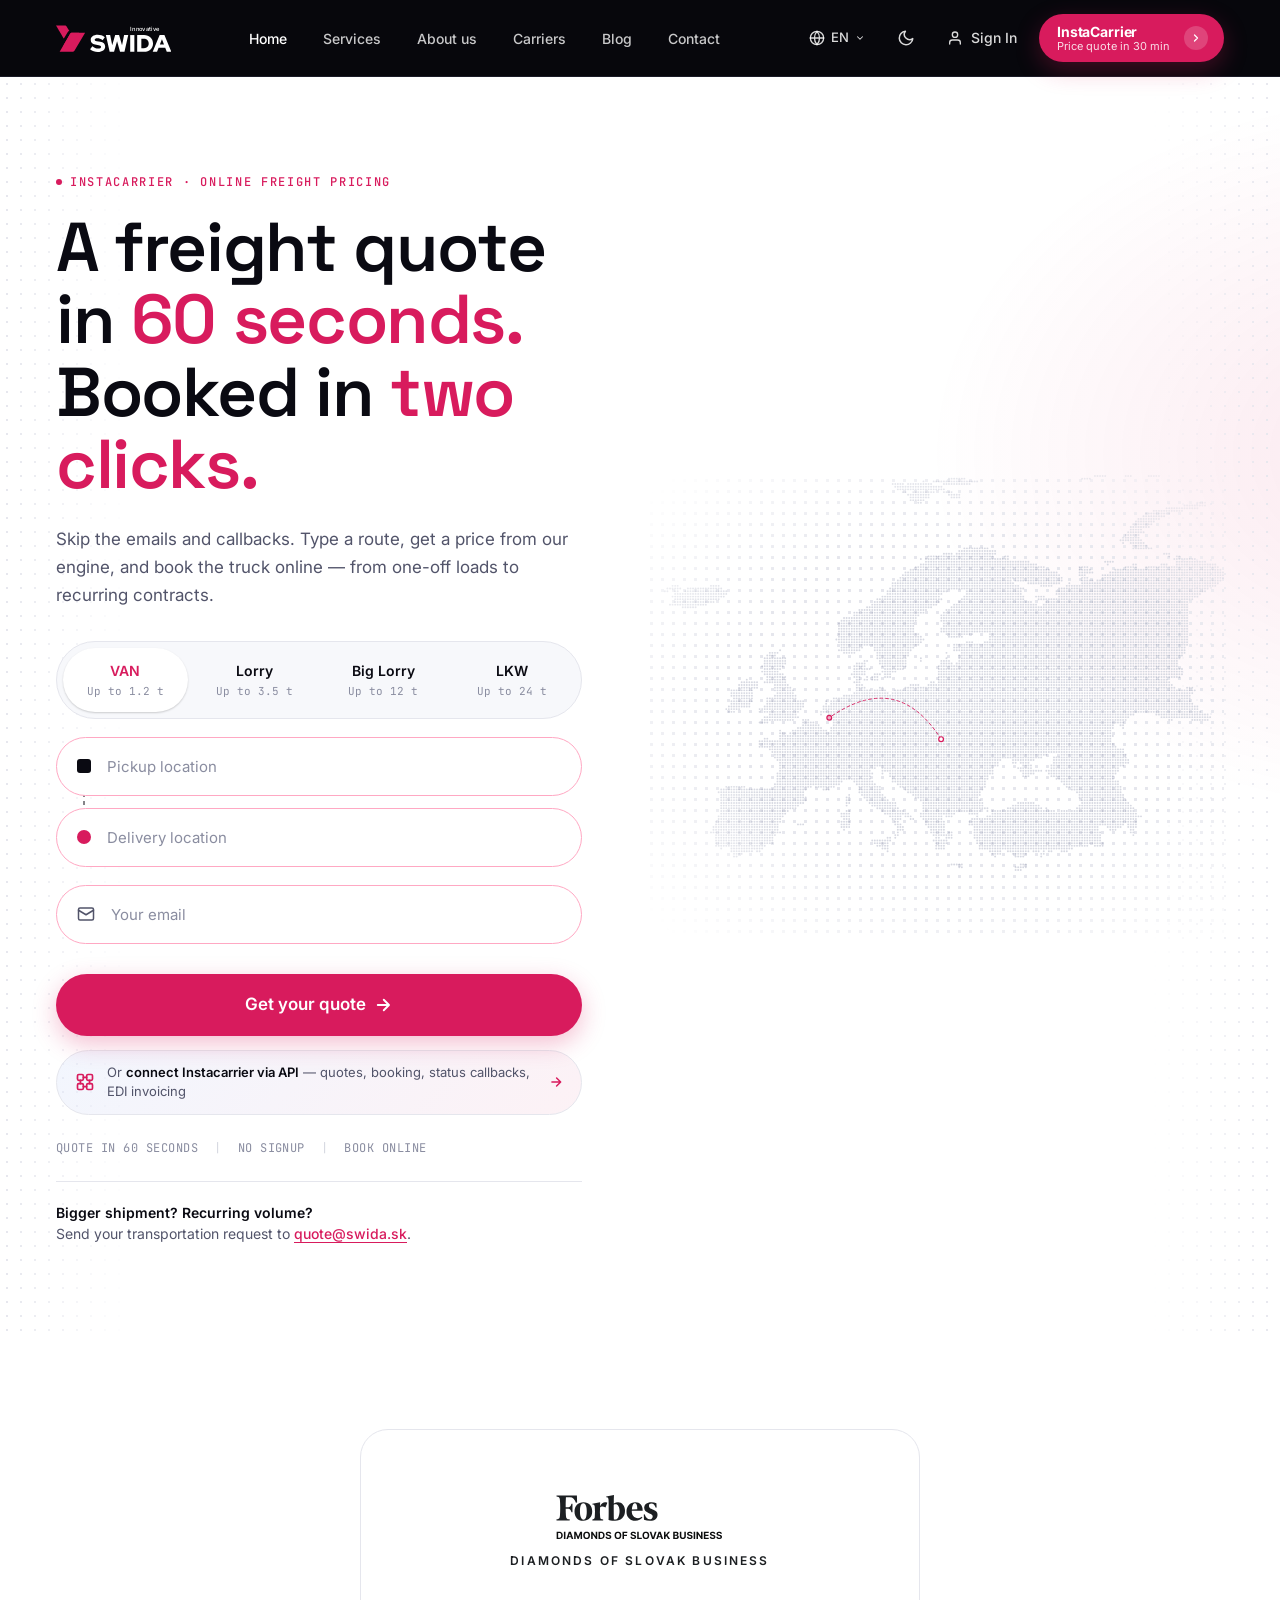
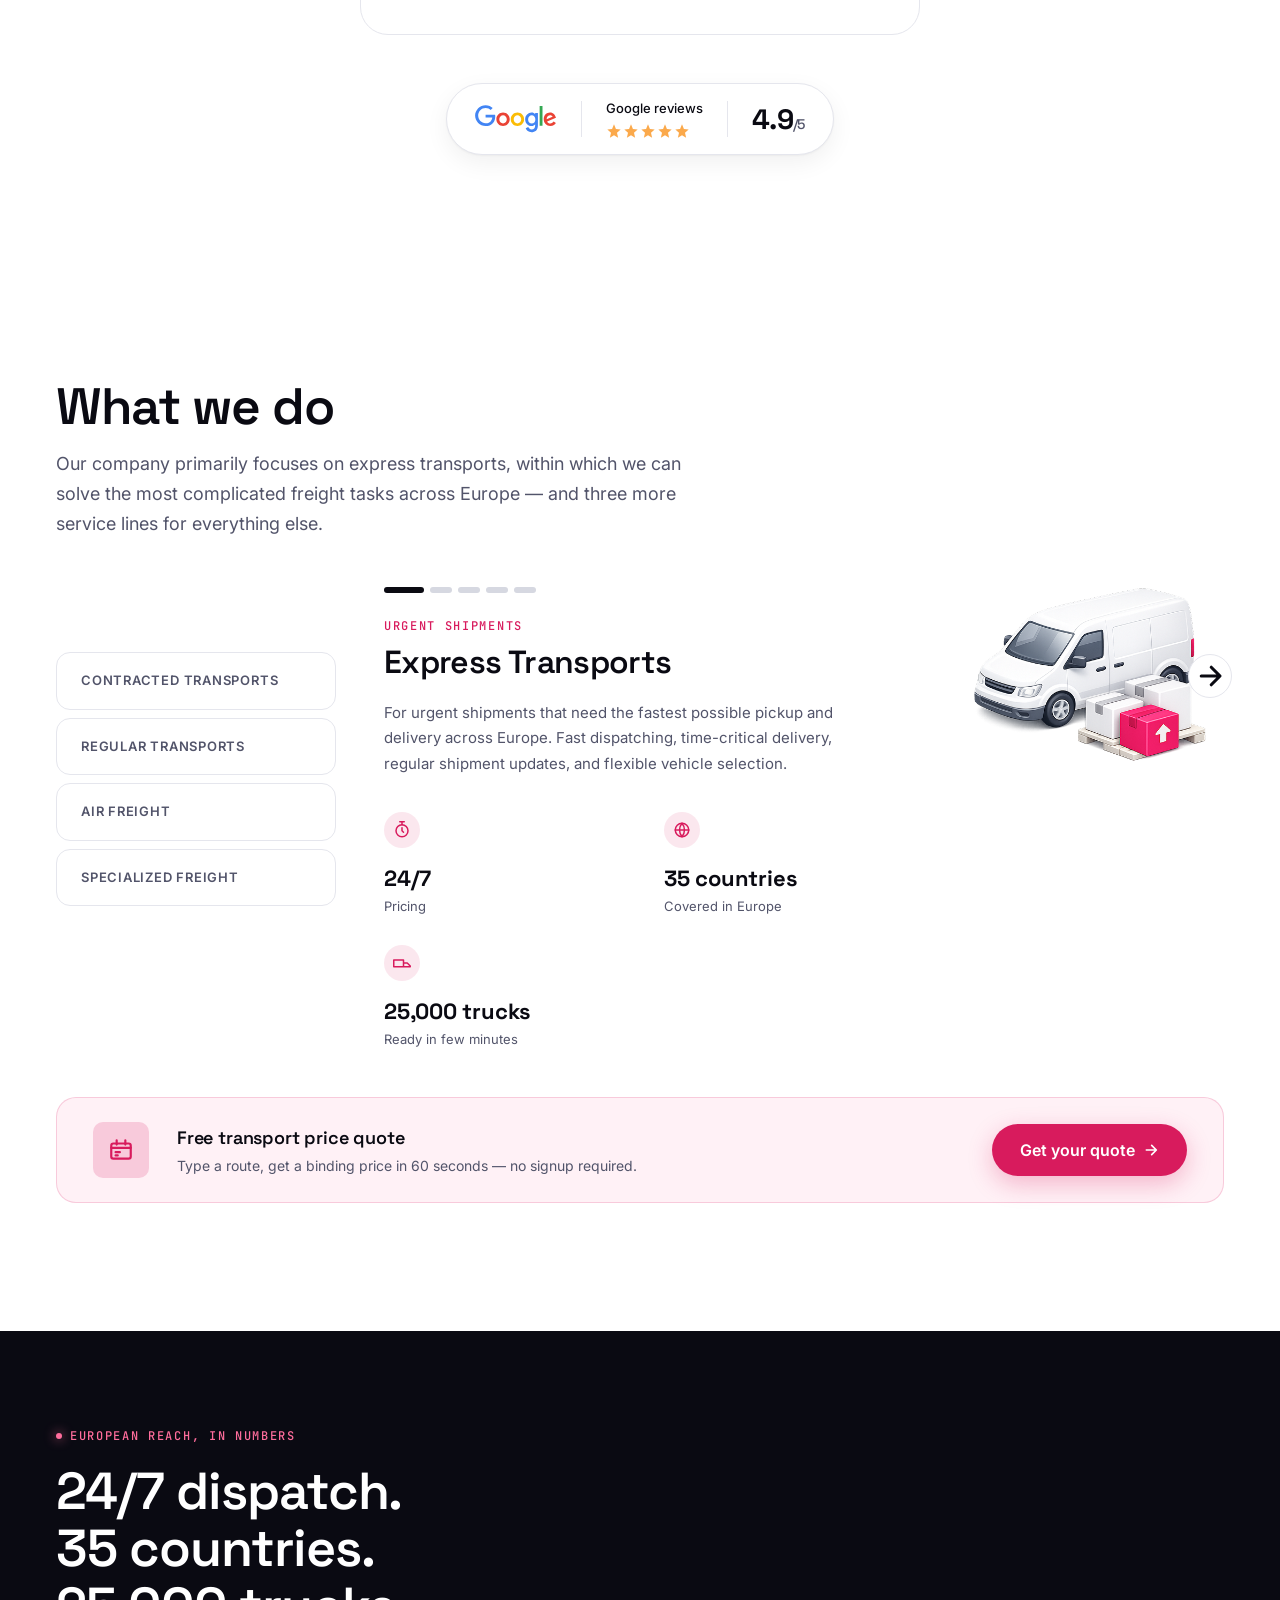
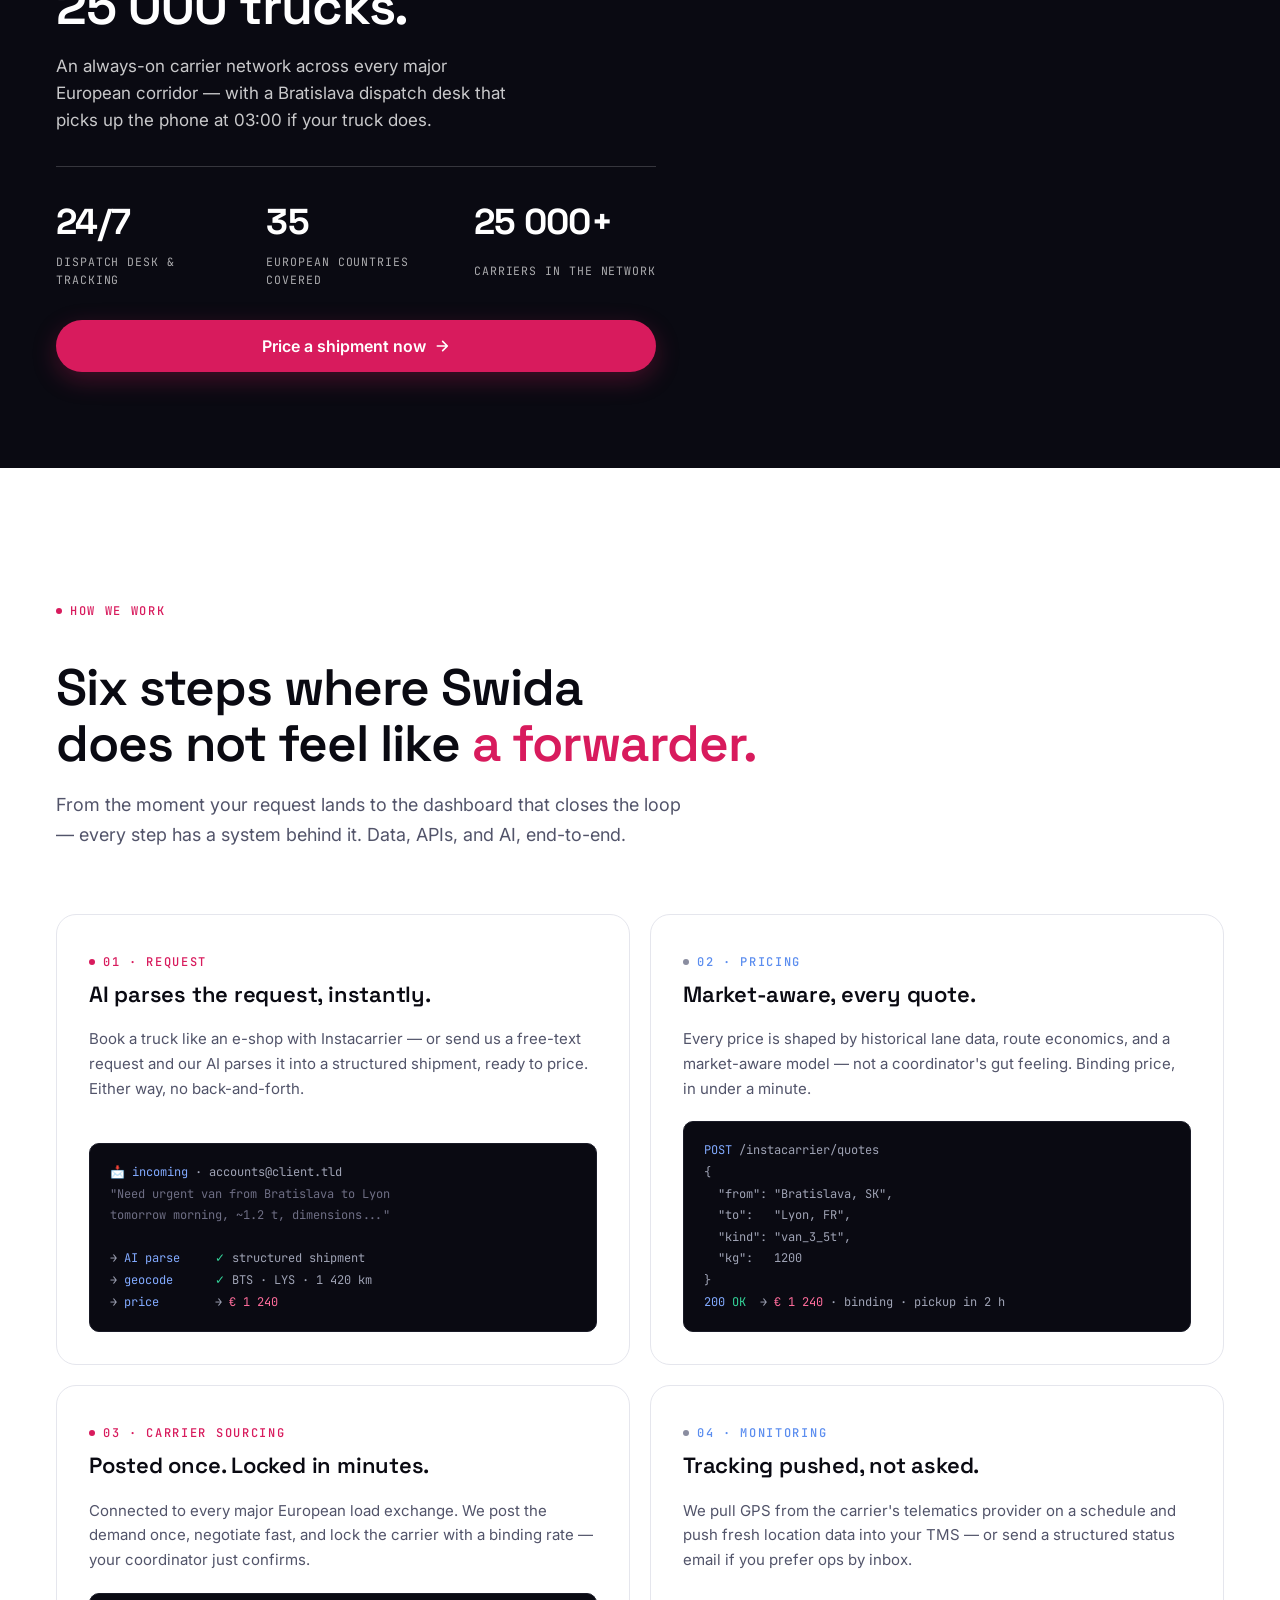
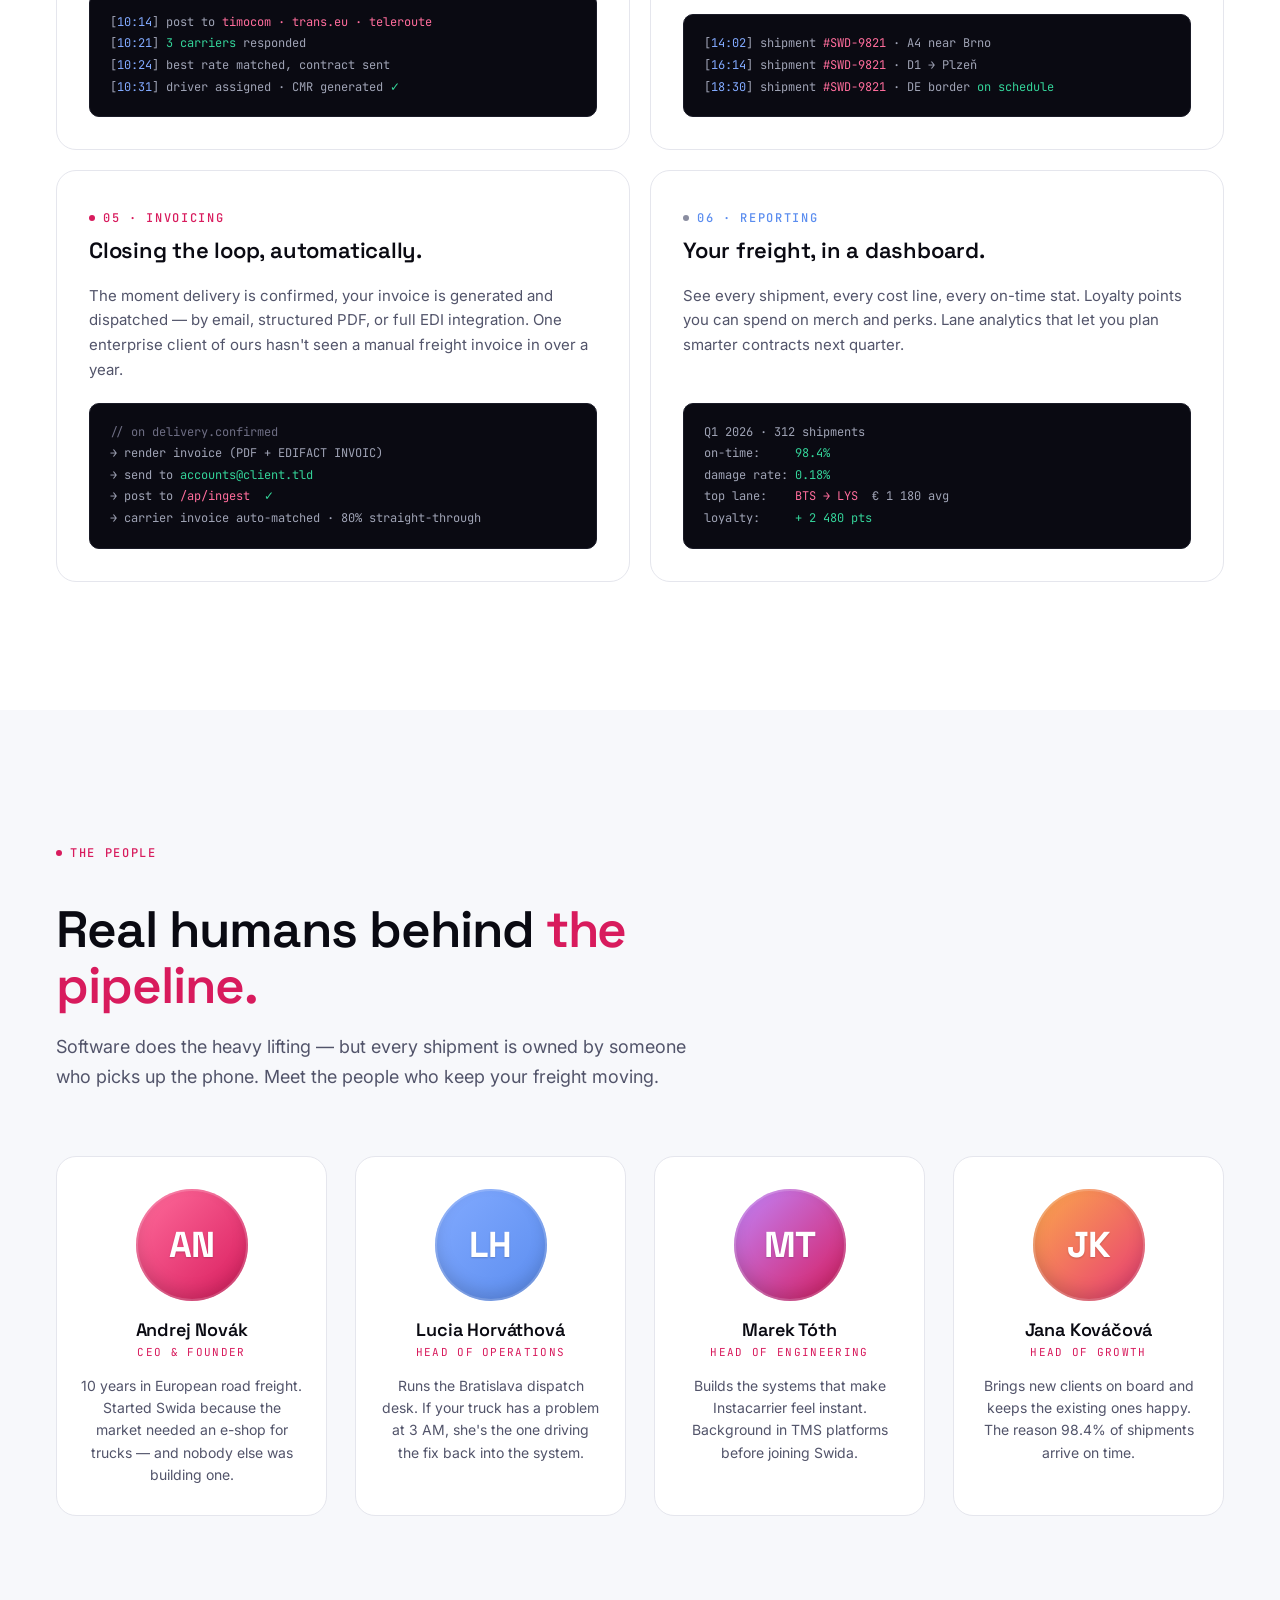
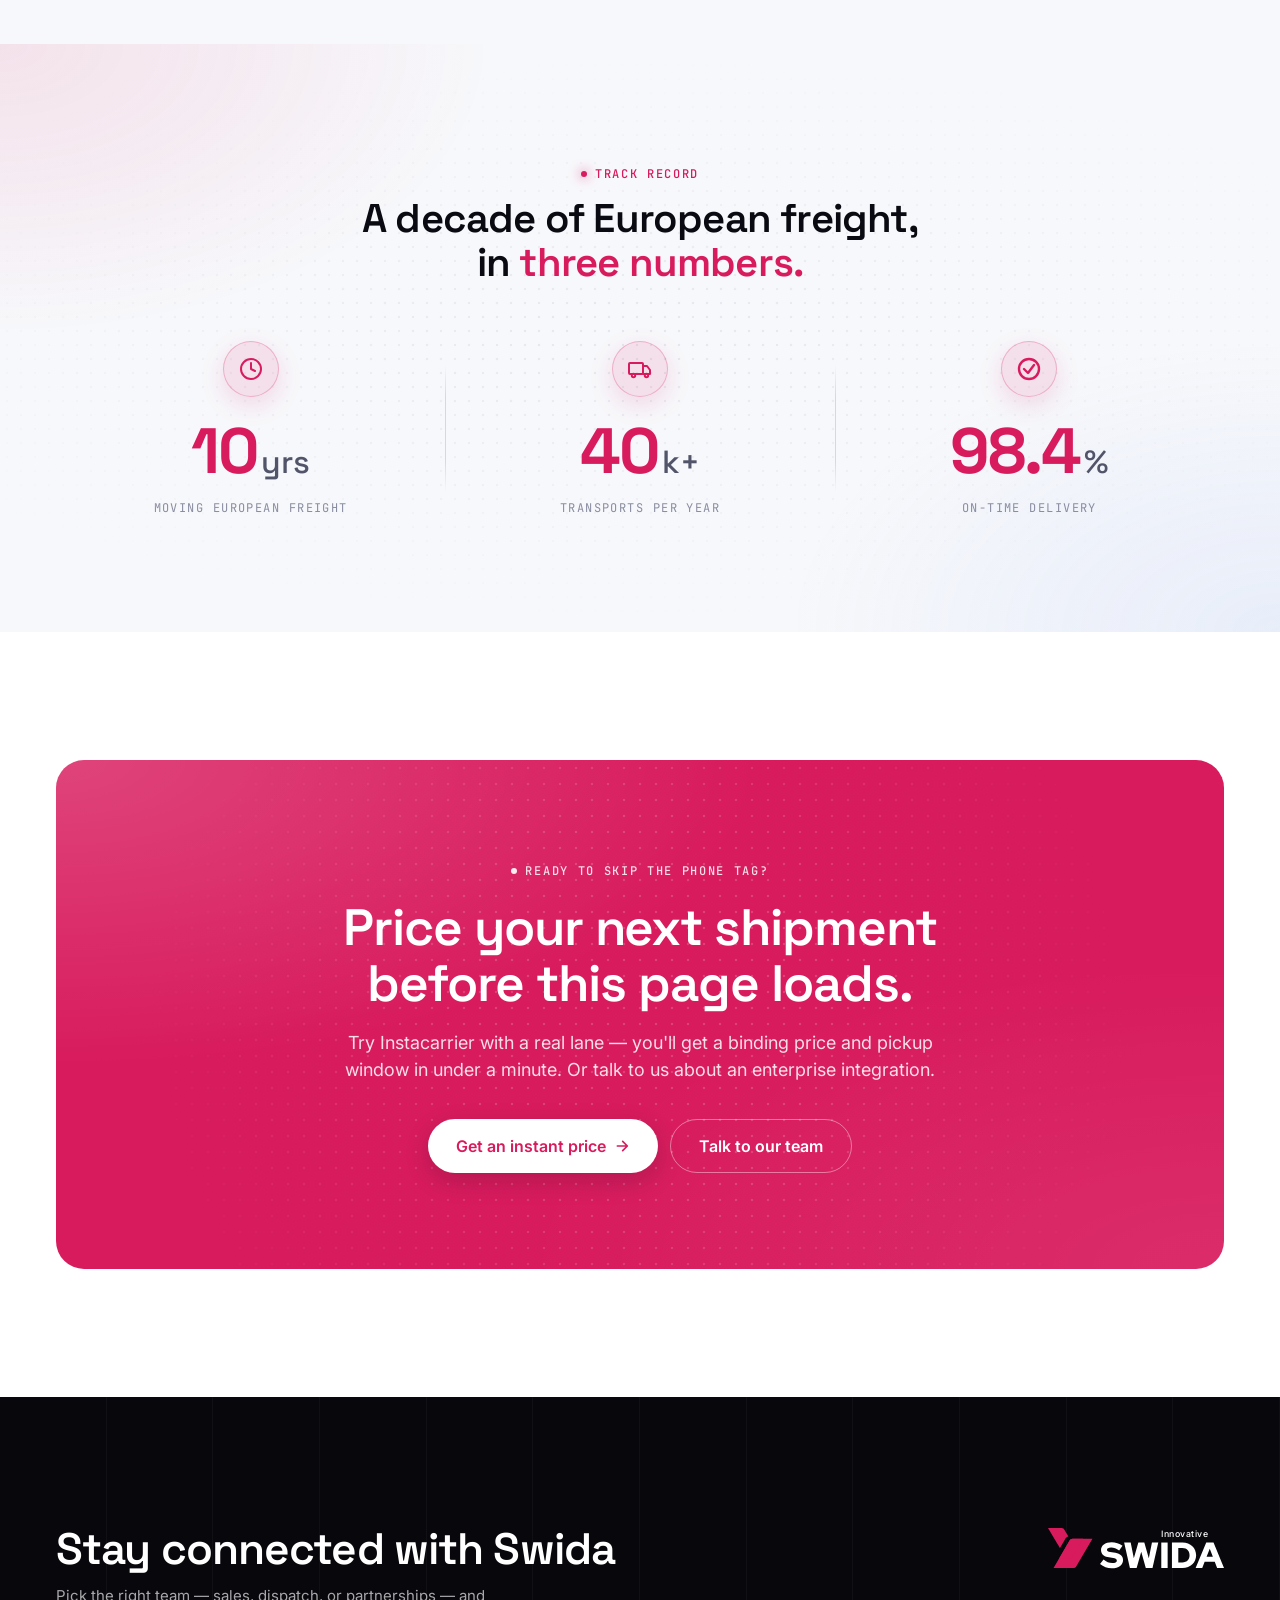
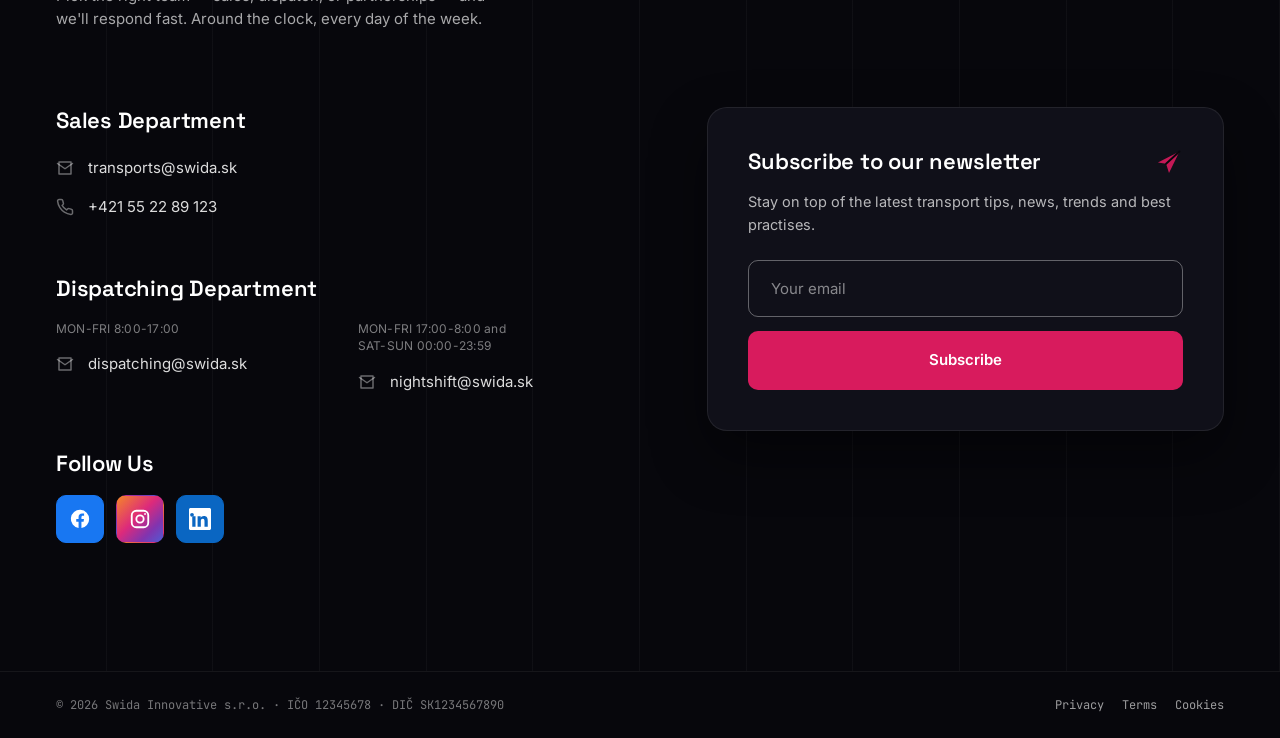
==== commit b29bdd1d: "style(truck-banner): subtle single-color base, photo desaturated on right only User feedback: 'zmen " ====
--- a/homepage/index.html
+++ b/homepage/index.html
@@ -1097,27 +1097,47 @@
     .wwd__quote-bar-text p { font-size:14px; color:var(--c-fg-mute); }
 
     /* ==========================================================================
-       TRUCK BANNER (full-bleed photo with overlay text)
+       TRUCK BANNER (single dark base + subtle desaturated photo on the right)
        ========================================================================== */
     .truck-banner {
       position:relative;
-      min-height:clamp(360px, 50vw, 520px);
-      background:#0A0A12 url('https://images.unsplash.com/photo-1601584115197-04ecc0da31d7?auto=format&fit=crop&w=2400&q=70') center/cover no-repeat;
+      min-height:clamp(420px, 50vw, 540px);
+      background:#0A0A12;          /* single-color base */
       overflow:hidden;
     }
+    /* Photo layer: grayscale, dim, right-anchored, fades to invisible on the left. */
     .truck-banner::before {
       content:""; position:absolute; inset:0;
-      background:
-        linear-gradient(90deg, rgba(7,7,12,0.92) 0%, rgba(7,7,12,0.55) 45%, transparent 75%),
-        linear-gradient(180deg, transparent 60%, rgba(7,7,12,0.45) 100%);
-    }
+      background-image:url('https://images.unsplash.com/photo-1601584115197-04ecc0da31d7?auto=format&fit=crop&w=2400&q=70');
+      background-repeat:no-repeat;
+      background-size:cover;
+      background-position:right center;
+      filter:grayscale(1) brightness(0.55) contrast(1.05);
+      opacity:0.30;
+      mask-image:linear-gradient(to right, transparent 0%, transparent 38%, rgba(0,0,0,0.4) 58%, #000 88%);
+      -webkit-mask-image:linear-gradient(to right, transparent 0%, transparent 38%, rgba(0,0,0,0.4) 58%, #000 88%);
+      pointer-events:none;
+    }
+    @media (max-width: 720px) {
+      .truck-banner::before {
+        opacity:0.16;
+        mask-image:linear-gradient(180deg, transparent 0%, rgba(0,0,0,0.35) 60%, #000 100%);
+        -webkit-mask-image:linear-gradient(180deg, transparent 0%, rgba(0,0,0,0.35) 60%, #000 100%);
+      }
+    }
+
+    /* Inner content — constrained to the left ~52% so it never crosses
+       into the visible portion of the photo. */
     .truck-banner__inner {
       position:relative; z-index:1;
       display:grid; align-content:center;
       min-height:inherit;
       padding-block: clamp(56px, 8vw, 96px);
       color:#fff;
-    }
+      max-width:clamp(420px, 52vw, 600px);
+    }
+    @media (max-width: 720px) { .truck-banner__inner { max-width:100%; } }
+
     .truck-banner__inner .eyebrow { color:var(--c-brand-300); }
     .truck-banner__inner .eyebrow::before { background:var(--c-brand-300); box-shadow:0 0 12px var(--c-brand-300); }
     .truck-banner__inner h2 {
@@ -1127,14 +1147,14 @@
     }
     .truck-banner__inner p {
       color:rgba(255,255,255,0.78);
-      max-width:48ch; font-size:1.0625rem; line-height:1.6;
+      max-width:42ch; font-size:1.0625rem; line-height:1.6;
     }
     .truck-banner__inner .btn { margin-top:32px; }
     .truck-banner__stats {
-      display:grid; grid-template-columns:repeat(3, auto); gap:clamp(20px, 4vw, 48px);
+      display:grid; grid-template-columns:repeat(3, auto); gap:clamp(16px, 3vw, 36px);
       margin-top:32px; padding-top:28px;
       border-top:1px solid rgba(255,255,255,0.18);
-      max-width:fit-content;
+      justify-content:start;
     }
     .truck-banner__stats > [role="listitem"] { display:grid; gap:4px; }
     .truck-banner__stats strong {
@@ -1713,21 +1733,23 @@
       </div>
     </section>
 
-    <!-- ============== TRUCK BANNER (full-bleed photo, Round 2: concrete numbers) ============== -->
+    <!-- ============== TRUCK BANNER (single-color base, photo as subtle right-side atmosphere) ============== -->
     <section class="truck-banner" aria-label="European freight network by Swida">
-      <div class="container truck-banner__inner reveal">
-        <span class="eyebrow">European reach, in numbers</span>
-        <h2>24/7 dispatch.<br />35 countries.<br />25 000 trucks.</h2>
-        <p>An always-on carrier network across every major European corridor — with a Bratislava dispatch desk that picks up the phone at 03:00 if your truck does.</p>
-        <div class="truck-banner__stats" role="list">
-          <div role="listitem"><strong>24/7</strong><span>Dispatch desk &amp; tracking</span></div>
-          <div role="listitem"><strong>35</strong><span>European countries covered</span></div>
-          <div role="listitem"><strong>25 000+</strong><span>Carriers in the network</span></div>
+      <div class="container">
+        <div class="truck-banner__inner reveal">
+          <span class="eyebrow">European reach, in numbers</span>
+          <h2>24/7 dispatch.<br />35 countries.<br />25 000 trucks.</h2>
+          <p>An always-on carrier network across every major European corridor — with a Bratislava dispatch desk that picks up the phone at 03:00 if your truck does.</p>
+          <div class="truck-banner__stats" role="list">
+            <div role="listitem"><strong>24/7</strong><span>Dispatch desk &amp; tracking</span></div>
+            <div role="listitem"><strong>35</strong><span>European countries covered</span></div>
+            <div role="listitem"><strong>25 000+</strong><span>Carriers in the network</span></div>
+          </div>
+          <a href="#instacarrier" class="btn btn--primary btn--lg">
+            Price a shipment now
+            <svg class="arrow" width="16" height="16" viewBox="0 0 24 24" fill="none" stroke="currentColor" stroke-width="2.5" stroke-linecap="round" stroke-linejoin="round" aria-hidden="true"><path d="M5 12h14M13 5l7 7-7 7"/></svg>
+          </a>
         </div>
-        <a href="#instacarrier" class="btn btn--primary btn--lg">
-          Price a shipment now
-          <svg class="arrow" width="16" height="16" viewBox="0 0 24 24" fill="none" stroke="currentColor" stroke-width="2.5" stroke-linecap="round" stroke-linejoin="round" aria-hidden="true"><path d="M5 12h14M13 5l7 7-7 7"/></svg>
-        </a>
       </div>
     </section>
 
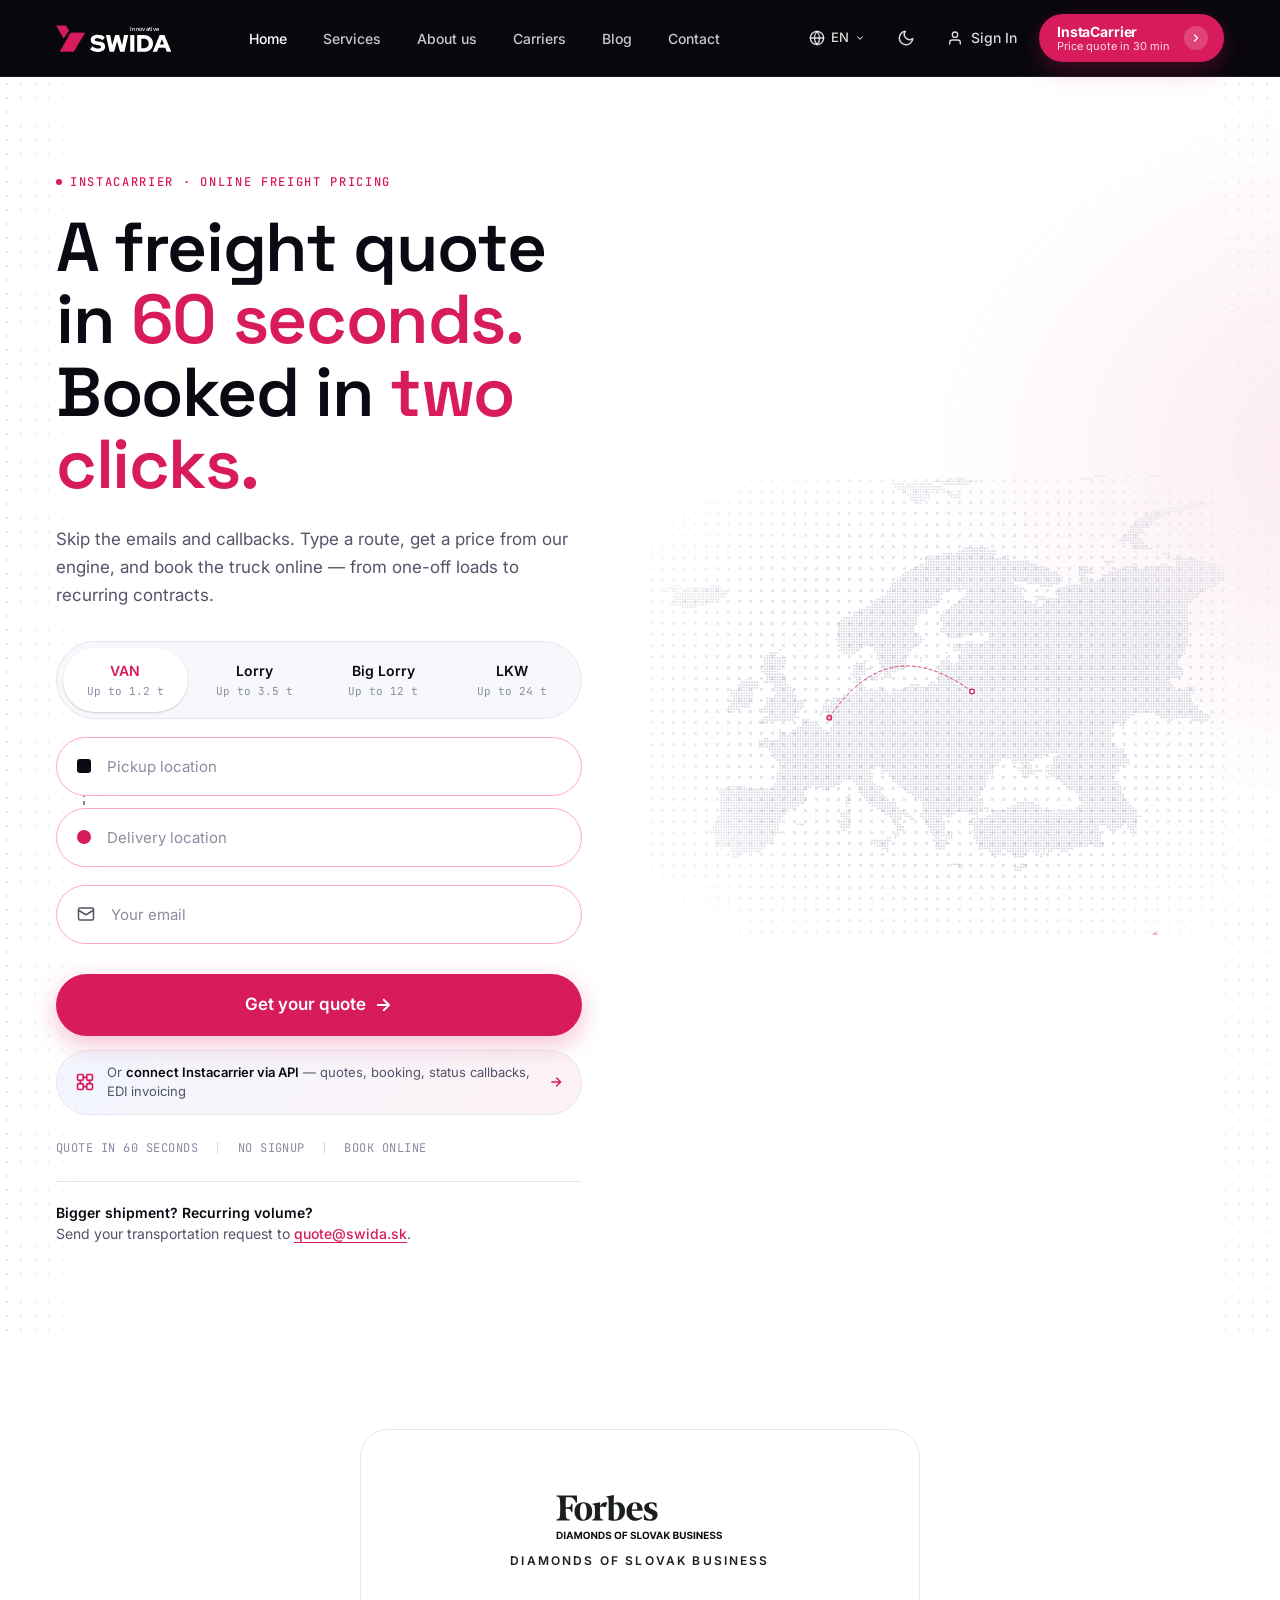
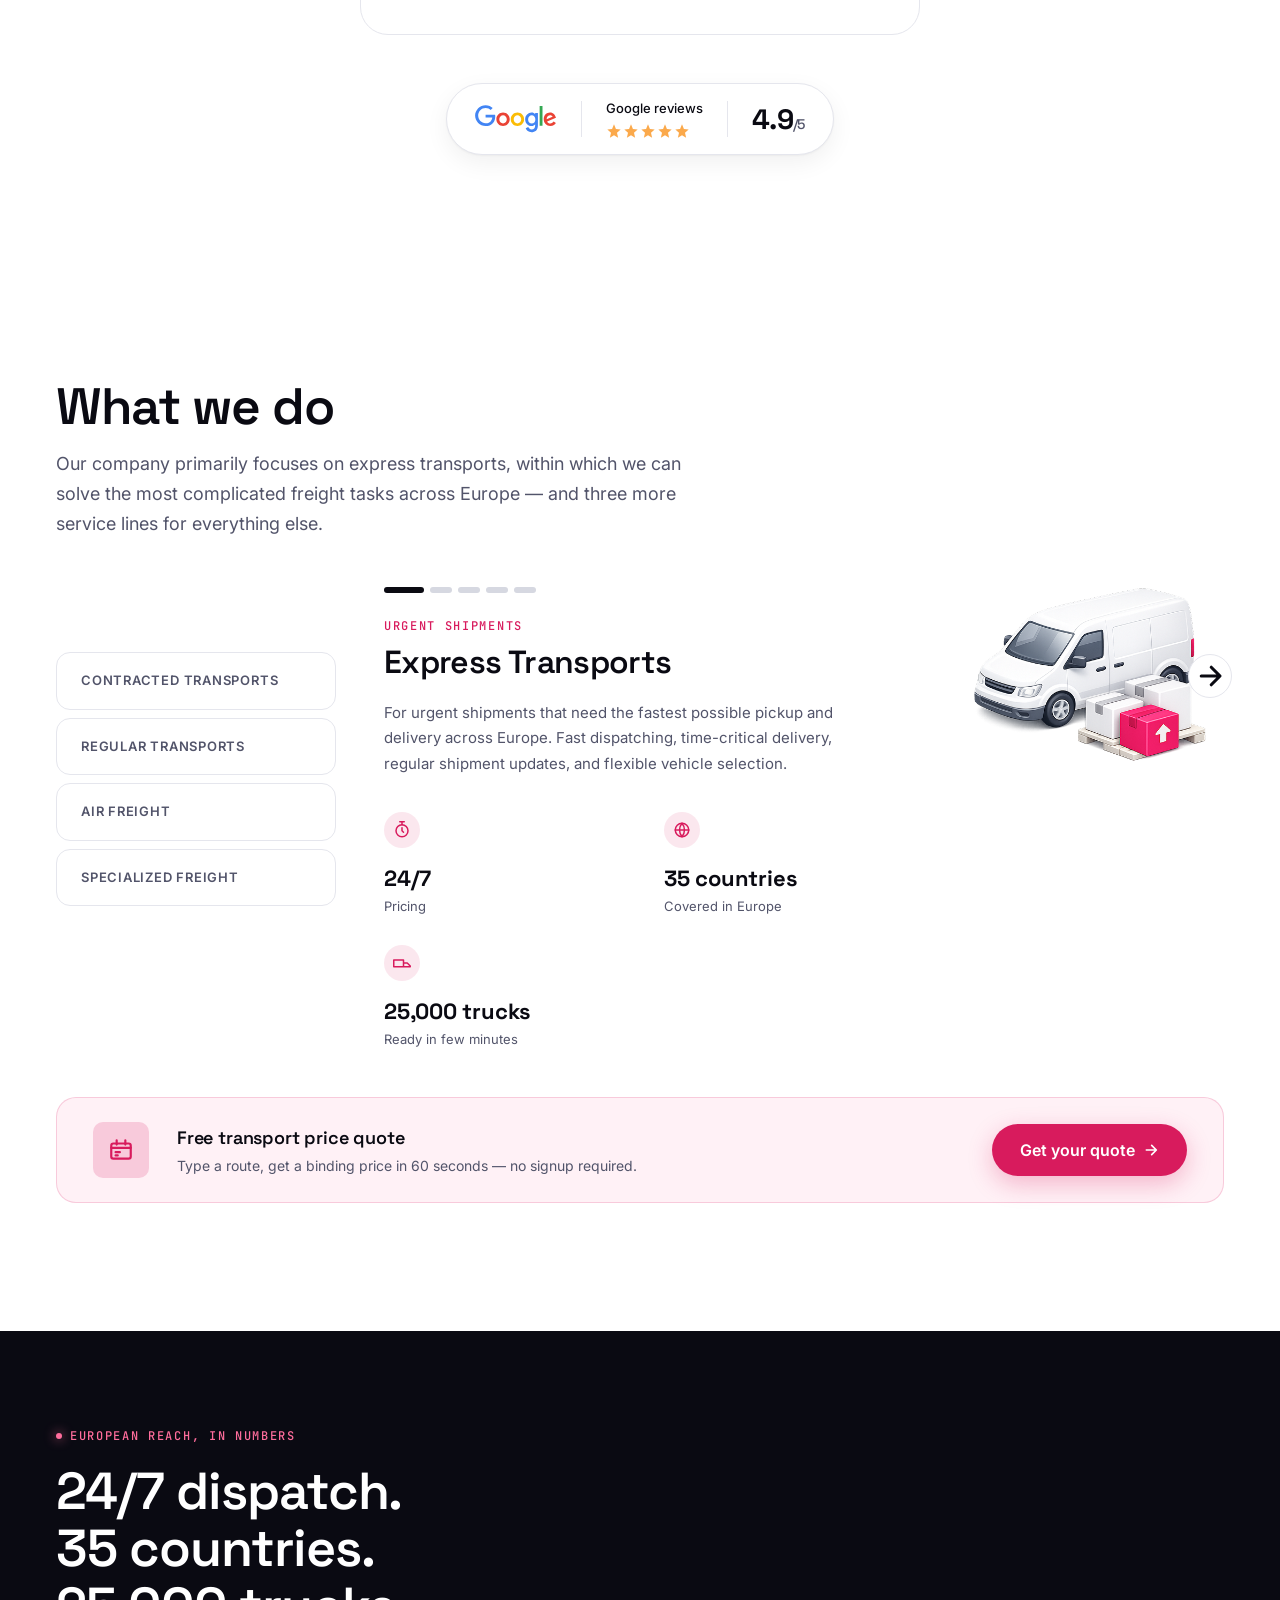
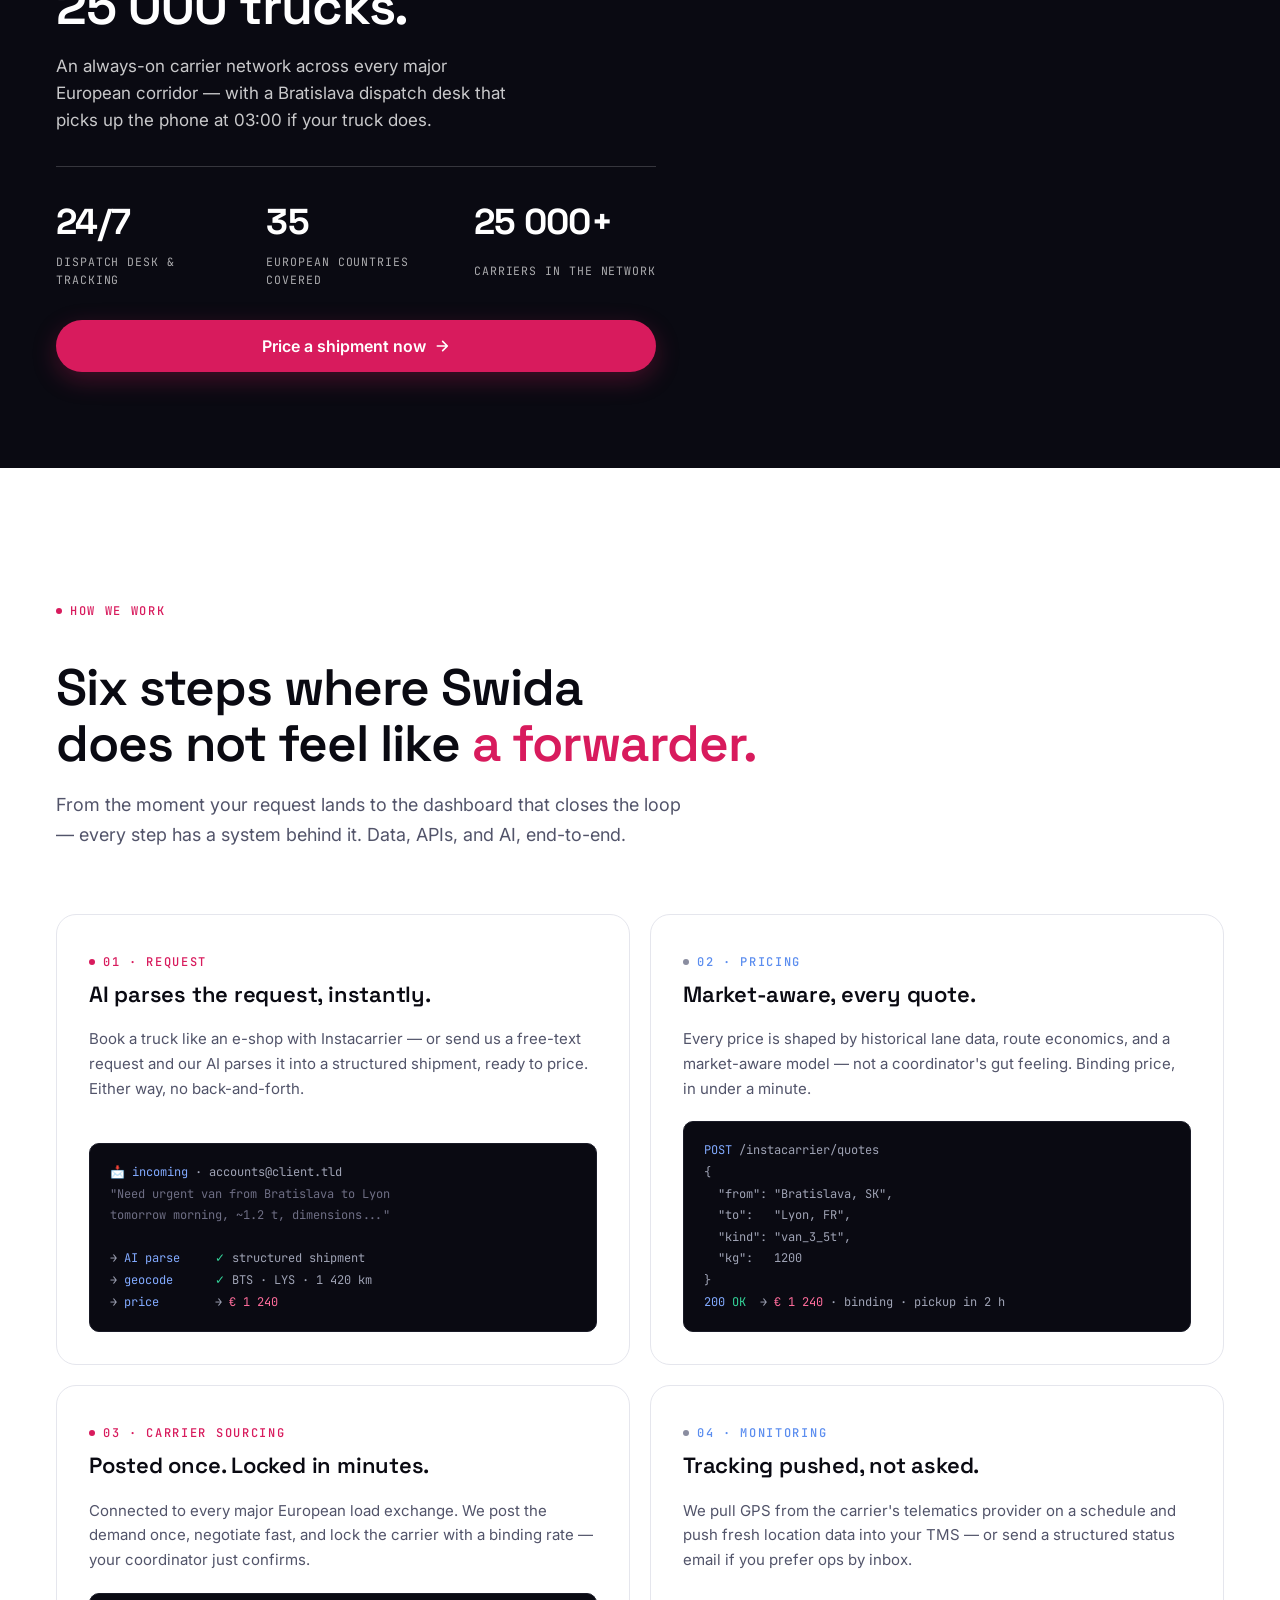
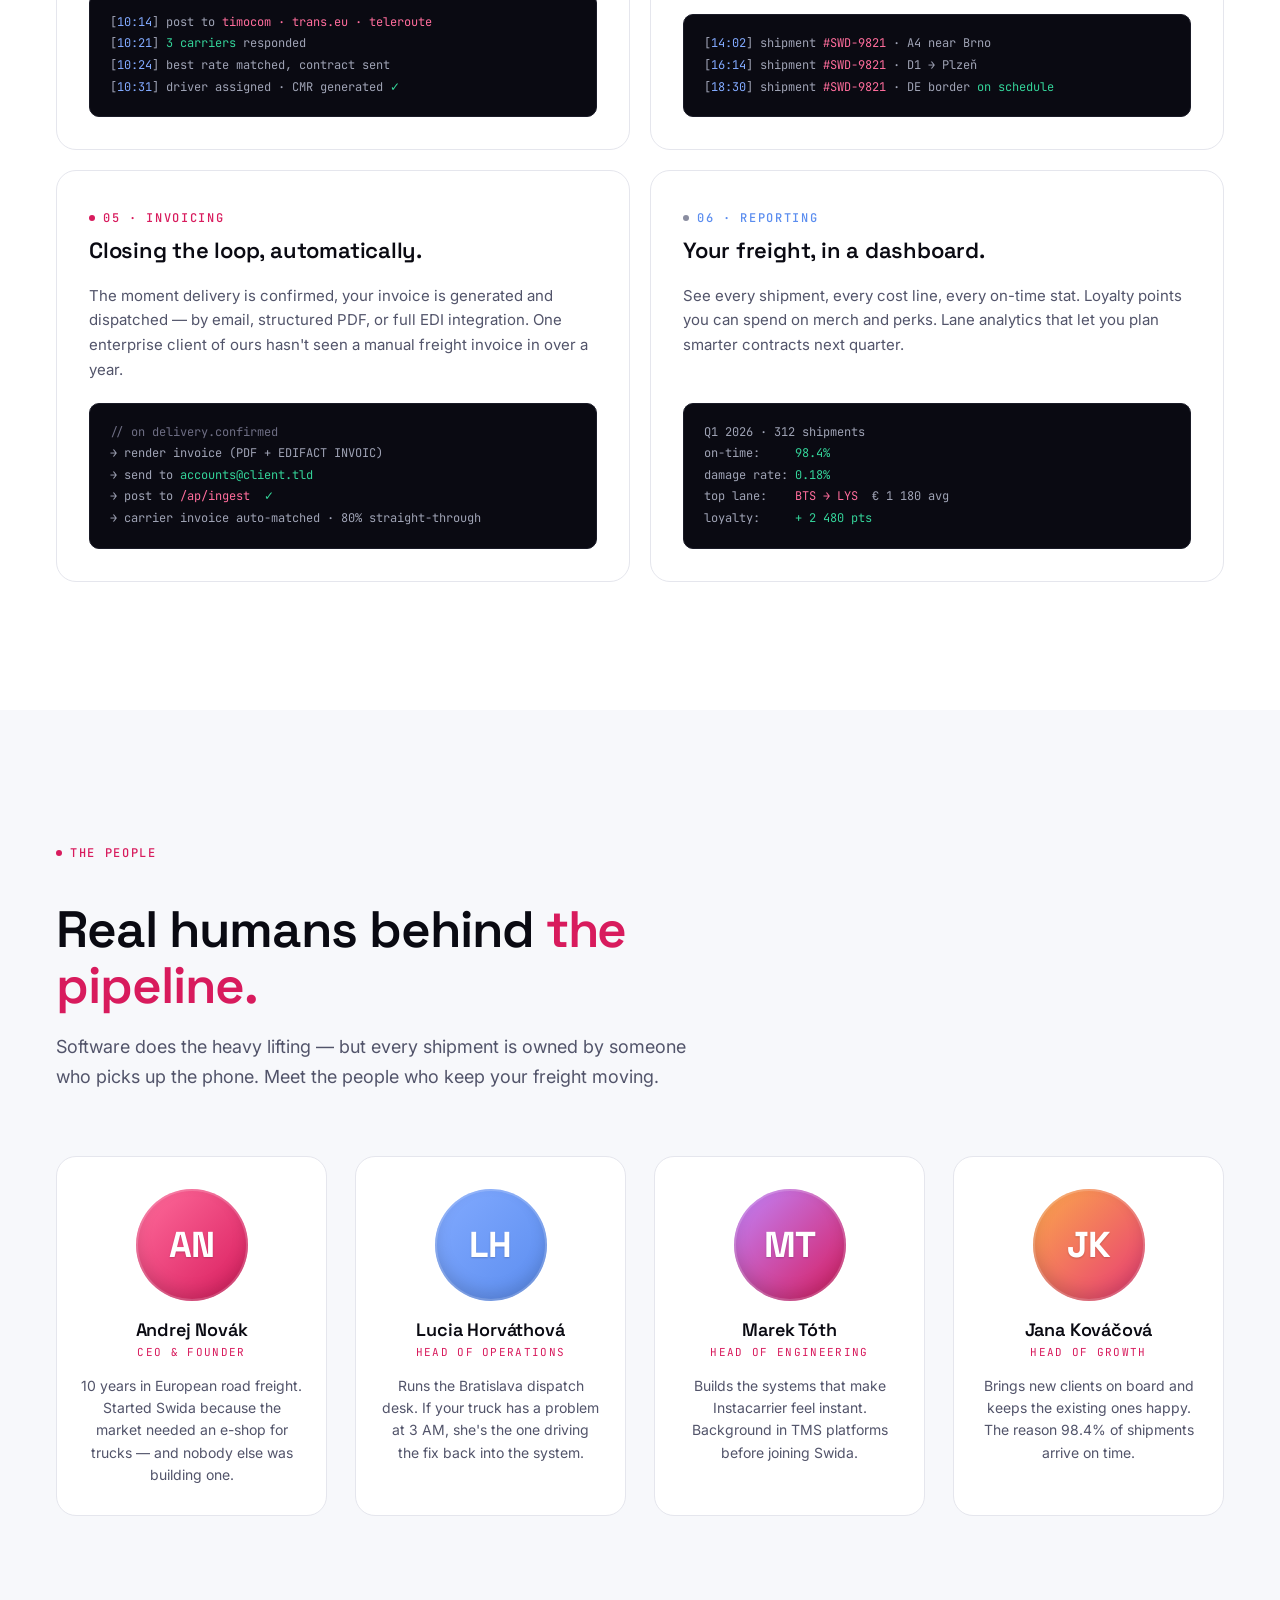
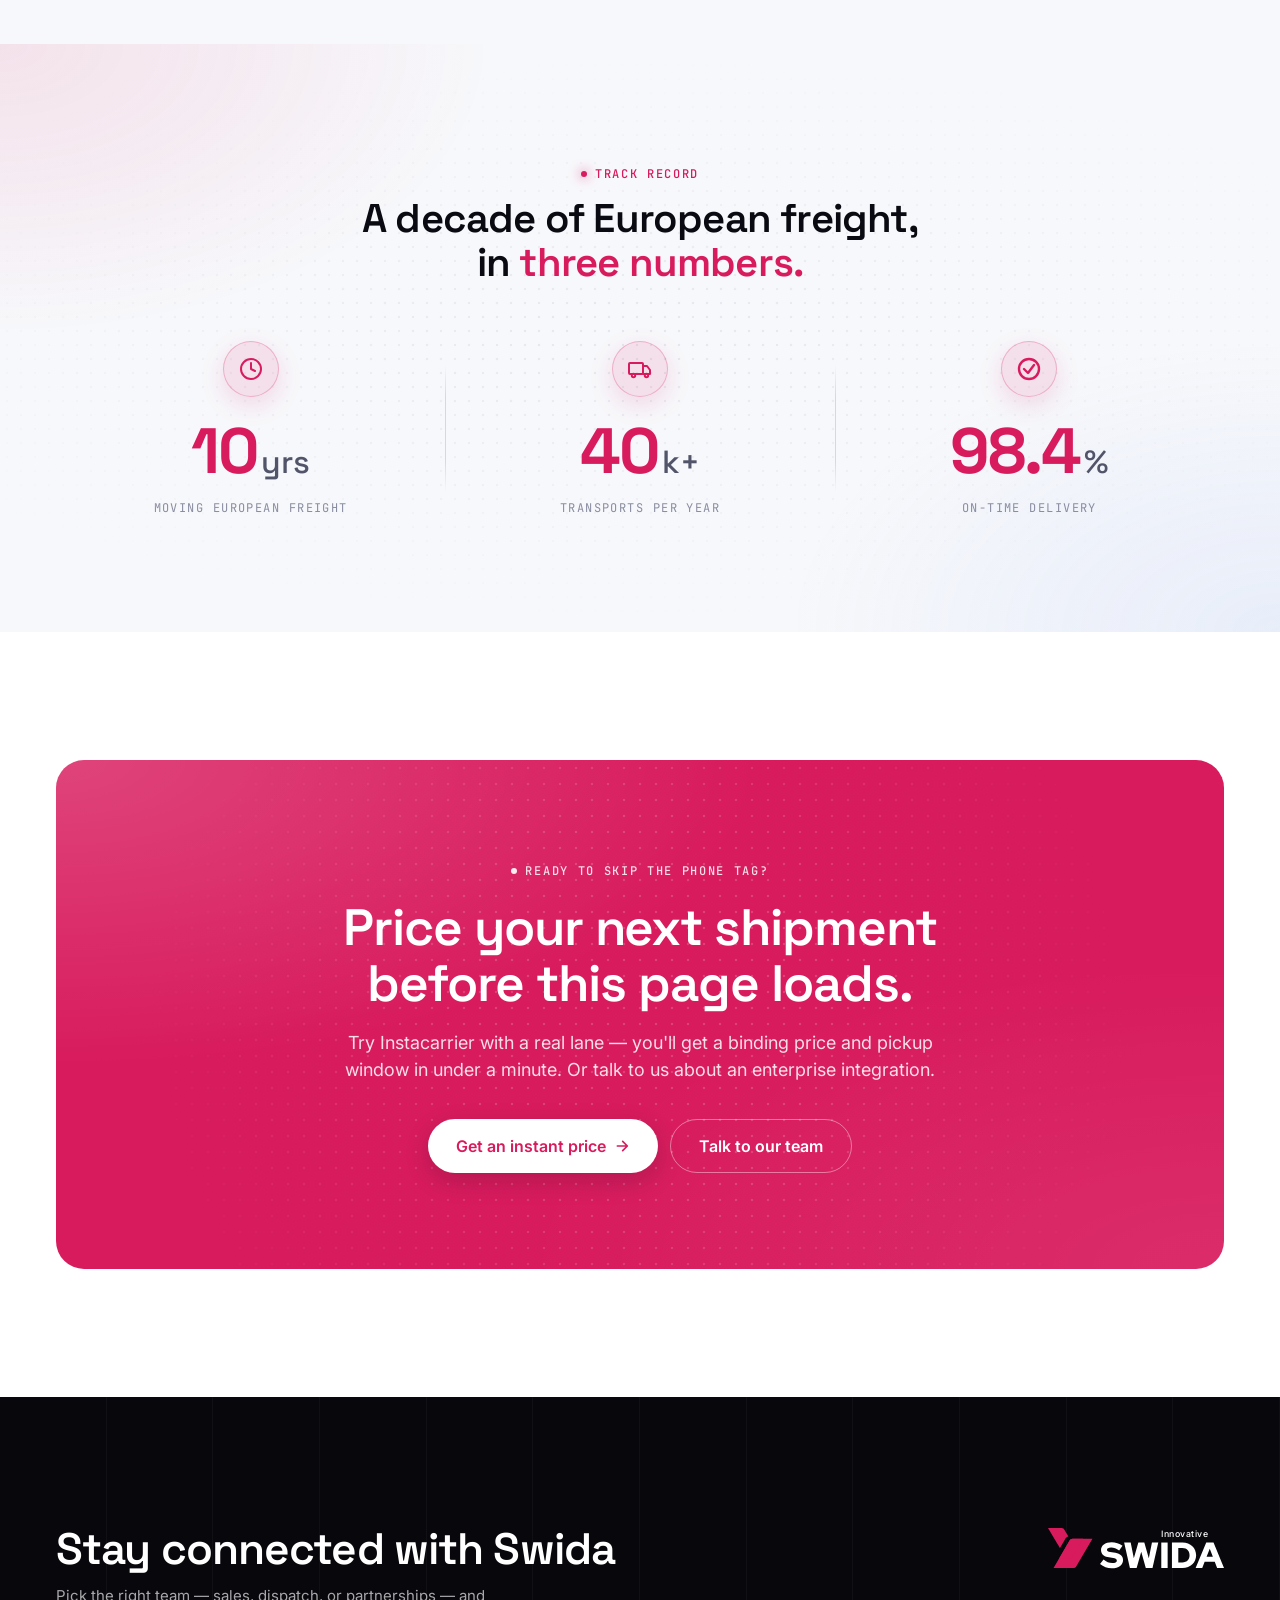
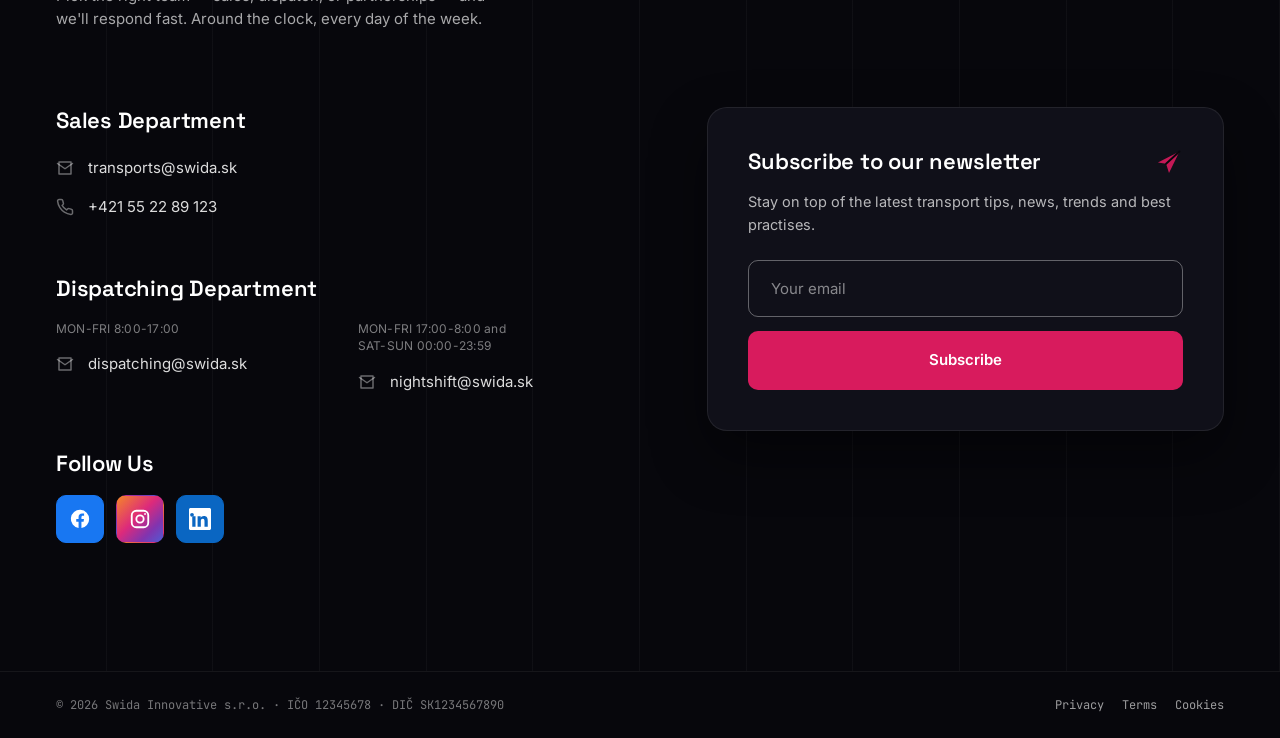
==== commit b841143c: "fix(truck-banner): photo source has truck on the left — flip it so it lands on the right User feedba" ====
--- a/homepage/index.html
+++ b/homepage/index.html
@@ -1111,18 +1111,29 @@
       background-image:url('https://images.unsplash.com/photo-1601584115197-04ecc0da31d7?auto=format&fit=crop&w=2400&q=70');
       background-repeat:no-repeat;
       background-size:cover;
-      background-position:right center;
-      filter:grayscale(1) brightness(0.55) contrast(1.05);
-      opacity:0.30;
-      mask-image:linear-gradient(to right, transparent 0%, transparent 38%, rgba(0,0,0,0.4) 58%, #000 88%);
-      -webkit-mask-image:linear-gradient(to right, transparent 0%, transparent 38%, rgba(0,0,0,0.4) 58%, #000 88%);
+      background-position:left center;          /* expose the LEFT of source (truck side) */
+      transform:scaleX(-1);                      /* mirror — truck now sits on the RIGHT of the viewport */
+      filter:grayscale(1) brightness(0.7) contrast(1.10);
+      opacity:0.42;                              /* up from 0.30 so the silhouette is actually visible */
+      mask-image:linear-gradient(to left,
+        transparent 0%,
+        transparent 28%,
+        rgba(0,0,0,0.4) 50%,
+        rgba(0,0,0,0.85) 75%,
+        #000 100%);
+      -webkit-mask-image:linear-gradient(to left,
+        transparent 0%,
+        transparent 28%,
+        rgba(0,0,0,0.4) 50%,
+        rgba(0,0,0,0.85) 75%,
+        #000 100%);
       pointer-events:none;
     }
     @media (max-width: 720px) {
       .truck-banner::before {
-        opacity:0.16;
-        mask-image:linear-gradient(180deg, transparent 0%, rgba(0,0,0,0.35) 60%, #000 100%);
-        -webkit-mask-image:linear-gradient(180deg, transparent 0%, rgba(0,0,0,0.35) 60%, #000 100%);
+        opacity:0.20;
+        mask-image:linear-gradient(180deg, transparent 0%, rgba(0,0,0,0.35) 55%, #000 100%);
+        -webkit-mask-image:linear-gradient(180deg, transparent 0%, rgba(0,0,0,0.35) 55%, #000 100%);
       }
     }
 
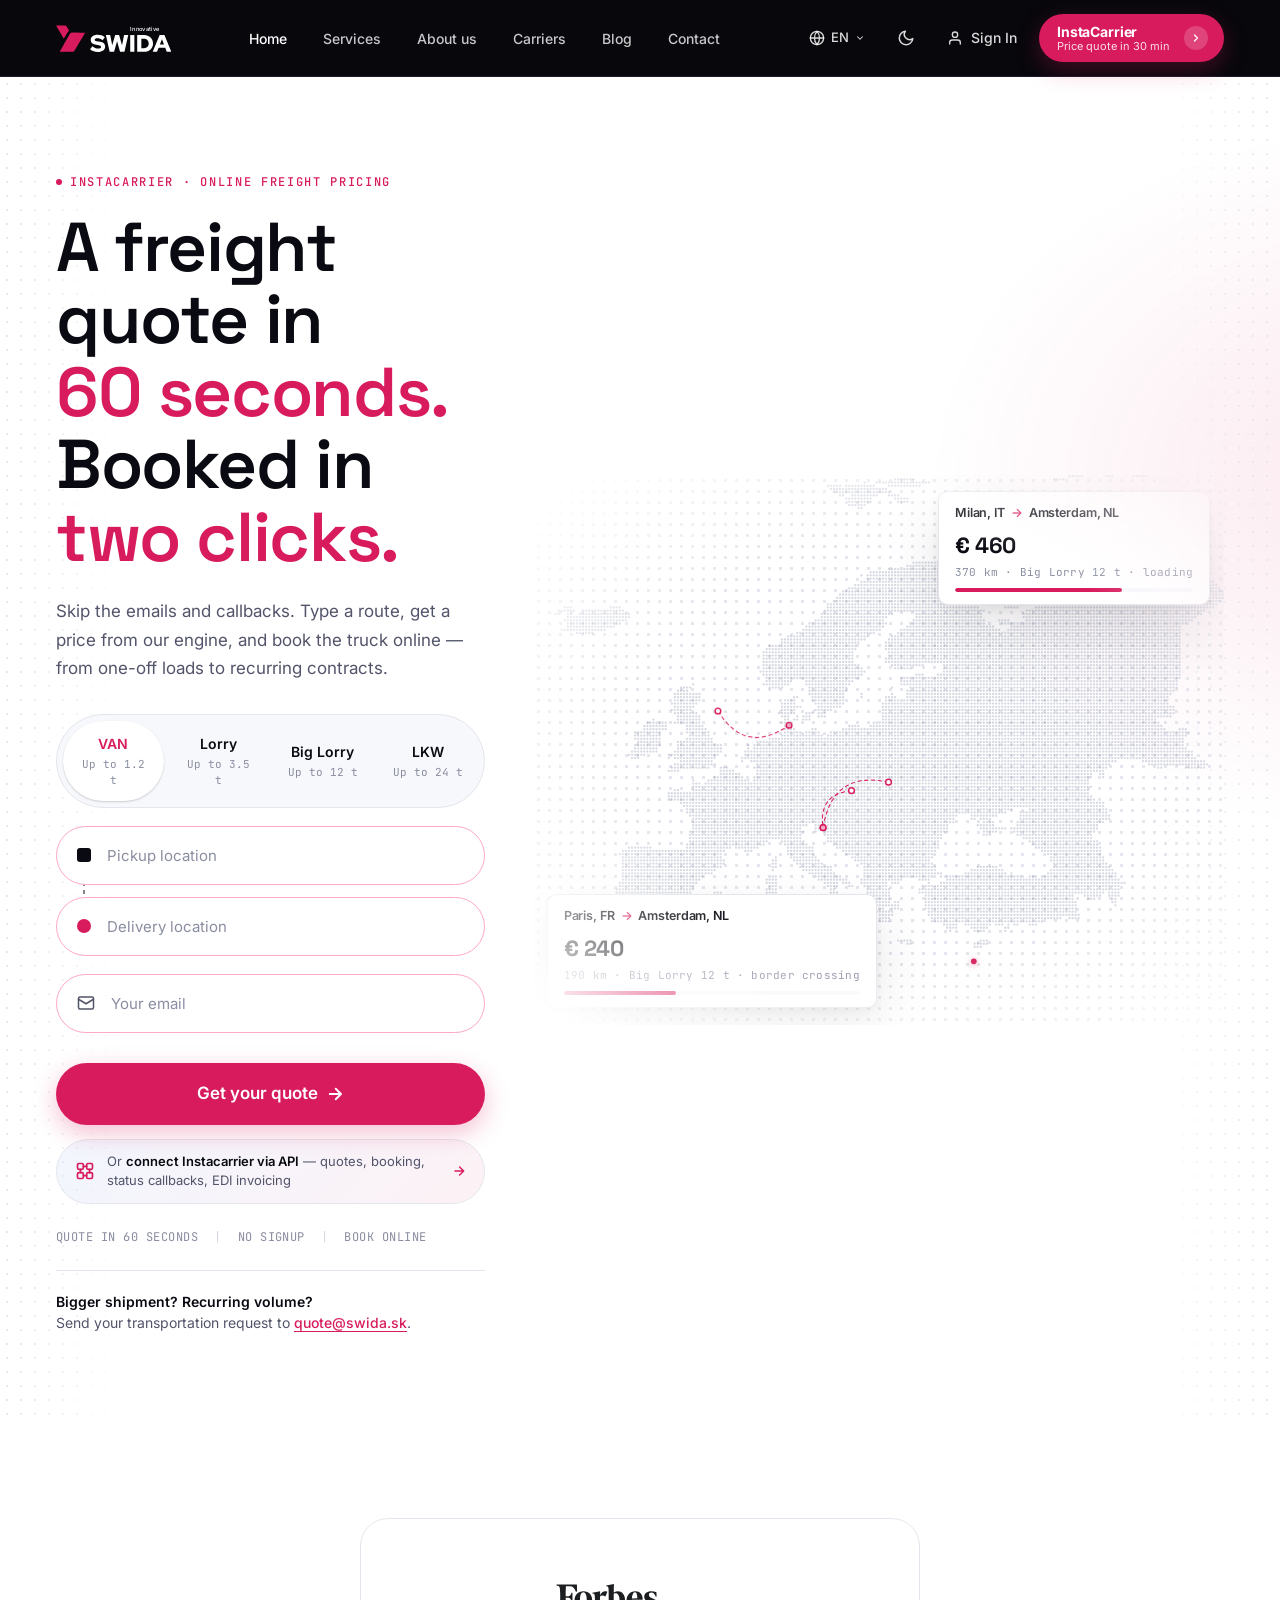
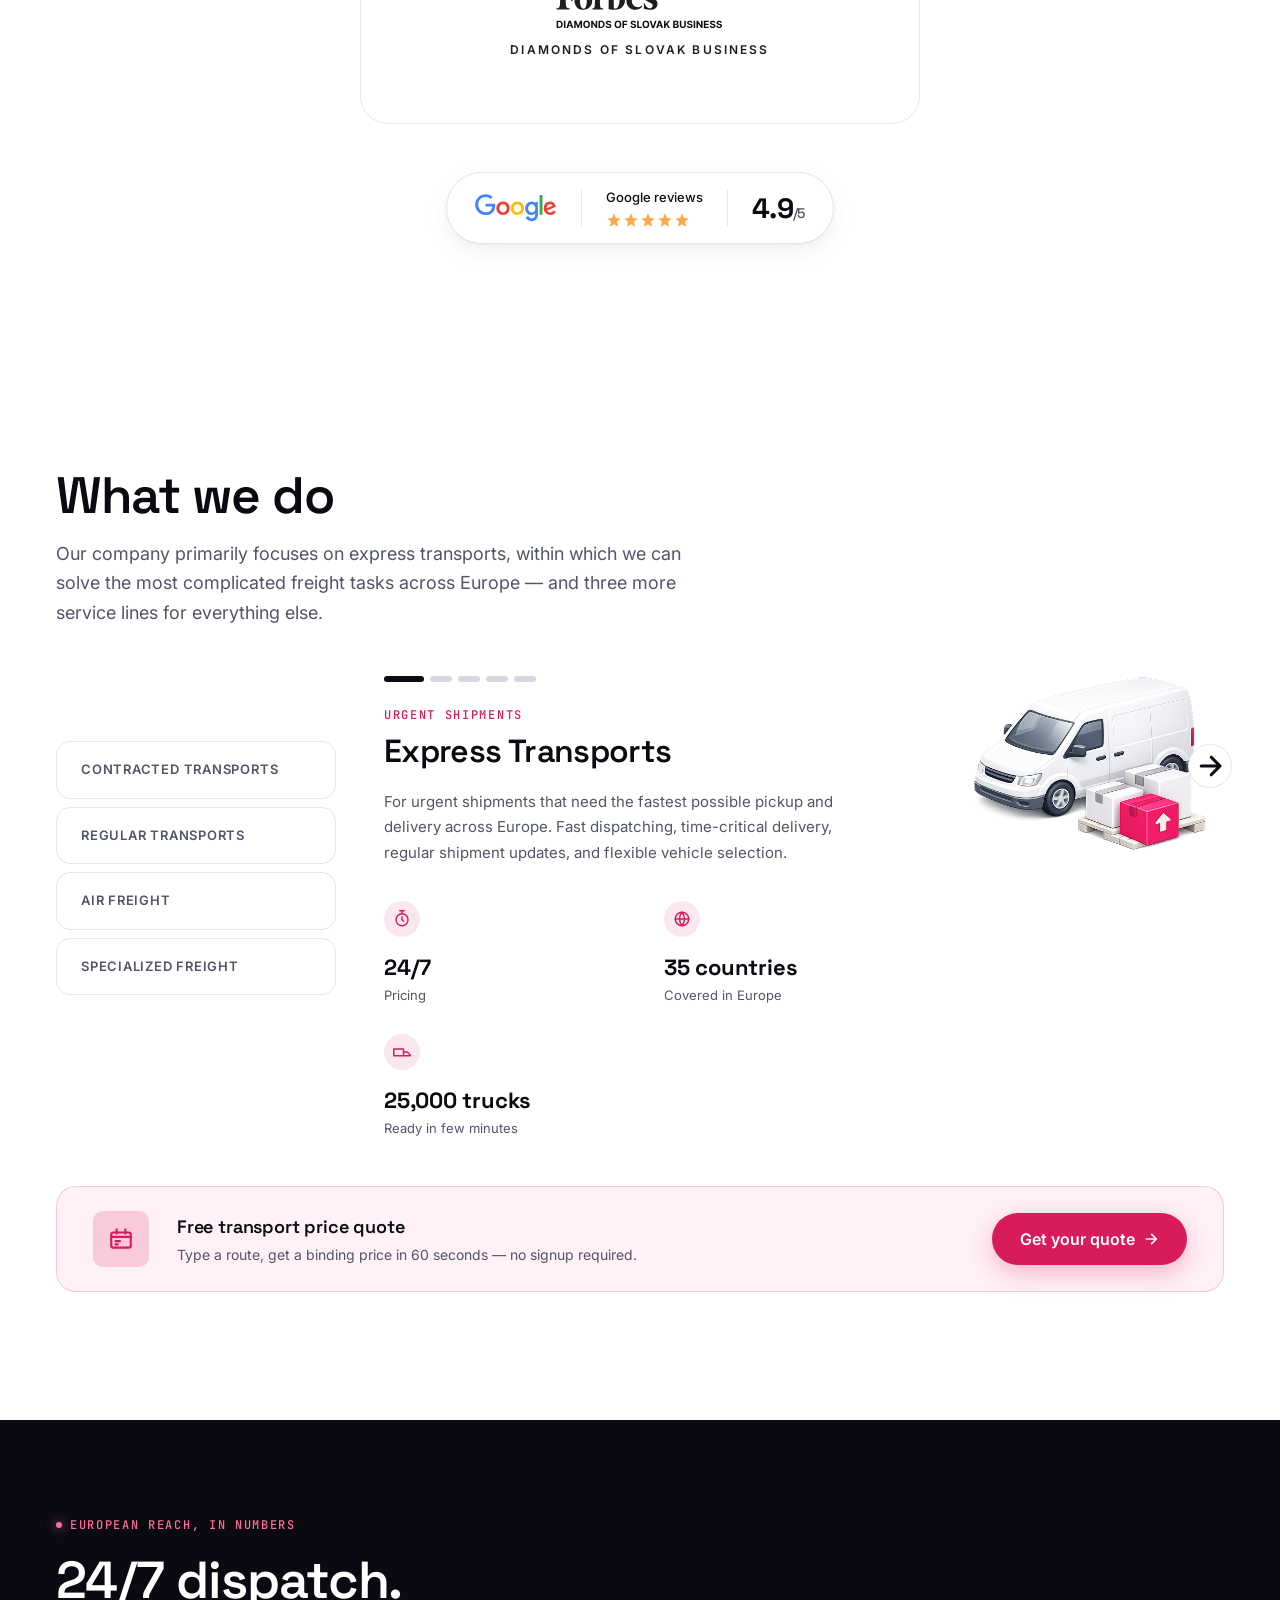
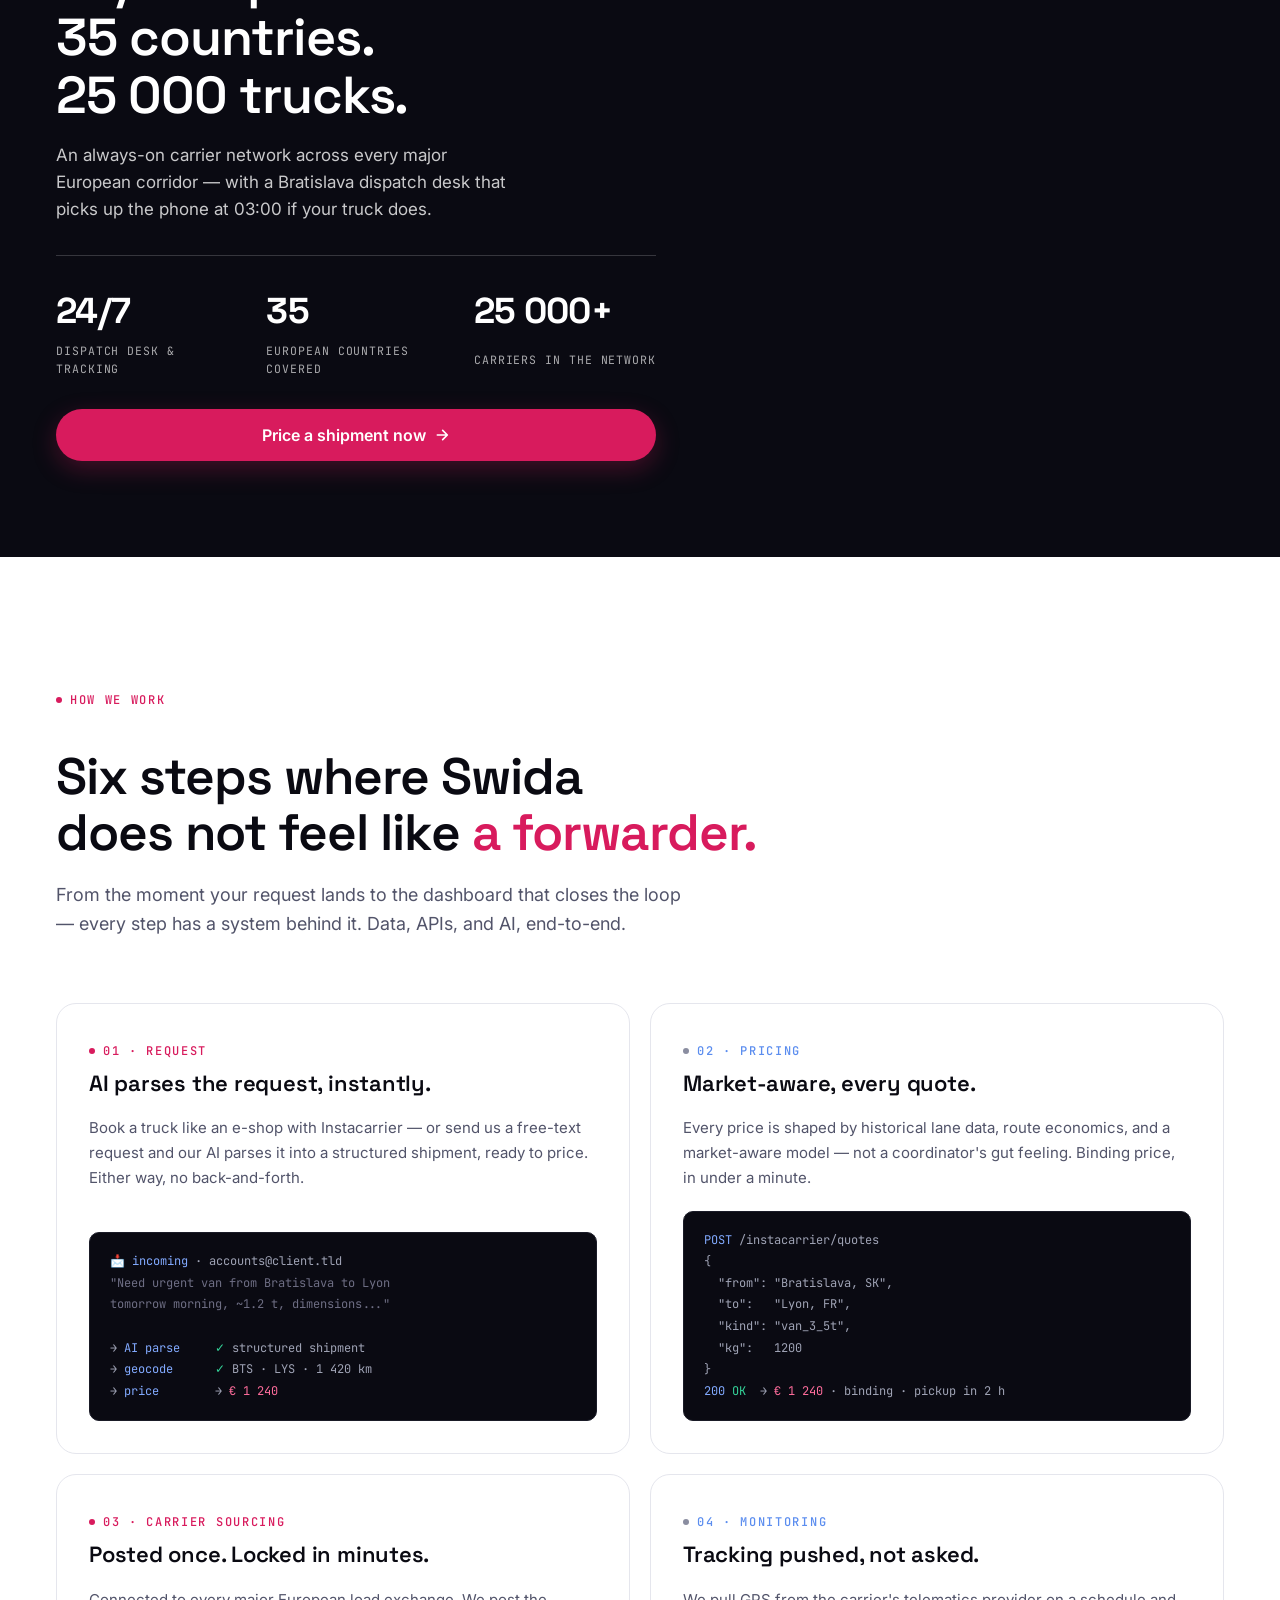
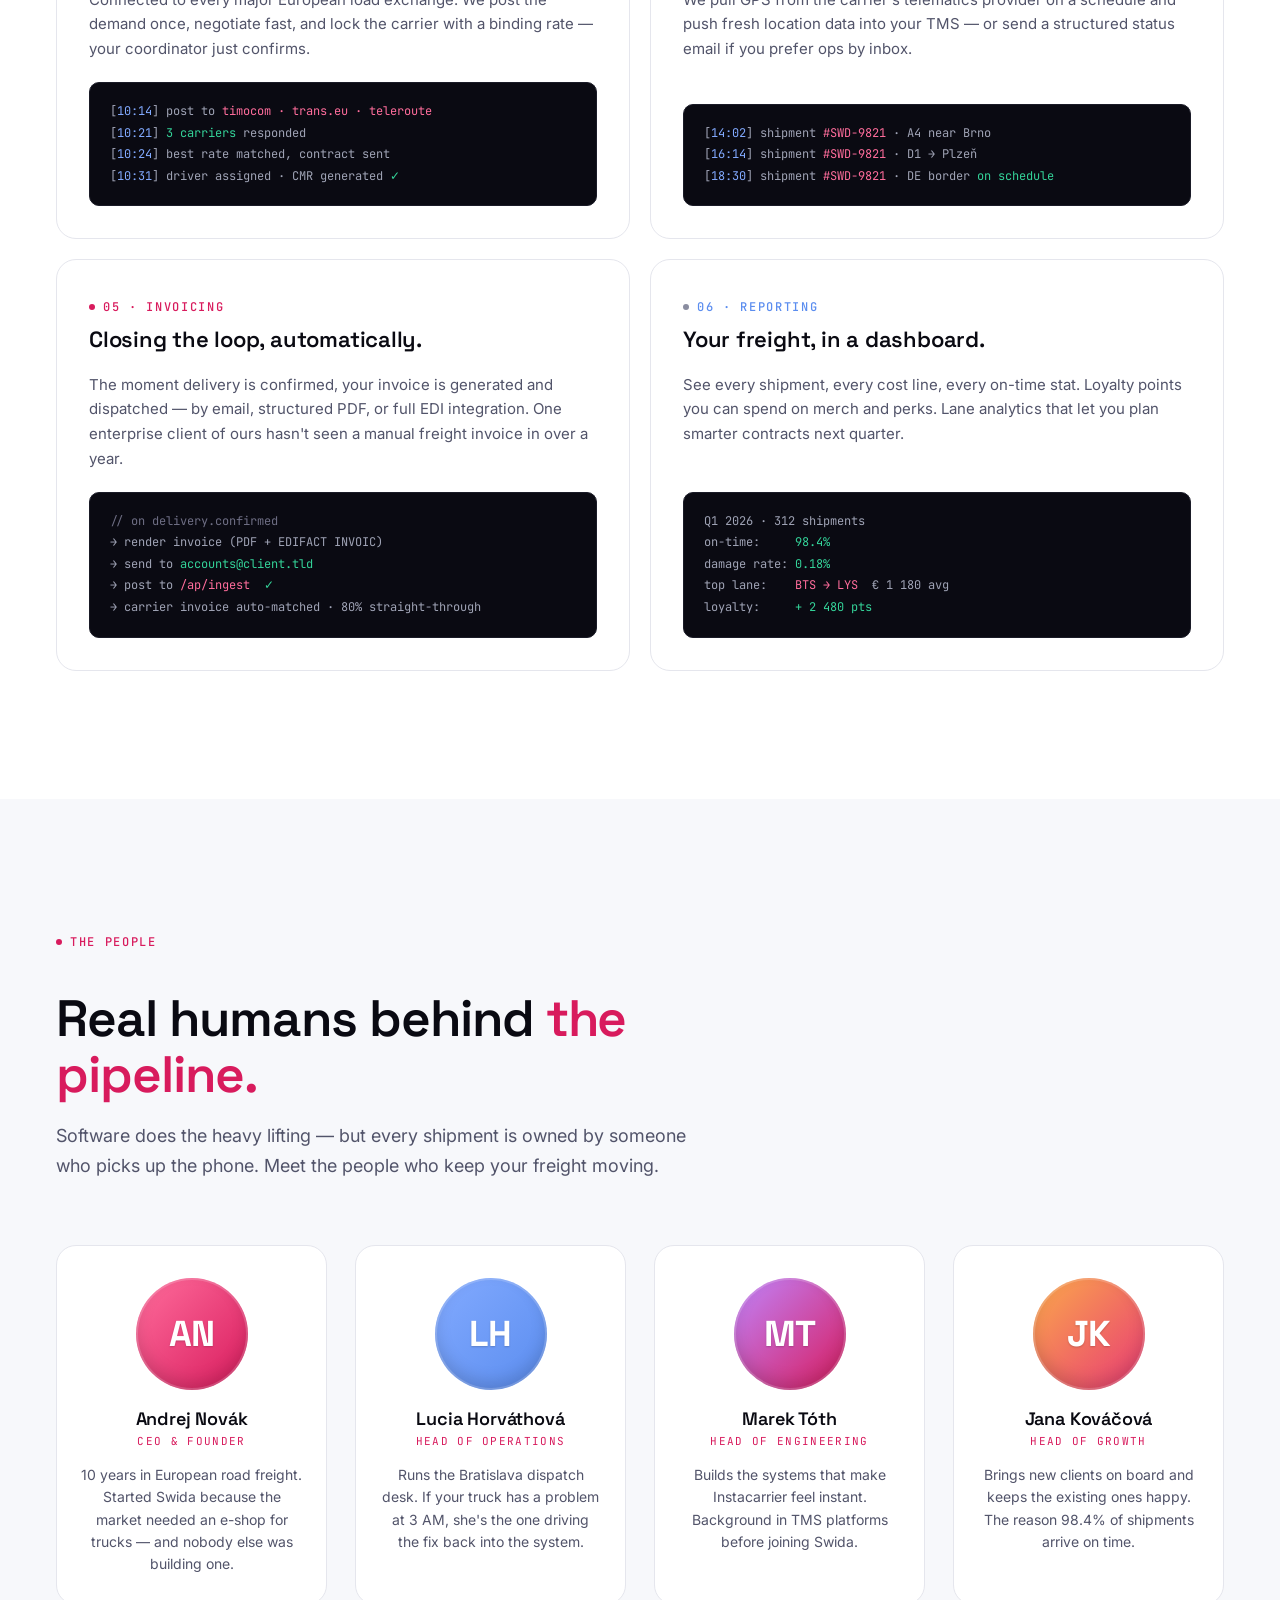
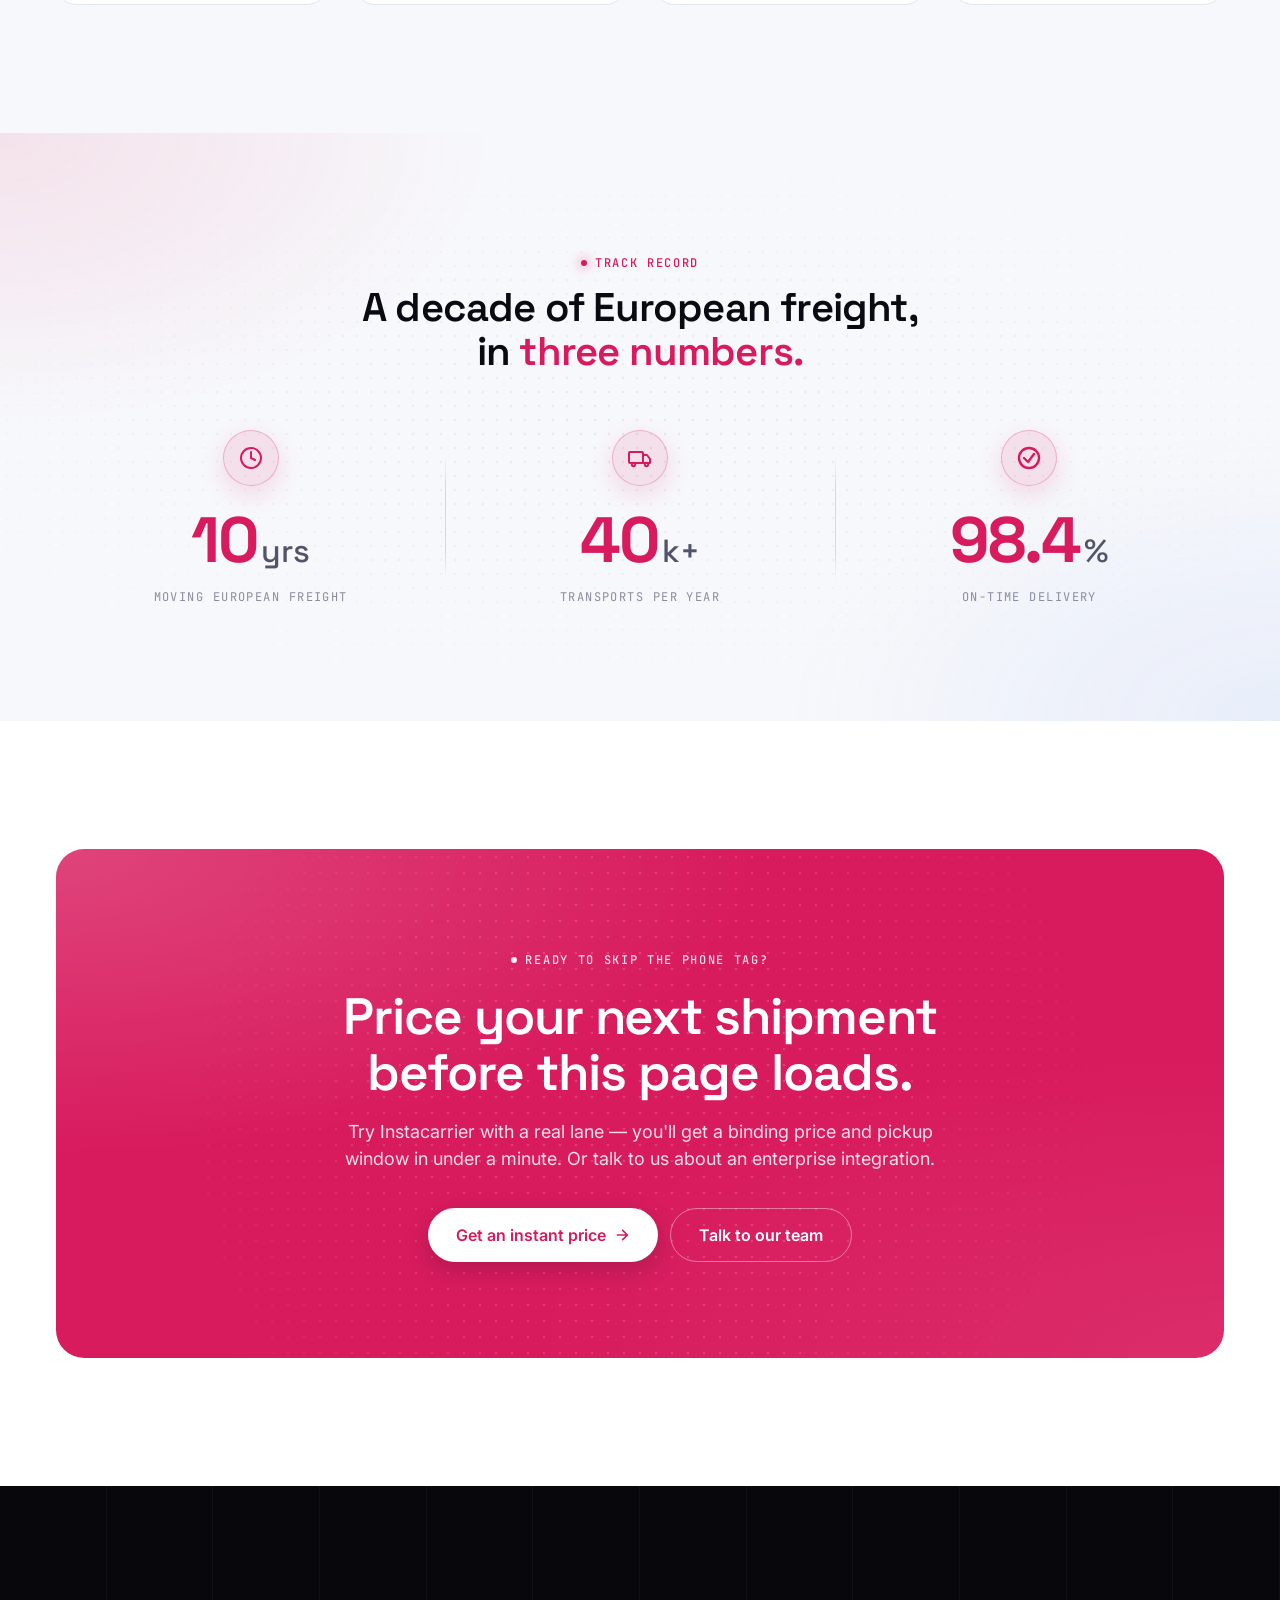
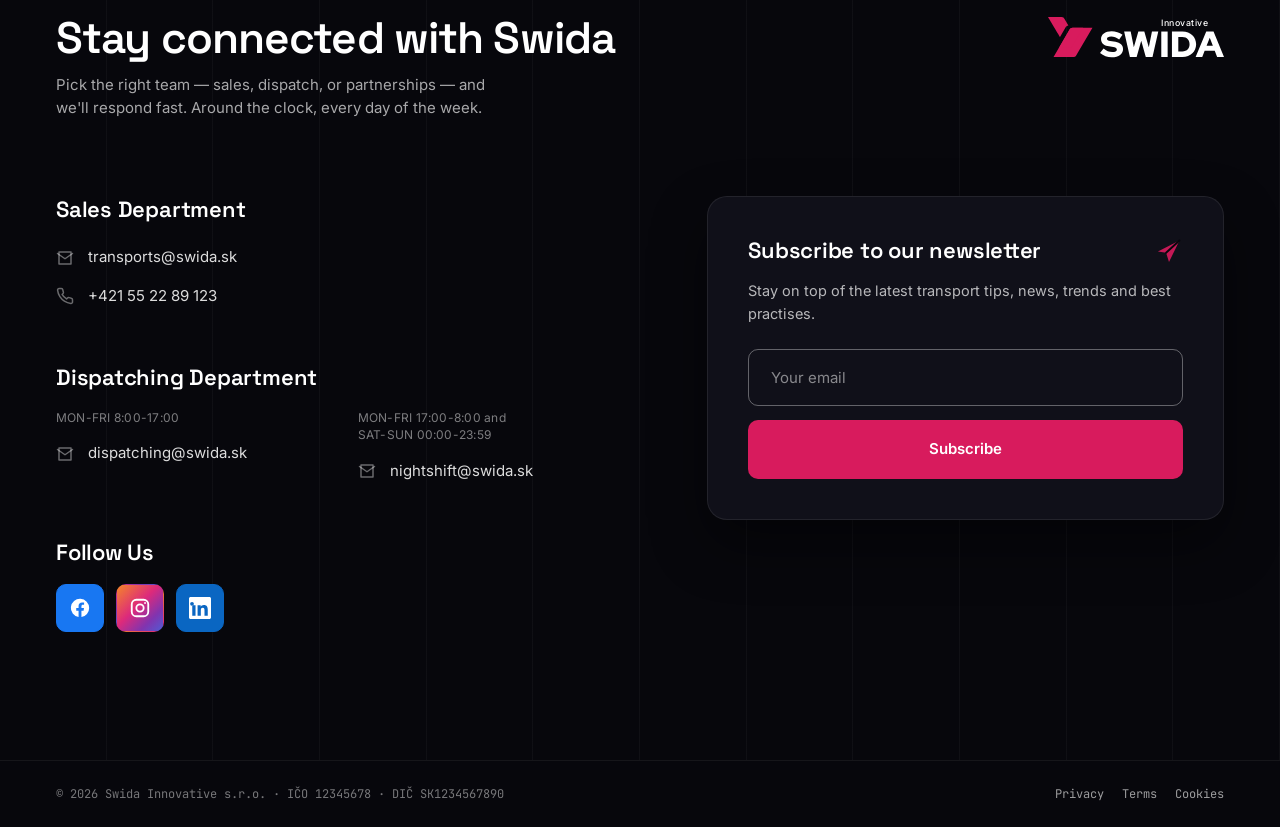
==== commit 43f8231c: "style(hero): enlarge map column, push route cards to the edges User feedback: 'skus mapu/ilustraciu/" ====
--- a/homepage/index.html
+++ b/homepage/index.html
@@ -329,7 +329,7 @@
       display:grid; grid-template-columns:1fr; gap:48px; align-items:center;
     }
     @media (min-width: 1080px) {
-      .hero__inner { grid-template-columns: minmax(0, 1fr) minmax(0, 1.1fr); gap:64px; }
+      .hero__inner { grid-template-columns: minmax(0, 0.9fr) minmax(0, 1.45fr); gap:48px; }
     }
     .hero__copy { max-width:600px; }
     .hero h1 { margin-block:20px 24px; }
@@ -493,31 +493,32 @@
       background:var(--c-bg);
       border:1px solid var(--c-line);
       border-radius:var(--r-md);
-      padding:14px 18px;
+      padding:12px 16px;
       box-shadow:var(--shadow-lift);
-      min-width:220px;
+      min-width:196px;
       pointer-events:none;
       transition:opacity 320ms var(--ease-out);
     }
-    .route-card--a { top:18%; right:8%; }
-    .route-card--b { bottom:22%; left:8%; }
+    /* Push cards to the corners so they stop blanketing the map's centre. */
+    .route-card--a { top:3%;  right:2%; }
+    .route-card--b { bottom:3%; left:2%; }
     .route-card__lane {
       display:flex; align-items:center; gap:6px;
-      font-size:13px; font-weight:600; color:var(--c-fg);
+      font-size:12.5px; font-weight:600; color:var(--c-fg);
       letter-spacing:-0.01em;
     }
     .route-card__lane .arrow { color:var(--c-brand-500); }
     .route-card__price {
-      margin-top:8px; font-family:var(--font-display);
-      font-size:1.5rem; font-weight:700; color:var(--c-fg);
+      margin-top:6px; font-family:var(--font-display);
+      font-size:1.375rem; font-weight:700; color:var(--c-fg);
       letter-spacing:-0.02em;
     }
     .route-card__meta {
-      margin-top:2px; font-family:var(--font-mono); font-size:11.5px;
+      margin-top:2px; font-family:var(--font-mono); font-size:11px;
       color:var(--c-fg-dim); letter-spacing:0.02em;
     }
     .route-card__progress {
-      margin-top:10px; height:5px; border-radius:var(--r-pill);
+      margin-top:8px; height:4px; border-radius:var(--r-pill);
       background:var(--c-bg-soft); overflow:hidden;
     }
     .route-card__progress span {
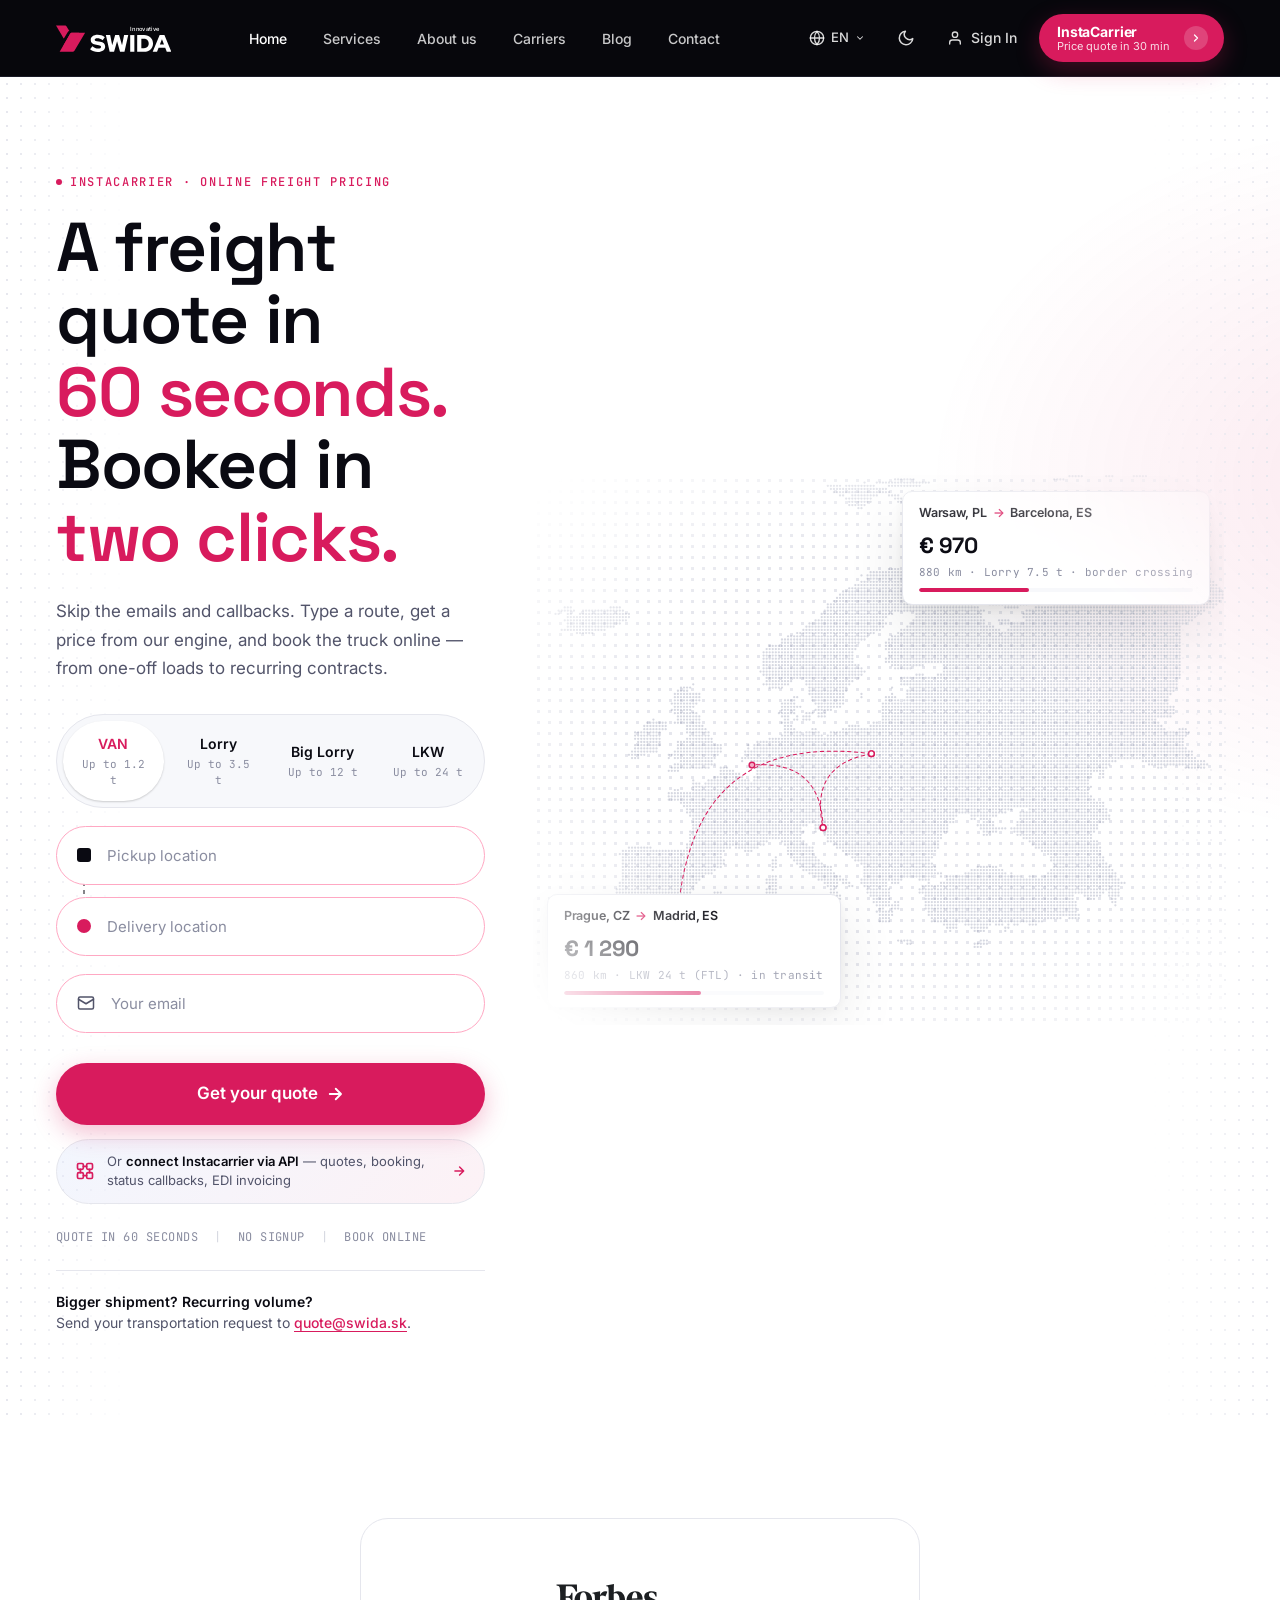
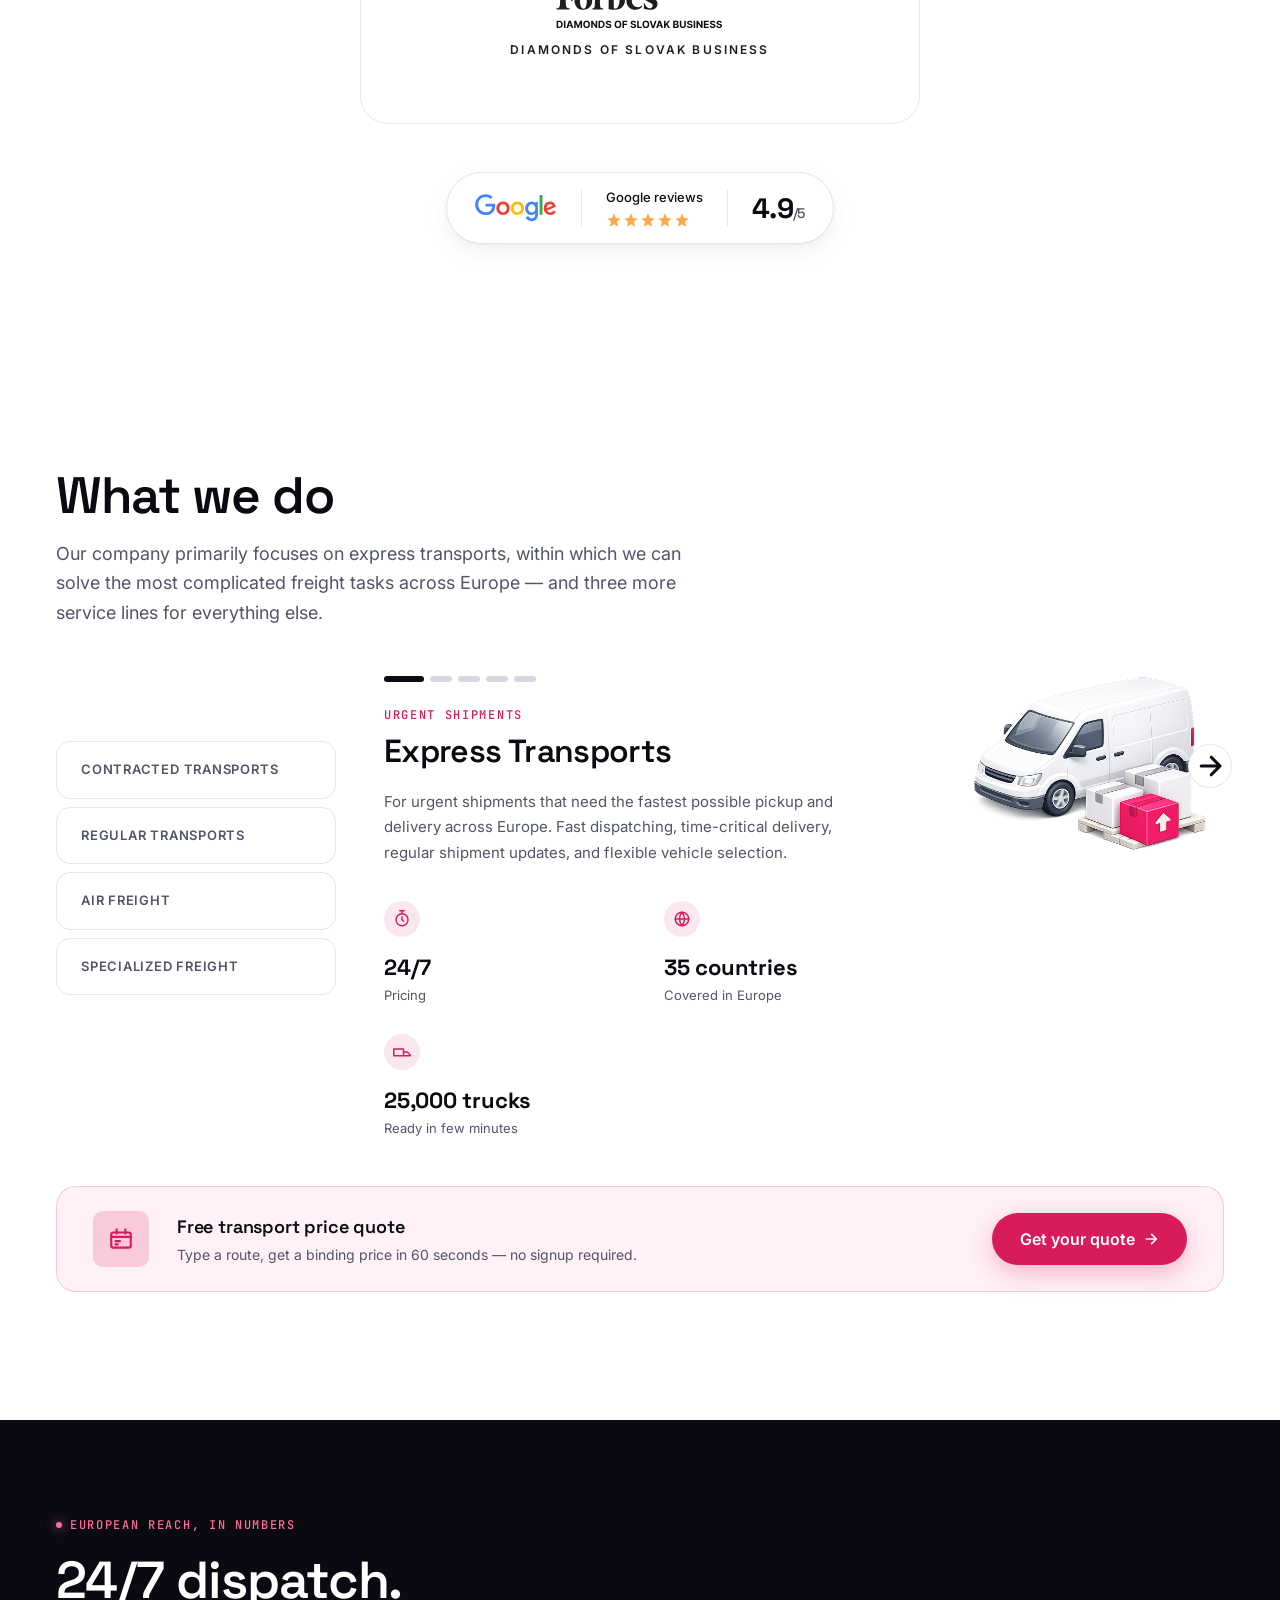
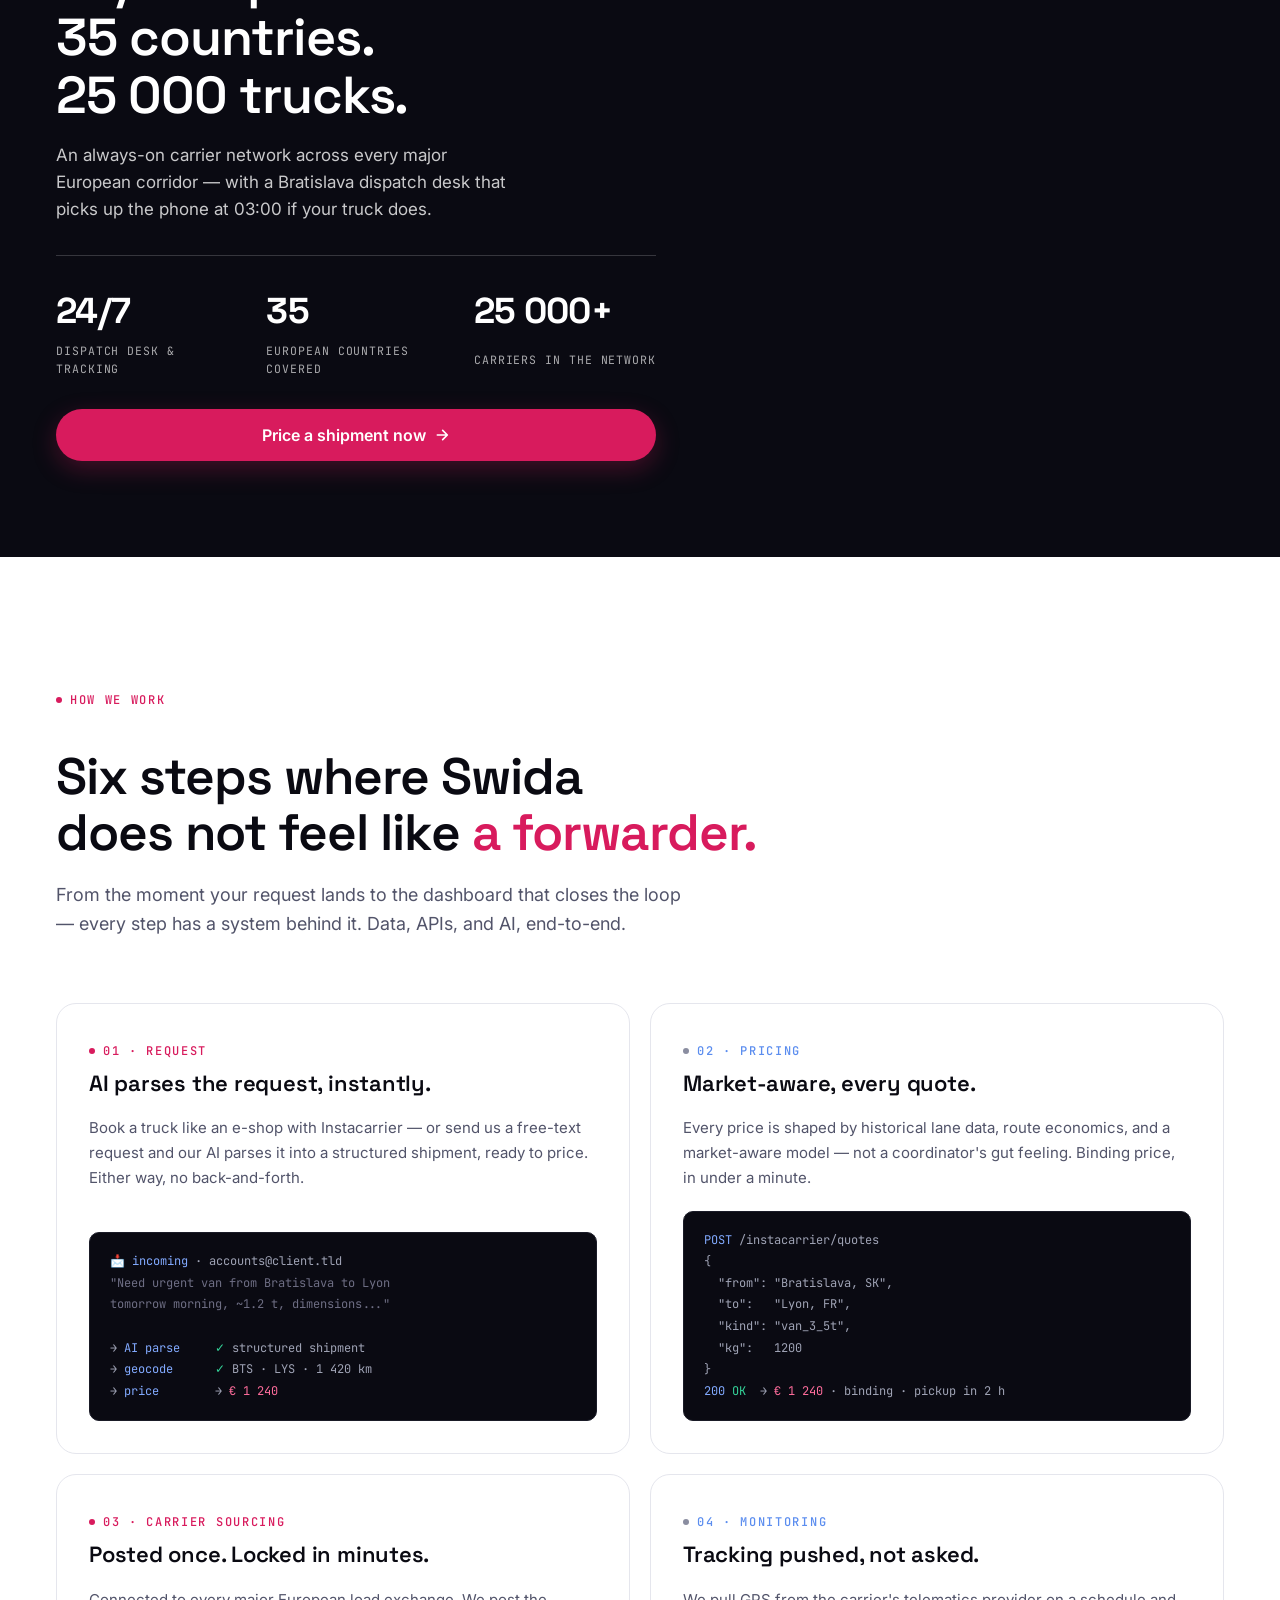
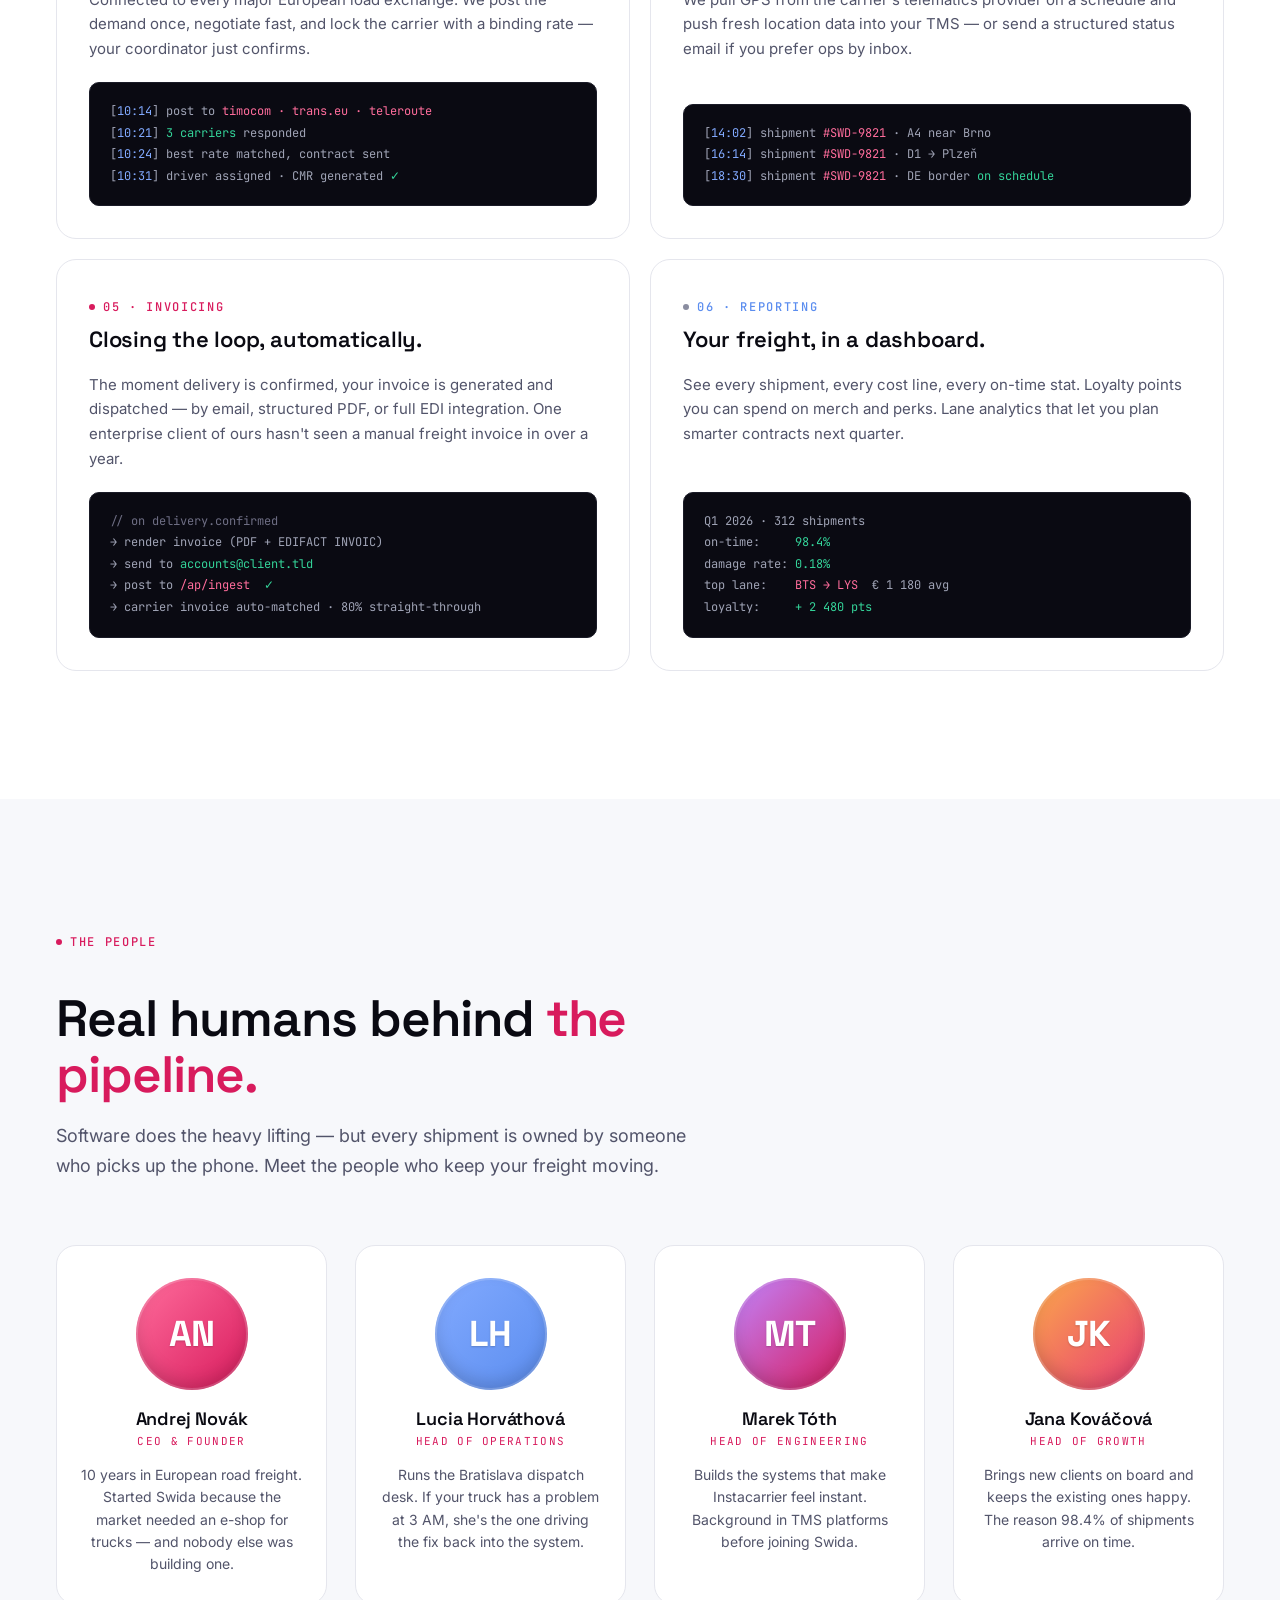
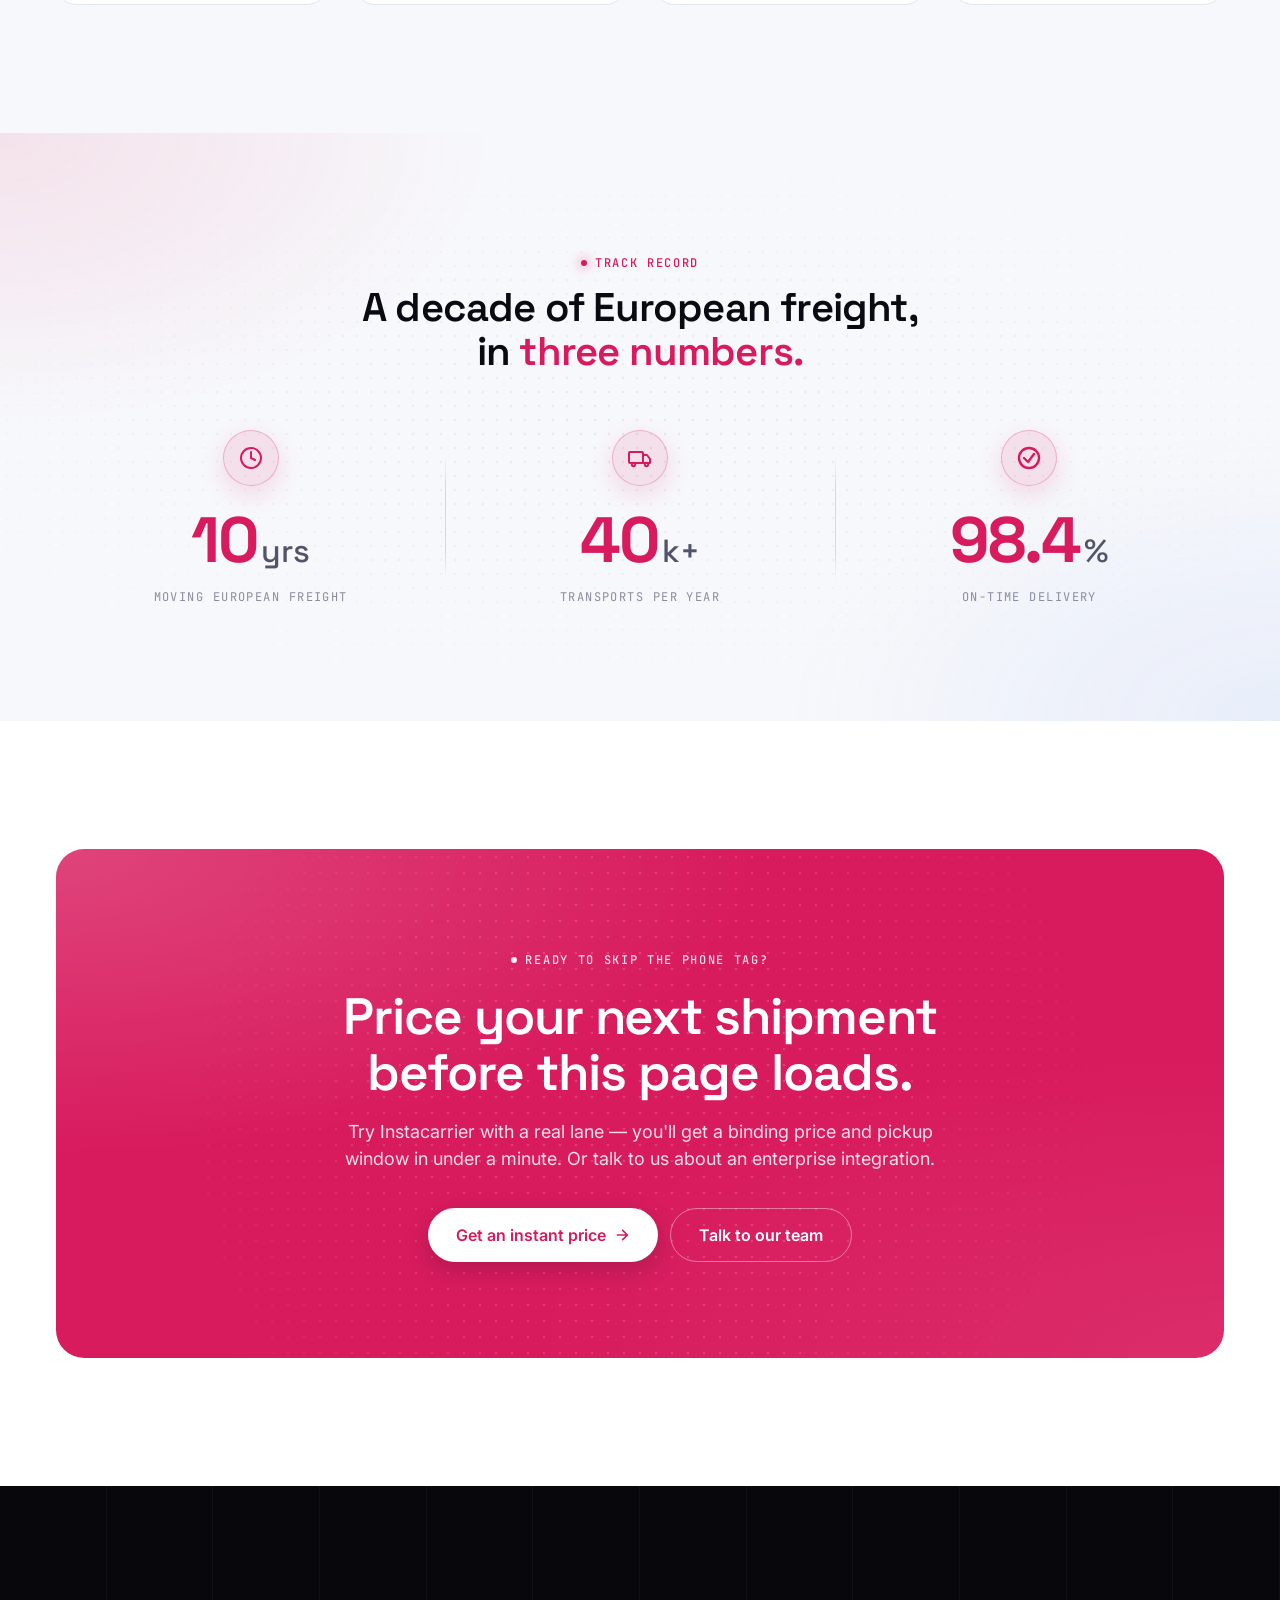
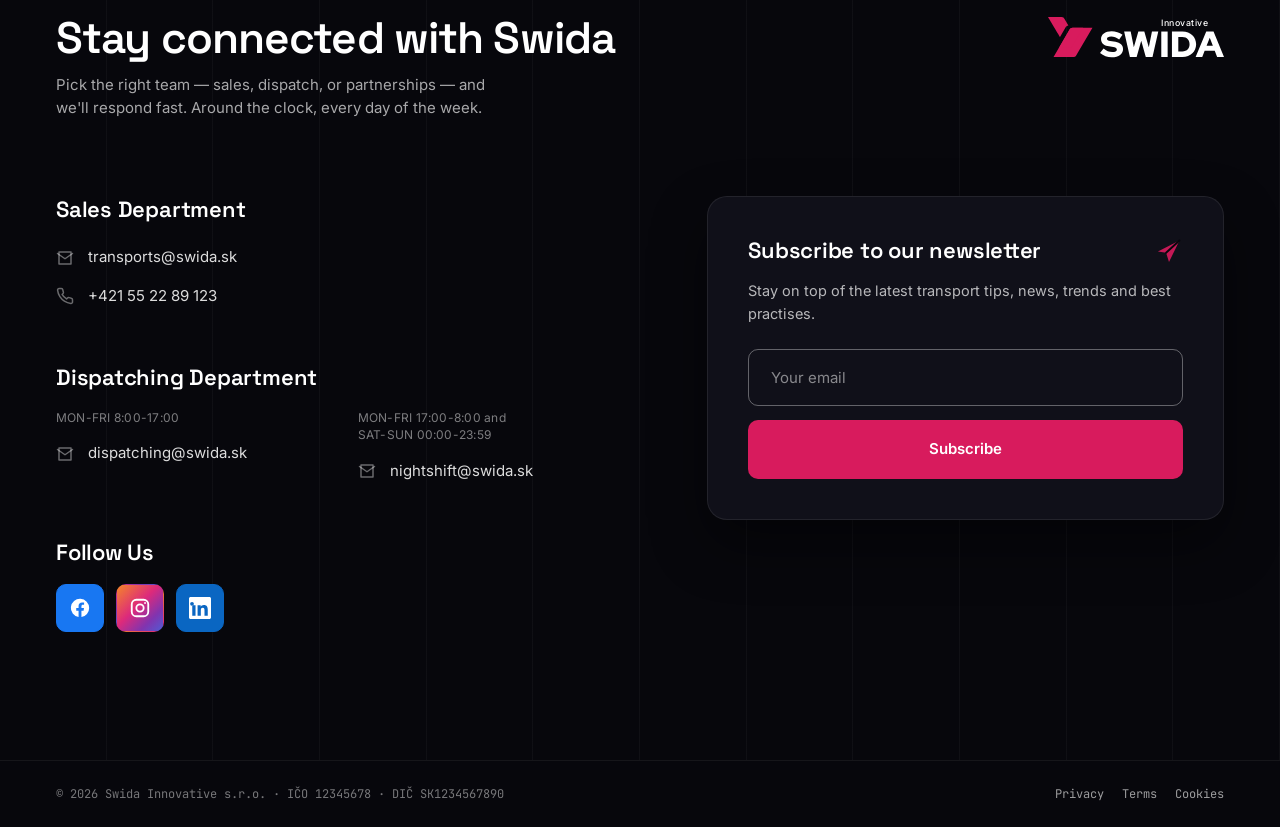
==== commit 7d8a6221: "feat: settings popover on Sign In click — Hero variant + Headline font The Sign In button in the top" ====
--- a/homepage/index.html
+++ b/homepage/index.html
@@ -24,7 +24,7 @@
 
   <link rel="preconnect" href="https://fonts.googleapis.com" />
   <link rel="preconnect" href="https://fonts.gstatic.com" crossorigin />
-  <link href="https://fonts.googleapis.com/css2?family=Inter:wght@400;500;600;700;800&family=Space+Grotesk:wght@500;600;700&family=JetBrains+Mono:wght@400;500&display=swap" rel="stylesheet" />
+  <link href="https://fonts.googleapis.com/css2?family=Inter:wght@400;500;600;700;800&family=Space+Grotesk:wght@500;600;700&family=JetBrains+Mono:wght@400;500&family=DM+Sans:wght@500;600;700&family=Manrope:wght@500;600;700&family=Outfit:wght@500;600;700&family=Sora:wght@500;600;700&display=swap" rel="stylesheet" />
 
   <style>
     /* ==========================================================================
@@ -231,6 +231,126 @@
     .btn--block { width:100%; }
     .btn .arrow { transition:transform var(--t-fast) var(--ease-out); }
     .btn:hover .arrow { transform:translateX(3px); }
+
+    /* ==========================================================================
+       SETTINGS POPOVER  (anchored to Sign In click)
+       ========================================================================== */
+    .nav__right { position:relative; }   /* anchor for popover */
+    .settings-popover {
+      position:absolute;
+      top:calc(100% + 12px); right:0;
+      width:min(380px, calc(100vw - 32px));
+      background:var(--c-bg);
+      color:var(--c-fg);
+      border:1px solid var(--c-line);
+      border-radius:var(--r-xl);
+      box-shadow:0 20px 60px rgba(10,10,20,0.25);
+      z-index:80;
+      max-height:min(80vh, 720px);
+      overflow:hidden;
+      display:flex; flex-direction:column;
+      animation:settings-pop 220ms var(--ease-out);
+    }
+    .settings-popover[hidden] { display:none; }
+    @keyframes settings-pop {
+      from { opacity:0; transform:translateY(-8px) scale(0.97); }
+      to   { opacity:1; transform:none; }
+    }
+    .settings-popover::before {
+      content:""; position:absolute;
+      top:-7px; right:32px; width:14px; height:14px;
+      background:var(--c-bg);
+      border-left:1px solid var(--c-line); border-top:1px solid var(--c-line);
+      transform:rotate(45deg);
+    }
+    .settings-popover__head {
+      display:flex; align-items:flex-start; gap:14px;
+      padding:18px 20px;
+      border-bottom:1px solid var(--c-line);
+    }
+    .settings-popover__head h3 {
+      font-size:0.9375rem; font-weight:600;
+      letter-spacing:-0.01em; color:var(--c-fg);
+      margin-bottom:3px;
+    }
+    .settings-popover__head p {
+      font-size:12px; line-height:1.5;
+      color:var(--c-fg-mute); max-width:30ch;
+    }
+    .settings-popover__close {
+      flex-shrink:0; width:28px; height:28px;
+      border-radius:var(--r-pill);
+      color:var(--c-fg-dim);
+      display:grid; place-items:center;
+      transition:background 140ms, color 140ms;
+    }
+    .settings-popover__close:hover { background:var(--c-bg-soft); color:var(--c-fg); }
+    .settings-popover__body {
+      overflow-y:auto;
+      padding:14px 16px 16px;
+    }
+    .settings-group {
+      padding:10px 4px;
+      border-bottom:1px solid var(--c-line-soft);
+    }
+    .settings-group:last-child { border-bottom:0; }
+    .settings-group__label {
+      display:block; padding:6px 8px 10px;
+      font-family:var(--font-mono);
+      font-size:10.5px; font-weight:500;
+      letter-spacing:0.12em; text-transform:uppercase;
+      color:var(--c-fg-dim);
+    }
+    .settings-options {
+      display:flex; flex-direction:column; gap:2px;
+      margin:0; padding:0; list-style:none;
+    }
+    .setting-btn {
+      display:flex; align-items:center; justify-content:space-between;
+      gap:8px; width:100%;
+      padding:10px 12px;
+      font-size:13px; text-align:left;
+      border-radius:var(--r-md);
+      transition:background 140ms, color 140ms;
+      cursor:pointer; color:var(--c-fg);
+    }
+    .setting-btn:hover { background:var(--c-bg-soft); }
+    .setting-btn.is-active {
+      background:rgba(216,27,93,0.08);
+      color:var(--c-brand-500);
+      font-weight:600;
+    }
+    .setting-btn__meta {
+      font-family:var(--font-mono); font-size:11px;
+      color:var(--c-fg-dim); flex-shrink:0;
+    }
+    .setting-btn.is-active .setting-btn__meta { color:var(--c-brand-500); }
+    .setting-btn__check {
+      width:18px; height:18px; flex-shrink:0;
+      color:var(--c-brand-500); opacity:0;
+      transition:opacity 140ms;
+    }
+    .setting-btn.is-active .setting-btn__check { opacity:1; }
+    .settings-popover__foot {
+      padding:12px 20px;
+      border-top:1px solid var(--c-line);
+      font-family:var(--font-mono); font-size:11px;
+      color:var(--c-fg-dim);
+      display:flex; align-items:center; gap:8px;
+      background:var(--c-bg-soft);
+    }
+    .settings-popover__foot::before {
+      content:""; width:6px; height:6px; border-radius:50%;
+      background:var(--c-success);
+    }
+    [data-settings-trigger].is-active {
+      background:rgba(255,255,255,0.12) !important;
+      color:#fff !important;
+    }
+
+    /* Variant slot wrapper — when a variant is active, default hero hides */
+    [data-original-hero][hidden] { display:none; }
+    [data-variant-slot] { /* nothing intrinsic; injected content carries its own styles */ }
 
     /* ==========================================================================
        NAV  (always dark on both themes)
@@ -1400,10 +1520,103 @@
           </svg>
         </button>
 
-        <a href="#" class="nav__sign">
+        <button type="button" class="nav__sign" data-settings-trigger aria-haspopup="dialog" aria-expanded="false">
           <svg width="16" height="16" viewBox="0 0 24 24" fill="none" stroke="currentColor" stroke-width="2" stroke-linecap="round" stroke-linejoin="round" aria-hidden="true"><path d="M20 21v-2a4 4 0 00-4-4H8a4 4 0 00-4 4v2"/><circle cx="12" cy="7" r="4"/></svg>
           Sign In
-        </a>
+        </button>
+
+        <!-- Settings popover (opens when Sign In is clicked) -->
+        <div class="settings-popover" data-settings-popover role="dialog" aria-label="Display settings" hidden>
+          <header class="settings-popover__head">
+            <div style="flex:1">
+              <h3>Display settings</h3>
+              <p>Try different hero designs and headline fonts. Choices persist in your browser.</p>
+            </div>
+            <button class="settings-popover__close" type="button" aria-label="Close" data-settings-close>
+              <svg width="16" height="16" viewBox="0 0 24 24" fill="none" stroke="currentColor" stroke-width="2.5" stroke-linecap="round" stroke-linejoin="round"><path d="M18 6L6 18M6 6l12 12"/></svg>
+            </button>
+          </header>
+
+          <div class="settings-popover__body">
+            <section class="settings-group">
+              <span class="settings-group__label">Hero section design</span>
+              <ul class="settings-options" role="radiogroup" aria-label="Hero design">
+                <li><button class="setting-btn is-active" type="button" data-set-hero="default" role="radio" aria-checked="true">
+                  <span>Default · Map + Instacarrier form</span>
+                  <span class="setting-btn__meta">Current</span>
+                  <svg class="setting-btn__check" viewBox="0 0 24 24" fill="none" stroke="currentColor" stroke-width="2.5" stroke-linecap="round" stroke-linejoin="round"><polyline points="20 6 9 17 4 12"/></svg>
+                </button></li>
+                <li><button class="setting-btn" type="button" data-set-hero="v1" role="radio" aria-checked="false">
+                  <span>V1 · Live Order Ticker</span>
+                  <svg class="setting-btn__check" viewBox="0 0 24 24" fill="none" stroke="currentColor" stroke-width="2.5" stroke-linecap="round" stroke-linejoin="round"><polyline points="20 6 9 17 4 12"/></svg>
+                </button></li>
+                <li><button class="setting-btn" type="button" data-set-hero="v2" role="radio" aria-checked="false">
+                  <span>V2 · Massive Interactive Map</span>
+                  <svg class="setting-btn__check" viewBox="0 0 24 24" fill="none" stroke="currentColor" stroke-width="2.5" stroke-linecap="round" stroke-linejoin="round"><polyline points="20 6 9 17 4 12"/></svg>
+                </button></li>
+                <li><button class="setting-btn" type="button" data-set-hero="v3" role="radio" aria-checked="false">
+                  <span>V3 · Terminal / API-first</span>
+                  <svg class="setting-btn__check" viewBox="0 0 24 24" fill="none" stroke="currentColor" stroke-width="2.5" stroke-linecap="round" stroke-linejoin="round"><polyline points="20 6 9 17 4 12"/></svg>
+                </button></li>
+                <li><button class="setting-btn" type="button" data-set-hero="v4" role="radio" aria-checked="false">
+                  <span>V4 · Vehicle Gallery Picker</span>
+                  <svg class="setting-btn__check" viewBox="0 0 24 24" fill="none" stroke="currentColor" stroke-width="2.5" stroke-linecap="round" stroke-linejoin="round"><polyline points="20 6 9 17 4 12"/></svg>
+                </button></li>
+                <li><button class="setting-btn" type="button" data-set-hero="v5" role="radio" aria-checked="false">
+                  <span>V5 · Conversational AI</span>
+                  <svg class="setting-btn__check" viewBox="0 0 24 24" fill="none" stroke="currentColor" stroke-width="2.5" stroke-linecap="round" stroke-linejoin="round"><polyline points="20 6 9 17 4 12"/></svg>
+                </button></li>
+                <li><button class="setting-btn" type="button" data-set-hero="v6" role="radio" aria-checked="false">
+                  <span>V6 · Single Search Bar</span>
+                  <svg class="setting-btn__check" viewBox="0 0 24 24" fill="none" stroke="currentColor" stroke-width="2.5" stroke-linecap="round" stroke-linejoin="round"><polyline points="20 6 9 17 4 12"/></svg>
+                </button></li>
+                <li><button class="setting-btn" type="button" data-set-hero="v7" role="radio" aria-checked="false">
+                  <span>V7 · Book / Integrate Toggle</span>
+                  <svg class="setting-btn__check" viewBox="0 0 24 24" fill="none" stroke="currentColor" stroke-width="2.5" stroke-linecap="round" stroke-linejoin="round"><polyline points="20 6 9 17 4 12"/></svg>
+                </button></li>
+                <li><button class="setting-btn" type="button" data-set-hero="v8" role="radio" aria-checked="false">
+                  <span>V8 · Animated Price Counter</span>
+                  <svg class="setting-btn__check" viewBox="0 0 24 24" fill="none" stroke="currentColor" stroke-width="2.5" stroke-linecap="round" stroke-linejoin="round"><polyline points="20 6 9 17 4 12"/></svg>
+                </button></li>
+              </ul>
+            </section>
+
+            <section class="settings-group">
+              <span class="settings-group__label">Headline font</span>
+              <ul class="settings-options" role="radiogroup" aria-label="Headline font">
+                <li><button class="setting-btn is-active" type="button" data-set-font="Space Grotesk" role="radio" aria-checked="true" style="font-family:'Space Grotesk', sans-serif">
+                  <span>Space Grotesk</span>
+                  <span class="setting-btn__meta">Default</span>
+                  <svg class="setting-btn__check" viewBox="0 0 24 24" fill="none" stroke="currentColor" stroke-width="2.5" stroke-linecap="round" stroke-linejoin="round"><polyline points="20 6 9 17 4 12"/></svg>
+                </button></li>
+                <li><button class="setting-btn" type="button" data-set-font="Inter" role="radio" aria-checked="false" style="font-family:'Inter', sans-serif">
+                  <span>Inter</span>
+                  <svg class="setting-btn__check" viewBox="0 0 24 24" fill="none" stroke="currentColor" stroke-width="2.5" stroke-linecap="round" stroke-linejoin="round"><polyline points="20 6 9 17 4 12"/></svg>
+                </button></li>
+                <li><button class="setting-btn" type="button" data-set-font="DM Sans" role="radio" aria-checked="false" style="font-family:'DM Sans', sans-serif">
+                  <span>DM Sans</span>
+                  <svg class="setting-btn__check" viewBox="0 0 24 24" fill="none" stroke="currentColor" stroke-width="2.5" stroke-linecap="round" stroke-linejoin="round"><polyline points="20 6 9 17 4 12"/></svg>
+                </button></li>
+                <li><button class="setting-btn" type="button" data-set-font="Manrope" role="radio" aria-checked="false" style="font-family:'Manrope', sans-serif">
+                  <span>Manrope</span>
+                  <svg class="setting-btn__check" viewBox="0 0 24 24" fill="none" stroke="currentColor" stroke-width="2.5" stroke-linecap="round" stroke-linejoin="round"><polyline points="20 6 9 17 4 12"/></svg>
+                </button></li>
+                <li><button class="setting-btn" type="button" data-set-font="Outfit" role="radio" aria-checked="false" style="font-family:'Outfit', sans-serif">
+                  <span>Outfit</span>
+                  <svg class="setting-btn__check" viewBox="0 0 24 24" fill="none" stroke="currentColor" stroke-width="2.5" stroke-linecap="round" stroke-linejoin="round"><polyline points="20 6 9 17 4 12"/></svg>
+                </button></li>
+                <li><button class="setting-btn" type="button" data-set-font="Sora" role="radio" aria-checked="false" style="font-family:'Sora', sans-serif">
+                  <span>Sora</span>
+                  <svg class="setting-btn__check" viewBox="0 0 24 24" fill="none" stroke="currentColor" stroke-width="2.5" stroke-linecap="round" stroke-linejoin="round"><polyline points="20 6 9 17 4 12"/></svg>
+                </button></li>
+              </ul>
+            </section>
+          </div>
+
+          <footer class="settings-popover__foot">
+            <span>Persisted locally · refreshes won't lose your picks</span>
+          </footer>
+        </div>
 
         <a href="#instacarrier" class="nav__cta">
           <div class="nav__cta-stack">
@@ -1421,7 +1634,10 @@
   <main id="main">
 
     <!-- ============== HERO ============== -->
-    <section class="hero" id="instacarrier">
+    <!-- Slot for swapped-in hero variants (Sign In → Display settings) -->
+    <div data-variant-slot></div>
+
+    <section class="hero" id="instacarrier" data-original-hero>
       <div class="container hero__inner">
 
         <div class="hero__copy reveal">
@@ -2413,6 +2629,150 @@
 
       function tickA() { fillCard(".route-card--a", nextForCard(cardARecent)); }
       function tickB() { fillCard(".route-card--b", nextForCard(cardBRecent)); }
+
+      /* =====================================================================
+         SETTINGS POPOVER (Sign In → Display settings panel)
+         ===================================================================== */
+      var trigger   = document.querySelector("[data-settings-trigger]");
+      var popover   = document.querySelector("[data-settings-popover]");
+      var closeBtn  = document.querySelector("[data-settings-close]");
+      var variantSlot = document.querySelector("[data-variant-slot]");
+      var originalHero = document.querySelector("[data-original-hero]");
+
+      function setOpen(open) {
+        if (!popover) return;
+        popover.hidden = !open;
+        if (trigger) {
+          trigger.classList.toggle("is-active", open);
+          trigger.setAttribute("aria-expanded", String(open));
+        }
+      }
+      function togglePopover() { setOpen(popover && popover.hidden); }
+      if (trigger) trigger.addEventListener("click", function (e) { e.preventDefault(); togglePopover(); });
+      if (closeBtn) closeBtn.addEventListener("click", function () { setOpen(false); });
+      document.addEventListener("click", function (e) {
+        if (!popover || popover.hidden) return;
+        if (popover.contains(e.target)) return;
+        if (trigger && trigger.contains(e.target)) return;
+        setOpen(false);
+      });
+      document.addEventListener("keydown", function (e) {
+        if (e.key === "Escape" && popover && !popover.hidden) setOpen(false);
+      });
+
+      /* ------- Font swap (CSS --font-display) ------- */
+      function applyFont(name) {
+        var stack = (name === "Space Grotesk")
+          ? '"Space Grotesk", "Inter", system-ui, sans-serif'
+          : '"' + name + '", "Inter", system-ui, sans-serif';
+        document.documentElement.style.setProperty("--font-display", stack);
+        document.querySelectorAll("[data-set-font]").forEach(function (b) {
+          var on = b.dataset.setFont === name;
+          b.classList.toggle("is-active", on);
+          b.setAttribute("aria-checked", String(on));
+        });
+        try { localStorage.setItem("swida-headline-font", name); } catch (e) {}
+      }
+      document.querySelectorAll("[data-set-font]").forEach(function (b) {
+        b.addEventListener("click", function () { applyFont(b.dataset.setFont); });
+      });
+
+      /* ------- Hero variant fetch + inject ------- */
+      var variantStyleId = "variant-injected-styles";
+      var variantScriptId = "variant-injected-script";
+      var loadingVariant = false;
+
+      function setActiveVariantBtn(name) {
+        document.querySelectorAll("[data-set-hero]").forEach(function (b) {
+          var on = b.dataset.setHero === name;
+          b.classList.toggle("is-active", on);
+          b.setAttribute("aria-checked", String(on));
+        });
+      }
+      function clearVariant() {
+        var old = document.getElementById(variantStyleId);
+        if (old) old.remove();
+        var oldScript = document.getElementById(variantScriptId);
+        if (oldScript) oldScript.remove();
+        if (variantSlot) variantSlot.innerHTML = "";
+        if (originalHero) originalHero.hidden = false;
+      }
+
+      async function applyHeroVariant(name) {
+        if (loadingVariant) return;
+        if (name === "default") {
+          clearVariant();
+          setActiveVariantBtn("default");
+          try { localStorage.setItem("swida-hero-variant", "default"); } catch (e) {}
+          return;
+        }
+        loadingVariant = true;
+        try {
+          var resp = await fetch("hero-variants.html", { cache: "no-cache" });
+          if (!resp.ok) throw new Error("fetch failed: " + resp.status);
+          var html = await resp.text();
+          var doc = new DOMParser().parseFromString(html, "text/html");
+          var variantEl = doc.getElementById(name);
+          if (!variantEl) throw new Error("variant section not found: " + name);
+
+          // Strip the variant-head label
+          var head = variantEl.querySelector(".variant-head");
+          if (head) head.remove();
+
+          // Inject the variant CSS (just once per swap)
+          var srcStyle = doc.querySelector("style");
+          if (srcStyle) {
+            var styleEl = document.getElementById(variantStyleId);
+            if (!styleEl) {
+              styleEl = document.createElement("style");
+              styleEl.id = variantStyleId;
+              document.head.appendChild(styleEl);
+            }
+            styleEl.textContent = srcStyle.textContent;
+          }
+
+          // Hide the default hero, mount the variant
+          if (originalHero) originalHero.hidden = true;
+          variantSlot.innerHTML = "";
+          variantSlot.appendChild(variantEl);
+
+          // Run the variant scripts (creates the animations / intervals)
+          var oldScript = document.getElementById(variantScriptId);
+          if (oldScript) oldScript.remove();
+          var srcScript = doc.querySelector("script");
+          if (srcScript) {
+            var newScript = document.createElement("script");
+            newScript.id = variantScriptId;
+            newScript.textContent = srcScript.textContent;
+            document.body.appendChild(newScript);
+          }
+
+          setActiveVariantBtn(name);
+          try { localStorage.setItem("swida-hero-variant", name); } catch (e) {}
+          // Scroll the variant into view
+          variantSlot.scrollIntoView({ behavior: "smooth", block: "start" });
+        } catch (err) {
+          console.error("Failed to load hero variant", name, err);
+          alert("Couldn't load variant — open the page over HTTP (Pages or 'npx serve') for fetch to work.");
+        } finally {
+          loadingVariant = false;
+        }
+      }
+      document.querySelectorAll("[data-set-hero]").forEach(function (b) {
+        b.addEventListener("click", function () { applyHeroVariant(b.dataset.setHero); });
+      });
+
+      /* ------- Restore persisted settings on load ------- */
+      try {
+        var savedFont = localStorage.getItem("swida-headline-font");
+        if (savedFont) applyFont(savedFont);
+      } catch (e) {}
+      try {
+        var savedVariant = localStorage.getItem("swida-hero-variant");
+        if (savedVariant && savedVariant !== "default") {
+          applyHeroVariant(savedVariant);
+        }
+      } catch (e) {}
 
       /* =====================================================================
          STATS COUNTER (count-up animation when showcase enters viewport)
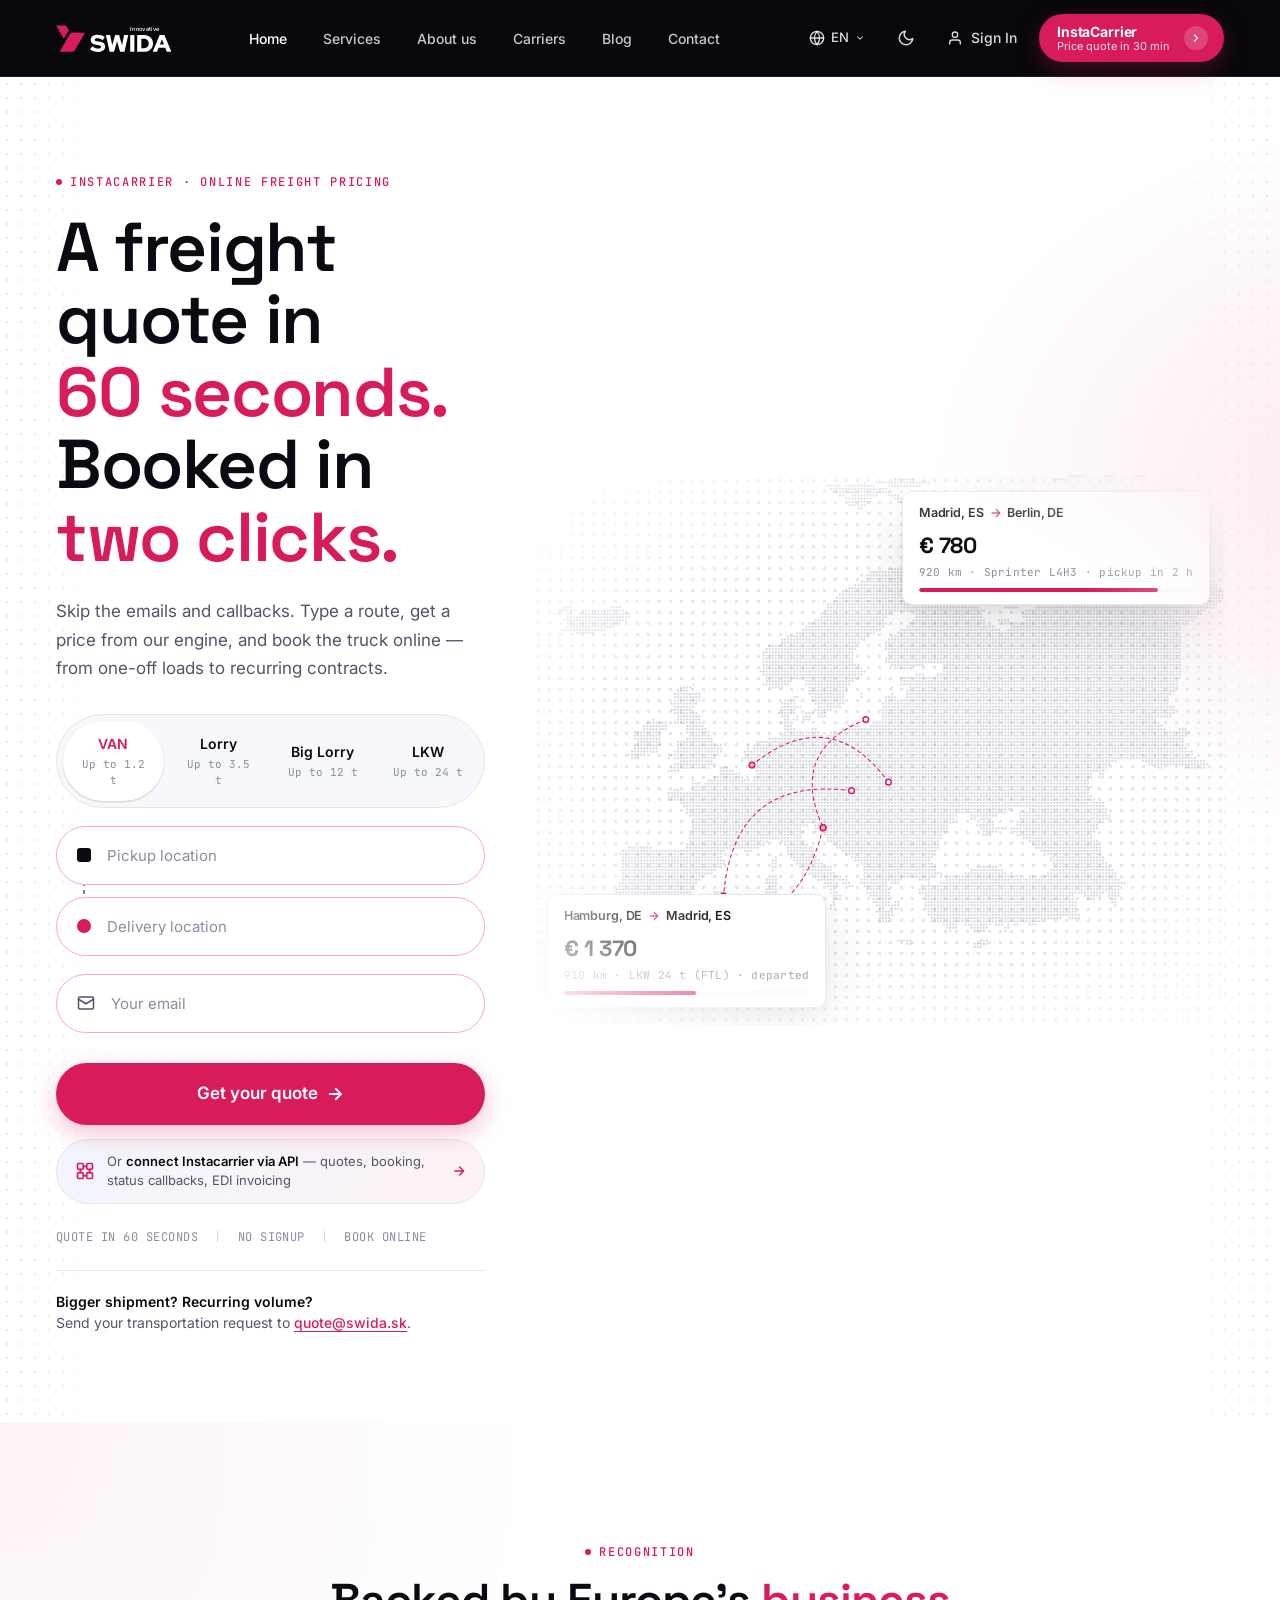
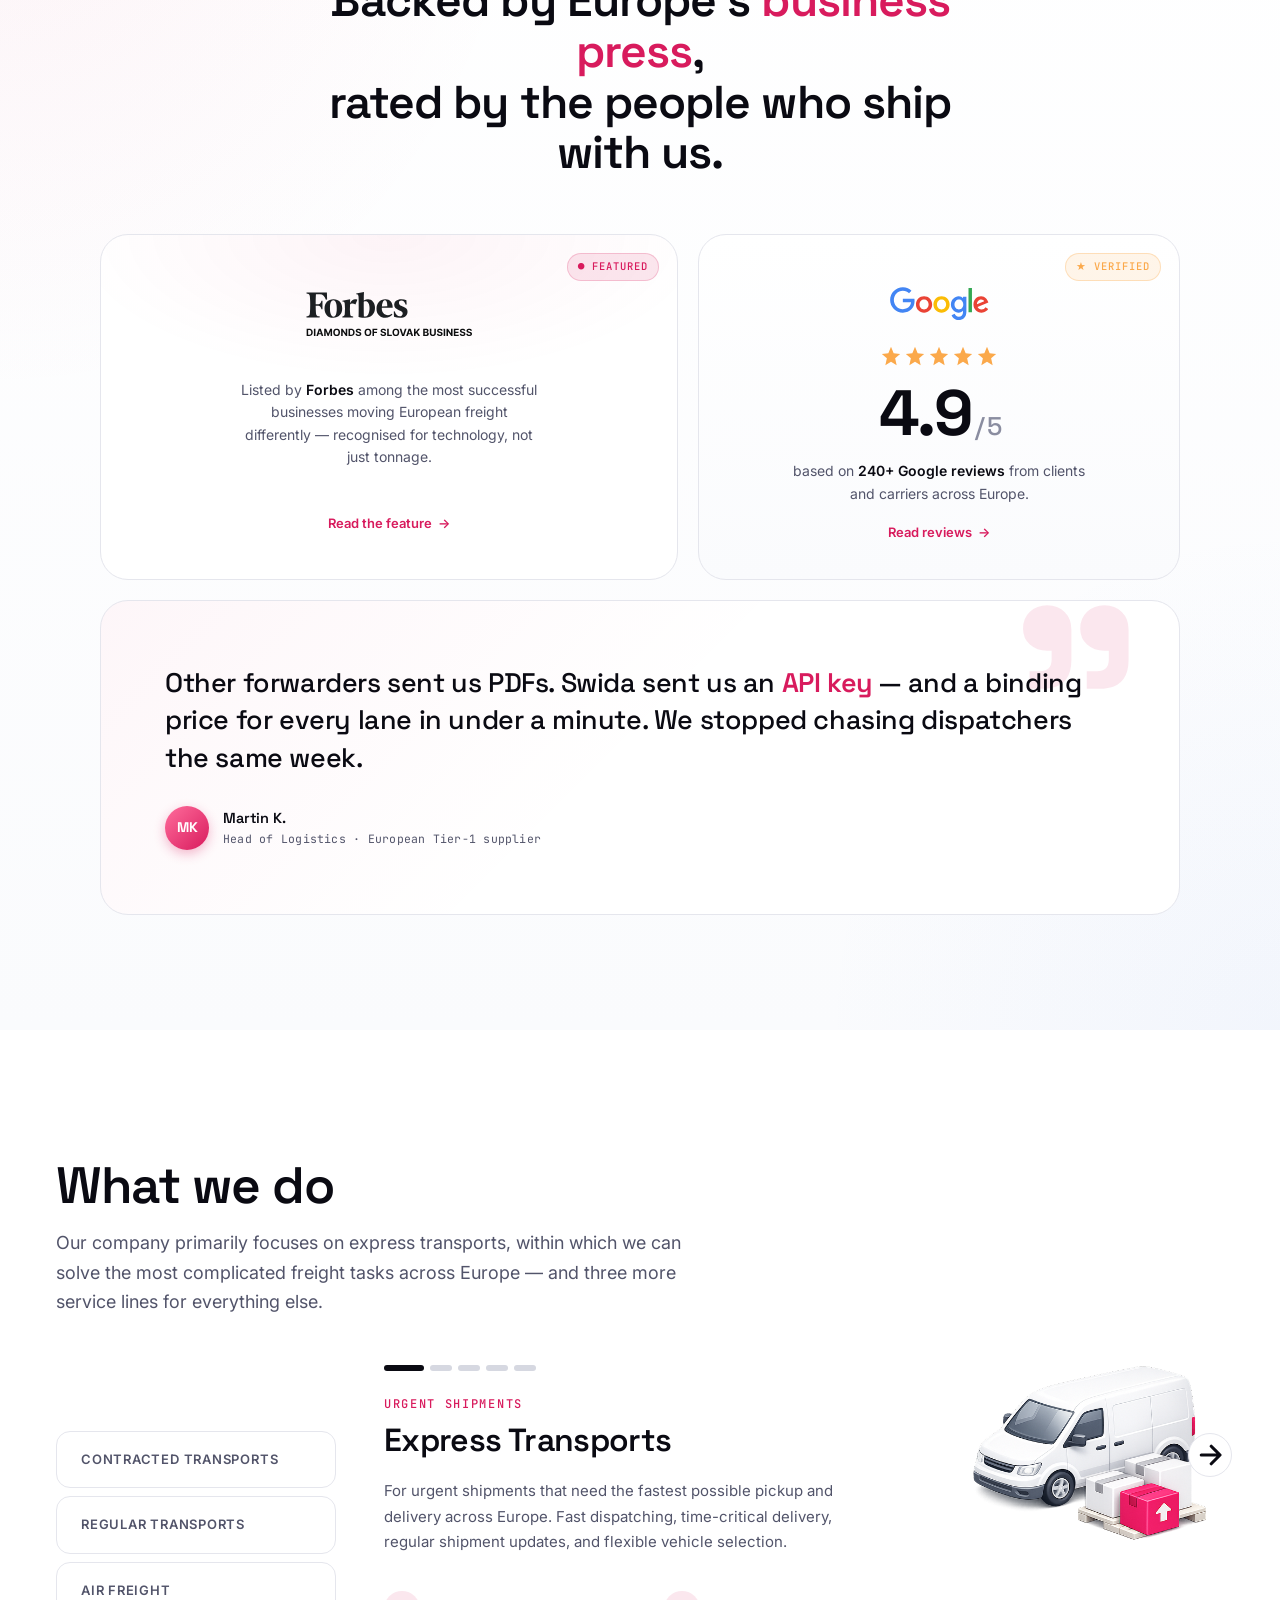
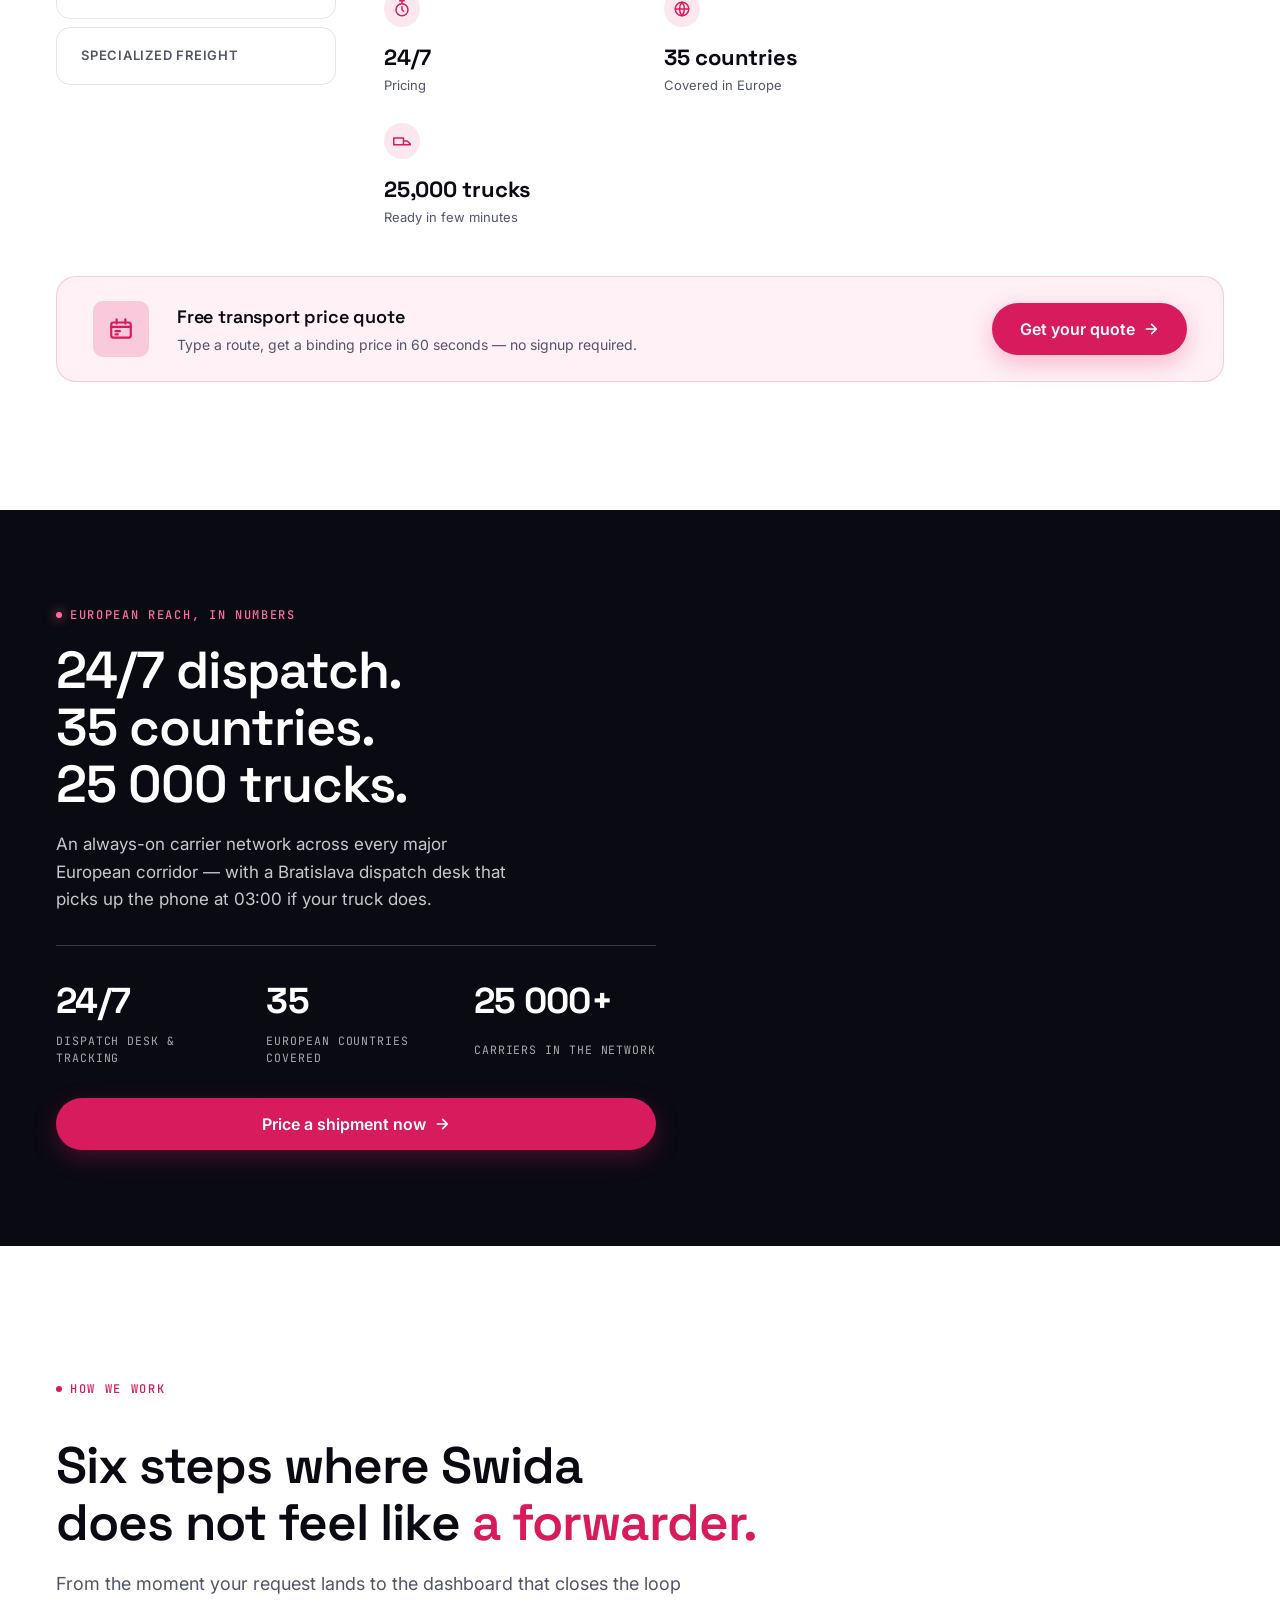
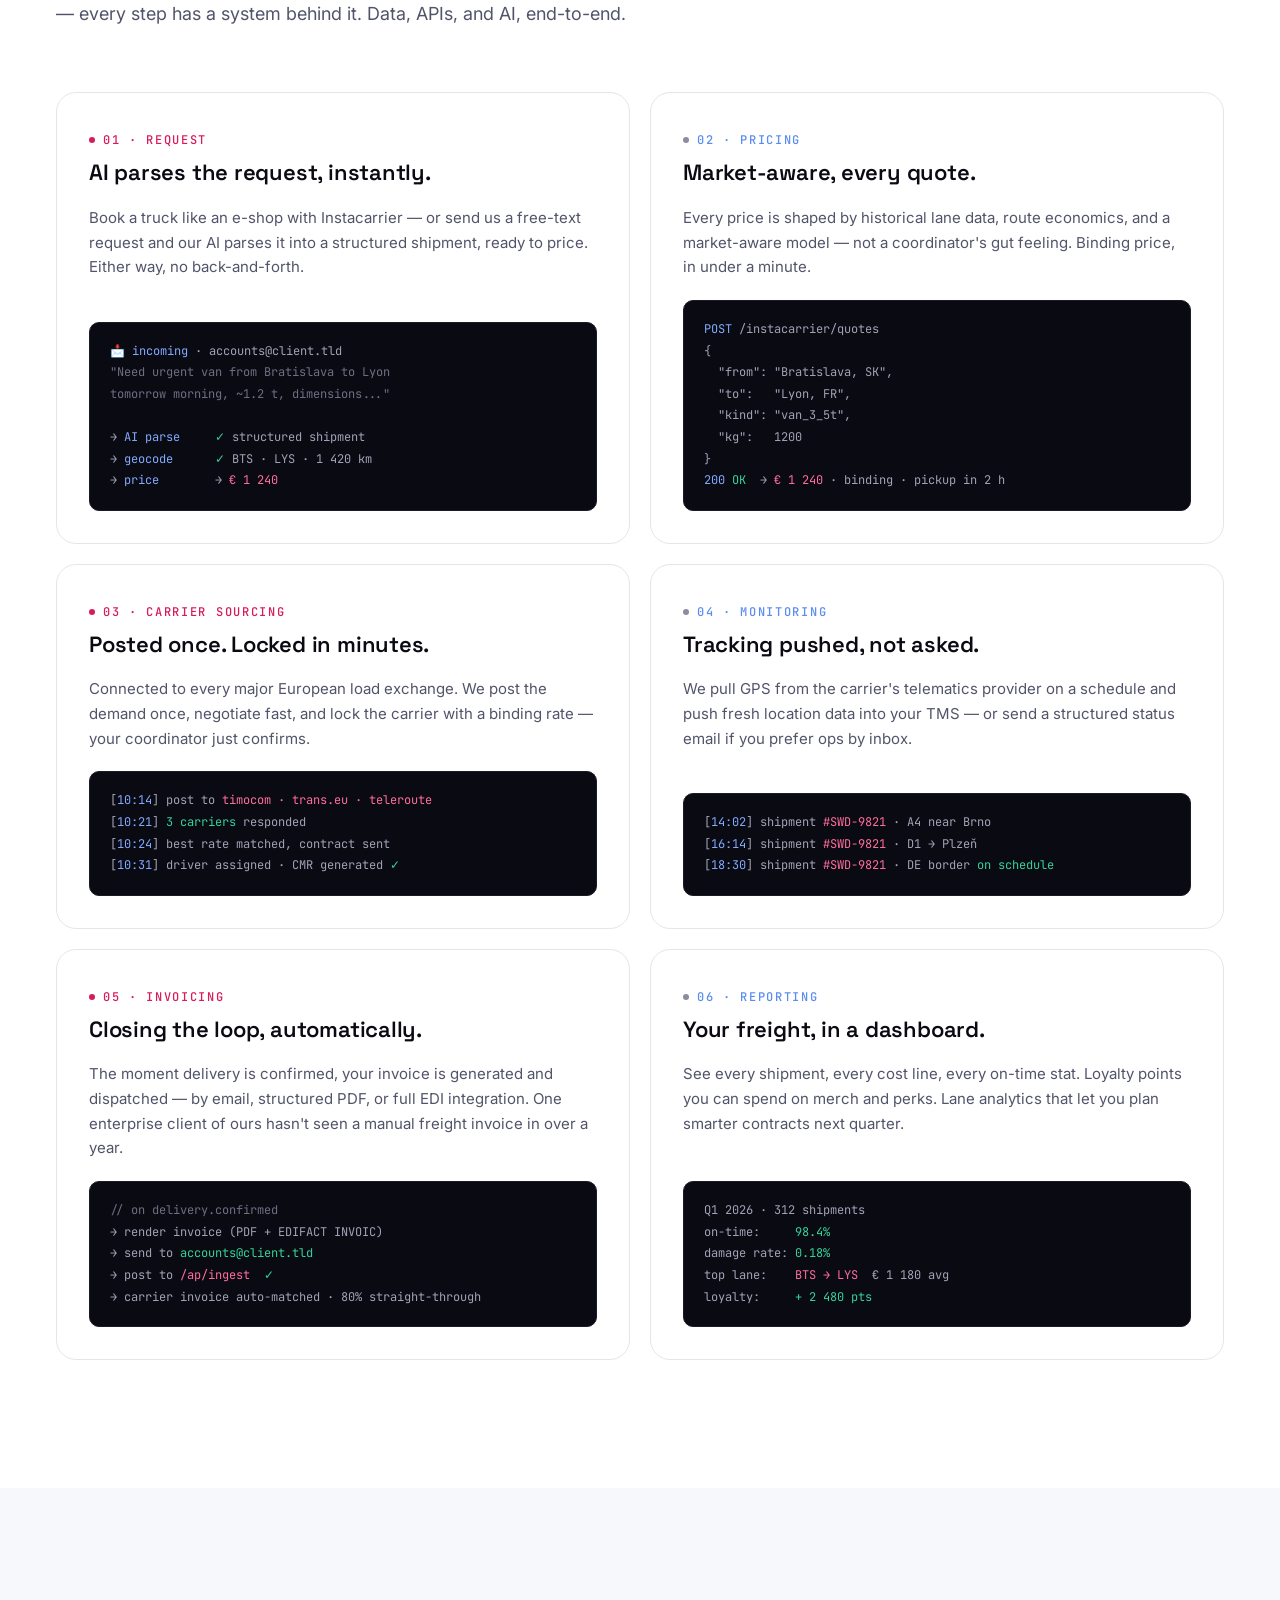
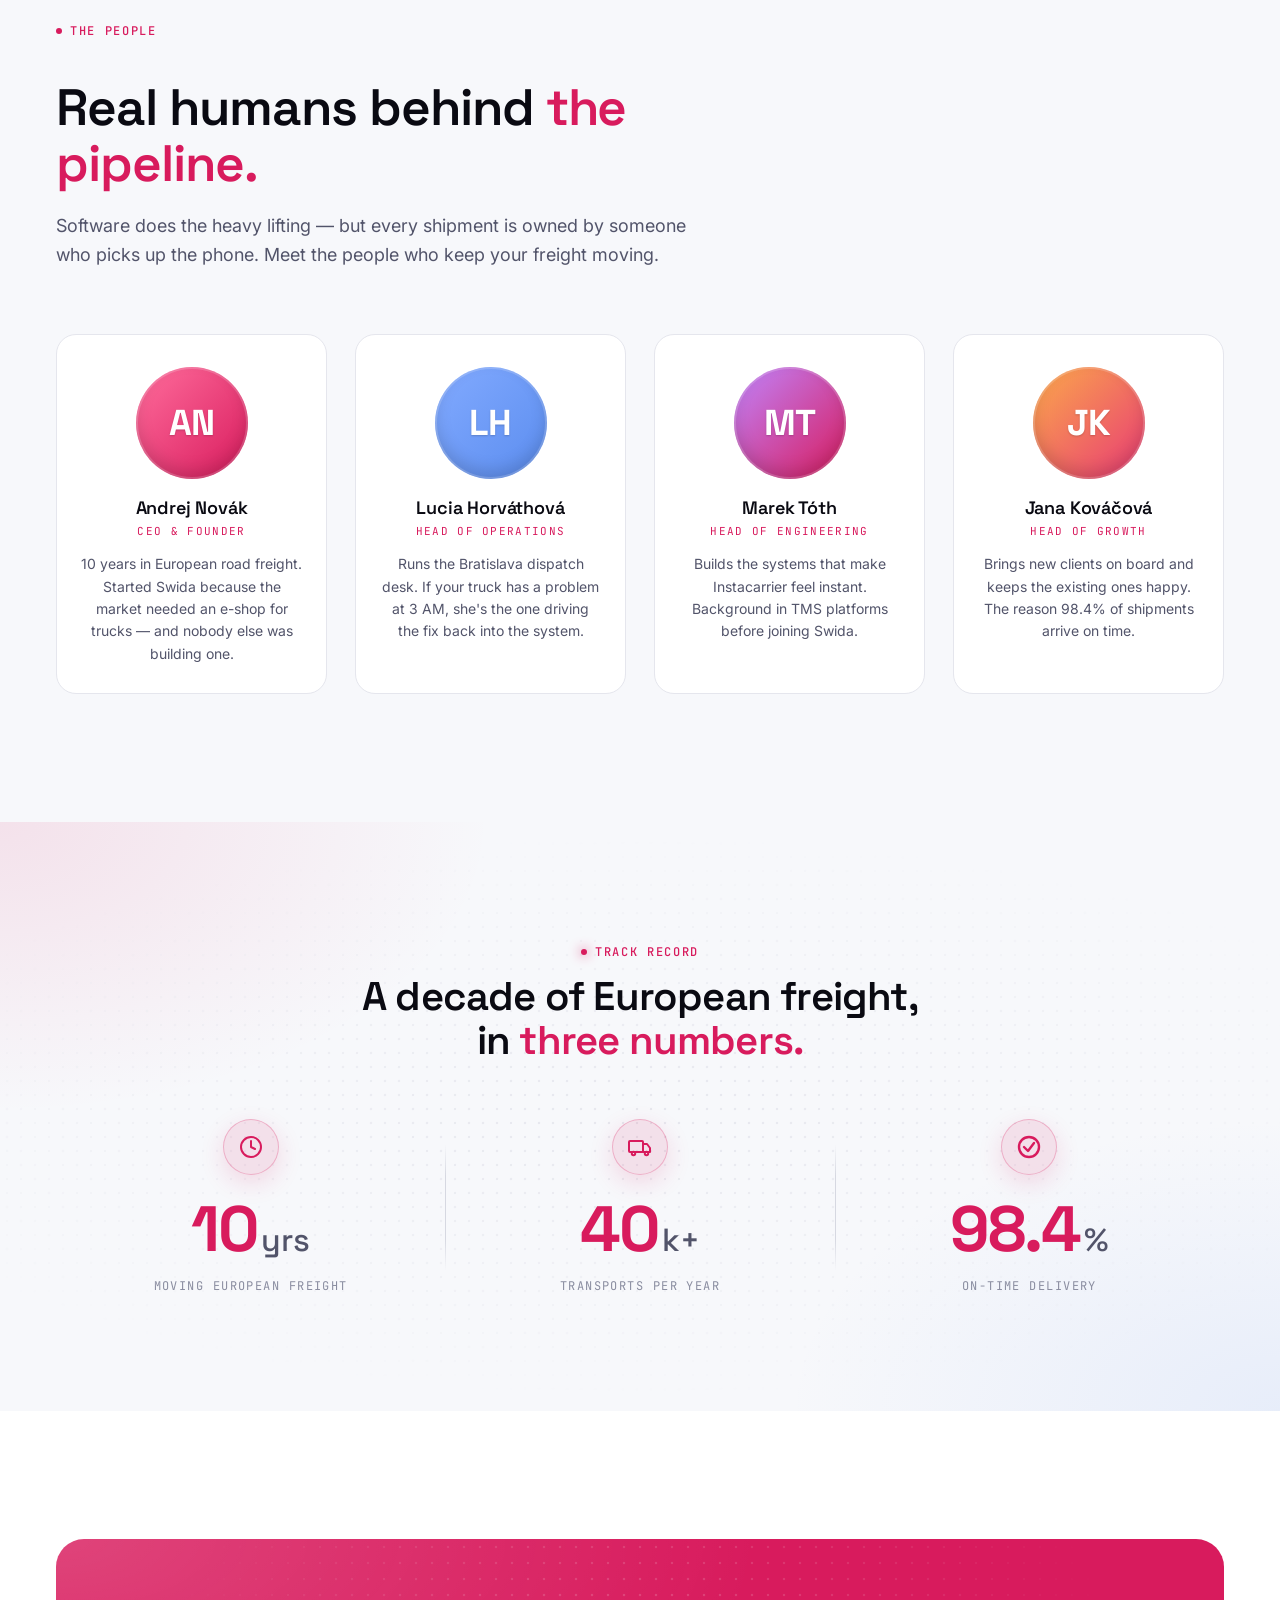
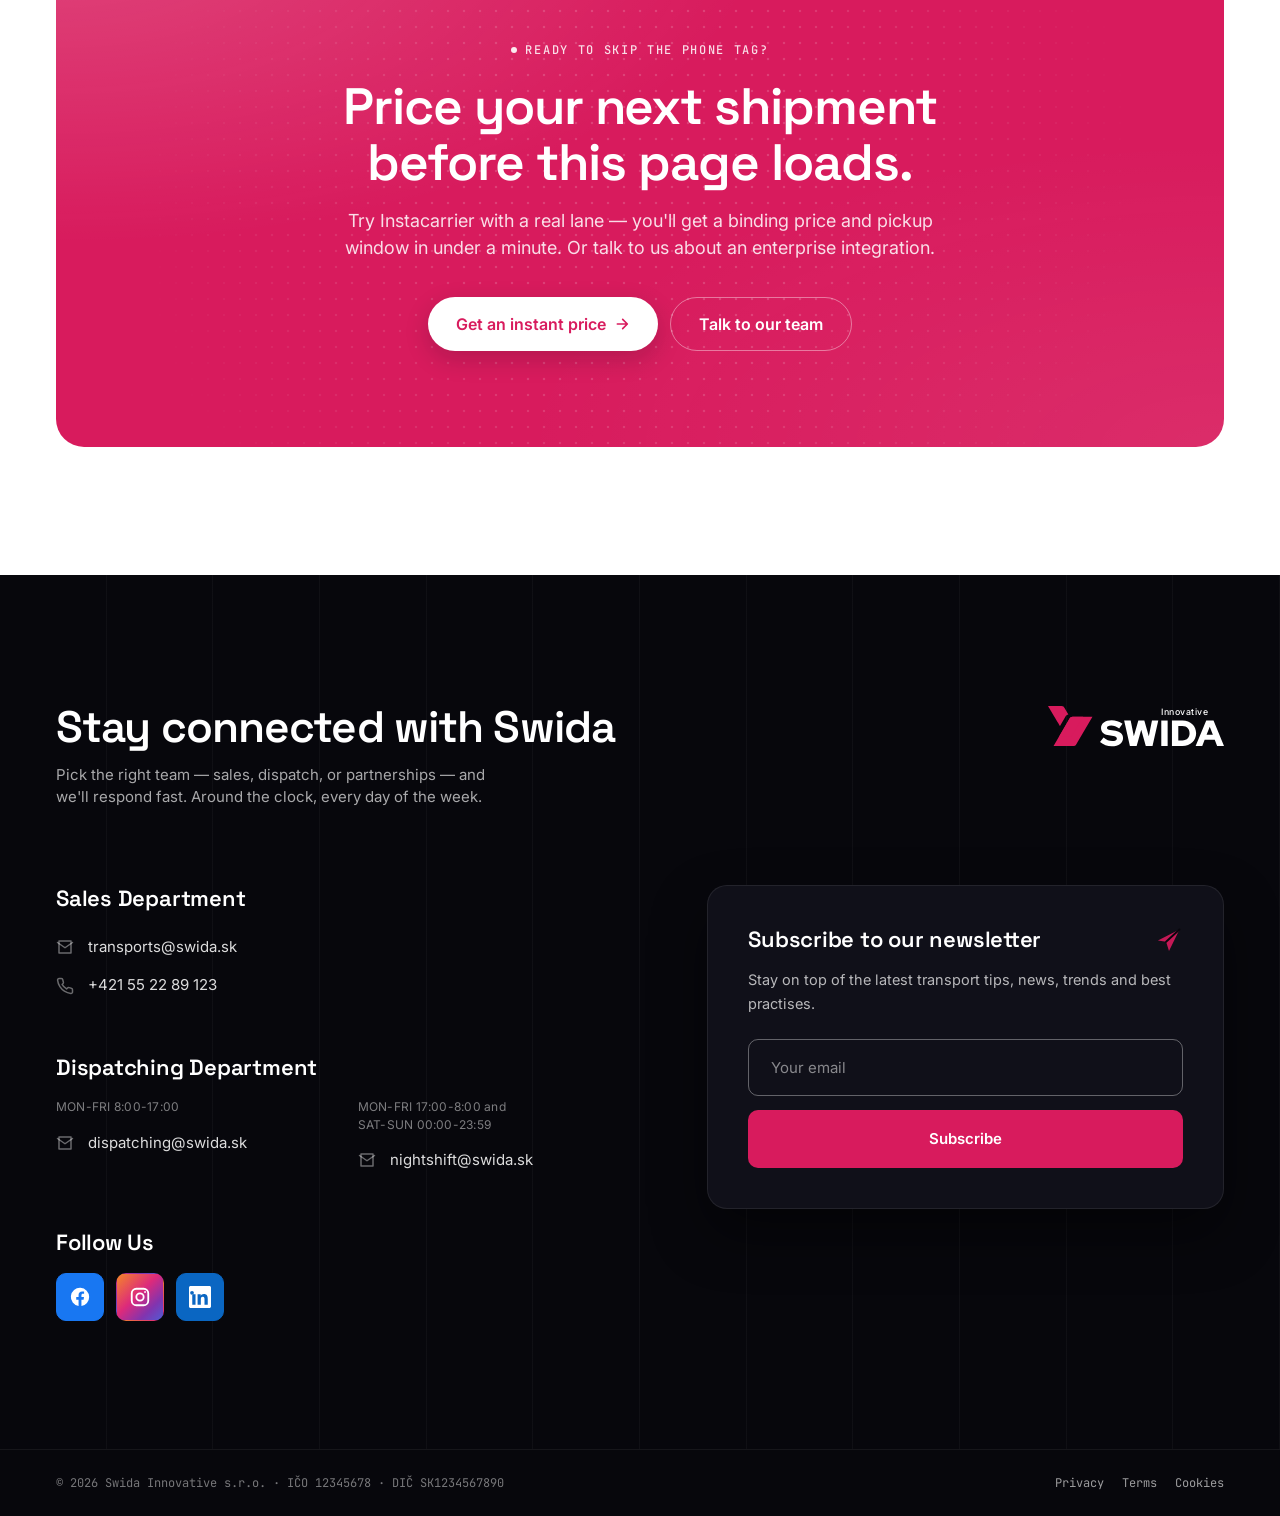
==== commit 92a0f13f: "redesign(recognition): rich 2-card + pull-quote layout, drop redundant caption User feedback: 'Este " ====
--- a/homepage/index.html
+++ b/homepage/index.html
@@ -1010,80 +1010,208 @@
     .cta__row .btn--ghost:hover { background:rgba(255,255,255,0.08); border-color:rgba(255,255,255,0.7); }
 
     /* ==========================================================================
-       RECOGNITION (Awards + Google Reviews)
+       RECOGNITION  (redesigned: Forbes card + Google rating card + quote)
        ========================================================================== */
-    .recognition { padding-block: clamp(56px, 8vw, 96px); position:relative; overflow:hidden; }
-    .recognition__grid {
-      display:grid; grid-template-columns:1fr; gap:20px;
-    }
-    @media (min-width: 800px) {
-      .recognition__grid { grid-template-columns:1fr 1fr; gap:24px; }
-    }
-    /* Round 2: only Forbes remains — center the lone card. */
-    .recognition__grid--solo { grid-template-columns:1fr !important; max-width:560px; margin-inline:auto; }
-    /* Always-light surface so dark official logos (EY / Forbes) stay legible in both themes */
-    .award-card {
+    .recognition {
+      padding-block: clamp(72px, 9vw, 120px);
+      position:relative; overflow:hidden;
+      background:
+        radial-gradient(70% 80% at 0% 0%, rgba(216,27,93,0.05), transparent 60%),
+        radial-gradient(60% 70% at 100% 100%, rgba(91,141,239,0.05), transparent 60%),
+        linear-gradient(180deg, var(--c-bg) 0%, var(--c-bg-tint) 100%);
+    }
+    :root[data-theme="dark"] .recognition {
+      background:
+        radial-gradient(70% 80% at 0% 0%, rgba(216,27,93,0.10), transparent 60%),
+        radial-gradient(60% 70% at 100% 100%, rgba(91,141,239,0.08), transparent 60%),
+        var(--c-bg-soft);
+    }
+
+    .recognition__head { text-align:center; max-width:720px; margin:0 auto 56px; }
+    .recognition__head h2 {
+      margin-top:16px;
+      font-size:clamp(2rem, 3.6vw, 2.875rem);
+      color:var(--c-fg);
+    }
+    .recognition__head h2 .pink { color:var(--c-brand-500); }
+    :root[data-theme="dark"] .recognition__head h2 { color:#fff; }
+
+    .recognition__layout {
+      display:grid; gap:20px;
+      grid-template-columns:1fr;
+      max-width:1080px; margin:0 auto;
+    }
+    @media (min-width: 880px) {
+      .recognition__layout { grid-template-columns:1.2fr 1fr; }
+      .recognition__layout .rec-quote { grid-column:1 / -1; }
+    }
+
+    /* Shared light card — Forbes + Google. Force light bg so the brand
+       SVGs stay legible regardless of theme. */
+    .rec-card {
+      position:relative;
+      background:#fff;
       border:1px solid #E5E6ED;
       border-radius:var(--r-2xl);
-      padding:clamp(40px, 5vw, 64px) clamp(24px, 4vw, 48px);
-      background:#FFFFFF;
+      padding:48px 36px 36px;
+      text-align:center;
+      display:grid; gap:18px;
+      transition:transform 260ms var(--ease-out), box-shadow 260ms var(--ease-out), border-color 260ms var(--ease-out);
+      overflow:hidden;
+    }
+    .rec-card:hover {
+      transform:translateY(-4px);
+      box-shadow:0 20px 50px rgba(10,10,20,0.10);
+      border-color:transparent;
+    }
+    .rec-card__badge {
+      position:absolute; top:18px; right:18px;
+      display:inline-flex; align-items:center; gap:6px;
+      font-family:var(--font-mono); font-size:10.5px; font-weight:500;
+      letter-spacing:0.10em; text-transform:uppercase;
+      color:var(--c-brand-500);
+      padding:5px 10px;
+      background:rgba(216,27,93,0.10);
+      border:1px solid rgba(216,27,93,0.20);
+      border-radius:var(--r-pill);
+    }
+    .rec-card__caption {
+      font-size:14px; line-height:1.6;
+      color:#52546A;
+      max-width:34ch; margin:0 auto;
+    }
+    .rec-card__caption strong { color:#0A0A12; font-weight:600; }
+    .rec-card__link {
+      display:inline-flex; align-items:center; gap:6px;
+      justify-self:center;
+      font-size:13px; font-weight:600;
+      color:var(--c-brand-500);
+      transition:gap 140ms;
+    }
+    .rec-card__link:hover { gap:10px; }
+    .rec-card__link::after { content:"→"; transition:transform 140ms; }
+
+    /* Forbes-specific tuning */
+    .rec-card--forbes {
+      background:
+        radial-gradient(80% 60% at 50% 0%, rgba(216,27,93,0.05), transparent 70%),
+        #fff;
+    }
+    .rec-card--forbes .rec-card__logo {
+      max-height:70px; width:auto;
+      margin:8px auto 4px;
+    }
+
+    /* Google rating card */
+    .rec-card--google {
+      background:
+        linear-gradient(180deg, #fff 0%, #FAFBFD 100%);
+    }
+    .rec-card--google .rec-card__logo {
+      height:34px; width:auto;
+      margin:4px auto 6px;
+    }
+    .rec-card__stars {
+      display:inline-flex; gap:2px;
+      justify-content:center; color:#FBA94B;
+      font-size:0;  /* container fontsize 0 to remove inline gaps */
+    }
+    .rec-card__stars svg { width:22px; height:22px; }
+    .rec-card__score {
+      font-family:var(--font-display);
+      font-weight:700; font-size:clamp(3rem, 5vw, 4rem);
+      line-height:0.9;
+      color:#0A0A12;
+      letter-spacing:-0.04em;
+      display:inline-flex; align-items:baseline; gap:4px;
+      justify-content:center;
+    }
+    .rec-card__score-unit {
+      font-size:0.4em; color:#8A8DA0;
+      font-weight:500;
+    }
+
+    /* Pull-quote card spanning full width */
+    .rec-quote {
+      position:relative;
+      background:
+        linear-gradient(135deg, rgba(216,27,93,0.04) 0%, transparent 50%),
+        #fff;
+      border:1px solid var(--c-line);
+      border-radius:var(--r-2xl);
+      padding:clamp(36px, 5vw, 64px);
+      overflow:hidden;
+    }
+    :root[data-theme="dark"] .rec-quote {
+      background:
+        linear-gradient(135deg, rgba(216,27,93,0.10) 0%, transparent 50%),
+        var(--c-bg);
+      border-color:var(--c-line);
+    }
+    .rec-quote__mark {
+      position:absolute;
+      top:-30px; right:36px;
+      font-family:var(--font-display);
+      font-size:clamp(180px, 22vw, 260px);
+      font-weight:700; line-height:1;
+      color:var(--c-brand-500);
+      opacity:0.10;
+      pointer-events:none;
+      user-select:none;
+    }
+    .rec-quote blockquote {
+      font-family:var(--font-display);
+      font-size:clamp(1.25rem, 2.1vw, 1.75rem);
+      font-weight:500; line-height:1.4;
+      color:var(--c-fg);
+      letter-spacing:-0.015em;
+      margin:0 0 28px;
+      max-width:60ch;
+      position:relative; z-index:1;
+    }
+    :root[data-theme="dark"] .rec-quote blockquote { color:#fff; }
+    .rec-quote blockquote em {
+      font-style:normal;
+      color:var(--c-brand-500);
+      font-weight:600;
+    }
+    .rec-quote__author {
+      display:flex; align-items:center; gap:14px;
+      position:relative; z-index:1;
+    }
+    .rec-quote__avatar {
+      width:44px; height:44px; border-radius:50%;
+      background:linear-gradient(135deg, var(--c-brand-300), var(--c-brand-500));
       display:grid; place-items:center;
-      min-height:200px;
-      transition:transform var(--t-base) var(--ease-out), box-shadow var(--t-base) var(--ease-out);
-    }
-    .award-card:hover { transform:translateY(-2px); box-shadow:var(--shadow-lift); }
-    .award-card--fb  { display:grid; place-items:center; }
-    .forbes-stack { display:grid; gap:10px; justify-items:center; text-align:center; }
-    .forbes-stack span {
-      font-family: Inter, system-ui, sans-serif;
-      font-size:12px; font-weight:600;
-      letter-spacing:0.18em; text-transform:uppercase;
-      color:#1C1F22;
-    }
-
-    /* Brand logos — inline SVGs / background-image divs (CSP-safe alternative to <img>) */
+      color:#fff;
+      font-family:var(--font-display);
+      font-weight:700; font-size:14px;
+      flex-shrink:0;
+      box-shadow:0 4px 12px rgba(216,27,93,0.30);
+    }
+    .rec-quote__author-meta { display:grid; gap:1px; }
+    .rec-quote__author-meta strong {
+      font-family:var(--font-display);
+      font-size:14.5px; font-weight:600;
+      color:var(--c-fg); letter-spacing:-0.01em;
+    }
+    :root[data-theme="dark"] .rec-quote__author-meta strong { color:#fff; }
+    .rec-quote__author-meta span {
+      font-family:var(--font-mono); font-size:11.5px;
+      color:var(--c-fg-mute); letter-spacing:0.02em;
+    }
+
+    /* Brand-logo helpers (kept for inline SVGs reused in cards) */
     .brand-logo { display:block; }
+    .brand-logo--fb { max-height:70px; width:auto; }
+    .brand-logo--g  { height:34px; width:auto; }
     .brand-logo--ey {
       width:280px; height:80px;
-      background-repeat:no-repeat;
-      background-position:center;
-      background-size:contain;
-    }
-    .brand-logo--fb { height:48px; width:auto; }
-    .brand-logo--g  { height:28px; width:auto; }
+      background-repeat:no-repeat; background-position:center; background-size:contain;
+    }
     .brand-logo--express {
       width:100%; aspect-ratio: 480 / 332;
-      background-repeat:no-repeat;
-      background-position:center;
-      background-size:contain;
-    }
-    @media (max-width: 640px) {
-      .brand-logo--ey { width:240px; height:70px; }
-    }
-
-    .review-badge__wrap { display:flex; justify-content:center; margin-top:48px; }
-    .review-badge {
-      padding:14px 28px;
-      background:var(--c-bg);
-      border:1px solid var(--c-line);
-      border-radius:var(--r-pill);
-      display:inline-flex; align-items:center; gap:24px;
-      box-shadow:var(--shadow-card);
-    }
-    .review-badge__brand { display:flex; align-items:center; }
-    .review-badge__brand img { height:28px; width:auto; display:block; }
-    .review-badge__divider { width:1px; height:36px; background:var(--c-line); }
-    .review-badge__rating { display:grid; gap:4px; }
-    .review-badge__label { font-size:13px; font-weight:500; color:var(--c-fg); }
-    .review-badge__stars { display:inline-flex; gap:1px; color:#FBA94B; }
-    .review-badge__stars svg { width:16px; height:16px; }
-    .review-badge__score {
-      font-family:var(--font-display); font-weight:700; font-size:28px;
-      color:var(--c-fg); letter-spacing:-0.02em;
-    }
-    .review-badge__score sub {
-      font-size:14px; color:var(--c-fg-mute); font-weight:500;
-      vertical-align:baseline;
+      background-repeat:no-repeat; background-position:center; background-size:contain;
     }
 
     /* ==========================================================================
@@ -1723,31 +1851,32 @@
       </div>
     </section>
 
-    <!-- ============== RECOGNITION (Awards + Google Reviews) ============== -->
-    <section class="recognition" aria-label="Awards and reviews">
+    <!-- ============== RECOGNITION (redesigned: Forbes + Google + Quote) ============== -->
+    <section class="recognition" aria-label="Awards, reviews and client testimonial">
       <div class="container">
-        <div class="recognition__grid recognition__grid--solo">
-
-          <!-- EY Entrepreneur Of The Year award card removed per Round 2 client feedback (only Forbes remains). -->
-
-          <!-- Award 2 — Forbes Diamonds of Slovak Business -->
-          <div class="award-card award-card--fb reveal">
-            <div class="forbes-stack">
-              <svg class="brand-logo brand-logo--fb" role="img" aria-label="Forbes" width="167" height="48" viewBox="0 0 167 48" fill="none" xmlns="http://www.w3.org/2000/svg">
+
+        <header class="recognition__head reveal">
+          <span class="eyebrow">Recognition</span>
+          <h2 style="margin-top:14px">Backed by Europe's <span class="pink">business press</span>,<br />rated by the people who ship with us.</h2>
+        </header>
+
+        <div class="recognition__layout">
+
+          <!-- Forbes recognition card -->
+          <article class="rec-card rec-card--forbes reveal">
+            <span class="rec-card__badge">● Featured</span>
+            <svg class="brand-logo brand-logo--fb rec-card__logo" role="img" aria-label="Forbes" width="167" height="48" viewBox="0 0 167 48" fill="none" xmlns="http://www.w3.org/2000/svg">
 <path d="M57.783 9.43711C57.783 6.4297 57.834 3.6297 57.987 1.03711L50.184 2.54081V3.26674L50.949 3.37044C51.51 3.42229 51.867 3.6297 52.071 3.94081C52.275 4.30378 52.428 4.82229 52.53 5.60007C52.632 7.10378 52.734 10.526 52.683 15.9186C52.683 21.2593 52.632 24.6297 52.53 25.926C55.335 26.5482 57.528 26.8075 59.16 26.8075C62.22 26.8075 64.617 25.926 66.351 24.1112C68.085 22.3482 69.003 19.8593 69.003 16.8001C69.003 14.363 68.34 12.3408 67.014 10.7334C65.688 9.126 64.005 8.34822 62.016 8.34822C60.69 8.34822 59.313 8.71118 57.783 9.43711ZM57.936 25.4075C57.834 23.7482 57.732 18.7704 57.732 10.6297C58.191 10.4741 58.803 10.3704 59.568 10.3704C60.792 10.3704 61.761 10.9927 62.475 12.289C63.189 13.5853 63.546 15.1408 63.546 17.1112C63.546 19.5482 63.138 21.5186 62.322 23.1779C61.506 24.7853 60.486 25.6149 59.211 25.6149C58.803 25.5112 58.395 25.4593 57.936 25.4075ZM20.91 1.55563H0.51001V2.59266L1.58101 2.69637C2.39701 2.85192 2.95801 3.16304 3.31501 3.6297C3.67201 4.14822 3.87601 4.97785 3.92701 6.11859C4.33501 11.7186 4.33501 16.9556 3.92701 21.7778C3.82501 22.9186 3.62101 23.7482 3.31501 24.2667C2.95801 24.7853 2.39701 25.0964 1.58101 25.2001L0.51001 25.3556V26.3927H13.668V25.3556L12.291 25.2519C11.955 25.2233 11.6282 25.1259 11.3301 24.9655C11.0321 24.8051 10.7692 24.5851 10.557 24.3186C10.2 23.8001 9.99601 22.9704 9.94501 21.8297C9.79201 19.7556 9.69001 17.3704 9.69001 14.726L12.444 14.7779C13.923 14.8297 14.943 15.9704 15.453 18.2519H16.473V9.80007H15.453C14.943 12.0297 13.974 13.1704 12.444 13.2223L9.69001 13.2741C9.69001 8.60748 9.79201 5.28896 9.94501 3.26674H13.974C16.83 3.26674 18.768 5.13341 19.89 8.86674L21.114 8.50378L20.91 1.55563ZM18.513 17.526C18.513 20.2223 19.278 22.4519 20.757 24.2149C22.236 25.9778 24.429 26.8075 27.183 26.8075C29.937 26.8075 32.181 25.926 33.813 24.1112C35.445 22.3482 36.21 20.1186 36.21 17.4223C36.21 14.726 35.445 12.4964 33.966 10.7334C32.487 8.97044 30.294 8.14081 27.54 8.14081C24.786 8.14081 22.542 9.02229 20.91 10.8371C19.278 12.6001 18.513 14.8297 18.513 17.526ZM29.886 11.6149C30.498 13.1186 30.753 15.089 30.753 17.4741C30.753 22.9704 29.631 25.6667 27.438 25.6667C26.316 25.6667 25.449 24.889 24.837 23.3334C24.225 21.7778 23.97 19.8075 23.97 17.4741C23.97 12.0297 25.092 9.33341 27.285 9.33341C28.407 9.28155 29.274 10.0593 29.886 11.6149ZM72.981 24.2149C74.664 25.926 76.806 26.8075 79.356 26.8075C80.937 26.8075 82.314 26.4964 83.538 25.8223C84.762 25.2001 85.731 24.4223 86.394 23.489L85.884 22.8667C84.762 23.7482 83.487 24.163 82.008 24.163C79.968 24.163 78.387 23.489 77.316 22.089C76.194 20.689 75.684 18.926 75.786 16.6445H86.7C86.7 14.1556 86.088 12.1334 84.813 10.526C83.538 8.97044 81.753 8.19267 79.458 8.19267C76.602 8.19267 74.409 9.126 72.828 10.9408C71.247 12.7556 70.482 14.9853 70.482 17.6297C70.482 20.326 71.298 22.5038 72.981 24.2149ZM76.755 11.2001C77.316 9.95563 78.03 9.33341 78.999 9.33341C80.529 9.33341 81.294 11.3038 81.294 15.2964L75.888 15.4001C75.939 13.8445 76.194 12.4445 76.755 11.2001ZM100.419 9.126C99.042 8.50378 97.308 8.14081 95.217 8.14081C93.075 8.14081 91.392 8.71118 90.117 9.80007C88.842 10.889 88.179 12.2371 88.179 13.8445C88.179 15.2445 88.587 16.3334 89.352 17.1112C90.117 17.889 91.341 18.563 92.922 19.1334C94.35 19.6519 95.37 20.1704 95.88 20.6371C96.39 21.1556 96.696 21.726 96.696 22.5038C96.696 23.2297 96.441 23.9038 95.88 24.4223C95.37 24.9927 94.656 25.2519 93.738 25.2519C91.494 25.2519 89.811 23.5927 88.638 20.2741L87.771 20.5334L87.975 25.7186C89.811 26.4445 91.851 26.8075 94.095 26.8075C96.441 26.8075 98.226 26.289 99.552 25.2001C100.878 24.163 101.541 22.6593 101.541 20.7927C101.541 19.5482 101.235 18.5112 100.572 17.7334C99.909 16.9556 98.838 16.2816 97.308 15.6593C95.625 15.0371 94.452 14.4667 93.84 13.9482C93.228 13.4297 92.922 12.8075 92.922 12.0297C92.922 11.2519 93.126 10.6297 93.585 10.1112C94.044 9.59266 94.605 9.38526 95.319 9.38526C97.359 9.38526 98.838 10.889 99.756 13.8445L100.623 13.5853L100.419 9.126ZM51.357 8.65933C50.643 8.29637 49.878 8.14081 49.011 8.14081C48.144 8.14081 47.277 8.50378 46.308 9.2297C45.339 9.95563 44.625 10.9408 44.064 12.289L44.115 8.14081L36.363 9.69637V10.4223L37.128 10.4741C38.097 10.5779 38.658 11.3556 38.76 12.7556C39.066 15.9704 39.066 19.3927 38.76 23.0223C38.658 24.4223 38.097 25.1482 37.128 25.3038L36.363 25.4075V26.3927H47.175V25.4075L45.798 25.3038C44.829 25.2001 44.268 24.4223 44.166 23.0223C43.86 20.0149 43.809 16.8001 44.064 13.4816C44.37 12.963 45.033 12.6519 46.053 12.5482C47.073 12.4445 48.246 12.7556 49.47 13.4816L51.357 8.65933Z" fill="#1C1F22"/>
 <path d="M3.21023 45H0.632102V37.7273H3.23153C3.96307 37.7273 4.5928 37.8729 5.12074 38.1641C5.64867 38.4529 6.05469 38.8684 6.33878 39.4105C6.62524 39.9527 6.76847 40.6013 6.76847 41.3565C6.76847 42.1141 6.62524 42.7652 6.33878 43.3097C6.05469 43.8542 5.64631 44.272 5.11364 44.5632C4.58333 44.8544 3.94886 45 3.21023 45ZM2.16974 43.6825H3.14631C3.60085 43.6825 3.98319 43.602 4.29332 43.4411C4.60582 43.2777 4.8402 43.0256 4.99645 42.6847C5.15507 42.3414 5.23438 41.8987 5.23438 41.3565C5.23438 40.8191 5.15507 40.38 4.99645 40.0391C4.8402 39.6982 4.60701 39.4472 4.29688 39.2862C3.98674 39.1252 3.6044 39.0447 3.14986 39.0447H2.16974V43.6825ZM9.44513 37.7273V45H7.90749V37.7273H9.44513ZM11.9638 45H10.3161L12.8267 37.7273H14.8082L17.3153 45H15.6676L13.8459 39.3892H13.7891L11.9638 45ZM11.8608 42.1413H15.7528V43.3416H11.8608V42.1413ZM18.1907 37.7273H20.087L22.0898 42.6136H22.1751L24.1779 37.7273H26.0742V45H24.5827V40.2663H24.5224L22.6403 44.9645H21.6246L19.7425 40.2486H19.6822V45H18.1907V37.7273ZM34.0243 41.3636C34.0243 42.1567 33.874 42.8314 33.5733 43.3878C33.275 43.9441 32.8678 44.3691 32.3517 44.6626C31.838 44.9538 31.2604 45.0994 30.6188 45.0994C29.9725 45.0994 29.3925 44.9527 28.8787 44.6591C28.365 44.3655 27.959 43.9406 27.6607 43.3842C27.3624 42.8279 27.2132 42.1544 27.2132 41.3636C27.2132 40.5705 27.3624 39.8958 27.6607 39.3395C27.959 38.7831 28.365 38.3594 28.8787 38.0682C29.3925 37.7746 29.9725 37.6278 30.6188 37.6278C31.2604 37.6278 31.838 37.7746 32.3517 38.0682C32.8678 38.3594 33.275 38.7831 33.5733 39.3395C33.874 39.8958 34.0243 40.5705 34.0243 41.3636ZM32.4654 41.3636C32.4654 40.8499 32.3884 40.4167 32.2346 40.0639C32.083 39.7112 31.8688 39.4437 31.5918 39.2614C31.3148 39.0791 30.9905 38.9879 30.6188 38.9879C30.2471 38.9879 29.9228 39.0791 29.6458 39.2614C29.3688 39.4437 29.1533 39.7112 28.9995 40.0639C28.848 40.4167 28.7722 40.8499 28.7722 41.3636C28.7722 41.8774 28.848 42.3106 28.9995 42.6634C29.1533 43.0161 29.3688 43.2836 29.6458 43.4659C29.9228 43.6482 30.2471 43.7393 30.6188 43.7393C30.9905 43.7393 31.3148 43.6482 31.5918 43.4659C31.8688 43.2836 32.083 43.0161 32.2346 42.6634C32.3884 42.3106 32.4654 41.8774 32.4654 41.3636ZM41.2464 37.7273V45H39.9183L36.7543 40.4226H36.701V45H35.1634V37.7273H36.5128L39.652 42.3011H39.7159V37.7273H41.2464ZM45.095 45H42.5169V37.7273H45.1163C45.8478 37.7273 46.4776 37.8729 47.0055 38.1641C47.5334 38.4529 47.9395 38.8684 48.2235 39.4105C48.51 39.9527 48.6532 40.6013 48.6532 41.3565C48.6532 42.1141 48.51 42.7652 48.2235 43.3097C47.9395 43.8542 47.5311 44.272 46.9984 44.5632C46.4681 44.8544 45.8336 45 45.095 45ZM44.0545 43.6825H45.0311C45.4856 43.6825 45.868 43.602 46.1781 43.4411C46.4906 43.2777 46.725 43.0256 46.8812 42.6847C47.0398 42.3414 47.1191 41.8987 47.1191 41.3565C47.1191 40.8191 47.0398 40.38 46.8812 40.0391C46.725 39.6982 46.4918 39.4472 46.1816 39.2862C45.8715 39.1252 45.4892 39.0447 45.0346 39.0447H44.0545V43.6825ZM53.7376 39.8189C53.7092 39.5324 53.5872 39.3099 53.3718 39.1513C53.1564 38.9927 52.864 38.9134 52.4947 38.9134C52.2437 38.9134 52.0318 38.9489 51.859 39.0199C51.6862 39.0885 51.5536 39.1844 51.4613 39.3075C51.3713 39.4306 51.3263 39.5703 51.3263 39.7266C51.3216 39.8568 51.3488 39.9704 51.408 40.0675C51.4696 40.1645 51.5536 40.2486 51.6602 40.3196C51.7667 40.3883 51.8898 40.4486 52.0295 40.5007C52.1692 40.5504 52.3183 40.593 52.4769 40.6286L53.1303 40.7848C53.4476 40.8558 53.7388 40.9505 54.0039 41.0689C54.2691 41.1873 54.4987 41.3329 54.6928 41.5057C54.887 41.6785 55.0373 41.8821 55.1438 42.1165C55.2527 42.3509 55.3084 42.6196 55.3107 42.9226C55.3084 43.3677 55.1947 43.7536 54.9698 44.0803C54.7473 44.4046 54.4253 44.6567 54.0039 44.8366C53.5849 45.0142 53.0794 45.103 52.4876 45.103C51.9004 45.103 51.3891 45.013 50.9535 44.8331C50.5202 44.6532 50.1817 44.3868 49.9379 44.0341C49.6964 43.679 49.5697 43.2398 49.5579 42.7166H51.0458C51.0624 42.9605 51.1322 43.1641 51.2553 43.3274C51.3808 43.4884 51.5477 43.6103 51.756 43.6932C51.9667 43.7737 52.2047 43.8139 52.4698 43.8139C52.7302 43.8139 52.9563 43.776 53.1481 43.7003C53.3422 43.6245 53.4925 43.5192 53.5991 43.3842C53.7056 43.2493 53.7589 43.0942 53.7589 42.919C53.7589 42.7557 53.7103 42.6184 53.6133 42.5071C53.5186 42.3958 53.3789 42.3011 53.1942 42.223C53.012 42.1449 52.7882 42.0739 52.5231 42.0099L51.7312 41.8111C51.118 41.6619 50.6339 41.4287 50.2788 41.1115C49.9237 40.7943 49.7473 40.367 49.7496 39.8295C49.7473 39.3892 49.8645 39.0045 50.1012 38.6754C50.3403 38.3464 50.6682 38.0895 51.0849 37.9048C51.5015 37.7202 51.975 37.6278 52.5053 37.6278C53.0451 37.6278 53.5162 37.7202 53.9187 37.9048C54.3235 38.0895 54.6384 38.3464 54.8633 38.6754C55.0882 39.0045 55.2042 39.3857 55.2113 39.8189H53.7376ZM65.3427 41.3636C65.3427 42.1567 65.1924 42.8314 64.8917 43.3878C64.5934 43.9441 64.1862 44.3691 63.6701 44.6626C63.1564 44.9538 62.5787 45.0994 61.9371 45.0994C61.2908 45.0994 60.7108 44.9527 60.1971 44.6591C59.6834 44.3655 59.2773 43.9406 58.979 43.3842C58.6808 42.8279 58.5316 42.1544 58.5316 41.3636C58.5316 40.5705 58.6808 39.8958 58.979 39.3395C59.2773 38.7831 59.6834 38.3594 60.1971 38.0682C60.7108 37.7746 61.2908 37.6278 61.9371 37.6278C62.5787 37.6278 63.1564 37.7746 63.6701 38.0682C64.1862 38.3594 64.5934 38.7831 64.8917 39.3395C65.1924 39.8958 65.3427 40.5705 65.3427 41.3636ZM63.7837 41.3636C63.7837 40.8499 63.7068 40.4167 63.5529 40.0639C63.4014 39.7112 63.1871 39.4437 62.9102 39.2614C62.6332 39.0791 62.3088 38.9879 61.9371 38.9879C61.5655 38.9879 61.2411 39.0791 60.9641 39.2614C60.6871 39.4437 60.4717 39.7112 60.3178 40.0639C60.1663 40.4167 60.0906 40.8499 60.0906 41.3636C60.0906 41.8774 60.1663 42.3106 60.3178 42.6634C60.4717 43.0161 60.6871 43.2836 60.9641 43.4659C61.2411 43.6482 61.5655 43.7393 61.9371 43.7393C62.3088 43.7393 62.6332 43.6482 62.9102 43.4659C63.1871 43.2836 63.4014 43.0161 63.5529 42.6634C63.7068 42.3106 63.7837 41.8774 63.7837 41.3636ZM66.4817 45V37.7273H71.2971V38.995H68.0194V40.728H70.9775V41.9957H68.0194V45H66.4817ZM78.5911 39.8189C78.5627 39.5324 78.4408 39.3099 78.2253 39.1513C78.0099 38.9927 77.7175 38.9134 77.3482 38.9134C77.0972 38.9134 76.8854 38.9489 76.7125 39.0199C76.5397 39.0885 76.4071 39.1844 76.3148 39.3075C76.2248 39.4306 76.1799 39.5703 76.1799 39.7266C76.1751 39.8568 76.2024 39.9704 76.2615 40.0675C76.3231 40.1645 76.4071 40.2486 76.5137 40.3196C76.6202 40.3883 76.7433 40.4486 76.883 40.5007C77.0227 40.5504 77.1718 40.593 77.3304 40.6286L77.9838 40.7848C78.3011 40.8558 78.5923 40.9505 78.8574 41.0689C79.1226 41.1873 79.3522 41.3329 79.5463 41.5057C79.7405 41.6785 79.8908 41.8821 79.9973 42.1165C80.1062 42.3509 80.1619 42.6196 80.1642 42.9226C80.1619 43.3677 80.0482 43.7536 79.8233 44.0803C79.6008 44.4046 79.2788 44.6567 78.8574 44.8366C78.4384 45.0142 77.9329 45.103 77.3411 45.103C76.754 45.103 76.2426 45.013 75.807 44.8331C75.3738 44.6532 75.0352 44.3868 74.7914 44.0341C74.5499 43.679 74.4232 43.2398 74.4114 42.7166H75.8993C75.9159 42.9605 75.9857 43.1641 76.1088 43.3274C76.2343 43.4884 76.4012 43.6103 76.6096 43.6932C76.8203 43.7737 77.0582 43.8139 77.3233 43.8139C77.5837 43.8139 77.8098 43.776 78.0016 43.7003C78.1957 43.6245 78.3461 43.5192 78.4526 43.3842C78.5591 43.2493 78.6124 43.0942 78.6124 42.919C78.6124 42.7557 78.5639 42.6184 78.4668 42.5071C78.3721 42.3958 78.2324 42.3011 78.0478 42.223C77.8655 42.1449 77.6417 42.0739 77.3766 42.0099L76.5847 41.8111C75.9715 41.6619 75.4874 41.4287 75.1323 41.1115C74.7772 40.7943 74.6008 40.367 74.6032 39.8295C74.6008 39.3892 74.718 39.0045 74.9547 38.6754C75.1938 38.3464 75.5217 38.0895 75.9384 37.9048C76.3551 37.7202 76.8285 37.6278 77.3588 37.6278C77.8986 37.6278 78.3697 37.7202 78.7722 37.9048C79.177 38.0895 79.4919 38.3464 79.7168 38.6754C79.9417 39.0045 80.0577 39.3857 80.0648 39.8189H78.5911ZM81.1985 45V37.7273H82.7362V43.7322H85.854V45H81.1985ZM93.2724 41.3636C93.2724 42.1567 93.122 42.8314 92.8214 43.3878C92.5231 43.9441 92.1159 44.3691 91.5998 44.6626C91.0861 44.9538 90.5084 45.0994 89.8668 45.0994C89.2205 45.0994 88.6405 44.9527 88.1268 44.6591C87.613 44.3655 87.207 43.9406 86.9087 43.3842C86.6104 42.8279 86.4613 42.1544 86.4613 41.3636C86.4613 40.5705 86.6104 39.8958 86.9087 39.3395C87.207 38.7831 87.613 38.3594 88.1268 38.0682C88.6405 37.7746 89.2205 37.6278 89.8668 37.6278C90.5084 37.6278 91.0861 37.7746 91.5998 38.0682C92.1159 38.3594 92.5231 38.7831 92.8214 39.3395C93.122 39.8958 93.2724 40.5705 93.2724 41.3636ZM91.7134 41.3636C91.7134 40.8499 91.6365 40.4167 91.4826 40.0639C91.3311 39.7112 91.1168 39.4437 90.8398 39.2614C90.5629 39.0791 90.2385 38.9879 89.8668 38.9879C89.4951 38.9879 89.1708 39.0791 88.8938 39.2614C88.6168 39.4437 88.4014 39.7112 88.2475 40.0639C88.096 40.4167 88.0202 40.8499 88.0202 41.3636C88.0202 41.8774 88.096 42.3106 88.2475 42.6634C88.4014 43.0161 88.6168 43.2836 88.8938 43.4659C89.1708 43.6482 89.4951 43.7393 89.8668 43.7393C90.2385 43.7393 90.5629 43.6482 90.8398 43.4659C91.1168 43.2836 91.3311 43.0161 91.4826 42.6634C91.6365 42.3106 91.7134 41.8774 91.7134 41.3636ZM95.3152 37.7273L97.073 43.2528H97.1404L98.9018 37.7273H100.606L98.0993 45H96.1177L93.6071 37.7273H95.3152ZM101.768 45H100.121L102.631 37.7273H104.613L107.12 45H105.472L103.651 39.3892H103.594L101.768 45ZM101.665 42.1413H105.558V43.3416H101.665V42.1413ZM107.995 45V37.7273H109.533V40.9339H109.629L112.246 37.7273H114.089L111.39 40.9837L114.121 45H112.282L110.289 42.0099L109.533 42.9332V45H107.995ZM117.204 45V37.7273H120.116C120.651 37.7273 121.098 37.8066 121.455 37.9652C121.813 38.1238 122.081 38.344 122.261 38.6257C122.441 38.9051 122.531 39.227 122.531 39.5916C122.531 39.8757 122.474 40.1255 122.361 40.3409C122.247 40.554 122.091 40.7292 121.892 40.8665C121.695 41.0014 121.47 41.0973 121.217 41.1541V41.2251C121.494 41.237 121.753 41.3151 121.995 41.4595C122.239 41.6039 122.436 41.8063 122.588 42.0668C122.739 42.3248 122.815 42.6326 122.815 42.9901C122.815 43.3759 122.719 43.7204 122.528 44.0234C122.338 44.3241 122.058 44.562 121.686 44.7372C121.314 44.9124 120.856 45 120.312 45H117.204ZM118.742 43.7429H119.996C120.424 43.7429 120.737 43.6612 120.933 43.4979C121.13 43.3321 121.228 43.112 121.228 42.8374C121.228 42.6361 121.179 42.4586 121.082 42.3047C120.985 42.1508 120.847 42.0301 120.667 41.9425C120.489 41.8549 120.277 41.8111 120.031 41.8111H118.742V43.7429ZM118.742 40.7706H119.882C120.093 40.7706 120.28 40.7339 120.443 40.6605C120.609 40.5848 120.739 40.4782 120.834 40.3409C120.931 40.2036 120.979 40.0391 120.979 39.8473C120.979 39.5845 120.886 39.3726 120.699 39.2116C120.514 39.0507 120.251 38.9702 119.91 38.9702H118.742V40.7706ZM128.308 37.7273H129.846V42.4503C129.846 42.9806 129.719 43.4446 129.466 43.8423C129.215 44.2401 128.863 44.5502 128.411 44.7727C127.959 44.9929 127.432 45.103 126.831 45.103C126.227 45.103 125.699 44.9929 125.247 44.7727C124.795 44.5502 124.443 44.2401 124.192 43.8423C123.941 43.4446 123.816 42.9806 123.816 42.4503V37.7273H125.353V42.3189C125.353 42.5959 125.414 42.8421 125.534 43.0575C125.658 43.273 125.83 43.4422 126.053 43.5653C126.275 43.6884 126.535 43.75 126.831 43.75C127.129 43.75 127.388 43.6884 127.608 43.5653C127.831 43.4422 128.002 43.273 128.123 43.0575C128.246 42.8421 128.308 42.5959 128.308 42.3189V37.7273ZM135.056 39.8189C135.028 39.5324 134.906 39.3099 134.69 39.1513C134.475 38.9927 134.182 38.9134 133.813 38.9134C133.562 38.9134 133.35 38.9489 133.177 39.0199C133.005 39.0885 132.872 39.1844 132.78 39.3075C132.69 39.4306 132.645 39.5703 132.645 39.7266C132.64 39.8568 132.667 39.9704 132.726 40.0675C132.788 40.1645 132.872 40.2486 132.979 40.3196C133.085 40.3883 133.208 40.4486 133.348 40.5007C133.488 40.5504 133.637 40.593 133.795 40.6286L134.449 40.7848C134.766 40.8558 135.057 40.9505 135.322 41.0689C135.587 41.1873 135.817 41.3329 136.011 41.5057C136.205 41.6785 136.356 41.8821 136.462 42.1165C136.571 42.3509 136.627 42.6196 136.629 42.9226C136.627 43.3677 136.513 43.7536 136.288 44.0803C136.066 44.4046 135.744 44.6567 135.322 44.8366C134.903 45.0142 134.398 45.103 133.806 45.103C133.219 45.103 132.707 45.013 132.272 44.8331C131.839 44.6532 131.5 44.3868 131.256 44.0341C131.015 43.679 130.888 43.2398 130.876 42.7166H132.364C132.381 42.9605 132.451 43.1641 132.574 43.3274C132.699 43.4884 132.866 43.6103 133.074 43.6932C133.285 43.7737 133.523 43.8139 133.788 43.8139C134.049 43.8139 134.275 43.776 134.466 43.7003C134.661 43.6245 134.811 43.5192 134.917 43.3842C135.024 43.2493 135.077 43.0942 135.077 42.919C135.077 42.7557 135.029 42.6184 134.932 42.5071C134.837 42.3958 134.697 42.3011 134.513 42.223C134.33 42.1449 134.107 42.0739 133.841 42.0099L133.05 41.8111C132.436 41.6619 131.952 41.4287 131.597 41.1115C131.242 40.7943 131.066 40.367 131.068 39.8295C131.066 39.3892 131.183 39.0045 131.42 38.6754C131.659 38.3464 131.987 38.0895 132.403 37.9048C132.82 37.7202 133.293 37.6278 133.824 37.6278C134.363 37.6278 134.835 37.7202 135.237 37.9048C135.642 38.0895 135.957 38.3464 136.182 38.6754C136.407 39.0045 136.523 39.3857 136.53 39.8189H135.056ZM139.201 37.7273V45H137.663V37.7273H139.201ZM146.549 37.7273V45H145.221L142.057 40.4226H142.004V45H140.466V37.7273H141.816L144.955 42.3011H145.019V37.7273H146.549ZM147.82 45V37.7273H152.72V38.995H149.357V40.728H152.468V41.9957H149.357V43.7322H152.734V45H147.82ZM157.888 39.8189C157.86 39.5324 157.738 39.3099 157.522 39.1513C157.307 38.9927 157.014 38.9134 156.645 38.9134C156.394 38.9134 156.182 38.9489 156.009 39.0199C155.837 39.0885 155.704 39.1844 155.612 39.3075C155.522 39.4306 155.477 39.5703 155.477 39.7266C155.472 39.8568 155.499 39.9704 155.558 40.0675C155.62 40.1645 155.704 40.2486 155.811 40.3196C155.917 40.3883 156.04 40.4486 156.18 40.5007C156.32 40.5504 156.469 40.593 156.627 40.6286L157.281 40.7848C157.598 40.8558 157.889 40.9505 158.154 41.0689C158.419 41.1873 158.649 41.3329 158.843 41.5057C159.037 41.6785 159.188 41.8821 159.294 42.1165C159.403 42.3509 159.459 42.6196 159.461 42.9226C159.459 43.3677 159.345 43.7536 159.12 44.0803C158.898 44.4046 158.576 44.6567 158.154 44.8366C157.735 45.0142 157.23 45.103 156.638 45.103C156.051 45.103 155.539 45.013 155.104 44.8331C154.671 44.6532 154.332 44.3868 154.088 44.0341C153.847 43.679 153.72 43.2398 153.708 42.7166H155.196C155.213 42.9605 155.283 43.1641 155.406 43.3274C155.531 43.4884 155.698 43.6103 155.906 43.6932C156.117 43.7737 156.355 43.8139 156.62 43.8139C156.881 43.8139 157.107 43.776 157.298 43.7003C157.493 43.6245 157.643 43.5192 157.749 43.3842C157.856 43.2493 157.909 43.0942 157.909 42.919C157.909 42.7557 157.861 42.6184 157.764 42.5071C157.669 42.3958 157.529 42.3011 157.345 42.223C157.162 42.1449 156.939 42.0739 156.673 42.0099L155.882 41.8111C155.268 41.6619 154.784 41.4287 154.429 41.1115C154.074 40.7943 153.898 40.367 153.9 39.8295C153.898 39.3892 154.015 39.0045 154.252 38.6754C154.491 38.3464 154.819 38.0895 155.235 37.9048C155.652 37.7202 156.125 37.6278 156.656 37.6278C157.195 37.6278 157.667 37.7202 158.069 37.9048C158.474 38.0895 158.789 38.3464 159.014 38.6754C159.239 39.0045 159.355 39.3857 159.362 39.8189H157.888ZM164.441 39.8189C164.412 39.5324 164.29 39.3099 164.075 39.1513C163.859 38.9927 163.567 38.9134 163.198 38.9134C162.947 38.9134 162.735 38.9489 162.562 39.0199C162.389 39.0885 162.257 39.1844 162.164 39.3075C162.074 39.4306 162.029 39.5703 162.029 39.7266C162.025 39.8568 162.052 39.9704 162.111 40.0675C162.173 40.1645 162.257 40.2486 162.363 40.3196C162.47 40.3883 162.593 40.4486 162.733 40.5007C162.872 40.5504 163.021 40.593 163.18 40.6286L163.833 40.7848C164.151 40.8558 164.442 40.9505 164.707 41.0689C164.972 41.1873 165.202 41.3329 165.396 41.5057C165.59 41.6785 165.74 41.8821 165.847 42.1165C165.956 42.3509 166.011 42.6196 166.014 42.9226C166.011 43.3677 165.898 43.7536 165.673 44.0803C165.45 44.4046 165.128 44.6567 164.707 44.8366C164.288 45.0142 163.783 45.103 163.191 45.103C162.604 45.103 162.092 45.013 161.657 44.8331C161.223 44.6532 160.885 44.3868 160.641 44.0341C160.4 43.679 160.273 43.2398 160.261 42.7166H161.749C161.766 42.9605 161.835 43.1641 161.958 43.3274C162.084 43.4884 162.251 43.6103 162.459 43.6932C162.67 43.7737 162.908 43.8139 163.173 43.8139C163.433 43.8139 163.659 43.776 163.851 43.7003C164.045 43.6245 164.196 43.5192 164.302 43.3842C164.409 43.2493 164.462 43.0942 164.462 42.919C164.462 42.7557 164.413 42.6184 164.316 42.5071C164.222 42.3958 164.082 42.3011 163.897 42.223C163.715 42.1449 163.491 42.0739 163.226 42.0099L162.434 41.8111C161.821 41.6619 161.337 41.4287 160.982 41.1115C160.627 40.7943 160.45 40.367 160.453 39.8295C160.45 39.3892 160.568 39.0045 160.804 38.6754C161.043 38.3464 161.371 38.0895 161.788 37.9048C162.205 37.7202 162.678 37.6278 163.208 37.6278C163.748 37.6278 164.219 37.7202 164.622 37.9048C165.027 38.0895 165.342 38.3464 165.566 38.6754C165.791 39.0045 165.907 39.3857 165.914 39.8189H164.441Z" fill="#0E0F10"/>
 </svg>
-              <span>Diamonds of Slovak Business</span>
-            </div>
-          </div>
-
-        </div>
-
-        <!-- Google Reviews badge, centered under the award cards -->
-        <div class="review-badge__wrap reveal">
-          <div class="review-badge" role="figure" aria-label="Google Reviews — 4.9 out of 5 stars">
-            <span class="review-badge__brand" aria-hidden="true">
-              <svg class="brand-logo brand-logo--g" role="img" aria-label="Google" width="102" height="35" viewBox="0 0 102 35" fill="none" xmlns="http://www.w3.org/2000/svg">
+            <p class="rec-card__caption">Listed by <strong>Forbes</strong> among the most successful businesses moving European freight differently — recognised for technology, not just tonnage.</p>
+            <a href="#" class="rec-card__link">Read the feature</a>
+          </article>
+
+          <!-- Google reviews card -->
+          <article class="rec-card rec-card--google reveal">
+            <span class="rec-card__badge" style="color:#FBA94B; background:rgba(251,169,75,0.12); border-color:rgba(251,169,75,0.30)">★ Verified</span>
+            <svg class="brand-logo brand-logo--g rec-card__logo" role="img" aria-label="Google" width="102" height="35" viewBox="0 0 102 35" fill="none" xmlns="http://www.w3.org/2000/svg">
 <g clip-path="url(#clip0_103_14346)">
 <path d="M43.4063 17.9488C43.4063 22.8069 39.6601 26.3868 35.0626 26.3868C30.4651 26.3868 26.7188 22.8069 26.7188 17.9488C26.7188 13.0564 30.4651 9.51074 35.0626 9.51074C39.6601 9.51074 43.4063 13.0564 43.4063 17.9488ZM39.7538 17.9488C39.7538 14.9129 37.5826 12.8357 35.0626 12.8357C32.5426 12.8357 30.3713 14.9129 30.3713 17.9488C30.3713 20.9542 32.5426 23.0618 35.0626 23.0618C37.5826 23.0618 39.7538 20.9504 39.7538 17.9488Z" fill="#EA4335"/>
 <path d="M61.4063 17.9488C61.4063 22.8069 57.6601 26.3868 53.0626 26.3868C48.4651 26.3868 44.7188 22.8069 44.7188 17.9488C44.7188 13.0602 48.4651 9.51074 53.0626 9.51074C57.6601 9.51074 61.4063 13.0564 61.4063 17.9488ZM57.7538 17.9488C57.7538 14.9129 55.5826 12.8357 53.0626 12.8357C50.5426 12.8357 48.3713 14.9129 48.3713 17.9488C48.3713 20.9542 50.5426 23.0618 53.0626 23.0618C55.5826 23.0618 57.7538 20.9504 57.7538 17.9488Z" fill="#FBBC05"/>
@@ -1762,21 +1891,31 @@
 </clipPath>
 </defs>
 </svg>
-            </span>
-            <span class="review-badge__divider" aria-hidden="true"></span>
-            <div class="review-badge__rating">
-              <span class="review-badge__label">Google reviews</span>
-              <span class="review-badge__stars" aria-hidden="true">
-                <svg viewBox="0 0 24 24" fill="currentColor"><path d="M12 2l2.9 6.91L22 9.74l-5.5 4.8L18.18 22 12 18.27 5.82 22 7.5 14.54 2 9.74l7.1-.83L12 2z"/></svg>
-                <svg viewBox="0 0 24 24" fill="currentColor"><path d="M12 2l2.9 6.91L22 9.74l-5.5 4.8L18.18 22 12 18.27 5.82 22 7.5 14.54 2 9.74l7.1-.83L12 2z"/></svg>
-                <svg viewBox="0 0 24 24" fill="currentColor"><path d="M12 2l2.9 6.91L22 9.74l-5.5 4.8L18.18 22 12 18.27 5.82 22 7.5 14.54 2 9.74l7.1-.83L12 2z"/></svg>
-                <svg viewBox="0 0 24 24" fill="currentColor"><path d="M12 2l2.9 6.91L22 9.74l-5.5 4.8L18.18 22 12 18.27 5.82 22 7.5 14.54 2 9.74l7.1-.83L12 2z"/></svg>
-                <svg viewBox="0 0 24 24" fill="currentColor"><path d="M12 2l2.9 6.91L22 9.74l-5.5 4.8L18.18 22 12 18.27 5.82 22 7.5 14.54 2 9.74l7.1-.83L12 2z"/></svg>
-              </span>
+            <div class="rec-card__stars" aria-hidden="true">
+              <svg viewBox="0 0 24 24" fill="currentColor"><path d="M12 2l2.9 6.91L22 9.74l-5.5 4.8L18.18 22 12 18.27 5.82 22 7.5 14.54 2 9.74l7.1-.83L12 2z"/></svg>
+              <svg viewBox="0 0 24 24" fill="currentColor"><path d="M12 2l2.9 6.91L22 9.74l-5.5 4.8L18.18 22 12 18.27 5.82 22 7.5 14.54 2 9.74l7.1-.83L12 2z"/></svg>
+              <svg viewBox="0 0 24 24" fill="currentColor"><path d="M12 2l2.9 6.91L22 9.74l-5.5 4.8L18.18 22 12 18.27 5.82 22 7.5 14.54 2 9.74l7.1-.83L12 2z"/></svg>
+              <svg viewBox="0 0 24 24" fill="currentColor"><path d="M12 2l2.9 6.91L22 9.74l-5.5 4.8L18.18 22 12 18.27 5.82 22 7.5 14.54 2 9.74l7.1-.83L12 2z"/></svg>
+              <svg viewBox="0 0 24 24" fill="currentColor"><path d="M12 2l2.9 6.91L22 9.74l-5.5 4.8L18.18 22 12 18.27 5.82 22 7.5 14.54 2 9.74l7.1-.83L12 2z"/></svg>
             </div>
-            <span class="review-badge__divider" aria-hidden="true"></span>
-            <span class="review-badge__score">4.9<sub>/5</sub></span>
-          </div>
+            <div class="rec-card__score"><span>4.9</span><span class="rec-card__score-unit">/ 5</span></div>
+            <p class="rec-card__caption">based on <strong>240+ Google reviews</strong> from clients and carriers across Europe.</p>
+            <a href="#" class="rec-card__link">Read reviews</a>
+          </article>
+
+          <!-- Pull-quote testimonial -->
+          <article class="rec-quote reveal">
+            <span class="rec-quote__mark" aria-hidden="true">"</span>
+            <blockquote>Other forwarders sent us PDFs. Swida sent us an <em>API key</em> — and a binding price for every lane in under a minute. We stopped chasing dispatchers the same week.</blockquote>
+            <footer class="rec-quote__author">
+              <div class="rec-quote__avatar" aria-hidden="true">MK</div>
+              <div class="rec-quote__author-meta">
+                <strong>Martin K.</strong>
+                <span>Head of Logistics · European Tier-1 supplier</span>
+              </div>
+            </footer>
+          </article>
+
         </div>
       </div>
     </section>
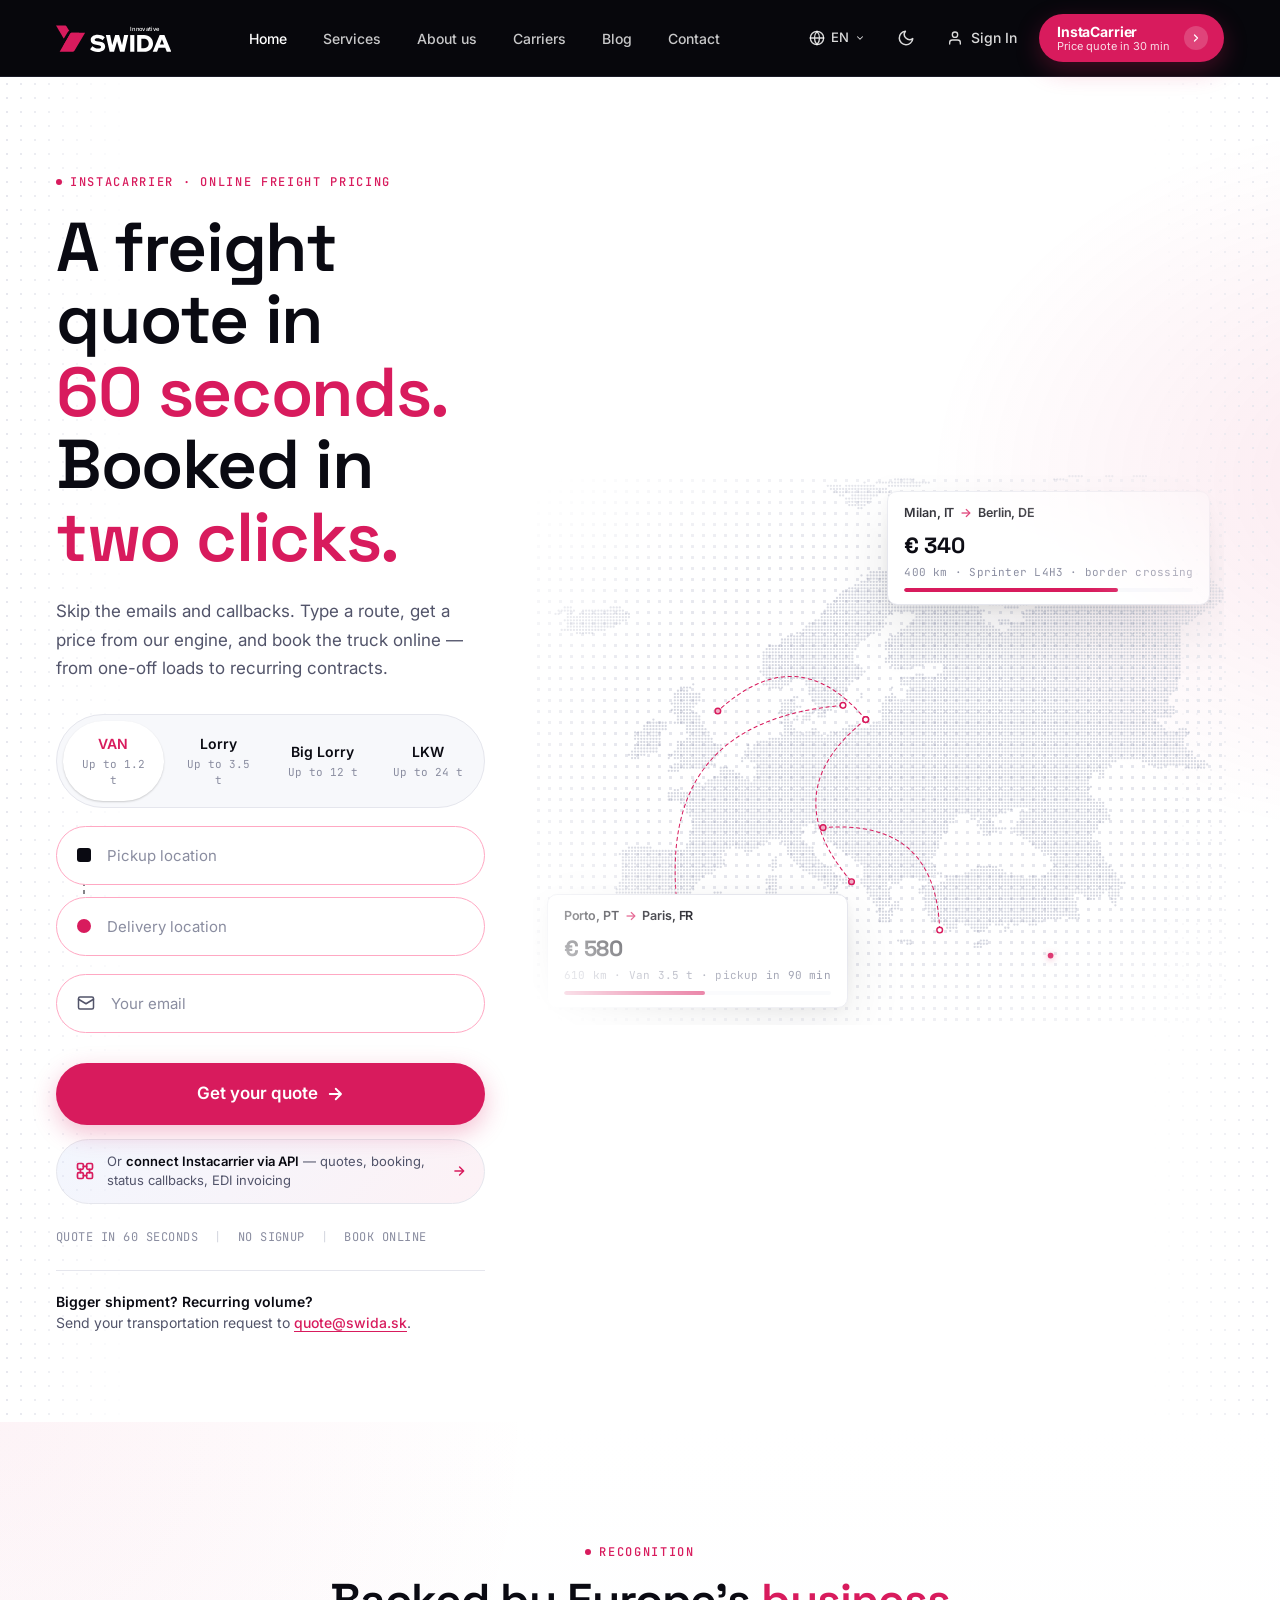
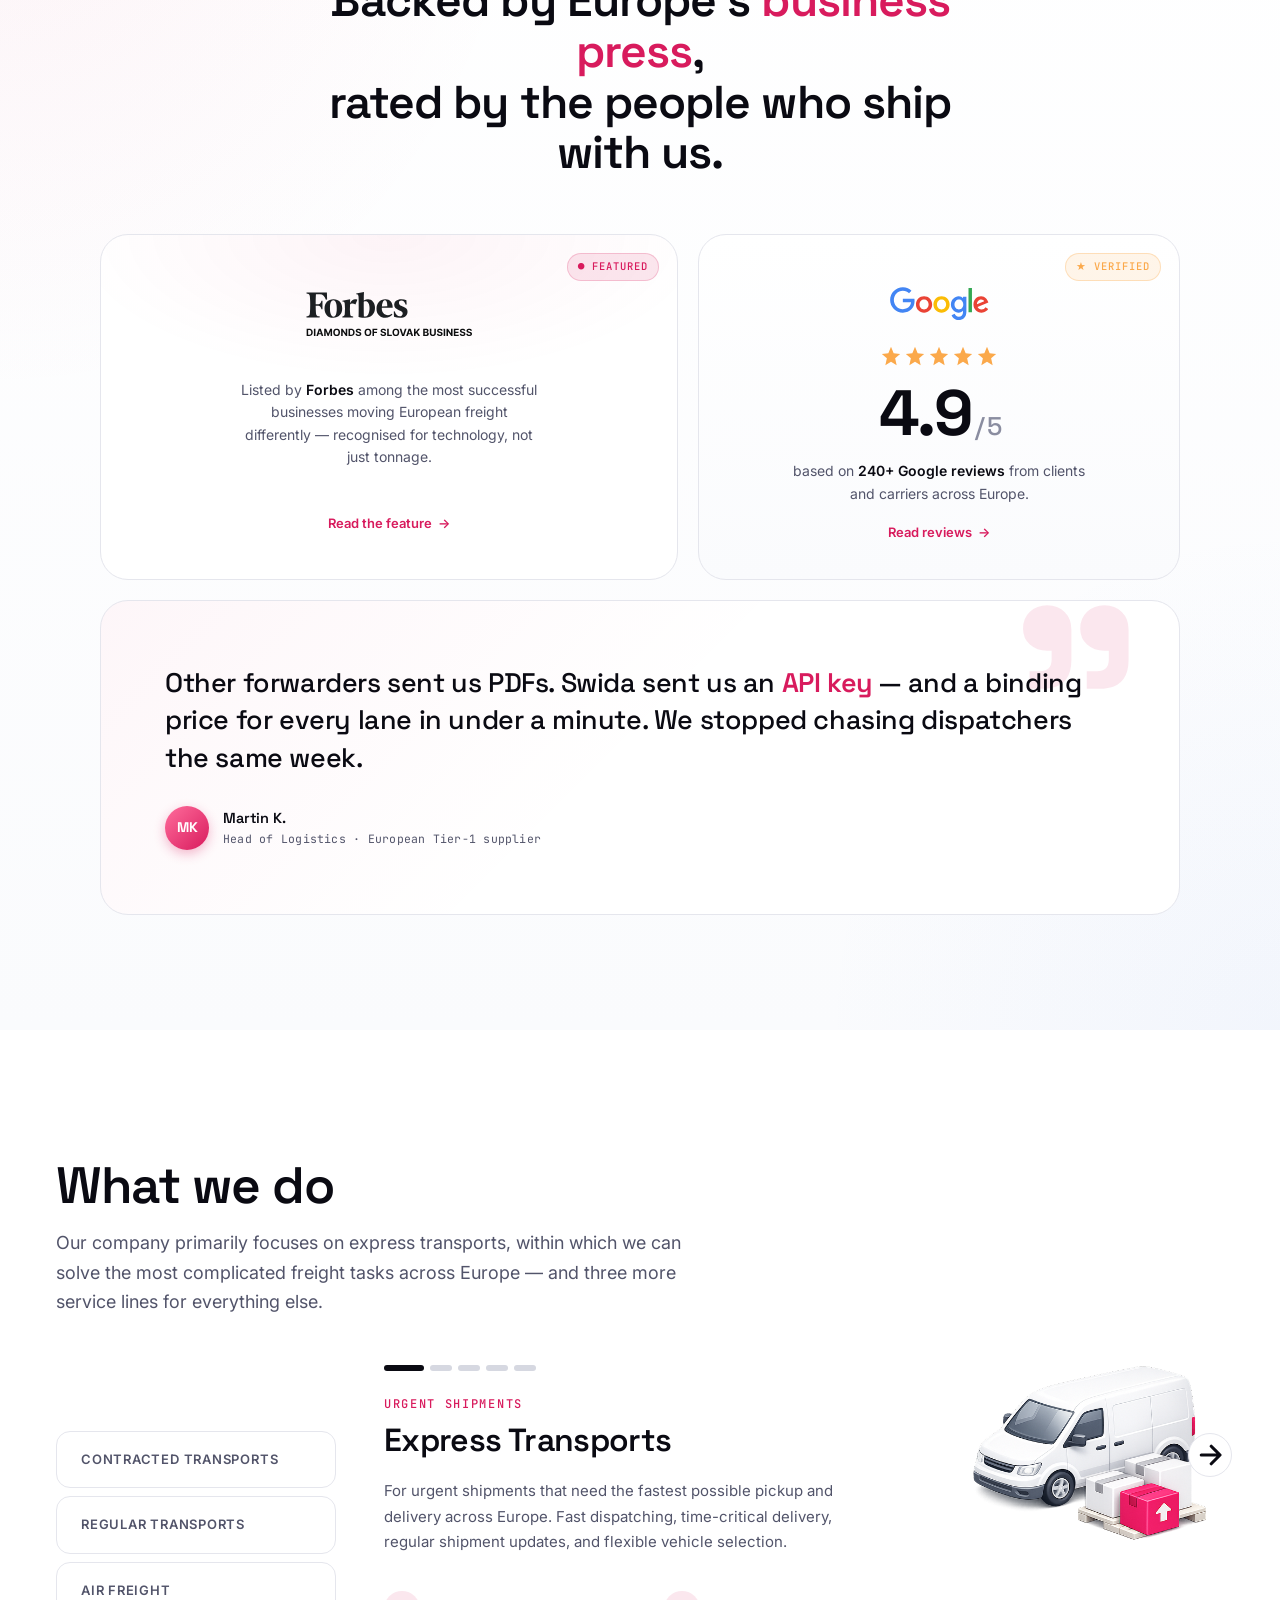
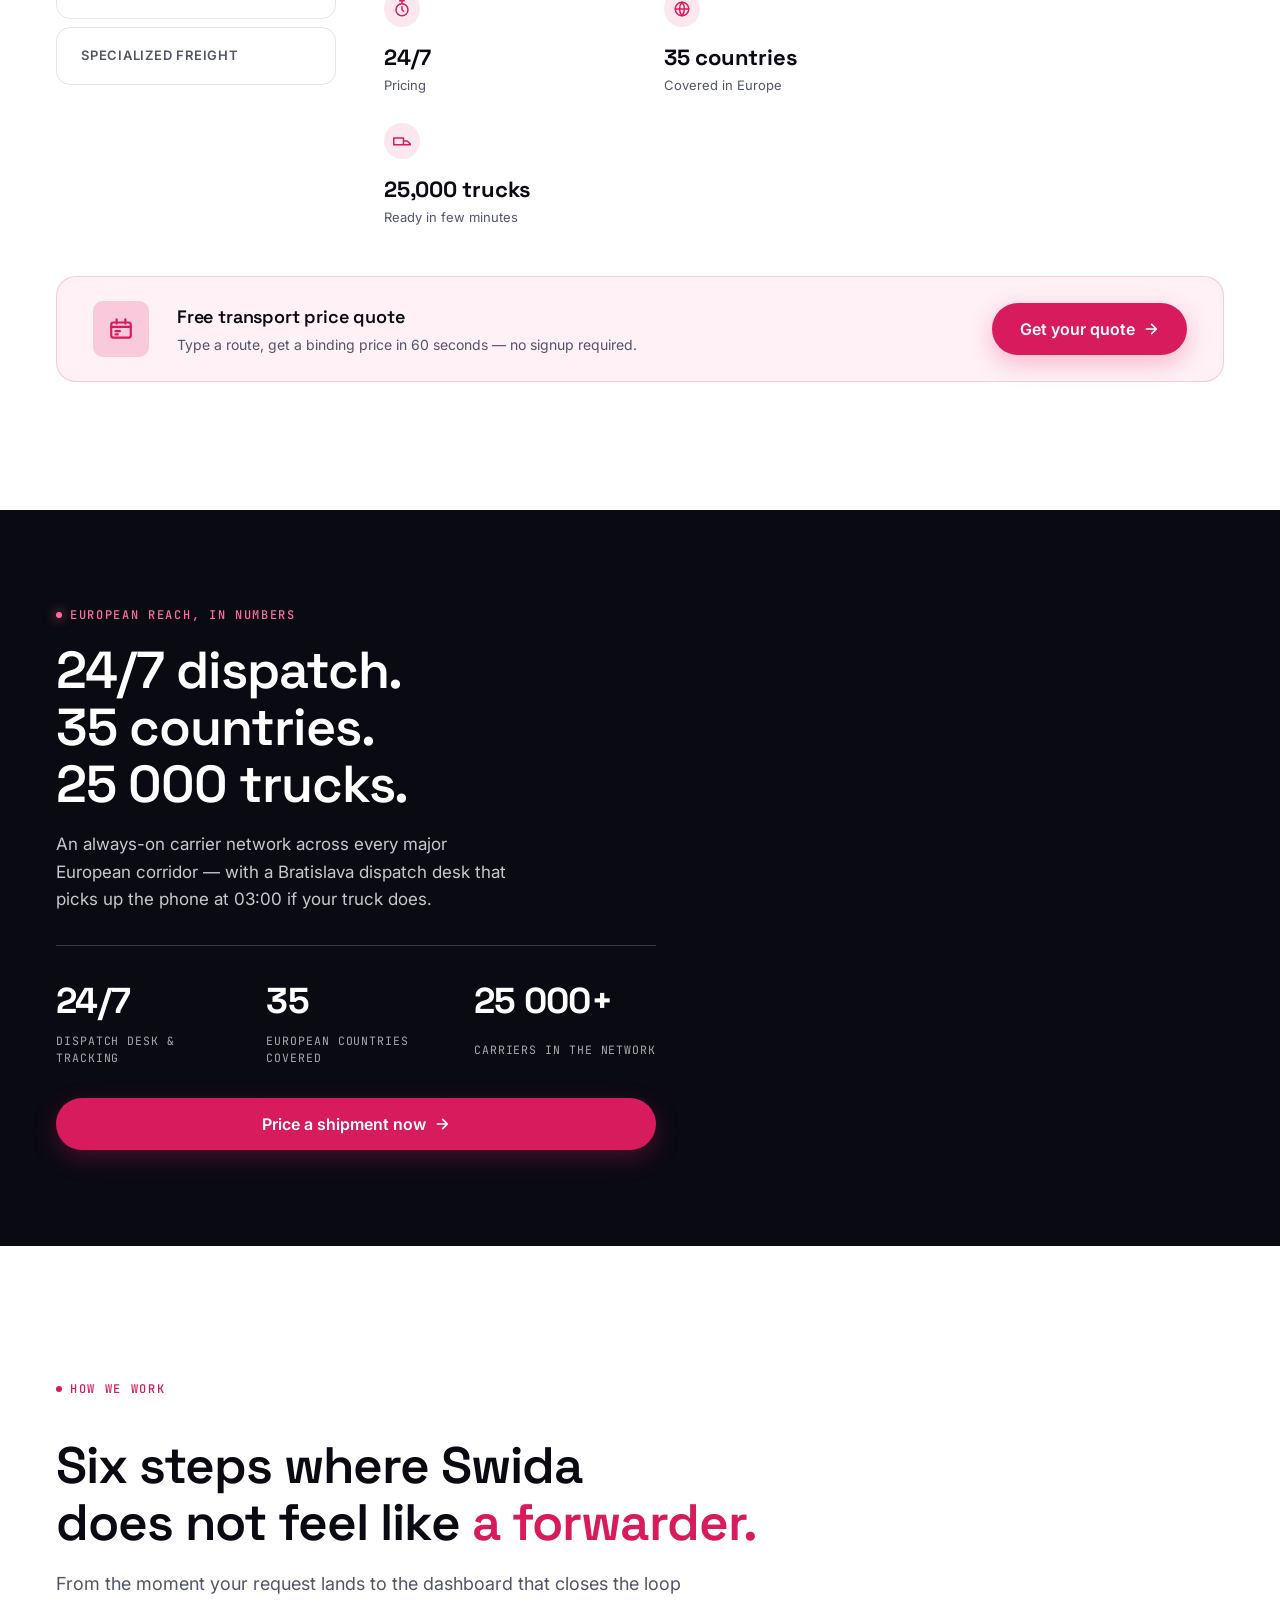
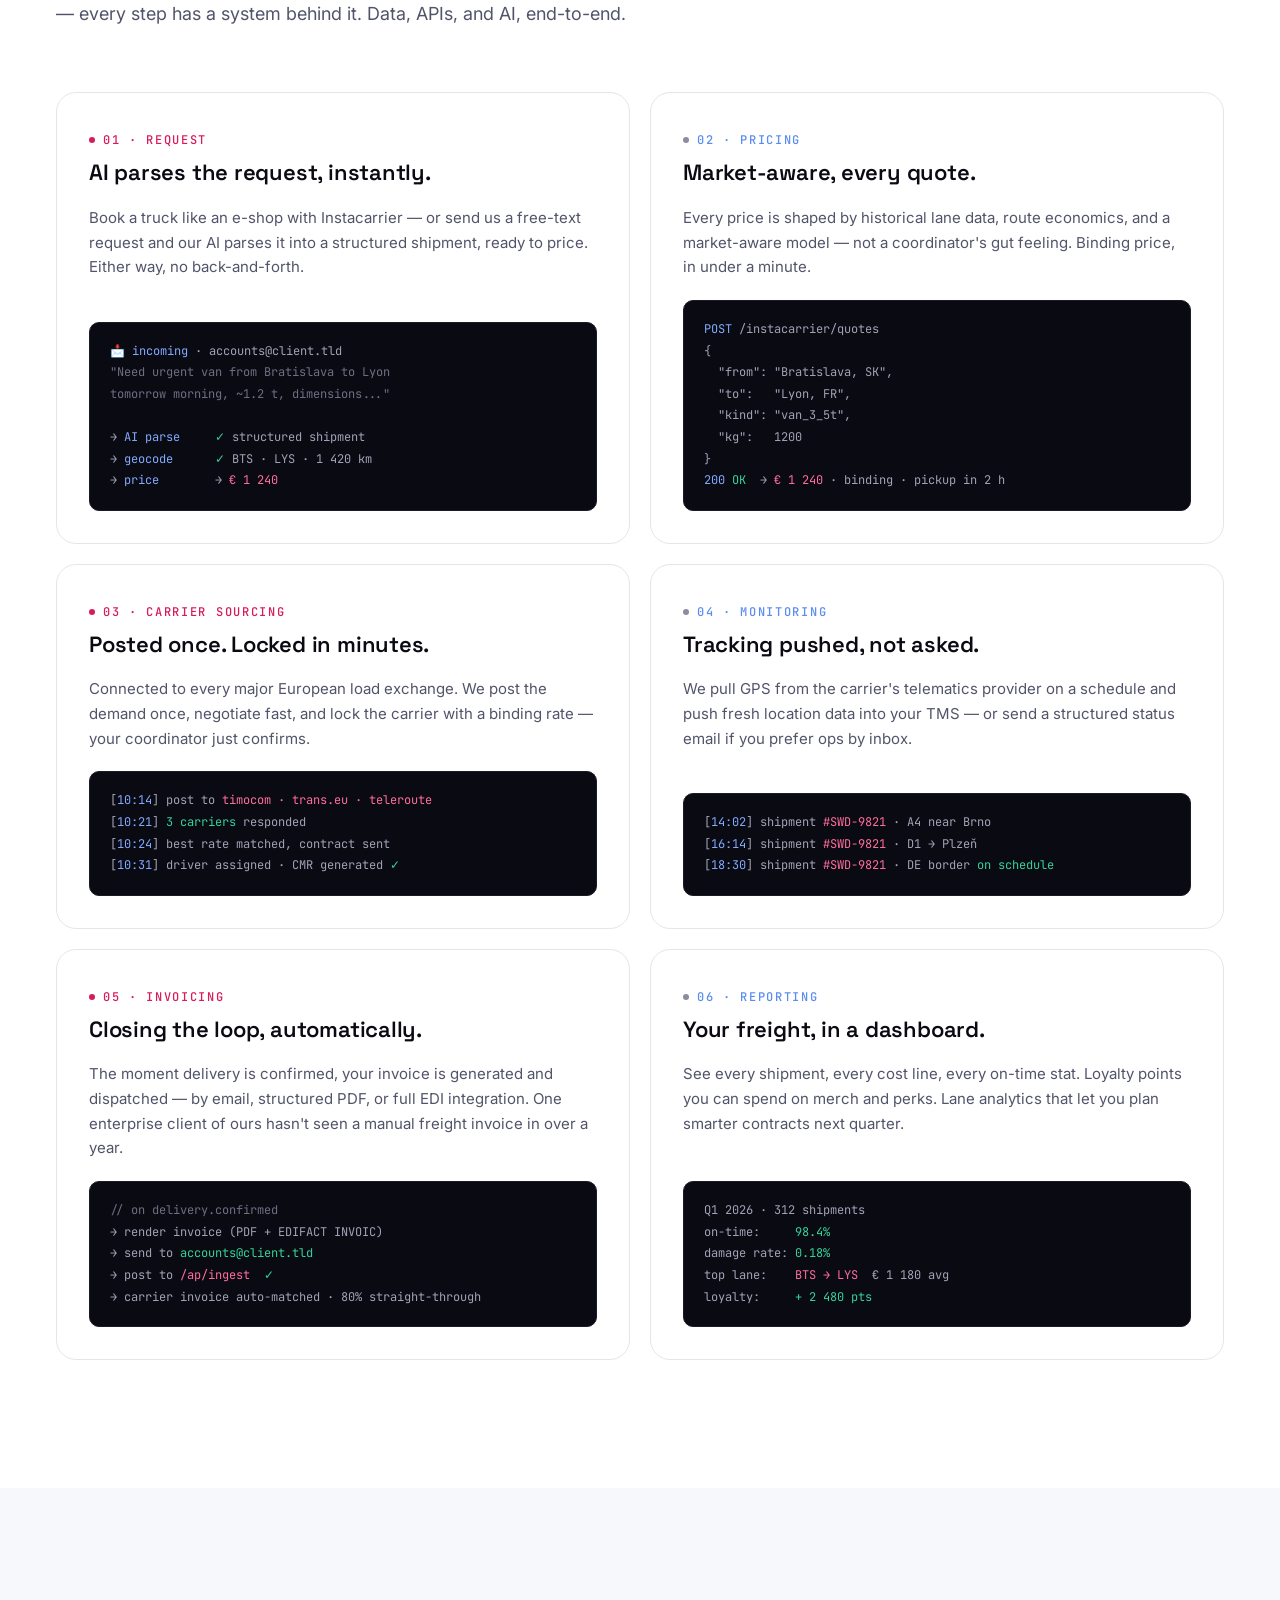
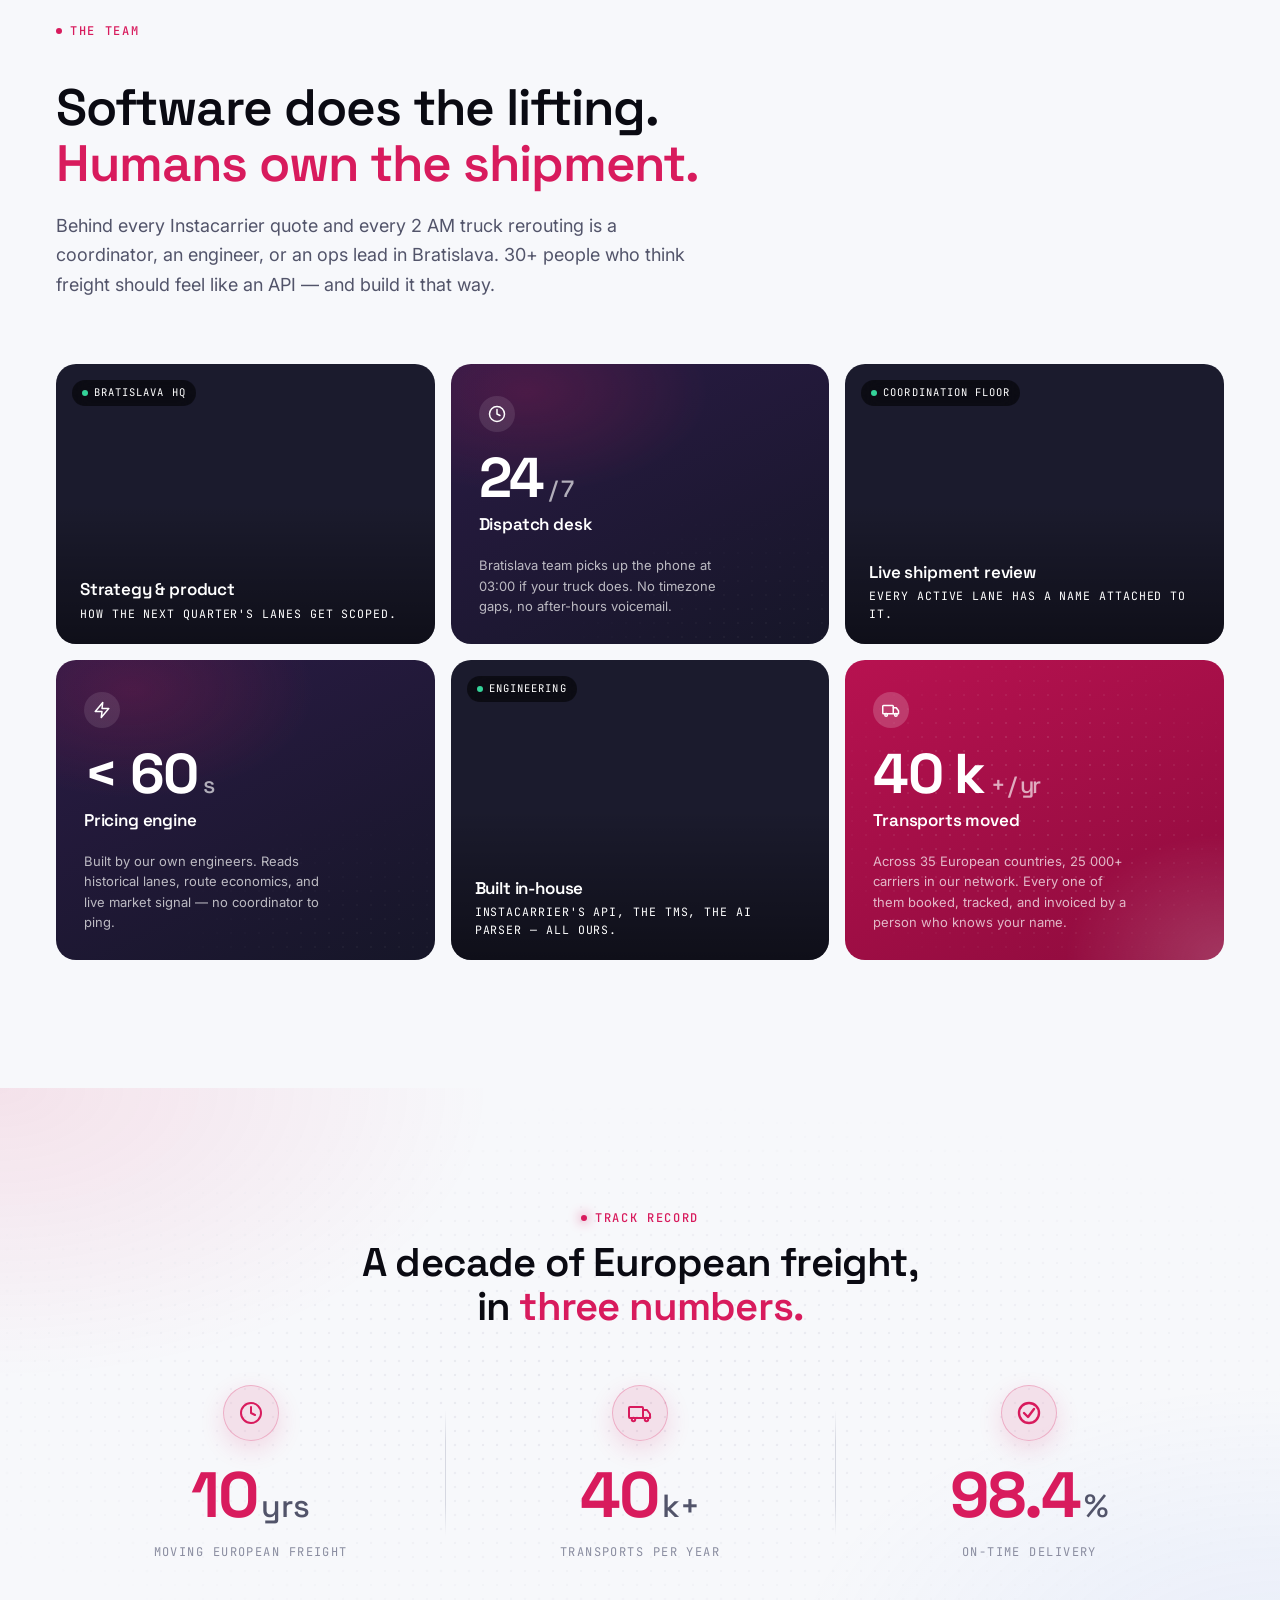
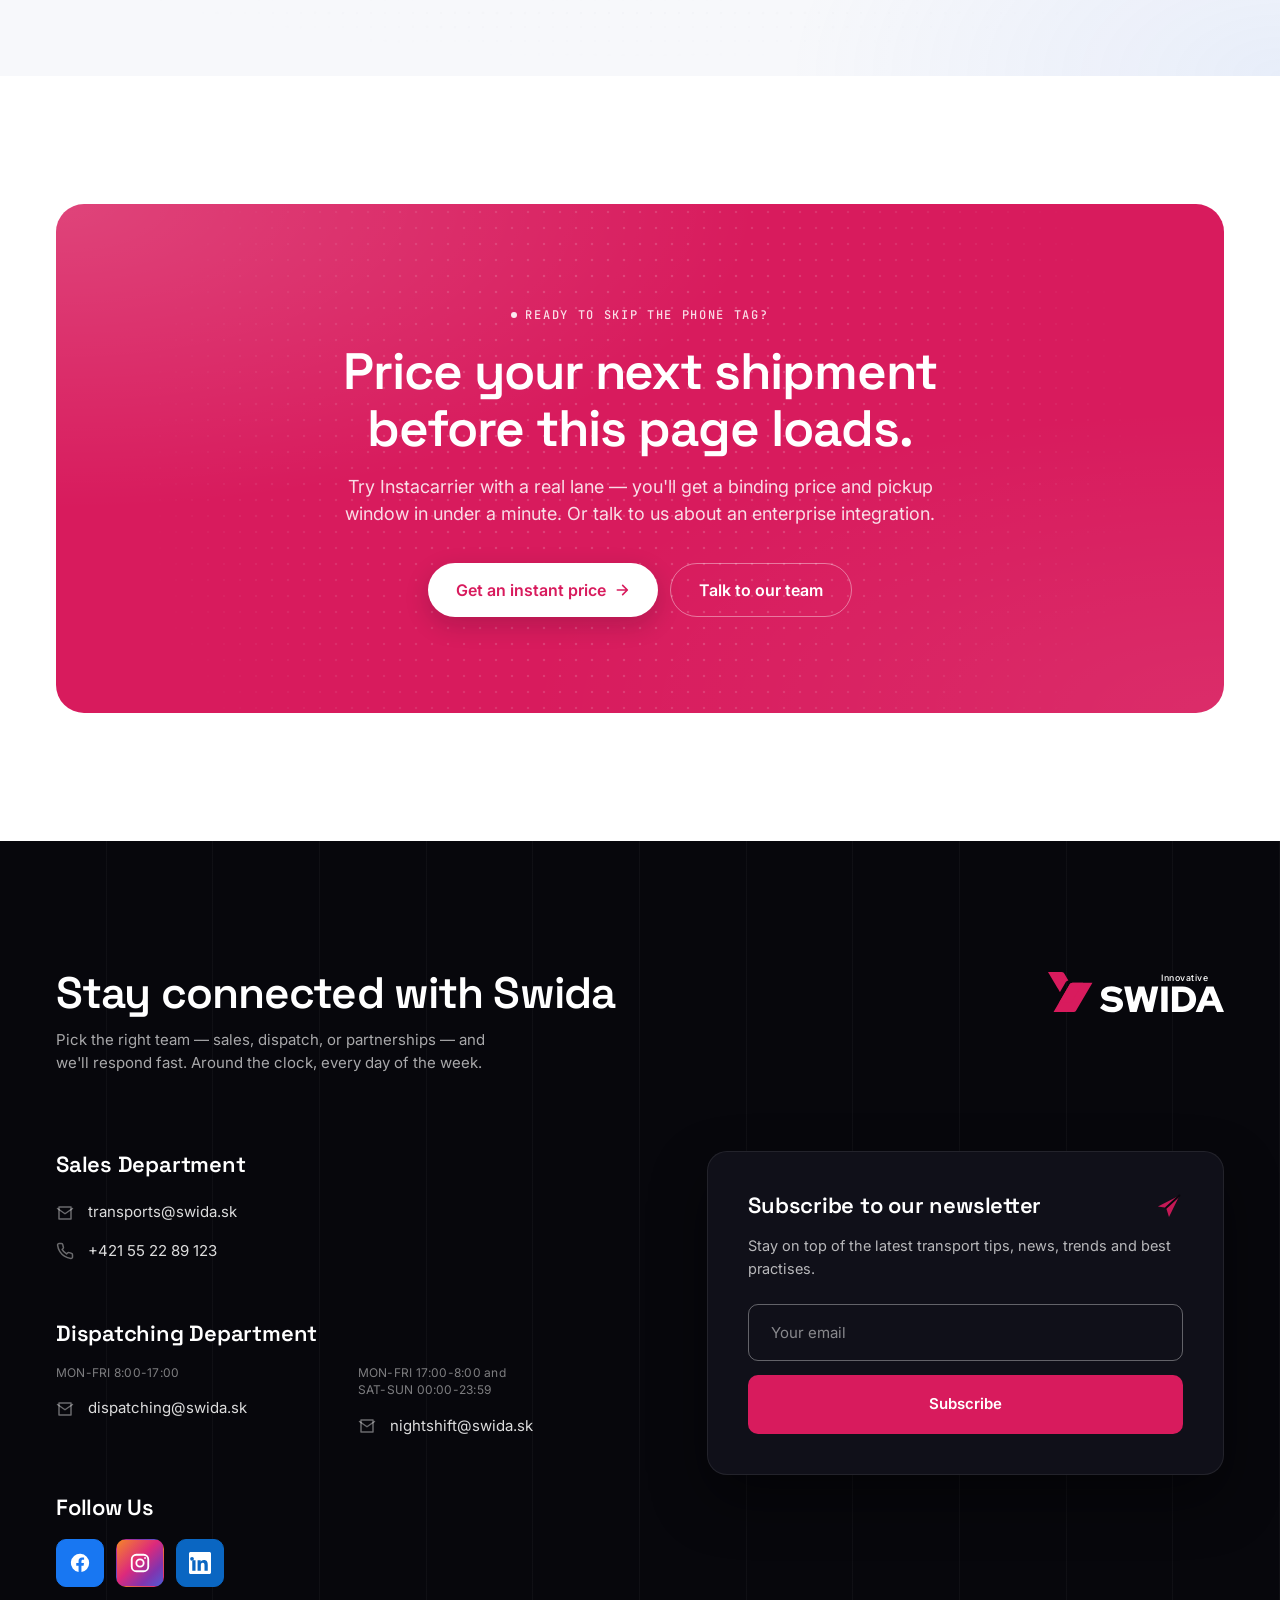
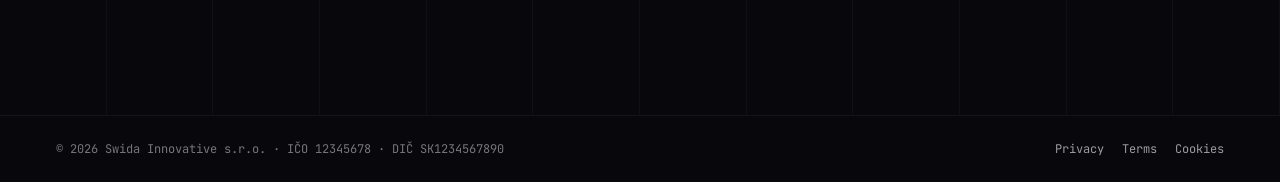
==== commit 50b66494: "redesign(people): bento grid with 3 photos + 3 stat tiles, no individual contacts User feedback: 'no" ====
--- a/homepage/index.html
+++ b/homepage/index.html
@@ -774,60 +774,170 @@
     .touch__viz .com { color:#6E6E84; }
 
     /* ==========================================================================
-       PEOPLE (leadership row — Round 2)
+       PEOPLE (bento grid — photos + stat tiles, no individual contacts)
        ========================================================================== */
-    .people {
-      display:grid; grid-template-columns:1fr; gap:24px;
-    }
-    @media (min-width: 720px)  { .people { grid-template-columns:repeat(2, 1fr); gap:28px; } }
-    @media (min-width: 1100px) { .people { grid-template-columns:repeat(4, 1fr); } }
-
-    .person {
-      text-align:center;
-      padding:32px 24px 28px;
-      background:var(--c-bg);
-      border:1px solid var(--c-line);
+    .people-grid {
+      display:grid; gap:14px;
+      grid-template-columns:1fr;
+      grid-auto-rows:minmax(220px, auto);
+    }
+    @media (min-width: 720px) {
+      .people-grid {
+        grid-template-columns:repeat(2, 1fr);
+        gap:16px;
+      }
+    }
+    @media (min-width: 1080px) {
+      .people-grid {
+        grid-template-columns:repeat(3, 1fr);
+        grid-auto-rows:minmax(260px, auto);
+      }
+    }
+
+    .people-cell {
+      position:relative;
       border-radius:var(--r-xl);
-      transition:transform var(--t-base) var(--ease-out), box-shadow var(--t-base) var(--ease-out);
-    }
-    .person:hover { transform:translateY(-4px); box-shadow:var(--shadow-lift); }
-
-    .person__portrait {
-      position:relative;
-      width:112px; height:112px;
-      margin:0 auto 18px;
+      overflow:hidden;
+      min-height:220px;
+      transition:transform 320ms var(--ease-out);
+    }
+    .people-cell:hover { transform:translateY(-3px); }
+
+    /* Photo cell — background image with subtle vignette */
+    .people-cell--photo {
+      background:#1B1B2D center/cover no-repeat;
+    }
+    .people-cell--photo::after {
+      content:""; position:absolute; inset:0;
+      background:linear-gradient(180deg, transparent 50%, rgba(0,0,0,0.45) 100%);
+      pointer-events:none;
+    }
+    .people-cell--photo .people-cell__caption {
+      position:absolute; bottom:0; left:0; right:0;
+      padding:24px 24px 22px;
+      color:#fff;
+      font-family:var(--font-mono);
+      font-size:11.5px;
+      letter-spacing:0.08em;
+      text-transform:uppercase;
+      z-index:1;
+    }
+    .people-cell--photo .people-cell__caption strong {
+      display:block;
+      font-family:var(--font-display);
+      font-size:1.0625rem;
+      font-weight:600;
+      letter-spacing:-0.01em;
+      text-transform:none;
+      margin-bottom:2px;
+      color:#fff;
+    }
+
+    /* Dark stat cell */
+    .people-cell--dark {
+      background:
+        radial-gradient(80% 60% at 20% 10%, rgba(216,27,93,0.20), transparent 60%),
+        linear-gradient(155deg, #2A1B45 0%, #161628 100%);
+      color:#fff;
+      padding:32px 28px 28px;
+      display:flex; flex-direction:column;
+      justify-content:space-between;
+    }
+    .people-cell--dark::after {
+      content:""; position:absolute; inset:0;
+      background-image:radial-gradient(circle, rgba(255,255,255,0.04) 1.1px, transparent 1.4px);
+      background-size:14px 14px;
+      mask-image:radial-gradient(ellipse 80% 80% at 80% 100%, #000, transparent 70%);
+      -webkit-mask-image:radial-gradient(ellipse 80% 80% at 80% 100%, #000, transparent 70%);
+      pointer-events:none;
+    }
+    .people-cell--dark > * { position:relative; z-index:1; }
+
+    /* Brand pink stat cell */
+    .people-cell--brand {
+      background:
+        radial-gradient(70% 70% at 100% 100%, rgba(255,255,255,0.18), transparent 60%),
+        linear-gradient(155deg, #B71250 0%, #8E0B3D 100%);
+      color:#fff;
+      padding:32px 28px 28px;
+      display:flex; flex-direction:column;
+      justify-content:space-between;
+    }
+    .people-cell--brand::after {
+      content:""; position:absolute; inset:0;
+      background-image:radial-gradient(circle, rgba(255,255,255,0.10) 1.1px, transparent 1.4px);
+      background-size:14px 14px;
+      mask-image:radial-gradient(ellipse 80% 80% at 50% 50%, #000 30%, transparent 75%);
+      -webkit-mask-image:radial-gradient(ellipse 80% 80% at 50% 50%, #000 30%, transparent 75%);
+      pointer-events:none;
+    }
+    .people-cell--brand > * { position:relative; z-index:1; }
+
+    .people-cell__icon {
+      width:36px; height:36px;
       border-radius:50%;
+      background:rgba(255,255,255,0.10);
       display:grid; place-items:center;
-      overflow:hidden;
-    }
-    .person__portrait::after {
-      content:""; position:absolute; inset:0; border-radius:inherit;
-      box-shadow:inset 0 0 0 2px rgba(255,255,255,0.18), inset 0 -8px 16px rgba(0,0,0,0.15);
-    }
-    .person__initials {
-      position:relative; z-index:1;
+      color:#fff;
+      margin-bottom:auto;
+    }
+    .people-cell__icon svg { width:18px; height:18px; }
+    .people-cell--brand .people-cell__icon {
+      background:rgba(255,255,255,0.18);
+    }
+
+    .people-cell__value {
       font-family:var(--font-display);
-      font-size:36px; font-weight:700;
-      letter-spacing:-0.02em; color:#fff;
-      text-shadow:0 1px 2px rgba(0,0,0,0.18);
-    }
-    .person__name {
+      font-weight:700;
+      font-size:clamp(2.5rem, 4.5vw, 3.5rem);
+      letter-spacing:-0.03em;
+      line-height:1;
+      color:#fff;
+      margin-top:18px;
+      display:flex; align-items:baseline; gap:6px;
+    }
+    .people-cell__unit {
+      font-size:0.42em;
+      font-weight:500;
+      color:rgba(255,255,255,0.65);
+    }
+    .people-cell__label {
       font-family:var(--font-display);
-      font-size:1.125rem; font-weight:600;
-      letter-spacing:-0.01em; color:var(--c-fg);
-      margin-bottom:4px;
-    }
-    .person__role {
-      font-family:var(--font-mono);
-      font-size:11px; letter-spacing:0.12em;
-      text-transform:uppercase;
-      color:var(--c-brand-500);
-      margin-bottom:14px;
-    }
-    .person__bio {
-      font-size:14px; line-height:1.6;
-      color:var(--c-fg-mute);
-      max-width:32ch; margin-inline:auto;
+      font-size:1.0625rem;
+      font-weight:600;
+      letter-spacing:-0.01em;
+      color:#fff;
+      margin-top:6px;
+    }
+    .people-cell__desc {
+      margin-top:18px;
+      font-size:13px;
+      line-height:1.55;
+      color:rgba(255,255,255,0.70);
+      max-width:32ch;
+    }
+
+    /* Tiny "live" tag for the photo cells (optional) */
+    .people-cell__chip {
+      position:absolute; top:16px; left:16px;
+      display:inline-flex; align-items:center; gap:6px;
+      padding:5px 10px;
+      background:rgba(0,0,0,0.55);
+      backdrop-filter:blur(8px);
+      border-radius:var(--r-pill);
+      font-family:var(--font-mono); font-size:10.5px;
+      letter-spacing:0.10em; text-transform:uppercase;
+      color:#fff;
+      z-index:2;
+    }
+    .people-cell__chip::before {
+      content:""; width:6px; height:6px; border-radius:50%;
+      background:#34D399;
+      animation:people-pulse 1.8s ease-out infinite;
+    }
+    @keyframes people-pulse {
+      0%, 100% { opacity:1; transform:scale(1); }
+      50% { opacity:0.5; transform:scale(1.4); }
     }
 
     /* ==========================================================================
@@ -2207,51 +2317,90 @@
       </div>
     </section>
 
-    <!-- ============== PEOPLE (leadership — placeholder names, client will replace) ============== -->
+    <!-- ============== PEOPLE (bento grid — no individual contacts, group photos + stats) ============== -->
     <section class="section section--soft" id="people">
       <div class="container">
         <header class="feature-head reveal">
-          <span class="eyebrow">The people</span>
-          <h2 style="margin-top:20px">Real humans behind <span class="pink">the pipeline.</span></h2>
-          <p class="lead" style="margin-top:18px">Software does the heavy lifting — but every shipment is owned by someone who picks up the phone. Meet the people who keep your freight moving.</p>
+          <span class="eyebrow">The team</span>
+          <h2 style="margin-top:20px">Software does the lifting.<br /><span class="pink">Humans own the shipment.</span></h2>
+          <p class="lead" style="margin-top:18px">Behind every Instacarrier quote and every 2 AM truck rerouting is a coordinator, an engineer, or an ops lead in Bratislava. 30+ people who think freight should feel like an API — and build it that way.</p>
         </header>
 
-        <div class="people">
-          <article class="person reveal">
-            <div class="person__portrait" style="background:linear-gradient(135deg, #FF6D9C 0%, #D81B5D 100%);">
-              <span class="person__initials" aria-hidden="true">AN</span>
+        <div class="people-grid reveal">
+
+          <!-- Cell 1: photo (team brainstorming) -->
+          <div class="people-cell people-cell--photo"
+               style="background-image:url('https://images.unsplash.com/photo-1573164713714-d95e436ab8d6?auto=format&fit=crop&w=900&q=80')">
+            <span class="people-cell__chip">Bratislava HQ</span>
+            <div class="people-cell__caption">
+              <strong>Strategy &amp; product</strong>
+              How the next quarter's lanes get scoped.
             </div>
-            <h3 class="person__name">Andrej Novák</h3>
-            <p class="person__role">CEO &amp; Founder</p>
-            <p class="person__bio">10 years in European road freight. Started Swida because the market needed an e-shop for trucks — and nobody else was building one.</p>
-          </article>
-
-          <article class="person reveal">
-            <div class="person__portrait" style="background:linear-gradient(135deg, #82AAFF 0%, #5B8DEF 100%);">
-              <span class="person__initials" aria-hidden="true">LH</span>
+          </div>
+
+          <!-- Cell 2: 24/7 dispatch stat (dark) -->
+          <div class="people-cell people-cell--dark">
+            <div class="people-cell__icon" aria-hidden="true">
+              <svg viewBox="0 0 24 24" fill="none" stroke="currentColor" stroke-width="2" stroke-linecap="round" stroke-linejoin="round">
+                <circle cx="12" cy="12" r="10"/><polyline points="12 6 12 12 16 14"/>
+              </svg>
             </div>
-            <h3 class="person__name">Lucia Horváthová</h3>
-            <p class="person__role">Head of Operations</p>
-            <p class="person__bio">Runs the Bratislava dispatch desk. If your truck has a problem at 3 AM, she's the one driving the fix back into the system.</p>
-          </article>
-
-          <article class="person reveal">
-            <div class="person__portrait" style="background:linear-gradient(135deg, #C084FC 0%, #D81B5D 100%);">
-              <span class="person__initials" aria-hidden="true">MT</span>
+            <div>
+              <div class="people-cell__value">24<span class="people-cell__unit">/ 7</span></div>
+              <div class="people-cell__label">Dispatch desk</div>
+              <p class="people-cell__desc">Bratislava team picks up the phone at 03:00 if your truck does. No timezone gaps, no after-hours voicemail.</p>
             </div>
-            <h3 class="person__name">Marek Tóth</h3>
-            <p class="person__role">Head of Engineering</p>
-            <p class="person__bio">Builds the systems that make Instacarrier feel instant. Background in TMS platforms before joining Swida.</p>
-          </article>
-
-          <article class="person reveal">
-            <div class="person__portrait" style="background:linear-gradient(135deg, #FBA94B 0%, #E83A75 100%);">
-              <span class="person__initials" aria-hidden="true">JK</span>
+          </div>
+
+          <!-- Cell 3: photo (team at laptop / meeting) -->
+          <div class="people-cell people-cell--photo"
+               style="background-image:url('https://images.unsplash.com/photo-1556761175-5973dc0f32e7?auto=format&fit=crop&w=900&q=80')">
+            <span class="people-cell__chip">Coordination floor</span>
+            <div class="people-cell__caption">
+              <strong>Live shipment review</strong>
+              Every active lane has a name attached to it.
             </div>
-            <h3 class="person__name">Jana Kováčová</h3>
-            <p class="person__role">Head of Growth</p>
-            <p class="person__bio">Brings new clients on board and keeps the existing ones happy. The reason 98.4% of shipments arrive on time.</p>
-          </article>
+          </div>
+
+          <!-- Cell 4: 1 min pricing stat (dark) -->
+          <div class="people-cell people-cell--dark">
+            <div class="people-cell__icon" aria-hidden="true">
+              <svg viewBox="0 0 24 24" fill="none" stroke="currentColor" stroke-width="2" stroke-linecap="round" stroke-linejoin="round">
+                <polygon points="13 2 3 14 12 14 11 22 21 10 12 10 13 2"/>
+              </svg>
+            </div>
+            <div>
+              <div class="people-cell__value">&lt;&nbsp;60<span class="people-cell__unit">s</span></div>
+              <div class="people-cell__label">Pricing engine</div>
+              <p class="people-cell__desc">Built by our own engineers. Reads historical lanes, route economics, and live market signal — no coordinator to ping.</p>
+            </div>
+          </div>
+
+          <!-- Cell 5: photo (team in dispatch / map review) -->
+          <div class="people-cell people-cell--photo"
+               style="background-image:url('https://images.unsplash.com/photo-1521737711867-e3b97375f902?auto=format&fit=crop&w=900&q=80')">
+            <span class="people-cell__chip">Engineering</span>
+            <div class="people-cell__caption">
+              <strong>Built in-house</strong>
+              Instacarrier's API, the TMS, the AI parser — all ours.
+            </div>
+          </div>
+
+          <!-- Cell 6: 40k+ transports stat (brand pink) -->
+          <div class="people-cell people-cell--brand">
+            <div class="people-cell__icon" aria-hidden="true">
+              <svg viewBox="0 0 24 24" fill="none" stroke="currentColor" stroke-width="2" stroke-linecap="round" stroke-linejoin="round">
+                <rect x="1" y="6" width="14" height="11" rx="1"/><path d="M15 9h4l3 4v4h-7"/>
+                <circle cx="5.5" cy="18.5" r="1.7"/><circle cx="18.5" cy="18.5" r="1.7"/>
+              </svg>
+            </div>
+            <div>
+              <div class="people-cell__value">40&nbsp;k<span class="people-cell__unit">+ / yr</span></div>
+              <div class="people-cell__label">Transports moved</div>
+              <p class="people-cell__desc">Across 35 European countries, 25 000+ carriers in our network. Every one of them booked, tracked, and invoiced by a person who knows your name.</p>
+            </div>
+          </div>
+
         </div>
       </div>
     </section>
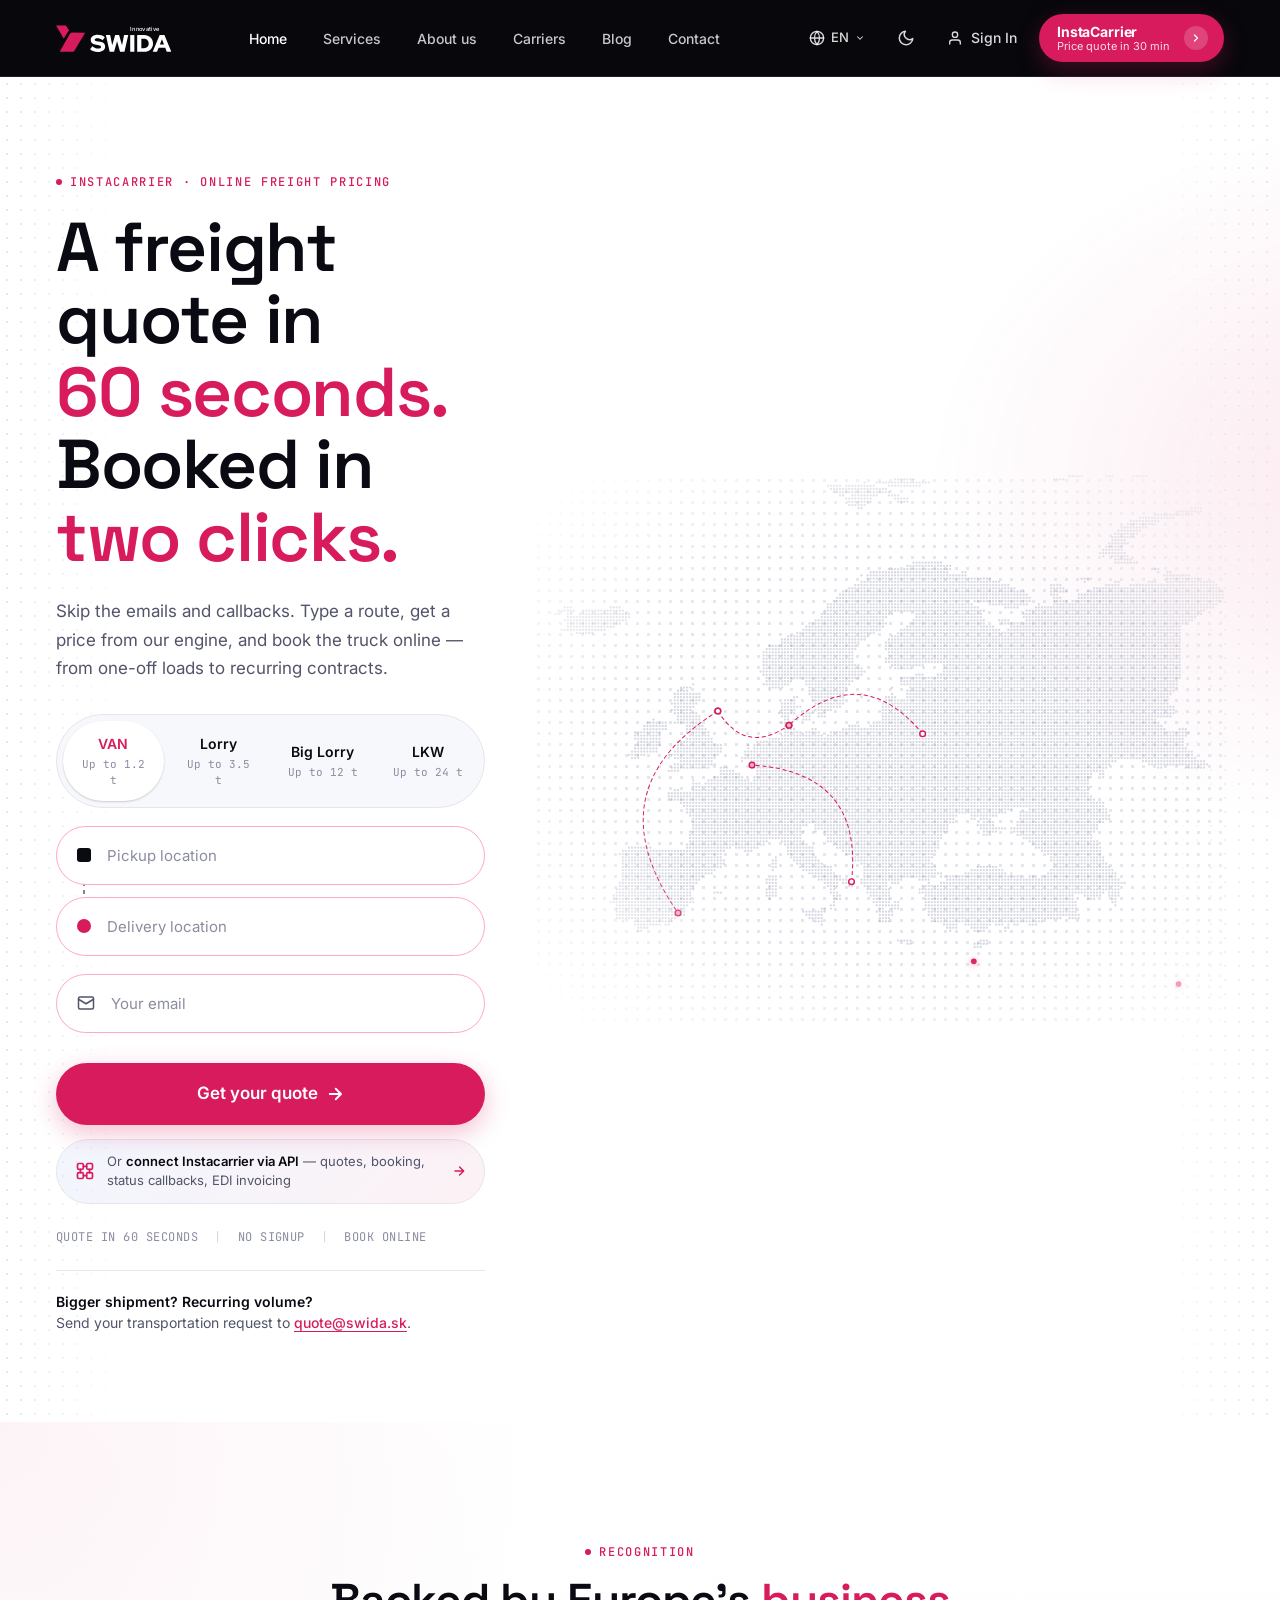
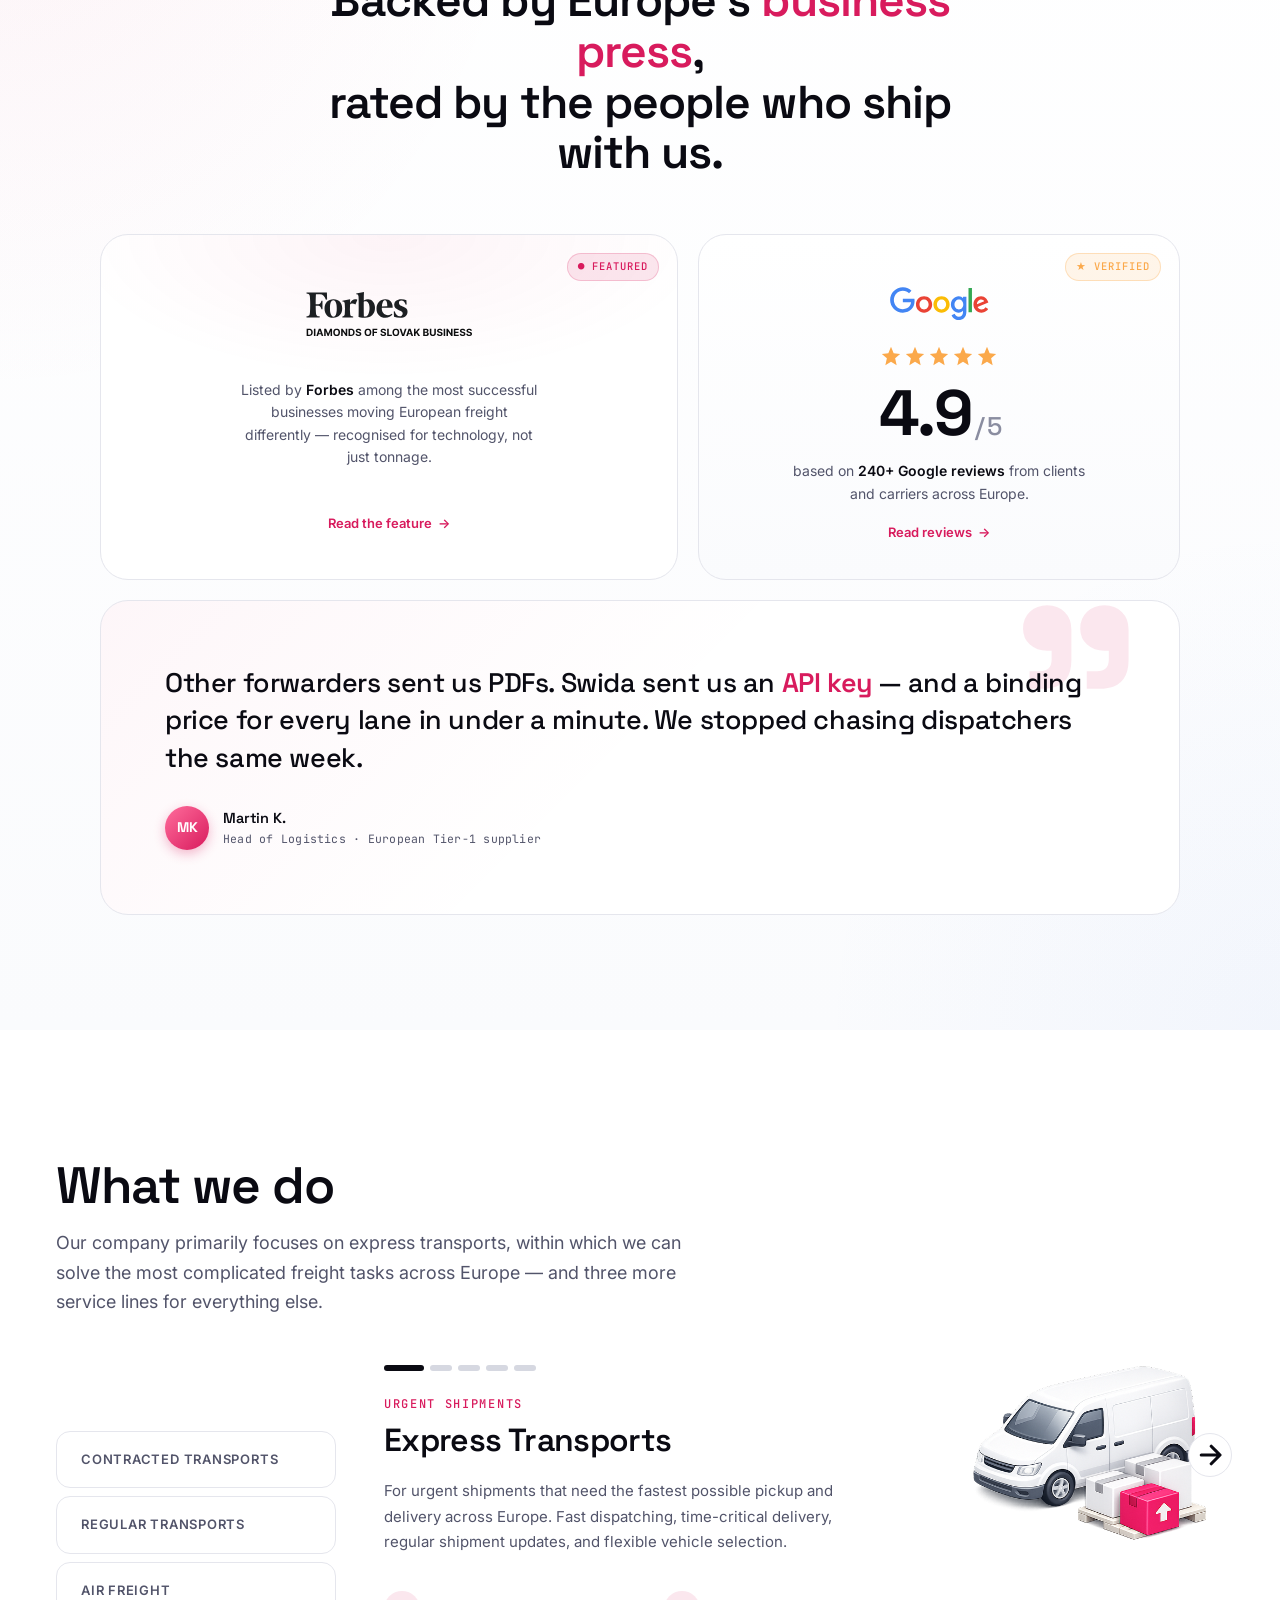
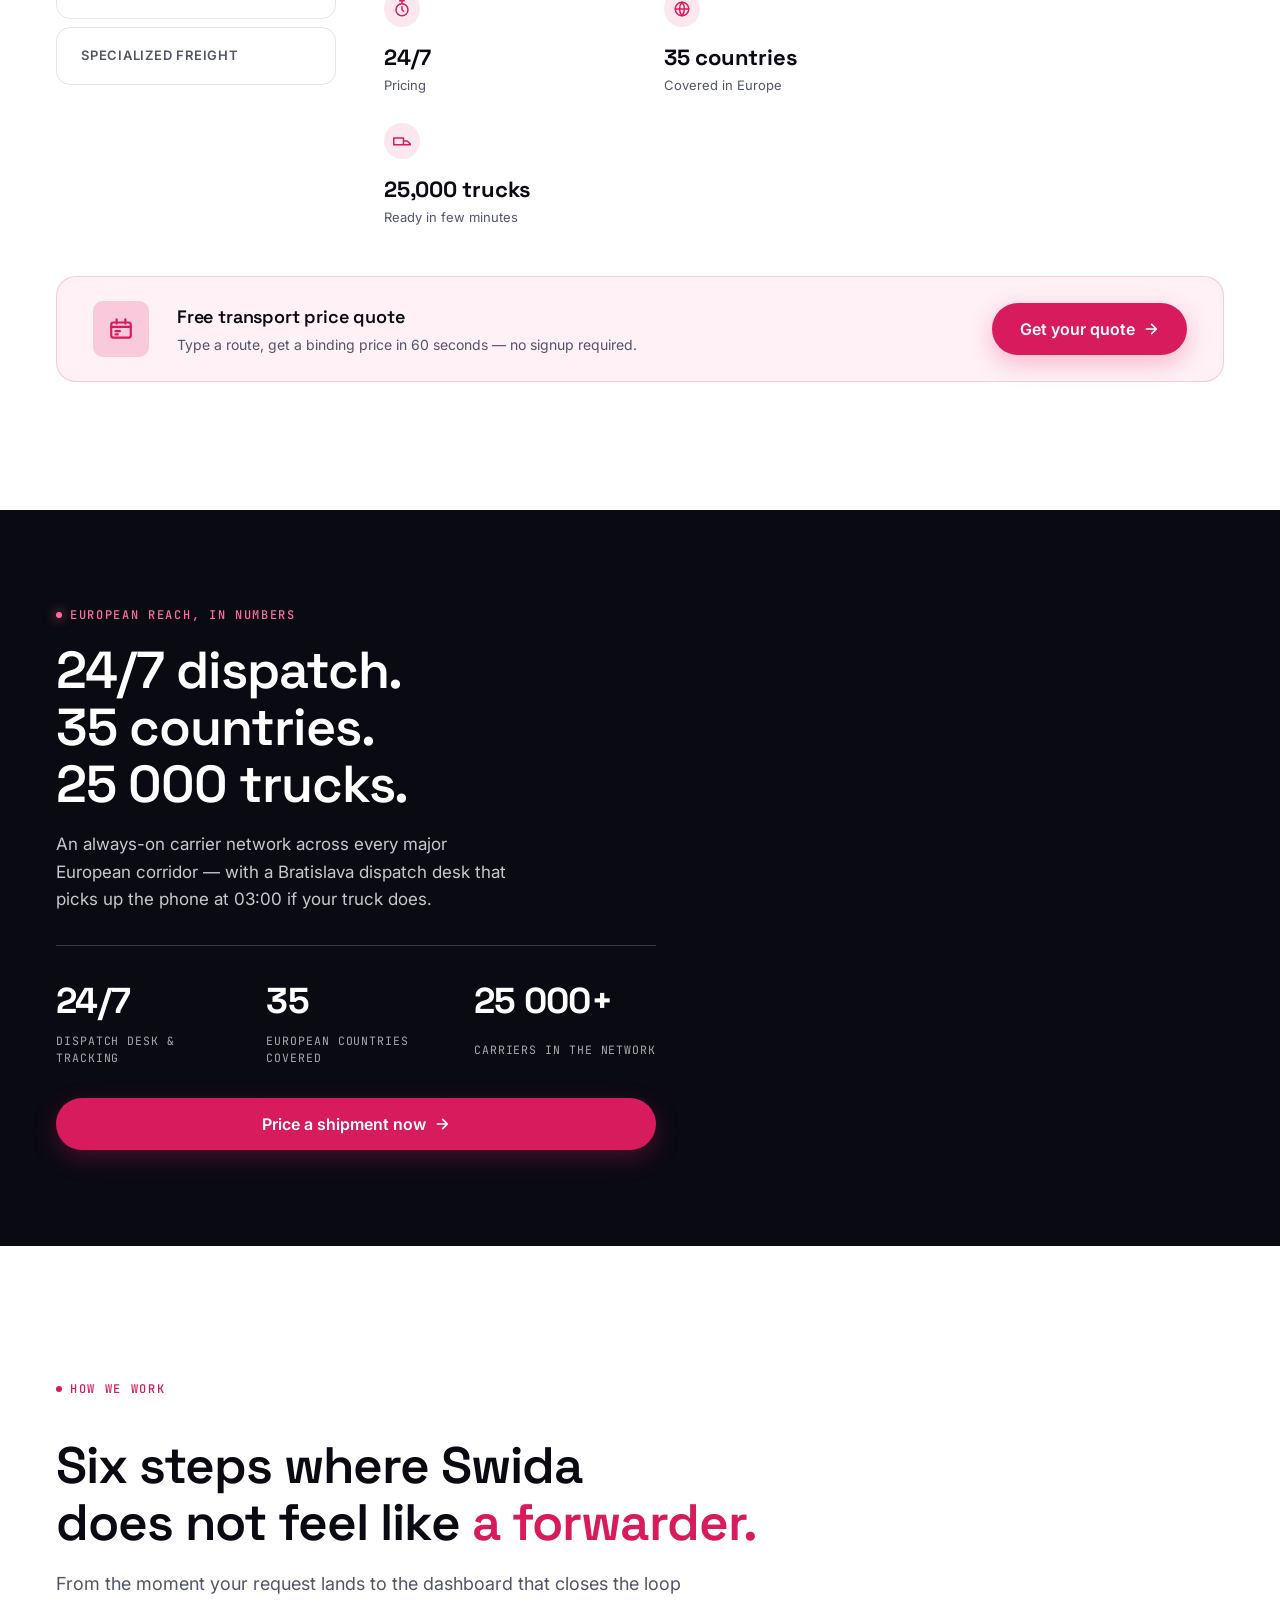
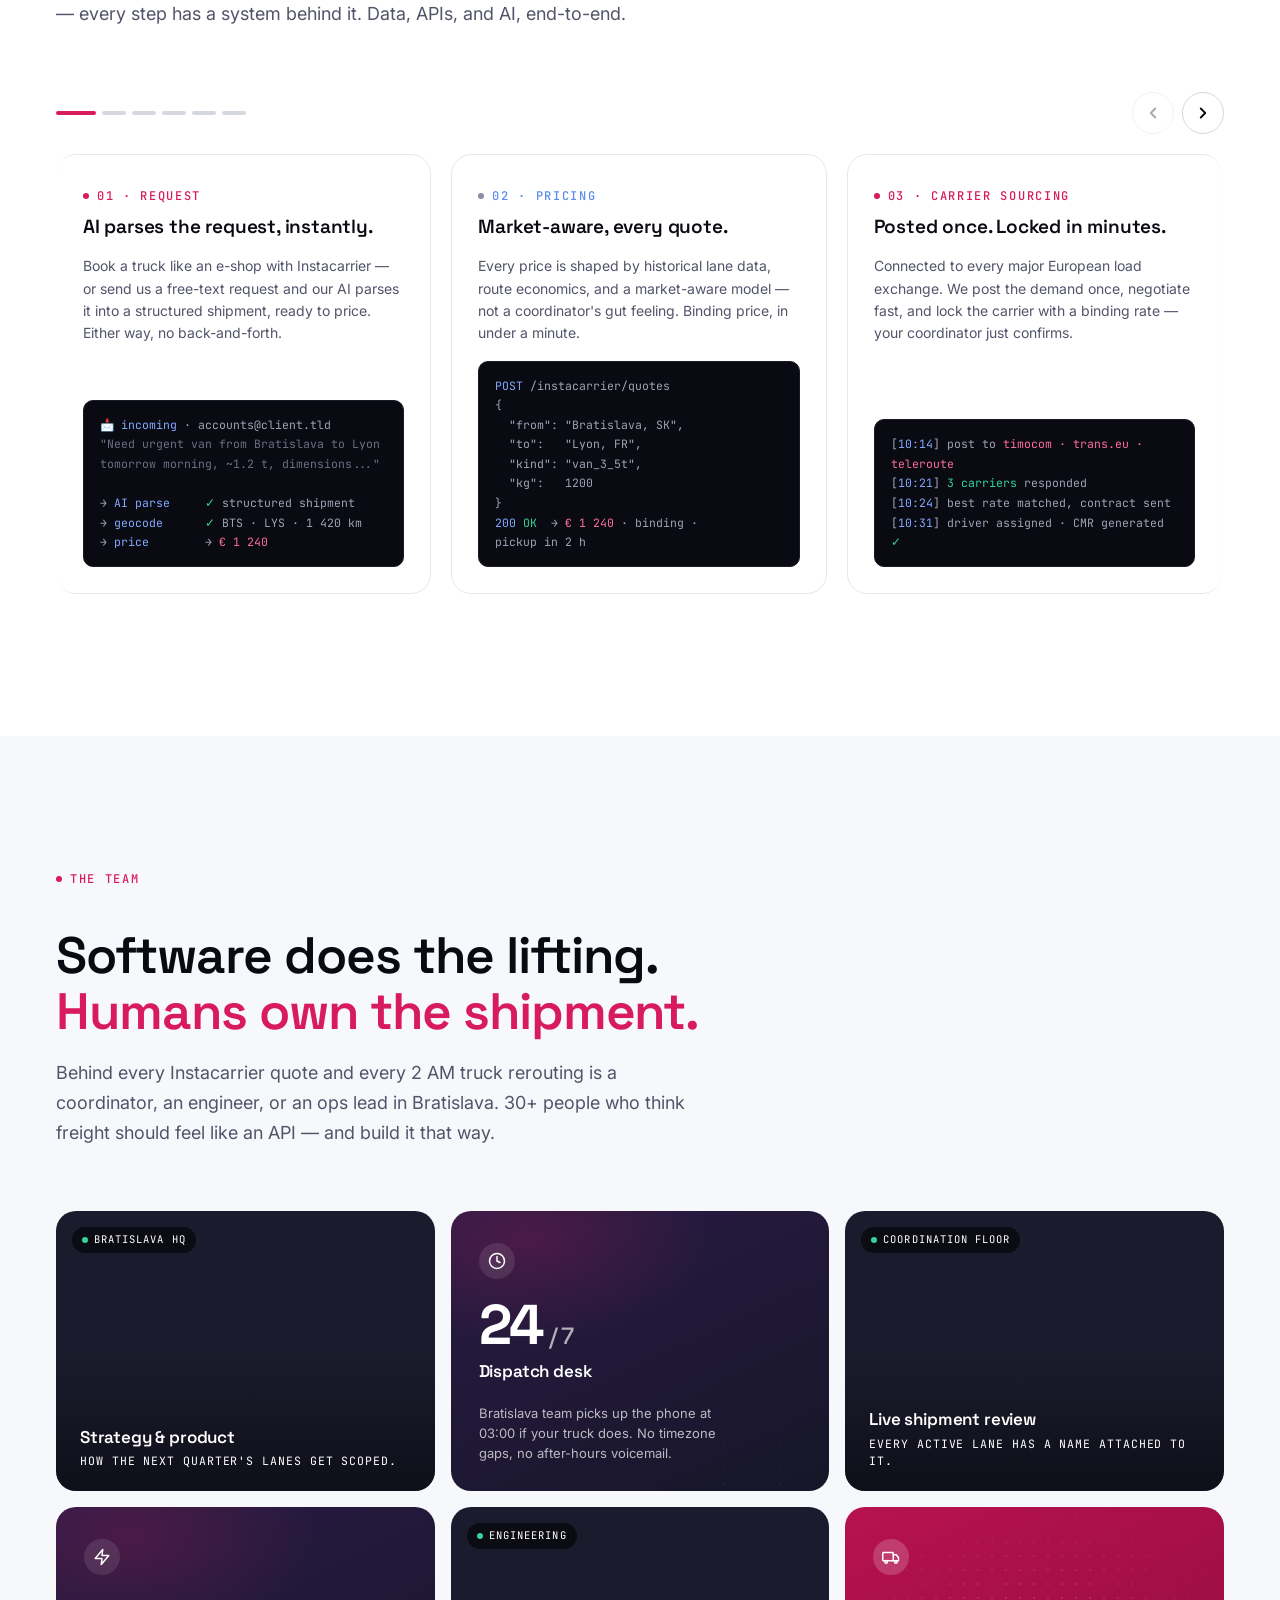
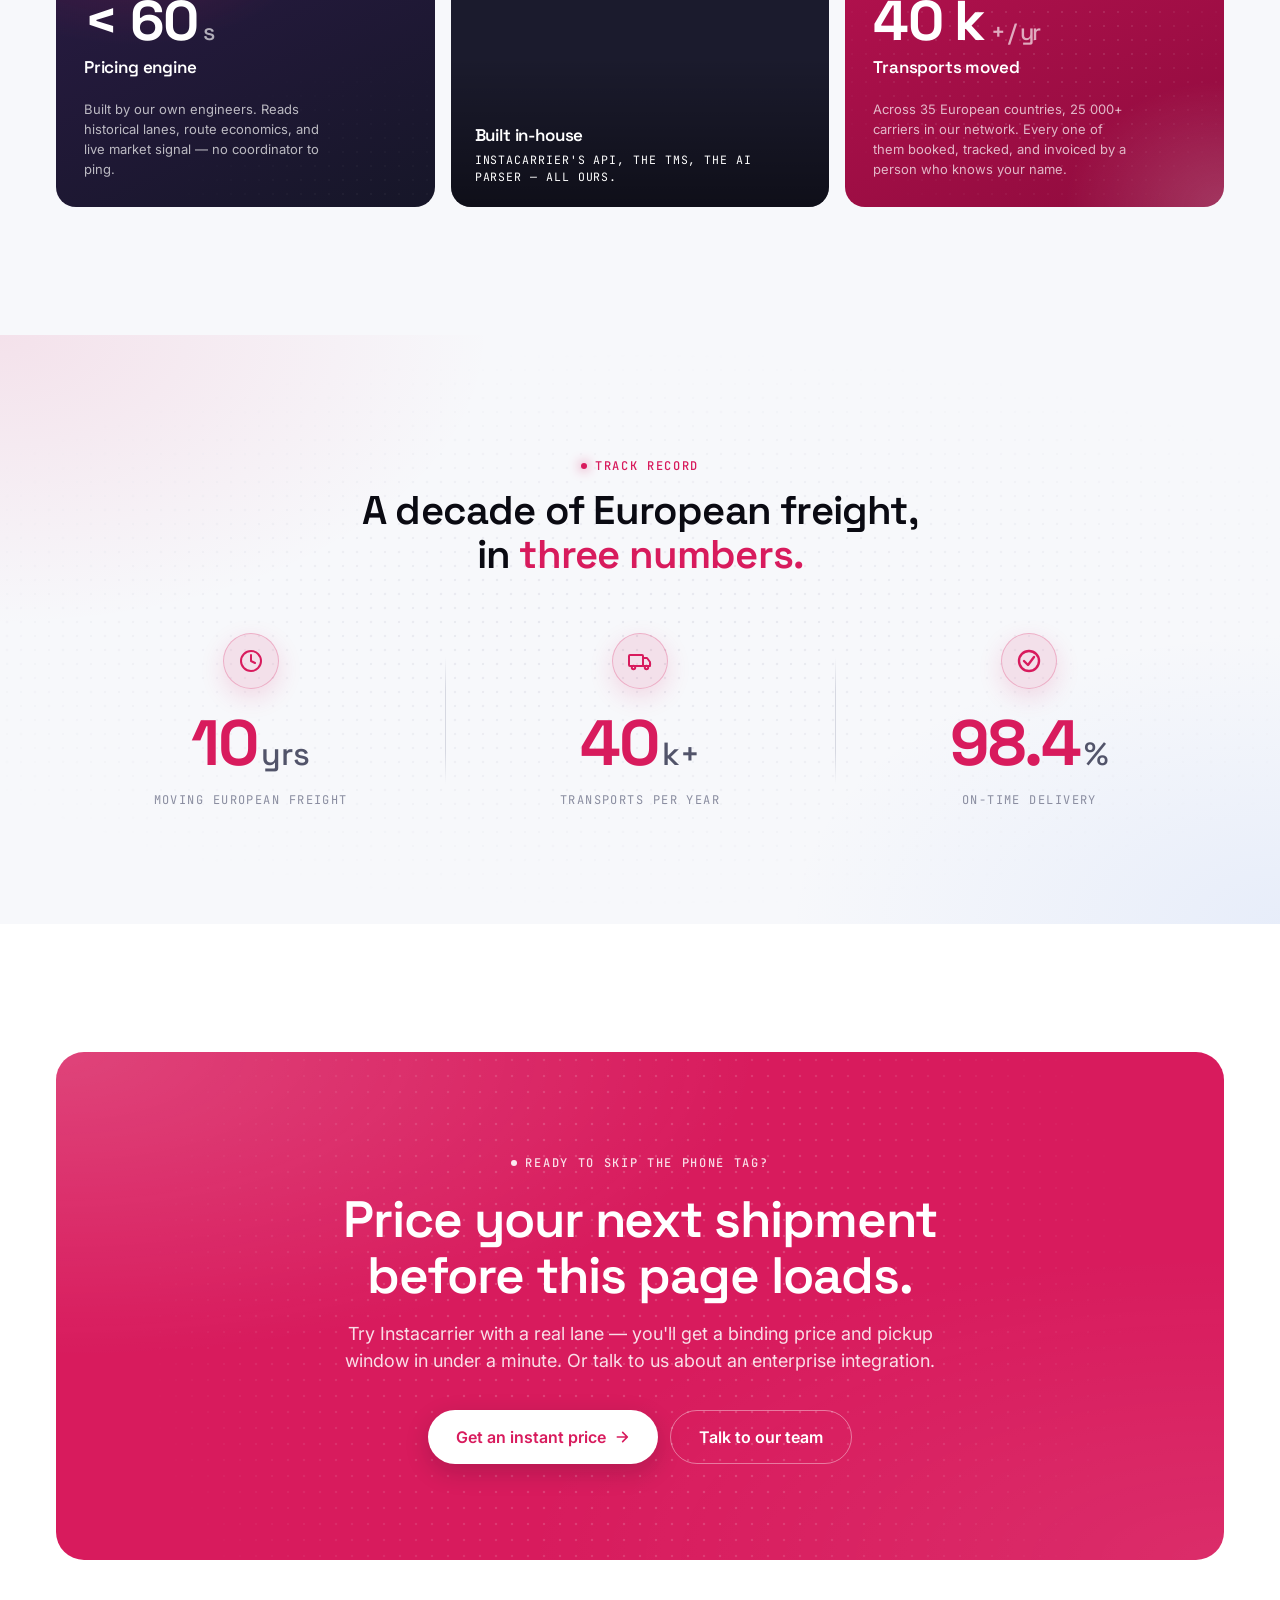
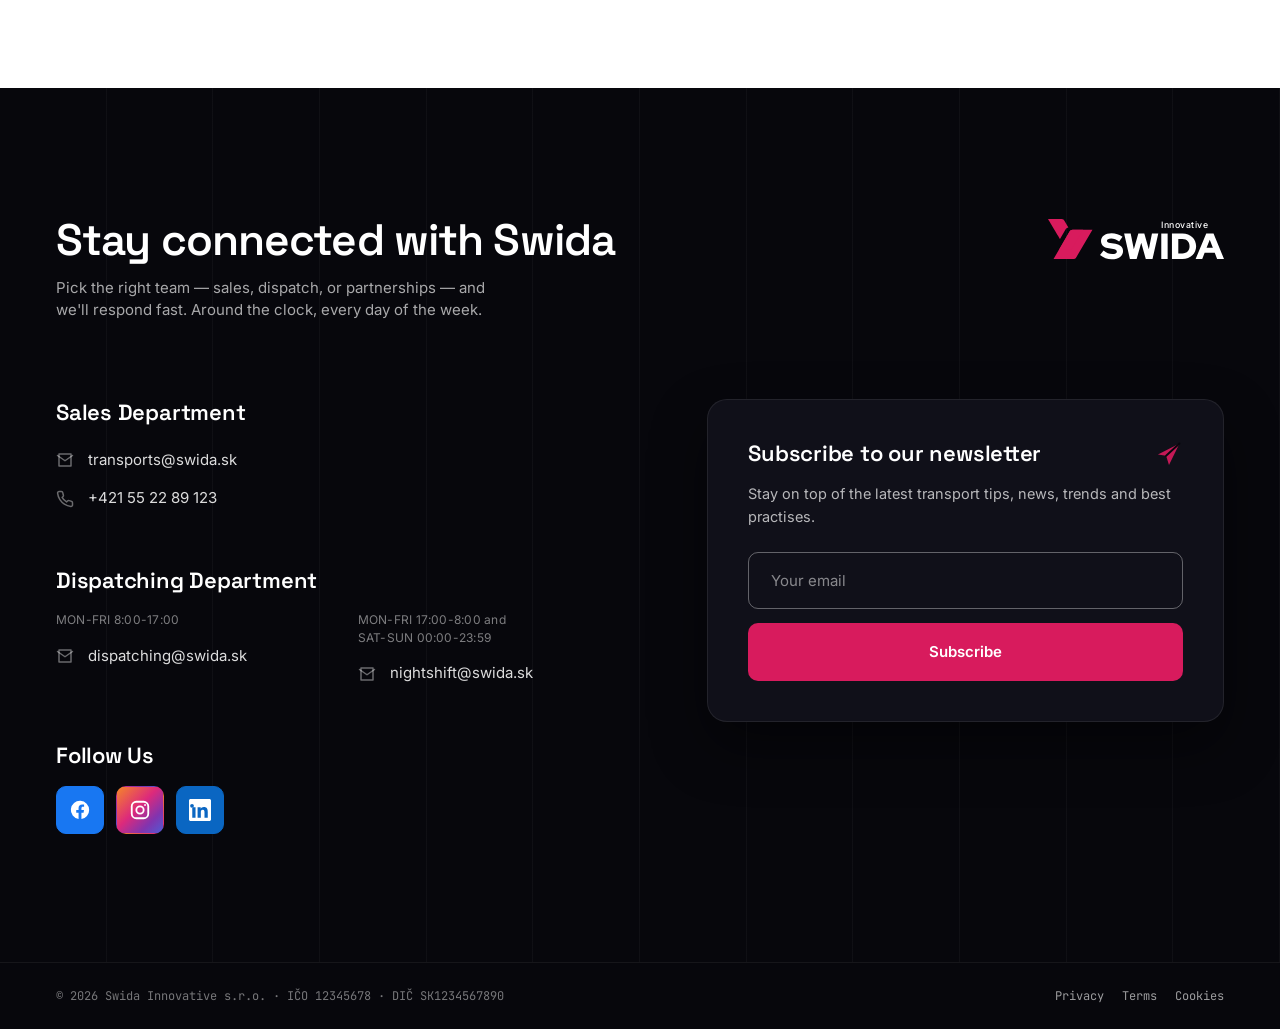
==== commit 5d725d1c: "feat(touchpoints): compact horizontal carousel — scroll-snap + prev/next + dot indicator User feedba" ====
--- a/homepage/index.html
+++ b/homepage/index.html
@@ -745,27 +745,78 @@
     }
 
     /* ==========================================================================
-       TOUCHPOINTS
+       TOUCHPOINTS  (compact carousel — scroll-snap, prev/next, dot indicators)
        ========================================================================== */
-    .touch { display:grid; grid-template-columns:1fr; gap:20px; }
-    @media (min-width: 880px) { .touch { grid-template-columns:repeat(2, 1fr); } }
+    .touch-wrap { position:relative; }
+    .touch-controls {
+      display:flex; align-items:center; justify-content:space-between;
+      gap:16px; margin-bottom:20px; flex-wrap:wrap;
+    }
+    .touch-dots { display:flex; gap:6px; align-items:center; flex-wrap:wrap; }
+    .touch-dot {
+      width:24px; height:4px; border-radius:var(--r-pill);
+      background:var(--c-line-strong);
+      transition:background 220ms var(--ease-out), width 220ms var(--ease-out);
+      cursor:pointer; border:0; padding:0;
+    }
+    .touch-dot.is-active { background:var(--c-brand-500); width:40px; }
+    .touch-dot:hover:not(.is-active) { background:var(--c-fg-dim); }
+
+    .touch-nav { display:flex; gap:8px; }
+    .touch-nav-btn {
+      width:42px; height:42px; border-radius:50%;
+      border:1px solid var(--c-line-strong);
+      background:var(--c-bg); color:var(--c-fg);
+      display:grid; place-items:center; cursor:pointer;
+      transition:background 140ms var(--ease-out),
+                 border-color 140ms var(--ease-out),
+                 color 140ms var(--ease-out),
+                 transform 140ms var(--ease-out);
+    }
+    .touch-nav-btn:hover:not(:disabled) {
+      background:var(--c-brand-500); color:#fff;
+      border-color:var(--c-brand-500); transform:scale(1.06);
+    }
+    .touch-nav-btn:disabled { opacity:0.35; cursor:not-allowed; }
+    .touch-nav-btn svg { width:18px; height:18px; }
+
+    .touch {
+      display:flex; gap:20px;
+      overflow-x:auto;
+      scroll-snap-type:x mandatory;
+      scroll-behavior:smooth;
+      padding-bottom:14px;
+      scrollbar-width:thin;
+      scrollbar-color:var(--c-line-strong) transparent;
+      mask-image:linear-gradient(90deg, transparent 0, #000 1.5%, #000 98.5%, transparent 100%);
+      -webkit-mask-image:linear-gradient(90deg, transparent 0, #000 1.5%, #000 98.5%, transparent 100%);
+    }
+    .touch::-webkit-scrollbar { height:6px; }
+    .touch::-webkit-scrollbar-track { background:transparent; }
+    .touch::-webkit-scrollbar-thumb { background:var(--c-line-strong); border-radius:var(--r-pill); }
+    .touch::-webkit-scrollbar-thumb:hover { background:var(--c-fg-dim); }
+
     .touch__card {
-      padding:32px; border-radius:var(--r-xl);
+      flex:0 0 calc(100% - 32px);
+      scroll-snap-align:start;
+      padding:26px; border-radius:var(--r-xl);
       background:var(--c-bg);
       border:1px solid var(--c-line);
       display:grid; grid-template-rows:auto 1fr auto;
-      gap:20px; min-height:340px;
+      gap:16px; min-height:320px;
       transition:transform var(--t-base) var(--ease-out), box-shadow var(--t-base) var(--ease-out);
     }
+    @media (min-width: 720px) { .touch__card { flex:0 0 calc(50% - 10px); } }
+    @media (min-width: 1080px) { .touch__card { flex:0 0 calc(33.333% - 14px); } }
     .touch__card:hover { transform:translateY(-3px); box-shadow:var(--shadow-lift); }
-    .touch__card h3 { font-size:1.375rem; }
-    .touch__card p  { font-size:15px; line-height:1.65; }
+    .touch__card h3 { font-size:1.1875rem; line-height:1.25; }
+    .touch__card p  { font-size:14px; line-height:1.6; }
     .touch__viz {
       background:var(--touch-viz-bg); color:var(--touch-viz-fg);
       border-radius:var(--r-md);
-      padding:18px 20px;
-      font-family:var(--font-mono); font-size:12px;
-      line-height:1.8; white-space:pre-wrap; overflow:hidden;
+      padding:14px 16px;
+      font-family:var(--font-mono); font-size:11.5px;
+      line-height:1.7; white-space:pre-wrap; overflow:hidden;
       border:1px solid var(--touch-viz-border);
     }
     .touch__viz .tag { color:#82AAFF; }
@@ -2245,7 +2296,19 @@
           <p class="lead" style="margin-top:18px">From the moment your request lands to the dashboard that closes the loop — every step has a system behind it. Data, APIs, and AI, end-to-end.</p>
         </header>
 
-        <div class="touch">
+        <div class="touch-wrap reveal">
+          <div class="touch-controls">
+            <div class="touch-dots" role="tablist" aria-label="Touchpoints navigation"></div>
+            <div class="touch-nav">
+              <button type="button" class="touch-nav-btn" data-touch-prev aria-label="Previous">
+                <svg viewBox="0 0 24 24" fill="none" stroke="currentColor" stroke-width="2.5" stroke-linecap="round" stroke-linejoin="round"><path d="M15 18l-6-6 6-6"/></svg>
+              </button>
+              <button type="button" class="touch-nav-btn" data-touch-next aria-label="Next">
+                <svg viewBox="0 0 24 24" fill="none" stroke="currentColor" stroke-width="2.5" stroke-linecap="round" stroke-linejoin="round"><path d="M9 18l6-6-6-6"/></svg>
+              </button>
+            </div>
+          </div>
+          <div class="touch" data-touch-track>
           <article class="touch__card reveal">
             <div><span class="eyebrow">01 · Request</span>
               <h3 style="margin-top:10px">AI parses the request, instantly.</h3></div>
@@ -2313,6 +2376,7 @@
 top lane:    <span class="br">BTS → LYS</span>  €&nbsp;1&nbsp;180 avg
 loyalty:     <span class="ok">+ 2 480 pts</span></div>
           </article>
+        </div>
         </div>
       </div>
     </section>
@@ -3102,6 +3166,61 @@
       }
 
       /* =====================================================================
+         TOUCHPOINTS CAROUSEL (scroll-snap + prev/next + dot indicator)
+         ===================================================================== */
+      (function () {
+        var track = document.querySelector("[data-touch-track]");
+        if (!track) return;
+        var cards = track.querySelectorAll(".touch__card");
+        var prev  = document.querySelector("[data-touch-prev]");
+        var next  = document.querySelector("[data-touch-next]");
+        var dotsHost = document.querySelector(".touch-dots");
+        if (!cards.length || !dotsHost) return;
+
+        var dots = [];
+        cards.forEach(function (_, i) {
+          var d = document.createElement("button");
+          d.type = "button";
+          d.className = "touch-dot";
+          d.setAttribute("role", "tab");
+          d.setAttribute("aria-label", "Go to step " + (i + 1));
+          d.addEventListener("click", function () {
+            cards[i].scrollIntoView({ behavior: "smooth", inline: "start", block: "nearest" });
+          });
+          dotsHost.appendChild(d);
+          dots.push(d);
+        });
+
+        function setActive(i) {
+          dots.forEach(function (d, k) { d.classList.toggle("is-active", k === i); });
+          if (prev) prev.disabled = i <= 0;
+          if (next) next.disabled = i >= cards.length - 1;
+        }
+        setActive(0);
+
+        // Active-card tracking via scroll position (more reliable than IO
+        // when multiple cards are fully visible at once).
+        var scrollTimer;
+        function updateActiveFromScroll() {
+          var cardW = cards[0].getBoundingClientRect().width + 20;  // + gap
+          var idx = Math.round(track.scrollLeft / cardW);
+          idx = Math.max(0, Math.min(cards.length - 1, idx));
+          setActive(idx);
+        }
+        track.addEventListener("scroll", function () {
+          clearTimeout(scrollTimer);
+          scrollTimer = setTimeout(updateActiveFromScroll, 60);
+        }, { passive: true });
+
+        function scrollByCard(dir) {
+          var cardW = cards[0].getBoundingClientRect().width;
+          track.scrollBy({ left: dir * (cardW + 20), behavior: "smooth" });
+        }
+        prev && prev.addEventListener("click", function () { scrollByCard(-1); });
+        next && next.addEventListener("click", function () { scrollByCard(1); });
+      })();
+
+      /* =====================================================================
          BOOT
          ===================================================================== */
       var prefersReduced = window.matchMedia("(prefers-reduced-motion: reduce)").matches;
